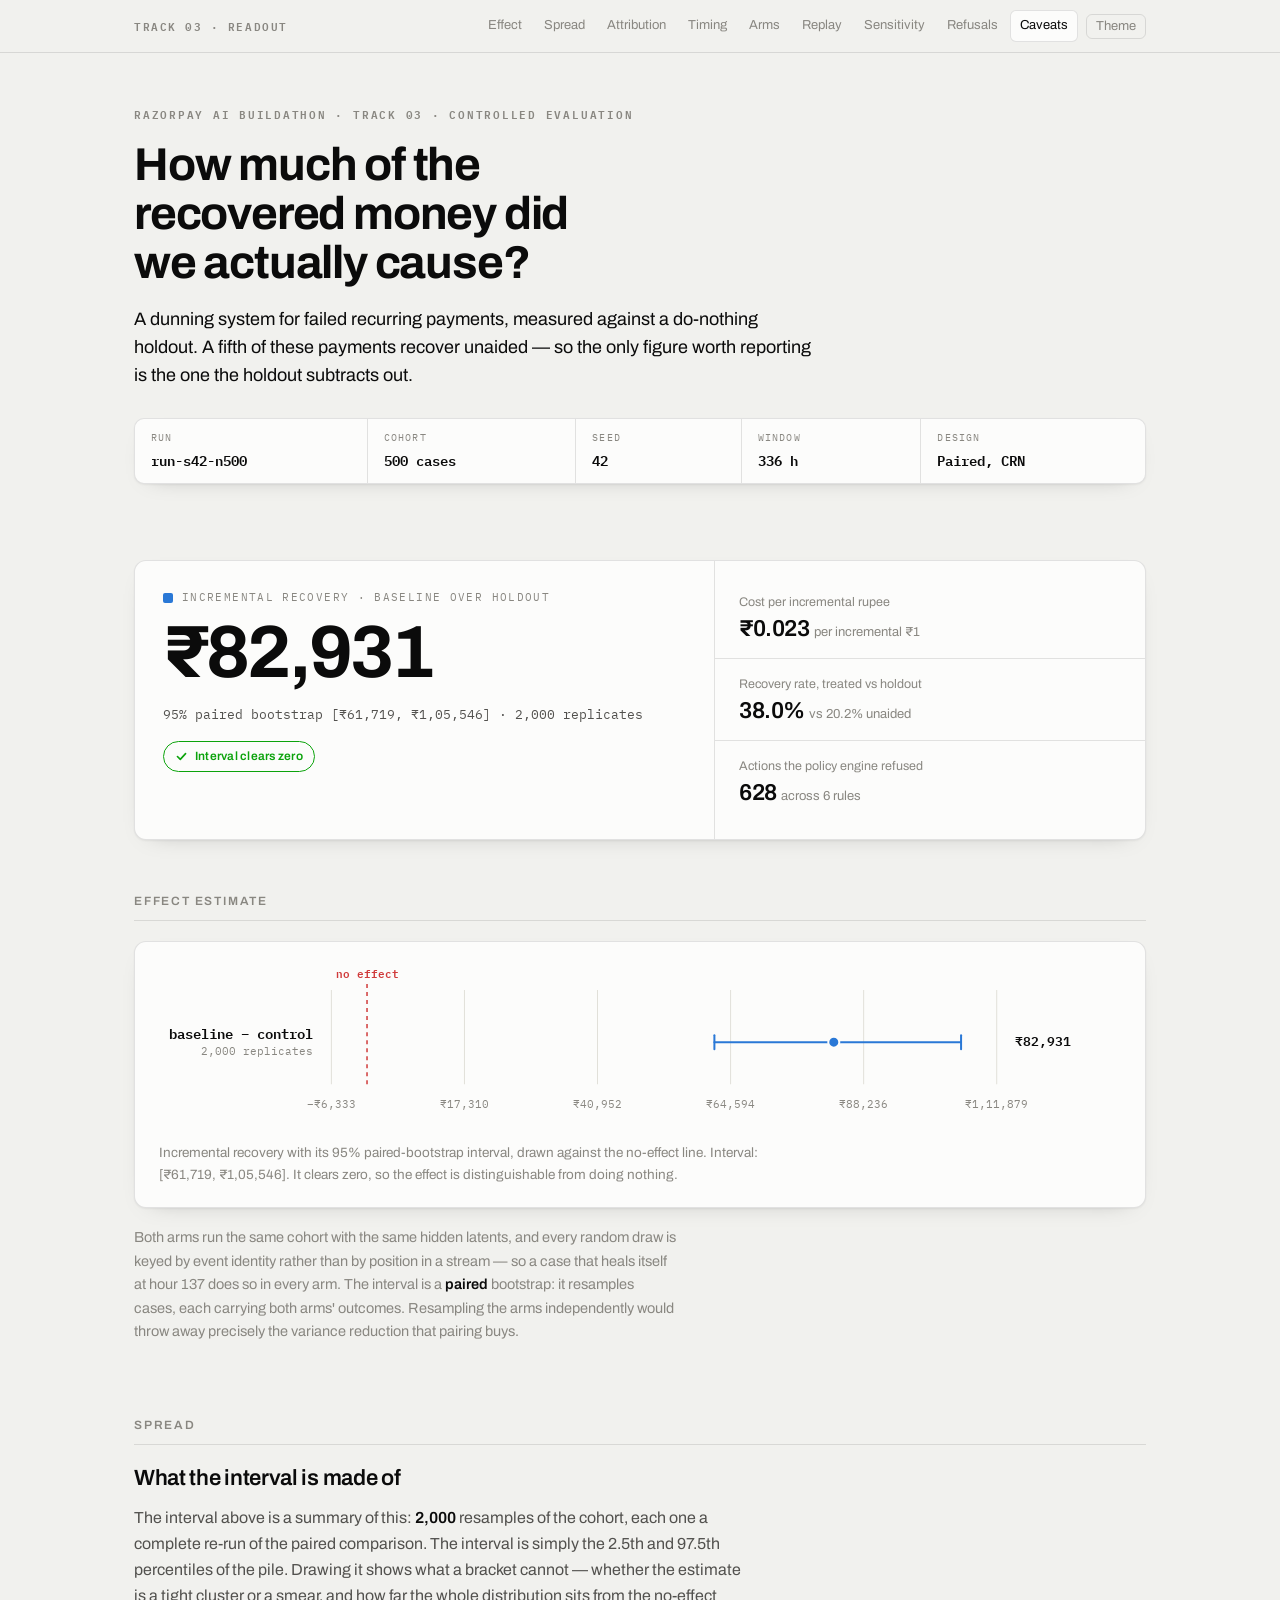
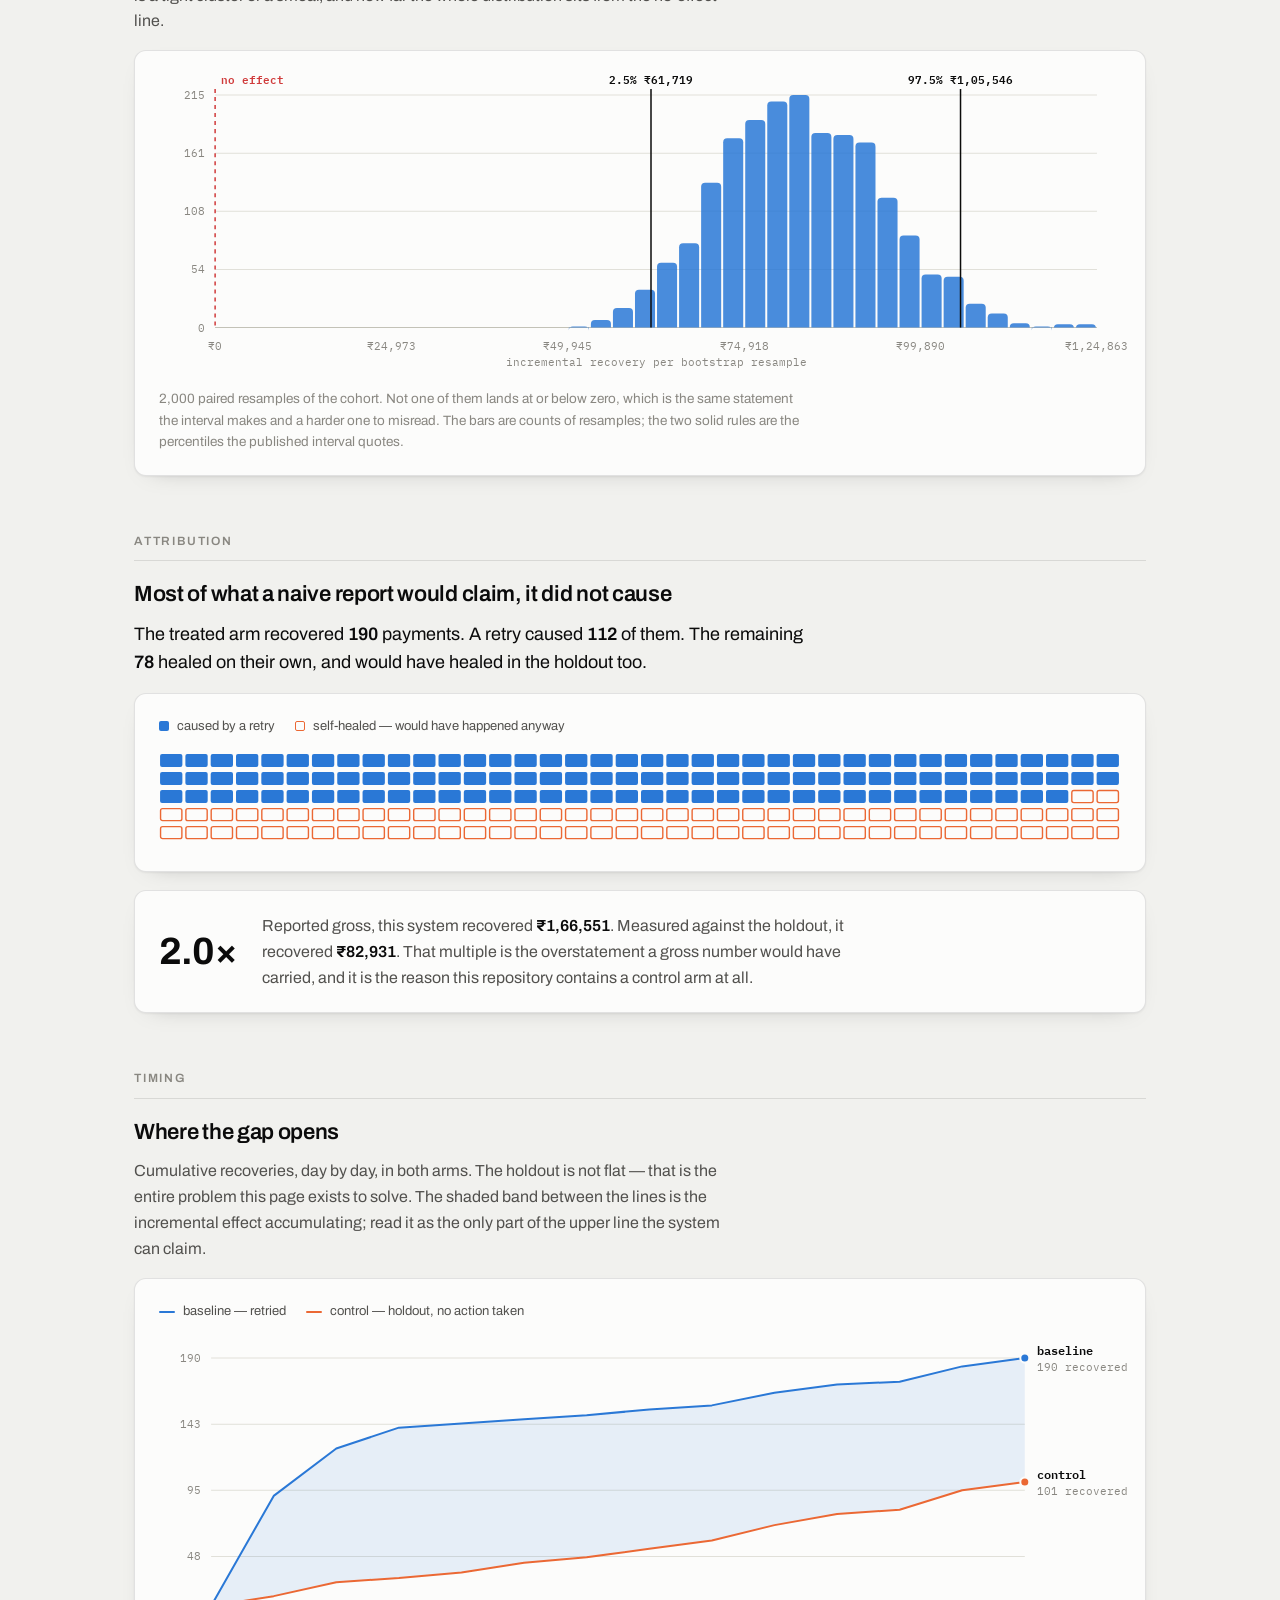
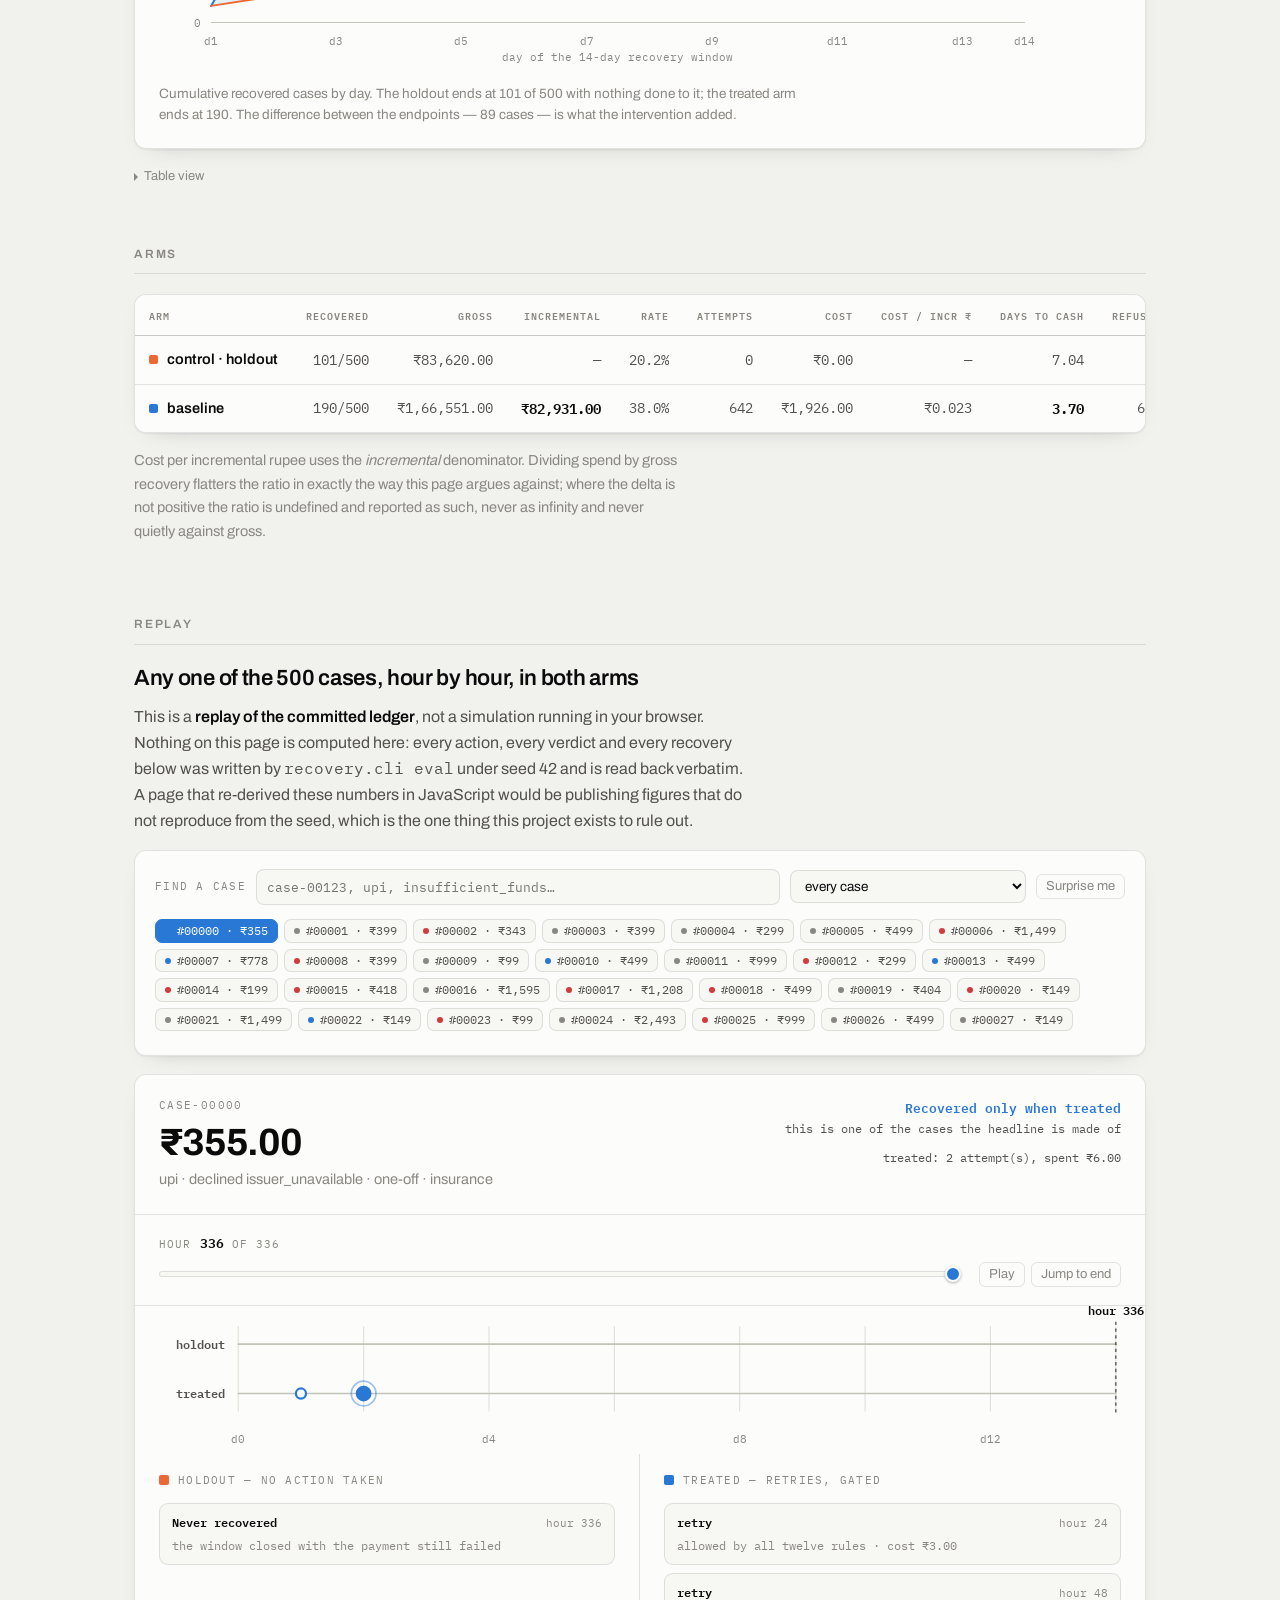
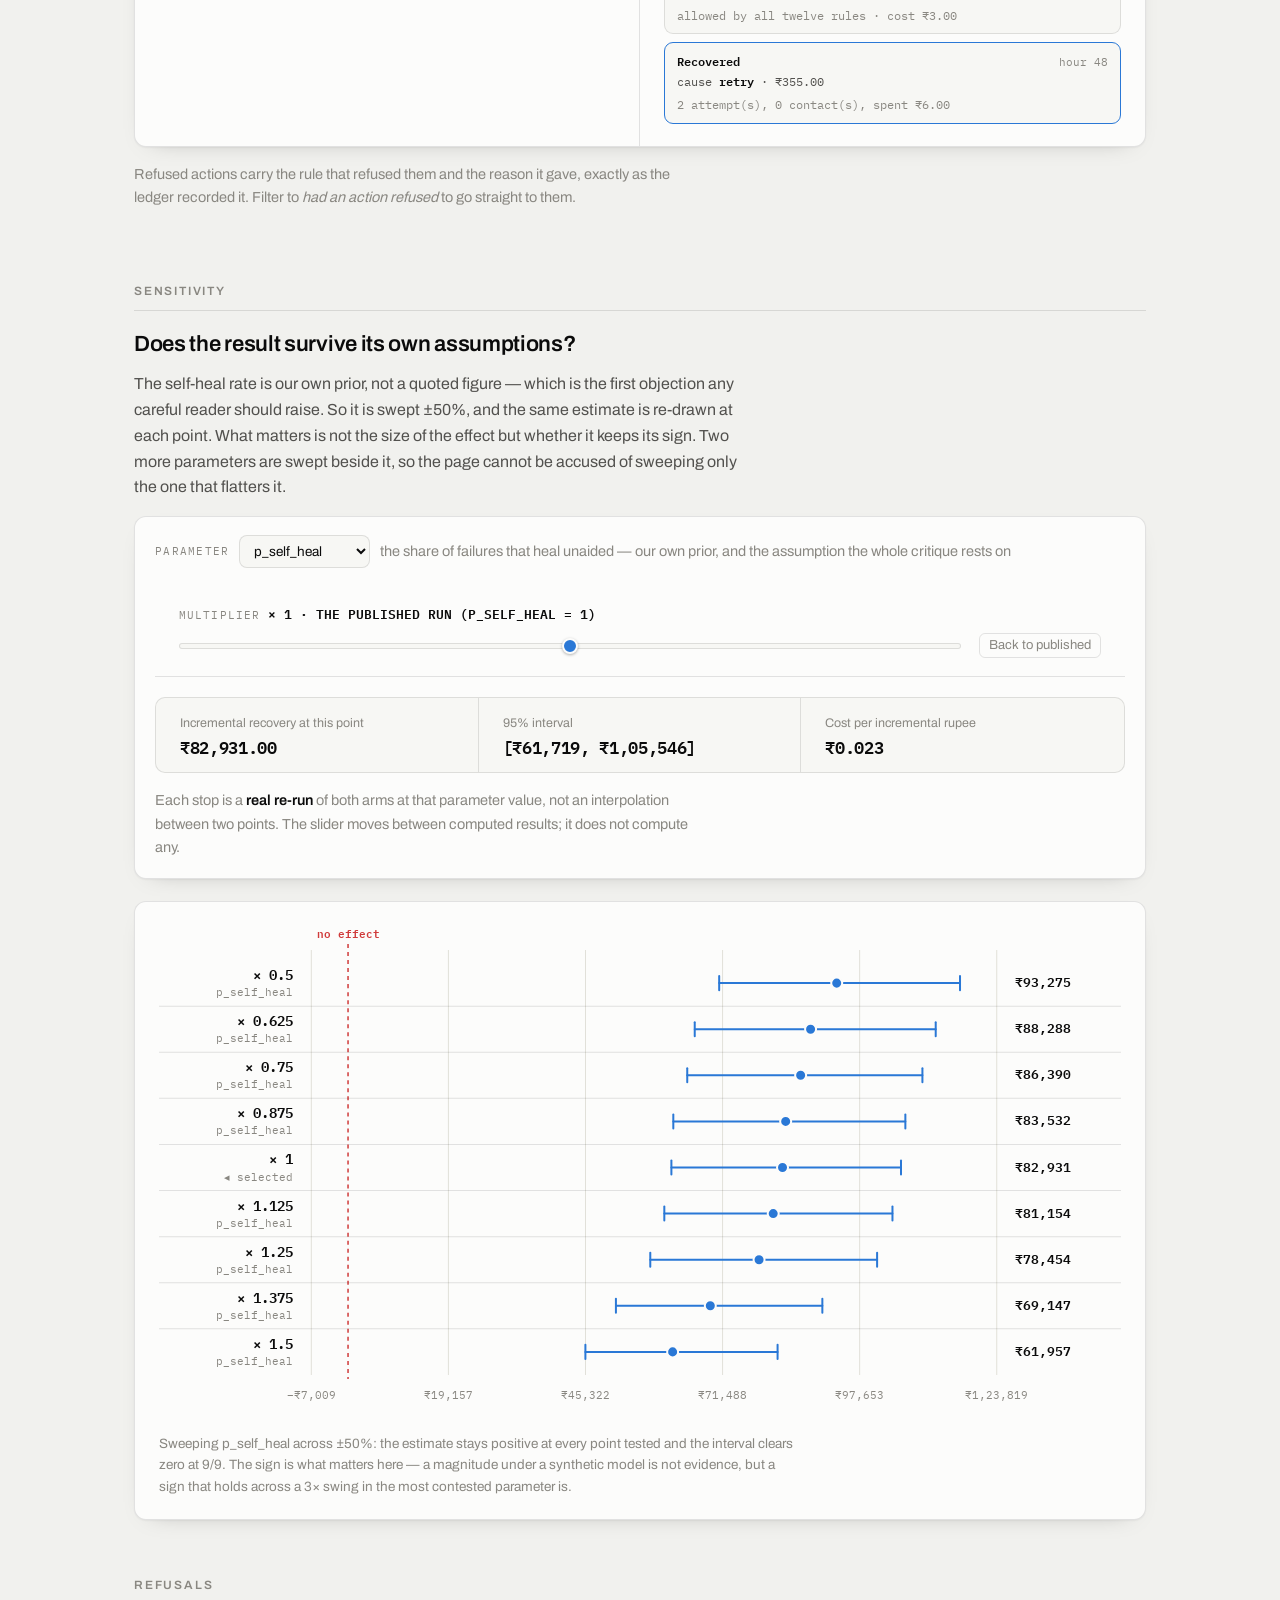
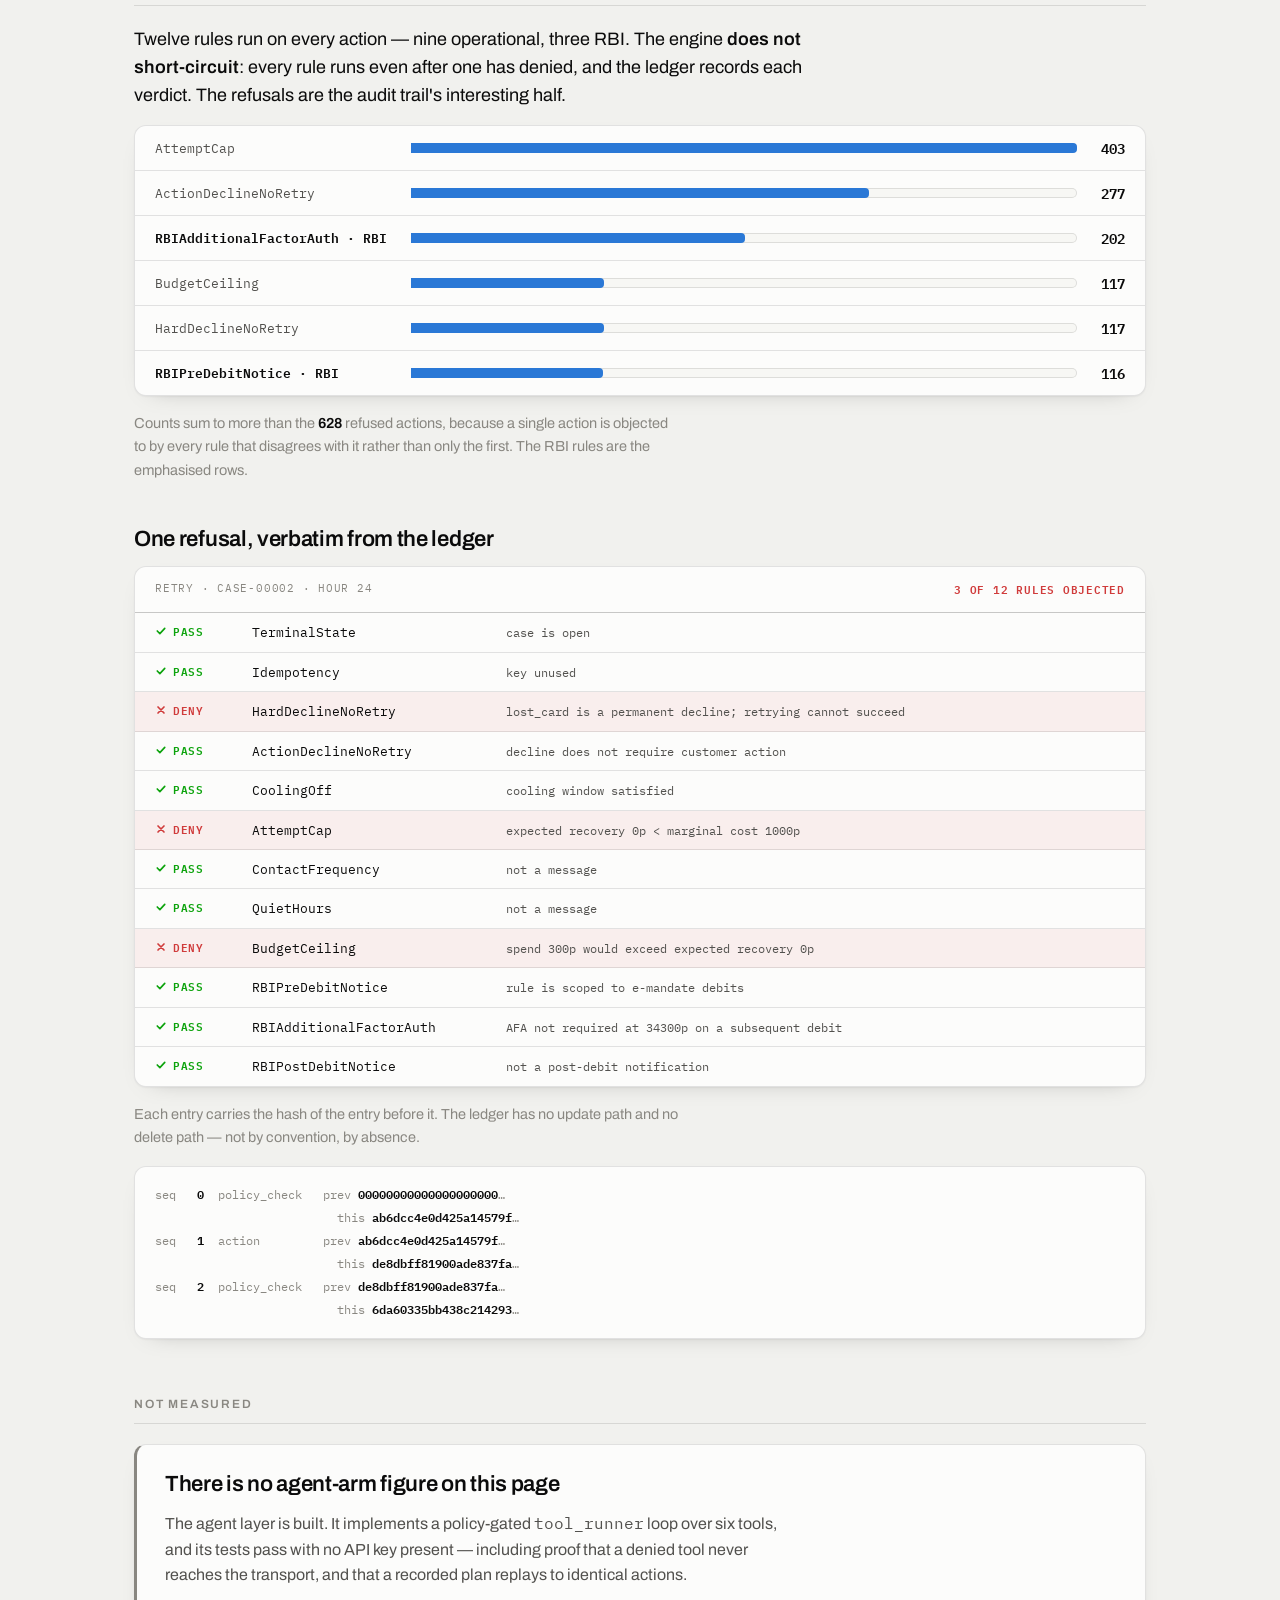
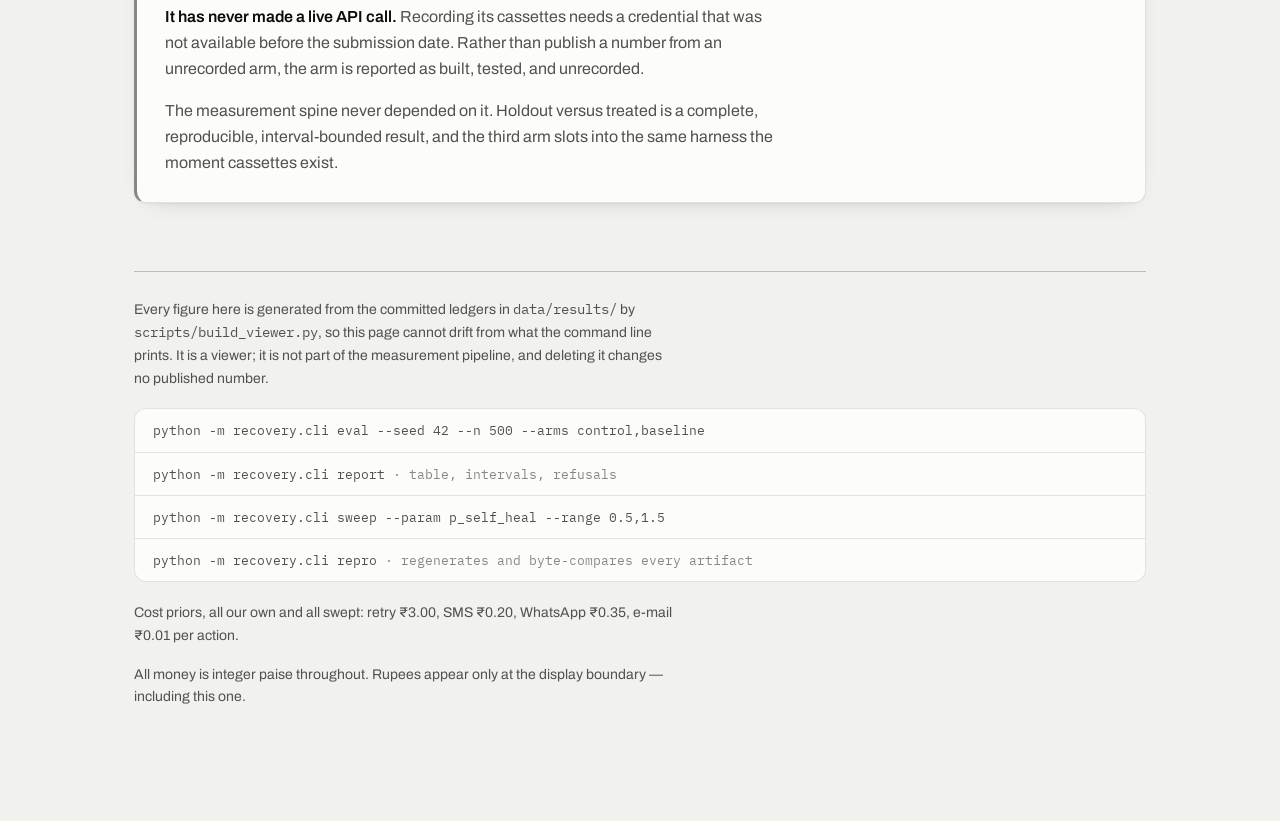
==== docs/index.html @ 6b15efc8 "next phase done" ====
<!doctype html>
<html lang="en">
<head>
<meta charset="utf-8">
<meta name="viewport" content="width=device-width, initial-scale=1">
<title>Incremental Recovery Readout</title>
<style>
/* Webfonts are inlined at build time from scripts/fonts/fonts.css, not fetched.
   They used to come from fonts.googleapis.com, which meant that opening this file the
   way a reviewer actually opens it -- locally, often offline -- silently dropped every
   face to the system UI font and took the whole type system down with it. The page
   claims to need no network; it now actually needs none. */
/* Archivo and IBM Plex Mono, SIL Open Font License 1.1.
   Generated by scripts/fetch_fonts.py -- do not hand-edit.
   Inlined as base64 so docs/index.html renders identically with no network. */

@font-face {
  font-family: 'Archivo';
  font-style: normal;
  font-weight: 400;
  font-stretch: 100%;
  font-display: swap;
  src: url([data-uri]) format('woff2');
  unicode-range: U+0100-02BA, U+02BD-02C5, U+02C7-02CC, U+02CE-02D7, U+02DD-02FF, U+0304, U+0308, U+0329, U+1D00-1DBF, U+1E00-1E9F, U+1EF2-1EFF, U+2020, U+20A0-20AB, U+20AD-20C0, U+2113, U+2C60-2C7F, U+A720-A7FF;
}
@font-face {
  font-family: 'Archivo';
  font-style: normal;
  font-weight: 400;
  font-stretch: 100%;
  font-display: swap;
  src: url([data-uri]) format('woff2');
  unicode-range: U+0000-00FF, U+0131, U+0152-0153, U+02BB-02BC, U+02C6, U+02DA, U+02DC, U+0304, U+0308, U+0329, U+2000-206F, U+20AC, U+2122, U+2191, U+2193, U+2212, U+2215, U+FEFF, U+FFFD;
}
@font-face {
  font-family: 'Archivo';
  font-style: normal;
  font-weight: 600;
  font-stretch: 100%;
  font-display: swap;
  src: url([data-uri]) format('woff2');
  unicode-range: U+0100-02BA, U+02BD-02C5, U+02C7-02CC, U+02CE-02D7, U+02DD-02FF, U+0304, U+0308, U+0329, U+1D00-1DBF, U+1E00-1E9F, U+1EF2-1EFF, U+2020, U+20A0-20AB, U+20AD-20C0, U+2113, U+2C60-2C7F, U+A720-A7FF;
}
@font-face {
  font-family: 'Archivo';
  font-style: normal;
  font-weight: 600;
  font-stretch: 100%;
  font-display: swap;
  src: url([data-uri]) format('woff2');
  unicode-range: U+0000-00FF, U+0131, U+0152-0153, U+02BB-02BC, U+02C6, U+02DA, U+02DC, U+0304, U+0308, U+0329, U+2000-206F, U+20AC, U+2122, U+2191, U+2193, U+2212, U+2215, U+FEFF, U+FFFD;
}
@font-face {
  font-family: 'Archivo';
  font-style: normal;
  font-weight: 700;
  font-stretch: 100%;
  font-display: swap;
  src: url([data-uri]) format('woff2');
  unicode-range: U+0100-02BA, U+02BD-02C5, U+02C7-02CC, U+02CE-02D7, U+02DD-02FF, U+0304, U+0308, U+0329, U+1D00-1DBF, U+1E00-1E9F, U+1EF2-1EFF, U+2020, U+20A0-20AB, U+20AD-20C0, U+2113, U+2C60-2C7F, U+A720-A7FF;
}
@font-face {
  font-family: 'Archivo';
  font-style: normal;
  font-weight: 700;
  font-stretch: 100%;
  font-display: swap;
  src: url([data-uri]) format('woff2');
  unicode-range: U+0000-00FF, U+0131, U+0152-0153, U+02BB-02BC, U+02C6, U+02DA, U+02DC, U+0304, U+0308, U+0329, U+2000-206F, U+20AC, U+2122, U+2191, U+2193, U+2212, U+2215, U+FEFF, U+FFFD;
}
@font-face {
  font-family: 'IBM Plex Mono';
  font-style: normal;
  font-weight: 400;
  font-display: swap;
  src: url([data-uri]) format('woff2');
  unicode-range: U+0100-02BA, U+02BD-02C5, U+02C7-02CC, U+02CE-02D7, U+02DD-02FF, U+0304, U+0308, U+0329, U+1D00-1DBF, U+1E00-1E9F, U+1EF2-1EFF, U+2020, U+20A0-20AB, U+20AD-20C0, U+2113, U+2C60-2C7F, U+A720-A7FF;
}
@font-face {
  font-family: 'IBM Plex Mono';
  font-style: normal;
  font-weight: 400;
  font-display: swap;
  src: url([data-uri]) format('woff2');
  unicode-range: U+0000-00FF, U+0131, U+0152-0153, U+02BB-02BC, U+02C6, U+02DA, U+02DC, U+0304, U+0308, U+0329, U+2000-206F, U+20AC, U+2122, U+2191, U+2193, U+2212, U+2215, U+FEFF, U+FFFD;
}
@font-face {
  font-family: 'IBM Plex Mono';
  font-style: normal;
  font-weight: 600;
  font-display: swap;
  src: url([data-uri]) format('woff2');
  unicode-range: U+0100-02BA, U+02BD-02C5, U+02C7-02CC, U+02CE-02D7, U+02DD-02FF, U+0304, U+0308, U+0329, U+1D00-1DBF, U+1E00-1E9F, U+1EF2-1EFF, U+2020, U+20A0-20AB, U+20AD-20C0, U+2113, U+2C60-2C7F, U+A720-A7FF;
}
@font-face {
  font-family: 'IBM Plex Mono';
  font-style: normal;
  font-weight: 600;
  font-display: swap;
  src: url([data-uri]) format('woff2');
  unicode-range: U+0000-00FF, U+0131, U+0152-0153, U+02BB-02BC, U+02C6, U+02DA, U+02DC, U+0304, U+0308, U+0329, U+2000-206F, U+20AC, U+2122, U+2191, U+2193, U+2212, U+2215, U+FEFF, U+FFFD;
}

/* ---------------------------------------------------------------------------
   Palette. Slot 1 (blue) is the arm that acted; slot 2 (orange) is the holdout.
   One entity, one hue, everywhere on the page -- the same orange marks the
   control line, the self-healed units and the holdout row in the table.
   Both modes validated as a categorical pair against the surfaces below:
   adjacent CVD dE 24.7 light / 26.8 dark, contrast >= 3:1 in both.
   Status colours are reserved and never used for a series.
--------------------------------------------------------------------------- */
:root{
  --plane:#f1f1ee; --surface:#fcfcfb; --surface-2:#f7f7f4;
  --ink:#0b0b0b; --ink-2:#52514e; --muted:#898781;
  --grid:#e1e0d9; --axis:#c3c2b7; --hair:rgba(11,11,11,.11); --hair-2:rgba(11,11,11,.22);
  --series-1:#2a78d6; --series-1-wash:rgba(42,120,214,.10);
  --series-2:#eb6834; --series-2-wash:rgba(235,104,52,.10);
  --good:#0ca30c; --critical:#d03b3b; --critical-wash:rgba(208,59,59,.07);
  --sans:"Archivo",system-ui,-apple-system,"Segoe UI",sans-serif;
  --mono:"IBM Plex Mono",ui-monospace,SFMono-Regular,Menlo,Consolas,monospace;
  --shadow:0 1px 2px rgba(11,11,11,.05), 0 8px 24px -18px rgba(11,11,11,.35);
}
@media (prefers-color-scheme:dark){
  :root:not([data-theme="light"]){
    --plane:#0d0d0d; --surface:#1a1a19; --surface-2:#201f1e;
    --ink:#ffffff; --ink-2:#c3c2b7; --muted:#898781;
    --grid:#2c2c2a; --axis:#383835; --hair:rgba(255,255,255,.11); --hair-2:rgba(255,255,255,.22);
    --series-1:#3987e5; --series-1-wash:rgba(57,135,229,.13);
    --series-2:#d95926; --series-2-wash:rgba(217,89,38,.13);
    --critical-wash:rgba(208,59,59,.15);
    --shadow:0 1px 2px rgba(0,0,0,.5), 0 8px 24px -18px rgba(0,0,0,.9);
  }
}
:root[data-theme="dark"]{
  --plane:#0d0d0d; --surface:#1a1a19; --surface-2:#201f1e;
  --ink:#ffffff; --ink-2:#c3c2b7; --muted:#898781;
  --grid:#2c2c2a; --axis:#383835; --hair:rgba(255,255,255,.11); --hair-2:rgba(255,255,255,.22);
  --series-1:#3987e5; --series-1-wash:rgba(57,135,229,.13);
  --series-2:#d95926; --series-2-wash:rgba(217,89,38,.13);
  --critical-wash:rgba(208,59,59,.15);
  --shadow:0 1px 2px rgba(0,0,0,.5), 0 8px 24px -18px rgba(0,0,0,.9);
}

*{box-sizing:border-box}
html{scroll-behavior:smooth;scroll-padding-top:76px}
body{margin:0;background:var(--plane);color:var(--ink);
  font-family:var(--sans);font-size:16px;line-height:1.62;-webkit-font-smoothing:antialiased}
.wrap{max-width:1060px;margin:0 auto;padding:0 24px 96px}
p{max-width:68ch;margin:0 0 16px;color:var(--ink-2)}
.lede{font-size:18px;line-height:1.55;color:var(--ink)}
.note{color:var(--muted);font-size:14.5px}
b,strong{font-weight:600;color:var(--ink)}
.d{font-family:var(--mono)}
h1,h2,h3{text-wrap:balance;color:var(--ink)}
a{color:inherit}

/* nav --------------------------------------------------------------------- */
nav{position:sticky;top:0;z-index:30;background:var(--plane);
  background:color-mix(in srgb,var(--plane) 88%,transparent);
  backdrop-filter:blur(10px);border-bottom:1px solid var(--hair)}
.navin{max-width:1060px;margin:0 auto;padding:0 24px;display:flex;align-items:center;
  gap:8px;height:52px}
.navmark{font-family:var(--mono);font-size:11px;font-weight:600;letter-spacing:.14em;
  text-transform:uppercase;color:var(--muted);margin-right:auto;white-space:nowrap}
.navlinks{display:flex;gap:2px;overflow-x:auto;scrollbar-width:none}
.navlinks::-webkit-scrollbar{display:none}
.navlinks a{font-size:13px;color:var(--muted);text-decoration:none;padding:5px 10px;
  border-radius:6px;white-space:nowrap}
.navlinks a:hover{color:var(--ink);background:var(--surface-2)}
.navlinks a.on{color:var(--ink);background:var(--surface);box-shadow:inset 0 0 0 1px var(--hair)}
.tog{flex:0 0 auto;font:inherit;font-size:13px;color:var(--muted);cursor:pointer;
  background:none;border:1px solid var(--hair);border-radius:6px;padding:5px 9px;line-height:1}
.tog:hover{color:var(--ink);border-color:var(--hair-2)}

/* masthead ---------------------------------------------------------------- */
header{padding:52px 0 26px}
.kicker{font-family:var(--mono);font-size:11px;font-weight:600;letter-spacing:.16em;
  text-transform:uppercase;color:var(--muted);margin:0 0 18px;max-width:none}
h1{font-size:clamp(31px,4.4vw,46px);line-height:1.07;letter-spacing:-.026em;
  font-weight:700;margin:0 0 18px;max-width:20ch}
.meta{display:flex;flex-wrap:wrap;gap:0;margin-top:28px;border:1px solid var(--hair);
  border-radius:10px;background:var(--surface);overflow:hidden;box-shadow:var(--shadow)}
.meta div{flex:1 1 auto;min-width:112px;padding:11px 16px;border-right:1px solid var(--hair)}
.meta div:last-child{border-right:0}
.meta dt{font-family:var(--mono);font-size:10px;letter-spacing:.12em;text-transform:uppercase;
  color:var(--muted);margin:0 0 3px}
.meta dd{font-family:var(--mono);font-size:14px;font-weight:600;margin:0;
  font-variant-numeric:tabular-nums}

/* sections ---------------------------------------------------------------- */
section{padding-top:56px}
h2{font-size:12px;font-weight:600;letter-spacing:.15em;text-transform:uppercase;
  color:var(--muted);margin:0 0 20px;padding-bottom:9px;border-bottom:1px solid var(--hair)}
h3{font-size:22px;letter-spacing:-.014em;margin:0 0 12px;font-weight:600;line-height:1.25}
.card{border:1px solid var(--hair);border-radius:12px;background:var(--surface);
  box-shadow:var(--shadow)}
.pad{padding:22px 24px}

/* hero -------------------------------------------------------------------- */
.hero{display:grid;grid-template-columns:minmax(0,1.35fr) minmax(0,1fr);gap:0;
  overflow:hidden}
.hero-main{padding:28px 28px 26px;border-right:1px solid var(--hair)}
.hero-label{font-family:var(--mono);font-size:10.5px;letter-spacing:.13em;
  text-transform:uppercase;color:var(--muted);margin:0 0 10px;display:flex;
  align-items:center;gap:9px}
.swatch{width:10px;height:10px;border-radius:2px;display:inline-block;flex:0 0 auto}
.s1{background:var(--series-1)} .s2{background:var(--series-2)}
/* Proportional figures on the hero: tabular-nums makes a big number look loose. */
.hero-value{font-size:clamp(48px,7.4vw,74px);line-height:1;letter-spacing:-.038em;
  font-weight:700;margin:0;color:var(--ink)}
.hero-sub{margin:14px 0 0;font-family:var(--mono);font-size:13px;color:var(--ink-2);
  font-variant-numeric:tabular-nums}
.chip{display:inline-flex;align-items:center;gap:7px;margin-top:16px;font-size:12px;
  font-weight:600;letter-spacing:.02em;padding:5px 11px;border-radius:999px;
  border:1px solid currentColor;color:var(--good)}
.chip.no{color:var(--critical)}
.chip svg{width:13px;height:13px;flex:0 0 auto}
.tiles{display:grid;grid-template-rows:repeat(3,1fr)}
.tile{padding:15px 24px;border-bottom:1px solid var(--hair)}
.tile:last-child{border-bottom:0}
.tile dt{font-size:12.5px;color:var(--muted);margin:0 0 3px}
.tile dd{margin:0;font-size:23px;font-weight:600;letter-spacing:-.02em;line-height:1.2}
.tile .unit{font-size:13px;font-weight:400;color:var(--muted);letter-spacing:0}

/* charts ------------------------------------------------------------------ */
figure{margin:0}
svg{display:block;width:100%;height:auto;overflow:visible}
figcaption{font-size:13.5px;color:var(--muted);line-height:1.6;margin-top:14px;max-width:80ch}
.legend{display:flex;flex-wrap:wrap;gap:20px;margin:0 0 16px;font-size:13px;color:var(--ink-2)}
.legend span{display:inline-flex;align-items:center;gap:8px}
.key-line{width:16px;height:2px;border-radius:1px;display:inline-block}
.key-out{width:10px;height:10px;border-radius:2px;display:inline-block;
  border:1.5px solid var(--series-2)}

/* tables ------------------------------------------------------------------ */
.scroll{overflow-x:auto;border:1px solid var(--hair);border-radius:12px;background:var(--surface);
  box-shadow:var(--shadow)}
table{width:100%;border-collapse:collapse;font-size:14px}
th,td{text-align:right;padding:12px 14px;white-space:nowrap}
th:first-child,td:first-child{text-align:left}
thead th{font-family:var(--mono);font-size:10px;letter-spacing:.1em;text-transform:uppercase;
  color:var(--muted);font-weight:600;border-bottom:1px solid var(--hair-2)}
tbody td{font-family:var(--mono);font-variant-numeric:tabular-nums;
  border-bottom:1px solid var(--hair);color:var(--ink-2)}
tbody tr:last-child td{border-bottom:0}
tbody tr:hover td{background:var(--surface-2)}
tbody td:first-child{font-family:var(--sans);font-weight:600;font-size:14.5px;color:var(--ink)}
.arm-dot{display:inline-block;width:9px;height:9px;border-radius:2px;margin-right:9px;
  vertical-align:0}
td.lead{color:var(--ink);font-weight:600}
details.tableview{margin-top:14px}
details.tableview summary{font-size:13px;color:var(--muted);cursor:pointer;
  list-style:none;display:inline-flex;align-items:center;gap:6px}
details.tableview summary::-webkit-details-marker{display:none}
details.tableview summary::before{content:"";width:0;height:0;
  border:4px solid transparent;border-left-color:currentColor;border-right-width:0;
  transition:transform .15s}
details[open].tableview summary::before{transform:rotate(90deg) translateX(1px)}
details.tableview summary:hover{color:var(--ink)}
details.tableview .scroll{margin-top:12px}

/* refusals ---------------------------------------------------------------- */
.rules{overflow:hidden}
.rule-row{display:grid;grid-template-columns:minmax(150px,15rem) 1fr auto;gap:16px;
  align-items:center;padding:11px 20px;border-bottom:1px solid var(--hair)}
.rule-row:last-child{border-bottom:0}
.rule-row:hover{background:var(--surface-2)}
.rule-row .nm{font-family:var(--mono);font-size:12.5px;color:var(--ink-2)}
.rule-row.rbi-row .nm{color:var(--ink);font-weight:600}
.track{height:10px;border-radius:5px;background:var(--surface-2);
  box-shadow:inset 0 0 0 1px var(--hair);position:relative}
.track i{position:absolute;inset:0 auto 0 0;display:block;background:var(--series-1);
  border-radius:0 4px 4px 0;min-width:5px}
.rule-row .ct{font-family:var(--mono);font-size:13.5px;font-weight:600;min-width:4ch;
  text-align:right;color:var(--ink);font-variant-numeric:tabular-nums}

.register{overflow:hidden;font-family:var(--mono);font-size:12.5px}
.register .hd{display:flex;justify-content:space-between;gap:16px;padding:13px 20px;
  border-bottom:1px solid var(--hair-2);font-size:11px;color:var(--muted);
  letter-spacing:.07em;text-transform:uppercase}
.register .hd b{color:var(--critical)}
.vrow{display:grid;grid-template-columns:5.2rem minmax(0,15rem) 1fr;gap:14px;padding:9px 20px;
  border-bottom:1px solid var(--hair);align-items:baseline;color:var(--ink-2)}
.vrow:last-child{border-bottom:0}
.mk{display:inline-flex;align-items:center;gap:6px;font-weight:600;font-size:11px;
  letter-spacing:.06em;text-transform:uppercase}
.mk svg{width:12px;height:12px;flex:0 0 auto}
.vrow.deny{background:var(--critical-wash)}
.vrow.deny .mk{color:var(--critical)} .vrow.allow .mk{color:var(--good)}
.vrow .rid{color:var(--ink)}
.vrow .why{font-size:12px}
pre{font-family:var(--mono);font-size:12px;line-height:1.85;overflow-x:auto;margin:0;
  padding:16px 20px;border:1px solid var(--hair);border-radius:12px;background:var(--surface);
  color:var(--muted);box-shadow:var(--shadow)}
pre b{color:var(--ink);font-weight:600}

/* caveat, footer ---------------------------------------------------------- */
.caveat{padding:26px 28px;border-left:3px solid var(--muted)}
.caveat h3{margin-top:0}
footer{margin-top:68px;padding-top:26px;border-top:1px solid var(--hair-2);color:var(--muted);
  font-size:14px}
.cmds{list-style:none;padding:0;margin:18px 0 0;border:1px solid var(--hair);border-radius:12px;
  background:var(--surface);overflow:hidden}
.cmds li{font-family:var(--mono);font-size:12.5px;padding:11px 18px;
  border-bottom:1px solid var(--hair);color:var(--ink-2)}
.cmds li:last-child{border-bottom:0}
.cmds span{color:var(--muted)}

/* pickers, scrubbers, replay ---------------------------------------------- */
.picker{padding:18px 20px}
.pickrow{display:flex;flex-wrap:wrap;align-items:center;gap:10px}
.pickrow label{font-family:var(--mono);font-size:10.5px;letter-spacing:.12em;
  text-transform:uppercase;color:var(--muted);flex:0 0 auto}
.pickrow input[type=search],.pickrow select{font:inherit;font-size:13.5px;color:var(--ink);
  background:var(--surface-2);border:1px solid var(--hair);border-radius:8px;
  padding:7px 10px;min-width:0}
.pickrow input[type=search]{flex:1 1 240px;font-family:var(--mono);font-size:12.5px}
.pickrow select{flex:0 1 auto;cursor:pointer}
.pickrow input:focus-visible,.pickrow select:focus-visible,.tog:focus-visible,
input[type=range]:focus-visible{outline:2px solid var(--series-1);outline-offset:2px}
.hits{display:flex;flex-wrap:wrap;gap:6px;margin-top:14px;max-height:118px;overflow-y:auto}
.hits:empty{display:none}
.hit-chip{font-family:var(--mono);font-size:11.5px;padding:5px 9px;border-radius:7px;
  border:1px solid var(--hair);background:var(--surface-2);color:var(--ink-2);
  cursor:pointer;white-space:nowrap;line-height:1}
.hit-chip:hover{color:var(--ink);border-color:var(--hair-2)}
.hit-chip.on{background:var(--series-1);border-color:var(--series-1);color:#fff}
.hit-chip i{display:inline-block;width:6px;height:6px;border-radius:50%;margin-right:6px;
  vertical-align:1px;background:var(--muted)}
.hit-chip.won i{background:var(--series-1)} .hit-chip.deny i{background:var(--critical)}
.hits-none{font-size:13px;color:var(--muted);margin-top:14px}

.casecard{margin-top:18px;overflow:hidden}
.casehd{display:flex;flex-wrap:wrap;gap:20px;justify-content:space-between;
  align-items:flex-start;padding:22px 24px;border-bottom:1px solid var(--hair)}
.caseamt{font-size:clamp(28px,4.2vw,38px);line-height:1;letter-spacing:-.03em;
  font-weight:700;margin:0;color:var(--ink)}
.caseverdict{font-family:var(--mono);font-size:12px;text-align:right;color:var(--ink-2);
  line-height:1.7}
.caseverdict b{display:block;font-size:13px}
.caseverdict .win{color:var(--series-1)} .caseverdict .same{color:var(--muted)}

.scrub{padding:18px 24px;border-bottom:1px solid var(--hair);display:grid;
  grid-template-columns:1fr auto;gap:8px 18px;align-items:center}
.scrub label{font-family:var(--mono);font-size:11px;letter-spacing:.1em;
  text-transform:uppercase;color:var(--muted);grid-column:1/-1}
.scrub label b{color:var(--ink);font-size:13px;letter-spacing:0}
.scrubbtns{display:flex;gap:6px}
input[type=range]{-webkit-appearance:none;appearance:none;width:100%;height:20px;
  background:none;cursor:pointer;margin:0}
input[type=range]::-webkit-slider-runnable-track{height:6px;border-radius:3px;
  background:var(--surface-2);box-shadow:inset 0 0 0 1px var(--hair)}
input[type=range]::-moz-range-track{height:6px;border-radius:3px;
  background:var(--surface-2);box-shadow:inset 0 0 0 1px var(--hair)}
input[type=range]::-webkit-slider-thumb{-webkit-appearance:none;appearance:none;
  width:16px;height:16px;border-radius:50%;background:var(--series-1);margin-top:-5px;
  border:2px solid var(--surface);box-shadow:0 1px 3px rgba(0,0,0,.3)}
input[type=range]::-moz-range-thumb{width:16px;height:16px;border-radius:50%;
  background:var(--series-1);border:2px solid var(--surface);box-shadow:0 1px 3px rgba(0,0,0,.3)}

.lanes{display:grid;grid-template-columns:1fr 1fr;gap:0}
.lane{padding:18px 24px 22px;border-right:1px solid var(--hair);min-width:0}
.lane:last-child{border-right:0}
.lanehd{font-family:var(--mono);font-size:10.5px;letter-spacing:.12em;text-transform:uppercase;
  color:var(--muted);margin:0 0 14px;display:flex;align-items:center;gap:9px}
.events{display:flex;flex-direction:column;gap:8px}
.ev{border:1px solid var(--hair);border-radius:9px;padding:9px 12px;background:var(--surface-2);
  font-family:var(--mono);font-size:12px;color:var(--ink-2);line-height:1.55}
.ev .evhd{display:flex;justify-content:space-between;gap:12px;align-items:baseline}
.ev .evh{color:var(--muted);font-size:11px;flex:0 0 auto}
.ev b{color:var(--ink);font-weight:600}
.ev.deny{background:var(--critical-wash);border-color:var(--critical)}
.ev.deny .rule{color:var(--critical);font-weight:600}
.ev.win{border-color:var(--series-1)}
.ev .why{display:block;margin-top:5px;font-size:11.5px;color:var(--muted)}
.ev-none{font-size:12.5px;color:var(--muted);font-style:italic}
.sweeptiles{grid-template-rows:none;grid-template-columns:repeat(3,1fr);margin:20px 0 0;
  border:1px solid var(--hair);border-radius:10px;overflow:hidden;background:var(--surface-2)}
.sweeptiles .tile{border-bottom:0;border-right:1px solid var(--hair)}
.sweeptiles .tile:last-child{border-right:0}
.sweeptiles .tile dd{font-family:var(--mono);font-size:17px;font-variant-numeric:tabular-nums}

@media (max-width:760px){
  .lanes{grid-template-columns:1fr}
  .lane{border-right:0;border-bottom:1px solid var(--hair)}
  .sweeptiles{grid-template-columns:1fr}
  .sweeptiles .tile{border-right:0;border-bottom:1px solid var(--hair)}
}

/* tooltip ----------------------------------------------------------------- */
#tip{position:fixed;z-index:60;pointer-events:none;opacity:0;transition:opacity .1s;
  background:var(--surface);border:1px solid var(--hair-2);border-radius:8px;
  box-shadow:var(--shadow);padding:8px 11px;font-family:var(--mono);font-size:12px;
  color:var(--ink);max-width:280px;line-height:1.5}
#tip b{display:block;font-family:var(--sans);font-size:12.5px;margin-bottom:3px}
.hit{cursor:crosshair}

@media (max-width:820px){
  .hero{grid-template-columns:1fr}
  .hero-main{border-right:0;border-bottom:1px solid var(--hair)}
  .tiles{grid-template-columns:1fr}
}
@media (max-width:760px){
  .wrap{padding:0 16px 64px}
  .navin{padding:0 16px}
  .rule-row{grid-template-columns:minmax(112px,10rem) 1fr auto;gap:11px}
  .vrow{grid-template-columns:1fr;gap:2px}
}
@media print{
  nav,.tog,#tip{display:none}
  body{background:#fff}
  .card,.scroll,pre,.cmds{box-shadow:none}
  section{page-break-inside:avoid}
}
</style>
</head>
<body>

<nav>
  <div class="navin">
    <span class="navmark">Track 03 · Readout</span>
    <div class="navlinks">
      <a href="#effect">Effect</a>
      <a href="#spread">Spread</a>
      <a href="#attribution">Attribution</a>
      <a href="#timing">Timing</a>
      <a href="#arms">Arms</a>
      <a href="#replay">Replay</a>
      <a href="#sensitivity">Sensitivity</a>
      <a href="#refusals">Refusals</a>
      <a href="#caveats">Caveats</a>
    </div>
    <button class="tog" id="tog" type="button" aria-label="Switch colour theme">Theme</button>
  </div>
</nav>

<div class="wrap">

<header>
  <p class="kicker">Razorpay AI Buildathon · Track 03 · Controlled evaluation</p>
  <h1>How much of the recovered money did we actually cause?</h1>
  <p class="lede">A dunning system for failed recurring payments, measured against a
  do-nothing holdout. A fifth of these payments recover unaided — so the only figure
  worth reporting is the one the holdout subtracts out.</p>
  <dl class="meta">
    <div><dt>Run</dt><dd id="m-run"></dd></div>
    <div><dt>Cohort</dt><dd id="m-n"></dd></div>
    <div><dt>Seed</dt><dd id="m-seed"></dd></div>
    <div><dt>Window</dt><dd id="m-window"></dd></div>
    <div><dt>Design</dt><dd>Paired, CRN</dd></div>
  </dl>
</header>

<section id="effect" style="padding-top:34px">
  <div class="card hero">
    <div class="hero-main">
      <p class="hero-label"><i class="swatch s1"></i><span id="h-label"></span></p>
      <p class="hero-value" id="h-value"></p>
      <p class="hero-sub" id="h-sub"></p>
      <span class="chip" id="h-chip"></span>
    </div>
    <dl class="tiles">
      <div class="tile"><dt>Cost per incremental rupee</dt><dd id="t-cpi"></dd></div>
      <div class="tile"><dt>Recovery rate, treated vs holdout</dt><dd id="t-rate"></dd></div>
      <div class="tile"><dt>Actions the policy engine refused</dt><dd id="t-blocked"></dd></div>
    </dl>
  </div>

  <h2 style="margin-top:52px">Effect estimate</h2>
  <figure class="card pad">
    <div id="fig-forest"></div>
    <figcaption id="cap-forest"></figcaption>
  </figure>
  <p class="note" style="margin-top:18px">Both arms run the same cohort with the same
  hidden latents, and every random draw is keyed by event identity rather than by
  position in a stream — so a case that heals itself at hour 137 does so in every arm.
  The interval is a <strong>paired</strong> bootstrap: it resamples cases, each carrying
  both arms' outcomes. Resampling the arms independently would throw away precisely the
  variance reduction that pairing buys.</p>
</section>

<section id="spread">
  <h2>Spread</h2>
  <h3>What the interval is made of</h3>
  <p>The interval above is a summary of this: <b id="s-reps"></b> resamples of the
  cohort, each one a complete re-run of the paired comparison. The interval is simply
  the 2.5th and 97.5th percentiles of the pile. Drawing it shows what a bracket cannot —
  whether the estimate is a tight cluster or a smear, and how far the whole distribution
  sits from the no-effect line.</p>
  <figure class="card pad">
    <div id="fig-boot" class="hit"></div>
    <figcaption id="cap-boot"></figcaption>
  </figure>
</section>

<section id="attribution">
  <h2>Attribution</h2>
  <h3>Most of what a naive report would claim, it did not cause</h3>
  <p class="lede">The treated arm recovered <b id="a-total"></b> payments. A retry
  caused <b id="a-caused"></b> of them. The remaining <b id="a-anyway"></b> healed on
  their own, and would have healed in the holdout too.</p>
  <div class="card pad">
    <div class="legend">
      <span><i class="swatch s1"></i>caused by a retry</span>
      <span><i class="key-out"></i>self-healed — would have happened anyway</span>
    </div>
    <div id="fig-units" class="hit"></div>
  </div>
  <div class="card pad" style="display:grid;grid-template-columns:auto 1fr;gap:26px;
    align-items:center;margin-top:18px">
    <p style="margin:0;font-size:38px;font-weight:700;letter-spacing:-.03em;line-height:1;
      color:var(--ink);max-width:none" id="a-ratio"></p>
    <p style="margin:0">Reported gross, this system recovered <b id="a-gross"></b>.
    Measured against the holdout, it recovered <b id="a-incr"></b>. That multiple is the
    overstatement a gross number would have carried, and it is the reason this
    repository contains a control arm at all.</p>
  </div>
</section>

<section id="timing">
  <h2>Timing</h2>
  <h3>Where the gap opens</h3>
  <p>Cumulative recoveries, day by day, in both arms. The holdout is not flat — that is
  the entire problem this page exists to solve. The shaded band between the lines is the
  incremental effect accumulating; read it as the only part of the upper line the
  system can claim.</p>
  <figure class="card pad">
    <div class="legend" id="leg-timing"></div>
    <div id="fig-timing" class="hit"></div>
    <figcaption id="cap-timing"></figcaption>
  </figure>
  <details class="tableview">
    <summary>Table view</summary>
    <div class="scroll"><table id="timing-table"></table></div>
  </details>
</section>

<section id="arms">
  <h2>Arms</h2>
  <div class="scroll"><table id="arms-table">
    <thead><tr>
      <th>arm</th><th>recovered</th><th>gross</th><th>incremental</th><th>rate</th>
      <th>attempts</th><th>cost</th><th>cost / incr ₹</th><th>days to cash</th><th>refused</th>
    </tr></thead><tbody></tbody>
  </table></div>
  <p class="note" style="margin-top:16px">Cost per incremental rupee uses the
  <em>incremental</em> denominator. Dividing spend by gross recovery flatters the ratio
  in exactly the way this page argues against; where the delta is not positive the ratio
  is undefined and reported as such, never as infinity and never quietly against gross.</p>
</section>

<section id="replay">
  <h2>Replay</h2>
  <h3>Any one of the 500 cases, hour by hour, in both arms</h3>
  <p>This is a <strong>replay of the committed ledger</strong>, not a simulation running
  in your browser. Nothing on this page is computed here: every action, every verdict and
  every recovery below was written by <span class="d">recovery.cli eval</span> under seed
  42 and is read back verbatim. A page that re-derived these numbers in JavaScript would
  be publishing figures that do not reproduce from the seed, which is the one thing this
  project exists to rule out.</p>

  <div class="card pad picker">
    <div class="pickrow">
      <label for="case-search">Find a case</label>
      <input id="case-search" type="search" placeholder="case-00123, upi, insufficient_funds…"
             autocomplete="off" spellcheck="false">
      <select id="case-filter" aria-label="Filter cases">
        <option value="all">every case</option>
        <option value="denied">had an action refused</option>
        <option value="lift">recovered only in the treated arm</option>
        <option value="selfheal">self-healed in both arms</option>
        <option value="neither">never recovered</option>
      </select>
      <button class="tog" id="case-rand" type="button">Surprise me</button>
    </div>
    <div id="case-hits" class="hits"></div>
  </div>

  <div class="card casecard" id="case-card">
    <div class="casehd">
      <div>
        <p class="hero-label"><span id="c-id"></span></p>
        <p class="caseamt" id="c-amt"></p>
        <p class="note" id="c-meta" style="margin:6px 0 0"></p>
      </div>
      <div class="caseverdict" id="c-verdict"></div>
    </div>

    <div class="scrub">
      <label for="c-hour">Hour <b id="c-hour-label"></b> of <span id="c-window"></span></label>
      <input id="c-hour" type="range" min="0" max="336" step="1" value="336">
      <div class="scrubbtns">
        <button class="tog" id="c-play" type="button">Play</button>
        <button class="tog" id="c-end" type="button">Jump to end</button>
      </div>
    </div>

    <div id="fig-case" class="hit"></div>

    <div class="lanes">
      <div class="lane"><p class="lanehd"><i class="swatch s2"></i>holdout — no action taken</p>
        <div class="events" id="c-ev-control"></div></div>
      <div class="lane"><p class="lanehd"><i class="swatch s1"></i>treated — retries, gated</p>
        <div class="events" id="c-ev-treat"></div></div>
    </div>
  </div>
  <p class="note" style="margin-top:16px">Refused actions carry the rule that refused
  them and the reason it gave, exactly as the ledger recorded it. Filter to
  <em>had an action refused</em> to go straight to them.</p>
</section>

<section id="sensitivity">
  <h2>Sensitivity</h2>
  <h3>Does the result survive its own assumptions?</h3>
  <p>The self-heal rate is our own prior, not a quoted figure — which is the first
  objection any careful reader should raise. So it is swept ±50%, and the same estimate
  is re-drawn at each point. What matters is not the size of the effect but whether it
  keeps its sign. Two more parameters are swept beside it, so the page cannot be accused
  of sweeping only the one that flatters it.</p>

  <div class="card pad picker">
    <div class="pickrow">
      <label for="sweep-param">Parameter</label>
      <select id="sweep-param" aria-label="Which parameter to sweep"></select>
      <span class="note" id="sweep-desc"></span>
    </div>
    <div class="scrub" style="margin-top:18px">
      <label for="sweep-at">Multiplier <b id="sweep-at-label"></b></label>
      <input id="sweep-at" type="range" min="0" max="8" step="1" value="0">
      <div class="scrubbtns">
        <button class="tog" id="sweep-reset" type="button">Back to published</button>
      </div>
    </div>
    <dl class="tiles sweeptiles">
      <div class="tile"><dt>Incremental recovery at this point</dt><dd id="s-incr"></dd></div>
      <div class="tile"><dt>95% interval</dt><dd id="s-ci"></dd></div>
      <div class="tile"><dt>Cost per incremental rupee</dt><dd id="s-cpi"></dd></div>
    </dl>
    <p class="note" style="margin:16px 0 0">Each stop is a <strong>real re-run</strong> of
    both arms at that parameter value, not an interpolation between two points. The slider
    moves between computed results; it does not compute any.</p>
  </div>

  <figure class="card pad" style="margin-top:22px">
    <div id="fig-sweep"></div>
    <figcaption id="cap-sweep"></figcaption>
  </figure>
</section>

<section id="refusals">
  <h2>Refusals</h2>
  <p class="lede">Twelve rules run on every action — nine operational, three RBI. The
  engine <strong>does not short-circuit</strong>: every rule runs even after one has
  denied, and the ledger records each verdict. The refusals are the audit trail's
  interesting half.</p>
  <div class="card rules" id="rules"></div>
  <p class="note" style="margin-top:16px">Counts sum to more than the
  <b id="r-total"></b> refused actions, because a single action is objected to by every
  rule that disagrees with it rather than only the first. The RBI rules are the
  emphasised rows.</p>

  <h3 style="margin-top:44px">One refusal, verbatim from the ledger</h3>
  <div class="card register" id="register"></div>
  <p class="note" style="margin-top:16px">Each entry carries the hash of the entry
  before it. The ledger has no update path and no delete path — not by convention, by
  absence.</p>
  <pre id="chain"></pre>
</section>

<section id="caveats">
  <h2>Not measured</h2>
  <div class="card caveat">
    <h3>There is no agent-arm figure on this page</h3>
    <p>The agent layer is built. It implements a policy-gated <span class="d">tool_runner</span>
    loop over six tools, and its tests pass with no API key present — including proof
    that a denied tool never reaches the transport, and that a recorded plan replays to
    identical actions.</p>
    <p><strong>It has never made a live API call.</strong> Recording its cassettes needs
    a credential that was not available before the submission date. Rather than publish a
    number from an unrecorded arm, the arm is reported as built, tested, and unrecorded.</p>
    <p style="margin-bottom:0">The measurement spine never depended on it. Holdout versus
    treated is a complete, reproducible, interval-bounded result, and the third arm slots
    into the same harness the moment cassettes exist.</p>
  </div>
</section>

<footer>
  <p>Every figure here is generated from the committed ledgers in
  <span class="d">data/results/</span> by <span class="d">scripts/build_viewer.py</span>,
  so this page cannot drift from what the command line prints. It is a viewer; it is not
  part of the measurement pipeline, and deleting it changes no published number.</p>
  <ul class="cmds">
    <li>python -m recovery.cli eval --seed 42 --n 500 --arms control,baseline</li>
    <li>python -m recovery.cli report <span>· table, intervals, refusals</span></li>
    <li>python -m recovery.cli sweep --param p_self_heal --range 0.5,1.5</li>
    <li>python -m recovery.cli repro <span>· regenerates and byte-compares every artifact</span></li>
  </ul>
  <p style="margin-top:20px" id="foot-costs"></p>
  <p>All money is integer paise throughout. Rupees appear only at the display boundary —
  including this one.</p>
</footer>

</div>
<div id="tip" role="status" aria-live="polite"></div>

<script id="payload" type="application/json">{"arms":[{"arm":"control","attempts":0,"blocked":0,"blocked_by_rule":{},"contacts":0,"contacts_mean":0.0,"contacts_p95":0,"cost_paise":0,"cpi":null,"customers":265,"gross_paise":8362000,"incremental_paise":0,"n":500,"n_recovered":101,"recovery_rate":0.202,"time_to_cash_days":7.037953795379537},{"arm":"baseline","attempts":642,"blocked":628,"blocked_by_rule":{"ActionDeclineNoRetry":277,"AttemptCap":403,"BudgetCeiling":117,"HardDeclineNoRetry":117,"RBIAdditionalFactorAuth":202,"RBIPreDebitNotice":116},"contacts":0,"contacts_mean":0.0,"contacts_p95":0,"cost_paise":192600,"cpi":0.023224126080717705,"customers":265,"gross_paise":16655100,"incremental_paise":8293100,"n":500,"n_recovered":190,"recovery_rate":0.38,"time_to_cash_days":3.6978070175438593}],"bootstrap_replicates":[8162900,7822900,5713600,9020500,7883400,8193500,7116800,8849500,8551800,8809800,10554600,6652900,9343900,8562500,9037300,10463300,8849600,6376200,6518300,8331700,7580800,7555200,9099200,9254600,8735100,7836400,9141600,8451000,8604000,6890300,9499300,7512200,8779800,9265900,8118400,10193400,7493300,8108200,9351100,7272700,6311500,8246300,6512500,9520200,6178500,7689500,10033100,10537500,9393000,9228600,7722100,7646200,9156800,6209000,9339900,8170400,7461000,8099100,6698000,9267100,5977000,7944400,8972800,7360000,8304300,9147600,8177000,9260100,7891800,9121600,8502900,9693400,7850800,9564500,5351200,8646700,9525700,7309400,9357600,7667100,9360700,7198900,9548700,8490400,9433600,9187000,8456500,9540100,8152700,6800800,5832100,7728400,6452100,7828200,9127800,7814400,6686600,9275900,8270300,8374500,7422900,6115600,8406000,7802600,9419100,7765700,6853200,9353900,9059000,8429500,7689300,8376500,10058400,7248500,9734800,11170000,9125200,9865800,7732800,9897300,7855400,6843100,10365600,7785000,8037800,8510500,8910700,8633700,8319600,8874300,9387300,7134800,10796400,8083500,7502400,9055300,7694300,9769800,8403700,5996800,9676800,9523500,8355400,9072800,8792600,8883000,6372000,9961200,6109700,7719300,7702400,7911500,7609000,7275500,8019800,7796500,8203200,7724500,8892200,8116900,6478800,7872100,9051100,8004200,9629400,9107100,6930600,6511000,6083900,9344300,7767700,9182500,7341400,7692900,8508600,8639200,7832100,8380400,8452300,6734000,9678200,8971900,8259100,8231800,7157300,7678200,5772100,8873400,8752100,6860800,7244100,7628100,7677400,7205800,9305200,9554700,7701300,8390400,8468300,8209700,8421000,7492100,7909900,8381900,10624300,8843500,6015900,7660200,9750700,9079400,10544000,8426900,7355900,7986700,7170000,7436600,9067200,8004900,9959800,8940600,7517200,7210800,10192600,7972800,8962600,9568600,8888200,7521300,7359500,8485900,7399400,7358700,7594500,8206600,9598000,8676500,8993900,10306700,7896800,7997400,6570000,8004400,9238600,10194200,8180600,9444800,7940200,7508700,8077800,9731100,9299000,9509500,8630700,7733700,8186500,8450500,7453600,5890300,7860700,8149900,9762000,7763100,10676000,7280700,8121100,8544800,10011300,7846700,10321100,6759700,8056100,7880800,8344900,7345600,6981700,6899700,6849300,9598100,6759800,7023900,7972600,7374700,8369400,9339700,7746500,8020600,8197700,8566300,6910000,8693600,8100800,8641600,7549900,8173300,7432300,8636200,9377200,9106800,8228800,9215600,9029500,7374000,8097300,10838600,7312400,10411700,6564500,8062100,7439100,7671000,8398200,7906800,7938400,7258500,9010700,7522400,8424000,6301100,7753400,8687400,8001500,7926000,6195600,7162900,9648500,7579000,7436300,5325700,7536300,7887600,8023800,7284100,7976400,7479900,9342100,6925700,7451600,8339100,9456000,9537200,9304400,8019100,10002500,10491500,7857900,6906700,7745600,7777900,9239500,7927100,8505800,9870700,9271500,7460500,6825600,9151100,8746800,9758100,7667700,7273900,8830900,7400200,7927500,7729400,7330200,6148400,8051600,8743000,7016600,10234800,9088500,7231800,9958900,7701400,9032200,8191600,5988500,8018700,7931600,5100000,9689400,10343000,6754800,8573000,6689000,8003200,9043700,10391900,9133500,7067100,8195000,8744300,8947500,9125000,7115600,10562700,9932100,8938800,8034900,9071300,8684100,8164700,10682800,7785700,7860800,7735900,10397600,8001500,8193500,7683000,6196600,7565500,7633600,5677000,7799200,9345000,7265400,9433200,7792700,6701700,7730100,8278900,9325500,7289900,9590800,7188500,9606800,9051200,9104500,8676000,7538000,7771700,7525200,8201700,7301700,9211600,9875000,6977300,8028500,8394800,8622600,8985400,10718200,8530900,8134600,8216600,7997800,10982300,7522200,8137300,8766600,8401800,8058100,8421600,9765700,9661800,7374400,6309700,8603700,8589200,9632300,9237200,9106200,9229800,7114700,8018600,8478600,7151500,8390900,9737500,7553300,8676300,7554100,6992300,8200700,7629600,8154900,7948100,7962900,8058300,8443400,7574700,8926000,7945600,9585200,7946200,8134800,7564900,7162200,8304200,10018800,8817100,8981500,7122500,7813100,8640200,9629500,10840400,8692700,8114900,9516200,7276800,6590300,9761600,8467200,6728100,10528500,5822300,9734700,7385600,8018200,11025200,8354800,7764100,7975400,7386700,9182600,8391500,7753800,9319700,9188400,9839600,8806100,8148500,7031500,8064500,9883800,6662700,9101700,8837500,8570800,9810200,8935200,6286400,7830100,9083300,8220600,7443700,10072400,7855300,9361000,7117800,9313600,9007600,9221100,6963800,8155100,9545200,8231700,6714900,10138900,10019700,11113600,6148900,8714500,7810900,7185800,7712100,8056900,8025800,6746300,7863700,7824900,6059900,8412400,7901400,6104700,8957700,7863300,7831900,6247000,8979500,8216800,7514200,8783900,9386500,8920400,8003100,8673500,10283600,8540700,7880900,7567200,8818300,10111200,9430300,7378400,8261800,8551600,6664100,7139500,6428200,7978300,6905000,8858500,8471400,11096300,7992500,6999200,8582600,9279600,6984100,6421800,9288300,8257500,8107500,7167800,9635400,7343200,7774500,9520000,7269900,9775800,9674400,7478700,7245600,8805200,5624900,8844600,7165400,7257700,9468000,8452200,9284300,7239800,6761700,7731800,6063300,6874900,7419100,7287200,8866300,8244900,8323600,6911000,8472000,8964700,8680900,9377800,9706400,7382700,8844500,9942700,8598900,10090500,8032700,6754700,7818000,8775500,8507900,8955700,9629300,7978100,7288400,9978400,8487900,7352400,8477600,7379500,9059300,9701100,8281600,9337000,9127200,7420300,7005500,8234600,7293600,8130700,10668300,7724300,10017200,8244700,7220700,8267400,8855600,8355100,9604200,9881000,8159800,10314100,6753700,7912700,8123700,9544100,7054000,8418600,9390300,9200900,9449300,8378100,7044000,7754500,7367300,7705700,8434400,6909300,8174400,8812900,8054700,7872100,9314600,7274300,7640100,8618200,9115500,7985700,10631900,7748600,7447100,9791200,8362800,9715100,10336200,7767500,10178800,9004600,8116200,9117900,7075100,6266400,7233000,9225100,7406500,7232500,6578800,8642800,7754700,10789000,7117800,6725800,9530600,7656200,7583500,9664300,5860300,8240700,7162700,7459000,7148400,8768900,7801000,8911200,9477300,8072800,8906200,6439800,9316000,9471100,8479100,8363000,7135200,8546700,8788200,8376500,9706600,6549200,6655300,8411500,7838700,8000300,8630500,6791100,10245800,8172800,7052100,9362400,9867300,7670900,5870600,7065000,6881200,8179500,9468600,8666600,8069500,9174000,7385900,9322500,9584900,7732400,7486500,8736100,8742300,7252600,8399000,8429200,10490600,6780100,9761600,9348200,9827500,8832600,10553000,9499200,8376600,9378500,10298700,8978200,7015200,7023800,7717800,7273300,8840100,8358100,6871000,7340700,6397200,7022600,7471700,8786500,6386100,9765100,11154500,10155800,8408800,6802300,7068300,6253200,9090600,8945300,7663500,10243800,6239700,9761100,9446200,6176800,7995300,8492400,7993100,8009600,7941800,5676800,8408500,7047900,8369300,6974400,8894000,8664200,9555900,7747400,7494500,10147400,9418700,8690500,6917400,8607700,10451200,8622600,7157700,8463400,8872000,8647400,10405800,10064900,7978200,8138200,10044300,7534100,7016800,6303300,7159600,7966600,9552800,9431300,7883900,8313500,6426600,8045000,6626100,8609000,9851100,8211200,7988400,11251500,5353100,8837600,8367600,7543000,7342800,7345100,10409100,7042800,7011300,8627000,9077600,9723300,9485600,9673000,9314500,8628600,12253800,9815300,9269600,8342900,8633900,7486800,8129300,7991700,9217700,9721900,7664500,9774300,6591700,9333900,8533300,8081700,10223200,7501900,9072000,9343200,8710200,7110100,8225900,9056800,8584300,7996100,10559800,10407600,8231800,10068500,10519500,9296800,9325700,9611200,7738300,8788400,6808800,7790800,7449700,8405100,9312900,7561600,8630000,9337100,6206100,8336300,8696200,9156800,6136800,8615600,12053900,7993500,7812700,10206500,7517500,8806600,7259600,6816800,5940800,8625900,8763200,7424600,8573200,8118300,9341500,8496800,9801600,7499800,8900200,8044300,9642900,9038600,7583800,9349100,8234100,7015300,6125300,8622100,5955200,7784100,7843000,7085700,9784800,7028400,8433600,8010800,8690600,7498000,6764100,6999700,8727000,10067400,7947000,8487600,6288800,6668700,10012400,7207400,9386900,7509400,7789100,6507500,6869000,8594000,8043500,8906600,7643400,6612300,9297000,8930200,7410000,7565900,8422700,7636900,9634600,9579200,9660100,10123900,8994600,9071300,6631800,8117500,7453600,9006300,6906600,7693700,12070700,8212300,7352500,7904800,9101100,7059600,6823300,8082100,9089300,10309200,7530700,9446800,7482300,8925100,8626300,8250000,6881100,8576600,7724900,9043600,9182800,7785100,9726500,9175900,7482600,9248400,6593300,9498600,8710900,7013500,7064600,11144200,7234400,6403300,7221500,9975100,9051300,9552900,8844300,7727600,8439200,9218700,8379400,12486300,8353400,8687000,7773900,8658300,8303100,8272400,7196100,7010700,9781300,6402300,8726300,9800100,8353700,9016800,8353400,5725700,8649100,10737200,7740200,9618800,8479600,7632000,8294300,7566500,7467900,7331300,8119100,9125200,9144400,8290500,9317300,5528900,8226000,7539100,9449200,9126400,8262300,8266400,9333800,5998800,7301800,8088800,8646800,8693700,8199000,8175400,9478500,7062600,7980800,8242100,8835800,8087300,7586100,8618200,6556800,8179600,8194400,8238500,11484400,6197400,9939800,6940100,7486200,7025000,7339000,8788800,6534600,8665400,8332100,7624900,7529100,7751000,10247600,7237200,7555700,8670900,10229900,6507800,8166900,10371000,7921600,9425200,5968700,6357200,9049800,8123400,7433800,9596800,6712300,7793600,7258800,7224200,9393800,8604000,9051200,8336600,6538500,8391200,10879300,7208200,9117000,7482300,7516100,8076400,8946600,9272900,8493000,7055300,8299900,8535700,8015100,9103500,8301700,7463900,8566700,8060000,5910100,7707900,9609500,8398700,7057200,6999600,8952600,9556100,7839600,9113300,7432000,7570500,8783300,9309900,6353400,9032200,9180800,8064600,7363600,10017900,9983900,7733800,7006700,8939300,6966400,10396300,8525200,7384500,8052300,7118900,7872300,8483100,9569200,5785300,9167700,9671600,8404200,7130800,8707600,8628500,9060400,6145900,7821500,9387200,8884000,9284100,7896300,9244500,8326400,8844800,8061700,7958200,8830900,11181000,7868700,7005500,9401900,8386700,7315200,8396300,7169800,9314000,6740200,10483500,8684700,9100800,7346300,7418900,10134700,8254300,8085700,8207000,7113500,8338200,9069700,7797800,8735300,7676600,7443600,9803200,8351600,9220800,7345800,5613100,9113700,8875000,7953800,6829900,8633500,7436600,7637800,9236400,7665700,6467500,7843800,7950800,7637500,8746000,9188300,8281300,8483100,6521400,11286200,9876800,9402100,9552600,6925100,8036000,7053300,7182900,7974400,7462500,7958700,8700900,9600000,6252600,6700600,7780700,6988100,7076200,9050200,7136400,8618600,7435300,7497700,11084500,7707000,8216900,7332800,7618900,8805900,7256300,10578800,8051500,7438700,8415600,8775400,8133300,7542900,8029600,8603100,9127400,10744400,10546700,8336800,7189200,9184000,9674600,9044700,7924600,8863900,8739300,7414700,8155000,9204000,6512200,9988500,10378500,7373500,8586200,8742900,8171600,8644100,10278000,8224900,7894100,6902700,8074700,8473900,8833400,7452100,9219600,7915800,6549000,5501800,7006600,7626400,7164100,8748300,7106200,8774800,8036800,7348500,8310600,9129700,8215400,8896400,7286100,10278900,7957400,8311300,9079300,8472900,10634800,7240300,7385100,10448900,8745400,8646900,7966200,8777600,7258900,7687000,7571400,9927500,5734900,6550000,9777400,8082100,9255800,9812400,9655900,7361500,9515900,6634900,8387700,7424100,6621900,7539000,7893900,10120100,9908700,8394500,6644800,7159900,9068300,6945300,7610300,8409100,8734600,7782400,6692100,8501600,6679400,10119700,8858800,7317800,9352100,7313500,8136000,6405000,9372800,7627600,9008700,8822300,10073100,8866000,6381100,7702500,6087300,6746800,9842500,6518800,8574200,8527500,8758500,9746200,8194600,6518300,7808700,8182400,8358200,7479500,9345800,5785900,6428600,8017800,9815300,7269800,7277900,5910000,8517200,7865000,7892700,7825300,7925500,9321300,10353100,9096200,9333000,10328100,8747900,11371300,9253900,8606900,7983400,9354900,7423600,9617900,8922200,8147600,8943800,9504300,7080200,10512300,9842900,10351700,7245400,7438000,8892400,6171900,9389300,9390400,7996600,5822400,7371300,9454000,8769100,6554400,9000100,7682400,6655400,7588200,8887100,6302200,8938300,6511000,10261000,7714500,8270300,8904200,9381600,7939000,8090500,9449800,8930200,9208400,8191100,5805200,8981600,6920500,9666800,6337400,8384700,8942600,6084000,7383600,7674600,6751200,6927500,8732400,7338400,8636600,8557700,7369900,8171100,9142000,6915900,9796900,6893300,7774100,6869900,10188300,7231500,7663600,7647800,8931500,7678700,7789600,9291900,8743600,8425100,7624400,9052300,10076700,8629800,8312700,7572500,7446200,8528200,9179500,8897500,6934300,9006900,6451400,9155300,8869800,8559900,9620400,7777600,6931600,7991100,9934900,11890700,8396500,8370200,6996900,9158100,8875100,7727800,10352800,8309200,8980800,5579600,7768600,9996500,8761400,9599900,8744900,8948800,8867900,8045800,10717100,8337800,8028100,8979900,9483900,8266500,8952300,8678200,10244100,8499400,6214700,8716100,7398500,8958400,7468400,7382300,8813300,9698300,8877200,8308900,6760700,7490300,7590600,8639100,7964500,7972600,8995700,6714400,9367800,7919800,8146800,6363100,7576300,8614900,9735700,8758800,6851400,9648600,9353300,7475500,9090500,7226300,8102800,10800600,6106600,8025900,6952400,11120500,8343900,8410600,8784300,7755700,7361500,7736100,9827300,8126000,8427500,7930100,8752800,6771300,9745900,6608200,7712200,9580900,7265900,8357100,11070000,7329000,8377800,9016200,7540200,6766100,8257000,7109100,11176400,10312600,9458900,9729100,9517600,6678700,9245700,7689600,8272900,8254700,6869600,8820500,7517800,9984300,7572700,7163000,7872000,9917400,8571500,8375900,8211200,8070300,6748800,8238700,8161200,8513800,8030200,7088100,9153900,6904100,9660500,6776200,8942700,9977000,7216300,7443300,6640900,9668800,9118500,7912700,8966600,6397500,10300500,6969500,7954400,6442000,9636200,9702100,6027700,8286200,8012700,8825800,8080400,7482700,10401700,8503500,7808600,8977000,8540300,6888400,8055400,8977800,7575800,8195700,8194500,7512100,6573400,8086800,8906300,7225000,7940200,8309600,8566200,10412500,7802400,8676800,8809900,8440200,7059600,8517000,9894300,9000300,8579400,9083200,7913600,7488900,6765400,6733500,10637800,11065900,8002400,6211200,8277700,10742400,6646600,10341900,9731200,8822500,7841500,8884800,6984500,9653900,8068100,8591100,7802300,8738100,8470400,10167600,8679400,7774000,10559000,8502000,7665400,8503500,8195400,7411800,8140800,8000200,9269700,7865300,6996400,6490400,8658500,8490800,9471800,8345600,9064100,8160100,6951900,7904100,7018300,6327400,6578100,8510000,8745200,8657700,10850000,7278900,8916000,8730100,8259700,7027800,8723700,6967300,8537900,9141700,10420100,6778400,9147300,7554400,9105900,9147300,9709800,9831600,7222000,7202800,7976300,10377800,6691900,8090300,9725100,8321200,8907600,8081200,7308300,7614900,9125500,8583000,6872200,8821700,9214100,9791100,8597900,7609600,10462100,8211900,9131100,10703600,9499500,8030900,9488600,8822100,9032200,8834800,9383900,9155700,6529600,7112700,7392400,8471000,8494900,8110800,6363600,7299900,6831200,7445500,6409500,8368900,6387600,7789900,7266900,7195700,9199400,9098900,7796800,8170200,8810000,9529000,8488900,8665100,7994400,8067300,7773600,9534700,10693800,7015400,6643300,10038000,8398400,7478100,7153100,9303000,8584300,8116900,7696100,7399200,6923500,6515000,9392100,9189100,7633300,8109300,8091700,5967700,8419100,7569400,7006000,7657300,7508500,7939000,7125900,7327600,6775900,8689300,8627300,9091700,12263700,9168500,7332200,9924000,7796500,7630400,8994200,9030700,6950900,10368700,9725300,7429300,8976000,7699900,6693700,8337300,8743100,8439300,8086400,7030200,9812900,7029500,8123700,7594400,9184800,11725400,6805900,7926200,7367000,8750300,9259800,9445500,8121500,7940900,9280100,6863700,8801900,6330600,7133100,7997300,8433600,9420600,10331700,8423100,7851800,7547900,8051300,8158200,7050900,8415700,9181700,9751200,9687100,8041900,7729000,8127600,9106900,7509700,9596000,7540000,10172900,8845500,9877200,6428400,8472700,8294000,8021800,8764100,10711900,7827400,7034300,9466800,7315500,7440000,7857100,7959500,8512400,9084300,9472800,8155600,10244800,8730700,7755300,8589600,7260000,8531500,6938200,6486000,7884900,9026600,6999100,8696300,8161000,9463800,6886900,8073000,9296100,7316600,7766100,8772300,9151800],"cases":[{"amount":35500,"arms":{"baseline":{"at":48,"attempts":2,"cause":"retry","contacts":0,"cost":600,"recovered":true},"control":{"at":null,"attempts":0,"cause":null,"contacts":0,"cost":0,"recovered":false}},"category":"insurance","first_debit":false,"id":"case-00000","method":"upi","reason":"issuer_unavailable","recurring":false},{"amount":39900,"arms":{"baseline":{"at":48,"attempts":1,"cause":"self_heal","contacts":0,"cost":300,"recovered":true},"control":{"at":48,"attempts":0,"cause":"self_heal","contacts":0,"cost":0,"recovered":true}},"category":"standard","first_debit":false,"id":"case-00001","method":"upi","reason":"insufficient_funds","recurring":true},{"amount":34300,"arms":{"baseline":{"at":null,"attempts":0,"cause":null,"contacts":0,"cost":0,"recovered":false},"control":{"at":null,"attempts":0,"cause":null,"contacts":0,"cost":0,"recovered":false}},"category":"standard","first_debit":false,"id":"case-00002","method":"card","reason":"lost_card","recurring":true},{"amount":39900,"arms":{"baseline":{"at":59,"attempts":2,"cause":"self_heal","contacts":0,"cost":600,"recovered":true},"control":{"at":59,"attempts":0,"cause":"self_heal","contacts":0,"cost":0,"recovered":true}},"category":"standard","first_debit":false,"id":"case-00003","method":"upi","reason":"insufficient_funds","recurring":false},{"amount":29900,"arms":{"baseline":{"at":46,"attempts":1,"cause":"self_heal","contacts":0,"cost":300,"recovered":true},"control":{"at":46,"attempts":0,"cause":"self_heal","contacts":0,"cost":0,"recovered":true}},"category":"mutual_fund","first_debit":false,"id":"case-00004","method":"upi","reason":"gateway_timeout","recurring":true},{"amount":49900,"arms":{"baseline":{"at":8,"attempts":0,"cause":"self_heal","contacts":0,"cost":0,"recovered":true},"control":{"at":8,"attempts":0,"cause":"self_heal","contacts":0,"cost":0,"recovered":true}},"category":"insurance","first_debit":false,"id":"case-00005","method":"upi","reason":"insufficient_funds","recurring":false},{"amount":149900,"arms":{"baseline":{"at":null,"attempts":0,"cause":null,"contacts":0,"cost":0,"recovered":false},"control":{"at":null,"attempts":0,"cause":null,"contacts":0,"cost":0,"recovered":false}},"category":"credit_card_bill","first_debit":false,"id":"case-00006","method":"upi","reason":"mandate_revoked","recurring":false},{"amount":77800,"arms":{"baseline":{"at":24,"attempts":1,"cause":"retry","contacts":0,"cost":300,"recovered":true},"control":{"at":null,"attempts":0,"cause":null,"contacts":0,"cost":0,"recovered":false}},"category":"insurance","first_debit":false,"id":"case-00007","method":"card","reason":"insufficient_funds","recurring":false},{"amount":39900,"arms":{"baseline":{"at":null,"attempts":0,"cause":null,"contacts":0,"cost":0,"recovered":false},"control":{"at":null,"attempts":0,"cause":null,"contacts":0,"cost":0,"recovered":false}},"category":"standard","first_debit":true,"id":"case-00008","method":"upi","reason":"mandate_paused","recurring":true},{"amount":9900,"arms":{"baseline":{"at":null,"attempts":3,"cause":null,"contacts":0,"cost":900,"recovered":false},"control":{"at":null,"attempts":0,"cause":null,"contacts":0,"cost":0,"recovered":false}},"category":"credit_card_bill","first_debit":false,"id":"case-00009","method":"upi","reason":"gateway_timeout","recurring":true},{"amount":49900,"arms":{"baseline":{"at":48,"attempts":2,"cause":"retry","contacts":0,"cost":600,"recovered":true},"control":{"at":null,"attempts":0,"cause":null,"contacts":0,"cost":0,"recovered":false}},"category":"mutual_fund","first_debit":false,"id":"case-00010","method":"card","reason":"insufficient_funds","recurring":true},{"amount":99900,"arms":{"baseline":{"at":24,"attempts":1,"cause":"retry","contacts":0,"cost":300,"recovered":true},"control":{"at":189,"attempts":0,"cause":"self_heal","contacts":0,"cost":0,"recovered":true}},"category":"credit_card_bill","first_debit":false,"id":"case-00011","method":"upi","reason":"insufficient_funds","recurring":true},{"amount":29900,"arms":{"baseline":{"at":null,"attempts":0,"cause":null,"contacts":0,"cost":0,"recovered":false},"control":{"at":null,"attempts":0,"cause":null,"contacts":0,"cost":0,"recovered":false}},"category":"standard","first_debit":false,"id":"case-00012","method":"emandate","reason":"insufficient_funds","recurring":true},{"amount":49900,"arms":{"baseline":{"at":24,"attempts":1,"cause":"retry","contacts":0,"cost":300,"recovered":true},"control":{"at":null,"attempts":0,"cause":null,"contacts":0,"cost":0,"recovered":false}},"category":"standard","first_debit":false,"id":"case-00013","method":"upi","reason":"insufficient_funds","recurring":true},{"amount":19900,"arms":{"baseline":{"at":null,"attempts":0,"cause":null,"contacts":0,"cost":0,"recovered":false},"control":{"at":null,"attempts":0,"cause":null,"contacts":0,"cost":0,"recovered":false}},"category":"standard","first_debit":false,"id":"case-00014","method":"card","reason":"authentication_failed","recurring":true},{"amount":41800,"arms":{"baseline":{"at":null,"attempts":0,"cause":null,"contacts":0,"cost":0,"recovered":false},"control":{"at":null,"attempts":0,"cause":null,"contacts":0,"cost":0,"recovered":false}},"category":"insurance","first_debit":false,"id":"case-00015","method":"upi","reason":"mandate_paused","recurring":false},{"amount":159500,"arms":{"baseline":{"at":null,"attempts":3,"cause":null,"contacts":0,"cost":900,"recovered":false},"control":{"at":null,"attempts":0,"cause":null,"contacts":0,"cost":0,"recovered":false}},"category":"standard","first_debit":false,"id":"case-00016","method":"upi","reason":"gateway_timeout","recurring":true},{"amount":120800,"arms":{"baseline":{"at":null,"attempts":0,"cause":null,"contacts":0,"cost":0,"recovered":false},"control":{"at":null,"attempts":0,"cause":null,"contacts":0,"cost":0,"recovered":false}},"category":"mutual_fund","first_debit":true,"id":"case-00017","method":"upi","reason":"insufficient_funds","recurring":true},{"amount":49900,"arms":{"baseline":{"at":null,"attempts":0,"cause":null,"contacts":0,"cost":0,"recovered":false},"control":{"at":null,"attempts":0,"cause":null,"contacts":0,"cost":0,"recovered":false}},"category":"standard","first_debit":false,"id":"case-00018","method":"emandate","reason":"mandate_revoked","recurring":false},{"amount":40400,"arms":{"baseline":{"at":null,"attempts":3,"cause":null,"contacts":0,"cost":900,"recovered":false},"control":{"at":null,"attempts":0,"cause":null,"contacts":0,"cost":0,"recovered":false}},"category":"credit_card_bill","first_debit":false,"id":"case-00019","method":"card","reason":"issuer_unavailable","recurring":false},{"amount":14900,"arms":{"baseline":{"at":null,"attempts":0,"cause":null,"contacts":0,"cost":0,"recovered":false},"control":{"at":null,"attempts":0,"cause":null,"contacts":0,"cost":0,"recovered":false}},"category":"standard","first_debit":true,"id":"case-00020","method":"upi","reason":"mandate_revoked","recurring":true},{"amount":149900,"arms":{"baseline":{"at":24,"attempts":1,"cause":"retry","contacts":0,"cost":300,"recovered":true},"control":{"at":305,"attempts":0,"cause":"self_heal","contacts":0,"cost":0,"recovered":true}},"category":"standard","first_debit":false,"id":"case-00021","method":"upi","reason":"gateway_timeout","recurring":true},{"amount":14900,"arms":{"baseline":{"at":24,"attempts":1,"cause":"retry","contacts":0,"cost":300,"recovered":true},"control":{"at":null,"attempts":0,"cause":null,"contacts":0,"cost":0,"recovered":false}},"category":"mutual_fund","first_debit":false,"id":"case-00022","method":"netbanking","reason":"insufficient_funds","recurring":true},{"amount":9900,"arms":{"baseline":{"at":242,"attempts":0,"cause":"self_heal","contacts":0,"cost":0,"recovered":true},"control":{"at":242,"attempts":0,"cause":"self_heal","contacts":0,"cost":0,"recovered":true}},"category":"standard","first_debit":false,"id":"case-00023","method":"upi","reason":"mandate_revoked","recurring":true},{"amount":249300,"arms":{"baseline":{"at":null,"attempts":3,"cause":null,"contacts":0,"cost":900,"recovered":false},"control":{"at":null,"attempts":0,"cause":null,"contacts":0,"cost":0,"recovered":false}},"category":"mutual_fund","first_debit":false,"id":"case-00024","method":"upi","reason":"insufficient_funds","recurring":true},{"amount":99900,"arms":{"baseline":{"at":null,"attempts":0,"cause":null,"contacts":0,"cost":0,"recovered":false},"control":{"at":null,"attempts":0,"cause":null,"contacts":0,"cost":0,"recovered":false}},"category":"standard","first_debit":false,"id":"case-00025","method":"card","reason":"expired_card","recurring":true},{"amount":49900,"arms":{"baseline":{"at":null,"attempts":3,"cause":null,"contacts":0,"cost":900,"recovered":false},"control":{"at":null,"attempts":0,"cause":null,"contacts":0,"cost":0,"recovered":false}},"category":"credit_card_bill","first_debit":false,"id":"case-00026","method":"upi","reason":"insufficient_funds","recurring":true},{"amount":14900,"arms":{"baseline":{"at":null,"attempts":3,"cause":null,"contacts":0,"cost":900,"recovered":false},"control":{"at":null,"attempts":0,"cause":null,"contacts":0,"cost":0,"recovered":false}},"category":"mutual_fund","first_debit":false,"id":"case-00027","method":"upi","reason":"insufficient_funds","recurring":true},{"amount":24000,"arms":{"baseline":{"at":248,"attempts":3,"cause":"self_heal","contacts":0,"cost":900,"recovered":true},"control":{"at":248,"attempts":0,"cause":"self_heal","contacts":0,"cost":0,"recovered":true}},"category":"standard","first_debit":false,"id":"case-00028","method":"card","reason":"insufficient_funds","recurring":true},{"amount":19900,"arms":{"baseline":{"at":null,"attempts":3,"cause":null,"contacts":0,"cost":900,"recovered":false},"control":{"at":null,"attempts":0,"cause":null,"contacts":0,"cost":0,"recovered":false}},"category":"standard","first_debit":false,"id":"case-00029","method":"netbanking","reason":"insufficient_funds","recurring":true},{"amount":59200,"arms":{"baseline":{"at":24,"attempts":1,"cause":"retry","contacts":0,"cost":300,"recovered":true},"control":{"at":null,"attempts":0,"cause":null,"contacts":0,"cost":0,"recovered":false}},"category":"standard","first_debit":false,"id":"case-00030","method":"card","reason":"insufficient_funds","recurring":false},{"amount":39900,"arms":{"baseline":{"at":null,"attempts":0,"cause":null,"contacts":0,"cost":0,"recovered":false},"control":{"at":null,"attempts":0,"cause":null,"contacts":0,"cost":0,"recovered":false}},"category":"standard","first_debit":true,"id":"case-00031","method":"card","reason":"do_not_honour","recurring":false},{"amount":75100,"arms":{"baseline":{"at":null,"attempts":0,"cause":null,"contacts":0,"cost":0,"recovered":false},"control":{"at":null,"attempts":0,"cause":null,"contacts":0,"cost":0,"recovered":false}},"category":"standard","first_debit":false,"id":"case-00032","method":"upi","reason":"invalid_vpa","recurring":true},{"amount":49900,"arms":{"baseline":{"at":233,"attempts":3,"cause":"self_heal","contacts":0,"cost":900,"recovered":true},"control":{"at":233,"attempts":0,"cause":"self_heal","contacts":0,"cost":0,"recovered":true}},"category":"standard","first_debit":false,"id":"case-00033","method":"upi","reason":"insufficient_funds","recurring":true},{"amount":195700,"arms":{"baseline":{"at":48,"attempts":2,"cause":"retry","contacts":0,"cost":600,"recovered":true},"control":{"at":null,"attempts":0,"cause":null,"contacts":0,"cost":0,"recovered":false}},"category":"standard","first_debit":false,"id":"case-00034","method":"upi","reason":"gateway_timeout","recurring":true},{"amount":87300,"arms":{"baseline":{"at":null,"attempts":0,"cause":null,"contacts":0,"cost":0,"recovered":false},"control":{"at":null,"attempts":0,"cause":null,"contacts":0,"cost":0,"recovered":false}},"category":"standard","first_debit":true,"id":"case-00035","method":"upi","reason":"gateway_timeout","recurring":true},{"amount":29900,"arms":{"baseline":{"at":299,"attempts":3,"cause":"self_heal","contacts":0,"cost":900,"recovered":true},"control":{"at":299,"attempts":0,"cause":"self_heal","contacts":0,"cost":0,"recovered":true}},"category":"standard","first_debit":false,"id":"case-00036","method":"upi","reason":"insufficient_funds","recurring":true},{"amount":179900,"arms":{"baseline":{"at":215,"attempts":0,"cause":"self_heal","contacts":0,"cost":0,"recovered":true},"control":{"at":215,"attempts":0,"cause":"self_heal","contacts":0,"cost":0,"recovered":true}},"category":"credit_card_bill","first_debit":false,"id":"case-00037","method":"upi","reason":"mandate_paused","recurring":true},{"amount":304400,"arms":{"baseline":{"at":null,"attempts":3,"cause":null,"contacts":0,"cost":900,"recovered":false},"control":{"at":null,"attempts":0,"cause":null,"contacts":0,"cost":0,"recovered":false}},"category":"standard","first_debit":false,"id":"case-00038","method":"netbanking","reason":"insufficient_funds","recurring":false},{"amount":49900,"arms":{"baseline":{"at":148,"attempts":3,"cause":"self_heal","contacts":0,"cost":900,"recovered":true},"control":{"at":148,"attempts":0,"cause":"self_heal","contacts":0,"cost":0,"recovered":true}},"category":"standard","first_debit":false,"id":"case-00039","method":"upi","reason":"insufficient_funds","recurring":true},{"amount":17200,"arms":{"baseline":{"at":null,"attempts":0,"cause":null,"contacts":0,"cost":0,"recovered":false},"control":{"at":null,"attempts":0,"cause":null,"contacts":0,"cost":0,"recovered":false}},"category":"credit_card_bill","first_debit":true,"id":"case-00040","method":"netbanking","reason":"account_closed","recurring":true},{"amount":129700,"arms":{"baseline":{"at":35,"attempts":1,"cause":"self_heal","contacts":0,"cost":300,"recovered":true},"control":{"at":35,"attempts":0,"cause":"self_heal","contacts":0,"cost":0,"recovered":true}},"category":"credit_card_bill","first_debit":false,"id":"case-00041","method":"upi","reason":"insufficient_funds","recurring":true},{"amount":199300,"arms":{"baseline":{"at":null,"attempts":3,"cause":null,"contacts":0,"cost":900,"recovered":false},"control":{"at":null,"attempts":0,"cause":null,"contacts":0,"cost":0,"recovered":false}},"category":"standard","first_debit":false,"id":"case-00042","method":"wallet","reason":"insufficient_funds","recurring":true},{"amount":99900,"arms":{"baseline":{"at":null,"attempts":0,"cause":null,"contacts":0,"cost":0,"recovered":false},"control":{"at":null,"attempts":0,"cause":null,"contacts":0,"cost":0,"recovered":false}},"category":"credit_card_bill","first_debit":false,"id":"case-00043","method":"emandate","reason":"issuer_unavailable","recurring":true},{"amount":31700,"arms":{"baseline":{"at":null,"attempts":0,"cause":null,"contacts":0,"cost":0,"recovered":false},"control":{"at":null,"attempts":0,"cause":null,"contacts":0,"cost":0,"recovered":false}},"category":"standard","first_debit":true,"id":"case-00044","method":"upi","reason":"mandate_revoked","recurring":true},{"amount":29600,"arms":{"baseline":{"at":191,"attempts":3,"cause":"self_heal","contacts":0,"cost":900,"recovered":true},"control":{"at":191,"attempts":0,"cause":"self_heal","contacts":0,"cost":0,"recovered":true}},"category":"standard","first_debit":false,"id":"case-00045","method":"upi","reason":"insufficient_funds","recurring":true},{"amount":59700,"arms":{"baseline":{"at":null,"attempts":0,"cause":null,"contacts":0,"cost":0,"recovered":false},"control":{"at":null,"attempts":0,"cause":null,"contacts":0,"cost":0,"recovered":false}},"category":"standard","first_debit":false,"id":"case-00046","method":"upi","reason":"mandate_revoked","recurring":true},{"amount":44100,"arms":{"baseline":{"at":null,"attempts":0,"cause":null,"contacts":0,"cost":0,"recovered":false},"control":{"at":null,"attempts":0,"cause":null,"contacts":0,"cost":0,"recovered":false}},"category":"standard","first_debit":false,"id":"case-00047","method":"card","reason":"expired_card","recurring":true},{"amount":155900,"arms":{"baseline":{"at":null,"attempts":0,"cause":null,"contacts":0,"cost":0,"recovered":false},"control":{"at":null,"attempts":0,"cause":null,"contacts":0,"cost":0,"recovered":false}},"category":"standard","first_debit":false,"id":"case-00048","method":"upi","reason":"invalid_vpa","recurring":true},{"amount":90600,"arms":{"baseline":{"at":null,"attempts":3,"cause":null,"contacts":0,"cost":900,"recovered":false},"control":{"at":null,"attempts":0,"cause":null,"contacts":0,"cost":0,"recovered":false}},"category":"standard","first_debit":false,"id":"case-00049","method":"card","reason":"do_not_honour","recurring":true},{"amount":29900,"arms":{"baseline":{"at":24,"attempts":1,"cause":"retry","contacts":0,"cost":300,"recovered":true},"control":{"at":null,"attempts":0,"cause":null,"contacts":0,"cost":0,"recovered":false}},"category":"standard","first_debit":false,"id":"case-00050","method":"upi","reason":"insufficient_funds","recurring":true},{"amount":99900,"arms":{"baseline":{"at":24,"attempts":1,"cause":"retry","contacts":0,"cost":300,"recovered":true},"control":{"at":null,"attempts":0,"cause":null,"contacts":0,"cost":0,"recovered":false}},"category":"credit_card_bill","first_debit":false,"id":"case-00051","method":"card","reason":"gateway_timeout","recurring":true},{"amount":86600,"arms":{"baseline":{"at":null,"attempts":0,"cause":null,"contacts":0,"cost":0,"recovered":false},"control":{"at":null,"attempts":0,"cause":null,"contacts":0,"cost":0,"recovered":false}},"category":"standard","first_debit":false,"id":"case-00052","method":"upi","reason":"mandate_paused","recurring":true},{"amount":29900,"arms":{"baseline":{"at":320,"attempts":3,"cause":"self_heal","contacts":0,"cost":900,"recovered":true},"control":{"at":320,"attempts":0,"cause":"self_heal","contacts":0,"cost":0,"recovered":true}},"category":"credit_card_bill","first_debit":false,"id":"case-00053","method":"card","reason":"insufficient_funds","recurring":true},{"amount":200500,"arms":{"baseline":{"at":24,"attempts":1,"cause":"retry","contacts":0,"cost":300,"recovered":true},"control":{"at":null,"attempts":0,"cause":null,"contacts":0,"cost":0,"recovered":false}},"category":"mutual_fund","first_debit":false,"id":"case-00054","method":"upi","reason":"issuer_unavailable","recurring":true},{"amount":277300,"arms":{"baseline":{"at":61,"attempts":0,"cause":"self_heal","contacts":0,"cost":0,"recovered":true},"control":{"at":61,"attempts":0,"cause":"self_heal","contacts":0,"cost":0,"recovered":true}},"category":"standard","first_debit":false,"id":"case-00055","method":"upi","reason":"mandate_revoked","recurring":true},{"amount":449200,"arms":{"baseline":{"at":null,"attempts":0,"cause":null,"contacts":0,"cost":0,"recovered":false},"control":{"at":null,"attempts":0,"cause":null,"contacts":0,"cost":0,"recovered":false}},"category":"standard","first_debit":false,"id":"case-00056","method":"upi","reason":"mandate_revoked","recurring":true},{"amount":66900,"arms":{"baseline":{"at":24,"attempts":1,"cause":"retry","contacts":0,"cost":300,"recovered":true},"control":{"at":null,"attempts":0,"cause":null,"contacts":0,"cost":0,"recovered":false}},"category":"credit_card_bill","first_debit":false,"id":"case-00057","method":"upi","reason":"issuer_unavailable","recurring":true},{"amount":29900,"arms":{"baseline":{"at":null,"attempts":3,"cause":null,"contacts":0,"cost":900,"recovered":false},"control":{"at":null,"attempts":0,"cause":null,"contacts":0,"cost":0,"recovered":false}},"category":"mutual_fund","first_debit":false,"id":"case-00058","method":"card","reason":"insufficient_funds","recurring":true},{"amount":154000,"arms":{"baseline":{"at":null,"attempts":0,"cause":null,"contacts":0,"cost":0,"recovered":false},"control":{"at":null,"attempts":0,"cause":null,"contacts":0,"cost":0,"recovered":false}},"category":"standard","first_debit":false,"id":"case-00059","method":"netbanking","reason":"invalid_account","recurring":true},{"amount":96000,"arms":{"baseline":{"at":null,"attempts":3,"cause":null,"contacts":0,"cost":900,"recovered":false},"control":{"at":null,"attempts":0,"cause":null,"contacts":0,"cost":0,"recovered":false}},"category":"standard","first_debit":false,"id":"case-00060","method":"upi","reason":"insufficient_funds","recurring":true},{"amount":19900,"arms":{"baseline":{"at":null,"attempts":3,"cause":null,"contacts":0,"cost":900,"recovered":false},"control":{"at":null,"attempts":0,"cause":null,"contacts":0,"cost":0,"recovered":false}},"category":"standard","first_debit":false,"id":"case-00061","method":"card","reason":"insufficient_funds","recurring":true},{"amount":87000,"arms":{"baseline":{"at":null,"attempts":3,"cause":null,"contacts":0,"cost":900,"recovered":false},"control":{"at":null,"attempts":0,"cause":null,"contacts":0,"cost":0,"recovered":false}},"category":"insurance","first_debit":false,"id":"case-00062","method":"upi","reason":"insufficient_funds","recurring":true},{"amount":45800,"arms":{"baseline":{"at":null,"attempts":0,"cause":null,"contacts":0,"cost":0,"recovered":false},"control":{"at":null,"attempts":0,"cause":null,"contacts":0,"cost":0,"recovered":false}},"category":"standard","first_debit":false,"id":"case-00063","method":"emandate","reason":"insufficient_funds","recurring":true},{"amount":169800,"arms":{"baseline":{"at":24,"attempts":1,"cause":"retry","contacts":0,"cost":300,"recovered":true},"control":{"at":null,"attempts":0,"cause":null,"contacts":0,"cost":0,"recovered":false}},"category":"mutual_fund","first_debit":false,"id":"case-00064","method":"upi","reason":"insufficient_funds","recurring":true},{"amount":88100,"arms":{"baseline":{"at":72,"attempts":3,"cause":"retry","contacts":0,"cost":900,"recovered":true},"control":{"at":null,"attempts":0,"cause":null,"contacts":0,"cost":0,"recovered":false}},"category":"credit_card_bill","first_debit":false,"id":"case-00065","method":"upi","reason":"insufficient_funds","recurring":false},{"amount":36200,"arms":{"baseline":{"at":null,"attempts":0,"cause":null,"contacts":0,"cost":0,"recovered":false},"control":{"at":null,"attempts":0,"cause":null,"contacts":0,"cost":0,"recovered":false}},"category":"standard","first_debit":true,"id":"case-00066","method":"netbanking","reason":"insufficient_funds","recurring":true},{"amount":37400,"arms":{"baseline":{"at":null,"attempts":0,"cause":null,"contacts":0,"cost":0,"recovered":false},"control":{"at":null,"attempts":0,"cause":null,"contacts":0,"cost":0,"recovered":false}},"category":"standard","first_debit":false,"id":"case-00067","method":"upi","reason":"mandate_revoked","recurring":true},{"amount":39900,"arms":{"baseline":{"at":null,"attempts":3,"cause":null,"contacts":0,"cost":900,"recovered":false},"control":{"at":null,"attempts":0,"cause":null,"contacts":0,"cost":0,"recovered":false}},"category":"standard","first_debit":false,"id":"case-00068","method":"netbanking","reason":"insufficient_funds","recurring":true},{"amount":49900,"arms":{"baseline":{"at":null,"attempts":0,"cause":null,"contacts":0,"cost":0,"recovered":false},"control":{"at":null,"attempts":0,"cause":null,"contacts":0,"cost":0,"recovered":false}},"category":"standard","first_debit":false,"id":"case-00069","method":"emandate","reason":"insufficient_funds","recurring":true},{"amount":64900,"arms":{"baseline":{"at":null,"attempts":0,"cause":null,"contacts":0,"cost":0,"recovered":false},"control":{"at":null,"attempts":0,"cause":null,"contacts":0,"cost":0,"recovered":false}},"category":"standard","first_debit":true,"id":"case-00070","method":"wallet","reason":"gateway_timeout","recurring":true},{"amount":44000,"arms":{"baseline":{"at":null,"attempts":0,"cause":null,"contacts":0,"cost":0,"recovered":false},"control":{"at":null,"attempts":0,"cause":null,"contacts":0,"cost":0,"recovered":false}},"category":"mutual_fund","first_debit":true,"id":"case-00071","method":"emandate","reason":"issuer_unavailable","recurring":true},{"amount":797500,"arms":{"baseline":{"at":null,"attempts":0,"cause":null,"contacts":0,"cost":0,"recovered":false},"control":{"at":null,"attempts":0,"cause":null,"contacts":0,"cost":0,"recovered":false}},"category":"standard","first_debit":false,"id":"case-00072","method":"upi","reason":"mandate_revoked","recurring":true},{"amount":29900,"arms":{"baseline":{"at":18,"attempts":0,"cause":"self_heal","contacts":0,"cost":0,"recovered":true},"control":{"at":18,"attempts":0,"cause":"self_heal","contacts":0,"cost":0,"recovered":true}},"category":"standard","first_debit":false,"id":"case-00073","method":"upi","reason":"issuer_unavailable","recurring":false},{"amount":89900,"arms":{"baseline":{"at":48,"attempts":2,"cause":"retry","contacts":0,"cost":600,"recovered":true},"control":{"at":120,"attempts":0,"cause":"self_heal","contacts":0,"cost":0,"recovered":true}},"category":"standard","first_debit":false,"id":"case-00074","method":"upi","reason":"issuer_unavailable","recurring":true},{"amount":38000,"arms":{"baseline":{"at":null,"attempts":0,"cause":null,"contacts":0,"cost":0,"recovered":false},"control":{"at":null,"attempts":0,"cause":null,"contacts":0,"cost":0,"recovered":false}},"category":"standard","first_debit":false,"id":"case-00075","method":"card","reason":"authentication_failed","recurring":true},{"amount":141100,"arms":{"baseline":{"at":24,"attempts":1,"cause":"retry","contacts":0,"cost":300,"recovered":true},"control":{"at":null,"attempts":0,"cause":null,"contacts":0,"cost":0,"recovered":false}},"category":"credit_card_bill","first_debit":false,"id":"case-00076","method":"wallet","reason":"insufficient_funds","recurring":true},{"amount":131000,"arms":{"baseline":{"at":null,"attempts":3,"cause":null,"contacts":0,"cost":900,"recovered":false},"control":{"at":null,"attempts":0,"cause":null,"contacts":0,"cost":0,"recovered":false}},"category":"standard","first_debit":false,"id":"case-00077","method":"upi","reason":"insufficient_funds","recurring":true},{"amount":136200,"arms":{"baseline":{"at":null,"attempts":3,"cause":null,"contacts":0,"cost":900,"recovered":false},"control":{"at":null,"attempts":0,"cause":null,"contacts":0,"cost":0,"recovered":false}},"category":"standard","first_debit":false,"id":"case-00078","method":"upi","reason":"insufficient_funds","recurring":true},{"amount":243700,"arms":{"baseline":{"at":null,"attempts":3,"cause":null,"contacts":0,"cost":900,"recovered":false},"control":{"at":null,"attempts":0,"cause":null,"contacts":0,"cost":0,"recovered":false}},"category":"standard","first_debit":false,"id":"case-00079","method":"upi","reason":"risk_declined","recurring":true},{"amount":128400,"arms":{"baseline":{"at":null,"attempts":0,"cause":null,"contacts":0,"cost":0,"recovered":false},"control":{"at":null,"attempts":0,"cause":null,"contacts":0,"cost":0,"recovered":false}},"category":"standard","first_debit":false,"id":"case-00080","method":"emandate","reason":"issuer_unavailable","recurring":true},{"amount":41700,"arms":{"baseline":{"at":null,"attempts":3,"cause":null,"contacts":0,"cost":900,"recovered":false},"control":{"at":null,"attempts":0,"cause":null,"contacts":0,"cost":0,"recovered":false}},"category":"standard","first_debit":false,"id":"case-00081","method":"upi","reason":"insufficient_funds","recurring":false},{"amount":14900,"arms":{"baseline":{"at":72,"attempts":3,"cause":"retry","contacts":0,"cost":900,"recovered":true},"control":{"at":null,"attempts":0,"cause":null,"contacts":0,"cost":0,"recovered":false}},"category":"standard","first_debit":false,"id":"case-00082","method":"upi","reason":"insufficient_funds","recurring":true},{"amount":133300,"arms":{"baseline":{"at":null,"attempts":3,"cause":null,"contacts":0,"cost":900,"recovered":false},"control":{"at":null,"attempts":0,"cause":null,"contacts":0,"cost":0,"recovered":false}},"category":"standard","first_debit":false,"id":"case-00083","method":"upi","reason":"issuer_unavailable","recurring":true},{"amount":77500,"arms":{"baseline":{"at":11,"attempts":0,"cause":"self_heal","contacts":0,"cost":0,"recovered":true},"control":{"at":11,"attempts":0,"cause":"self_heal","contacts":0,"cost":0,"recovered":true}},"category":"standard","first_debit":false,"id":"case-00084","method":"wallet","reason":"insufficient_funds","recurring":true},{"amount":131000,"arms":{"baseline":{"at":null,"attempts":0,"cause":null,"contacts":0,"cost":0,"recovered":false},"control":{"at":null,"attempts":0,"cause":null,"contacts":0,"cost":0,"recovered":false}},"category":"standard","first_debit":false,"id":"case-00085","method":"upi","reason":"mandate_revoked","recurring":true},{"amount":57700,"arms":{"baseline":{"at":null,"attempts":3,"cause":null,"contacts":0,"cost":900,"recovered":false},"control":{"at":null,"attempts":0,"cause":null,"contacts":0,"cost":0,"recovered":false}},"category":"standard","first_debit":false,"id":"case-00086","method":"upi","reason":"insufficient_funds","recurring":false},{"amount":39800,"arms":{"baseline":{"at":null,"attempts":0,"cause":null,"contacts":0,"cost":0,"recovered":false},"control":{"at":null,"attempts":0,"cause":null,"contacts":0,"cost":0,"recovered":false}},"category":"standard","first_debit":true,"id":"case-00087","method":"card","reason":"card_not_enrolled","recurring":true},{"amount":351300,"arms":{"baseline":{"at":59,"attempts":2,"cause":"self_heal","contacts":0,"cost":600,"recovered":true},"control":{"at":59,"attempts":0,"cause":"self_heal","contacts":0,"cost":0,"recovered":true}},"category":"standard","first_debit":false,"id":"case-00088","method":"upi","reason":"issuer_unavailable","recurring":true},{"amount":82700,"arms":{"baseline":{"at":24,"attempts":1,"cause":"retry","contacts":0,"cost":300,"recovered":true},"control":{"at":309,"attempts":0,"cause":"self_heal","contacts":0,"cost":0,"recovered":true}},"category":"insurance","first_debit":false,"id":"case-00089","method":"netbanking","reason":"insufficient_funds","recurring":true},{"amount":104700,"arms":{"baseline":{"at":325,"attempts":0,"cause":"self_heal","contacts":0,"cost":0,"recovered":true},"control":{"at":325,"attempts":0,"cause":"self_heal","contacts":0,"cost":0,"recovered":true}},"category":"standard","first_debit":false,"id":"case-00090","method":"upi","reason":"mandate_paused","recurring":true},{"amount":97300,"arms":{"baseline":{"at":48,"attempts":1,"cause":"self_heal","contacts":0,"cost":300,"recovered":true},"control":{"at":48,"attempts":0,"cause":"self_heal","contacts":0,"cost":0,"recovered":true}},"category":"standard","first_debit":false,"id":"case-00091","method":"upi","reason":"gateway_timeout","recurring":true},{"amount":268100,"arms":{"baseline":{"at":null,"attempts":3,"cause":null,"contacts":0,"cost":900,"recovered":false},"control":{"at":null,"attempts":0,"cause":null,"contacts":0,"cost":0,"recovered":false}},"category":"standard","first_debit":false,"id":"case-00092","method":"wallet","reason":"gateway_timeout","recurring":true},{"amount":65600,"arms":{"baseline":{"at":null,"attempts":3,"cause":null,"contacts":0,"cost":900,"recovered":false},"control":{"at":null,"attempts":0,"cause":null,"contacts":0,"cost":0,"recovered":false}},"category":"standard","first_debit":false,"id":"case-00093","method":"upi","reason":"insufficient_funds","recurring":true},{"amount":14900,"arms":{"baseline":{"at":null,"attempts":0,"cause":null,"contacts":0,"cost":0,"recovered":false},"control":{"at":null,"attempts":0,"cause":null,"contacts":0,"cost":0,"recovered":false}},"category":"mutual_fund","first_debit":true,"id":"case-00094","method":"upi","reason":"insufficient_funds","recurring":true},{"amount":102200,"arms":{"baseline":{"at":null,"attempts":0,"cause":null,"contacts":0,"cost":0,"recovered":false},"control":{"at":null,"attempts":0,"cause":null,"contacts":0,"cost":0,"recovered":false}},"category":"standard","first_debit":false,"id":"case-00095","method":"upi","reason":"invalid_vpa","recurring":true},{"amount":92000,"arms":{"baseline":{"at":null,"attempts":3,"cause":null,"contacts":0,"cost":900,"recovered":false},"control":{"at":null,"attempts":0,"cause":null,"contacts":0,"cost":0,"recovered":false}},"category":"standard","first_debit":false,"id":"case-00096","method":"upi","reason":"insufficient_funds","recurring":true},{"amount":36600,"arms":{"baseline":{"at":null,"attempts":0,"cause":null,"contacts":0,"cost":0,"recovered":false},"control":{"at":null,"attempts":0,"cause":null,"contacts":0,"cost":0,"recovered":false}},"category":"insurance","first_debit":false,"id":"case-00097","method":"upi","reason":"invalid_vpa","recurring":true},{"amount":49900,"arms":{"baseline":{"at":null,"attempts":3,"cause":null,"contacts":0,"cost":900,"recovered":false},"control":{"at":null,"attempts":0,"cause":null,"contacts":0,"cost":0,"recovered":false}},"category":"standard","first_debit":false,"id":"case-00098","method":"upi","reason":"issuer_unavailable","recurring":true},{"amount":58300,"arms":{"baseline":{"at":null,"attempts":3,"cause":null,"contacts":0,"cost":900,"recovered":false},"control":{"at":null,"attempts":0,"cause":null,"contacts":0,"cost":0,"recovered":false}},"category":"mutual_fund","first_debit":false,"id":"case-00099","method":"card","reason":"issuer_unavailable","recurring":true},{"amount":9900,"arms":{"baseline":{"at":null,"attempts":2,"cause":null,"contacts":0,"cost":600,"recovered":false},"control":{"at":null,"attempts":0,"cause":null,"contacts":0,"cost":0,"recovered":false}},"category":"mutual_fund","first_debit":false,"id":"case-00100","method":"upi","reason":"insufficient_funds","recurring":true},{"amount":21000,"arms":{"baseline":{"at":9,"attempts":0,"cause":"self_heal","contacts":0,"cost":0,"recovered":true},"control":{"at":9,"attempts":0,"cause":"self_heal","contacts":0,"cost":0,"recovered":true}},"category":"credit_card_bill","first_debit":true,"id":"case-00101","method":"upi","reason":"mandate_paused","recurring":true},{"amount":9900,"arms":{"baseline":{"at":null,"attempts":0,"cause":null,"contacts":0,"cost":0,"recovered":false},"control":{"at":null,"attempts":0,"cause":null,"contacts":0,"cost":0,"recovered":false}},"category":"insurance","first_debit":false,"id":"case-00102","method":"upi","reason":"invalid_vpa","recurring":true},{"amount":149900,"arms":{"baseline":{"at":null,"attempts":0,"cause":null,"contacts":0,"cost":0,"recovered":false},"control":{"at":null,"attempts":0,"cause":null,"contacts":0,"cost":0,"recovered":false}},"category":"mutual_fund","first_debit":false,"id":"case-00103","method":"upi","reason":"mandate_paused","recurring":true},{"amount":60100,"arms":{"baseline":{"at":48,"attempts":2,"cause":"retry","contacts":0,"cost":600,"recovered":true},"control":{"at":137,"attempts":0,"cause":"self_heal","contacts":0,"cost":0,"recovered":true}},"category":"standard","first_debit":false,"id":"case-00104","method":"upi","reason":"gateway_timeout","recurring":true},{"amount":348800,"arms":{"baseline":{"at":24,"attempts":1,"cause":"retry","contacts":0,"cost":300,"recovered":true},"control":{"at":null,"attempts":0,"cause":null,"contacts":0,"cost":0,"recovered":false}},"category":"standard","first_debit":false,"id":"case-00105","method":"upi","reason":"issuer_unavailable","recurring":true},{"amount":14900,"arms":{"baseline":{"at":null,"attempts":3,"cause":null,"contacts":0,"cost":900,"recovered":false},"control":{"at":null,"attempts":0,"cause":null,"contacts":0,"cost":0,"recovered":false}},"category":"standard","first_debit":false,"id":"case-00106","method":"upi","reason":"insufficient_funds","recurring":true},{"amount":49600,"arms":{"baseline":{"at":null,"attempts":0,"cause":null,"contacts":0,"cost":0,"recovered":false},"control":{"at":null,"attempts":0,"cause":null,"contacts":0,"cost":0,"recovered":false}},"category":"credit_card_bill","first_debit":true,"id":"case-00107","method":"upi","reason":"mandate_paused","recurring":false},{"amount":519200,"arms":{"baseline":{"at":239,"attempts":3,"cause":"self_heal","contacts":0,"cost":900,"recovered":true},"control":{"at":239,"attempts":0,"cause":"self_heal","contacts":0,"cost":0,"recovered":true}},"category":"credit_card_bill","first_debit":false,"id":"case-00108","method":"upi","reason":"insufficient_funds","recurring":true},{"amount":110100,"arms":{"baseline":{"at":11,"attempts":0,"cause":"self_heal","contacts":0,"cost":0,"recovered":true},"control":{"at":11,"attempts":0,"cause":"self_heal","contacts":0,"cost":0,"recovered":true}},"category":"standard","first_debit":false,"id":"case-00109","method":"card","reason":"expired_card","recurring":true},{"amount":29000,"arms":{"baseline":{"at":72,"attempts":3,"cause":"retry","contacts":0,"cost":900,"recovered":true},"control":{"at":null,"attempts":0,"cause":null,"contacts":0,"cost":0,"recovered":false}},"category":"standard","first_debit":false,"id":"case-00110","method":"upi","reason":"issuer_unavailable","recurring":true},{"amount":49900,"arms":{"baseline":{"at":16,"attempts":0,"cause":"self_heal","contacts":0,"cost":0,"recovered":true},"control":{"at":16,"attempts":0,"cause":"self_heal","contacts":0,"cost":0,"recovered":true}},"category":"credit_card_bill","first_debit":false,"id":"case-00111","method":"card","reason":"do_not_honour","recurring":true},{"amount":148300,"arms":{"baseline":{"at":null,"attempts":0,"cause":null,"contacts":0,"cost":0,"recovered":false},"control":{"at":null,"attempts":0,"cause":null,"contacts":0,"cost":0,"recovered":false}},"category":"standard","first_debit":true,"id":"case-00112","method":"upi","reason":"insufficient_funds","recurring":true},{"amount":35900,"arms":{"baseline":{"at":null,"attempts":0,"cause":null,"contacts":0,"cost":0,"recovered":false},"control":{"at":null,"attempts":0,"cause":null,"contacts":0,"cost":0,"recovered":false}},"category":"standard","first_debit":false,"id":"case-00113","method":"card","reason":"stolen_card","recurring":true},{"amount":56800,"arms":{"baseline":{"at":null,"attempts":3,"cause":null,"contacts":0,"cost":900,"recovered":false},"control":{"at":null,"attempts":0,"cause":null,"contacts":0,"cost":0,"recovered":false}},"category":"standard","first_debit":false,"id":"case-00114","method":"card","reason":"insufficient_funds","recurring":true},{"amount":149900,"arms":{"baseline":{"at":null,"attempts":3,"cause":null,"contacts":0,"cost":900,"recovered":false},"control":{"at":null,"attempts":0,"cause":null,"contacts":0,"cost":0,"recovered":false}},"category":"insurance","first_debit":false,"id":"case-00115","method":"upi","reason":"insufficient_funds","recurring":true},{"amount":46100,"arms":{"baseline":{"at":null,"attempts":3,"cause":null,"contacts":0,"cost":900,"recovered":false},"control":{"at":null,"attempts":0,"cause":null,"contacts":0,"cost":0,"recovered":false}},"category":"standard","first_debit":false,"id":"case-00116","method":"upi","reason":"insufficient_funds","recurring":true},{"amount":9900,"arms":{"baseline":{"at":171,"attempts":2,"cause":"self_heal","contacts":0,"cost":600,"recovered":true},"control":{"at":171,"attempts":0,"cause":"self_heal","contacts":0,"cost":0,"recovered":true}},"category":"credit_card_bill","first_debit":false,"id":"case-00117","method":"upi","reason":"issuer_unavailable","recurring":true},{"amount":58000,"arms":{"baseline":{"at":null,"attempts":0,"cause":null,"contacts":0,"cost":0,"recovered":false},"control":{"at":null,"attempts":0,"cause":null,"contacts":0,"cost":0,"recovered":false}},"category":"mutual_fund","first_debit":true,"id":"case-00118","method":"card","reason":"do_not_honour","recurring":true},{"amount":9900,"arms":{"baseline":{"at":null,"attempts":0,"cause":null,"contacts":0,"cost":0,"recovered":false},"control":{"at":null,"attempts":0,"cause":null,"contacts":0,"cost":0,"recovered":false}},"category":"standard","first_debit":false,"id":"case-00119","method":"upi","reason":"mandate_revoked","recurring":true},{"amount":47100,"arms":{"baseline":{"at":119,"attempts":0,"cause":"self_heal","contacts":0,"cost":0,"recovered":true},"control":{"at":119,"attempts":0,"cause":"self_heal","contacts":0,"cost":0,"recovered":true}},"category":"mutual_fund","first_debit":false,"id":"case-00120","method":"card","reason":"authentication_failed","recurring":true},{"amount":28300,"arms":{"baseline":{"at":null,"attempts":0,"cause":null,"contacts":0,"cost":0,"recovered":false},"control":{"at":null,"attempts":0,"cause":null,"contacts":0,"cost":0,"recovered":false}},"category":"insurance","first_debit":true,"id":"case-00121","method":"netbanking","reason":"insufficient_funds","recurring":true},{"amount":9900,"arms":{"baseline":{"at":null,"attempts":0,"cause":null,"contacts":0,"cost":0,"recovered":false},"control":{"at":null,"attempts":0,"cause":null,"contacts":0,"cost":0,"recovered":false}},"category":"credit_card_bill","first_debit":false,"id":"case-00122","method":"upi","reason":"mandate_revoked","recurring":true},{"amount":23900,"arms":{"baseline":{"at":24,"attempts":1,"cause":"retry","contacts":0,"cost":300,"recovered":true},"control":{"at":null,"attempts":0,"cause":null,"contacts":0,"cost":0,"recovered":false}},"category":"standard","first_debit":false,"id":"case-00123","method":"upi","reason":"insufficient_funds","recurring":true},{"amount":23100,"arms":{"baseline":{"at":24,"attempts":1,"cause":"retry","contacts":0,"cost":300,"recovered":true},"control":{"at":null,"attempts":0,"cause":null,"contacts":0,"cost":0,"recovered":false}},"category":"standard","first_debit":false,"id":"case-00124","method":"upi","reason":"issuer_unavailable","recurring":true},{"amount":38700,"arms":{"baseline":{"at":null,"attempts":3,"cause":null,"contacts":0,"cost":900,"recovered":false},"control":{"at":null,"attempts":0,"cause":null,"contacts":0,"cost":0,"recovered":false}},"category":"standard","first_debit":false,"id":"case-00125","method":"card","reason":"do_not_honour","recurring":false},{"amount":73200,"arms":{"baseline":{"at":null,"attempts":3,"cause":null,"contacts":0,"cost":900,"recovered":false},"control":{"at":null,"attempts":0,"cause":null,"contacts":0,"cost":0,"recovered":false}},"category":"standard","first_debit":false,"id":"case-00126","method":"netbanking","reason":"insufficient_funds","recurring":true},{"amount":38300,"arms":{"baseline":{"at":null,"attempts":3,"cause":null,"contacts":0,"cost":900,"recovered":false},"control":{"at":null,"attempts":0,"cause":null,"contacts":0,"cost":0,"recovered":false}},"category":"standard","first_debit":false,"id":"case-00127","method":"card","reason":"insufficient_funds","recurring":true},{"amount":149900,"arms":{"baseline":{"at":null,"attempts":0,"cause":null,"contacts":0,"cost":0,"recovered":false},"control":{"at":null,"attempts":0,"cause":null,"contacts":0,"cost":0,"recovered":false}},"category":"credit_card_bill","first_debit":false,"id":"case-00128","method":"card","reason":"stolen_card","recurring":true},{"amount":149900,"arms":{"baseline":{"at":null,"attempts":0,"cause":null,"contacts":0,"cost":0,"recovered":false},"control":{"at":null,"attempts":0,"cause":null,"contacts":0,"cost":0,"recovered":false}},"category":"standard","first_debit":false,"id":"case-00129","method":"emandate","reason":"insufficient_funds","recurring":true},{"amount":103200,"arms":{"baseline":{"at":null,"attempts":3,"cause":null,"contacts":0,"cost":900,"recovered":false},"control":{"at":null,"attempts":0,"cause":null,"contacts":0,"cost":0,"recovered":false}},"category":"standard","first_debit":false,"id":"case-00130","method":"card","reason":"do_not_honour","recurring":true},{"amount":149900,"arms":{"baseline":{"at":40,"attempts":0,"cause":"self_heal","contacts":0,"cost":0,"recovered":true},"control":{"at":40,"attempts":0,"cause":"self_heal","contacts":0,"cost":0,"recovered":true}},"category":"credit_card_bill","first_debit":false,"id":"case-00131","method":"upi","reason":"mandate_paused","recurring":true},{"amount":124300,"arms":{"baseline":{"at":24,"attempts":1,"cause":"retry","contacts":0,"cost":300,"recovered":true},"control":{"at":null,"attempts":0,"cause":null,"contacts":0,"cost":0,"recovered":false}},"category":"insurance","first_debit":false,"id":"case-00132","method":"netbanking","reason":"insufficient_funds","recurring":true},{"amount":124900,"arms":{"baseline":{"at":48,"attempts":2,"cause":"retry","contacts":0,"cost":600,"recovered":true},"control":{"at":null,"attempts":0,"cause":null,"contacts":0,"cost":0,"recovered":false}},"category":"standard","first_debit":false,"id":"case-00133","method":"card","reason":"gateway_timeout","recurring":true},{"amount":149900,"arms":{"baseline":{"at":null,"attempts":0,"cause":null,"contacts":0,"cost":0,"recovered":false},"control":{"at":null,"attempts":0,"cause":null,"contacts":0,"cost":0,"recovered":false}},"category":"standard","first_debit":false,"id":"case-00134","method":"card","reason":"expired_card","recurring":true},{"amount":186900,"arms":{"baseline":{"at":null,"attempts":0,"cause":null,"contacts":0,"cost":0,"recovered":false},"control":{"at":null,"attempts":0,"cause":null,"contacts":0,"cost":0,"recovered":false}},"category":"standard","first_debit":false,"id":"case-00135","method":"upi","reason":"invalid_vpa","recurring":true},{"amount":18000,"arms":{"baseline":{"at":48,"attempts":2,"cause":"retry","contacts":0,"cost":600,"recovered":true},"control":{"at":null,"attempts":0,"cause":null,"contacts":0,"cost":0,"recovered":false}},"category":"standard","first_debit":false,"id":"case-00136","method":"card","reason":"insufficient_funds","recurring":true},{"amount":149900,"arms":{"baseline":{"at":null,"attempts":3,"cause":null,"contacts":0,"cost":900,"recovered":false},"control":{"at":null,"attempts":0,"cause":null,"contacts":0,"cost":0,"recovered":false}},"category":"standard","first_debit":false,"id":"case-00137","method":"upi","reason":"risk_declined","recurring":true},{"amount":60200,"arms":{"baseline":{"at":null,"attempts":3,"cause":null,"contacts":0,"cost":900,"recovered":false},"control":{"at":null,"attempts":0,"cause":null,"contacts":0,"cost":0,"recovered":false}},"category":"standard","first_debit":false,"id":"case-00138","method":"upi","reason":"insufficient_funds","recurring":true},{"amount":54200,"arms":{"baseline":{"at":249,"attempts":3,"cause":"self_heal","contacts":0,"cost":900,"recovered":true},"control":{"at":249,"attempts":0,"cause":"self_heal","contacts":0,"cost":0,"recovered":true}},"category":"standard","first_debit":false,"id":"case-00139","method":"upi","reason":"insufficient_funds","recurring":true},{"amount":254200,"arms":{"baseline":{"at":72,"attempts":3,"cause":"retry","contacts":0,"cost":900,"recovered":true},"control":{"at":null,"attempts":0,"cause":null,"contacts":0,"cost":0,"recovered":false}},"category":"standard","first_debit":false,"id":"case-00140","method":"upi","reason":"insufficient_funds","recurring":true},{"amount":113100,"arms":{"baseline":{"at":null,"attempts":0,"cause":null,"contacts":0,"cost":0,"recovered":false},"control":{"at":null,"attempts":0,"cause":null,"contacts":0,"cost":0,"recovered":false}},"category":"standard","first_debit":false,"id":"case-00141","method":"upi","reason":"mandate_paused","recurring":true},{"amount":64900,"arms":{"baseline":{"at":null,"attempts":0,"cause":null,"contacts":0,"cost":0,"recovered":false},"control":{"at":null,"attempts":0,"cause":null,"contacts":0,"cost":0,"recovered":false}},"category":"insurance","first_debit":false,"id":"case-00142","method":"card","reason":"expired_card","recurring":true},{"amount":66200,"arms":{"baseline":{"at":null,"attempts":0,"cause":null,"contacts":0,"cost":0,"recovered":false},"control":{"at":null,"attempts":0,"cause":null,"contacts":0,"cost":0,"recovered":false}},"category":"insurance","first_debit":false,"id":"case-00143","method":"upi","reason":"mandate_revoked","recurring":true},{"amount":168800,"arms":{"baseline":{"at":null,"attempts":0,"cause":null,"contacts":0,"cost":0,"recovered":false},"control":{"at":null,"attempts":0,"cause":null,"contacts":0,"cost":0,"recovered":false}},"category":"standard","first_debit":true,"id":"case-00144","method":"upi","reason":"invalid_vpa","recurring":true},{"amount":73800,"arms":{"baseline":{"at":48,"attempts":2,"cause":"retry","contacts":0,"cost":600,"recovered":true},"control":{"at":null,"attempts":0,"cause":null,"contacts":0,"cost":0,"recovered":false}},"category":"standard","first_debit":false,"id":"case-00145","method":"card","reason":"issuer_unavailable","recurring":true},{"amount":147400,"arms":{"baseline":{"at":null,"attempts":0,"cause":null,"contacts":0,"cost":0,"recovered":false},"control":{"at":null,"attempts":0,"cause":null,"contacts":0,"cost":0,"recovered":false}},"category":"mutual_fund","first_debit":true,"id":"case-00146","method":"upi","reason":"issuer_unavailable","recurring":true},{"amount":14900,"arms":{"baseline":{"at":48,"attempts":2,"cause":"retry","contacts":0,"cost":600,"recovered":true},"control":{"at":93,"attempts":0,"cause":"self_heal","contacts":0,"cost":0,"recovered":true}},"category":"standard","first_debit":false,"id":"case-00147","method":"upi","reason":"insufficient_funds","recurring":true},{"amount":19900,"arms":{"baseline":{"at":null,"attempts":3,"cause":null,"contacts":0,"cost":900,"recovered":false},"control":{"at":null,"attempts":0,"cause":null,"contacts":0,"cost":0,"recovered":false}},"category":"mutual_fund","first_debit":false,"id":"case-00148","method":"upi","reason":"issuer_unavailable","recurring":true},{"amount":67700,"arms":{"baseline":{"at":24,"attempts":1,"cause":"retry","contacts":0,"cost":300,"recovered":true},"control":{"at":null,"attempts":0,"cause":null,"contacts":0,"cost":0,"recovered":false}},"category":"standard","first_debit":false,"id":"case-00149","method":"netbanking","reason":"issuer_unavailable","recurring":true},{"amount":49900,"arms":{"baseline":{"at":2,"attempts":0,"cause":"self_heal","contacts":0,"cost":0,"recovered":true},"control":{"at":2,"attempts":0,"cause":"self_heal","contacts":0,"cost":0,"recovered":true}},"category":"standard","first_debit":false,"id":"case-00150","method":"card","reason":"authentication_failed","recurring":true},{"amount":97200,"arms":{"baseline":{"at":24,"attempts":1,"cause":"retry","contacts":0,"cost":300,"recovered":true},"control":{"at":null,"attempts":0,"cause":null,"contacts":0,"cost":0,"recovered":false}},"category":"standard","first_debit":false,"id":"case-00151","method":"upi","reason":"insufficient_funds","recurring":true},{"amount":45300,"arms":{"baseline":{"at":null,"attempts":0,"cause":null,"contacts":0,"cost":0,"recovered":false},"control":{"at":null,"attempts":0,"cause":null,"contacts":0,"cost":0,"recovered":false}},"category":"insurance","first_debit":false,"id":"case-00152","method":"upi","reason":"mandate_paused","recurring":true},{"amount":149900,"arms":{"baseline":{"at":null,"attempts":0,"cause":null,"contacts":0,"cost":0,"recovered":false},"control":{"at":null,"attempts":0,"cause":null,"contacts":0,"cost":0,"recovered":false}},"category":"standard","first_debit":false,"id":"case-00153","method":"upi","reason":"mandate_paused","recurring":true},{"amount":18500,"arms":{"baseline":{"at":null,"attempts":0,"cause":null,"contacts":0,"cost":0,"recovered":false},"control":{"at":null,"attempts":0,"cause":null,"contacts":0,"cost":0,"recovered":false}},"category":"standard","first_debit":false,"id":"case-00154","method":"upi","reason":"mandate_paused","recurring":true},{"amount":84500,"arms":{"baseline":{"at":24,"attempts":1,"cause":"retry","contacts":0,"cost":300,"recovered":true},"control":{"at":null,"attempts":0,"cause":null,"contacts":0,"cost":0,"recovered":false}},"category":"mutual_fund","first_debit":false,"id":"case-00155","method":"upi","reason":"insufficient_funds","recurring":false},{"amount":366500,"arms":{"baseline":{"at":72,"attempts":3,"cause":"retry","contacts":0,"cost":900,"recovered":true},"control":{"at":null,"attempts":0,"cause":null,"contacts":0,"cost":0,"recovered":false}},"category":"credit_card_bill","first_debit":false,"id":"case-00156","method":"upi","reason":"insufficient_funds","recurring":true},{"amount":123100,"arms":{"baseline":{"at":48,"attempts":2,"cause":"retry","contacts":0,"cost":600,"recovered":true},"control":{"at":null,"attempts":0,"cause":null,"contacts":0,"cost":0,"recovered":false}},"category":"insurance","first_debit":false,"id":"case-00157","method":"upi","reason":"issuer_unavailable","recurring":true},{"amount":29900,"arms":{"baseline":{"at":null,"attempts":3,"cause":null,"contacts":0,"cost":900,"recovered":false},"control":{"at":null,"attempts":0,"cause":null,"contacts":0,"cost":0,"recovered":false}},"category":"standard","first_debit":false,"id":"case-00158","method":"upi","reason":"insufficient_funds","recurring":true},{"amount":131700,"arms":{"baseline":{"at":44,"attempts":0,"cause":"self_heal","contacts":0,"cost":0,"recovered":true},"control":{"at":44,"attempts":0,"cause":"self_heal","contacts":0,"cost":0,"recovered":true}},"category":"mutual_fund","first_debit":true,"id":"case-00159","method":"card","reason":"insufficient_funds","recurring":true},{"amount":107200,"arms":{"baseline":{"at":72,"attempts":3,"cause":"retry","contacts":0,"cost":900,"recovered":true},"control":{"at":null,"attempts":0,"cause":null,"contacts":0,"cost":0,"recovered":false}},"category":"standard","first_debit":false,"id":"case-00160","method":"upi","reason":"insufficient_funds","recurring":true},{"amount":60400,"arms":{"baseline":{"at":72,"attempts":3,"cause":"retry","contacts":0,"cost":900,"recovered":true},"control":{"at":null,"attempts":0,"cause":null,"contacts":0,"cost":0,"recovered":false}},"category":"standard","first_debit":false,"id":"case-00161","method":"upi","reason":"gateway_timeout","recurring":true},{"amount":82000,"arms":{"baseline":{"at":null,"attempts":0,"cause":null,"contacts":0,"cost":0,"recovered":false},"control":{"at":null,"attempts":0,"cause":null,"contacts":0,"cost":0,"recovered":false}},"category":"standard","first_debit":false,"id":"case-00162","method":"upi","reason":"invalid_vpa","recurring":true},{"amount":39900,"arms":{"baseline":{"at":24,"attempts":1,"cause":"retry","contacts":0,"cost":300,"recovered":true},"control":{"at":null,"attempts":0,"cause":null,"contacts":0,"cost":0,"recovered":false}},"category":"standard","first_debit":false,"id":"case-00163","method":"upi","reason":"issuer_unavailable","recurring":true},{"amount":37200,"arms":{"baseline":{"at":24,"attempts":1,"cause":"retry","contacts":0,"cost":300,"recovered":true},"control":{"at":null,"attempts":0,"cause":null,"contacts":0,"cost":0,"recovered":false}},"category":"standard","first_debit":false,"id":"case-00164","method":"netbanking","reason":"issuer_unavailable","recurring":true},{"amount":149900,"arms":{"baseline":{"at":null,"attempts":3,"cause":null,"contacts":0,"cost":900,"recovered":false},"control":{"at":null,"attempts":0,"cause":null,"contacts":0,"cost":0,"recovered":false}},"category":"standard","first_debit":false,"id":"case-00165","method":"upi","reason":"gateway_timeout","recurring":true},{"amount":100800,"arms":{"baseline":{"at":48,"attempts":2,"cause":"retry","contacts":0,"cost":600,"recovered":true},"control":{"at":193,"attempts":0,"cause":"self_heal","contacts":0,"cost":0,"recovered":true}},"category":"insurance","first_debit":false,"id":"case-00166","method":"upi","reason":"insufficient_funds","recurring":true},{"amount":75400,"arms":{"baseline":{"at":null,"attempts":3,"cause":null,"contacts":0,"cost":900,"recovered":false},"control":{"at":null,"attempts":0,"cause":null,"contacts":0,"cost":0,"recovered":false}},"category":"standard","first_debit":false,"id":"case-00167","method":"upi","reason":"insufficient_funds","recurring":true},{"amount":64900,"arms":{"baseline":{"at":null,"attempts":0,"cause":null,"contacts":0,"cost":0,"recovered":false},"control":{"at":null,"attempts":0,"cause":null,"contacts":0,"cost":0,"recovered":false}},"category":"standard","first_debit":false,"id":"case-00168","method":"upi","reason":"invalid_vpa","recurring":true},{"amount":49900,"arms":{"baseline":{"at":null,"attempts":3,"cause":null,"contacts":0,"cost":900,"recovered":false},"control":{"at":null,"attempts":0,"cause":null,"contacts":0,"cost":0,"recovered":false}},"category":"standard","first_debit":false,"id":"case-00169","method":"upi","reason":"insufficient_funds","recurring":false},{"amount":60700,"arms":{"baseline":{"at":24,"attempts":1,"cause":"retry","contacts":0,"cost":300,"recovered":true},"control":{"at":56,"attempts":0,"cause":"self_heal","contacts":0,"cost":0,"recovered":true}},"category":"insurance","first_debit":false,"id":"case-00170","method":"upi","reason":"issuer_unavailable","recurring":true},{"amount":9900,"arms":{"baseline":{"at":null,"attempts":0,"cause":null,"contacts":0,"cost":0,"recovered":false},"control":{"at":null,"attempts":0,"cause":null,"contacts":0,"cost":0,"recovered":false}},"category":"insurance","first_debit":false,"id":"case-00171","method":"upi","reason":"mandate_paused","recurring":false},{"amount":27900,"arms":{"baseline":{"at":null,"attempts":0,"cause":null,"contacts":0,"cost":0,"recovered":false},"control":{"at":null,"attempts":0,"cause":null,"contacts":0,"cost":0,"recovered":false}},"category":"credit_card_bill","first_debit":false,"id":"case-00172","method":"emandate","reason":"insufficient_funds","recurring":false},{"amount":32700,"arms":{"baseline":{"at":null,"attempts":0,"cause":null,"contacts":0,"cost":0,"recovered":false},"control":{"at":null,"attempts":0,"cause":null,"contacts":0,"cost":0,"recovered":false}},"category":"standard","first_debit":true,"id":"case-00173","method":"wallet","reason":"insufficient_funds","recurring":true},{"amount":39900,"arms":{"baseline":{"at":24,"attempts":1,"cause":"retry","contacts":0,"cost":300,"recovered":true},"control":{"at":null,"attempts":0,"cause":null,"contacts":0,"cost":0,"recovered":false}},"category":"standard","first_debit":false,"id":"case-00174","method":"upi","reason":"issuer_unavailable","recurring":true},{"amount":259600,"arms":{"baseline":{"at":null,"attempts":0,"cause":null,"contacts":0,"cost":0,"recovered":false},"control":{"at":null,"attempts":0,"cause":null,"contacts":0,"cost":0,"recovered":false}},"category":"standard","first_debit":true,"id":"case-00175","method":"upi","reason":"insufficient_funds","recurring":true},{"amount":284900,"arms":{"baseline":{"at":236,"attempts":0,"cause":"self_heal","contacts":0,"cost":0,"recovered":true},"control":{"at":236,"attempts":0,"cause":"self_heal","contacts":0,"cost":0,"recovered":true}},"category":"standard","first_debit":false,"id":"case-00176","method":"emandate","reason":"mandate_paused","recurring":true},{"amount":19900,"arms":{"baseline":{"at":null,"attempts":0,"cause":null,"contacts":0,"cost":0,"recovered":false},"control":{"at":null,"attempts":0,"cause":null,"contacts":0,"cost":0,"recovered":false}},"category":"standard","first_debit":true,"id":"case-00177","method":"card","reason":"insufficient_funds","recurring":false},{"amount":39900,"arms":{"baseline":{"at":null,"attempts":0,"cause":null,"contacts":0,"cost":0,"recovered":false},"control":{"at":null,"attempts":0,"cause":null,"contacts":0,"cost":0,"recovered":false}},"category":"standard","first_debit":false,"id":"case-00178","method":"card","reason":"stolen_card","recurring":true},{"amount":99900,"arms":{"baseline":{"at":null,"attempts":3,"cause":null,"contacts":0,"cost":900,"recovered":false},"control":{"at":null,"attempts":0,"cause":null,"contacts":0,"cost":0,"recovered":false}},"category":"standard","first_debit":false,"id":"case-00179","method":"upi","reason":"insufficient_funds","recurring":true},{"amount":39900,"arms":{"baseline":{"at":null,"attempts":0,"cause":null,"contacts":0,"cost":0,"recovered":false},"control":{"at":null,"attempts":0,"cause":null,"contacts":0,"cost":0,"recovered":false}},"category":"standard","first_debit":true,"id":"case-00180","method":"netbanking","reason":"gateway_timeout","recurring":true},{"amount":9900,"arms":{"baseline":{"at":24,"attempts":1,"cause":"retry","contacts":0,"cost":300,"recovered":true},"control":{"at":null,"attempts":0,"cause":null,"contacts":0,"cost":0,"recovered":false}},"category":"credit_card_bill","first_debit":false,"id":"case-00181","method":"upi","reason":"gateway_timeout","recurring":false},{"amount":52000,"arms":{"baseline":{"at":null,"attempts":0,"cause":null,"contacts":0,"cost":0,"recovered":false},"control":{"at":null,"attempts":0,"cause":null,"contacts":0,"cost":0,"recovered":false}},"category":"credit_card_bill","first_debit":false,"id":"case-00182","method":"emandate","reason":"gateway_timeout","recurring":true},{"amount":64700,"arms":{"baseline":{"at":24,"attempts":1,"cause":"retry","contacts":0,"cost":300,"recovered":true},"control":{"at":null,"attempts":0,"cause":null,"contacts":0,"cost":0,"recovered":false}},"category":"credit_card_bill","first_debit":false,"id":"case-00183","method":"card","reason":"issuer_unavailable","recurring":true},{"amount":9900,"arms":{"baseline":{"at":null,"attempts":2,"cause":null,"contacts":0,"cost":600,"recovered":false},"control":{"at":null,"attempts":0,"cause":null,"contacts":0,"cost":0,"recovered":false}},"category":"standard","first_debit":false,"id":"case-00184","method":"card","reason":"insufficient_funds","recurring":true},{"amount":19900,"arms":{"baseline":{"at":null,"attempts":3,"cause":null,"contacts":0,"cost":900,"recovered":false},"control":{"at":null,"attempts":0,"cause":null,"contacts":0,"cost":0,"recovered":false}},"category":"mutual_fund","first_debit":false,"id":"case-00185","method":"wallet","reason":"gateway_timeout","recurring":false},{"amount":54100,"arms":{"baseline":{"at":null,"attempts":3,"cause":null,"contacts":0,"cost":900,"recovered":false},"control":{"at":null,"attempts":0,"cause":null,"contacts":0,"cost":0,"recovered":false}},"category":"standard","first_debit":false,"id":"case-00186","method":"card","reason":"gateway_timeout","recurring":true},{"amount":135900,"arms":{"baseline":{"at":null,"attempts":0,"cause":null,"contacts":0,"cost":0,"recovered":false},"control":{"at":null,"attempts":0,"cause":null,"contacts":0,"cost":0,"recovered":false}},"category":"mutual_fund","first_debit":true,"id":"case-00187","method":"card","reason":"card_not_enrolled","recurring":true},{"amount":16100,"arms":{"baseline":{"at":null,"attempts":0,"cause":null,"contacts":0,"cost":0,"recovered":false},"control":{"at":null,"attempts":0,"cause":null,"contacts":0,"cost":0,"recovered":false}},"category":"standard","first_debit":false,"id":"case-00188","method":"card","reason":"lost_card","recurring":true},{"amount":26300,"arms":{"baseline":{"at":null,"attempts":0,"cause":null,"contacts":0,"cost":0,"recovered":false},"control":{"at":null,"attempts":0,"cause":null,"contacts":0,"cost":0,"recovered":false}},"category":"standard","first_debit":true,"id":"case-00189","method":"card","reason":"insufficient_funds","recurring":true},{"amount":131000,"arms":{"baseline":{"at":72,"attempts":3,"cause":"retry","contacts":0,"cost":900,"recovered":true},"control":{"at":138,"attempts":0,"cause":"self_heal","contacts":0,"cost":0,"recovered":true}},"category":"standard","first_debit":false,"id":"case-00190","method":"upi","reason":"insufficient_funds","recurring":true},{"amount":149900,"arms":{"baseline":{"at":24,"attempts":1,"cause":"retry","contacts":0,"cost":300,"recovered":true},"control":{"at":149,"attempts":0,"cause":"self_heal","contacts":0,"cost":0,"recovered":true}},"category":"standard","first_debit":false,"id":"case-00191","method":"card","reason":"insufficient_funds","recurring":true},{"amount":133200,"arms":{"baseline":{"at":null,"attempts":0,"cause":null,"contacts":0,"cost":0,"recovered":false},"control":{"at":null,"attempts":0,"cause":null,"contacts":0,"cost":0,"recovered":false}},"category":"standard","first_debit":false,"id":"case-00192","method":"emandate","reason":"mandate_paused","recurring":true},{"amount":9900,"arms":{"baseline":{"at":63,"attempts":0,"cause":"self_heal","contacts":0,"cost":0,"recovered":true},"control":{"at":63,"attempts":0,"cause":"self_heal","contacts":0,"cost":0,"recovered":true}},"category":"standard","first_debit":false,"id":"case-00193","method":"emandate","reason":"do_not_honour","recurring":true},{"amount":39900,"arms":{"baseline":{"at":24,"attempts":1,"cause":"retry","contacts":0,"cost":300,"recovered":true},"control":{"at":null,"attempts":0,"cause":null,"contacts":0,"cost":0,"recovered":false}},"category":"standard","first_debit":false,"id":"case-00194","method":"upi","reason":"issuer_unavailable","recurring":true},{"amount":9900,"arms":{"baseline":{"at":null,"attempts":2,"cause":null,"contacts":0,"cost":600,"recovered":false},"control":{"at":null,"attempts":0,"cause":null,"contacts":0,"cost":0,"recovered":false}},"category":"credit_card_bill","first_debit":false,"id":"case-00195","method":"card","reason":"risk_declined","recurring":true},{"amount":391200,"arms":{"baseline":{"at":null,"attempts":0,"cause":null,"contacts":0,"cost":0,"recovered":false},"control":{"at":null,"attempts":0,"cause":null,"contacts":0,"cost":0,"recovered":false}},"category":"standard","first_debit":false,"id":"case-00196","method":"upi","reason":"mandate_paused","recurring":true},{"amount":39900,"arms":{"baseline":{"at":24,"attempts":1,"cause":"retry","contacts":0,"cost":300,"recovered":true},"control":{"at":89,"attempts":0,"cause":"self_heal","contacts":0,"cost":0,"recovered":true}},"category":"standard","first_debit":false,"id":"case-00197","method":"upi","reason":"insufficient_funds","recurring":false},{"amount":307800,"arms":{"baseline":{"at":null,"attempts":3,"cause":null,"contacts":0,"cost":900,"recovered":false},"control":{"at":null,"attempts":0,"cause":null,"contacts":0,"cost":0,"recovered":false}},"category":"standard","first_debit":false,"id":"case-00198","method":"card","reason":"risk_declined","recurring":true},{"amount":149900,"arms":{"baseline":{"at":null,"attempts":3,"cause":null,"contacts":0,"cost":900,"recovered":false},"control":{"at":null,"attempts":0,"cause":null,"contacts":0,"cost":0,"recovered":false}},"category":"standard","first_debit":false,"id":"case-00199","method":"card","reason":"issuer_unavailable","recurring":true},{"amount":39900,"arms":{"baseline":{"at":null,"attempts":0,"cause":null,"contacts":0,"cost":0,"recovered":false},"control":{"at":null,"attempts":0,"cause":null,"contacts":0,"cost":0,"recovered":false}},"category":"mutual_fund","first_debit":true,"id":"case-00200","method":"card","reason":"gateway_timeout","recurring":true},{"amount":57300,"arms":{"baseline":{"at":null,"attempts":3,"cause":null,"contacts":0,"cost":900,"recovered":false},"control":{"at":null,"attempts":0,"cause":null,"contacts":0,"cost":0,"recovered":false}},"category":"insurance","first_debit":false,"id":"case-00201","method":"card","reason":"insufficient_funds","recurring":true},{"amount":99900,"arms":{"baseline":{"at":null,"attempts":3,"cause":null,"contacts":0,"cost":900,"recovered":false},"control":{"at":null,"attempts":0,"cause":null,"contacts":0,"cost":0,"recovered":false}},"category":"standard","first_debit":false,"id":"case-00202","method":"card","reason":"insufficient_funds","recurring":true},{"amount":24300,"arms":{"baseline":{"at":24,"attempts":1,"cause":"retry","contacts":0,"cost":300,"recovered":true},"control":{"at":null,"attempts":0,"cause":null,"contacts":0,"cost":0,"recovered":false}},"category":"insurance","first_debit":false,"id":"case-00203","method":"upi","reason":"insufficient_funds","recurring":true},{"amount":369600,"arms":{"baseline":{"at":null,"attempts":0,"cause":null,"contacts":0,"cost":0,"recovered":false},"control":{"at":null,"attempts":0,"cause":null,"contacts":0,"cost":0,"recovered":false}},"category":"standard","first_debit":true,"id":"case-00204","method":"card","reason":"insufficient_funds","recurring":true},{"amount":9900,"arms":{"baseline":{"at":null,"attempts":3,"cause":null,"contacts":0,"cost":900,"recovered":false},"control":{"at":null,"attempts":0,"cause":null,"contacts":0,"cost":0,"recovered":false}},"category":"standard","first_debit":false,"id":"case-00205","method":"card","reason":"gateway_timeout","recurring":true},{"amount":14900,"arms":{"baseline":{"at":24,"attempts":1,"cause":"retry","contacts":0,"cost":300,"recovered":true},"control":{"at":null,"attempts":0,"cause":null,"contacts":0,"cost":0,"recovered":false}},"category":"standard","first_debit":false,"id":"case-00206","method":"card","reason":"issuer_unavailable","recurring":false},{"amount":9400,"arms":{"baseline":{"at":255,"attempts":0,"cause":"self_heal","contacts":0,"cost":0,"recovered":true},"control":{"at":255,"attempts":0,"cause":"self_heal","contacts":0,"cost":0,"recovered":true}},"category":"standard","first_debit":false,"id":"case-00207","method":"netbanking","reason":"authentication_failed","recurring":false},{"amount":14900,"arms":{"baseline":{"at":null,"attempts":0,"cause":null,"contacts":0,"cost":0,"recovered":false},"control":{"at":null,"attempts":0,"cause":null,"contacts":0,"cost":0,"recovered":false}},"category":"standard","first_debit":false,"id":"case-00208","method":"upi","reason":"invalid_vpa","recurring":true},{"amount":101500,"arms":{"baseline":{"at":null,"attempts":0,"cause":null,"contacts":0,"cost":0,"recovered":false},"control":{"at":null,"attempts":0,"cause":null,"contacts":0,"cost":0,"recovered":false}},"category":"mutual_fund","first_debit":true,"id":"case-00209","method":"card","reason":"gateway_timeout","recurring":true},{"amount":27800,"arms":{"baseline":{"at":null,"attempts":3,"cause":null,"contacts":0,"cost":900,"recovered":false},"control":{"at":null,"attempts":0,"cause":null,"contacts":0,"cost":0,"recovered":false}},"category":"standard","first_debit":false,"id":"case-00210","method":"card","reason":"insufficient_funds","recurring":true},{"amount":14900,"arms":{"baseline":{"at":null,"attempts":3,"cause":null,"contacts":0,"cost":900,"recovered":false},"control":{"at":null,"attempts":0,"cause":null,"contacts":0,"cost":0,"recovered":false}},"category":"standard","first_debit":false,"id":"case-00211","method":"upi","reason":"insufficient_funds","recurring":true},{"amount":99900,"arms":{"baseline":{"at":null,"attempts":0,"cause":null,"contacts":0,"cost":0,"recovered":false},"control":{"at":null,"attempts":0,"cause":null,"contacts":0,"cost":0,"recovered":false}},"category":"standard","first_debit":false,"id":"case-00212","method":"card","reason":"authentication_failed","recurring":true},{"amount":99900,"arms":{"baseline":{"at":null,"attempts":0,"cause":null,"contacts":0,"cost":0,"recovered":false},"control":{"at":null,"attempts":0,"cause":null,"contacts":0,"cost":0,"recovered":false}},"category":"standard","first_debit":true,"id":"case-00213","method":"upi","reason":"gateway_timeout","recurring":true},{"amount":64900,"arms":{"baseline":{"at":null,"attempts":0,"cause":null,"contacts":0,"cost":0,"recovered":false},"control":{"at":null,"attempts":0,"cause":null,"contacts":0,"cost":0,"recovered":false}},"category":"insurance","first_debit":true,"id":"case-00214","method":"upi","reason":"insufficient_funds","recurring":true},{"amount":99900,"arms":{"baseline":{"at":309,"attempts":3,"cause":"self_heal","contacts":0,"cost":900,"recovered":true},"control":{"at":309,"attempts":0,"cause":"self_heal","contacts":0,"cost":0,"recovered":true}},"category":"standard","first_debit":false,"id":"case-00215","method":"upi","reason":"insufficient_funds","recurring":true},{"amount":64900,"arms":{"baseline":{"at":null,"attempts":3,"cause":null,"contacts":0,"cost":900,"recovered":false},"control":{"at":null,"attempts":0,"cause":null,"contacts":0,"cost":0,"recovered":false}},"category":"standard","first_debit":false,"id":"case-00216","method":"card","reason":"insufficient_funds","recurring":true},{"amount":84600,"arms":{"baseline":{"at":272,"attempts":0,"cause":"self_heal","contacts":0,"cost":0,"recovered":true},"control":{"at":272,"attempts":0,"cause":"self_heal","contacts":0,"cost":0,"recovered":true}},"category":"insurance","first_debit":false,"id":"case-00217","method":"emandate","reason":"insufficient_funds","recurring":true},{"amount":149900,"arms":{"baseline":{"at":24,"attempts":1,"cause":"retry","contacts":0,"cost":300,"recovered":true},"control":{"at":null,"attempts":0,"cause":null,"contacts":0,"cost":0,"recovered":false}},"category":"standard","first_debit":false,"id":"case-00218","method":"upi","reason":"insufficient_funds","recurring":true},{"amount":149900,"arms":{"baseline":{"at":139,"attempts":3,"cause":"self_heal","contacts":0,"cost":900,"recovered":true},"control":{"at":139,"attempts":0,"cause":"self_heal","contacts":0,"cost":0,"recovered":true}},"category":"standard","first_debit":false,"id":"case-00219","method":"upi","reason":"insufficient_funds","recurring":false},{"amount":9900,"arms":{"baseline":{"at":24,"attempts":1,"cause":"retry","contacts":0,"cost":300,"recovered":true},"control":{"at":null,"attempts":0,"cause":null,"contacts":0,"cost":0,"recovered":false}},"category":"standard","first_debit":false,"id":"case-00220","method":"upi","reason":"issuer_unavailable","recurring":false},{"amount":120600,"arms":{"baseline":{"at":null,"attempts":0,"cause":null,"contacts":0,"cost":0,"recovered":false},"control":{"at":null,"attempts":0,"cause":null,"contacts":0,"cost":0,"recovered":false}},"category":"standard","first_debit":false,"id":"case-00221","method":"upi","reason":"mandate_revoked","recurring":false},{"amount":167000,"arms":{"baseline":{"at":48,"attempts":2,"cause":"retry","contacts":0,"cost":600,"recovered":true},"control":{"at":null,"attempts":0,"cause":null,"contacts":0,"cost":0,"recovered":false}},"category":"mutual_fund","first_debit":false,"id":"case-00222","method":"upi","reason":"issuer_unavailable","recurring":true},{"amount":30400,"arms":{"baseline":{"at":null,"attempts":3,"cause":null,"contacts":0,"cost":900,"recovered":false},"control":{"at":null,"attempts":0,"cause":null,"contacts":0,"cost":0,"recovered":false}},"category":"standard","first_debit":false,"id":"case-00223","method":"card","reason":"insufficient_funds","recurring":true},{"amount":67500,"arms":{"baseline":{"at":197,"attempts":0,"cause":"self_heal","contacts":0,"cost":0,"recovered":true},"control":{"at":197,"attempts":0,"cause":"self_heal","contacts":0,"cost":0,"recovered":true}},"category":"standard","first_debit":false,"id":"case-00224","method":"emandate","reason":"mandate_revoked","recurring":true},{"amount":41400,"arms":{"baseline":{"at":264,"attempts":0,"cause":"self_heal","contacts":0,"cost":0,"recovered":true},"control":{"at":264,"attempts":0,"cause":"self_heal","contacts":0,"cost":0,"recovered":true}},"category":"credit_card_bill","first_debit":true,"id":"case-00225","method":"upi","reason":"insufficient_funds","recurring":true},{"amount":149900,"arms":{"baseline":{"at":null,"attempts":0,"cause":null,"contacts":0,"cost":0,"recovered":false},"control":{"at":null,"attempts":0,"cause":null,"contacts":0,"cost":0,"recovered":false}},"category":"insurance","first_debit":true,"id":"case-00226","method":"upi","reason":"insufficient_funds","recurring":true},{"amount":226200,"arms":{"baseline":{"at":24,"attempts":1,"cause":"retry","contacts":0,"cost":300,"recovered":true},"control":{"at":null,"attempts":0,"cause":null,"contacts":0,"cost":0,"recovered":false}},"category":"standard","first_debit":false,"id":"case-00227","method":"netbanking","reason":"gateway_timeout","recurring":true},{"amount":146900,"arms":{"baseline":{"at":null,"attempts":3,"cause":null,"contacts":0,"cost":900,"recovered":false},"control":{"at":null,"attempts":0,"cause":null,"contacts":0,"cost":0,"recovered":false}},"category":"standard","first_debit":false,"id":"case-00228","method":"card","reason":"gateway_timeout","recurring":true},{"amount":149900,"arms":{"baseline":{"at":null,"attempts":0,"cause":null,"contacts":0,"cost":0,"recovered":false},"control":{"at":null,"attempts":0,"cause":null,"contacts":0,"cost":0,"recovered":false}},"category":"standard","first_debit":true,"id":"case-00229","method":"emandate","reason":"insufficient_funds","recurring":true},{"amount":31500,"arms":{"baseline":{"at":262,"attempts":0,"cause":"self_heal","contacts":0,"cost":0,"recovered":true},"control":{"at":262,"attempts":0,"cause":"self_heal","contacts":0,"cost":0,"recovered":true}},"category":"standard","first_debit":true,"id":"case-00230","method":"upi","reason":"insufficient_funds","recurring":true},{"amount":49900,"arms":{"baseline":{"at":142,"attempts":3,"cause":"self_heal","contacts":0,"cost":900,"recovered":true},"control":{"at":142,"attempts":0,"cause":"self_heal","contacts":0,"cost":0,"recovered":true}},"category":"credit_card_bill","first_debit":false,"id":"case-00231","method":"upi","reason":"insufficient_funds","recurring":true},{"amount":9900,"arms":{"baseline":{"at":null,"attempts":0,"cause":null,"contacts":0,"cost":0,"recovered":false},"control":{"at":null,"attempts":0,"cause":null,"contacts":0,"cost":0,"recovered":false}},"category":"standard","first_debit":false,"id":"case-00232","method":"upi","reason":"mandate_paused","recurring":true},{"amount":62900,"arms":{"baseline":{"at":null,"attempts":0,"cause":null,"contacts":0,"cost":0,"recovered":false},"control":{"at":null,"attempts":0,"cause":null,"contacts":0,"cost":0,"recovered":false}},"category":"standard","first_debit":true,"id":"case-00233","method":"upi","reason":"issuer_unavailable","recurring":true},{"amount":19900,"arms":{"baseline":{"at":null,"attempts":3,"cause":null,"contacts":0,"cost":900,"recovered":false},"control":{"at":null,"attempts":0,"cause":null,"contacts":0,"cost":0,"recovered":false}},"category":"standard","first_debit":false,"id":"case-00234","method":"upi","reason":"gateway_timeout","recurring":true},{"amount":17500,"arms":{"baseline":{"at":null,"attempts":0,"cause":null,"contacts":0,"cost":0,"recovered":false},"control":{"at":null,"attempts":0,"cause":null,"contacts":0,"cost":0,"recovered":false}},"category":"standard","first_debit":false,"id":"case-00235","method":"emandate","reason":"insufficient_funds","recurring":false},{"amount":63400,"arms":{"baseline":{"at":null,"attempts":3,"cause":null,"contacts":0,"cost":900,"recovered":false},"control":{"at":null,"attempts":0,"cause":null,"contacts":0,"cost":0,"recovered":false}},"category":"standard","first_debit":false,"id":"case-00236","method":"upi","reason":"insufficient_funds","recurring":true},{"amount":26900,"arms":{"baseline":{"at":24,"attempts":1,"cause":"retry","contacts":0,"cost":300,"recovered":true},"control":{"at":227,"attempts":0,"cause":"self_heal","contacts":0,"cost":0,"recovered":true}},"category":"standard","first_debit":false,"id":"case-00237","method":"upi","reason":"insufficient_funds","recurring":true},{"amount":49600,"arms":{"baseline":{"at":null,"attempts":0,"cause":null,"contacts":0,"cost":0,"recovered":false},"control":{"at":null,"attempts":0,"cause":null,"contacts":0,"cost":0,"recovered":false}},"category":"credit_card_bill","first_debit":false,"id":"case-00238","method":"upi","reason":"invalid_vpa","recurring":true},{"amount":270300,"arms":{"baseline":{"at":48,"attempts":2,"cause":"retry","contacts":0,"cost":600,"recovered":true},"control":{"at":96,"attempts":0,"cause":"self_heal","contacts":0,"cost":0,"recovered":true}},"category":"standard","first_debit":false,"id":"case-00239","method":"upi","reason":"risk_declined","recurring":true},{"amount":171700,"arms":{"baseline":{"at":null,"attempts":3,"cause":null,"contacts":0,"cost":900,"recovered":false},"control":{"at":null,"attempts":0,"cause":null,"contacts":0,"cost":0,"recovered":false}},"category":"credit_card_bill","first_debit":false,"id":"case-00240","method":"upi","reason":"issuer_unavailable","recurring":true},{"amount":96000,"arms":{"baseline":{"at":null,"attempts":0,"cause":null,"contacts":0,"cost":0,"recovered":false},"control":{"at":null,"attempts":0,"cause":null,"contacts":0,"cost":0,"recovered":false}},"category":"standard","first_debit":true,"id":"case-00241","method":"upi","reason":"gateway_timeout","recurring":true},{"amount":201700,"arms":{"baseline":{"at":null,"attempts":0,"cause":null,"contacts":0,"cost":0,"recovered":false},"control":{"at":null,"attempts":0,"cause":null,"contacts":0,"cost":0,"recovered":false}},"category":"credit_card_bill","first_debit":true,"id":"case-00242","method":"card","reason":"card_not_enrolled","recurring":true},{"amount":102000,"arms":{"baseline":{"at":null,"attempts":0,"cause":null,"contacts":0,"cost":0,"recovered":false},"control":{"at":null,"attempts":0,"cause":null,"contacts":0,"cost":0,"recovered":false}},"category":"standard","first_debit":false,"id":"case-00243","method":"emandate","reason":"insufficient_funds","recurring":true},{"amount":9900,"arms":{"baseline":{"at":24,"attempts":1,"cause":"retry","contacts":0,"cost":300,"recovered":true},"control":{"at":null,"attempts":0,"cause":null,"contacts":0,"cost":0,"recovered":false}},"category":"standard","first_debit":false,"id":"case-00244","method":"netbanking","reason":"insufficient_funds","recurring":true},{"amount":20000,"arms":{"baseline":{"at":null,"attempts":0,"cause":null,"contacts":0,"cost":0,"recovered":false},"control":{"at":null,"attempts":0,"cause":null,"contacts":0,"cost":0,"recovered":false}},"category":"standard","first_debit":false,"id":"case-00245","method":"emandate","reason":"gateway_timeout","recurring":true},{"amount":66200,"arms":{"baseline":{"at":24,"attempts":1,"cause":"retry","contacts":0,"cost":300,"recovered":true},"control":{"at":null,"attempts":0,"cause":null,"contacts":0,"cost":0,"recovered":false}},"category":"standard","first_debit":false,"id":"case-00246","method":"upi","reason":"insufficient_funds","recurring":true},{"amount":113200,"arms":{"baseline":{"at":106,"attempts":3,"cause":"self_heal","contacts":0,"cost":900,"recovered":true},"control":{"at":106,"attempts":0,"cause":"self_heal","contacts":0,"cost":0,"recovered":true}},"category":"standard","first_debit":false,"id":"case-00247","method":"upi","reason":"insufficient_funds","recurring":true},{"amount":63800,"arms":{"baseline":{"at":null,"attempts":0,"cause":null,"contacts":0,"cost":0,"recovered":false},"control":{"at":null,"attempts":0,"cause":null,"contacts":0,"cost":0,"recovered":false}},"category":"standard","first_debit":false,"id":"case-00248","method":"netbanking","reason":"invalid_account","recurring":true},{"amount":99900,"arms":{"baseline":{"at":null,"attempts":3,"cause":null,"contacts":0,"cost":900,"recovered":false},"control":{"at":null,"attempts":0,"cause":null,"contacts":0,"cost":0,"recovered":false}},"category":"insurance","first_debit":false,"id":"case-00249","method":"upi","reason":"issuer_unavailable","recurring":true},{"amount":73700,"arms":{"baseline":{"at":null,"attempts":3,"cause":null,"contacts":0,"cost":900,"recovered":false},"control":{"at":null,"attempts":0,"cause":null,"contacts":0,"cost":0,"recovered":false}},"category":"standard","first_debit":false,"id":"case-00250","method":"upi","reason":"insufficient_funds","recurring":true},{"amount":39300,"arms":{"baseline":{"at":24,"attempts":1,"cause":"retry","contacts":0,"cost":300,"recovered":true},"control":{"at":null,"attempts":0,"cause":null,"contacts":0,"cost":0,"recovered":false}},"category":"insurance","first_debit":false,"id":"case-00251","method":"upi","reason":"insufficient_funds","recurring":true},{"amount":64900,"arms":{"baseline":{"at":null,"attempts":0,"cause":null,"contacts":0,"cost":0,"recovered":false},"control":{"at":null,"attempts":0,"cause":null,"contacts":0,"cost":0,"recovered":false}},"category":"standard","first_debit":false,"id":"case-00252","method":"upi","reason":"account_closed","recurring":true},{"amount":114400,"arms":{"baseline":{"at":null,"attempts":0,"cause":null,"contacts":0,"cost":0,"recovered":false},"control":{"at":null,"attempts":0,"cause":null,"contacts":0,"cost":0,"recovered":false}},"category":"standard","first_debit":false,"id":"case-00253","method":"card","reason":"stolen_card","recurring":true},{"amount":110000,"arms":{"baseline":{"at":null,"attempts":0,"cause":null,"contacts":0,"cost":0,"recovered":false},"control":{"at":null,"attempts":0,"cause":null,"contacts":0,"cost":0,"recovered":false}},"category":"standard","first_debit":true,"id":"case-00254","method":"card","reason":"insufficient_funds","recurring":true},{"amount":99900,"arms":{"baseline":{"at":232,"attempts":3,"cause":"self_heal","contacts":0,"cost":900,"recovered":true},"control":{"at":232,"attempts":0,"cause":"self_heal","contacts":0,"cost":0,"recovered":true}},"category":"standard","first_debit":false,"id":"case-00255","method":"card","reason":"risk_declined","recurring":true},{"amount":9900,"arms":{"baseline":{"at":null,"attempts":2,"cause":null,"contacts":0,"cost":600,"recovered":false},"control":{"at":null,"attempts":0,"cause":null,"contacts":0,"cost":0,"recovered":false}},"category":"standard","first_debit":false,"id":"case-00256","method":"card","reason":"insufficient_funds","recurring":true},{"amount":54000,"arms":{"baseline":{"at":null,"attempts":0,"cause":null,"contacts":0,"cost":0,"recovered":false},"control":{"at":null,"attempts":0,"cause":null,"contacts":0,"cost":0,"recovered":false}},"category":"standard","first_debit":true,"id":"case-00257","method":"card","reason":"gateway_timeout","recurring":true},{"amount":16000,"arms":{"baseline":{"at":44,"attempts":1,"cause":"self_heal","contacts":0,"cost":300,"recovered":true},"control":{"at":44,"attempts":0,"cause":"self_heal","contacts":0,"cost":0,"recovered":true}},"category":"standard","first_debit":false,"id":"case-00258","method":"upi","reason":"gateway_timeout","recurring":true},{"amount":49900,"arms":{"baseline":{"at":null,"attempts":0,"cause":null,"contacts":0,"cost":0,"recovered":false},"control":{"at":null,"attempts":0,"cause":null,"contacts":0,"cost":0,"recovered":false}},"category":"standard","first_debit":false,"id":"case-00259","method":"upi","reason":"invalid_vpa","recurring":false},{"amount":27700,"arms":{"baseline":{"at":3,"attempts":0,"cause":"self_heal","contacts":0,"cost":0,"recovered":true},"control":{"at":3,"attempts":0,"cause":"self_heal","contacts":0,"cost":0,"recovered":true}},"category":"credit_card_bill","first_debit":true,"id":"case-00260","method":"emandate","reason":"issuer_unavailable","recurring":true},{"amount":53900,"arms":{"baseline":{"at":null,"attempts":0,"cause":null,"contacts":0,"cost":0,"recovered":false},"control":{"at":null,"attempts":0,"cause":null,"contacts":0,"cost":0,"recovered":false}},"category":"standard","first_debit":false,"id":"case-00261","method":"upi","reason":"mandate_revoked","recurring":true},{"amount":147800,"arms":{"baseline":{"at":304,"attempts":3,"cause":"self_heal","contacts":0,"cost":900,"recovered":true},"control":{"at":304,"attempts":0,"cause":"self_heal","contacts":0,"cost":0,"recovered":true}},"category":"standard","first_debit":false,"id":"case-00262","method":"card","reason":"insufficient_funds","recurring":false},{"amount":39900,"arms":{"baseline":{"at":null,"attempts":0,"cause":null,"contacts":0,"cost":0,"recovered":false},"control":{"at":null,"attempts":0,"cause":null,"contacts":0,"cost":0,"recovered":false}},"category":"credit_card_bill","first_debit":false,"id":"case-00263","method":"upi","reason":"mandate_paused","recurring":true},{"amount":104700,"arms":{"baseline":{"at":333,"attempts":0,"cause":"self_heal","contacts":0,"cost":0,"recovered":true},"control":{"at":333,"attempts":0,"cause":"self_heal","contacts":0,"cost":0,"recovered":true}},"category":"standard","first_debit":false,"id":"case-00264","method":"emandate","reason":"insufficient_funds","recurring":false},{"amount":9200,"arms":{"baseline":{"at":64,"attempts":0,"cause":"self_heal","contacts":0,"cost":0,"recovered":true},"control":{"at":64,"attempts":0,"cause":"self_heal","contacts":0,"cost":0,"recovered":true}},"category":"insurance","first_debit":false,"id":"case-00265","method":"card","reason":"expired_card","recurring":true},{"amount":175200,"arms":{"baseline":{"at":null,"attempts":0,"cause":null,"contacts":0,"cost":0,"recovered":false},"control":{"at":null,"attempts":0,"cause":null,"contacts":0,"cost":0,"recovered":false}},"category":"standard","first_debit":false,"id":"case-00266","method":"emandate","reason":"issuer_unavailable","recurring":true},{"amount":11300,"arms":{"baseline":{"at":null,"attempts":0,"cause":null,"contacts":0,"cost":0,"recovered":false},"control":{"at":null,"attempts":0,"cause":null,"contacts":0,"cost":0,"recovered":false}},"category":"insurance","first_debit":true,"id":"case-00267","method":"upi","reason":"gateway_timeout","recurring":true},{"amount":178000,"arms":{"baseline":{"at":48,"attempts":2,"cause":"retry","contacts":0,"cost":600,"recovered":true},"control":{"at":null,"attempts":0,"cause":null,"contacts":0,"cost":0,"recovered":false}},"category":"standard","first_debit":false,"id":"case-00268","method":"netbanking","reason":"insufficient_funds","recurring":true},{"amount":19900,"arms":{"baseline":{"at":null,"attempts":0,"cause":null,"contacts":0,"cost":0,"recovered":false},"control":{"at":null,"attempts":0,"cause":null,"contacts":0,"cost":0,"recovered":false}},"category":"credit_card_bill","first_debit":false,"id":"case-00269","method":"upi","reason":"mandate_paused","recurring":true},{"amount":11500,"arms":{"baseline":{"at":24,"attempts":1,"cause":"retry","contacts":0,"cost":300,"recovered":true},"control":{"at":248,"attempts":0,"cause":"self_heal","contacts":0,"cost":0,"recovered":true}},"category":"standard","first_debit":false,"id":"case-00270","method":"upi","reason":"issuer_unavailable","recurring":true},{"amount":64900,"arms":{"baseline":{"at":14,"attempts":0,"cause":"self_heal","contacts":0,"cost":0,"recovered":true},"control":{"at":14,"attempts":0,"cause":"self_heal","contacts":0,"cost":0,"recovered":true}},"category":"standard","first_debit":false,"id":"case-00271","method":"upi","reason":"insufficient_funds","recurring":true},{"amount":64900,"arms":{"baseline":{"at":null,"attempts":3,"cause":null,"contacts":0,"cost":900,"recovered":false},"control":{"at":null,"attempts":0,"cause":null,"contacts":0,"cost":0,"recovered":false}},"category":"insurance","first_debit":false,"id":"case-00272","method":"upi","reason":"insufficient_funds","recurring":true},{"amount":56400,"arms":{"baseline":{"at":null,"attempts":3,"cause":null,"contacts":0,"cost":900,"recovered":false},"control":{"at":null,"attempts":0,"cause":null,"contacts":0,"cost":0,"recovered":false}},"category":"standard","first_debit":false,"id":"case-00273","method":"upi","reason":"insufficient_funds","recurring":true},{"amount":84700,"arms":{"baseline":{"at":null,"attempts":3,"cause":null,"contacts":0,"cost":900,"recovered":false},"control":{"at":null,"attempts":0,"cause":null,"contacts":0,"cost":0,"recovered":false}},"category":"standard","first_debit":false,"id":"case-00274","method":"netbanking","reason":"insufficient_funds","recurring":true},{"amount":53100,"arms":{"baseline":{"at":null,"attempts":0,"cause":null,"contacts":0,"cost":0,"recovered":false},"control":{"at":null,"attempts":0,"cause":null,"contacts":0,"cost":0,"recovered":false}},"category":"standard","first_debit":false,"id":"case-00275","method":"emandate","reason":"mandate_revoked","recurring":true},{"amount":149900,"arms":{"baseline":{"at":null,"attempts":3,"cause":null,"contacts":0,"cost":900,"recovered":false},"control":{"at":null,"attempts":0,"cause":null,"contacts":0,"cost":0,"recovered":false}},"category":"standard","first_debit":false,"id":"case-00276","method":"upi","reason":"insufficient_funds","recurring":true},{"amount":28100,"arms":{"baseline":{"at":48,"attempts":2,"cause":"retry","contacts":0,"cost":600,"recovered":true},"control":{"at":264,"attempts":0,"cause":"self_heal","contacts":0,"cost":0,"recovered":true}},"category":"credit_card_bill","first_debit":false,"id":"case-00277","method":"upi","reason":"insufficient_funds","recurring":true},{"amount":154000,"arms":{"baseline":{"at":null,"attempts":0,"cause":null,"contacts":0,"cost":0,"recovered":false},"control":{"at":null,"attempts":0,"cause":null,"contacts":0,"cost":0,"recovered":false}},"category":"standard","first_debit":false,"id":"case-00278","method":"upi","reason":"mandate_revoked","recurring":true},{"amount":75900,"arms":{"baseline":{"at":229,"attempts":3,"cause":"self_heal","contacts":0,"cost":900,"recovered":true},"control":{"at":229,"attempts":0,"cause":"self_heal","contacts":0,"cost":0,"recovered":true}},"category":"insurance","first_debit":false,"id":"case-00279","method":"netbanking","reason":"gateway_timeout","recurring":true},{"amount":41600,"arms":{"baseline":{"at":null,"attempts":3,"cause":null,"contacts":0,"cost":900,"recovered":false},"control":{"at":null,"attempts":0,"cause":null,"contacts":0,"cost":0,"recovered":false}},"category":"standard","first_debit":false,"id":"case-00280","method":"upi","reason":"insufficient_funds","recurring":true},{"amount":49700,"arms":{"baseline":{"at":24,"attempts":1,"cause":"retry","contacts":0,"cost":300,"recovered":true},"control":{"at":null,"attempts":0,"cause":null,"contacts":0,"cost":0,"recovered":false}},"category":"standard","first_debit":false,"id":"case-00281","method":"card","reason":"do_not_honour","recurring":true},{"amount":64000,"arms":{"baseline":{"at":null,"attempts":3,"cause":null,"contacts":0,"cost":900,"recovered":false},"control":{"at":null,"attempts":0,"cause":null,"contacts":0,"cost":0,"recovered":false}},"category":"standard","first_debit":false,"id":"case-00282","method":"upi","reason":"issuer_unavailable","recurring":true},{"amount":14900,"arms":{"baseline":{"at":null,"attempts":0,"cause":null,"contacts":0,"cost":0,"recovered":false},"control":{"at":null,"attempts":0,"cause":null,"contacts":0,"cost":0,"recovered":false}},"category":"credit_card_bill","first_debit":false,"id":"case-00283","method":"upi","reason":"mandate_revoked","recurring":true},{"amount":54900,"arms":{"baseline":{"at":48,"attempts":2,"cause":"retry","contacts":0,"cost":600,"recovered":true},"control":{"at":null,"attempts":0,"cause":null,"contacts":0,"cost":0,"recovered":false}},"category":"standard","first_debit":false,"id":"case-00284","method":"card","reason":"insufficient_funds","recurring":true},{"amount":117700,"arms":{"baseline":{"at":null,"attempts":3,"cause":null,"contacts":0,"cost":900,"recovered":false},"control":{"at":null,"attempts":0,"cause":null,"contacts":0,"cost":0,"recovered":false}},"category":"standard","first_debit":false,"id":"case-00285","method":"card","reason":"risk_declined","recurring":true},{"amount":94300,"arms":{"baseline":{"at":null,"attempts":0,"cause":null,"contacts":0,"cost":0,"recovered":false},"control":{"at":null,"attempts":0,"cause":null,"contacts":0,"cost":0,"recovered":false}},"category":"standard","first_debit":true,"id":"case-00286","method":"upi","reason":"gateway_timeout","recurring":true},{"amount":149900,"arms":{"baseline":{"at":null,"attempts":0,"cause":null,"contacts":0,"cost":0,"recovered":false},"control":{"at":null,"attempts":0,"cause":null,"contacts":0,"cost":0,"recovered":false}},"category":"standard","first_debit":false,"id":"case-00287","method":"emandate","reason":"gateway_timeout","recurring":true},{"amount":19000,"arms":{"baseline":{"at":null,"attempts":3,"cause":null,"contacts":0,"cost":900,"recovered":false},"control":{"at":null,"attempts":0,"cause":null,"contacts":0,"cost":0,"recovered":false}},"category":"mutual_fund","first_debit":false,"id":"case-00288","method":"card","reason":"insufficient_funds","recurring":true},{"amount":143100,"arms":{"baseline":{"at":164,"attempts":3,"cause":"self_heal","contacts":0,"cost":900,"recovered":true},"control":{"at":164,"attempts":0,"cause":"self_heal","contacts":0,"cost":0,"recovered":true}},"category":"standard","first_debit":false,"id":"case-00289","method":"wallet","reason":"insufficient_funds","recurring":true},{"amount":29500,"arms":{"baseline":{"at":null,"attempts":0,"cause":null,"contacts":0,"cost":0,"recovered":false},"control":{"at":null,"attempts":0,"cause":null,"contacts":0,"cost":0,"recovered":false}},"category":"standard","first_debit":false,"id":"case-00290","method":"upi","reason":"mandate_revoked","recurring":true},{"amount":46900,"arms":{"baseline":{"at":null,"attempts":0,"cause":null,"contacts":0,"cost":0,"recovered":false},"control":{"at":null,"attempts":0,"cause":null,"contacts":0,"cost":0,"recovered":false}},"category":"mutual_fund","first_debit":false,"id":"case-00291","method":"upi","reason":"mandate_paused","recurring":true},{"amount":34600,"arms":{"baseline":{"at":null,"attempts":0,"cause":null,"contacts":0,"cost":0,"recovered":false},"control":{"at":null,"attempts":0,"cause":null,"contacts":0,"cost":0,"recovered":false}},"category":"standard","first_debit":false,"id":"case-00292","method":"emandate","reason":"invalid_account","recurring":false},{"amount":87700,"arms":{"baseline":{"at":null,"attempts":0,"cause":null,"contacts":0,"cost":0,"recovered":false},"control":{"at":null,"attempts":0,"cause":null,"contacts":0,"cost":0,"recovered":false}},"category":"standard","first_debit":false,"id":"case-00293","method":"upi","reason":"mandate_paused","recurring":true},{"amount":45600,"arms":{"baseline":{"at":null,"attempts":0,"cause":null,"contacts":0,"cost":0,"recovered":false},"control":{"at":null,"attempts":0,"cause":null,"contacts":0,"cost":0,"recovered":false}},"category":"credit_card_bill","first_debit":false,"id":"case-00294","method":"upi","reason":"invalid_vpa","recurring":false},{"amount":22300,"arms":{"baseline":{"at":null,"attempts":0,"cause":null,"contacts":0,"cost":0,"recovered":false},"control":{"at":null,"attempts":0,"cause":null,"contacts":0,"cost":0,"recovered":false}},"category":"credit_card_bill","first_debit":true,"id":"case-00295","method":"card","reason":"insufficient_funds","recurring":true},{"amount":30800,"arms":{"baseline":{"at":307,"attempts":0,"cause":"self_heal","contacts":0,"cost":0,"recovered":true},"control":{"at":307,"attempts":0,"cause":"self_heal","contacts":0,"cost":0,"recovered":true}},"category":"standard","first_debit":true,"id":"case-00296","method":"card","reason":"expired_card","recurring":true},{"amount":35900,"arms":{"baseline":{"at":null,"attempts":3,"cause":null,"contacts":0,"cost":900,"recovered":false},"control":{"at":null,"attempts":0,"cause":null,"contacts":0,"cost":0,"recovered":false}},"category":"standard","first_debit":false,"id":"case-00297","method":"card","reason":"risk_declined","recurring":true},{"amount":29900,"arms":{"baseline":{"at":null,"attempts":3,"cause":null,"contacts":0,"cost":900,"recovered":false},"control":{"at":null,"attempts":0,"cause":null,"contacts":0,"cost":0,"recovered":false}},"category":"insurance","first_debit":false,"id":"case-00298","method":"upi","reason":"insufficient_funds","recurring":true},{"amount":47000,"arms":{"baseline":{"at":22,"attempts":0,"cause":"self_heal","contacts":0,"cost":0,"recovered":true},"control":{"at":22,"attempts":0,"cause":"self_heal","contacts":0,"cost":0,"recovered":true}},"category":"standard","first_debit":false,"id":"case-00299","method":"card","reason":"do_not_honour","recurring":false},{"amount":9900,"arms":{"baseline":{"at":null,"attempts":0,"cause":null,"contacts":0,"cost":0,"recovered":false},"control":{"at":null,"attempts":0,"cause":null,"contacts":0,"cost":0,"recovered":false}},"category":"credit_card_bill","first_debit":false,"id":"case-00300","method":"upi","reason":"invalid_vpa","recurring":true},{"amount":91700,"arms":{"baseline":{"at":null,"attempts":0,"cause":null,"contacts":0,"cost":0,"recovered":false},"control":{"at":null,"attempts":0,"cause":null,"contacts":0,"cost":0,"recovered":false}},"category":"standard","first_debit":false,"id":"case-00301","method":"upi","reason":"mandate_paused","recurring":true},{"amount":307900,"arms":{"baseline":{"at":null,"attempts":3,"cause":null,"contacts":0,"cost":900,"recovered":false},"control":{"at":null,"attempts":0,"cause":null,"contacts":0,"cost":0,"recovered":false}},"category":"insurance","first_debit":false,"id":"case-00302","method":"upi","reason":"issuer_unavailable","recurring":true},{"amount":64900,"arms":{"baseline":{"at":24,"attempts":1,"cause":"retry","contacts":0,"cost":300,"recovered":true},"control":{"at":183,"attempts":0,"cause":"self_heal","contacts":0,"cost":0,"recovered":true}},"category":"standard","first_debit":false,"id":"case-00303","method":"wallet","reason":"insufficient_funds","recurring":true},{"amount":149900,"arms":{"baseline":{"at":24,"attempts":1,"cause":"retry","contacts":0,"cost":300,"recovered":true},"control":{"at":null,"attempts":0,"cause":null,"contacts":0,"cost":0,"recovered":false}},"category":"mutual_fund","first_debit":false,"id":"case-00304","method":"upi","reason":"insufficient_funds","recurring":true},{"amount":164700,"arms":{"baseline":{"at":null,"attempts":0,"cause":null,"contacts":0,"cost":0,"recovered":false},"control":{"at":null,"attempts":0,"cause":null,"contacts":0,"cost":0,"recovered":false}},"category":"insurance","first_debit":true,"id":"case-00305","method":"emandate","reason":"gateway_timeout","recurring":true},{"amount":98000,"arms":{"baseline":{"at":null,"attempts":0,"cause":null,"contacts":0,"cost":0,"recovered":false},"control":{"at":null,"attempts":0,"cause":null,"contacts":0,"cost":0,"recovered":false}},"category":"standard","first_debit":false,"id":"case-00306","method":"upi","reason":"account_closed","recurring":true},{"amount":29900,"arms":{"baseline":{"at":null,"attempts":0,"cause":null,"contacts":0,"cost":0,"recovered":false},"control":{"at":null,"attempts":0,"cause":null,"contacts":0,"cost":0,"recovered":false}},"category":"standard","first_debit":false,"id":"case-00307","method":"emandate","reason":"insufficient_funds","recurring":true},{"amount":29900,"arms":{"baseline":{"at":null,"attempts":3,"cause":null,"contacts":0,"cost":900,"recovered":false},"control":{"at":null,"attempts":0,"cause":null,"contacts":0,"cost":0,"recovered":false}},"category":"standard","first_debit":false,"id":"case-00308","method":"card","reason":"insufficient_funds","recurring":false},{"amount":101000,"arms":{"baseline":{"at":null,"attempts":3,"cause":null,"contacts":0,"cost":900,"recovered":false},"control":{"at":null,"attempts":0,"cause":null,"contacts":0,"cost":0,"recovered":false}},"category":"standard","first_debit":false,"id":"case-00309","method":"wallet","reason":"insufficient_funds","recurring":true},{"amount":180300,"arms":{"baseline":{"at":null,"attempts":3,"cause":null,"contacts":0,"cost":900,"recovered":false},"control":{"at":null,"attempts":0,"cause":null,"contacts":0,"cost":0,"recovered":false}},"category":"standard","first_debit":false,"id":"case-00310","method":"upi","reason":"insufficient_funds","recurring":true},{"amount":49900,"arms":{"baseline":{"at":null,"attempts":3,"cause":null,"contacts":0,"cost":900,"recovered":false},"control":{"at":null,"attempts":0,"cause":null,"contacts":0,"cost":0,"recovered":false}},"category":"standard","first_debit":false,"id":"case-00311","method":"wallet","reason":"risk_declined","recurring":true},{"amount":39900,"arms":{"baseline":{"at":null,"attempts":0,"cause":null,"contacts":0,"cost":0,"recovered":false},"control":{"at":null,"attempts":0,"cause":null,"contacts":0,"cost":0,"recovered":false}},"category":"mutual_fund","first_debit":true,"id":"case-00312","method":"emandate","reason":"account_closed","recurring":true},{"amount":34800,"arms":{"baseline":{"at":null,"attempts":3,"cause":null,"contacts":0,"cost":900,"recovered":false},"control":{"at":null,"attempts":0,"cause":null,"contacts":0,"cost":0,"recovered":false}},"category":"mutual_fund","first_debit":false,"id":"case-00313","method":"upi","reason":"insufficient_funds","recurring":true},{"amount":126600,"arms":{"baseline":{"at":null,"attempts":0,"cause":null,"contacts":0,"cost":0,"recovered":false},"control":{"at":null,"attempts":0,"cause":null,"contacts":0,"cost":0,"recovered":false}},"category":"mutual_fund","first_debit":false,"id":"case-00314","method":"emandate","reason":"insufficient_funds","recurring":true},{"amount":53200,"arms":{"baseline":{"at":null,"attempts":0,"cause":null,"contacts":0,"cost":0,"recovered":false},"control":{"at":null,"attempts":0,"cause":null,"contacts":0,"cost":0,"recovered":false}},"category":"standard","first_debit":false,"id":"case-00315","method":"emandate","reason":"gateway_timeout","recurring":true},{"amount":65400,"arms":{"baseline":{"at":14,"attempts":0,"cause":"self_heal","contacts":0,"cost":0,"recovered":true},"control":{"at":14,"attempts":0,"cause":"self_heal","contacts":0,"cost":0,"recovered":true}},"category":"standard","first_debit":false,"id":"case-00316","method":"upi","reason":"insufficient_funds","recurring":true},{"amount":232000,"arms":{"baseline":{"at":null,"attempts":3,"cause":null,"contacts":0,"cost":900,"recovered":false},"control":{"at":null,"attempts":0,"cause":null,"contacts":0,"cost":0,"recovered":false}},"category":"standard","first_debit":false,"id":"case-00317","method":"card","reason":"insufficient_funds","recurring":true},{"amount":99900,"arms":{"baseline":{"at":24,"attempts":1,"cause":"retry","contacts":0,"cost":300,"recovered":true},"control":{"at":null,"attempts":0,"cause":null,"contacts":0,"cost":0,"recovered":false}},"category":"standard","first_debit":false,"id":"case-00318","method":"netbanking","reason":"insufficient_funds","recurring":true},{"amount":9900,"arms":{"baseline":{"at":null,"attempts":2,"cause":null,"contacts":0,"cost":600,"recovered":false},"control":{"at":null,"attempts":0,"cause":null,"contacts":0,"cost":0,"recovered":false}},"category":"standard","first_debit":false,"id":"case-00319","method":"netbanking","reason":"insufficient_funds","recurring":true},{"amount":49900,"arms":{"baseline":{"at":48,"attempts":2,"cause":"retry","contacts":0,"cost":600,"recovered":true},"control":{"at":240,"attempts":0,"cause":"self_heal","contacts":0,"cost":0,"recovered":true}},"category":"mutual_fund","first_debit":false,"id":"case-00320","method":"upi","reason":"risk_declined","recurring":true},{"amount":43100,"arms":{"baseline":{"at":null,"attempts":0,"cause":null,"contacts":0,"cost":0,"recovered":false},"control":{"at":null,"attempts":0,"cause":null,"contacts":0,"cost":0,"recovered":false}},"category":"insurance","first_debit":false,"id":"case-00321","method":"netbanking","reason":"authentication_failed","recurring":true},{"amount":36400,"arms":{"baseline":{"at":219,"attempts":0,"cause":"self_heal","contacts":0,"cost":0,"recovered":true},"control":{"at":219,"attempts":0,"cause":"self_heal","contacts":0,"cost":0,"recovered":true}},"category":"standard","first_debit":false,"id":"case-00322","method":"upi","reason":"mandate_paused","recurring":true},{"amount":143200,"arms":{"baseline":{"at":null,"attempts":3,"cause":null,"contacts":0,"cost":900,"recovered":false},"control":{"at":null,"attempts":0,"cause":null,"contacts":0,"cost":0,"recovered":false}},"category":"standard","first_debit":false,"id":"case-00323","method":"upi","reason":"insufficient_funds","recurring":true},{"amount":88900,"arms":{"baseline":{"at":72,"attempts":3,"cause":"retry","contacts":0,"cost":900,"recovered":true},"control":{"at":null,"attempts":0,"cause":null,"contacts":0,"cost":0,"recovered":false}},"category":"standard","first_debit":false,"id":"case-00324","method":"upi","reason":"insufficient_funds","recurring":true},{"amount":12100,"arms":{"baseline":{"at":24,"attempts":1,"cause":"retry","contacts":0,"cost":300,"recovered":true},"control":{"at":214,"attempts":0,"cause":"self_heal","contacts":0,"cost":0,"recovered":true}},"category":"mutual_fund","first_debit":false,"id":"case-00325","method":"upi","reason":"insufficient_funds","recurring":true},{"amount":80300,"arms":{"baseline":{"at":null,"attempts":3,"cause":null,"contacts":0,"cost":900,"recovered":false},"control":{"at":null,"attempts":0,"cause":null,"contacts":0,"cost":0,"recovered":false}},"category":"standard","first_debit":false,"id":"case-00326","method":"upi","reason":"gateway_timeout","recurring":true},{"amount":29400,"arms":{"baseline":{"at":48,"attempts":2,"cause":"retry","contacts":0,"cost":600,"recovered":true},"control":{"at":null,"attempts":0,"cause":null,"contacts":0,"cost":0,"recovered":false}},"category":"standard","first_debit":false,"id":"case-00327","method":"upi","reason":"risk_declined","recurring":true},{"amount":260000,"arms":{"baseline":{"at":null,"attempts":0,"cause":null,"contacts":0,"cost":0,"recovered":false},"control":{"at":null,"attempts":0,"cause":null,"contacts":0,"cost":0,"recovered":false}},"category":"standard","first_debit":false,"id":"case-00328","method":"card","reason":"stolen_card","recurring":true},{"amount":99900,"arms":{"baseline":{"at":null,"attempts":3,"cause":null,"contacts":0,"cost":900,"recovered":false},"control":{"at":null,"attempts":0,"cause":null,"contacts":0,"cost":0,"recovered":false}},"category":"standard","first_debit":false,"id":"case-00329","method":"netbanking","reason":"insufficient_funds","recurring":true},{"amount":14900,"arms":{"baseline":{"at":186,"attempts":0,"cause":"self_heal","contacts":0,"cost":0,"recovered":true},"control":{"at":186,"attempts":0,"cause":"self_heal","contacts":0,"cost":0,"recovered":true}},"category":"standard","first_debit":false,"id":"case-00330","method":"upi","reason":"mandate_revoked","recurring":true},{"amount":28000,"arms":{"baseline":{"at":null,"attempts":0,"cause":null,"contacts":0,"cost":0,"recovered":false},"control":{"at":null,"attempts":0,"cause":null,"contacts":0,"cost":0,"recovered":false}},"category":"standard","first_debit":true,"id":"case-00331","method":"upi","reason":"insufficient_funds","recurring":true},{"amount":29900,"arms":{"baseline":{"at":48,"attempts":2,"cause":"retry","contacts":0,"cost":600,"recovered":true},"control":{"at":null,"attempts":0,"cause":null,"contacts":0,"cost":0,"recovered":false}},"category":"standard","first_debit":false,"id":"case-00332","method":"card","reason":"gateway_timeout","recurring":true},{"amount":39900,"arms":{"baseline":{"at":null,"attempts":0,"cause":null,"contacts":0,"cost":0,"recovered":false},"control":{"at":null,"attempts":0,"cause":null,"contacts":0,"cost":0,"recovered":false}},"category":"standard","first_debit":true,"id":"case-00333","method":"upi","reason":"mandate_revoked","recurring":true},{"amount":19000,"arms":{"baseline":{"at":null,"attempts":3,"cause":null,"contacts":0,"cost":900,"recovered":false},"control":{"at":null,"attempts":0,"cause":null,"contacts":0,"cost":0,"recovered":false}},"category":"credit_card_bill","first_debit":false,"id":"case-00334","method":"upi","reason":"gateway_timeout","recurring":true},{"amount":99900,"arms":{"baseline":{"at":null,"attempts":3,"cause":null,"contacts":0,"cost":900,"recovered":false},"control":{"at":null,"attempts":0,"cause":null,"contacts":0,"cost":0,"recovered":false}},"category":"standard","first_debit":false,"id":"case-00335","method":"upi","reason":"insufficient_funds","recurring":true},{"amount":19900,"arms":{"baseline":{"at":null,"attempts":3,"cause":null,"contacts":0,"cost":900,"recovered":false},"control":{"at":null,"attempts":0,"cause":null,"contacts":0,"cost":0,"recovered":false}},"category":"credit_card_bill","first_debit":false,"id":"case-00336","method":"upi","reason":"insufficient_funds","recurring":true},{"amount":175800,"arms":{"baseline":{"at":null,"attempts":3,"cause":null,"contacts":0,"cost":900,"recovered":false},"control":{"at":null,"attempts":0,"cause":null,"contacts":0,"cost":0,"recovered":false}},"category":"standard","first_debit":false,"id":"case-00337","method":"card","reason":"insufficient_funds","recurring":true},{"amount":54300,"arms":{"baseline":{"at":null,"attempts":3,"cause":null,"contacts":0,"cost":900,"recovered":false},"control":{"at":null,"attempts":0,"cause":null,"contacts":0,"cost":0,"recovered":false}},"category":"standard","first_debit":false,"id":"case-00338","method":"upi","reason":"insufficient_funds","recurring":true},{"amount":39900,"arms":{"baseline":{"at":null,"attempts":0,"cause":null,"contacts":0,"cost":0,"recovered":false},"control":{"at":null,"attempts":0,"cause":null,"contacts":0,"cost":0,"recovered":false}},"category":"standard","first_debit":true,"id":"case-00339","method":"upi","reason":"insufficient_funds","recurring":true},{"amount":149900,"arms":{"baseline":{"at":296,"attempts":0,"cause":"self_heal","contacts":0,"cost":0,"recovered":true},"control":{"at":296,"attempts":0,"cause":"self_heal","contacts":0,"cost":0,"recovered":true}},"category":"standard","first_debit":true,"id":"case-00340","method":"upi","reason":"insufficient_funds","recurring":true},{"amount":86100,"arms":{"baseline":{"at":null,"attempts":0,"cause":null,"contacts":0,"cost":0,"recovered":false},"control":{"at":null,"attempts":0,"cause":null,"contacts":0,"cost":0,"recovered":false}},"category":"standard","first_debit":true,"id":"case-00341","method":"upi","reason":"mandate_paused","recurring":true},{"amount":49900,"arms":{"baseline":{"at":null,"attempts":3,"cause":null,"contacts":0,"cost":900,"recovered":false},"control":{"at":null,"attempts":0,"cause":null,"contacts":0,"cost":0,"recovered":false}},"category":"standard","first_debit":false,"id":"case-00342","method":"upi","reason":"issuer_unavailable","recurring":true},{"amount":49900,"arms":{"baseline":{"at":null,"attempts":3,"cause":null,"contacts":0,"cost":900,"recovered":false},"control":{"at":null,"attempts":0,"cause":null,"contacts":0,"cost":0,"recovered":false}},"category":"mutual_fund","first_debit":false,"id":"case-00343","method":"netbanking","reason":"insufficient_funds","recurring":true},{"amount":233900,"arms":{"baseline":{"at":24,"attempts":1,"cause":"retry","contacts":0,"cost":300,"recovered":true},"control":{"at":null,"attempts":0,"cause":null,"contacts":0,"cost":0,"recovered":false}},"category":"standard","first_debit":false,"id":"case-00344","method":"upi","reason":"issuer_unavailable","recurring":true},{"amount":129700,"arms":{"baseline":{"at":null,"attempts":3,"cause":null,"contacts":0,"cost":900,"recovered":false},"control":{"at":null,"attempts":0,"cause":null,"contacts":0,"cost":0,"recovered":false}},"category":"credit_card_bill","first_debit":false,"id":"case-00345","method":"netbanking","reason":"gateway_timeout","recurring":true},{"amount":49900,"arms":{"baseline":{"at":25,"attempts":1,"cause":"self_heal","contacts":0,"cost":300,"recovered":true},"control":{"at":25,"attempts":0,"cause":"self_heal","contacts":0,"cost":0,"recovered":true}},"category":"standard","first_debit":false,"id":"case-00346","method":"upi","reason":"insufficient_funds","recurring":true},{"amount":64900,"arms":{"baseline":{"at":null,"attempts":0,"cause":null,"contacts":0,"cost":0,"recovered":false},"control":{"at":null,"attempts":0,"cause":null,"contacts":0,"cost":0,"recovered":false}},"category":"mutual_fund","first_debit":false,"id":"case-00347","method":"emandate","reason":"insufficient_funds","recurring":true},{"amount":121100,"arms":{"baseline":{"at":293,"attempts":3,"cause":"self_heal","contacts":0,"cost":900,"recovered":true},"control":{"at":293,"attempts":0,"cause":"self_heal","contacts":0,"cost":0,"recovered":true}},"category":"credit_card_bill","first_debit":false,"id":"case-00348","method":"card","reason":"do_not_honour","recurring":true},{"amount":63900,"arms":{"baseline":{"at":72,"attempts":3,"cause":"retry","contacts":0,"cost":900,"recovered":true},"control":{"at":null,"attempts":0,"cause":null,"contacts":0,"cost":0,"recovered":false}},"category":"standard","first_debit":false,"id":"case-00349","method":"upi","reason":"insufficient_funds","recurring":true},{"amount":9900,"arms":{"baseline":{"at":null,"attempts":2,"cause":null,"contacts":0,"cost":600,"recovered":false},"control":{"at":null,"attempts":0,"cause":null,"contacts":0,"cost":0,"recovered":false}},"category":"standard","first_debit":false,"id":"case-00350","method":"card","reason":"insufficient_funds","recurring":true},{"amount":256500,"arms":{"baseline":{"at":24,"attempts":1,"cause":"retry","contacts":0,"cost":300,"recovered":true},"control":{"at":null,"attempts":0,"cause":null,"contacts":0,"cost":0,"recovered":false}},"category":"standard","first_debit":false,"id":"case-00351","method":"netbanking","reason":"issuer_unavailable","recurring":true},{"amount":34900,"arms":{"baseline":{"at":null,"attempts":0,"cause":null,"contacts":0,"cost":0,"recovered":false},"control":{"at":null,"attempts":0,"cause":null,"contacts":0,"cost":0,"recovered":false}},"category":"standard","first_debit":false,"id":"case-00352","method":"card","reason":"expired_card","recurring":true},{"amount":76300,"arms":{"baseline":{"at":null,"attempts":0,"cause":null,"contacts":0,"cost":0,"recovered":false},"control":{"at":null,"attempts":0,"cause":null,"contacts":0,"cost":0,"recovered":false}},"category":"standard","first_debit":true,"id":"case-00353","method":"upi","reason":"insufficient_funds","recurring":true},{"amount":99900,"arms":{"baseline":{"at":318,"attempts":0,"cause":"self_heal","contacts":0,"cost":0,"recovered":true},"control":{"at":318,"attempts":0,"cause":"self_heal","contacts":0,"cost":0,"recovered":true}},"category":"standard","first_debit":false,"id":"case-00354","method":"card","reason":"expired_card","recurring":true},{"amount":49900,"arms":{"baseline":{"at":48,"attempts":2,"cause":"retry","contacts":0,"cost":600,"recovered":true},"control":{"at":null,"attempts":0,"cause":null,"contacts":0,"cost":0,"recovered":false}},"category":"mutual_fund","first_debit":false,"id":"case-00355","method":"upi","reason":"insufficient_funds","recurring":true},{"amount":97000,"arms":{"baseline":{"at":null,"attempts":0,"cause":null,"contacts":0,"cost":0,"recovered":false},"control":{"at":null,"attempts":0,"cause":null,"contacts":0,"cost":0,"recovered":false}},"category":"mutual_fund","first_debit":false,"id":"case-00356","method":"upi","reason":"mandate_paused","recurring":true},{"amount":99900,"arms":{"baseline":{"at":null,"attempts":0,"cause":null,"contacts":0,"cost":0,"recovered":false},"control":{"at":null,"attempts":0,"cause":null,"contacts":0,"cost":0,"recovered":false}},"category":"standard","first_debit":false,"id":"case-00357","method":"upi","reason":"account_closed","recurring":true},{"amount":664300,"arms":{"baseline":{"at":null,"attempts":3,"cause":null,"contacts":0,"cost":900,"recovered":false},"control":{"at":null,"attempts":0,"cause":null,"contacts":0,"cost":0,"recovered":false}},"category":"standard","first_debit":false,"id":"case-00358","method":"upi","reason":"insufficient_funds","recurring":true},{"amount":40200,"arms":{"baseline":{"at":null,"attempts":0,"cause":null,"contacts":0,"cost":0,"recovered":false},"control":{"at":null,"attempts":0,"cause":null,"contacts":0,"cost":0,"recovered":false}},"category":"insurance","first_debit":false,"id":"case-00359","method":"card","reason":"expired_card","recurring":true},{"amount":336800,"arms":{"baseline":{"at":null,"attempts":3,"cause":null,"contacts":0,"cost":900,"recovered":false},"control":{"at":null,"attempts":0,"cause":null,"contacts":0,"cost":0,"recovered":false}},"category":"mutual_fund","first_debit":false,"id":"case-00360","method":"card","reason":"insufficient_funds","recurring":true},{"amount":33600,"arms":{"baseline":{"at":null,"attempts":3,"cause":null,"contacts":0,"cost":900,"recovered":false},"control":{"at":null,"attempts":0,"cause":null,"contacts":0,"cost":0,"recovered":false}},"category":"standard","first_debit":false,"id":"case-00361","method":"upi","reason":"insufficient_funds","recurring":true},{"amount":149900,"arms":{"baseline":{"at":null,"attempts":3,"cause":null,"contacts":0,"cost":900,"recovered":false},"control":{"at":null,"attempts":0,"cause":null,"contacts":0,"cost":0,"recovered":false}},"category":"standard","first_debit":false,"id":"case-00362","method":"upi","reason":"gateway_timeout","recurring":true},{"amount":49900,"arms":{"baseline":{"at":null,"attempts":0,"cause":null,"contacts":0,"cost":0,"recovered":false},"control":{"at":null,"attempts":0,"cause":null,"contacts":0,"cost":0,"recovered":false}},"category":"credit_card_bill","first_debit":false,"id":"case-00363","method":"upi","reason":"account_closed","recurring":true},{"amount":24100,"arms":{"baseline":{"at":null,"attempts":0,"cause":null,"contacts":0,"cost":0,"recovered":false},"control":{"at":null,"attempts":0,"cause":null,"contacts":0,"cost":0,"recovered":false}},"category":"mutual_fund","first_debit":true,"id":"case-00364","method":"upi","reason":"insufficient_funds","recurring":true},{"amount":63000,"arms":{"baseline":{"at":288,"attempts":3,"cause":"self_heal","contacts":0,"cost":900,"recovered":true},"control":{"at":288,"attempts":0,"cause":"self_heal","contacts":0,"cost":0,"recovered":true}},"category":"standard","first_debit":false,"id":"case-00365","method":"netbanking","reason":"insufficient_funds","recurring":true},{"amount":91900,"arms":{"baseline":{"at":null,"attempts":0,"cause":null,"contacts":0,"cost":0,"recovered":false},"control":{"at":null,"attempts":0,"cause":null,"contacts":0,"cost":0,"recovered":false}},"category":"standard","first_debit":false,"id":"case-00366","method":"upi","reason":"mandate_paused","recurring":true},{"amount":93200,"arms":{"baseline":{"at":320,"attempts":3,"cause":"self_heal","contacts":0,"cost":900,"recovered":true},"control":{"at":320,"attempts":0,"cause":"self_heal","contacts":0,"cost":0,"recovered":true}},"category":"insurance","first_debit":false,"id":"case-00367","method":"upi","reason":"insufficient_funds","recurring":true},{"amount":9900,"arms":{"baseline":{"at":158,"attempts":2,"cause":"self_heal","contacts":0,"cost":600,"recovered":true},"control":{"at":158,"attempts":0,"cause":"self_heal","contacts":0,"cost":0,"recovered":true}},"category":"mutual_fund","first_debit":false,"id":"case-00368","method":"card","reason":"insufficient_funds","recurring":true},{"amount":103400,"arms":{"baseline":{"at":null,"attempts":0,"cause":null,"contacts":0,"cost":0,"recovered":false},"control":{"at":null,"attempts":0,"cause":null,"contacts":0,"cost":0,"recovered":false}},"category":"standard","first_debit":true,"id":"case-00369","method":"card","reason":"risk_declined","recurring":true},{"amount":70400,"arms":{"baseline":{"at":null,"attempts":3,"cause":null,"contacts":0,"cost":900,"recovered":false},"control":{"at":null,"attempts":0,"cause":null,"contacts":0,"cost":0,"recovered":false}},"category":"standard","first_debit":false,"id":"case-00370","method":"upi","reason":"gateway_timeout","recurring":true},{"amount":9900,"arms":{"baseline":{"at":24,"attempts":1,"cause":"retry","contacts":0,"cost":300,"recovered":true},"control":{"at":null,"attempts":0,"cause":null,"contacts":0,"cost":0,"recovered":false}},"category":"insurance","first_debit":false,"id":"case-00371","method":"netbanking","reason":"issuer_unavailable","recurring":true},{"amount":183000,"arms":{"baseline":{"at":null,"attempts":0,"cause":null,"contacts":0,"cost":0,"recovered":false},"control":{"at":null,"attempts":0,"cause":null,"contacts":0,"cost":0,"recovered":false}},"category":"mutual_fund","first_debit":false,"id":"case-00372","method":"upi","reason":"invalid_vpa","recurring":true},{"amount":64900,"arms":{"baseline":{"at":null,"attempts":3,"cause":null,"contacts":0,"cost":900,"recovered":false},"control":{"at":null,"attempts":0,"cause":null,"contacts":0,"cost":0,"recovered":false}},"category":"standard","first_debit":false,"id":"case-00373","method":"card","reason":"do_not_honour","recurring":true},{"amount":42400,"arms":{"baseline":{"at":184,"attempts":0,"cause":"self_heal","contacts":0,"cost":0,"recovered":true},"control":{"at":184,"attempts":0,"cause":"self_heal","contacts":0,"cost":0,"recovered":true}},"category":"standard","first_debit":true,"id":"case-00374","method":"upi","reason":"gateway_timeout","recurring":true},{"amount":14900,"arms":{"baseline":{"at":24,"attempts":1,"cause":"retry","contacts":0,"cost":300,"recovered":true},"control":{"at":null,"attempts":0,"cause":null,"contacts":0,"cost":0,"recovered":false}},"category":"insurance","first_debit":false,"id":"case-00375","method":"upi","reason":"issuer_unavailable","recurring":true},{"amount":257100,"arms":{"baseline":{"at":null,"attempts":0,"cause":null,"contacts":0,"cost":0,"recovered":false},"control":{"at":null,"attempts":0,"cause":null,"contacts":0,"cost":0,"recovered":false}},"category":"insurance","first_debit":true,"id":"case-00376","method":"card","reason":"expired_card","recurring":true},{"amount":65600,"arms":{"baseline":{"at":24,"attempts":1,"cause":"retry","contacts":0,"cost":300,"recovered":true},"control":{"at":null,"attempts":0,"cause":null,"contacts":0,"cost":0,"recovered":false}},"category":"standard","first_debit":false,"id":"case-00377","method":"upi","reason":"gateway_timeout","recurring":true},{"amount":68900,"arms":{"baseline":{"at":24,"attempts":1,"cause":"retry","contacts":0,"cost":300,"recovered":true},"control":{"at":null,"attempts":0,"cause":null,"contacts":0,"cost":0,"recovered":false}},"category":"mutual_fund","first_debit":false,"id":"case-00378","method":"upi","reason":"insufficient_funds","recurring":true},{"amount":71500,"arms":{"baseline":{"at":null,"attempts":3,"cause":null,"contacts":0,"cost":900,"recovered":false},"control":{"at":null,"attempts":0,"cause":null,"contacts":0,"cost":0,"recovered":false}},"category":"insurance","first_debit":false,"id":"case-00379","method":"netbanking","reason":"insufficient_funds","recurring":true},{"amount":99900,"arms":{"baseline":{"at":null,"attempts":0,"cause":null,"contacts":0,"cost":0,"recovered":false},"control":{"at":null,"attempts":0,"cause":null,"contacts":0,"cost":0,"recovered":false}},"category":"standard","first_debit":false,"id":"case-00380","method":"upi","reason":"mandate_revoked","recurring":true},{"amount":19900,"arms":{"baseline":{"at":null,"attempts":3,"cause":null,"contacts":0,"cost":900,"recovered":false},"control":{"at":null,"attempts":0,"cause":null,"contacts":0,"cost":0,"recovered":false}},"category":"standard","first_debit":false,"id":"case-00381","method":"card","reason":"do_not_honour","recurring":true},{"amount":259300,"arms":{"baseline":{"at":24,"attempts":1,"cause":"retry","contacts":0,"cost":300,"recovered":true},"control":{"at":null,"attempts":0,"cause":null,"contacts":0,"cost":0,"recovered":false}},"category":"mutual_fund","first_debit":false,"id":"case-00382","method":"wallet","reason":"gateway_timeout","recurring":true},{"amount":288400,"arms":{"baseline":{"at":null,"attempts":0,"cause":null,"contacts":0,"cost":0,"recovered":false},"control":{"at":null,"attempts":0,"cause":null,"contacts":0,"cost":0,"recovered":false}},"category":"credit_card_bill","first_debit":false,"id":"case-00383","method":"upi","reason":"mandate_revoked","recurring":true},{"amount":26400,"arms":{"baseline":{"at":null,"attempts":0,"cause":null,"contacts":0,"cost":0,"recovered":false},"control":{"at":null,"attempts":0,"cause":null,"contacts":0,"cost":0,"recovered":false}},"category":"standard","first_debit":false,"id":"case-00384","method":"upi","reason":"mandate_paused","recurring":true},{"amount":26600,"arms":{"baseline":{"at":86,"attempts":0,"cause":"self_heal","contacts":0,"cost":0,"recovered":true},"control":{"at":86,"attempts":0,"cause":"self_heal","contacts":0,"cost":0,"recovered":true}},"category":"insurance","first_debit":true,"id":"case-00385","method":"upi","reason":"insufficient_funds","recurring":true},{"amount":99900,"arms":{"baseline":{"at":null,"attempts":0,"cause":null,"contacts":0,"cost":0,"recovered":false},"control":{"at":null,"attempts":0,"cause":null,"contacts":0,"cost":0,"recovered":false}},"category":"standard","first_debit":false,"id":"case-00386","method":"card","reason":"card_not_enrolled","recurring":true},{"amount":145100,"arms":{"baseline":{"at":72,"attempts":3,"cause":"retry","contacts":0,"cost":900,"recovered":true},"control":{"at":null,"attempts":0,"cause":null,"contacts":0,"cost":0,"recovered":false}},"category":"standard","first_debit":false,"id":"case-00387","method":"upi","reason":"insufficient_funds","recurring":true},{"amount":24600,"arms":{"baseline":{"at":24,"attempts":1,"cause":"retry","contacts":0,"cost":300,"recovered":true},"control":{"at":null,"attempts":0,"cause":null,"contacts":0,"cost":0,"recovered":false}},"category":"mutual_fund","first_debit":false,"id":"case-00388","method":"upi","reason":"issuer_unavailable","recurring":true},{"amount":56800,"arms":{"baseline":{"at":null,"attempts":0,"cause":null,"contacts":0,"cost":0,"recovered":false},"control":{"at":null,"attempts":0,"cause":null,"contacts":0,"cost":0,"recovered":false}},"category":"insurance","first_debit":false,"id":"case-00389","method":"netbanking","reason":"account_closed","recurring":true},{"amount":175600,"arms":{"baseline":{"at":null,"attempts":3,"cause":null,"contacts":0,"cost":900,"recovered":false},"control":{"at":null,"attempts":0,"cause":null,"contacts":0,"cost":0,"recovered":false}},"category":"mutual_fund","first_debit":false,"id":"case-00390","method":"wallet","reason":"insufficient_funds","recurring":true},{"amount":29900,"arms":{"baseline":{"at":null,"attempts":0,"cause":null,"contacts":0,"cost":0,"recovered":false},"control":{"at":null,"attempts":0,"cause":null,"contacts":0,"cost":0,"recovered":false}},"category":"standard","first_debit":false,"id":"case-00391","method":"card","reason":"expired_card","recurring":true},{"amount":99900,"arms":{"baseline":{"at":null,"attempts":0,"cause":null,"contacts":0,"cost":0,"recovered":false},"control":{"at":null,"attempts":0,"cause":null,"contacts":0,"cost":0,"recovered":false}},"category":"standard","first_debit":true,"id":"case-00392","method":"wallet","reason":"insufficient_funds","recurring":true},{"amount":49900,"arms":{"baseline":{"at":null,"attempts":0,"cause":null,"contacts":0,"cost":0,"recovered":false},"control":{"at":null,"attempts":0,"cause":null,"contacts":0,"cost":0,"recovered":false}},"category":"standard","first_debit":false,"id":"case-00393","method":"upi","reason":"mandate_paused","recurring":true},{"amount":324800,"arms":{"baseline":{"at":239,"attempts":3,"cause":"self_heal","contacts":0,"cost":900,"recovered":true},"control":{"at":239,"attempts":0,"cause":"self_heal","contacts":0,"cost":0,"recovered":true}},"category":"mutual_fund","first_debit":false,"id":"case-00394","method":"upi","reason":"risk_declined","recurring":true},{"amount":103400,"arms":{"baseline":{"at":24,"attempts":1,"cause":"retry","contacts":0,"cost":300,"recovered":true},"control":{"at":235,"attempts":0,"cause":"self_heal","contacts":0,"cost":0,"recovered":true}},"category":"standard","first_debit":false,"id":"case-00395","method":"upi","reason":"gateway_timeout","recurring":true},{"amount":341200,"arms":{"baseline":{"at":304,"attempts":3,"cause":"self_heal","contacts":0,"cost":900,"recovered":true},"control":{"at":304,"attempts":0,"cause":"self_heal","contacts":0,"cost":0,"recovered":true}},"category":"standard","first_debit":false,"id":"case-00396","method":"wallet","reason":"insufficient_funds","recurring":true},{"amount":64900,"arms":{"baseline":{"at":null,"attempts":3,"cause":null,"contacts":0,"cost":900,"recovered":false},"control":{"at":null,"attempts":0,"cause":null,"contacts":0,"cost":0,"recovered":false}},"category":"standard","first_debit":false,"id":"case-00397","method":"upi","reason":"risk_declined","recurring":true},{"amount":154300,"arms":{"baseline":{"at":null,"attempts":0,"cause":null,"contacts":0,"cost":0,"recovered":false},"control":{"at":null,"attempts":0,"cause":null,"contacts":0,"cost":0,"recovered":false}},"category":"credit_card_bill","first_debit":false,"id":"case-00398","method":"upi","reason":"mandate_revoked","recurring":true},{"amount":76300,"arms":{"baseline":{"at":null,"attempts":0,"cause":null,"contacts":0,"cost":0,"recovered":false},"control":{"at":null,"attempts":0,"cause":null,"contacts":0,"cost":0,"recovered":false}},"category":"standard","first_debit":false,"id":"case-00399","method":"netbanking","reason":"authentication_failed","recurring":false},{"amount":172500,"arms":{"baseline":{"at":null,"attempts":3,"cause":null,"contacts":0,"cost":900,"recovered":false},"control":{"at":null,"attempts":0,"cause":null,"contacts":0,"cost":0,"recovered":false}},"category":"credit_card_bill","first_debit":false,"id":"case-00400","method":"upi","reason":"risk_declined","recurring":true},{"amount":21100,"arms":{"baseline":{"at":null,"attempts":0,"cause":null,"contacts":0,"cost":0,"recovered":false},"control":{"at":null,"attempts":0,"cause":null,"contacts":0,"cost":0,"recovered":false}},"category":"standard","first_debit":false,"id":"case-00401","method":"emandate","reason":"gateway_timeout","recurring":false},{"amount":64900,"arms":{"baseline":{"at":209,"attempts":3,"cause":"self_heal","contacts":0,"cost":900,"recovered":true},"control":{"at":209,"attempts":0,"cause":"self_heal","contacts":0,"cost":0,"recovered":true}},"category":"standard","first_debit":false,"id":"case-00402","method":"upi","reason":"insufficient_funds","recurring":true},{"amount":111500,"arms":{"baseline":{"at":null,"attempts":0,"cause":null,"contacts":0,"cost":0,"recovered":false},"control":{"at":null,"attempts":0,"cause":null,"contacts":0,"cost":0,"recovered":false}},"category":"insurance","first_debit":false,"id":"case-00403","method":"emandate","reason":"insufficient_funds","recurring":true},{"amount":63800,"arms":{"baseline":{"at":null,"attempts":0,"cause":null,"contacts":0,"cost":0,"recovered":false},"control":{"at":null,"attempts":0,"cause":null,"contacts":0,"cost":0,"recovered":false}},"category":"insurance","first_debit":false,"id":"case-00404","method":"upi","reason":"invalid_vpa","recurring":true},{"amount":28000,"arms":{"baseline":{"at":null,"attempts":0,"cause":null,"contacts":0,"cost":0,"recovered":false},"control":{"at":null,"attempts":0,"cause":null,"contacts":0,"cost":0,"recovered":false}},"category":"insurance","first_debit":true,"id":"case-00405","method":"upi","reason":"gateway_timeout","recurring":true},{"amount":42100,"arms":{"baseline":{"at":24,"attempts":1,"cause":"retry","contacts":0,"cost":300,"recovered":true},"control":{"at":null,"attempts":0,"cause":null,"contacts":0,"cost":0,"recovered":false}},"category":"standard","first_debit":false,"id":"case-00406","method":"upi","reason":"gateway_timeout","recurring":false},{"amount":35600,"arms":{"baseline":{"at":null,"attempts":3,"cause":null,"contacts":0,"cost":900,"recovered":false},"control":{"at":null,"attempts":0,"cause":null,"contacts":0,"cost":0,"recovered":false}},"category":"standard","first_debit":false,"id":"case-00407","method":"upi","reason":"insufficient_funds","recurring":true},{"amount":99900,"arms":{"baseline":{"at":null,"attempts":0,"cause":null,"contacts":0,"cost":0,"recovered":false},"control":{"at":null,"attempts":0,"cause":null,"contacts":0,"cost":0,"recovered":false}},"category":"standard","first_debit":false,"id":"case-00408","method":"upi","reason":"mandate_revoked","recurring":true},{"amount":14900,"arms":{"baseline":{"at":null,"attempts":0,"cause":null,"contacts":0,"cost":0,"recovered":false},"control":{"at":null,"attempts":0,"cause":null,"contacts":0,"cost":0,"recovered":false}},"category":"standard","first_debit":false,"id":"case-00409","method":"emandate","reason":"insufficient_funds","recurring":true},{"amount":31800,"arms":{"baseline":{"at":24,"attempts":1,"cause":"retry","contacts":0,"cost":300,"recovered":true},"control":{"at":null,"attempts":0,"cause":null,"contacts":0,"cost":0,"recovered":false}},"category":"standard","first_debit":false,"id":"case-00410","method":"upi","reason":"issuer_unavailable","recurring":true},{"amount":105900,"arms":{"baseline":{"at":null,"attempts":0,"cause":null,"contacts":0,"cost":0,"recovered":false},"control":{"at":null,"attempts":0,"cause":null,"contacts":0,"cost":0,"recovered":false}},"category":"standard","first_debit":false,"id":"case-00411","method":"upi","reason":"mandate_revoked","recurring":true},{"amount":23200,"arms":{"baseline":{"at":null,"attempts":3,"cause":null,"contacts":0,"cost":900,"recovered":false},"control":{"at":null,"attempts":0,"cause":null,"contacts":0,"cost":0,"recovered":false}},"category":"standard","first_debit":false,"id":"case-00412","method":"upi","reason":"insufficient_funds","recurring":true},{"amount":41200,"arms":{"baseline":{"at":48,"attempts":2,"cause":"retry","contacts":0,"cost":600,"recovered":true},"control":{"at":null,"attempts":0,"cause":null,"contacts":0,"cost":0,"recovered":false}},"category":"standard","first_debit":false,"id":"case-00413","method":"card","reason":"insufficient_funds","recurring":true},{"amount":75700,"arms":{"baseline":{"at":null,"attempts":3,"cause":null,"contacts":0,"cost":900,"recovered":false},"control":{"at":null,"attempts":0,"cause":null,"contacts":0,"cost":0,"recovered":false}},"category":"standard","first_debit":false,"id":"case-00414","method":"upi","reason":"issuer_unavailable","recurring":true},{"amount":59900,"arms":{"baseline":{"at":24,"attempts":1,"cause":"retry","contacts":0,"cost":300,"recovered":true},"control":{"at":211,"attempts":0,"cause":"self_heal","contacts":0,"cost":0,"recovered":true}},"category":"standard","first_debit":false,"id":"case-00415","method":"netbanking","reason":"insufficient_funds","recurring":true},{"amount":247100,"arms":{"baseline":{"at":null,"attempts":0,"cause":null,"contacts":0,"cost":0,"recovered":false},"control":{"at":null,"attempts":0,"cause":null,"contacts":0,"cost":0,"recovered":false}},"category":"standard","first_debit":false,"id":"case-00416","method":"upi","reason":"mandate_revoked","recurring":true},{"amount":19900,"arms":{"baseline":{"at":24,"attempts":1,"cause":"retry","contacts":0,"cost":300,"recovered":true},"control":{"at":64,"attempts":0,"cause":"self_heal","contacts":0,"cost":0,"recovered":true}},"category":"standard","first_debit":false,"id":"case-00417","method":"upi","reason":"insufficient_funds","recurring":true},{"amount":80500,"arms":{"baseline":{"at":24,"attempts":1,"cause":"retry","contacts":0,"cost":300,"recovered":true},"control":{"at":null,"attempts":0,"cause":null,"contacts":0,"cost":0,"recovered":false}},"category":"standard","first_debit":false,"id":"case-00418","method":"card","reason":"do_not_honour","recurring":true},{"amount":49900,"arms":{"baseline":{"at":48,"attempts":2,"cause":"retry","contacts":0,"cost":600,"recovered":true},"control":{"at":null,"attempts":0,"cause":null,"contacts":0,"cost":0,"recovered":false}},"category":"standard","first_debit":false,"id":"case-00419","method":"upi","reason":"issuer_unavailable","recurring":true},{"amount":94300,"arms":{"baseline":{"at":null,"attempts":3,"cause":null,"contacts":0,"cost":900,"recovered":false},"control":{"at":null,"attempts":0,"cause":null,"contacts":0,"cost":0,"recovered":false}},"category":"mutual_fund","first_debit":false,"id":"case-00420","method":"card","reason":"risk_declined","recurring":true},{"amount":204800,"arms":{"baseline":{"at":null,"attempts":0,"cause":null,"contacts":0,"cost":0,"recovered":false},"control":{"at":null,"attempts":0,"cause":null,"contacts":0,"cost":0,"recovered":false}},"category":"standard","first_debit":false,"id":"case-00421","method":"upi","reason":"mandate_paused","recurring":true},{"amount":46800,"arms":{"baseline":{"at":72,"attempts":3,"cause":"retry","contacts":0,"cost":900,"recovered":true},"control":{"at":295,"attempts":0,"cause":"self_heal","contacts":0,"cost":0,"recovered":true}},"category":"mutual_fund","first_debit":false,"id":"case-00422","method":"upi","reason":"insufficient_funds","recurring":false},{"amount":49900,"arms":{"baseline":{"at":72,"attempts":3,"cause":"retry","contacts":0,"cost":900,"recovered":true},"control":{"at":null,"attempts":0,"cause":null,"contacts":0,"cost":0,"recovered":false}},"category":"standard","first_debit":false,"id":"case-00423","method":"upi","reason":"insufficient_funds","recurring":true},{"amount":172800,"arms":{"baseline":{"at":24,"attempts":1,"cause":"retry","contacts":0,"cost":300,"recovered":true},"control":{"at":null,"attempts":0,"cause":null,"contacts":0,"cost":0,"recovered":false}},"category":"standard","first_debit":false,"id":"case-00424","method":"upi","reason":"insufficient_funds","recurring":true},{"amount":99900,"arms":{"baseline":{"at":24,"attempts":1,"cause":"retry","contacts":0,"cost":300,"recovered":true},"control":{"at":null,"attempts":0,"cause":null,"contacts":0,"cost":0,"recovered":false}},"category":"standard","first_debit":false,"id":"case-00425","method":"netbanking","reason":"issuer_unavailable","recurring":true},{"amount":19900,"arms":{"baseline":{"at":null,"attempts":0,"cause":null,"contacts":0,"cost":0,"recovered":false},"control":{"at":null,"attempts":0,"cause":null,"contacts":0,"cost":0,"recovered":false}},"category":"standard","first_debit":false,"id":"case-00426","method":"upi","reason":"mandate_revoked","recurring":true},{"amount":39900,"arms":{"baseline":{"at":null,"attempts":3,"cause":null,"contacts":0,"cost":900,"recovered":false},"control":{"at":null,"attempts":0,"cause":null,"contacts":0,"cost":0,"recovered":false}},"category":"mutual_fund","first_debit":false,"id":"case-00427","method":"upi","reason":"insufficient_funds","recurring":true},{"amount":49700,"arms":{"baseline":{"at":null,"attempts":0,"cause":null,"contacts":0,"cost":0,"recovered":false},"control":{"at":null,"attempts":0,"cause":null,"contacts":0,"cost":0,"recovered":false}},"category":"standard","first_debit":true,"id":"case-00428","method":"card","reason":"risk_declined","recurring":true},{"amount":149900,"arms":{"baseline":{"at":null,"attempts":3,"cause":null,"contacts":0,"cost":900,"recovered":false},"control":{"at":null,"attempts":0,"cause":null,"contacts":0,"cost":0,"recovered":false}},"category":"mutual_fund","first_debit":false,"id":"case-00429","method":"upi","reason":"issuer_unavailable","recurring":true},{"amount":49900,"arms":{"baseline":{"at":null,"attempts":3,"cause":null,"contacts":0,"cost":900,"recovered":false},"control":{"at":null,"attempts":0,"cause":null,"contacts":0,"cost":0,"recovered":false}},"category":"standard","first_debit":false,"id":"case-00430","method":"upi","reason":"insufficient_funds","recurring":true},{"amount":255600,"arms":{"baseline":{"at":null,"attempts":3,"cause":null,"contacts":0,"cost":900,"recovered":false},"control":{"at":null,"attempts":0,"cause":null,"contacts":0,"cost":0,"recovered":false}},"category":"standard","first_debit":false,"id":"case-00431","method":"upi","reason":"insufficient_funds","recurring":true},{"amount":54100,"arms":{"baseline":{"at":224,"attempts":0,"cause":"self_heal","contacts":0,"cost":0,"recovered":true},"control":{"at":224,"attempts":0,"cause":"self_heal","contacts":0,"cost":0,"recovered":true}},"category":"standard","first_debit":false,"id":"case-00432","method":"netbanking","reason":"authentication_failed","recurring":true},{"amount":157600,"arms":{"baseline":{"at":235,"attempts":3,"cause":"self_heal","contacts":0,"cost":900,"recovered":true},"control":{"at":235,"attempts":0,"cause":"self_heal","contacts":0,"cost":0,"recovered":true}},"category":"credit_card_bill","first_debit":false,"id":"case-00433","method":"upi","reason":"gateway_timeout","recurring":true},{"amount":49900,"arms":{"baseline":{"at":48,"attempts":2,"cause":"retry","contacts":0,"cost":600,"recovered":true},"control":{"at":null,"attempts":0,"cause":null,"contacts":0,"cost":0,"recovered":false}},"category":"standard","first_debit":false,"id":"case-00434","method":"card","reason":"insufficient_funds","recurring":true},{"amount":58600,"arms":{"baseline":{"at":24,"attempts":1,"cause":"retry","contacts":0,"cost":300,"recovered":true},"control":{"at":null,"attempts":0,"cause":null,"contacts":0,"cost":0,"recovered":false}},"category":"standard","first_debit":false,"id":"case-00435","method":"upi","reason":"gateway_timeout","recurring":true},{"amount":49900,"arms":{"baseline":{"at":72,"attempts":3,"cause":"retry","contacts":0,"cost":900,"recovered":true},"control":{"at":null,"attempts":0,"cause":null,"contacts":0,"cost":0,"recovered":false}},"category":"insurance","first_debit":false,"id":"case-00436","method":"upi","reason":"insufficient_funds","recurring":true},{"amount":33700,"arms":{"baseline":{"at":null,"attempts":3,"cause":null,"contacts":0,"cost":900,"recovered":false},"control":{"at":null,"attempts":0,"cause":null,"contacts":0,"cost":0,"recovered":false}},"category":"standard","first_debit":false,"id":"case-00437","method":"upi","reason":"insufficient_funds","recurring":true},{"amount":333300,"arms":{"baseline":{"at":24,"attempts":1,"cause":"retry","contacts":0,"cost":300,"recovered":true},"control":{"at":null,"attempts":0,"cause":null,"contacts":0,"cost":0,"recovered":false}},"category":"credit_card_bill","first_debit":false,"id":"case-00438","method":"upi","reason":"risk_declined","recurring":false},{"amount":127800,"arms":{"baseline":{"at":null,"attempts":3,"cause":null,"contacts":0,"cost":900,"recovered":false},"control":{"at":null,"attempts":0,"cause":null,"contacts":0,"cost":0,"recovered":false}},"category":"standard","first_debit":false,"id":"case-00439","method":"netbanking","reason":"insufficient_funds","recurring":true},{"amount":14900,"arms":{"baseline":{"at":null,"attempts":0,"cause":null,"contacts":0,"cost":0,"recovered":false},"control":{"at":null,"attempts":0,"cause":null,"contacts":0,"cost":0,"recovered":false}},"category":"insurance","first_debit":false,"id":"case-00440","method":"upi","reason":"mandate_revoked","recurring":true},{"amount":64900,"arms":{"baseline":{"at":24,"attempts":1,"cause":"retry","contacts":0,"cost":300,"recovered":true},"control":{"at":null,"attempts":0,"cause":null,"contacts":0,"cost":0,"recovered":false}},"category":"standard","first_debit":false,"id":"case-00441","method":"upi","reason":"issuer_unavailable","recurring":true},{"amount":28800,"arms":{"baseline":{"at":241,"attempts":3,"cause":"self_heal","contacts":0,"cost":900,"recovered":true},"control":{"at":241,"attempts":0,"cause":"self_heal","contacts":0,"cost":0,"recovered":true}},"category":"standard","first_debit":false,"id":"case-00442","method":"card","reason":"risk_declined","recurring":true},{"amount":73400,"arms":{"baseline":{"at":null,"attempts":0,"cause":null,"contacts":0,"cost":0,"recovered":false},"control":{"at":null,"attempts":0,"cause":null,"contacts":0,"cost":0,"recovered":false}},"category":"standard","first_debit":false,"id":"case-00443","method":"netbanking","reason":"invalid_account","recurring":true},{"amount":64900,"arms":{"baseline":{"at":null,"attempts":3,"cause":null,"contacts":0,"cost":900,"recovered":false},"control":{"at":null,"attempts":0,"cause":null,"contacts":0,"cost":0,"recovered":false}},"category":"mutual_fund","first_debit":false,"id":"case-00444","method":"card","reason":"risk_declined","recurring":true},{"amount":32700,"arms":{"baseline":{"at":308,"attempts":3,"cause":"self_heal","contacts":0,"cost":900,"recovered":true},"control":{"at":308,"attempts":0,"cause":"self_heal","contacts":0,"cost":0,"recovered":true}},"category":"standard","first_debit":false,"id":"case-00445","method":"netbanking","reason":"insufficient_funds","recurring":false},{"amount":49900,"arms":{"baseline":{"at":294,"attempts":0,"cause":"self_heal","contacts":0,"cost":0,"recovered":true},"control":{"at":294,"attempts":0,"cause":"self_heal","contacts":0,"cost":0,"recovered":true}},"category":"standard","first_debit":false,"id":"case-00446","method":"netbanking","reason":"authentication_failed","recurring":true},{"amount":9900,"arms":{"baseline":{"at":105,"attempts":2,"cause":"self_heal","contacts":0,"cost":600,"recovered":true},"control":{"at":105,"attempts":0,"cause":"self_heal","contacts":0,"cost":0,"recovered":true}},"category":"insurance","first_debit":false,"id":"case-00447","method":"upi","reason":"insufficient_funds","recurring":true},{"amount":14900,"arms":{"baseline":{"at":21,"attempts":0,"cause":"self_heal","contacts":0,"cost":0,"recovered":true},"control":{"at":21,"attempts":0,"cause":"self_heal","contacts":0,"cost":0,"recovered":true}},"category":"mutual_fund","first_debit":false,"id":"case-00448","method":"card","reason":"expired_card","recurring":true},{"amount":53200,"arms":{"baseline":{"at":null,"attempts":0,"cause":null,"contacts":0,"cost":0,"recovered":false},"control":{"at":null,"attempts":0,"cause":null,"contacts":0,"cost":0,"recovered":false}},"category":"insurance","first_debit":true,"id":"case-00449","method":"emandate","reason":"gateway_timeout","recurring":true},{"amount":5900,"arms":{"baseline":{"at":24,"attempts":1,"cause":"retry","contacts":0,"cost":300,"recovered":true},"control":{"at":127,"attempts":0,"cause":"self_heal","contacts":0,"cost":0,"recovered":true}},"category":"standard","first_debit":false,"id":"case-00450","method":"upi","reason":"insufficient_funds","recurring":true},{"amount":73700,"arms":{"baseline":{"at":null,"attempts":0,"cause":null,"contacts":0,"cost":0,"recovered":false},"control":{"at":null,"attempts":0,"cause":null,"contacts":0,"cost":0,"recovered":false}},"category":"standard","first_debit":false,"id":"case-00451","method":"upi","reason":"account_closed","recurring":false},{"amount":64900,"arms":{"baseline":{"at":null,"attempts":0,"cause":null,"contacts":0,"cost":0,"recovered":false},"control":{"at":null,"attempts":0,"cause":null,"contacts":0,"cost":0,"recovered":false}},"category":"credit_card_bill","first_debit":false,"id":"case-00452","method":"upi","reason":"invalid_vpa","recurring":false},{"amount":19900,"arms":{"baseline":{"at":null,"attempts":3,"cause":null,"contacts":0,"cost":900,"recovered":false},"control":{"at":null,"attempts":0,"cause":null,"contacts":0,"cost":0,"recovered":false}},"category":"standard","first_debit":false,"id":"case-00453","method":"card","reason":"do_not_honour","recurring":true},{"amount":72100,"arms":{"baseline":{"at":null,"attempts":3,"cause":null,"contacts":0,"cost":900,"recovered":false},"control":{"at":null,"attempts":0,"cause":null,"contacts":0,"cost":0,"recovered":false}},"category":"insurance","first_debit":false,"id":"case-00454","method":"card","reason":"insufficient_funds","recurring":true},{"amount":14900,"arms":{"baseline":{"at":null,"attempts":0,"cause":null,"contacts":0,"cost":0,"recovered":false},"control":{"at":null,"attempts":0,"cause":null,"contacts":0,"cost":0,"recovered":false}},"category":"credit_card_bill","first_debit":true,"id":"case-00455","method":"card","reason":"gateway_timeout","recurring":true},{"amount":51000,"arms":{"baseline":{"at":null,"attempts":0,"cause":null,"contacts":0,"cost":0,"recovered":false},"control":{"at":null,"attempts":0,"cause":null,"contacts":0,"cost":0,"recovered":false}},"category":"insurance","first_debit":true,"id":"case-00456","method":"upi","reason":"insufficient_funds","recurring":true},{"amount":14900,"arms":{"baseline":{"at":24,"attempts":1,"cause":"retry","contacts":0,"cost":300,"recovered":true},"control":{"at":null,"attempts":0,"cause":null,"contacts":0,"cost":0,"recovered":false}},"category":"standard","first_debit":false,"id":"case-00457","method":"netbanking","reason":"insufficient_funds","recurring":true},{"amount":48600,"arms":{"baseline":{"at":null,"attempts":3,"cause":null,"contacts":0,"cost":900,"recovered":false},"control":{"at":null,"attempts":0,"cause":null,"contacts":0,"cost":0,"recovered":false}},"category":"insurance","first_debit":false,"id":"case-00458","method":"upi","reason":"issuer_unavailable","recurring":true},{"amount":44400,"arms":{"baseline":{"at":316,"attempts":3,"cause":"self_heal","contacts":0,"cost":900,"recovered":true},"control":{"at":316,"attempts":0,"cause":"self_heal","contacts":0,"cost":0,"recovered":true}},"category":"standard","first_debit":false,"id":"case-00459","method":"netbanking","reason":"issuer_unavailable","recurring":true},{"amount":99000,"arms":{"baseline":{"at":null,"attempts":3,"cause":null,"contacts":0,"cost":900,"recovered":false},"control":{"at":null,"attempts":0,"cause":null,"contacts":0,"cost":0,"recovered":false}},"category":"standard","first_debit":false,"id":"case-00460","method":"netbanking","reason":"issuer_unavailable","recurring":true},{"amount":191000,"arms":{"baseline":{"at":null,"attempts":0,"cause":null,"contacts":0,"cost":0,"recovered":false},"control":{"at":null,"attempts":0,"cause":null,"contacts":0,"cost":0,"recovered":false}},"category":"standard","first_debit":true,"id":"case-00461","method":"upi","reason":"mandate_revoked","recurring":true},{"amount":22600,"arms":{"baseline":{"at":null,"attempts":0,"cause":null,"contacts":0,"cost":0,"recovered":false},"control":{"at":null,"attempts":0,"cause":null,"contacts":0,"cost":0,"recovered":false}},"category":"insurance","first_debit":false,"id":"case-00462","method":"upi","reason":"account_closed","recurring":true},{"amount":120400,"arms":{"baseline":{"at":24,"attempts":1,"cause":"retry","contacts":0,"cost":300,"recovered":true},"control":{"at":null,"attempts":0,"cause":null,"contacts":0,"cost":0,"recovered":false}},"category":"standard","first_debit":false,"id":"case-00463","method":"upi","reason":"gateway_timeout","recurring":true},{"amount":49900,"arms":{"baseline":{"at":null,"attempts":0,"cause":null,"contacts":0,"cost":0,"recovered":false},"control":{"at":null,"attempts":0,"cause":null,"contacts":0,"cost":0,"recovered":false}},"category":"standard","first_debit":false,"id":"case-00464","method":"emandate","reason":"mandate_paused","recurring":false},{"amount":150100,"arms":{"baseline":{"at":null,"attempts":0,"cause":null,"contacts":0,"cost":0,"recovered":false},"control":{"at":null,"attempts":0,"cause":null,"contacts":0,"cost":0,"recovered":false}},"category":"standard","first_debit":true,"id":"case-00465","method":"upi","reason":"mandate_revoked","recurring":true},{"amount":14900,"arms":{"baseline":{"at":null,"attempts":0,"cause":null,"contacts":0,"cost":0,"recovered":false},"control":{"at":null,"attempts":0,"cause":null,"contacts":0,"cost":0,"recovered":false}},"category":"standard","first_debit":false,"id":"case-00466","method":"emandate","reason":"insufficient_funds","recurring":false},{"amount":76300,"arms":{"baseline":{"at":null,"attempts":3,"cause":null,"contacts":0,"cost":900,"recovered":false},"control":{"at":null,"attempts":0,"cause":null,"contacts":0,"cost":0,"recovered":false}},"category":"credit_card_bill","first_debit":false,"id":"case-00467","method":"upi","reason":"insufficient_funds","recurring":true},{"amount":39900,"arms":{"baseline":{"at":null,"attempts":0,"cause":null,"contacts":0,"cost":0,"recovered":false},"control":{"at":null,"attempts":0,"cause":null,"contacts":0,"cost":0,"recovered":false}},"category":"standard","first_debit":false,"id":"case-00468","method":"card","reason":"authentication_failed","recurring":true},{"amount":60200,"arms":{"baseline":{"at":null,"attempts":3,"cause":null,"contacts":0,"cost":900,"recovered":false},"control":{"at":null,"attempts":0,"cause":null,"contacts":0,"cost":0,"recovered":false}},"category":"insurance","first_debit":false,"id":"case-00469","method":"card","reason":"issuer_unavailable","recurring":true},{"amount":149900,"arms":{"baseline":{"at":134,"attempts":3,"cause":"self_heal","contacts":0,"cost":900,"recovered":true},"control":{"at":134,"attempts":0,"cause":"self_heal","contacts":0,"cost":0,"recovered":true}},"category":"standard","first_debit":false,"id":"case-00470","method":"card","reason":"insufficient_funds","recurring":true},{"amount":73100,"arms":{"baseline":{"at":null,"attempts":0,"cause":null,"contacts":0,"cost":0,"recovered":false},"control":{"at":null,"attempts":0,"cause":null,"contacts":0,"cost":0,"recovered":false}},"category":"standard","first_debit":true,"id":"case-00471","method":"upi","reason":"mandate_paused","recurring":false},{"amount":24700,"arms":{"baseline":{"at":null,"attempts":3,"cause":null,"contacts":0,"cost":900,"recovered":false},"control":{"at":null,"attempts":0,"cause":null,"contacts":0,"cost":0,"recovered":false}},"category":"standard","first_debit":false,"id":"case-00472","method":"card","reason":"do_not_honour","recurring":false},{"amount":88900,"arms":{"baseline":{"at":null,"attempts":3,"cause":null,"contacts":0,"cost":900,"recovered":false},"control":{"at":null,"attempts":0,"cause":null,"contacts":0,"cost":0,"recovered":false}},"category":"standard","first_debit":false,"id":"case-00473","method":"netbanking","reason":"gateway_timeout","recurring":true},{"amount":64900,"arms":{"baseline":{"at":24,"attempts":1,"cause":"retry","contacts":0,"cost":300,"recovered":true},"control":{"at":null,"attempts":0,"cause":null,"contacts":0,"cost":0,"recovered":false}},"category":"standard","first_debit":false,"id":"case-00474","method":"card","reason":"issuer_unavailable","recurring":true},{"amount":67900,"arms":{"baseline":{"at":24,"attempts":1,"cause":"retry","contacts":0,"cost":300,"recovered":true},"control":{"at":null,"attempts":0,"cause":null,"contacts":0,"cost":0,"recovered":false}},"category":"standard","first_debit":false,"id":"case-00475","method":"upi","reason":"insufficient_funds","recurring":true},{"amount":13500,"arms":{"baseline":{"at":null,"attempts":0,"cause":null,"contacts":0,"cost":0,"recovered":false},"control":{"at":null,"attempts":0,"cause":null,"contacts":0,"cost":0,"recovered":false}},"category":"standard","first_debit":false,"id":"case-00476","method":"card","reason":"expired_card","recurring":true},{"amount":39900,"arms":{"baseline":{"at":null,"attempts":3,"cause":null,"contacts":0,"cost":900,"recovered":false},"control":{"at":null,"attempts":0,"cause":null,"contacts":0,"cost":0,"recovered":false}},"category":"credit_card_bill","first_debit":false,"id":"case-00477","method":"upi","reason":"risk_declined","recurring":true},{"amount":95100,"arms":{"baseline":{"at":null,"attempts":0,"cause":null,"contacts":0,"cost":0,"recovered":false},"control":{"at":null,"attempts":0,"cause":null,"contacts":0,"cost":0,"recovered":false}},"category":"standard","first_debit":true,"id":"case-00478","method":"upi","reason":"insufficient_funds","recurring":true},{"amount":39900,"arms":{"baseline":{"at":40,"attempts":1,"cause":"self_heal","contacts":0,"cost":300,"recovered":true},"control":{"at":40,"attempts":0,"cause":"self_heal","contacts":0,"cost":0,"recovered":true}},"category":"standard","first_debit":false,"id":"case-00479","method":"upi","reason":"insufficient_funds","recurring":true},{"amount":19900,"arms":{"baseline":{"at":24,"attempts":1,"cause":"retry","contacts":0,"cost":300,"recovered":true},"control":{"at":null,"attempts":0,"cause":null,"contacts":0,"cost":0,"recovered":false}},"category":"standard","first_debit":false,"id":"case-00480","method":"upi","reason":"issuer_unavailable","recurring":true},{"amount":49900,"arms":{"baseline":{"at":null,"attempts":0,"cause":null,"contacts":0,"cost":0,"recovered":false},"control":{"at":null,"attempts":0,"cause":null,"contacts":0,"cost":0,"recovered":false}},"category":"standard","first_debit":false,"id":"case-00481","method":"emandate","reason":"insufficient_funds","recurring":true},{"amount":14900,"arms":{"baseline":{"at":null,"attempts":0,"cause":null,"contacts":0,"cost":0,"recovered":false},"control":{"at":null,"attempts":0,"cause":null,"contacts":0,"cost":0,"recovered":false}},"category":"credit_card_bill","first_debit":false,"id":"case-00482","method":"emandate","reason":"insufficient_funds","recurring":true},{"amount":39900,"arms":{"baseline":{"at":null,"attempts":0,"cause":null,"contacts":0,"cost":0,"recovered":false},"control":{"at":null,"attempts":0,"cause":null,"contacts":0,"cost":0,"recovered":false}},"category":"standard","first_debit":false,"id":"case-00483","method":"card","reason":"authentication_failed","recurring":true},{"amount":19900,"arms":{"baseline":{"at":null,"attempts":0,"cause":null,"contacts":0,"cost":0,"recovered":false},"control":{"at":null,"attempts":0,"cause":null,"contacts":0,"cost":0,"recovered":false}},"category":"mutual_fund","first_debit":false,"id":"case-00484","method":"upi","reason":"mandate_paused","recurring":true},{"amount":49200,"arms":{"baseline":{"at":48,"attempts":2,"cause":"retry","contacts":0,"cost":600,"recovered":true},"control":{"at":null,"attempts":0,"cause":null,"contacts":0,"cost":0,"recovered":false}},"category":"standard","first_debit":false,"id":"case-00485","method":"upi","reason":"issuer_unavailable","recurring":true},{"amount":121700,"arms":{"baseline":{"at":null,"attempts":3,"cause":null,"contacts":0,"cost":900,"recovered":false},"control":{"at":null,"attempts":0,"cause":null,"contacts":0,"cost":0,"recovered":false}},"category":"standard","first_debit":false,"id":"case-00486","method":"upi","reason":"insufficient_funds","recurring":false},{"amount":137600,"arms":{"baseline":{"at":null,"attempts":0,"cause":null,"contacts":0,"cost":0,"recovered":false},"control":{"at":null,"attempts":0,"cause":null,"contacts":0,"cost":0,"recovered":false}},"category":"standard","first_debit":false,"id":"case-00487","method":"card","reason":"expired_card","recurring":false},{"amount":99900,"arms":{"baseline":{"at":289,"attempts":3,"cause":"self_heal","contacts":0,"cost":900,"recovered":true},"control":{"at":289,"attempts":0,"cause":"self_heal","contacts":0,"cost":0,"recovered":true}},"category":"standard","first_debit":false,"id":"case-00488","method":"upi","reason":"risk_declined","recurring":true},{"amount":64900,"arms":{"baseline":{"at":null,"attempts":0,"cause":null,"contacts":0,"cost":0,"recovered":false},"control":{"at":null,"attempts":0,"cause":null,"contacts":0,"cost":0,"recovered":false}},"category":"standard","first_debit":true,"id":"case-00489","method":"emandate","reason":"gateway_timeout","recurring":true},{"amount":99900,"arms":{"baseline":{"at":null,"attempts":0,"cause":null,"contacts":0,"cost":0,"recovered":false},"control":{"at":null,"attempts":0,"cause":null,"contacts":0,"cost":0,"recovered":false}},"category":"credit_card_bill","first_debit":true,"id":"case-00490","method":"netbanking","reason":"account_closed","recurring":true},{"amount":52800,"arms":{"baseline":{"at":24,"attempts":1,"cause":"retry","contacts":0,"cost":300,"recovered":true},"control":{"at":null,"attempts":0,"cause":null,"contacts":0,"cost":0,"recovered":false}},"category":"insurance","first_debit":false,"id":"case-00491","method":"upi","reason":"issuer_unavailable","recurring":true},{"amount":14900,"arms":{"baseline":{"at":57,"attempts":0,"cause":"self_heal","contacts":0,"cost":0,"recovered":true},"control":{"at":57,"attempts":0,"cause":"self_heal","contacts":0,"cost":0,"recovered":true}},"category":"standard","first_debit":false,"id":"case-00492","method":"card","reason":"authentication_failed","recurring":true},{"amount":309400,"arms":{"baseline":{"at":24,"attempts":1,"cause":"retry","contacts":0,"cost":300,"recovered":true},"control":{"at":null,"attempts":0,"cause":null,"contacts":0,"cost":0,"recovered":false}},"category":"standard","first_debit":false,"id":"case-00493","method":"wallet","reason":"gateway_timeout","recurring":true},{"amount":165800,"arms":{"baseline":{"at":null,"attempts":3,"cause":null,"contacts":0,"cost":900,"recovered":false},"control":{"at":null,"attempts":0,"cause":null,"contacts":0,"cost":0,"recovered":false}},"category":"insurance","first_debit":false,"id":"case-00494","method":"upi","reason":"insufficient_funds","recurring":true},{"amount":19900,"arms":{"baseline":{"at":null,"attempts":0,"cause":null,"contacts":0,"cost":0,"recovered":false},"control":{"at":null,"attempts":0,"cause":null,"contacts":0,"cost":0,"recovered":false}},"category":"insurance","first_debit":false,"id":"case-00495","method":"upi","reason":"invalid_vpa","recurring":true},{"amount":43900,"arms":{"baseline":{"at":48,"attempts":2,"cause":"retry","contacts":0,"cost":600,"recovered":true},"control":{"at":null,"attempts":0,"cause":null,"contacts":0,"cost":0,"recovered":false}},"category":"standard","first_debit":false,"id":"case-00496","method":"card","reason":"gateway_timeout","recurring":true},{"amount":242400,"arms":{"baseline":{"at":24,"attempts":1,"cause":"retry","contacts":0,"cost":300,"recovered":true},"control":{"at":null,"attempts":0,"cause":null,"contacts":0,"cost":0,"recovered":false}},"category":"standard","first_debit":false,"id":"case-00497","method":"upi","reason":"insufficient_funds","recurring":true},{"amount":149900,"arms":{"baseline":{"at":48,"attempts":2,"cause":"retry","contacts":0,"cost":600,"recovered":true},"control":{"at":null,"attempts":0,"cause":null,"contacts":0,"cost":0,"recovered":false}},"category":"standard","first_debit":false,"id":"case-00498","method":"upi","reason":"gateway_timeout","recurring":true},{"amount":336200,"arms":{"baseline":{"at":null,"attempts":3,"cause":null,"contacts":0,"cost":900,"recovered":false},"control":{"at":null,"attempts":0,"cause":null,"contacts":0,"cost":0,"recovered":false}},"category":"standard","first_debit":false,"id":"case-00499","method":"card","reason":"gateway_timeout","recurring":false}],"causes":{"baseline":{"retry":112,"self_heal":78},"control":{"self_heal":101}},"chain":[{"action":{"at_hour":24,"case_id":"case-00000","channel":null,"idempotency_key":"case-00000:retry:t+1","metadata":{},"template":null,"type":"retry"},"allowed":true,"arm":"baseline","case_id":"case-00000","cost_paise":0,"entry_hash":"ab6dcc4e0d425a14579fb7e2119ecdd5c7eb13e5605dee7b4ef7abf648ac6909","idempotency_key":"case-00000:retry:t+1","kind":"policy_check","prev_hash":"0000000000000000000000000000000000000000000000000000000000000000","result":null,"run_id":"run-s42-n500","seq":0,"ts":"2026-08-29T00:00:00+05:30","verdicts":[{"allow":true,"evidence":{"recovered_at_hour":null,"status":"open"},"reason":"case is open","rule_id":"TerminalState"},{"allow":true,"evidence":{"already_used":false,"idempotency_key":"case-00000:retry:t+1"},"reason":"key unused","rule_id":"Idempotency"},{"allow":true,"evidence":{"decline_reason":"issuer_unavailable","klass":"soft"},"reason":"decline is not hard-class","rule_id":"HardDeclineNoRetry"},{"allow":true,"evidence":{"decline_reason":"issuer_unavailable","klass":"soft"},"reason":"decline does not require customer action","rule_id":"ActionDeclineNoRetry"},{"allow":true,"evidence":{"decline_reason":"issuer_unavailable","hours_since_failure":24,"hours_since_last_attempt":null,"min_retry_wait_h":6,"required_spacing_h":12},"reason":"cooling window satisfied","rule_id":"CoolingOff"},{"allow":true,"evidence":{"amount_paise":35500,"attempt_no":1,"expected_recovery_paise":10983,"marginal_cost_paise":783,"p_success":0.309375},"reason":"expected recovery 10983p >= marginal cost 783p","rule_id":"AttemptCap"},{"allow":true,"evidence":{"applicable":false},"reason":"not a message","rule_id":"ContactFrequency"},{"allow":true,"evidence":{"applicable":false},"reason":"not a message","rule_id":"QuietHours"},{"allow":true,"evidence":{"action_cost_paise":300,"amount_paise":35500,"ceiling_paise":13208,"spent_paise":0,"would_spend_paise":300},"reason":"spend 300p stays within expected recovery 13208p","rule_id":"BudgetCeiling"},{"allow":true,"evidence":{"applicable":false,"method":"upi"},"reason":"rule is scoped to e-mandate debits","rule_id":"RBIPreDebitNotice"},{"allow":true,"evidence":{"afa_completed":false,"afa_required":false,"amount_paise":35500,"citation":"RBI Digital Payments -- E-mandate Framework, notified 21 April 2026","first_debit":false,"mandate_category":"insurance","over_threshold":false,"threshold_paise":10000000},"reason":"AFA not required at 35500p on a subsequent debit","rule_id":"RBIAdditionalFactorAuth"},{"allow":true,"evidence":{"applicable":false},"reason":"not a post-debit notification","rule_id":"RBIPostDebitNotice"}]},{"action":{"at_hour":24,"case_id":"case-00000","channel":null,"idempotency_key":"case-00000:retry:t+1","metadata":{},"template":null,"type":"retry"},"allowed":true,"arm":"baseline","case_id":"case-00000","cost_paise":300,"entry_hash":"de8dbff81900ade837fa72a3188bc540afe85a887990bc935067338fe1852a96","idempotency_key":"case-00000:retry:t+1","kind":"action","prev_hash":"ab6dcc4e0d425a14579fb7e2119ecdd5c7eb13e5605dee7b4ef7abf648ac6909","result":{"cost_paise":300,"detail":{"at_hour":24,"attempt_no":1,"succeeded":false},"kind":"retry","ok":true,"recovered":false},"run_id":"run-s42-n500","seq":1,"ts":"2026-08-29T00:00:00+05:30","verdicts":[]},{"action":{"at_hour":24,"case_id":"case-00001","channel":null,"idempotency_key":"case-00001:retry:t+1","metadata":{},"template":null,"type":"retry"},"allowed":true,"arm":"baseline","case_id":"case-00001","cost_paise":0,"entry_hash":"6da60335bb438c2142930e2cc5b67befa8648f5c335e968f4e8fd64c95e4c293","idempotency_key":"case-00001:retry:t+1","kind":"policy_check","prev_hash":"de8dbff81900ade837fa72a3188bc540afe85a887990bc935067338fe1852a96","result":null,"run_id":"run-s42-n500","seq":2,"ts":"2026-08-22T14:00:00+05:30","verdicts":[{"allow":true,"evidence":{"recovered_at_hour":null,"status":"open"},"reason":"case is open","rule_id":"TerminalState"},{"allow":true,"evidence":{"already_used":false,"idempotency_key":"case-00001:retry:t+1"},"reason":"key unused","rule_id":"Idempotency"},{"allow":true,"evidence":{"decline_reason":"insufficient_funds","klass":"soft"},"reason":"decline is not hard-class","rule_id":"HardDeclineNoRetry"},{"allow":true,"evidence":{"decline_reason":"insufficient_funds","klass":"soft"},"reason":"decline does not require customer action","rule_id":"ActionDeclineNoRetry"},{"allow":true,"evidence":{"decline_reason":"insufficient_funds","hours_since_failure":24,"hours_since_last_attempt":null,"min_retry_wait_h":24,"required_spacing_h":24},"reason":"cooling window satisfied","rule_id":"CoolingOff"},{"allow":true,"evidence":{"amount_paise":39900,"attempt_no":1,"expected_recovery_paise":8080,"marginal_cost_paise":858,"p_success":0.2025},"reason":"expected recovery 8080p >= marginal cost 858p","rule_id":"AttemptCap"},{"allow":true,"evidence":{"applicable":false},"reason":"not a message","rule_id":"ContactFrequency"},{"allow":true,"evidence":{"applicable":false},"reason":"not a message","rule_id":"QuietHours"},{"allow":true,"evidence":{"action_cost_paise":300,"amount_paise":39900,"ceiling_paise":13330,"spent_paise":0,"would_spend_paise":300},"reason":"spend 300p stays within expected recovery 13330p","rule_id":"BudgetCeiling"},{"allow":true,"evidence":{"applicable":false,"method":"upi"},"reason":"rule is scoped to e-mandate debits","rule_id":"RBIPreDebitNotice"},{"allow":true,"evidence":{"afa_completed":false,"afa_required":false,"amount_paise":39900,"citation":"RBI Digital Payments -- E-mandate Framework, notified 21 April 2026","first_debit":false,"mandate_category":"standard","over_threshold":false,"threshold_paise":1500000},"reason":"AFA not required at 39900p on a subsequent debit","rule_id":"RBIAdditionalFactorAuth"},{"allow":true,"evidence":{"applicable":false},"reason":"not a post-debit notification","rule_id":"RBIPostDebitNotice"}]}],"ci":{"baseline":{"excludes_zero":true,"hi":10554600,"level":0.95,"lo":6171900,"point":8293100,"replicates":2000},"control":{"excludes_zero":false,"hi":0,"level":0.95,"lo":0,"point":0,"replicates":2000}},"costs":{"email_paise":1,"retry_paise":300,"sms_paise":20,"whatsapp_paise":35},"denial":{"action":{"at_hour":24,"case_id":"case-00002","channel":null,"idempotency_key":"case-00002:retry:t+1","metadata":{},"template":null,"type":"retry"},"allowed":false,"arm":"baseline","case_id":"case-00002","cost_paise":0,"entry_hash":"2f40ff3a719901a8fdf9aff8e80ae2ee3b37454831fea40a55b446999c6c1036","idempotency_key":"case-00002:retry:t+1","kind":"policy_check","prev_hash":"24a10222708f1df70eb19c45a4815e7a05753ea35e00c6b79d19150d802f486e","result":null,"run_id":"run-s42-n500","seq":4,"ts":"2026-08-18T03:00:00+05:30","verdicts":[{"allow":true,"evidence":{"recovered_at_hour":null,"status":"open"},"reason":"case is open","rule_id":"TerminalState"},{"allow":true,"evidence":{"already_used":false,"idempotency_key":"case-00002:retry:t+1"},"reason":"key unused","rule_id":"Idempotency"},{"allow":false,"evidence":{"decline_reason":"lost_card","klass":"hard"},"reason":"lost_card is a permanent decline; retrying cannot succeed","rule_id":"HardDeclineNoRetry"},{"allow":true,"evidence":{"decline_reason":"lost_card","klass":"hard"},"reason":"decline does not require customer action","rule_id":"ActionDeclineNoRetry"},{"allow":true,"evidence":{"decline_reason":"lost_card","hours_since_failure":24,"hours_since_last_attempt":null,"min_retry_wait_h":0,"required_spacing_h":12},"reason":"cooling window satisfied","rule_id":"CoolingOff"},{"allow":false,"evidence":{"amount_paise":34300,"attempt_no":1,"expected_recovery_paise":0,"marginal_cost_paise":1000,"p_success":0.0},"reason":"expected recovery 0p < marginal cost 1000p","rule_id":"AttemptCap"},{"allow":true,"evidence":{"applicable":false},"reason":"not a message","rule_id":"ContactFrequency"},{"allow":true,"evidence":{"applicable":false},"reason":"not a message","rule_id":"QuietHours"},{"allow":false,"evidence":{"action_cost_paise":300,"amount_paise":34300,"ceiling_paise":0,"spent_paise":0,"would_spend_paise":300},"reason":"spend 300p would exceed expected recovery 0p","rule_id":"BudgetCeiling"},{"allow":true,"evidence":{"applicable":false,"method":"card"},"reason":"rule is scoped to e-mandate debits","rule_id":"RBIPreDebitNotice"},{"allow":true,"evidence":{"afa_completed":false,"afa_required":false,"amount_paise":34300,"citation":"RBI Digital Payments -- E-mandate Framework, notified 21 April 2026","first_debit":false,"mandate_category":"standard","over_threshold":false,"threshold_paise":1500000},"reason":"AFA not required at 34300p on a subsequent debit","rule_id":"RBIAdditionalFactorAuth"},{"allow":true,"evidence":{"applicable":false},"reason":"not a post-debit notification","rule_id":"RBIPostDebitNotice"}]},"run":{"n":500,"run_id":"run-s42-n500","seed":42,"window_h":336},"sweep":{"arms":["control","baseline"],"n":500,"param":"p_self_heal","points":[{"ci":{"excludes_zero":true,"hi":11681000,"level":0.95,"lo":7084000,"point":9327500,"replicates":2000},"cost_per_incremental_rupee":0.021002412221924418,"incremental_paise":9327500,"multiplier":0.5,"value":0.5},{"ci":{"excludes_zero":true,"hi":11217200,"level":0.95,"lo":6617400,"point":8828800,"replicates":2000},"cost_per_incremental_rupee":0.022086806814063067,"incremental_paise":8828800,"multiplier":0.625,"value":0.625},{"ci":{"excludes_zero":true,"hi":10963300,"level":0.95,"lo":6474400,"point":8639000,"replicates":2000},"cost_per_incremental_rupee":0.0224678782266466,"incremental_paise":8639000,"multiplier":0.75,"value":0.75},{"ci":{"excludes_zero":true,"hi":10637800,"level":0.95,"lo":6208500,"point":8353200,"replicates":2000},"cost_per_incremental_rupee":0.023057032035627065,"incremental_paise":8353200,"multiplier":0.875,"value":0.875},{"ci":{"excludes_zero":true,"hi":10554600,"level":0.95,"lo":6171900,"point":8293100,"replicates":2000},"cost_per_incremental_rupee":0.023224126080717705,"incremental_paise":8293100,"multiplier":1.0,"value":1.0},{"ci":{"excludes_zero":true,"hi":10391600,"level":0.95,"lo":6036900,"point":8115400,"replicates":2000},"cost_per_incremental_rupee":0.023621756167286886,"incremental_paise":8115400,"multiplier":1.125,"value":1.125},{"ci":{"excludes_zero":true,"hi":10098400,"level":0.95,"lo":5769000,"point":7845400,"replicates":2000},"cost_per_incremental_rupee":0.02431998368470696,"incremental_paise":7845400,"multiplier":1.25,"value":1.25},{"ci":{"excludes_zero":true,"hi":9053300,"level":0.95,"lo":5113100,"point":6914700,"replicates":2000},"cost_per_incremental_rupee":0.02750661633910365,"incremental_paise":6914700,"multiplier":1.375,"value":1.375},{"ci":{"excludes_zero":true,"hi":8198800,"level":0.95,"lo":4530500,"point":6195700,"replicates":2000},"cost_per_incremental_rupee":0.03050502768048808,"incremental_paise":6195700,"multiplier":1.5,"value":1.5}],"seed":42,"sign_survives":true,"target":"p_self_heal_scale"},"sweep_order":["p_self_heal","attempt_decay","retry_cost"],"sweeps":{"attempt_decay":{"arms":["control","baseline"],"n":500,"param":"attempt_decay","points":[{"ci":{"excludes_zero":true,"hi":6915500,"level":0.95,"lo":3364400,"point":5042000,"replicates":2000},"cost_per_incremental_rupee":0.042364141213804045,"incremental_paise":5042000,"multiplier":0.5,"value":0.2},{"ci":{"excludes_zero":true,"hi":7538200,"level":0.95,"lo":3837100,"point":5571900,"replicates":2000},"cost_per_incremental_rupee":0.037527593818984545,"incremental_paise":5571900,"multiplier":0.625,"value":0.25},{"ci":{"excludes_zero":true,"hi":9074000,"level":0.95,"lo":4902300,"point":6885900,"replicates":2000},"cost_per_incremental_rupee":0.02958218969197926,"incremental_paise":6885900,"multiplier":0.75,"value":0.30000000000000004},{"ci":{"excludes_zero":true,"hi":9709400,"level":0.95,"lo":5489300,"point":7498100,"replicates":2000},"cost_per_incremental_rupee":0.02636667955882157,"incremental_paise":7498100,"multiplier":0.875,"value":0.35000000000000003},{"ci":{"excludes_zero":true,"hi":10554600,"level":0.95,"lo":6171900,"point":8293100,"replicates":2000},"cost_per_incremental_rupee":0.023224126080717705,"incremental_paise":8293100,"multiplier":1.0,"value":0.4},{"ci":{"excludes_zero":true,"hi":11301400,"level":0.95,"lo":6708100,"point":8944200,"replicates":2000},"cost_per_incremental_rupee":0.021499966458710672,"incremental_paise":8944200,"multiplier":1.125,"value":0.45},{"ci":{"excludes_zero":true,"hi":11518400,"level":0.95,"lo":6899600,"point":9123400,"replicates":2000},"cost_per_incremental_rupee":0.021011903457044522,"incremental_paise":9123400,"multiplier":1.25,"value":0.5},{"ci":{"excludes_zero":true,"hi":11795700,"level":0.95,"lo":7131600,"point":9355400,"replicates":2000},"cost_per_incremental_rupee":0.020490839515146332,"incremental_paise":9355400,"multiplier":1.375,"value":0.55},{"ci":{"excludes_zero":true,"hi":12144100,"level":0.95,"lo":7440200,"point":9666800,"replicates":2000},"cost_per_incremental_rupee":0.019644556626805146,"incremental_paise":9666800,"multiplier":1.5,"value":0.6000000000000001}],"seed":42,"sign_survives":true,"target":"attempt_decay"},"p_self_heal":{"arms":["control","baseline"],"n":500,"param":"p_self_heal","points":[{"ci":{"excludes_zero":true,"hi":11681000,"level":0.95,"lo":7084000,"point":9327500,"replicates":2000},"cost_per_incremental_rupee":0.021002412221924418,"incremental_paise":9327500,"multiplier":0.5,"value":0.5},{"ci":{"excludes_zero":true,"hi":11217200,"level":0.95,"lo":6617400,"point":8828800,"replicates":2000},"cost_per_incremental_rupee":0.022086806814063067,"incremental_paise":8828800,"multiplier":0.625,"value":0.625},{"ci":{"excludes_zero":true,"hi":10963300,"level":0.95,"lo":6474400,"point":8639000,"replicates":2000},"cost_per_incremental_rupee":0.0224678782266466,"incremental_paise":8639000,"multiplier":0.75,"value":0.75},{"ci":{"excludes_zero":true,"hi":10637800,"level":0.95,"lo":6208500,"point":8353200,"replicates":2000},"cost_per_incremental_rupee":0.023057032035627065,"incremental_paise":8353200,"multiplier":0.875,"value":0.875},{"ci":{"excludes_zero":true,"hi":10554600,"level":0.95,"lo":6171900,"point":8293100,"replicates":2000},"cost_per_incremental_rupee":0.023224126080717705,"incremental_paise":8293100,"multiplier":1.0,"value":1.0},{"ci":{"excludes_zero":true,"hi":10391600,"level":0.95,"lo":6036900,"point":8115400,"replicates":2000},"cost_per_incremental_rupee":0.023621756167286886,"incremental_paise":8115400,"multiplier":1.125,"value":1.125},{"ci":{"excludes_zero":true,"hi":10098400,"level":0.95,"lo":5769000,"point":7845400,"replicates":2000},"cost_per_incremental_rupee":0.02431998368470696,"incremental_paise":7845400,"multiplier":1.25,"value":1.25},{"ci":{"excludes_zero":true,"hi":9053300,"level":0.95,"lo":5113100,"point":6914700,"replicates":2000},"cost_per_incremental_rupee":0.02750661633910365,"incremental_paise":6914700,"multiplier":1.375,"value":1.375},{"ci":{"excludes_zero":true,"hi":8198800,"level":0.95,"lo":4530500,"point":6195700,"replicates":2000},"cost_per_incremental_rupee":0.03050502768048808,"incremental_paise":6195700,"multiplier":1.5,"value":1.5}],"seed":42,"sign_survives":true,"target":"p_self_heal_scale"},"retry_cost":{"arms":["control","baseline"],"n":500,"param":"retry_cost","points":[{"ci":{"excludes_zero":true,"hi":10554600,"level":0.95,"lo":6171900,"point":8293100,"replicates":2000},"cost_per_incremental_rupee":0.011630150365966888,"incremental_paise":8293100,"multiplier":0.5,"value":150},{"ci":{"excludes_zero":true,"hi":10554600,"level":0.95,"lo":6171900,"point":8293100,"replicates":2000},"cost_per_incremental_rupee":0.014576455125345167,"incremental_paise":8293100,"multiplier":0.625,"value":188},{"ci":{"excludes_zero":true,"hi":10554600,"level":0.95,"lo":6171900,"point":8293100,"replicates":2000},"cost_per_incremental_rupee":0.01744522554895033,"incremental_paise":8293100,"multiplier":0.75,"value":225},{"ci":{"excludes_zero":true,"hi":10554600,"level":0.95,"lo":6171900,"point":8293100,"replicates":2000},"cost_per_incremental_rupee":0.0203139959725555,"incremental_paise":8293100,"multiplier":0.875,"value":262},{"ci":{"excludes_zero":true,"hi":10554600,"level":0.95,"lo":6171900,"point":8293100,"replicates":2000},"cost_per_incremental_rupee":0.023224126080717705,"incremental_paise":8293100,"multiplier":1.0,"value":300},{"ci":{"excludes_zero":true,"hi":10554600,"level":0.95,"lo":6171900,"point":8293100,"replicates":2000},"cost_per_incremental_rupee":0.026084335170201735,"incremental_paise":8293100,"multiplier":1.125,"value":338},{"ci":{"excludes_zero":true,"hi":10554600,"level":0.95,"lo":6171900,"point":8293100,"replicates":2000},"cost_per_incremental_rupee":0.028849284344816775,"incremental_paise":8293100,"multiplier":1.25,"value":375},{"ci":{"excludes_zero":true,"hi":10554600,"level":0.95,"lo":6171900,"point":8293100,"replicates":2000},"cost_per_incremental_rupee":0.0316957470668387,"incremental_paise":8293100,"multiplier":1.375,"value":412},{"ci":{"excludes_zero":true,"hi":10554600,"level":0.95,"lo":6171900,"point":8293100,"replicates":2000},"cost_per_incremental_rupee":0.03461914121378013,"incremental_paise":8293100,"multiplier":1.5,"value":450}],"seed":42,"sign_survives":true,"target":"costs.retry_paise"}},"timelines":{"baseline":{"case-00000":[{"cost":300,"hour":24,"kind":"action","type":"retry"},{"cost":300,"hour":48,"kind":"action","type":"retry"},{"cost":600,"kind":"outcome","result":{"amount_paise":35500,"attempts":2,"case_id":"case-00000","contacts":0,"cost_paise":600,"customer_id":"cust-00012","recovered":true,"recovered_at_hour":48,"recovery_cause":"retry"}}],"case-00001":[{"cost":300,"hour":24,"kind":"action","type":"retry"},{"cost":300,"kind":"outcome","result":{"amount_paise":39900,"attempts":1,"case_id":"case-00001","contacts":0,"cost_paise":300,"customer_id":"cust-00277","recovered":true,"recovered_at_hour":48,"recovery_cause":"self_heal"}}],"case-00002":[{"denied":[{"rule":"HardDeclineNoRetry","why":"lost_card is a permanent decline; retrying cannot succeed"},{"rule":"AttemptCap","why":"expected recovery 0p < marginal cost 1000p"},{"rule":"BudgetCeiling","why":"spend 300p would exceed expected recovery 0p"}],"hour":24,"kind":"policy_check","type":"retry"},{"denied":[{"rule":"HardDeclineNoRetry","why":"lost_card is a permanent decline; retrying cannot succeed"},{"rule":"AttemptCap","why":"expected recovery 0p < marginal cost 1000p"},{"rule":"BudgetCeiling","why":"spend 300p would exceed expected recovery 0p"}],"hour":48,"kind":"policy_check","type":"retry"},{"denied":[{"rule":"HardDeclineNoRetry","why":"lost_card is a permanent decline; retrying cannot succeed"},{"rule":"AttemptCap","why":"expected recovery 0p < marginal cost 1000p"},{"rule":"BudgetCeiling","why":"spend 300p would exceed expected recovery 0p"}],"hour":72,"kind":"policy_check","type":"retry"},{"kind":"outcome","result":{"amount_paise":34300,"attempts":0,"case_id":"case-00002","contacts":0,"cost_paise":0,"customer_id":"cust-00025","recovered":false,"recovered_at_hour":null,"recovery_cause":null}}],"case-00003":[{"cost":300,"hour":24,"kind":"action","type":"retry"},{"cost":300,"hour":48,"kind":"action","type":"retry"},{"cost":600,"kind":"outcome","result":{"amount_paise":39900,"attempts":2,"case_id":"case-00003","contacts":0,"cost_paise":600,"customer_id":"cust-00237","recovered":true,"recovered_at_hour":59,"recovery_cause":"self_heal"}}],"case-00004":[{"cost":300,"hour":24,"kind":"action","type":"retry"},{"cost":300,"kind":"outcome","result":{"amount_paise":29900,"attempts":1,"case_id":"case-00004","contacts":0,"cost_paise":300,"customer_id":"cust-00182","recovered":true,"recovered_at_hour":46,"recovery_cause":"self_heal"}}],"case-00005":[{"kind":"outcome","result":{"amount_paise":49900,"attempts":0,"case_id":"case-00005","contacts":0,"cost_paise":0,"customer_id":"cust-00278","recovered":true,"recovered_at_hour":8,"recovery_cause":"self_heal"}}],"case-00006":[{"denied":[{"rule":"ActionDeclineNoRetry","why":"mandate_revoked needs the customer to act; a silent retry cannot succeed"},{"rule":"AttemptCap","why":"expected recovery 0p < marginal cost 1000p"}],"hour":24,"kind":"policy_check","type":"retry"},{"denied":[{"rule":"ActionDeclineNoRetry","why":"mandate_revoked needs the customer to act; a silent retry cannot succeed"},{"rule":"AttemptCap","why":"expected recovery 0p < marginal cost 1000p"}],"hour":48,"kind":"policy_check","type":"retry"},{"denied":[{"rule":"ActionDeclineNoRetry","why":"mandate_revoked needs the customer to act; a silent retry cannot succeed"},{"rule":"AttemptCap","why":"expected recovery 0p < marginal cost 1000p"}],"hour":72,"kind":"policy_check","type":"retry"},{"kind":"outcome","result":{"amount_paise":149900,"attempts":0,"case_id":"case-00006","contacts":0,"cost_paise":0,"customer_id":"cust-00308","recovered":false,"recovered_at_hour":null,"recovery_cause":null}}],"case-00007":[{"cost":300,"hour":24,"kind":"action","type":"retry"},{"cost":300,"kind":"outcome","result":{"amount_paise":77800,"attempts":1,"case_id":"case-00007","contacts":0,"cost_paise":300,"customer_id":"cust-00131","recovered":true,"recovered_at_hour":24,"recovery_cause":"retry"}}],"case-00008":[{"denied":[{"rule":"ActionDeclineNoRetry","why":"mandate_paused needs the customer to act; a silent retry cannot succeed"},{"rule":"AttemptCap","why":"expected recovery 0p < marginal cost 1000p"},{"rule":"RBIAdditionalFactorAuth","why":"AFA required (first debit under this mandate) and not completed"}],"hour":24,"kind":"policy_check","type":"retry"},{"denied":[{"rule":"ActionDeclineNoRetry","why":"mandate_paused needs the customer to act; a silent retry cannot succeed"},{"rule":"AttemptCap","why":"expected recovery 0p < marginal cost 1000p"},{"rule":"RBIAdditionalFactorAuth","why":"AFA required (first debit under this mandate) and not completed"}],"hour":48,"kind":"policy_check","type":"retry"},{"denied":[{"rule":"ActionDeclineNoRetry","why":"mandate_paused needs the customer to act; a silent retry cannot succeed"},{"rule":"AttemptCap","why":"expected recovery 0p < marginal cost 1000p"},{"rule":"RBIAdditionalFactorAuth","why":"AFA required (first debit under this mandate) and not completed"}],"hour":72,"kind":"policy_check","type":"retry"},{"kind":"outcome","result":{"amount_paise":39900,"attempts":0,"case_id":"case-00008","contacts":0,"cost_paise":0,"customer_id":"cust-00299","recovered":false,"recovered_at_hour":null,"recovery_cause":null}}],"case-00009":[{"cost":300,"hour":24,"kind":"action","type":"retry"},{"cost":300,"hour":48,"kind":"action","type":"retry"},{"cost":300,"hour":72,"kind":"action","type":"retry"},{"cost":900,"kind":"outcome","result":{"amount_paise":9900,"attempts":3,"case_id":"case-00009","contacts":0,"cost_paise":900,"customer_id":"cust-00275","recovered":false,"recovered_at_hour":null,"recovery_cause":null}}],"case-00010":[{"cost":300,"hour":24,"kind":"action","type":"retry"},{"cost":300,"hour":48,"kind":"action","type":"retry"},{"cost":600,"kind":"outcome","result":{"amount_paise":49900,"attempts":2,"case_id":"case-00010","contacts":0,"cost_paise":600,"customer_id":"cust-00203","recovered":true,"recovered_at_hour":48,"recovery_cause":"retry"}}],"case-00011":[{"cost":300,"hour":24,"kind":"action","type":"retry"},{"cost":300,"kind":"outcome","result":{"amount_paise":99900,"attempts":1,"case_id":"case-00011","contacts":0,"cost_paise":300,"customer_id":"cust-00092","recovered":true,"recovered_at_hour":24,"recovery_cause":"retry"}}],"case-00012":[{"denied":[{"rule":"RBIPreDebitNotice","why":"no pre-debit notice was sent for this e-mandate debit"}],"hour":24,"kind":"policy_check","type":"retry"},{"denied":[{"rule":"RBIPreDebitNotice","why":"no pre-debit notice was sent for this e-mandate debit"}],"hour":48,"kind":"policy_check","type":"retry"},{"denied":[{"rule":"RBIPreDebitNotice","why":"no pre-debit notice was sent for this e-mandate debit"}],"hour":72,"kind":"policy_check","type":"retry"},{"kind":"outcome","result":{"amount_paise":29900,"attempts":0,"case_id":"case-00012","contacts":0,"cost_paise":0,"customer_id":"cust-00088","recovered":false,"recovered_at_hour":null,"recovery_cause":null}}],"case-00013":[{"cost":300,"hour":24,"kind":"action","type":"retry"},{"cost":300,"kind":"outcome","result":{"amount_paise":49900,"attempts":1,"case_id":"case-00013","contacts":0,"cost_paise":300,"customer_id":"cust-00018","recovered":true,"recovered_at_hour":24,"recovery_cause":"retry"}}],"case-00014":[{"denied":[{"rule":"ActionDeclineNoRetry","why":"authentication_failed needs the customer to act; a silent retry cannot succeed"},{"rule":"AttemptCap","why":"expected recovery 0p < marginal cost 1000p"}],"hour":24,"kind":"policy_check","type":"retry"},{"denied":[{"rule":"ActionDeclineNoRetry","why":"authentication_failed needs the customer to act; a silent retry cannot succeed"},{"rule":"AttemptCap","why":"expected recovery 0p < marginal cost 1000p"}],"hour":48,"kind":"policy_check","type":"retry"},{"denied":[{"rule":"ActionDeclineNoRetry","why":"authentication_failed needs the customer to act; a silent retry cannot succeed"},{"rule":"AttemptCap","why":"expected recovery 0p < marginal cost 1000p"}],"hour":72,"kind":"policy_check","type":"retry"},{"kind":"outcome","result":{"amount_paise":19900,"attempts":0,"case_id":"case-00014","contacts":0,"cost_paise":0,"customer_id":"cust-00057","recovered":false,"recovered_at_hour":null,"recovery_cause":null}}],"case-00015":[{"denied":[{"rule":"ActionDeclineNoRetry","why":"mandate_paused needs the customer to act; a silent retry cannot succeed"},{"rule":"AttemptCap","why":"expected recovery 0p < marginal cost 1000p"}],"hour":24,"kind":"policy_check","type":"retry"},{"denied":[{"rule":"ActionDeclineNoRetry","why":"mandate_paused needs the customer to act; a silent retry cannot succeed"},{"rule":"AttemptCap","why":"expected recovery 0p < marginal cost 1000p"}],"hour":48,"kind":"policy_check","type":"retry"},{"denied":[{"rule":"ActionDeclineNoRetry","why":"mandate_paused needs the customer to act; a silent retry cannot succeed"},{"rule":"AttemptCap","why":"expected recovery 0p < marginal cost 1000p"}],"hour":72,"kind":"policy_check","type":"retry"},{"kind":"outcome","result":{"amount_paise":41800,"attempts":0,"case_id":"case-00015","contacts":0,"cost_paise":0,"customer_id":"cust-00258","recovered":false,"recovered_at_hour":null,"recovery_cause":null}}],"case-00016":[{"cost":300,"hour":24,"kind":"action","type":"retry"},{"cost":300,"hour":48,"kind":"action","type":"retry"},{"cost":300,"hour":72,"kind":"action","type":"retry"},{"cost":900,"kind":"outcome","result":{"amount_paise":159500,"attempts":3,"case_id":"case-00016","contacts":0,"cost_paise":900,"customer_id":"cust-00160","recovered":false,"recovered_at_hour":null,"recovery_cause":null}}],"case-00017":[{"denied":[{"rule":"RBIAdditionalFactorAuth","why":"AFA required (first debit under this mandate) and not completed"}],"hour":24,"kind":"policy_check","type":"retry"},{"denied":[{"rule":"RBIAdditionalFactorAuth","why":"AFA required (first debit under this mandate) and not completed"}],"hour":48,"kind":"policy_check","type":"retry"},{"denied":[{"rule":"RBIAdditionalFactorAuth","why":"AFA required (first debit under this mandate) and not completed"}],"hour":72,"kind":"policy_check","type":"retry"},{"kind":"outcome","result":{"amount_paise":120800,"attempts":0,"case_id":"case-00017","contacts":0,"cost_paise":0,"customer_id":"cust-00002","recovered":false,"recovered_at_hour":null,"recovery_cause":null}}],"case-00018":[{"denied":[{"rule":"ActionDeclineNoRetry","why":"mandate_revoked needs the customer to act; a silent retry cannot succeed"},{"rule":"AttemptCap","why":"expected recovery 0p < marginal cost 1000p"},{"rule":"RBIPreDebitNotice","why":"no pre-debit notice was sent for this e-mandate debit"}],"hour":24,"kind":"policy_check","type":"retry"},{"denied":[{"rule":"ActionDeclineNoRetry","why":"mandate_revoked needs the customer to act; a silent retry cannot succeed"},{"rule":"AttemptCap","why":"expected recovery 0p < marginal cost 1000p"},{"rule":"RBIPreDebitNotice","why":"no pre-debit notice was sent for this e-mandate debit"}],"hour":48,"kind":"policy_check","type":"retry"},{"denied":[{"rule":"ActionDeclineNoRetry","why":"mandate_revoked needs the customer to act; a silent retry cannot succeed"},{"rule":"AttemptCap","why":"expected recovery 0p < marginal cost 1000p"},{"rule":"RBIPreDebitNotice","why":"no pre-debit notice was sent for this e-mandate debit"}],"hour":72,"kind":"policy_check","type":"retry"},{"kind":"outcome","result":{"amount_paise":49900,"attempts":0,"case_id":"case-00018","contacts":0,"cost_paise":0,"customer_id":"cust-00015","recovered":false,"recovered_at_hour":null,"recovery_cause":null}}],"case-00019":[{"cost":300,"hour":24,"kind":"action","type":"retry"},{"cost":300,"hour":48,"kind":"action","type":"retry"},{"cost":300,"hour":72,"kind":"action","type":"retry"},{"cost":900,"kind":"outcome","result":{"amount_paise":40400,"attempts":3,"case_id":"case-00019","contacts":0,"cost_paise":900,"customer_id":"cust-00040","recovered":false,"recovered_at_hour":null,"recovery_cause":null}}],"case-00020":[{"denied":[{"rule":"ActionDeclineNoRetry","why":"mandate_revoked needs the customer to act; a silent retry cannot succeed"},{"rule":"AttemptCap","why":"expected recovery 0p < marginal cost 1000p"},{"rule":"RBIAdditionalFactorAuth","why":"AFA required (first debit under this mandate) and not completed"}],"hour":24,"kind":"policy_check","type":"retry"},{"denied":[{"rule":"ActionDeclineNoRetry","why":"mandate_revoked needs the customer to act; a silent retry cannot succeed"},{"rule":"AttemptCap","why":"expected recovery 0p < marginal cost 1000p"},{"rule":"RBIAdditionalFactorAuth","why":"AFA required (first debit under this mandate) and not completed"}],"hour":48,"kind":"policy_check","type":"retry"},{"denied":[{"rule":"ActionDeclineNoRetry","why":"mandate_revoked needs the customer to act; a silent retry cannot succeed"},{"rule":"AttemptCap","why":"expected recovery 0p < marginal cost 1000p"},{"rule":"RBIAdditionalFactorAuth","why":"AFA required (first debit under this mandate) and not completed"}],"hour":72,"kind":"policy_check","type":"retry"},{"kind":"outcome","result":{"amount_paise":14900,"attempts":0,"case_id":"case-00020","contacts":0,"cost_paise":0,"customer_id":"cust-00148","recovered":false,"recovered_at_hour":null,"recovery_cause":null}}],"case-00021":[{"cost":300,"hour":24,"kind":"action","type":"retry"},{"cost":300,"kind":"outcome","result":{"amount_paise":149900,"attempts":1,"case_id":"case-00021","contacts":0,"cost_paise":300,"customer_id":"cust-00122","recovered":true,"recovered_at_hour":24,"recovery_cause":"retry"}}],"case-00022":[{"cost":300,"hour":24,"kind":"action","type":"retry"},{"cost":300,"kind":"outcome","result":{"amount_paise":14900,"attempts":1,"case_id":"case-00022","contacts":0,"cost_paise":300,"customer_id":"cust-00339","recovered":true,"recovered_at_hour":24,"recovery_cause":"retry"}}],"case-00023":[{"denied":[{"rule":"ActionDeclineNoRetry","why":"mandate_revoked needs the customer to act; a silent retry cannot succeed"},{"rule":"AttemptCap","why":"expected recovery 0p < marginal cost 1000p"}],"hour":24,"kind":"policy_check","type":"retry"},{"denied":[{"rule":"ActionDeclineNoRetry","why":"mandate_revoked needs the customer to act; a silent retry cannot succeed"},{"rule":"AttemptCap","why":"expected recovery 0p < marginal cost 1000p"}],"hour":48,"kind":"policy_check","type":"retry"},{"denied":[{"rule":"ActionDeclineNoRetry","why":"mandate_revoked needs the customer to act; a silent retry cannot succeed"},{"rule":"AttemptCap","why":"expected recovery 0p < marginal cost 1000p"}],"hour":72,"kind":"policy_check","type":"retry"},{"kind":"outcome","result":{"amount_paise":9900,"attempts":0,"case_id":"case-00023","contacts":0,"cost_paise":0,"customer_id":"cust-00167","recovered":true,"recovered_at_hour":242,"recovery_cause":"self_heal"}}],"case-00024":[{"cost":300,"hour":24,"kind":"action","type":"retry"},{"cost":300,"hour":48,"kind":"action","type":"retry"},{"cost":300,"hour":72,"kind":"action","type":"retry"},{"cost":900,"kind":"outcome","result":{"amount_paise":249300,"attempts":3,"case_id":"case-00024","contacts":0,"cost_paise":900,"customer_id":"cust-00074","recovered":false,"recovered_at_hour":null,"recovery_cause":null}}],"case-00025":[{"denied":[{"rule":"ActionDeclineNoRetry","why":"expired_card needs the customer to act; a silent retry cannot succeed"},{"rule":"AttemptCap","why":"expected recovery 0p < marginal cost 1000p"}],"hour":24,"kind":"policy_check","type":"retry"},{"denied":[{"rule":"ActionDeclineNoRetry","why":"expired_card needs the customer to act; a silent retry cannot succeed"},{"rule":"AttemptCap","why":"expected recovery 0p < marginal cost 1000p"}],"hour":48,"kind":"policy_check","type":"retry"},{"denied":[{"rule":"ActionDeclineNoRetry","why":"expired_card needs the customer to act; a silent retry cannot succeed"},{"rule":"AttemptCap","why":"expected recovery 0p < marginal cost 1000p"}],"hour":72,"kind":"policy_check","type":"retry"},{"kind":"outcome","result":{"amount_paise":99900,"attempts":0,"case_id":"case-00025","contacts":0,"cost_paise":0,"customer_id":"cust-00145","recovered":false,"recovered_at_hour":null,"recovery_cause":null}}],"case-00026":[{"cost":300,"hour":24,"kind":"action","type":"retry"},{"cost":300,"hour":48,"kind":"action","type":"retry"},{"cost":300,"hour":72,"kind":"action","type":"retry"},{"cost":900,"kind":"outcome","result":{"amount_paise":49900,"attempts":3,"case_id":"case-00026","contacts":0,"cost_paise":900,"customer_id":"cust-00230","recovered":false,"recovered_at_hour":null,"recovery_cause":null}}],"case-00027":[{"cost":300,"hour":24,"kind":"action","type":"retry"},{"cost":300,"hour":48,"kind":"action","type":"retry"},{"cost":300,"hour":72,"kind":"action","type":"retry"},{"cost":900,"kind":"outcome","result":{"amount_paise":14900,"attempts":3,"case_id":"case-00027","contacts":0,"cost_paise":900,"customer_id":"cust-00271","recovered":false,"recovered_at_hour":null,"recovery_cause":null}}],"case-00028":[{"cost":300,"hour":24,"kind":"action","type":"retry"},{"cost":300,"hour":48,"kind":"action","type":"retry"},{"cost":300,"hour":72,"kind":"action","type":"retry"},{"cost":900,"kind":"outcome","result":{"amount_paise":24000,"attempts":3,"case_id":"case-00028","contacts":0,"cost_paise":900,"customer_id":"cust-00061","recovered":true,"recovered_at_hour":248,"recovery_cause":"self_heal"}}],"case-00029":[{"cost":300,"hour":24,"kind":"action","type":"retry"},{"cost":300,"hour":48,"kind":"action","type":"retry"},{"cost":300,"hour":72,"kind":"action","type":"retry"},{"cost":900,"kind":"outcome","result":{"amount_paise":19900,"attempts":3,"case_id":"case-00029","contacts":0,"cost_paise":900,"customer_id":"cust-00330","recovered":false,"recovered_at_hour":null,"recovery_cause":null}}],"case-00030":[{"cost":300,"hour":24,"kind":"action","type":"retry"},{"cost":300,"kind":"outcome","result":{"amount_paise":59200,"attempts":1,"case_id":"case-00030","contacts":0,"cost_paise":300,"customer_id":"cust-00162","recovered":true,"recovered_at_hour":24,"recovery_cause":"retry"}}],"case-00031":[{"denied":[{"rule":"RBIAdditionalFactorAuth","why":"AFA required (first debit under this mandate) and not completed"}],"hour":24,"kind":"policy_check","type":"retry"},{"denied":[{"rule":"RBIAdditionalFactorAuth","why":"AFA required (first debit under this mandate) and not completed"}],"hour":48,"kind":"policy_check","type":"retry"},{"denied":[{"rule":"RBIAdditionalFactorAuth","why":"AFA required (first debit under this mandate) and not completed"}],"hour":72,"kind":"policy_check","type":"retry"},{"kind":"outcome","result":{"amount_paise":39900,"attempts":0,"case_id":"case-00031","contacts":0,"cost_paise":0,"customer_id":"cust-00236","recovered":false,"recovered_at_hour":null,"recovery_cause":null}}],"case-00032":[{"denied":[{"rule":"HardDeclineNoRetry","why":"invalid_vpa is a permanent decline; retrying cannot succeed"},{"rule":"AttemptCap","why":"expected recovery 0p < marginal cost 1000p"},{"rule":"BudgetCeiling","why":"spend 300p would exceed expected recovery 0p"}],"hour":24,"kind":"policy_check","type":"retry"},{"denied":[{"rule":"HardDeclineNoRetry","why":"invalid_vpa is a permanent decline; retrying cannot succeed"},{"rule":"AttemptCap","why":"expected recovery 0p < marginal cost 1000p"},{"rule":"BudgetCeiling","why":"spend 300p would exceed expected recovery 0p"}],"hour":48,"kind":"policy_check","type":"retry"},{"denied":[{"rule":"HardDeclineNoRetry","why":"invalid_vpa is a permanent decline; retrying cannot succeed"},{"rule":"AttemptCap","why":"expected recovery 0p < marginal cost 1000p"},{"rule":"BudgetCeiling","why":"spend 300p would exceed expected recovery 0p"}],"hour":72,"kind":"policy_check","type":"retry"},{"kind":"outcome","result":{"amount_paise":75100,"attempts":0,"case_id":"case-00032","contacts":0,"cost_paise":0,"customer_id":"cust-00059","recovered":false,"recovered_at_hour":null,"recovery_cause":null}}],"case-00033":[{"cost":300,"hour":24,"kind":"action","type":"retry"},{"cost":300,"hour":48,"kind":"action","type":"retry"},{"cost":300,"hour":72,"kind":"action","type":"retry"},{"cost":900,"kind":"outcome","result":{"amount_paise":49900,"attempts":3,"case_id":"case-00033","contacts":0,"cost_paise":900,"customer_id":"cust-00116","recovered":true,"recovered_at_hour":233,"recovery_cause":"self_heal"}}],"case-00034":[{"cost":300,"hour":24,"kind":"action","type":"retry"},{"cost":300,"hour":48,"kind":"action","type":"retry"},{"cost":600,"kind":"outcome","result":{"amount_paise":195700,"attempts":2,"case_id":"case-00034","contacts":0,"cost_paise":600,"customer_id":"cust-00196","recovered":true,"recovered_at_hour":48,"recovery_cause":"retry"}}],"case-00035":[{"denied":[{"rule":"RBIAdditionalFactorAuth","why":"AFA required (first debit under this mandate) and not completed"}],"hour":24,"kind":"policy_check","type":"retry"},{"denied":[{"rule":"RBIAdditionalFactorAuth","why":"AFA required (first debit under this mandate) and not completed"}],"hour":48,"kind":"policy_check","type":"retry"},{"denied":[{"rule":"RBIAdditionalFactorAuth","why":"AFA required (first debit under this mandate) and not completed"}],"hour":72,"kind":"policy_check","type":"retry"},{"kind":"outcome","result":{"amount_paise":87300,"attempts":0,"case_id":"case-00035","contacts":0,"cost_paise":0,"customer_id":"cust-00192","recovered":false,"recovered_at_hour":null,"recovery_cause":null}}],"case-00036":[{"cost":300,"hour":24,"kind":"action","type":"retry"},{"cost":300,"hour":48,"kind":"action","type":"retry"},{"cost":300,"hour":72,"kind":"action","type":"retry"},{"cost":900,"kind":"outcome","result":{"amount_paise":29900,"attempts":3,"case_id":"case-00036","contacts":0,"cost_paise":900,"customer_id":"cust-00225","recovered":true,"recovered_at_hour":299,"recovery_cause":"self_heal"}}],"case-00037":[{"denied":[{"rule":"ActionDeclineNoRetry","why":"mandate_paused needs the customer to act; a silent retry cannot succeed"},{"rule":"AttemptCap","why":"expected recovery 0p < marginal cost 1000p"}],"hour":24,"kind":"policy_check","type":"retry"},{"denied":[{"rule":"ActionDeclineNoRetry","why":"mandate_paused needs the customer to act; a silent retry cannot succeed"},{"rule":"AttemptCap","why":"expected recovery 0p < marginal cost 1000p"}],"hour":48,"kind":"policy_check","type":"retry"},{"denied":[{"rule":"ActionDeclineNoRetry","why":"mandate_paused needs the customer to act; a silent retry cannot succeed"},{"rule":"AttemptCap","why":"expected recovery 0p < marginal cost 1000p"}],"hour":72,"kind":"policy_check","type":"retry"},{"kind":"outcome","result":{"amount_paise":179900,"attempts":0,"case_id":"case-00037","contacts":0,"cost_paise":0,"customer_id":"cust-00263","recovered":true,"recovered_at_hour":215,"recovery_cause":"self_heal"}}],"case-00038":[{"cost":300,"hour":24,"kind":"action","type":"retry"},{"cost":300,"hour":48,"kind":"action","type":"retry"},{"cost":300,"hour":72,"kind":"action","type":"retry"},{"cost":900,"kind":"outcome","result":{"amount_paise":304400,"attempts":3,"case_id":"case-00038","contacts":0,"cost_paise":900,"customer_id":"cust-00336","recovered":false,"recovered_at_hour":null,"recovery_cause":null}}],"case-00039":[{"cost":300,"hour":24,"kind":"action","type":"retry"},{"cost":300,"hour":48,"kind":"action","type":"retry"},{"cost":300,"hour":72,"kind":"action","type":"retry"},{"cost":900,"kind":"outcome","result":{"amount_paise":49900,"attempts":3,"case_id":"case-00039","contacts":0,"cost_paise":900,"customer_id":"cust-00137","recovered":true,"recovered_at_hour":148,"recovery_cause":"self_heal"}}],"case-00040":[{"denied":[{"rule":"HardDeclineNoRetry","why":"account_closed is a permanent decline; retrying cannot succeed"},{"rule":"AttemptCap","why":"expected recovery 0p < marginal cost 1000p"},{"rule":"BudgetCeiling","why":"spend 300p would exceed expected recovery 0p"},{"rule":"RBIAdditionalFactorAuth","why":"AFA required (first debit under this mandate) and not completed"}],"hour":24,"kind":"policy_check","type":"retry"},{"denied":[{"rule":"HardDeclineNoRetry","why":"account_closed is a permanent decline; retrying cannot succeed"},{"rule":"AttemptCap","why":"expected recovery 0p < marginal cost 1000p"},{"rule":"BudgetCeiling","why":"spend 300p would exceed expected recovery 0p"},{"rule":"RBIAdditionalFactorAuth","why":"AFA required (first debit under this mandate) and not completed"}],"hour":48,"kind":"policy_check","type":"retry"},{"denied":[{"rule":"HardDeclineNoRetry","why":"account_closed is a permanent decline; retrying cannot succeed"},{"rule":"AttemptCap","why":"expected recovery 0p < marginal cost 1000p"},{"rule":"BudgetCeiling","why":"spend 300p would exceed expected recovery 0p"},{"rule":"RBIAdditionalFactorAuth","why":"AFA required (first debit under this mandate) and not completed"}],"hour":72,"kind":"policy_check","type":"retry"},{"kind":"outcome","result":{"amount_paise":17200,"attempts":0,"case_id":"case-00040","contacts":0,"cost_paise":0,"customer_id":"cust-00244","recovered":false,"recovered_at_hour":null,"recovery_cause":null}}],"case-00041":[{"cost":300,"hour":24,"kind":"action","type":"retry"},{"cost":300,"kind":"outcome","result":{"amount_paise":129700,"attempts":1,"case_id":"case-00041","contacts":0,"cost_paise":300,"customer_id":"cust-00172","recovered":true,"recovered_at_hour":35,"recovery_cause":"self_heal"}}],"case-00042":[{"cost":300,"hour":24,"kind":"action","type":"retry"},{"cost":300,"hour":48,"kind":"action","type":"retry"},{"cost":300,"hour":72,"kind":"action","type":"retry"},{"cost":900,"kind":"outcome","result":{"amount_paise":199300,"attempts":3,"case_id":"case-00042","contacts":0,"cost_paise":900,"customer_id":"cust-00199","recovered":false,"recovered_at_hour":null,"recovery_cause":null}}],"case-00043":[{"denied":[{"rule":"RBIPreDebitNotice","why":"no pre-debit notice was sent for this e-mandate debit"}],"hour":24,"kind":"policy_check","type":"retry"},{"denied":[{"rule":"RBIPreDebitNotice","why":"no pre-debit notice was sent for this e-mandate debit"}],"hour":48,"kind":"policy_check","type":"retry"},{"denied":[{"rule":"RBIPreDebitNotice","why":"no pre-debit notice was sent for this e-mandate debit"}],"hour":72,"kind":"policy_check","type":"retry"},{"kind":"outcome","result":{"amount_paise":99900,"attempts":0,"case_id":"case-00043","contacts":0,"cost_paise":0,"customer_id":"cust-00109","recovered":false,"recovered_at_hour":null,"recovery_cause":null}}],"case-00044":[{"denied":[{"rule":"ActionDeclineNoRetry","why":"mandate_revoked needs the customer to act; a silent retry cannot succeed"},{"rule":"AttemptCap","why":"expected recovery 0p < marginal cost 1000p"},{"rule":"RBIAdditionalFactorAuth","why":"AFA required (first debit under this mandate) and not completed"}],"hour":24,"kind":"policy_check","type":"retry"},{"denied":[{"rule":"ActionDeclineNoRetry","why":"mandate_revoked needs the customer to act; a silent retry cannot succeed"},{"rule":"AttemptCap","why":"expected recovery 0p < marginal cost 1000p"},{"rule":"RBIAdditionalFactorAuth","why":"AFA required (first debit under this mandate) and not completed"}],"hour":48,"kind":"policy_check","type":"retry"},{"denied":[{"rule":"ActionDeclineNoRetry","why":"mandate_revoked needs the customer to act; a silent retry cannot succeed"},{"rule":"AttemptCap","why":"expected recovery 0p < marginal cost 1000p"},{"rule":"RBIAdditionalFactorAuth","why":"AFA required (first debit under this mandate) and not completed"}],"hour":72,"kind":"policy_check","type":"retry"},{"kind":"outcome","result":{"amount_paise":31700,"attempts":0,"case_id":"case-00044","contacts":0,"cost_paise":0,"customer_id":"cust-00328","recovered":false,"recovered_at_hour":null,"recovery_cause":null}}],"case-00045":[{"cost":300,"hour":24,"kind":"action","type":"retry"},{"cost":300,"hour":48,"kind":"action","type":"retry"},{"cost":300,"hour":72,"kind":"action","type":"retry"},{"cost":900,"kind":"outcome","result":{"amount_paise":29600,"attempts":3,"case_id":"case-00045","contacts":0,"cost_paise":900,"customer_id":"cust-00101","recovered":true,"recovered_at_hour":191,"recovery_cause":"self_heal"}}],"case-00046":[{"denied":[{"rule":"ActionDeclineNoRetry","why":"mandate_revoked needs the customer to act; a silent retry cannot succeed"},{"rule":"AttemptCap","why":"expected recovery 0p < marginal cost 1000p"}],"hour":24,"kind":"policy_check","type":"retry"},{"denied":[{"rule":"ActionDeclineNoRetry","why":"mandate_revoked needs the customer to act; a silent retry cannot succeed"},{"rule":"AttemptCap","why":"expected recovery 0p < marginal cost 1000p"}],"hour":48,"kind":"policy_check","type":"retry"},{"denied":[{"rule":"ActionDeclineNoRetry","why":"mandate_revoked needs the customer to act; a silent retry cannot succeed"},{"rule":"AttemptCap","why":"expected recovery 0p < marginal cost 1000p"}],"hour":72,"kind":"policy_check","type":"retry"},{"kind":"outcome","result":{"amount_paise":59700,"attempts":0,"case_id":"case-00046","contacts":0,"cost_paise":0,"customer_id":"cust-00144","recovered":false,"recovered_at_hour":null,"recovery_cause":null}}],"case-00047":[{"denied":[{"rule":"ActionDeclineNoRetry","why":"expired_card needs the customer to act; a silent retry cannot succeed"},{"rule":"AttemptCap","why":"expected recovery 0p < marginal cost 1000p"}],"hour":24,"kind":"policy_check","type":"retry"},{"denied":[{"rule":"ActionDeclineNoRetry","why":"expired_card needs the customer to act; a silent retry cannot succeed"},{"rule":"AttemptCap","why":"expected recovery 0p < marginal cost 1000p"}],"hour":48,"kind":"policy_check","type":"retry"},{"denied":[{"rule":"ActionDeclineNoRetry","why":"expired_card needs the customer to act; a silent retry cannot succeed"},{"rule":"AttemptCap","why":"expected recovery 0p < marginal cost 1000p"}],"hour":72,"kind":"policy_check","type":"retry"},{"kind":"outcome","result":{"amount_paise":44100,"attempts":0,"case_id":"case-00047","contacts":0,"cost_paise":0,"customer_id":"cust-00308","recovered":false,"recovered_at_hour":null,"recovery_cause":null}}],"case-00048":[{"denied":[{"rule":"HardDeclineNoRetry","why":"invalid_vpa is a permanent decline; retrying cannot succeed"},{"rule":"AttemptCap","why":"expected recovery 0p < marginal cost 1000p"},{"rule":"BudgetCeiling","why":"spend 300p would exceed expected recovery 0p"}],"hour":24,"kind":"policy_check","type":"retry"},{"denied":[{"rule":"HardDeclineNoRetry","why":"invalid_vpa is a permanent decline; retrying cannot succeed"},{"rule":"AttemptCap","why":"expected recovery 0p < marginal cost 1000p"},{"rule":"BudgetCeiling","why":"spend 300p would exceed expected recovery 0p"}],"hour":48,"kind":"policy_check","type":"retry"},{"denied":[{"rule":"HardDeclineNoRetry","why":"invalid_vpa is a permanent decline; retrying cannot succeed"},{"rule":"AttemptCap","why":"expected recovery 0p < marginal cost 1000p"},{"rule":"BudgetCeiling","why":"spend 300p would exceed expected recovery 0p"}],"hour":72,"kind":"policy_check","type":"retry"},{"kind":"outcome","result":{"amount_paise":155900,"attempts":0,"case_id":"case-00048","contacts":0,"cost_paise":0,"customer_id":"cust-00089","recovered":false,"recovered_at_hour":null,"recovery_cause":null}}],"case-00049":[{"cost":300,"hour":24,"kind":"action","type":"retry"},{"cost":300,"hour":48,"kind":"action","type":"retry"},{"cost":300,"hour":72,"kind":"action","type":"retry"},{"cost":900,"kind":"outcome","result":{"amount_paise":90600,"attempts":3,"case_id":"case-00049","contacts":0,"cost_paise":900,"customer_id":"cust-00004","recovered":false,"recovered_at_hour":null,"recovery_cause":null}}],"case-00050":[{"cost":300,"hour":24,"kind":"action","type":"retry"},{"cost":300,"kind":"outcome","result":{"amount_paise":29900,"attempts":1,"case_id":"case-00050","contacts":0,"cost_paise":300,"customer_id":"cust-00281","recovered":true,"recovered_at_hour":24,"recovery_cause":"retry"}}],"case-00051":[{"cost":300,"hour":24,"kind":"action","type":"retry"},{"cost":300,"kind":"outcome","result":{"amount_paise":99900,"attempts":1,"case_id":"case-00051","contacts":0,"cost_paise":300,"customer_id":"cust-00247","recovered":true,"recovered_at_hour":24,"recovery_cause":"retry"}}],"case-00052":[{"denied":[{"rule":"ActionDeclineNoRetry","why":"mandate_paused needs the customer to act; a silent retry cannot succeed"},{"rule":"AttemptCap","why":"expected recovery 0p < marginal cost 1000p"}],"hour":24,"kind":"policy_check","type":"retry"},{"denied":[{"rule":"ActionDeclineNoRetry","why":"mandate_paused needs the customer to act; a silent retry cannot succeed"},{"rule":"AttemptCap","why":"expected recovery 0p < marginal cost 1000p"}],"hour":48,"kind":"policy_check","type":"retry"},{"denied":[{"rule":"ActionDeclineNoRetry","why":"mandate_paused needs the customer to act; a silent retry cannot succeed"},{"rule":"AttemptCap","why":"expected recovery 0p < marginal cost 1000p"}],"hour":72,"kind":"policy_check","type":"retry"},{"kind":"outcome","result":{"amount_paise":86600,"attempts":0,"case_id":"case-00052","contacts":0,"cost_paise":0,"customer_id":"cust-00092","recovered":false,"recovered_at_hour":null,"recovery_cause":null}}],"case-00053":[{"cost":300,"hour":24,"kind":"action","type":"retry"},{"cost":300,"hour":48,"kind":"action","type":"retry"},{"cost":300,"hour":72,"kind":"action","type":"retry"},{"cost":900,"kind":"outcome","result":{"amount_paise":29900,"attempts":3,"case_id":"case-00053","contacts":0,"cost_paise":900,"customer_id":"cust-00266","recovered":true,"recovered_at_hour":320,"recovery_cause":"self_heal"}}],"case-00054":[{"cost":300,"hour":24,"kind":"action","type":"retry"},{"cost":300,"kind":"outcome","result":{"amount_paise":200500,"attempts":1,"case_id":"case-00054","contacts":0,"cost_paise":300,"customer_id":"cust-00067","recovered":true,"recovered_at_hour":24,"recovery_cause":"retry"}}],"case-00055":[{"denied":[{"rule":"ActionDeclineNoRetry","why":"mandate_revoked needs the customer to act; a silent retry cannot succeed"},{"rule":"AttemptCap","why":"expected recovery 0p < marginal cost 1000p"}],"hour":24,"kind":"policy_check","type":"retry"},{"denied":[{"rule":"ActionDeclineNoRetry","why":"mandate_revoked needs the customer to act; a silent retry cannot succeed"},{"rule":"AttemptCap","why":"expected recovery 0p < marginal cost 1000p"}],"hour":48,"kind":"policy_check","type":"retry"},{"kind":"outcome","result":{"amount_paise":277300,"attempts":0,"case_id":"case-00055","contacts":0,"cost_paise":0,"customer_id":"cust-00082","recovered":true,"recovered_at_hour":61,"recovery_cause":"self_heal"}}],"case-00056":[{"denied":[{"rule":"ActionDeclineNoRetry","why":"mandate_revoked needs the customer to act; a silent retry cannot succeed"},{"rule":"AttemptCap","why":"expected recovery 0p < marginal cost 1000p"}],"hour":24,"kind":"policy_check","type":"retry"},{"denied":[{"rule":"ActionDeclineNoRetry","why":"mandate_revoked needs the customer to act; a silent retry cannot succeed"},{"rule":"AttemptCap","why":"expected recovery 0p < marginal cost 1000p"}],"hour":48,"kind":"policy_check","type":"retry"},{"denied":[{"rule":"ActionDeclineNoRetry","why":"mandate_revoked needs the customer to act; a silent retry cannot succeed"},{"rule":"AttemptCap","why":"expected recovery 0p < marginal cost 1000p"}],"hour":72,"kind":"policy_check","type":"retry"},{"kind":"outcome","result":{"amount_paise":449200,"attempts":0,"case_id":"case-00056","contacts":0,"cost_paise":0,"customer_id":"cust-00002","recovered":false,"recovered_at_hour":null,"recovery_cause":null}}],"case-00057":[{"cost":300,"hour":24,"kind":"action","type":"retry"},{"cost":300,"kind":"outcome","result":{"amount_paise":66900,"attempts":1,"case_id":"case-00057","contacts":0,"cost_paise":300,"customer_id":"cust-00025","recovered":true,"recovered_at_hour":24,"recovery_cause":"retry"}}],"case-00058":[{"cost":300,"hour":24,"kind":"action","type":"retry"},{"cost":300,"hour":48,"kind":"action","type":"retry"},{"cost":300,"hour":72,"kind":"action","type":"retry"},{"cost":900,"kind":"outcome","result":{"amount_paise":29900,"attempts":3,"case_id":"case-00058","contacts":0,"cost_paise":900,"customer_id":"cust-00207","recovered":false,"recovered_at_hour":null,"recovery_cause":null}}],"case-00059":[{"denied":[{"rule":"HardDeclineNoRetry","why":"invalid_account is a permanent decline; retrying cannot succeed"},{"rule":"AttemptCap","why":"expected recovery 0p < marginal cost 1000p"},{"rule":"BudgetCeiling","why":"spend 300p would exceed expected recovery 0p"}],"hour":24,"kind":"policy_check","type":"retry"},{"denied":[{"rule":"HardDeclineNoRetry","why":"invalid_account is a permanent decline; retrying cannot succeed"},{"rule":"AttemptCap","why":"expected recovery 0p < marginal cost 1000p"},{"rule":"BudgetCeiling","why":"spend 300p would exceed expected recovery 0p"}],"hour":48,"kind":"policy_check","type":"retry"},{"denied":[{"rule":"HardDeclineNoRetry","why":"invalid_account is a permanent decline; retrying cannot succeed"},{"rule":"AttemptCap","why":"expected recovery 0p < marginal cost 1000p"},{"rule":"BudgetCeiling","why":"spend 300p would exceed expected recovery 0p"}],"hour":72,"kind":"policy_check","type":"retry"},{"kind":"outcome","result":{"amount_paise":154000,"attempts":0,"case_id":"case-00059","contacts":0,"cost_paise":0,"customer_id":"cust-00240","recovered":false,"recovered_at_hour":null,"recovery_cause":null}}],"case-00060":[{"cost":300,"hour":24,"kind":"action","type":"retry"},{"cost":300,"hour":48,"kind":"action","type":"retry"},{"cost":300,"hour":72,"kind":"action","type":"retry"},{"cost":900,"kind":"outcome","result":{"amount_paise":96000,"attempts":3,"case_id":"case-00060","contacts":0,"cost_paise":900,"customer_id":"cust-00268","recovered":false,"recovered_at_hour":null,"recovery_cause":null}}],"case-00061":[{"cost":300,"hour":24,"kind":"action","type":"retry"},{"cost":300,"hour":48,"kind":"action","type":"retry"},{"cost":300,"hour":72,"kind":"action","type":"retry"},{"cost":900,"kind":"outcome","result":{"amount_paise":19900,"attempts":3,"case_id":"case-00061","contacts":0,"cost_paise":900,"customer_id":"cust-00199","recovered":false,"recovered_at_hour":null,"recovery_cause":null}}],"case-00062":[{"cost":300,"hour":24,"kind":"action","type":"retry"},{"cost":300,"hour":48,"kind":"action","type":"retry"},{"cost":300,"hour":72,"kind":"action","type":"retry"},{"cost":900,"kind":"outcome","result":{"amount_paise":87000,"attempts":3,"case_id":"case-00062","contacts":0,"cost_paise":900,"customer_id":"cust-00300","recovered":false,"recovered_at_hour":null,"recovery_cause":null}}],"case-00063":[{"denied":[{"rule":"RBIPreDebitNotice","why":"no pre-debit notice was sent for this e-mandate debit"}],"hour":24,"kind":"policy_check","type":"retry"},{"denied":[{"rule":"RBIPreDebitNotice","why":"no pre-debit notice was sent for this e-mandate debit"}],"hour":48,"kind":"policy_check","type":"retry"},{"denied":[{"rule":"RBIPreDebitNotice","why":"no pre-debit notice was sent for this e-mandate debit"}],"hour":72,"kind":"policy_check","type":"retry"},{"kind":"outcome","result":{"amount_paise":45800,"attempts":0,"case_id":"case-00063","contacts":0,"cost_paise":0,"customer_id":"cust-00293","recovered":false,"recovered_at_hour":null,"recovery_cause":null}}],"case-00064":[{"cost":300,"hour":24,"kind":"action","type":"retry"},{"cost":300,"kind":"outcome","result":{"amount_paise":169800,"attempts":1,"case_id":"case-00064","contacts":0,"cost_paise":300,"customer_id":"cust-00329","recovered":true,"recovered_at_hour":24,"recovery_cause":"retry"}}],"case-00065":[{"cost":300,"hour":24,"kind":"action","type":"retry"},{"cost":300,"hour":48,"kind":"action","type":"retry"},{"cost":300,"hour":72,"kind":"action","type":"retry"},{"cost":900,"kind":"outcome","result":{"amount_paise":88100,"attempts":3,"case_id":"case-00065","contacts":0,"cost_paise":900,"customer_id":"cust-00181","recovered":true,"recovered_at_hour":72,"recovery_cause":"retry"}}],"case-00066":[{"denied":[{"rule":"RBIAdditionalFactorAuth","why":"AFA required (first debit under this mandate) and not completed"}],"hour":24,"kind":"policy_check","type":"retry"},{"denied":[{"rule":"RBIAdditionalFactorAuth","why":"AFA required (first debit under this mandate) and not completed"}],"hour":48,"kind":"policy_check","type":"retry"},{"denied":[{"rule":"RBIAdditionalFactorAuth","why":"AFA required (first debit under this mandate) and not completed"}],"hour":72,"kind":"policy_check","type":"retry"},{"kind":"outcome","result":{"amount_paise":36200,"attempts":0,"case_id":"case-00066","contacts":0,"cost_paise":0,"customer_id":"cust-00194","recovered":false,"recovered_at_hour":null,"recovery_cause":null}}],"case-00067":[{"denied":[{"rule":"ActionDeclineNoRetry","why":"mandate_revoked needs the customer to act; a silent retry cannot succeed"},{"rule":"AttemptCap","why":"expected recovery 0p < marginal cost 1000p"}],"hour":24,"kind":"policy_check","type":"retry"},{"denied":[{"rule":"ActionDeclineNoRetry","why":"mandate_revoked needs the customer to act; a silent retry cannot succeed"},{"rule":"AttemptCap","why":"expected recovery 0p < marginal cost 1000p"}],"hour":48,"kind":"policy_check","type":"retry"},{"denied":[{"rule":"ActionDeclineNoRetry","why":"mandate_revoked needs the customer to act; a silent retry cannot succeed"},{"rule":"AttemptCap","why":"expected recovery 0p < marginal cost 1000p"}],"hour":72,"kind":"policy_check","type":"retry"},{"kind":"outcome","result":{"amount_paise":37400,"attempts":0,"case_id":"case-00067","contacts":0,"cost_paise":0,"customer_id":"cust-00023","recovered":false,"recovered_at_hour":null,"recovery_cause":null}}],"case-00068":[{"cost":300,"hour":24,"kind":"action","type":"retry"},{"cost":300,"hour":48,"kind":"action","type":"retry"},{"cost":300,"hour":72,"kind":"action","type":"retry"},{"cost":900,"kind":"outcome","result":{"amount_paise":39900,"attempts":3,"case_id":"case-00068","contacts":0,"cost_paise":900,"customer_id":"cust-00230","recovered":false,"recovered_at_hour":null,"recovery_cause":null}}],"case-00069":[{"denied":[{"rule":"RBIPreDebitNotice","why":"no pre-debit notice was sent for this e-mandate debit"}],"hour":24,"kind":"policy_check","type":"retry"},{"denied":[{"rule":"RBIPreDebitNotice","why":"no pre-debit notice was sent for this e-mandate debit"}],"hour":48,"kind":"policy_check","type":"retry"},{"denied":[{"rule":"RBIPreDebitNotice","why":"no pre-debit notice was sent for this e-mandate debit"}],"hour":72,"kind":"policy_check","type":"retry"},{"kind":"outcome","result":{"amount_paise":49900,"attempts":0,"case_id":"case-00069","contacts":0,"cost_paise":0,"customer_id":"cust-00255","recovered":false,"recovered_at_hour":null,"recovery_cause":null}}],"case-00070":[{"denied":[{"rule":"RBIAdditionalFactorAuth","why":"AFA required (first debit under this mandate) and not completed"}],"hour":24,"kind":"policy_check","type":"retry"},{"denied":[{"rule":"RBIAdditionalFactorAuth","why":"AFA required (first debit under this mandate) and not completed"}],"hour":48,"kind":"policy_check","type":"retry"},{"denied":[{"rule":"RBIAdditionalFactorAuth","why":"AFA required (first debit under this mandate) and not completed"}],"hour":72,"kind":"policy_check","type":"retry"},{"kind":"outcome","result":{"amount_paise":64900,"attempts":0,"case_id":"case-00070","contacts":0,"cost_paise":0,"customer_id":"cust-00216","recovered":false,"recovered_at_hour":null,"recovery_cause":null}}],"case-00071":[{"denied":[{"rule":"RBIPreDebitNotice","why":"no pre-debit notice was sent for this e-mandate debit"},{"rule":"RBIAdditionalFactorAuth","why":"AFA required (first debit under this mandate) and not completed"}],"hour":24,"kind":"policy_check","type":"retry"},{"denied":[{"rule":"RBIPreDebitNotice","why":"no pre-debit notice was sent for this e-mandate debit"},{"rule":"RBIAdditionalFactorAuth","why":"AFA required (first debit under this mandate) and not completed"}],"hour":48,"kind":"policy_check","type":"retry"},{"denied":[{"rule":"RBIPreDebitNotice","why":"no pre-debit notice was sent for this e-mandate debit"},{"rule":"RBIAdditionalFactorAuth","why":"AFA required (first debit under this mandate) and not completed"}],"hour":72,"kind":"policy_check","type":"retry"},{"kind":"outcome","result":{"amount_paise":44000,"attempts":0,"case_id":"case-00071","contacts":0,"cost_paise":0,"customer_id":"cust-00086","recovered":false,"recovered_at_hour":null,"recovery_cause":null}}],"case-00072":[{"denied":[{"rule":"ActionDeclineNoRetry","why":"mandate_revoked needs the customer to act; a silent retry cannot succeed"},{"rule":"AttemptCap","why":"expected recovery 0p < marginal cost 1000p"}],"hour":24,"kind":"policy_check","type":"retry"},{"denied":[{"rule":"ActionDeclineNoRetry","why":"mandate_revoked needs the customer to act; a silent retry cannot succeed"},{"rule":"AttemptCap","why":"expected recovery 0p < marginal cost 1000p"}],"hour":48,"kind":"policy_check","type":"retry"},{"denied":[{"rule":"ActionDeclineNoRetry","why":"mandate_revoked needs the customer to act; a silent retry cannot succeed"},{"rule":"AttemptCap","why":"expected recovery 0p < marginal cost 1000p"}],"hour":72,"kind":"policy_check","type":"retry"},{"kind":"outcome","result":{"amount_paise":797500,"attempts":0,"case_id":"case-00072","contacts":0,"cost_paise":0,"customer_id":"cust-00325","recovered":false,"recovered_at_hour":null,"recovery_cause":null}}],"case-00073":[{"kind":"outcome","result":{"amount_paise":29900,"attempts":0,"case_id":"case-00073","contacts":0,"cost_paise":0,"customer_id":"cust-00047","recovered":true,"recovered_at_hour":18,"recovery_cause":"self_heal"}}],"case-00074":[{"cost":300,"hour":24,"kind":"action","type":"retry"},{"cost":300,"hour":48,"kind":"action","type":"retry"},{"cost":600,"kind":"outcome","result":{"amount_paise":89900,"attempts":2,"case_id":"case-00074","contacts":0,"cost_paise":600,"customer_id":"cust-00004","recovered":true,"recovered_at_hour":48,"recovery_cause":"retry"}}],"case-00075":[{"denied":[{"rule":"ActionDeclineNoRetry","why":"authentication_failed needs the customer to act; a silent retry cannot succeed"},{"rule":"AttemptCap","why":"expected recovery 0p < marginal cost 1000p"}],"hour":24,"kind":"policy_check","type":"retry"},{"denied":[{"rule":"ActionDeclineNoRetry","why":"authentication_failed needs the customer to act; a silent retry cannot succeed"},{"rule":"AttemptCap","why":"expected recovery 0p < marginal cost 1000p"}],"hour":48,"kind":"policy_check","type":"retry"},{"denied":[{"rule":"ActionDeclineNoRetry","why":"authentication_failed needs the customer to act; a silent retry cannot succeed"},{"rule":"AttemptCap","why":"expected recovery 0p < marginal cost 1000p"}],"hour":72,"kind":"policy_check","type":"retry"},{"kind":"outcome","result":{"amount_paise":38000,"attempts":0,"case_id":"case-00075","contacts":0,"cost_paise":0,"customer_id":"cust-00317","recovered":false,"recovered_at_hour":null,"recovery_cause":null}}],"case-00076":[{"cost":300,"hour":24,"kind":"action","type":"retry"},{"cost":300,"kind":"outcome","result":{"amount_paise":141100,"attempts":1,"case_id":"case-00076","contacts":0,"cost_paise":300,"customer_id":"cust-00241","recovered":true,"recovered_at_hour":24,"recovery_cause":"retry"}}],"case-00077":[{"cost":300,"hour":24,"kind":"action","type":"retry"},{"cost":300,"hour":48,"kind":"action","type":"retry"},{"cost":300,"hour":72,"kind":"action","type":"retry"},{"cost":900,"kind":"outcome","result":{"amount_paise":131000,"attempts":3,"case_id":"case-00077","contacts":0,"cost_paise":900,"customer_id":"cust-00145","recovered":false,"recovered_at_hour":null,"recovery_cause":null}}],"case-00078":[{"cost":300,"hour":24,"kind":"action","type":"retry"},{"cost":300,"hour":48,"kind":"action","type":"retry"},{"cost":300,"hour":72,"kind":"action","type":"retry"},{"cost":900,"kind":"outcome","result":{"amount_paise":136200,"attempts":3,"case_id":"case-00078","contacts":0,"cost_paise":900,"customer_id":"cust-00158","recovered":false,"recovered_at_hour":null,"recovery_cause":null}}],"case-00079":[{"cost":300,"hour":24,"kind":"action","type":"retry"},{"cost":300,"hour":48,"kind":"action","type":"retry"},{"cost":300,"hour":72,"kind":"action","type":"retry"},{"cost":900,"kind":"outcome","result":{"amount_paise":243700,"attempts":3,"case_id":"case-00079","contacts":0,"cost_paise":900,"customer_id":"cust-00259","recovered":false,"recovered_at_hour":null,"recovery_cause":null}}],"case-00080":[{"denied":[{"rule":"RBIPreDebitNotice","why":"no pre-debit notice was sent for this e-mandate debit"}],"hour":24,"kind":"policy_check","type":"retry"},{"denied":[{"rule":"RBIPreDebitNotice","why":"no pre-debit notice was sent for this e-mandate debit"}],"hour":48,"kind":"policy_check","type":"retry"},{"denied":[{"rule":"RBIPreDebitNotice","why":"no pre-debit notice was sent for this e-mandate debit"}],"hour":72,"kind":"policy_check","type":"retry"},{"kind":"outcome","result":{"amount_paise":128400,"attempts":0,"case_id":"case-00080","contacts":0,"cost_paise":0,"customer_id":"cust-00272","recovered":false,"recovered_at_hour":null,"recovery_cause":null}}],"case-00081":[{"cost":300,"hour":24,"kind":"action","type":"retry"},{"cost":300,"hour":48,"kind":"action","type":"retry"},{"cost":300,"hour":72,"kind":"action","type":"retry"},{"cost":900,"kind":"outcome","result":{"amount_paise":41700,"attempts":3,"case_id":"case-00081","contacts":0,"cost_paise":900,"customer_id":"cust-00292","recovered":false,"recovered_at_hour":null,"recovery_cause":null}}],"case-00082":[{"cost":300,"hour":24,"kind":"action","type":"retry"},{"cost":300,"hour":48,"kind":"action","type":"retry"},{"cost":300,"hour":72,"kind":"action","type":"retry"},{"cost":900,"kind":"outcome","result":{"amount_paise":14900,"attempts":3,"case_id":"case-00082","contacts":0,"cost_paise":900,"customer_id":"cust-00074","recovered":true,"recovered_at_hour":72,"recovery_cause":"retry"}}],"case-00083":[{"cost":300,"hour":24,"kind":"action","type":"retry"},{"cost":300,"hour":48,"kind":"action","type":"retry"},{"cost":300,"hour":72,"kind":"action","type":"retry"},{"cost":900,"kind":"outcome","result":{"amount_paise":133300,"attempts":3,"case_id":"case-00083","contacts":0,"cost_paise":900,"customer_id":"cust-00312","recovered":false,"recovered_at_hour":null,"recovery_cause":null}}],"case-00084":[{"kind":"outcome","result":{"amount_paise":77500,"attempts":0,"case_id":"case-00084","contacts":0,"cost_paise":0,"customer_id":"cust-00062","recovered":true,"recovered_at_hour":11,"recovery_cause":"self_heal"}}],"case-00085":[{"denied":[{"rule":"ActionDeclineNoRetry","why":"mandate_revoked needs the customer to act; a silent retry cannot succeed"},{"rule":"AttemptCap","why":"expected recovery 0p < marginal cost 1000p"}],"hour":24,"kind":"policy_check","type":"retry"},{"denied":[{"rule":"ActionDeclineNoRetry","why":"mandate_revoked needs the customer to act; a silent retry cannot succeed"},{"rule":"AttemptCap","why":"expected recovery 0p < marginal cost 1000p"}],"hour":48,"kind":"policy_check","type":"retry"},{"denied":[{"rule":"ActionDeclineNoRetry","why":"mandate_revoked needs the customer to act; a silent retry cannot succeed"},{"rule":"AttemptCap","why":"expected recovery 0p < marginal cost 1000p"}],"hour":72,"kind":"policy_check","type":"retry"},{"kind":"outcome","result":{"amount_paise":131000,"attempts":0,"case_id":"case-00085","contacts":0,"cost_paise":0,"customer_id":"cust-00073","recovered":false,"recovered_at_hour":null,"recovery_cause":null}}],"case-00086":[{"cost":300,"hour":24,"kind":"action","type":"retry"},{"cost":300,"hour":48,"kind":"action","type":"retry"},{"cost":300,"hour":72,"kind":"action","type":"retry"},{"cost":900,"kind":"outcome","result":{"amount_paise":57700,"attempts":3,"case_id":"case-00086","contacts":0,"cost_paise":900,"customer_id":"cust-00104","recovered":false,"recovered_at_hour":null,"recovery_cause":null}}],"case-00087":[{"denied":[{"rule":"ActionDeclineNoRetry","why":"card_not_enrolled needs the customer to act; a silent retry cannot succeed"},{"rule":"AttemptCap","why":"expected recovery 0p < marginal cost 1000p"},{"rule":"RBIAdditionalFactorAuth","why":"AFA required (first debit under this mandate) and not completed"}],"hour":24,"kind":"policy_check","type":"retry"},{"denied":[{"rule":"ActionDeclineNoRetry","why":"card_not_enrolled needs the customer to act; a silent retry cannot succeed"},{"rule":"AttemptCap","why":"expected recovery 0p < marginal cost 1000p"},{"rule":"RBIAdditionalFactorAuth","why":"AFA required (first debit under this mandate) and not completed"}],"hour":48,"kind":"policy_check","type":"retry"},{"denied":[{"rule":"ActionDeclineNoRetry","why":"card_not_enrolled needs the customer to act; a silent retry cannot succeed"},{"rule":"AttemptCap","why":"expected recovery 0p < marginal cost 1000p"},{"rule":"RBIAdditionalFactorAuth","why":"AFA required (first debit under this mandate) and not completed"}],"hour":72,"kind":"policy_check","type":"retry"},{"kind":"outcome","result":{"amount_paise":39800,"attempts":0,"case_id":"case-00087","contacts":0,"cost_paise":0,"customer_id":"cust-00074","recovered":false,"recovered_at_hour":null,"recovery_cause":null}}],"case-00088":[{"cost":300,"hour":24,"kind":"action","type":"retry"},{"cost":300,"hour":48,"kind":"action","type":"retry"},{"cost":600,"kind":"outcome","result":{"amount_paise":351300,"attempts":2,"case_id":"case-00088","contacts":0,"cost_paise":600,"customer_id":"cust-00247","recovered":true,"recovered_at_hour":59,"recovery_cause":"self_heal"}}],"case-00089":[{"cost":300,"hour":24,"kind":"action","type":"retry"},{"cost":300,"kind":"outcome","result":{"amount_paise":82700,"attempts":1,"case_id":"case-00089","contacts":0,"cost_paise":300,"customer_id":"cust-00115","recovered":true,"recovered_at_hour":24,"recovery_cause":"retry"}}],"case-00090":[{"denied":[{"rule":"ActionDeclineNoRetry","why":"mandate_paused needs the customer to act; a silent retry cannot succeed"},{"rule":"AttemptCap","why":"expected recovery 0p < marginal cost 1000p"}],"hour":24,"kind":"policy_check","type":"retry"},{"denied":[{"rule":"ActionDeclineNoRetry","why":"mandate_paused needs the customer to act; a silent retry cannot succeed"},{"rule":"AttemptCap","why":"expected recovery 0p < marginal cost 1000p"}],"hour":48,"kind":"policy_check","type":"retry"},{"denied":[{"rule":"ActionDeclineNoRetry","why":"mandate_paused needs the customer to act; a silent retry cannot succeed"},{"rule":"AttemptCap","why":"expected recovery 0p < marginal cost 1000p"}],"hour":72,"kind":"policy_check","type":"retry"},{"kind":"outcome","result":{"amount_paise":104700,"attempts":0,"case_id":"case-00090","contacts":0,"cost_paise":0,"customer_id":"cust-00094","recovered":true,"recovered_at_hour":325,"recovery_cause":"self_heal"}}],"case-00091":[{"cost":300,"hour":24,"kind":"action","type":"retry"},{"cost":300,"kind":"outcome","result":{"amount_paise":97300,"attempts":1,"case_id":"case-00091","contacts":0,"cost_paise":300,"customer_id":"cust-00158","recovered":true,"recovered_at_hour":48,"recovery_cause":"self_heal"}}],"case-00092":[{"cost":300,"hour":24,"kind":"action","type":"retry"},{"cost":300,"hour":48,"kind":"action","type":"retry"},{"cost":300,"hour":72,"kind":"action","type":"retry"},{"cost":900,"kind":"outcome","result":{"amount_paise":268100,"attempts":3,"case_id":"case-00092","contacts":0,"cost_paise":900,"customer_id":"cust-00051","recovered":false,"recovered_at_hour":null,"recovery_cause":null}}],"case-00093":[{"cost":300,"hour":24,"kind":"action","type":"retry"},{"cost":300,"hour":48,"kind":"action","type":"retry"},{"cost":300,"hour":72,"kind":"action","type":"retry"},{"cost":900,"kind":"outcome","result":{"amount_paise":65600,"attempts":3,"case_id":"case-00093","contacts":0,"cost_paise":900,"customer_id":"cust-00009","recovered":false,"recovered_at_hour":null,"recovery_cause":null}}],"case-00094":[{"denied":[{"rule":"RBIAdditionalFactorAuth","why":"AFA required (first debit under this mandate) and not completed"}],"hour":24,"kind":"policy_check","type":"retry"},{"denied":[{"rule":"RBIAdditionalFactorAuth","why":"AFA required (first debit under this mandate) and not completed"}],"hour":48,"kind":"policy_check","type":"retry"},{"denied":[{"rule":"RBIAdditionalFactorAuth","why":"AFA required (first debit under this mandate) and not completed"}],"hour":72,"kind":"policy_check","type":"retry"},{"kind":"outcome","result":{"amount_paise":14900,"attempts":0,"case_id":"case-00094","contacts":0,"cost_paise":0,"customer_id":"cust-00019","recovered":false,"recovered_at_hour":null,"recovery_cause":null}}],"case-00095":[{"denied":[{"rule":"HardDeclineNoRetry","why":"invalid_vpa is a permanent decline; retrying cannot succeed"},{"rule":"AttemptCap","why":"expected recovery 0p < marginal cost 1000p"},{"rule":"BudgetCeiling","why":"spend 300p would exceed expected recovery 0p"}],"hour":24,"kind":"policy_check","type":"retry"},{"denied":[{"rule":"HardDeclineNoRetry","why":"invalid_vpa is a permanent decline; retrying cannot succeed"},{"rule":"AttemptCap","why":"expected recovery 0p < marginal cost 1000p"},{"rule":"BudgetCeiling","why":"spend 300p would exceed expected recovery 0p"}],"hour":48,"kind":"policy_check","type":"retry"},{"denied":[{"rule":"HardDeclineNoRetry","why":"invalid_vpa is a permanent decline; retrying cannot succeed"},{"rule":"AttemptCap","why":"expected recovery 0p < marginal cost 1000p"},{"rule":"BudgetCeiling","why":"spend 300p would exceed expected recovery 0p"}],"hour":72,"kind":"policy_check","type":"retry"},{"kind":"outcome","result":{"amount_paise":102200,"attempts":0,"case_id":"case-00095","contacts":0,"cost_paise":0,"customer_id":"cust-00119","recovered":false,"recovered_at_hour":null,"recovery_cause":null}}],"case-00096":[{"cost":300,"hour":24,"kind":"action","type":"retry"},{"cost":300,"hour":48,"kind":"action","type":"retry"},{"cost":300,"hour":72,"kind":"action","type":"retry"},{"cost":900,"kind":"outcome","result":{"amount_paise":92000,"attempts":3,"case_id":"case-00096","contacts":0,"cost_paise":900,"customer_id":"cust-00103","recovered":false,"recovered_at_hour":null,"recovery_cause":null}}],"case-00097":[{"denied":[{"rule":"HardDeclineNoRetry","why":"invalid_vpa is a permanent decline; retrying cannot succeed"},{"rule":"AttemptCap","why":"expected recovery 0p < marginal cost 1000p"},{"rule":"BudgetCeiling","why":"spend 300p would exceed expected recovery 0p"}],"hour":24,"kind":"policy_check","type":"retry"},{"denied":[{"rule":"HardDeclineNoRetry","why":"invalid_vpa is a permanent decline; retrying cannot succeed"},{"rule":"AttemptCap","why":"expected recovery 0p < marginal cost 1000p"},{"rule":"BudgetCeiling","why":"spend 300p would exceed expected recovery 0p"}],"hour":48,"kind":"policy_check","type":"retry"},{"denied":[{"rule":"HardDeclineNoRetry","why":"invalid_vpa is a permanent decline; retrying cannot succeed"},{"rule":"AttemptCap","why":"expected recovery 0p < marginal cost 1000p"},{"rule":"BudgetCeiling","why":"spend 300p would exceed expected recovery 0p"}],"hour":72,"kind":"policy_check","type":"retry"},{"kind":"outcome","result":{"amount_paise":36600,"attempts":0,"case_id":"case-00097","contacts":0,"cost_paise":0,"customer_id":"cust-00292","recovered":false,"recovered_at_hour":null,"recovery_cause":null}}],"case-00098":[{"cost":300,"hour":24,"kind":"action","type":"retry"},{"cost":300,"hour":48,"kind":"action","type":"retry"},{"cost":300,"hour":72,"kind":"action","type":"retry"},{"cost":900,"kind":"outcome","result":{"amount_paise":49900,"attempts":3,"case_id":"case-00098","contacts":0,"cost_paise":900,"customer_id":"cust-00005","recovered":false,"recovered_at_hour":null,"recovery_cause":null}}],"case-00099":[{"cost":300,"hour":24,"kind":"action","type":"retry"},{"cost":300,"hour":48,"kind":"action","type":"retry"},{"cost":300,"hour":72,"kind":"action","type":"retry"},{"cost":900,"kind":"outcome","result":{"amount_paise":58300,"attempts":3,"case_id":"case-00099","contacts":0,"cost_paise":900,"customer_id":"cust-00039","recovered":false,"recovered_at_hour":null,"recovery_cause":null}}],"case-00100":[{"cost":300,"hour":24,"kind":"action","type":"retry"},{"cost":300,"hour":48,"kind":"action","type":"retry"},{"denied":[{"rule":"AttemptCap","why":"expected recovery 735p < marginal cost 948p"}],"hour":72,"kind":"policy_check","type":"retry"},{"cost":600,"kind":"outcome","result":{"amount_paise":9900,"attempts":2,"case_id":"case-00100","contacts":0,"cost_paise":600,"customer_id":"cust-00222","recovered":false,"recovered_at_hour":null,"recovery_cause":null}}],"case-00101":[{"kind":"outcome","result":{"amount_paise":21000,"attempts":0,"case_id":"case-00101","contacts":0,"cost_paise":0,"customer_id":"cust-00289","recovered":true,"recovered_at_hour":9,"recovery_cause":"self_heal"}}],"case-00102":[{"denied":[{"rule":"HardDeclineNoRetry","why":"invalid_vpa is a permanent decline; retrying cannot succeed"},{"rule":"AttemptCap","why":"expected recovery 0p < marginal cost 1000p"},{"rule":"BudgetCeiling","why":"spend 300p would exceed expected recovery 0p"}],"hour":24,"kind":"policy_check","type":"retry"},{"denied":[{"rule":"HardDeclineNoRetry","why":"invalid_vpa is a permanent decline; retrying cannot succeed"},{"rule":"AttemptCap","why":"expected recovery 0p < marginal cost 1000p"},{"rule":"BudgetCeiling","why":"spend 300p would exceed expected recovery 0p"}],"hour":48,"kind":"policy_check","type":"retry"},{"denied":[{"rule":"HardDeclineNoRetry","why":"invalid_vpa is a permanent decline; retrying cannot succeed"},{"rule":"AttemptCap","why":"expected recovery 0p < marginal cost 1000p"},{"rule":"BudgetCeiling","why":"spend 300p would exceed expected recovery 0p"}],"hour":72,"kind":"policy_check","type":"retry"},{"kind":"outcome","result":{"amount_paise":9900,"attempts":0,"case_id":"case-00102","contacts":0,"cost_paise":0,"customer_id":"cust-00147","recovered":false,"recovered_at_hour":null,"recovery_cause":null}}],"case-00103":[{"denied":[{"rule":"ActionDeclineNoRetry","why":"mandate_paused needs the customer to act; a silent retry cannot succeed"},{"rule":"AttemptCap","why":"expected recovery 0p < marginal cost 1000p"}],"hour":24,"kind":"policy_check","type":"retry"},{"denied":[{"rule":"ActionDeclineNoRetry","why":"mandate_paused needs the customer to act; a silent retry cannot succeed"},{"rule":"AttemptCap","why":"expected recovery 0p < marginal cost 1000p"}],"hour":48,"kind":"policy_check","type":"retry"},{"denied":[{"rule":"ActionDeclineNoRetry","why":"mandate_paused needs the customer to act; a silent retry cannot succeed"},{"rule":"AttemptCap","why":"expected recovery 0p < marginal cost 1000p"}],"hour":72,"kind":"policy_check","type":"retry"},{"kind":"outcome","result":{"amount_paise":149900,"attempts":0,"case_id":"case-00103","contacts":0,"cost_paise":0,"customer_id":"cust-00062","recovered":false,"recovered_at_hour":null,"recovery_cause":null}}],"case-00104":[{"cost":300,"hour":24,"kind":"action","type":"retry"},{"cost":300,"hour":48,"kind":"action","type":"retry"},{"cost":600,"kind":"outcome","result":{"amount_paise":60100,"attempts":2,"case_id":"case-00104","contacts":0,"cost_paise":600,"customer_id":"cust-00043","recovered":true,"recovered_at_hour":48,"recovery_cause":"retry"}}],"case-00105":[{"cost":300,"hour":24,"kind":"action","type":"retry"},{"cost":300,"kind":"outcome","result":{"amount_paise":348800,"attempts":1,"case_id":"case-00105","contacts":0,"cost_paise":300,"customer_id":"cust-00164","recovered":true,"recovered_at_hour":24,"recovery_cause":"retry"}}],"case-00106":[{"cost":300,"hour":24,"kind":"action","type":"retry"},{"cost":300,"hour":48,"kind":"action","type":"retry"},{"cost":300,"hour":72,"kind":"action","type":"retry"},{"cost":900,"kind":"outcome","result":{"amount_paise":14900,"attempts":3,"case_id":"case-00106","contacts":0,"cost_paise":900,"customer_id":"cust-00198","recovered":false,"recovered_at_hour":null,"recovery_cause":null}}],"case-00107":[{"denied":[{"rule":"ActionDeclineNoRetry","why":"mandate_paused needs the customer to act; a silent retry cannot succeed"},{"rule":"AttemptCap","why":"expected recovery 0p < marginal cost 1000p"},{"rule":"RBIAdditionalFactorAuth","why":"AFA required (first debit under this mandate) and not completed"}],"hour":24,"kind":"policy_check","type":"retry"},{"denied":[{"rule":"ActionDeclineNoRetry","why":"mandate_paused needs the customer to act; a silent retry cannot succeed"},{"rule":"AttemptCap","why":"expected recovery 0p < marginal cost 1000p"},{"rule":"RBIAdditionalFactorAuth","why":"AFA required (first debit under this mandate) and not completed"}],"hour":48,"kind":"policy_check","type":"retry"},{"denied":[{"rule":"ActionDeclineNoRetry","why":"mandate_paused needs the customer to act; a silent retry cannot succeed"},{"rule":"AttemptCap","why":"expected recovery 0p < marginal cost 1000p"},{"rule":"RBIAdditionalFactorAuth","why":"AFA required (first debit under this mandate) and not completed"}],"hour":72,"kind":"policy_check","type":"retry"},{"kind":"outcome","result":{"amount_paise":49600,"attempts":0,"case_id":"case-00107","contacts":0,"cost_paise":0,"customer_id":"cust-00254","recovered":false,"recovered_at_hour":null,"recovery_cause":null}}],"case-00108":[{"cost":300,"hour":24,"kind":"action","type":"retry"},{"cost":300,"hour":48,"kind":"action","type":"retry"},{"cost":300,"hour":72,"kind":"action","type":"retry"},{"cost":900,"kind":"outcome","result":{"amount_paise":519200,"attempts":3,"case_id":"case-00108","contacts":0,"cost_paise":900,"customer_id":"cust-00017","recovered":true,"recovered_at_hour":239,"recovery_cause":"self_heal"}}],"case-00109":[{"kind":"outcome","result":{"amount_paise":110100,"attempts":0,"case_id":"case-00109","contacts":0,"cost_paise":0,"customer_id":"cust-00070","recovered":true,"recovered_at_hour":11,"recovery_cause":"self_heal"}}],"case-00110":[{"cost":300,"hour":24,"kind":"action","type":"retry"},{"cost":300,"hour":48,"kind":"action","type":"retry"},{"cost":300,"hour":72,"kind":"action","type":"retry"},{"cost":900,"kind":"outcome","result":{"amount_paise":29000,"attempts":3,"case_id":"case-00110","contacts":0,"cost_paise":900,"customer_id":"cust-00011","recovered":true,"recovered_at_hour":72,"recovery_cause":"retry"}}],"case-00111":[{"kind":"outcome","result":{"amount_paise":49900,"attempts":0,"case_id":"case-00111","contacts":0,"cost_paise":0,"customer_id":"cust-00310","recovered":true,"recovered_at_hour":16,"recovery_cause":"self_heal"}}],"case-00112":[{"denied":[{"rule":"RBIAdditionalFactorAuth","why":"AFA required (first debit under this mandate) and not completed"}],"hour":24,"kind":"policy_check","type":"retry"},{"denied":[{"rule":"RBIAdditionalFactorAuth","why":"AFA required (first debit under this mandate) and not completed"}],"hour":48,"kind":"policy_check","type":"retry"},{"denied":[{"rule":"RBIAdditionalFactorAuth","why":"AFA required (first debit under this mandate) and not completed"}],"hour":72,"kind":"policy_check","type":"retry"},{"kind":"outcome","result":{"amount_paise":148300,"attempts":0,"case_id":"case-00112","contacts":0,"cost_paise":0,"customer_id":"cust-00263","recovered":false,"recovered_at_hour":null,"recovery_cause":null}}],"case-00113":[{"denied":[{"rule":"HardDeclineNoRetry","why":"stolen_card is a permanent decline; retrying cannot succeed"},{"rule":"AttemptCap","why":"expected recovery 0p < marginal cost 1000p"},{"rule":"BudgetCeiling","why":"spend 300p would exceed expected recovery 0p"}],"hour":24,"kind":"policy_check","type":"retry"},{"denied":[{"rule":"HardDeclineNoRetry","why":"stolen_card is a permanent decline; retrying cannot succeed"},{"rule":"AttemptCap","why":"expected recovery 0p < marginal cost 1000p"},{"rule":"BudgetCeiling","why":"spend 300p would exceed expected recovery 0p"}],"hour":48,"kind":"policy_check","type":"retry"},{"denied":[{"rule":"HardDeclineNoRetry","why":"stolen_card is a permanent decline; retrying cannot succeed"},{"rule":"AttemptCap","why":"expected recovery 0p < marginal cost 1000p"},{"rule":"BudgetCeiling","why":"spend 300p would exceed expected recovery 0p"}],"hour":72,"kind":"policy_check","type":"retry"},{"kind":"outcome","result":{"amount_paise":35900,"attempts":0,"case_id":"case-00113","contacts":0,"cost_paise":0,"customer_id":"cust-00193","recovered":false,"recovered_at_hour":null,"recovery_cause":null}}],"case-00114":[{"cost":300,"hour":24,"kind":"action","type":"retry"},{"cost":300,"hour":48,"kind":"action","type":"retry"},{"cost":300,"hour":72,"kind":"action","type":"retry"},{"cost":900,"kind":"outcome","result":{"amount_paise":56800,"attempts":3,"case_id":"case-00114","contacts":0,"cost_paise":900,"customer_id":"cust-00301","recovered":false,"recovered_at_hour":null,"recovery_cause":null}}],"case-00115":[{"cost":300,"hour":24,"kind":"action","type":"retry"},{"cost":300,"hour":48,"kind":"action","type":"retry"},{"cost":300,"hour":72,"kind":"action","type":"retry"},{"cost":900,"kind":"outcome","result":{"amount_paise":149900,"attempts":3,"case_id":"case-00115","contacts":0,"cost_paise":900,"customer_id":"cust-00300","recovered":false,"recovered_at_hour":null,"recovery_cause":null}}],"case-00116":[{"cost":300,"hour":24,"kind":"action","type":"retry"},{"cost":300,"hour":48,"kind":"action","type":"retry"},{"cost":300,"hour":72,"kind":"action","type":"retry"},{"cost":900,"kind":"outcome","result":{"amount_paise":46100,"attempts":3,"case_id":"case-00116","contacts":0,"cost_paise":900,"customer_id":"cust-00024","recovered":false,"recovered_at_hour":null,"recovery_cause":null}}],"case-00117":[{"cost":300,"hour":24,"kind":"action","type":"retry"},{"cost":300,"hour":48,"kind":"action","type":"retry"},{"denied":[{"rule":"AttemptCap","why":"expected recovery 898p < marginal cost 936p"}],"hour":72,"kind":"policy_check","type":"retry"},{"cost":600,"kind":"outcome","result":{"amount_paise":9900,"attempts":2,"case_id":"case-00117","contacts":0,"cost_paise":600,"customer_id":"cust-00035","recovered":true,"recovered_at_hour":171,"recovery_cause":"self_heal"}}],"case-00118":[{"denied":[{"rule":"RBIAdditionalFactorAuth","why":"AFA required (first debit under this mandate) and not completed"}],"hour":24,"kind":"policy_check","type":"retry"},{"denied":[{"rule":"RBIAdditionalFactorAuth","why":"AFA required (first debit under this mandate) and not completed"}],"hour":48,"kind":"policy_check","type":"retry"},{"denied":[{"rule":"RBIAdditionalFactorAuth","why":"AFA required (first debit under this mandate) and not completed"}],"hour":72,"kind":"policy_check","type":"retry"},{"kind":"outcome","result":{"amount_paise":58000,"attempts":0,"case_id":"case-00118","contacts":0,"cost_paise":0,"customer_id":"cust-00066","recovered":false,"recovered_at_hour":null,"recovery_cause":null}}],"case-00119":[{"denied":[{"rule":"ActionDeclineNoRetry","why":"mandate_revoked needs the customer to act; a silent retry cannot succeed"},{"rule":"AttemptCap","why":"expected recovery 0p < marginal cost 1000p"}],"hour":24,"kind":"policy_check","type":"retry"},{"denied":[{"rule":"ActionDeclineNoRetry","why":"mandate_revoked needs the customer to act; a silent retry cannot succeed"},{"rule":"AttemptCap","why":"expected recovery 0p < marginal cost 1000p"}],"hour":48,"kind":"policy_check","type":"retry"},{"denied":[{"rule":"ActionDeclineNoRetry","why":"mandate_revoked needs the customer to act; a silent retry cannot succeed"},{"rule":"AttemptCap","why":"expected recovery 0p < marginal cost 1000p"}],"hour":72,"kind":"policy_check","type":"retry"},{"kind":"outcome","result":{"amount_paise":9900,"attempts":0,"case_id":"case-00119","contacts":0,"cost_paise":0,"customer_id":"cust-00272","recovered":false,"recovered_at_hour":null,"recovery_cause":null}}],"case-00120":[{"denied":[{"rule":"ActionDeclineNoRetry","why":"authentication_failed needs the customer to act; a silent retry cannot succeed"},{"rule":"AttemptCap","why":"expected recovery 0p < marginal cost 1000p"}],"hour":24,"kind":"policy_check","type":"retry"},{"denied":[{"rule":"ActionDeclineNoRetry","why":"authentication_failed needs the customer to act; a silent retry cannot succeed"},{"rule":"AttemptCap","why":"expected recovery 0p < marginal cost 1000p"}],"hour":48,"kind":"policy_check","type":"retry"},{"denied":[{"rule":"ActionDeclineNoRetry","why":"authentication_failed needs the customer to act; a silent retry cannot succeed"},{"rule":"AttemptCap","why":"expected recovery 0p < marginal cost 1000p"}],"hour":72,"kind":"policy_check","type":"retry"},{"kind":"outcome","result":{"amount_paise":47100,"attempts":0,"case_id":"case-00120","contacts":0,"cost_paise":0,"customer_id":"cust-00059","recovered":true,"recovered_at_hour":119,"recovery_cause":"self_heal"}}],"case-00121":[{"denied":[{"rule":"RBIAdditionalFactorAuth","why":"AFA required (first debit under this mandate) and not completed"}],"hour":24,"kind":"policy_check","type":"retry"},{"denied":[{"rule":"RBIAdditionalFactorAuth","why":"AFA required (first debit under this mandate) and not completed"}],"hour":48,"kind":"policy_check","type":"retry"},{"denied":[{"rule":"RBIAdditionalFactorAuth","why":"AFA required (first debit under this mandate) and not completed"}],"hour":72,"kind":"policy_check","type":"retry"},{"kind":"outcome","result":{"amount_paise":28300,"attempts":0,"case_id":"case-00121","contacts":0,"cost_paise":0,"customer_id":"cust-00338","recovered":false,"recovered_at_hour":null,"recovery_cause":null}}],"case-00122":[{"denied":[{"rule":"ActionDeclineNoRetry","why":"mandate_revoked needs the customer to act; a silent retry cannot succeed"},{"rule":"AttemptCap","why":"expected recovery 0p < marginal cost 1000p"}],"hour":24,"kind":"policy_check","type":"retry"},{"denied":[{"rule":"ActionDeclineNoRetry","why":"mandate_revoked needs the customer to act; a silent retry cannot succeed"},{"rule":"AttemptCap","why":"expected recovery 0p < marginal cost 1000p"}],"hour":48,"kind":"policy_check","type":"retry"},{"denied":[{"rule":"ActionDeclineNoRetry","why":"mandate_revoked needs the customer to act; a silent retry cannot succeed"},{"rule":"AttemptCap","why":"expected recovery 0p < marginal cost 1000p"}],"hour":72,"kind":"policy_check","type":"retry"},{"kind":"outcome","result":{"amount_paise":9900,"attempts":0,"case_id":"case-00122","contacts":0,"cost_paise":0,"customer_id":"cust-00215","recovered":false,"recovered_at_hour":null,"recovery_cause":null}}],"case-00123":[{"cost":300,"hour":24,"kind":"action","type":"retry"},{"cost":300,"kind":"outcome","result":{"amount_paise":23900,"attempts":1,"case_id":"case-00123","contacts":0,"cost_paise":300,"customer_id":"cust-00131","recovered":true,"recovered_at_hour":24,"recovery_cause":"retry"}}],"case-00124":[{"cost":300,"hour":24,"kind":"action","type":"retry"},{"cost":300,"kind":"outcome","result":{"amount_paise":23100,"attempts":1,"case_id":"case-00124","contacts":0,"cost_paise":300,"customer_id":"cust-00220","recovered":true,"recovered_at_hour":24,"recovery_cause":"retry"}}],"case-00125":[{"cost":300,"hour":24,"kind":"action","type":"retry"},{"cost":300,"hour":48,"kind":"action","type":"retry"},{"cost":300,"hour":72,"kind":"action","type":"retry"},{"cost":900,"kind":"outcome","result":{"amount_paise":38700,"attempts":3,"case_id":"case-00125","contacts":0,"cost_paise":900,"customer_id":"cust-00111","recovered":false,"recovered_at_hour":null,"recovery_cause":null}}],"case-00126":[{"cost":300,"hour":24,"kind":"action","type":"retry"},{"cost":300,"hour":48,"kind":"action","type":"retry"},{"cost":300,"hour":72,"kind":"action","type":"retry"},{"cost":900,"kind":"outcome","result":{"amount_paise":73200,"attempts":3,"case_id":"case-00126","contacts":0,"cost_paise":900,"customer_id":"cust-00129","recovered":false,"recovered_at_hour":null,"recovery_cause":null}}],"case-00127":[{"cost":300,"hour":24,"kind":"action","type":"retry"},{"cost":300,"hour":48,"kind":"action","type":"retry"},{"cost":300,"hour":72,"kind":"action","type":"retry"},{"cost":900,"kind":"outcome","result":{"amount_paise":38300,"attempts":3,"case_id":"case-00127","contacts":0,"cost_paise":900,"customer_id":"cust-00021","recovered":false,"recovered_at_hour":null,"recovery_cause":null}}],"case-00128":[{"denied":[{"rule":"HardDeclineNoRetry","why":"stolen_card is a permanent decline; retrying cannot succeed"},{"rule":"AttemptCap","why":"expected recovery 0p < marginal cost 1000p"},{"rule":"BudgetCeiling","why":"spend 300p would exceed expected recovery 0p"}],"hour":24,"kind":"policy_check","type":"retry"},{"denied":[{"rule":"HardDeclineNoRetry","why":"stolen_card is a permanent decline; retrying cannot succeed"},{"rule":"AttemptCap","why":"expected recovery 0p < marginal cost 1000p"},{"rule":"BudgetCeiling","why":"spend 300p would exceed expected recovery 0p"}],"hour":48,"kind":"policy_check","type":"retry"},{"denied":[{"rule":"HardDeclineNoRetry","why":"stolen_card is a permanent decline; retrying cannot succeed"},{"rule":"AttemptCap","why":"expected recovery 0p < marginal cost 1000p"},{"rule":"BudgetCeiling","why":"spend 300p would exceed expected recovery 0p"}],"hour":72,"kind":"policy_check","type":"retry"},{"kind":"outcome","result":{"amount_paise":149900,"attempts":0,"case_id":"case-00128","contacts":0,"cost_paise":0,"customer_id":"cust-00291","recovered":false,"recovered_at_hour":null,"recovery_cause":null}}],"case-00129":[{"denied":[{"rule":"RBIPreDebitNotice","why":"no pre-debit notice was sent for this e-mandate debit"}],"hour":24,"kind":"policy_check","type":"retry"},{"denied":[{"rule":"RBIPreDebitNotice","why":"no pre-debit notice was sent for this e-mandate debit"}],"hour":48,"kind":"policy_check","type":"retry"},{"denied":[{"rule":"RBIPreDebitNotice","why":"no pre-debit notice was sent for this e-mandate debit"}],"hour":72,"kind":"policy_check","type":"retry"},{"kind":"outcome","result":{"amount_paise":149900,"attempts":0,"case_id":"case-00129","contacts":0,"cost_paise":0,"customer_id":"cust-00024","recovered":false,"recovered_at_hour":null,"recovery_cause":null}}],"case-00130":[{"cost":300,"hour":24,"kind":"action","type":"retry"},{"cost":300,"hour":48,"kind":"action","type":"retry"},{"cost":300,"hour":72,"kind":"action","type":"retry"},{"cost":900,"kind":"outcome","result":{"amount_paise":103200,"attempts":3,"case_id":"case-00130","contacts":0,"cost_paise":900,"customer_id":"cust-00198","recovered":false,"recovered_at_hour":null,"recovery_cause":null}}],"case-00131":[{"denied":[{"rule":"ActionDeclineNoRetry","why":"mandate_paused needs the customer to act; a silent retry cannot succeed"},{"rule":"AttemptCap","why":"expected recovery 0p < marginal cost 1000p"}],"hour":24,"kind":"policy_check","type":"retry"},{"kind":"outcome","result":{"amount_paise":149900,"attempts":0,"case_id":"case-00131","contacts":0,"cost_paise":0,"customer_id":"cust-00229","recovered":true,"recovered_at_hour":40,"recovery_cause":"self_heal"}}],"case-00132":[{"cost":300,"hour":24,"kind":"action","type":"retry"},{"cost":300,"kind":"outcome","result":{"amount_paise":124300,"attempts":1,"case_id":"case-00132","contacts":0,"cost_paise":300,"customer_id":"cust-00051","recovered":true,"recovered_at_hour":24,"recovery_cause":"retry"}}],"case-00133":[{"cost":300,"hour":24,"kind":"action","type":"retry"},{"cost":300,"hour":48,"kind":"action","type":"retry"},{"cost":600,"kind":"outcome","result":{"amount_paise":124900,"attempts":2,"case_id":"case-00133","contacts":0,"cost_paise":600,"customer_id":"cust-00186","recovered":true,"recovered_at_hour":48,"recovery_cause":"retry"}}],"case-00134":[{"denied":[{"rule":"ActionDeclineNoRetry","why":"expired_card needs the customer to act; a silent retry cannot succeed"},{"rule":"AttemptCap","why":"expected recovery 0p < marginal cost 1000p"}],"hour":24,"kind":"policy_check","type":"retry"},{"denied":[{"rule":"ActionDeclineNoRetry","why":"expired_card needs the customer to act; a silent retry cannot succeed"},{"rule":"AttemptCap","why":"expected recovery 0p < marginal cost 1000p"}],"hour":48,"kind":"policy_check","type":"retry"},{"denied":[{"rule":"ActionDeclineNoRetry","why":"expired_card needs the customer to act; a silent retry cannot succeed"},{"rule":"AttemptCap","why":"expected recovery 0p < marginal cost 1000p"}],"hour":72,"kind":"policy_check","type":"retry"},{"kind":"outcome","result":{"amount_paise":149900,"attempts":0,"case_id":"case-00134","contacts":0,"cost_paise":0,"customer_id":"cust-00166","recovered":false,"recovered_at_hour":null,"recovery_cause":null}}],"case-00135":[{"denied":[{"rule":"HardDeclineNoRetry","why":"invalid_vpa is a permanent decline; retrying cannot succeed"},{"rule":"AttemptCap","why":"expected recovery 0p < marginal cost 1000p"},{"rule":"BudgetCeiling","why":"spend 300p would exceed expected recovery 0p"}],"hour":24,"kind":"policy_check","type":"retry"},{"denied":[{"rule":"HardDeclineNoRetry","why":"invalid_vpa is a permanent decline; retrying cannot succeed"},{"rule":"AttemptCap","why":"expected recovery 0p < marginal cost 1000p"},{"rule":"BudgetCeiling","why":"spend 300p would exceed expected recovery 0p"}],"hour":48,"kind":"policy_check","type":"retry"},{"denied":[{"rule":"HardDeclineNoRetry","why":"invalid_vpa is a permanent decline; retrying cannot succeed"},{"rule":"AttemptCap","why":"expected recovery 0p < marginal cost 1000p"},{"rule":"BudgetCeiling","why":"spend 300p would exceed expected recovery 0p"}],"hour":72,"kind":"policy_check","type":"retry"},{"kind":"outcome","result":{"amount_paise":186900,"attempts":0,"case_id":"case-00135","contacts":0,"cost_paise":0,"customer_id":"cust-00291","recovered":false,"recovered_at_hour":null,"recovery_cause":null}}],"case-00136":[{"cost":300,"hour":24,"kind":"action","type":"retry"},{"cost":300,"hour":48,"kind":"action","type":"retry"},{"cost":600,"kind":"outcome","result":{"amount_paise":18000,"attempts":2,"case_id":"case-00136","contacts":0,"cost_paise":600,"customer_id":"cust-00341","recovered":true,"recovered_at_hour":48,"recovery_cause":"retry"}}],"case-00137":[{"cost":300,"hour":24,"kind":"action","type":"retry"},{"cost":300,"hour":48,"kind":"action","type":"retry"},{"cost":300,"hour":72,"kind":"action","type":"retry"},{"cost":900,"kind":"outcome","result":{"amount_paise":149900,"attempts":3,"case_id":"case-00137","contacts":0,"cost_paise":900,"customer_id":"cust-00185","recovered":false,"recovered_at_hour":null,"recovery_cause":null}}],"case-00138":[{"cost":300,"hour":24,"kind":"action","type":"retry"},{"cost":300,"hour":48,"kind":"action","type":"retry"},{"cost":300,"hour":72,"kind":"action","type":"retry"},{"cost":900,"kind":"outcome","result":{"amount_paise":60200,"attempts":3,"case_id":"case-00138","contacts":0,"cost_paise":900,"customer_id":"cust-00298","recovered":false,"recovered_at_hour":null,"recovery_cause":null}}],"case-00139":[{"cost":300,"hour":24,"kind":"action","type":"retry"},{"cost":300,"hour":48,"kind":"action","type":"retry"},{"cost":300,"hour":72,"kind":"action","type":"retry"},{"cost":900,"kind":"outcome","result":{"amount_paise":54200,"attempts":3,"case_id":"case-00139","contacts":0,"cost_paise":900,"customer_id":"cust-00235","recovered":true,"recovered_at_hour":249,"recovery_cause":"self_heal"}}],"case-00140":[{"cost":300,"hour":24,"kind":"action","type":"retry"},{"cost":300,"hour":48,"kind":"action","type":"retry"},{"cost":300,"hour":72,"kind":"action","type":"retry"},{"cost":900,"kind":"outcome","result":{"amount_paise":254200,"attempts":3,"case_id":"case-00140","contacts":0,"cost_paise":900,"customer_id":"cust-00220","recovered":true,"recovered_at_hour":72,"recovery_cause":"retry"}}],"case-00141":[{"denied":[{"rule":"ActionDeclineNoRetry","why":"mandate_paused needs the customer to act; a silent retry cannot succeed"},{"rule":"AttemptCap","why":"expected recovery 0p < marginal cost 1000p"}],"hour":24,"kind":"policy_check","type":"retry"},{"denied":[{"rule":"ActionDeclineNoRetry","why":"mandate_paused needs the customer to act; a silent retry cannot succeed"},{"rule":"AttemptCap","why":"expected recovery 0p < marginal cost 1000p"}],"hour":48,"kind":"policy_check","type":"retry"},{"denied":[{"rule":"ActionDeclineNoRetry","why":"mandate_paused needs the customer to act; a silent retry cannot succeed"},{"rule":"AttemptCap","why":"expected recovery 0p < marginal cost 1000p"}],"hour":72,"kind":"policy_check","type":"retry"},{"kind":"outcome","result":{"amount_paise":113100,"attempts":0,"case_id":"case-00141","contacts":0,"cost_paise":0,"customer_id":"cust-00297","recovered":false,"recovered_at_hour":null,"recovery_cause":null}}],"case-00142":[{"denied":[{"rule":"ActionDeclineNoRetry","why":"expired_card needs the customer to act; a silent retry cannot succeed"},{"rule":"AttemptCap","why":"expected recovery 0p < marginal cost 1000p"}],"hour":24,"kind":"policy_check","type":"retry"},{"denied":[{"rule":"ActionDeclineNoRetry","why":"expired_card needs the customer to act; a silent retry cannot succeed"},{"rule":"AttemptCap","why":"expected recovery 0p < marginal cost 1000p"}],"hour":48,"kind":"policy_check","type":"retry"},{"denied":[{"rule":"ActionDeclineNoRetry","why":"expired_card needs the customer to act; a silent retry cannot succeed"},{"rule":"AttemptCap","why":"expected recovery 0p < marginal cost 1000p"}],"hour":72,"kind":"policy_check","type":"retry"},{"kind":"outcome","result":{"amount_paise":64900,"attempts":0,"case_id":"case-00142","contacts":0,"cost_paise":0,"customer_id":"cust-00071","recovered":false,"recovered_at_hour":null,"recovery_cause":null}}],"case-00143":[{"denied":[{"rule":"ActionDeclineNoRetry","why":"mandate_revoked needs the customer to act; a silent retry cannot succeed"},{"rule":"AttemptCap","why":"expected recovery 0p < marginal cost 1000p"}],"hour":24,"kind":"policy_check","type":"retry"},{"denied":[{"rule":"ActionDeclineNoRetry","why":"mandate_revoked needs the customer to act; a silent retry cannot succeed"},{"rule":"AttemptCap","why":"expected recovery 0p < marginal cost 1000p"}],"hour":48,"kind":"policy_check","type":"retry"},{"denied":[{"rule":"ActionDeclineNoRetry","why":"mandate_revoked needs the customer to act; a silent retry cannot succeed"},{"rule":"AttemptCap","why":"expected recovery 0p < marginal cost 1000p"}],"hour":72,"kind":"policy_check","type":"retry"},{"kind":"outcome","result":{"amount_paise":66200,"attempts":0,"case_id":"case-00143","contacts":0,"cost_paise":0,"customer_id":"cust-00289","recovered":false,"recovered_at_hour":null,"recovery_cause":null}}],"case-00144":[{"denied":[{"rule":"HardDeclineNoRetry","why":"invalid_vpa is a permanent decline; retrying cannot succeed"},{"rule":"AttemptCap","why":"expected recovery 0p < marginal cost 1000p"},{"rule":"BudgetCeiling","why":"spend 300p would exceed expected recovery 0p"},{"rule":"RBIAdditionalFactorAuth","why":"AFA required (first debit under this mandate) and not completed"}],"hour":24,"kind":"policy_check","type":"retry"},{"denied":[{"rule":"HardDeclineNoRetry","why":"invalid_vpa is a permanent decline; retrying cannot succeed"},{"rule":"AttemptCap","why":"expected recovery 0p < marginal cost 1000p"},{"rule":"BudgetCeiling","why":"spend 300p would exceed expected recovery 0p"},{"rule":"RBIAdditionalFactorAuth","why":"AFA required (first debit under this mandate) and not completed"}],"hour":48,"kind":"policy_check","type":"retry"},{"denied":[{"rule":"HardDeclineNoRetry","why":"invalid_vpa is a permanent decline; retrying cannot succeed"},{"rule":"AttemptCap","why":"expected recovery 0p < marginal cost 1000p"},{"rule":"BudgetCeiling","why":"spend 300p would exceed expected recovery 0p"},{"rule":"RBIAdditionalFactorAuth","why":"AFA required (first debit under this mandate) and not completed"}],"hour":72,"kind":"policy_check","type":"retry"},{"kind":"outcome","result":{"amount_paise":168800,"attempts":0,"case_id":"case-00144","contacts":0,"cost_paise":0,"customer_id":"cust-00195","recovered":false,"recovered_at_hour":null,"recovery_cause":null}}],"case-00145":[{"cost":300,"hour":24,"kind":"action","type":"retry"},{"cost":300,"hour":48,"kind":"action","type":"retry"},{"cost":600,"kind":"outcome","result":{"amount_paise":73800,"attempts":2,"case_id":"case-00145","contacts":0,"cost_paise":600,"customer_id":"cust-00287","recovered":true,"recovered_at_hour":48,"recovery_cause":"retry"}}],"case-00146":[{"denied":[{"rule":"RBIAdditionalFactorAuth","why":"AFA required (first debit under this mandate) and not completed"}],"hour":24,"kind":"policy_check","type":"retry"},{"denied":[{"rule":"RBIAdditionalFactorAuth","why":"AFA required (first debit under this mandate) and not completed"}],"hour":48,"kind":"policy_check","type":"retry"},{"denied":[{"rule":"RBIAdditionalFactorAuth","why":"AFA required (first debit under this mandate) and not completed"}],"hour":72,"kind":"policy_check","type":"retry"},{"kind":"outcome","result":{"amount_paise":147400,"attempts":0,"case_id":"case-00146","contacts":0,"cost_paise":0,"customer_id":"cust-00278","recovered":false,"recovered_at_hour":null,"recovery_cause":null}}],"case-00147":[{"cost":300,"hour":24,"kind":"action","type":"retry"},{"cost":300,"hour":48,"kind":"action","type":"retry"},{"cost":600,"kind":"outcome","result":{"amount_paise":14900,"attempts":2,"case_id":"case-00147","contacts":0,"cost_paise":600,"customer_id":"cust-00149","recovered":true,"recovered_at_hour":48,"recovery_cause":"retry"}}],"case-00148":[{"cost":300,"hour":24,"kind":"action","type":"retry"},{"cost":300,"hour":48,"kind":"action","type":"retry"},{"cost":300,"hour":72,"kind":"action","type":"retry"},{"cost":900,"kind":"outcome","result":{"amount_paise":19900,"attempts":3,"case_id":"case-00148","contacts":0,"cost_paise":900,"customer_id":"cust-00203","recovered":false,"recovered_at_hour":null,"recovery_cause":null}}],"case-00149":[{"cost":300,"hour":24,"kind":"action","type":"retry"},{"cost":300,"kind":"outcome","result":{"amount_paise":67700,"attempts":1,"case_id":"case-00149","contacts":0,"cost_paise":300,"customer_id":"cust-00129","recovered":true,"recovered_at_hour":24,"recovery_cause":"retry"}}],"case-00150":[{"kind":"outcome","result":{"amount_paise":49900,"attempts":0,"case_id":"case-00150","contacts":0,"cost_paise":0,"customer_id":"cust-00046","recovered":true,"recovered_at_hour":2,"recovery_cause":"self_heal"}}],"case-00151":[{"cost":300,"hour":24,"kind":"action","type":"retry"},{"cost":300,"kind":"outcome","result":{"amount_paise":97200,"attempts":1,"case_id":"case-00151","contacts":0,"cost_paise":300,"customer_id":"cust-00108","recovered":true,"recovered_at_hour":24,"recovery_cause":"retry"}}],"case-00152":[{"denied":[{"rule":"ActionDeclineNoRetry","why":"mandate_paused needs the customer to act; a silent retry cannot succeed"},{"rule":"AttemptCap","why":"expected recovery 0p < marginal cost 1000p"}],"hour":24,"kind":"policy_check","type":"retry"},{"denied":[{"rule":"ActionDeclineNoRetry","why":"mandate_paused needs the customer to act; a silent retry cannot succeed"},{"rule":"AttemptCap","why":"expected recovery 0p < marginal cost 1000p"}],"hour":48,"kind":"policy_check","type":"retry"},{"denied":[{"rule":"ActionDeclineNoRetry","why":"mandate_paused needs the customer to act; a silent retry cannot succeed"},{"rule":"AttemptCap","why":"expected recovery 0p < marginal cost 1000p"}],"hour":72,"kind":"policy_check","type":"retry"},{"kind":"outcome","result":{"amount_paise":45300,"attempts":0,"case_id":"case-00152","contacts":0,"cost_paise":0,"customer_id":"cust-00021","recovered":false,"recovered_at_hour":null,"recovery_cause":null}}],"case-00153":[{"denied":[{"rule":"ActionDeclineNoRetry","why":"mandate_paused needs the customer to act; a silent retry cannot succeed"},{"rule":"AttemptCap","why":"expected recovery 0p < marginal cost 1000p"}],"hour":24,"kind":"policy_check","type":"retry"},{"denied":[{"rule":"ActionDeclineNoRetry","why":"mandate_paused needs the customer to act; a silent retry cannot succeed"},{"rule":"AttemptCap","why":"expected recovery 0p < marginal cost 1000p"}],"hour":48,"kind":"policy_check","type":"retry"},{"denied":[{"rule":"ActionDeclineNoRetry","why":"mandate_paused needs the customer to act; a silent retry cannot succeed"},{"rule":"AttemptCap","why":"expected recovery 0p < marginal cost 1000p"}],"hour":72,"kind":"policy_check","type":"retry"},{"kind":"outcome","result":{"amount_paise":149900,"attempts":0,"case_id":"case-00153","contacts":0,"cost_paise":0,"customer_id":"cust-00129","recovered":false,"recovered_at_hour":null,"recovery_cause":null}}],"case-00154":[{"denied":[{"rule":"ActionDeclineNoRetry","why":"mandate_paused needs the customer to act; a silent retry cannot succeed"},{"rule":"AttemptCap","why":"expected recovery 0p < marginal cost 1000p"}],"hour":24,"kind":"policy_check","type":"retry"},{"denied":[{"rule":"ActionDeclineNoRetry","why":"mandate_paused needs the customer to act; a silent retry cannot succeed"},{"rule":"AttemptCap","why":"expected recovery 0p < marginal cost 1000p"}],"hour":48,"kind":"policy_check","type":"retry"},{"denied":[{"rule":"ActionDeclineNoRetry","why":"mandate_paused needs the customer to act; a silent retry cannot succeed"},{"rule":"AttemptCap","why":"expected recovery 0p < marginal cost 1000p"}],"hour":72,"kind":"policy_check","type":"retry"},{"kind":"outcome","result":{"amount_paise":18500,"attempts":0,"case_id":"case-00154","contacts":0,"cost_paise":0,"customer_id":"cust-00097","recovered":false,"recovered_at_hour":null,"recovery_cause":null}}],"case-00155":[{"cost":300,"hour":24,"kind":"action","type":"retry"},{"cost":300,"kind":"outcome","result":{"amount_paise":84500,"attempts":1,"case_id":"case-00155","contacts":0,"cost_paise":300,"customer_id":"cust-00230","recovered":true,"recovered_at_hour":24,"recovery_cause":"retry"}}],"case-00156":[{"cost":300,"hour":24,"kind":"action","type":"retry"},{"cost":300,"hour":48,"kind":"action","type":"retry"},{"cost":300,"hour":72,"kind":"action","type":"retry"},{"cost":900,"kind":"outcome","result":{"amount_paise":366500,"attempts":3,"case_id":"case-00156","contacts":0,"cost_paise":900,"customer_id":"cust-00110","recovered":true,"recovered_at_hour":72,"recovery_cause":"retry"}}],"case-00157":[{"cost":300,"hour":24,"kind":"action","type":"retry"},{"cost":300,"hour":48,"kind":"action","type":"retry"},{"cost":600,"kind":"outcome","result":{"amount_paise":123100,"attempts":2,"case_id":"case-00157","contacts":0,"cost_paise":600,"customer_id":"cust-00204","recovered":true,"recovered_at_hour":48,"recovery_cause":"retry"}}],"case-00158":[{"cost":300,"hour":24,"kind":"action","type":"retry"},{"cost":300,"hour":48,"kind":"action","type":"retry"},{"cost":300,"hour":72,"kind":"action","type":"retry"},{"cost":900,"kind":"outcome","result":{"amount_paise":29900,"attempts":3,"case_id":"case-00158","contacts":0,"cost_paise":900,"customer_id":"cust-00150","recovered":false,"recovered_at_hour":null,"recovery_cause":null}}],"case-00159":[{"denied":[{"rule":"RBIAdditionalFactorAuth","why":"AFA required (first debit under this mandate) and not completed"}],"hour":24,"kind":"policy_check","type":"retry"},{"kind":"outcome","result":{"amount_paise":131700,"attempts":0,"case_id":"case-00159","contacts":0,"cost_paise":0,"customer_id":"cust-00296","recovered":true,"recovered_at_hour":44,"recovery_cause":"self_heal"}}],"case-00160":[{"cost":300,"hour":24,"kind":"action","type":"retry"},{"cost":300,"hour":48,"kind":"action","type":"retry"},{"cost":300,"hour":72,"kind":"action","type":"retry"},{"cost":900,"kind":"outcome","result":{"amount_paise":107200,"attempts":3,"case_id":"case-00160","contacts":0,"cost_paise":900,"customer_id":"cust-00002","recovered":true,"recovered_at_hour":72,"recovery_cause":"retry"}}],"case-00161":[{"cost":300,"hour":24,"kind":"action","type":"retry"},{"cost":300,"hour":48,"kind":"action","type":"retry"},{"cost":300,"hour":72,"kind":"action","type":"retry"},{"cost":900,"kind":"outcome","result":{"amount_paise":60400,"attempts":3,"case_id":"case-00161","contacts":0,"cost_paise":900,"customer_id":"cust-00034","recovered":true,"recovered_at_hour":72,"recovery_cause":"retry"}}],"case-00162":[{"denied":[{"rule":"HardDeclineNoRetry","why":"invalid_vpa is a permanent decline; retrying cannot succeed"},{"rule":"AttemptCap","why":"expected recovery 0p < marginal cost 1000p"},{"rule":"BudgetCeiling","why":"spend 300p would exceed expected recovery 0p"}],"hour":24,"kind":"policy_check","type":"retry"},{"denied":[{"rule":"HardDeclineNoRetry","why":"invalid_vpa is a permanent decline; retrying cannot succeed"},{"rule":"AttemptCap","why":"expected recovery 0p < marginal cost 1000p"},{"rule":"BudgetCeiling","why":"spend 300p would exceed expected recovery 0p"}],"hour":48,"kind":"policy_check","type":"retry"},{"denied":[{"rule":"HardDeclineNoRetry","why":"invalid_vpa is a permanent decline; retrying cannot succeed"},{"rule":"AttemptCap","why":"expected recovery 0p < marginal cost 1000p"},{"rule":"BudgetCeiling","why":"spend 300p would exceed expected recovery 0p"}],"hour":72,"kind":"policy_check","type":"retry"},{"kind":"outcome","result":{"amount_paise":82000,"attempts":0,"case_id":"case-00162","contacts":0,"cost_paise":0,"customer_id":"cust-00109","recovered":false,"recovered_at_hour":null,"recovery_cause":null}}],"case-00163":[{"cost":300,"hour":24,"kind":"action","type":"retry"},{"cost":300,"kind":"outcome","result":{"amount_paise":39900,"attempts":1,"case_id":"case-00163","contacts":0,"cost_paise":300,"customer_id":"cust-00339","recovered":true,"recovered_at_hour":24,"recovery_cause":"retry"}}],"case-00164":[{"cost":300,"hour":24,"kind":"action","type":"retry"},{"cost":300,"kind":"outcome","result":{"amount_paise":37200,"attempts":1,"case_id":"case-00164","contacts":0,"cost_paise":300,"customer_id":"cust-00020","recovered":true,"recovered_at_hour":24,"recovery_cause":"retry"}}],"case-00165":[{"cost":300,"hour":24,"kind":"action","type":"retry"},{"cost":300,"hour":48,"kind":"action","type":"retry"},{"cost":300,"hour":72,"kind":"action","type":"retry"},{"cost":900,"kind":"outcome","result":{"amount_paise":149900,"attempts":3,"case_id":"case-00165","contacts":0,"cost_paise":900,"customer_id":"cust-00132","recovered":false,"recovered_at_hour":null,"recovery_cause":null}}],"case-00166":[{"cost":300,"hour":24,"kind":"action","type":"retry"},{"cost":300,"hour":48,"kind":"action","type":"retry"},{"cost":600,"kind":"outcome","result":{"amount_paise":100800,"attempts":2,"case_id":"case-00166","contacts":0,"cost_paise":600,"customer_id":"cust-00276","recovered":true,"recovered_at_hour":48,"recovery_cause":"retry"}}],"case-00167":[{"cost":300,"hour":24,"kind":"action","type":"retry"},{"cost":300,"hour":48,"kind":"action","type":"retry"},{"cost":300,"hour":72,"kind":"action","type":"retry"},{"cost":900,"kind":"outcome","result":{"amount_paise":75400,"attempts":3,"case_id":"case-00167","contacts":0,"cost_paise":900,"customer_id":"cust-00023","recovered":false,"recovered_at_hour":null,"recovery_cause":null}}],"case-00168":[{"denied":[{"rule":"HardDeclineNoRetry","why":"invalid_vpa is a permanent decline; retrying cannot succeed"},{"rule":"AttemptCap","why":"expected recovery 0p < marginal cost 1000p"},{"rule":"BudgetCeiling","why":"spend 300p would exceed expected recovery 0p"}],"hour":24,"kind":"policy_check","type":"retry"},{"denied":[{"rule":"HardDeclineNoRetry","why":"invalid_vpa is a permanent decline; retrying cannot succeed"},{"rule":"AttemptCap","why":"expected recovery 0p < marginal cost 1000p"},{"rule":"BudgetCeiling","why":"spend 300p would exceed expected recovery 0p"}],"hour":48,"kind":"policy_check","type":"retry"},{"denied":[{"rule":"HardDeclineNoRetry","why":"invalid_vpa is a permanent decline; retrying cannot succeed"},{"rule":"AttemptCap","why":"expected recovery 0p < marginal cost 1000p"},{"rule":"BudgetCeiling","why":"spend 300p would exceed expected recovery 0p"}],"hour":72,"kind":"policy_check","type":"retry"},{"kind":"outcome","result":{"amount_paise":64900,"attempts":0,"case_id":"case-00168","contacts":0,"cost_paise":0,"customer_id":"cust-00320","recovered":false,"recovered_at_hour":null,"recovery_cause":null}}],"case-00169":[{"cost":300,"hour":24,"kind":"action","type":"retry"},{"cost":300,"hour":48,"kind":"action","type":"retry"},{"cost":300,"hour":72,"kind":"action","type":"retry"},{"cost":900,"kind":"outcome","result":{"amount_paise":49900,"attempts":3,"case_id":"case-00169","contacts":0,"cost_paise":900,"customer_id":"cust-00185","recovered":false,"recovered_at_hour":null,"recovery_cause":null}}],"case-00170":[{"cost":300,"hour":24,"kind":"action","type":"retry"},{"cost":300,"kind":"outcome","result":{"amount_paise":60700,"attempts":1,"case_id":"case-00170","contacts":0,"cost_paise":300,"customer_id":"cust-00171","recovered":true,"recovered_at_hour":24,"recovery_cause":"retry"}}],"case-00171":[{"denied":[{"rule":"ActionDeclineNoRetry","why":"mandate_paused needs the customer to act; a silent retry cannot succeed"},{"rule":"AttemptCap","why":"expected recovery 0p < marginal cost 1000p"}],"hour":24,"kind":"policy_check","type":"retry"},{"denied":[{"rule":"ActionDeclineNoRetry","why":"mandate_paused needs the customer to act; a silent retry cannot succeed"},{"rule":"AttemptCap","why":"expected recovery 0p < marginal cost 1000p"}],"hour":48,"kind":"policy_check","type":"retry"},{"denied":[{"rule":"ActionDeclineNoRetry","why":"mandate_paused needs the customer to act; a silent retry cannot succeed"},{"rule":"AttemptCap","why":"expected recovery 0p < marginal cost 1000p"}],"hour":72,"kind":"policy_check","type":"retry"},{"kind":"outcome","result":{"amount_paise":9900,"attempts":0,"case_id":"case-00171","contacts":0,"cost_paise":0,"customer_id":"cust-00293","recovered":false,"recovered_at_hour":null,"recovery_cause":null}}],"case-00172":[{"denied":[{"rule":"RBIPreDebitNotice","why":"no pre-debit notice was sent for this e-mandate debit"}],"hour":24,"kind":"policy_check","type":"retry"},{"denied":[{"rule":"RBIPreDebitNotice","why":"no pre-debit notice was sent for this e-mandate debit"}],"hour":48,"kind":"policy_check","type":"retry"},{"denied":[{"rule":"RBIPreDebitNotice","why":"no pre-debit notice was sent for this e-mandate debit"}],"hour":72,"kind":"policy_check","type":"retry"},{"kind":"outcome","result":{"amount_paise":27900,"attempts":0,"case_id":"case-00172","contacts":0,"cost_paise":0,"customer_id":"cust-00115","recovered":false,"recovered_at_hour":null,"recovery_cause":null}}],"case-00173":[{"denied":[{"rule":"RBIAdditionalFactorAuth","why":"AFA required (first debit under this mandate) and not completed"}],"hour":24,"kind":"policy_check","type":"retry"},{"denied":[{"rule":"RBIAdditionalFactorAuth","why":"AFA required (first debit under this mandate) and not completed"}],"hour":48,"kind":"policy_check","type":"retry"},{"denied":[{"rule":"RBIAdditionalFactorAuth","why":"AFA required (first debit under this mandate) and not completed"}],"hour":72,"kind":"policy_check","type":"retry"},{"kind":"outcome","result":{"amount_paise":32700,"attempts":0,"case_id":"case-00173","contacts":0,"cost_paise":0,"customer_id":"cust-00111","recovered":false,"recovered_at_hour":null,"recovery_cause":null}}],"case-00174":[{"cost":300,"hour":24,"kind":"action","type":"retry"},{"cost":300,"kind":"outcome","result":{"amount_paise":39900,"attempts":1,"case_id":"case-00174","contacts":0,"cost_paise":300,"customer_id":"cust-00142","recovered":true,"recovered_at_hour":24,"recovery_cause":"retry"}}],"case-00175":[{"denied":[{"rule":"RBIAdditionalFactorAuth","why":"AFA required (first debit under this mandate) and not completed"}],"hour":24,"kind":"policy_check","type":"retry"},{"denied":[{"rule":"RBIAdditionalFactorAuth","why":"AFA required (first debit under this mandate) and not completed"}],"hour":48,"kind":"policy_check","type":"retry"},{"denied":[{"rule":"RBIAdditionalFactorAuth","why":"AFA required (first debit under this mandate) and not completed"}],"hour":72,"kind":"policy_check","type":"retry"},{"kind":"outcome","result":{"amount_paise":259600,"attempts":0,"case_id":"case-00175","contacts":0,"cost_paise":0,"customer_id":"cust-00294","recovered":false,"recovered_at_hour":null,"recovery_cause":null}}],"case-00176":[{"denied":[{"rule":"ActionDeclineNoRetry","why":"mandate_paused needs the customer to act; a silent retry cannot succeed"},{"rule":"AttemptCap","why":"expected recovery 0p < marginal cost 1000p"},{"rule":"RBIPreDebitNotice","why":"no pre-debit notice was sent for this e-mandate debit"}],"hour":24,"kind":"policy_check","type":"retry"},{"denied":[{"rule":"ActionDeclineNoRetry","why":"mandate_paused needs the customer to act; a silent retry cannot succeed"},{"rule":"AttemptCap","why":"expected recovery 0p < marginal cost 1000p"},{"rule":"RBIPreDebitNotice","why":"no pre-debit notice was sent for this e-mandate debit"}],"hour":48,"kind":"policy_check","type":"retry"},{"denied":[{"rule":"ActionDeclineNoRetry","why":"mandate_paused needs the customer to act; a silent retry cannot succeed"},{"rule":"AttemptCap","why":"expected recovery 0p < marginal cost 1000p"},{"rule":"RBIPreDebitNotice","why":"no pre-debit notice was sent for this e-mandate debit"}],"hour":72,"kind":"policy_check","type":"retry"},{"kind":"outcome","result":{"amount_paise":284900,"attempts":0,"case_id":"case-00176","contacts":0,"cost_paise":0,"customer_id":"cust-00080","recovered":true,"recovered_at_hour":236,"recovery_cause":"self_heal"}}],"case-00177":[{"denied":[{"rule":"RBIAdditionalFactorAuth","why":"AFA required (first debit under this mandate) and not completed"}],"hour":24,"kind":"policy_check","type":"retry"},{"denied":[{"rule":"RBIAdditionalFactorAuth","why":"AFA required (first debit under this mandate) and not completed"}],"hour":48,"kind":"policy_check","type":"retry"},{"denied":[{"rule":"RBIAdditionalFactorAuth","why":"AFA required (first debit under this mandate) and not completed"}],"hour":72,"kind":"policy_check","type":"retry"},{"kind":"outcome","result":{"amount_paise":19900,"attempts":0,"case_id":"case-00177","contacts":0,"cost_paise":0,"customer_id":"cust-00090","recovered":false,"recovered_at_hour":null,"recovery_cause":null}}],"case-00178":[{"denied":[{"rule":"HardDeclineNoRetry","why":"stolen_card is a permanent decline; retrying cannot succeed"},{"rule":"AttemptCap","why":"expected recovery 0p < marginal cost 1000p"},{"rule":"BudgetCeiling","why":"spend 300p would exceed expected recovery 0p"}],"hour":24,"kind":"policy_check","type":"retry"},{"denied":[{"rule":"HardDeclineNoRetry","why":"stolen_card is a permanent decline; retrying cannot succeed"},{"rule":"AttemptCap","why":"expected recovery 0p < marginal cost 1000p"},{"rule":"BudgetCeiling","why":"spend 300p would exceed expected recovery 0p"}],"hour":48,"kind":"policy_check","type":"retry"},{"denied":[{"rule":"HardDeclineNoRetry","why":"stolen_card is a permanent decline; retrying cannot succeed"},{"rule":"AttemptCap","why":"expected recovery 0p < marginal cost 1000p"},{"rule":"BudgetCeiling","why":"spend 300p would exceed expected recovery 0p"}],"hour":72,"kind":"policy_check","type":"retry"},{"kind":"outcome","result":{"amount_paise":39900,"attempts":0,"case_id":"case-00178","contacts":0,"cost_paise":0,"customer_id":"cust-00058","recovered":false,"recovered_at_hour":null,"recovery_cause":null}}],"case-00179":[{"cost":300,"hour":24,"kind":"action","type":"retry"},{"cost":300,"hour":48,"kind":"action","type":"retry"},{"cost":300,"hour":72,"kind":"action","type":"retry"},{"cost":900,"kind":"outcome","result":{"amount_paise":99900,"attempts":3,"case_id":"case-00179","contacts":0,"cost_paise":900,"customer_id":"cust-00060","recovered":false,"recovered_at_hour":null,"recovery_cause":null}}],"case-00180":[{"denied":[{"rule":"RBIAdditionalFactorAuth","why":"AFA required (first debit under this mandate) and not completed"}],"hour":24,"kind":"policy_check","type":"retry"},{"denied":[{"rule":"RBIAdditionalFactorAuth","why":"AFA required (first debit under this mandate) and not completed"}],"hour":48,"kind":"policy_check","type":"retry"},{"denied":[{"rule":"RBIAdditionalFactorAuth","why":"AFA required (first debit under this mandate) and not completed"}],"hour":72,"kind":"policy_check","type":"retry"},{"kind":"outcome","result":{"amount_paise":39900,"attempts":0,"case_id":"case-00180","contacts":0,"cost_paise":0,"customer_id":"cust-00018","recovered":false,"recovered_at_hour":null,"recovery_cause":null}}],"case-00181":[{"cost":300,"hour":24,"kind":"action","type":"retry"},{"cost":300,"kind":"outcome","result":{"amount_paise":9900,"attempts":1,"case_id":"case-00181","contacts":0,"cost_paise":300,"customer_id":"cust-00126","recovered":true,"recovered_at_hour":24,"recovery_cause":"retry"}}],"case-00182":[{"denied":[{"rule":"RBIPreDebitNotice","why":"no pre-debit notice was sent for this e-mandate debit"}],"hour":24,"kind":"policy_check","type":"retry"},{"denied":[{"rule":"RBIPreDebitNotice","why":"no pre-debit notice was sent for this e-mandate debit"}],"hour":48,"kind":"policy_check","type":"retry"},{"denied":[{"rule":"RBIPreDebitNotice","why":"no pre-debit notice was sent for this e-mandate debit"}],"hour":72,"kind":"policy_check","type":"retry"},{"kind":"outcome","result":{"amount_paise":52000,"attempts":0,"case_id":"case-00182","contacts":0,"cost_paise":0,"customer_id":"cust-00086","recovered":false,"recovered_at_hour":null,"recovery_cause":null}}],"case-00183":[{"cost":300,"hour":24,"kind":"action","type":"retry"},{"cost":300,"kind":"outcome","result":{"amount_paise":64700,"attempts":1,"case_id":"case-00183","contacts":0,"cost_paise":300,"customer_id":"cust-00022","recovered":true,"recovered_at_hour":24,"recovery_cause":"retry"}}],"case-00184":[{"cost":300,"hour":24,"kind":"action","type":"retry"},{"cost":300,"hour":48,"kind":"action","type":"retry"},{"denied":[{"rule":"AttemptCap","why":"expected recovery 735p < marginal cost 948p"}],"hour":72,"kind":"policy_check","type":"retry"},{"cost":600,"kind":"outcome","result":{"amount_paise":9900,"attempts":2,"case_id":"case-00184","contacts":0,"cost_paise":600,"customer_id":"cust-00018","recovered":false,"recovered_at_hour":null,"recovery_cause":null}}],"case-00185":[{"cost":300,"hour":24,"kind":"action","type":"retry"},{"cost":300,"hour":48,"kind":"action","type":"retry"},{"cost":300,"hour":72,"kind":"action","type":"retry"},{"cost":900,"kind":"outcome","result":{"amount_paise":19900,"attempts":3,"case_id":"case-00185","contacts":0,"cost_paise":900,"customer_id":"cust-00081","recovered":false,"recovered_at_hour":null,"recovery_cause":null}}],"case-00186":[{"cost":300,"hour":24,"kind":"action","type":"retry"},{"cost":300,"hour":48,"kind":"action","type":"retry"},{"cost":300,"hour":72,"kind":"action","type":"retry"},{"cost":900,"kind":"outcome","result":{"amount_paise":54100,"attempts":3,"case_id":"case-00186","contacts":0,"cost_paise":900,"customer_id":"cust-00259","recovered":false,"recovered_at_hour":null,"recovery_cause":null}}],"case-00187":[{"denied":[{"rule":"ActionDeclineNoRetry","why":"card_not_enrolled needs the customer to act; a silent retry cannot succeed"},{"rule":"AttemptCap","why":"expected recovery 0p < marginal cost 1000p"},{"rule":"RBIAdditionalFactorAuth","why":"AFA required (first debit under this mandate) and not completed"}],"hour":24,"kind":"policy_check","type":"retry"},{"denied":[{"rule":"ActionDeclineNoRetry","why":"card_not_enrolled needs the customer to act; a silent retry cannot succeed"},{"rule":"AttemptCap","why":"expected recovery 0p < marginal cost 1000p"},{"rule":"RBIAdditionalFactorAuth","why":"AFA required (first debit under this mandate) and not completed"}],"hour":48,"kind":"policy_check","type":"retry"},{"denied":[{"rule":"ActionDeclineNoRetry","why":"card_not_enrolled needs the customer to act; a silent retry cannot succeed"},{"rule":"AttemptCap","why":"expected recovery 0p < marginal cost 1000p"},{"rule":"RBIAdditionalFactorAuth","why":"AFA required (first debit under this mandate) and not completed"}],"hour":72,"kind":"policy_check","type":"retry"},{"kind":"outcome","result":{"amount_paise":135900,"attempts":0,"case_id":"case-00187","contacts":0,"cost_paise":0,"customer_id":"cust-00123","recovered":false,"recovered_at_hour":null,"recovery_cause":null}}],"case-00188":[{"denied":[{"rule":"HardDeclineNoRetry","why":"lost_card is a permanent decline; retrying cannot succeed"},{"rule":"AttemptCap","why":"expected recovery 0p < marginal cost 1000p"},{"rule":"BudgetCeiling","why":"spend 300p would exceed expected recovery 0p"}],"hour":24,"kind":"policy_check","type":"retry"},{"denied":[{"rule":"HardDeclineNoRetry","why":"lost_card is a permanent decline; retrying cannot succeed"},{"rule":"AttemptCap","why":"expected recovery 0p < marginal cost 1000p"},{"rule":"BudgetCeiling","why":"spend 300p would exceed expected recovery 0p"}],"hour":48,"kind":"policy_check","type":"retry"},{"denied":[{"rule":"HardDeclineNoRetry","why":"lost_card is a permanent decline; retrying cannot succeed"},{"rule":"AttemptCap","why":"expected recovery 0p < marginal cost 1000p"},{"rule":"BudgetCeiling","why":"spend 300p would exceed expected recovery 0p"}],"hour":72,"kind":"policy_check","type":"retry"},{"kind":"outcome","result":{"amount_paise":16100,"attempts":0,"case_id":"case-00188","contacts":0,"cost_paise":0,"customer_id":"cust-00062","recovered":false,"recovered_at_hour":null,"recovery_cause":null}}],"case-00189":[{"denied":[{"rule":"RBIAdditionalFactorAuth","why":"AFA required (first debit under this mandate) and not completed"}],"hour":24,"kind":"policy_check","type":"retry"},{"denied":[{"rule":"RBIAdditionalFactorAuth","why":"AFA required (first debit under this mandate) and not completed"}],"hour":48,"kind":"policy_check","type":"retry"},{"denied":[{"rule":"RBIAdditionalFactorAuth","why":"AFA required (first debit under this mandate) and not completed"}],"hour":72,"kind":"policy_check","type":"retry"},{"kind":"outcome","result":{"amount_paise":26300,"attempts":0,"case_id":"case-00189","contacts":0,"cost_paise":0,"customer_id":"cust-00035","recovered":false,"recovered_at_hour":null,"recovery_cause":null}}],"case-00190":[{"cost":300,"hour":24,"kind":"action","type":"retry"},{"cost":300,"hour":48,"kind":"action","type":"retry"},{"cost":300,"hour":72,"kind":"action","type":"retry"},{"cost":900,"kind":"outcome","result":{"amount_paise":131000,"attempts":3,"case_id":"case-00190","contacts":0,"cost_paise":900,"customer_id":"cust-00242","recovered":true,"recovered_at_hour":72,"recovery_cause":"retry"}}],"case-00191":[{"cost":300,"hour":24,"kind":"action","type":"retry"},{"cost":300,"kind":"outcome","result":{"amount_paise":149900,"attempts":1,"case_id":"case-00191","contacts":0,"cost_paise":300,"customer_id":"cust-00284","recovered":true,"recovered_at_hour":24,"recovery_cause":"retry"}}],"case-00192":[{"denied":[{"rule":"ActionDeclineNoRetry","why":"mandate_paused needs the customer to act; a silent retry cannot succeed"},{"rule":"AttemptCap","why":"expected recovery 0p < marginal cost 1000p"},{"rule":"RBIPreDebitNotice","why":"no pre-debit notice was sent for this e-mandate debit"}],"hour":24,"kind":"policy_check","type":"retry"},{"denied":[{"rule":"ActionDeclineNoRetry","why":"mandate_paused needs the customer to act; a silent retry cannot succeed"},{"rule":"AttemptCap","why":"expected recovery 0p < marginal cost 1000p"},{"rule":"RBIPreDebitNotice","why":"no pre-debit notice was sent for this e-mandate debit"}],"hour":48,"kind":"policy_check","type":"retry"},{"denied":[{"rule":"ActionDeclineNoRetry","why":"mandate_paused needs the customer to act; a silent retry cannot succeed"},{"rule":"AttemptCap","why":"expected recovery 0p < marginal cost 1000p"},{"rule":"RBIPreDebitNotice","why":"no pre-debit notice was sent for this e-mandate debit"}],"hour":72,"kind":"policy_check","type":"retry"},{"kind":"outcome","result":{"amount_paise":133200,"attempts":0,"case_id":"case-00192","contacts":0,"cost_paise":0,"customer_id":"cust-00188","recovered":false,"recovered_at_hour":null,"recovery_cause":null}}],"case-00193":[{"denied":[{"rule":"RBIPreDebitNotice","why":"no pre-debit notice was sent for this e-mandate debit"}],"hour":24,"kind":"policy_check","type":"retry"},{"denied":[{"rule":"RBIPreDebitNotice","why":"no pre-debit notice was sent for this e-mandate debit"}],"hour":48,"kind":"policy_check","type":"retry"},{"kind":"outcome","result":{"amount_paise":9900,"attempts":0,"case_id":"case-00193","contacts":0,"cost_paise":0,"customer_id":"cust-00268","recovered":true,"recovered_at_hour":63,"recovery_cause":"self_heal"}}],"case-00194":[{"cost":300,"hour":24,"kind":"action","type":"retry"},{"cost":300,"kind":"outcome","result":{"amount_paise":39900,"attempts":1,"case_id":"case-00194","contacts":0,"cost_paise":300,"customer_id":"cust-00054","recovered":true,"recovered_at_hour":24,"recovery_cause":"retry"}}],"case-00195":[{"cost":300,"hour":24,"kind":"action","type":"retry"},{"cost":300,"hour":48,"kind":"action","type":"retry"},{"denied":[{"rule":"AttemptCap","why":"expected recovery 572p < marginal cost 960p"}],"hour":72,"kind":"policy_check","type":"retry"},{"cost":600,"kind":"outcome","result":{"amount_paise":9900,"attempts":2,"case_id":"case-00195","contacts":0,"cost_paise":600,"customer_id":"cust-00192","recovered":false,"recovered_at_hour":null,"recovery_cause":null}}],"case-00196":[{"denied":[{"rule":"ActionDeclineNoRetry","why":"mandate_paused needs the customer to act; a silent retry cannot succeed"},{"rule":"AttemptCap","why":"expected recovery 0p < marginal cost 1000p"}],"hour":24,"kind":"policy_check","type":"retry"},{"denied":[{"rule":"ActionDeclineNoRetry","why":"mandate_paused needs the customer to act; a silent retry cannot succeed"},{"rule":"AttemptCap","why":"expected recovery 0p < marginal cost 1000p"}],"hour":48,"kind":"policy_check","type":"retry"},{"denied":[{"rule":"ActionDeclineNoRetry","why":"mandate_paused needs the customer to act; a silent retry cannot succeed"},{"rule":"AttemptCap","why":"expected recovery 0p < marginal cost 1000p"}],"hour":72,"kind":"policy_check","type":"retry"},{"kind":"outcome","result":{"amount_paise":391200,"attempts":0,"case_id":"case-00196","contacts":0,"cost_paise":0,"customer_id":"cust-00094","recovered":false,"recovered_at_hour":null,"recovery_cause":null}}],"case-00197":[{"cost":300,"hour":24,"kind":"action","type":"retry"},{"cost":300,"kind":"outcome","result":{"amount_paise":39900,"attempts":1,"case_id":"case-00197","contacts":0,"cost_paise":300,"customer_id":"cust-00198","recovered":true,"recovered_at_hour":24,"recovery_cause":"retry"}}],"case-00198":[{"cost":300,"hour":24,"kind":"action","type":"retry"},{"cost":300,"hour":48,"kind":"action","type":"retry"},{"cost":300,"hour":72,"kind":"action","type":"retry"},{"cost":900,"kind":"outcome","result":{"amount_paise":307800,"attempts":3,"case_id":"case-00198","contacts":0,"cost_paise":900,"customer_id":"cust-00216","recovered":false,"recovered_at_hour":null,"recovery_cause":null}}],"case-00199":[{"cost":300,"hour":24,"kind":"action","type":"retry"},{"cost":300,"hour":48,"kind":"action","type":"retry"},{"cost":300,"hour":72,"kind":"action","type":"retry"},{"cost":900,"kind":"outcome","result":{"amount_paise":149900,"attempts":3,"case_id":"case-00199","contacts":0,"cost_paise":900,"customer_id":"cust-00200","recovered":false,"recovered_at_hour":null,"recovery_cause":null}}],"case-00200":[{"denied":[{"rule":"RBIAdditionalFactorAuth","why":"AFA required (first debit under this mandate) and not completed"}],"hour":24,"kind":"policy_check","type":"retry"},{"denied":[{"rule":"RBIAdditionalFactorAuth","why":"AFA required (first debit under this mandate) and not completed"}],"hour":48,"kind":"policy_check","type":"retry"},{"denied":[{"rule":"RBIAdditionalFactorAuth","why":"AFA required (first debit under this mandate) and not completed"}],"hour":72,"kind":"policy_check","type":"retry"},{"kind":"outcome","result":{"amount_paise":39900,"attempts":0,"case_id":"case-00200","contacts":0,"cost_paise":0,"customer_id":"cust-00233","recovered":false,"recovered_at_hour":null,"recovery_cause":null}}],"case-00201":[{"cost":300,"hour":24,"kind":"action","type":"retry"},{"cost":300,"hour":48,"kind":"action","type":"retry"},{"cost":300,"hour":72,"kind":"action","type":"retry"},{"cost":900,"kind":"outcome","result":{"amount_paise":57300,"attempts":3,"case_id":"case-00201","contacts":0,"cost_paise":900,"customer_id":"cust-00215","recovered":false,"recovered_at_hour":null,"recovery_cause":null}}],"case-00202":[{"cost":300,"hour":24,"kind":"action","type":"retry"},{"cost":300,"hour":48,"kind":"action","type":"retry"},{"cost":300,"hour":72,"kind":"action","type":"retry"},{"cost":900,"kind":"outcome","result":{"amount_paise":99900,"attempts":3,"case_id":"case-00202","contacts":0,"cost_paise":900,"customer_id":"cust-00014","recovered":false,"recovered_at_hour":null,"recovery_cause":null}}],"case-00203":[{"cost":300,"hour":24,"kind":"action","type":"retry"},{"cost":300,"kind":"outcome","result":{"amount_paise":24300,"attempts":1,"case_id":"case-00203","contacts":0,"cost_paise":300,"customer_id":"cust-00046","recovered":true,"recovered_at_hour":24,"recovery_cause":"retry"}}],"case-00204":[{"denied":[{"rule":"RBIAdditionalFactorAuth","why":"AFA required (first debit under this mandate) and not completed"}],"hour":24,"kind":"policy_check","type":"retry"},{"denied":[{"rule":"RBIAdditionalFactorAuth","why":"AFA required (first debit under this mandate) and not completed"}],"hour":48,"kind":"policy_check","type":"retry"},{"denied":[{"rule":"RBIAdditionalFactorAuth","why":"AFA required (first debit under this mandate) and not completed"}],"hour":72,"kind":"policy_check","type":"retry"},{"kind":"outcome","result":{"amount_paise":369600,"attempts":0,"case_id":"case-00204","contacts":0,"cost_paise":0,"customer_id":"cust-00023","recovered":false,"recovered_at_hour":null,"recovery_cause":null}}],"case-00205":[{"cost":300,"hour":24,"kind":"action","type":"retry"},{"cost":300,"hour":48,"kind":"action","type":"retry"},{"cost":300,"hour":72,"kind":"action","type":"retry"},{"cost":900,"kind":"outcome","result":{"amount_paise":9900,"attempts":3,"case_id":"case-00205","contacts":0,"cost_paise":900,"customer_id":"cust-00164","recovered":false,"recovered_at_hour":null,"recovery_cause":null}}],"case-00206":[{"cost":300,"hour":24,"kind":"action","type":"retry"},{"cost":300,"kind":"outcome","result":{"amount_paise":14900,"attempts":1,"case_id":"case-00206","contacts":0,"cost_paise":300,"customer_id":"cust-00199","recovered":true,"recovered_at_hour":24,"recovery_cause":"retry"}}],"case-00207":[{"denied":[{"rule":"ActionDeclineNoRetry","why":"authentication_failed needs the customer to act; a silent retry cannot succeed"},{"rule":"AttemptCap","why":"expected recovery 0p < marginal cost 1000p"}],"hour":24,"kind":"policy_check","type":"retry"},{"denied":[{"rule":"ActionDeclineNoRetry","why":"authentication_failed needs the customer to act; a silent retry cannot succeed"},{"rule":"AttemptCap","why":"expected recovery 0p < marginal cost 1000p"}],"hour":48,"kind":"policy_check","type":"retry"},{"denied":[{"rule":"ActionDeclineNoRetry","why":"authentication_failed needs the customer to act; a silent retry cannot succeed"},{"rule":"AttemptCap","why":"expected recovery 0p < marginal cost 1000p"}],"hour":72,"kind":"policy_check","type":"retry"},{"kind":"outcome","result":{"amount_paise":9400,"attempts":0,"case_id":"case-00207","contacts":0,"cost_paise":0,"customer_id":"cust-00235","recovered":true,"recovered_at_hour":255,"recovery_cause":"self_heal"}}],"case-00208":[{"denied":[{"rule":"HardDeclineNoRetry","why":"invalid_vpa is a permanent decline; retrying cannot succeed"},{"rule":"AttemptCap","why":"expected recovery 0p < marginal cost 1000p"},{"rule":"BudgetCeiling","why":"spend 300p would exceed expected recovery 0p"}],"hour":24,"kind":"policy_check","type":"retry"},{"denied":[{"rule":"HardDeclineNoRetry","why":"invalid_vpa is a permanent decline; retrying cannot succeed"},{"rule":"AttemptCap","why":"expected recovery 0p < marginal cost 1000p"},{"rule":"BudgetCeiling","why":"spend 300p would exceed expected recovery 0p"}],"hour":48,"kind":"policy_check","type":"retry"},{"denied":[{"rule":"HardDeclineNoRetry","why":"invalid_vpa is a permanent decline; retrying cannot succeed"},{"rule":"AttemptCap","why":"expected recovery 0p < marginal cost 1000p"},{"rule":"BudgetCeiling","why":"spend 300p would exceed expected recovery 0p"}],"hour":72,"kind":"policy_check","type":"retry"},{"kind":"outcome","result":{"amount_paise":14900,"attempts":0,"case_id":"case-00208","contacts":0,"cost_paise":0,"customer_id":"cust-00184","recovered":false,"recovered_at_hour":null,"recovery_cause":null}}],"case-00209":[{"denied":[{"rule":"RBIAdditionalFactorAuth","why":"AFA required (first debit under this mandate) and not completed"}],"hour":24,"kind":"policy_check","type":"retry"},{"denied":[{"rule":"RBIAdditionalFactorAuth","why":"AFA required (first debit under this mandate) and not completed"}],"hour":48,"kind":"policy_check","type":"retry"},{"denied":[{"rule":"RBIAdditionalFactorAuth","why":"AFA required (first debit under this mandate) and not completed"}],"hour":72,"kind":"policy_check","type":"retry"},{"kind":"outcome","result":{"amount_paise":101500,"attempts":0,"case_id":"case-00209","contacts":0,"cost_paise":0,"customer_id":"cust-00168","recovered":false,"recovered_at_hour":null,"recovery_cause":null}}],"case-00210":[{"cost":300,"hour":24,"kind":"action","type":"retry"},{"cost":300,"hour":48,"kind":"action","type":"retry"},{"cost":300,"hour":72,"kind":"action","type":"retry"},{"cost":900,"kind":"outcome","result":{"amount_paise":27800,"attempts":3,"case_id":"case-00210","contacts":0,"cost_paise":900,"customer_id":"cust-00229","recovered":false,"recovered_at_hour":null,"recovery_cause":null}}],"case-00211":[{"cost":300,"hour":24,"kind":"action","type":"retry"},{"cost":300,"hour":48,"kind":"action","type":"retry"},{"cost":300,"hour":72,"kind":"action","type":"retry"},{"cost":900,"kind":"outcome","result":{"amount_paise":14900,"attempts":3,"case_id":"case-00211","contacts":0,"cost_paise":900,"customer_id":"cust-00295","recovered":false,"recovered_at_hour":null,"recovery_cause":null}}],"case-00212":[{"denied":[{"rule":"ActionDeclineNoRetry","why":"authentication_failed needs the customer to act; a silent retry cannot succeed"},{"rule":"AttemptCap","why":"expected recovery 0p < marginal cost 1000p"}],"hour":24,"kind":"policy_check","type":"retry"},{"denied":[{"rule":"ActionDeclineNoRetry","why":"authentication_failed needs the customer to act; a silent retry cannot succeed"},{"rule":"AttemptCap","why":"expected recovery 0p < marginal cost 1000p"}],"hour":48,"kind":"policy_check","type":"retry"},{"denied":[{"rule":"ActionDeclineNoRetry","why":"authentication_failed needs the customer to act; a silent retry cannot succeed"},{"rule":"AttemptCap","why":"expected recovery 0p < marginal cost 1000p"}],"hour":72,"kind":"policy_check","type":"retry"},{"kind":"outcome","result":{"amount_paise":99900,"attempts":0,"case_id":"case-00212","contacts":0,"cost_paise":0,"customer_id":"cust-00108","recovered":false,"recovered_at_hour":null,"recovery_cause":null}}],"case-00213":[{"denied":[{"rule":"RBIAdditionalFactorAuth","why":"AFA required (first debit under this mandate) and not completed"}],"hour":24,"kind":"policy_check","type":"retry"},{"denied":[{"rule":"RBIAdditionalFactorAuth","why":"AFA required (first debit under this mandate) and not completed"}],"hour":48,"kind":"policy_check","type":"retry"},{"denied":[{"rule":"RBIAdditionalFactorAuth","why":"AFA required (first debit under this mandate) and not completed"}],"hour":72,"kind":"policy_check","type":"retry"},{"kind":"outcome","result":{"amount_paise":99900,"attempts":0,"case_id":"case-00213","contacts":0,"cost_paise":0,"customer_id":"cust-00120","recovered":false,"recovered_at_hour":null,"recovery_cause":null}}],"case-00214":[{"denied":[{"rule":"RBIAdditionalFactorAuth","why":"AFA required (first debit under this mandate) and not completed"}],"hour":24,"kind":"policy_check","type":"retry"},{"denied":[{"rule":"RBIAdditionalFactorAuth","why":"AFA required (first debit under this mandate) and not completed"}],"hour":48,"kind":"policy_check","type":"retry"},{"denied":[{"rule":"RBIAdditionalFactorAuth","why":"AFA required (first debit under this mandate) and not completed"}],"hour":72,"kind":"policy_check","type":"retry"},{"kind":"outcome","result":{"amount_paise":64900,"attempts":0,"case_id":"case-00214","contacts":0,"cost_paise":0,"customer_id":"cust-00105","recovered":false,"recovered_at_hour":null,"recovery_cause":null}}],"case-00215":[{"cost":300,"hour":24,"kind":"action","type":"retry"},{"cost":300,"hour":48,"kind":"action","type":"retry"},{"cost":300,"hour":72,"kind":"action","type":"retry"},{"cost":900,"kind":"outcome","result":{"amount_paise":99900,"attempts":3,"case_id":"case-00215","contacts":0,"cost_paise":900,"customer_id":"cust-00038","recovered":true,"recovered_at_hour":309,"recovery_cause":"self_heal"}}],"case-00216":[{"cost":300,"hour":24,"kind":"action","type":"retry"},{"cost":300,"hour":48,"kind":"action","type":"retry"},{"cost":300,"hour":72,"kind":"action","type":"retry"},{"cost":900,"kind":"outcome","result":{"amount_paise":64900,"attempts":3,"case_id":"case-00216","contacts":0,"cost_paise":900,"customer_id":"cust-00213","recovered":false,"recovered_at_hour":null,"recovery_cause":null}}],"case-00217":[{"denied":[{"rule":"RBIPreDebitNotice","why":"no pre-debit notice was sent for this e-mandate debit"}],"hour":24,"kind":"policy_check","type":"retry"},{"denied":[{"rule":"RBIPreDebitNotice","why":"no pre-debit notice was sent for this e-mandate debit"}],"hour":48,"kind":"policy_check","type":"retry"},{"denied":[{"rule":"RBIPreDebitNotice","why":"no pre-debit notice was sent for this e-mandate debit"}],"hour":72,"kind":"policy_check","type":"retry"},{"kind":"outcome","result":{"amount_paise":84600,"attempts":0,"case_id":"case-00217","contacts":0,"cost_paise":0,"customer_id":"cust-00065","recovered":true,"recovered_at_hour":272,"recovery_cause":"self_heal"}}],"case-00218":[{"cost":300,"hour":24,"kind":"action","type":"retry"},{"cost":300,"kind":"outcome","result":{"amount_paise":149900,"attempts":1,"case_id":"case-00218","contacts":0,"cost_paise":300,"customer_id":"cust-00221","recovered":true,"recovered_at_hour":24,"recovery_cause":"retry"}}],"case-00219":[{"cost":300,"hour":24,"kind":"action","type":"retry"},{"cost":300,"hour":48,"kind":"action","type":"retry"},{"cost":300,"hour":72,"kind":"action","type":"retry"},{"cost":900,"kind":"outcome","result":{"amount_paise":149900,"attempts":3,"case_id":"case-00219","contacts":0,"cost_paise":900,"customer_id":"cust-00190","recovered":true,"recovered_at_hour":139,"recovery_cause":"self_heal"}}],"case-00220":[{"cost":300,"hour":24,"kind":"action","type":"retry"},{"cost":300,"kind":"outcome","result":{"amount_paise":9900,"attempts":1,"case_id":"case-00220","contacts":0,"cost_paise":300,"customer_id":"cust-00192","recovered":true,"recovered_at_hour":24,"recovery_cause":"retry"}}],"case-00221":[{"denied":[{"rule":"ActionDeclineNoRetry","why":"mandate_revoked needs the customer to act; a silent retry cannot succeed"},{"rule":"AttemptCap","why":"expected recovery 0p < marginal cost 1000p"}],"hour":24,"kind":"policy_check","type":"retry"},{"denied":[{"rule":"ActionDeclineNoRetry","why":"mandate_revoked needs the customer to act; a silent retry cannot succeed"},{"rule":"AttemptCap","why":"expected recovery 0p < marginal cost 1000p"}],"hour":48,"kind":"policy_check","type":"retry"},{"denied":[{"rule":"ActionDeclineNoRetry","why":"mandate_revoked needs the customer to act; a silent retry cannot succeed"},{"rule":"AttemptCap","why":"expected recovery 0p < marginal cost 1000p"}],"hour":72,"kind":"policy_check","type":"retry"},{"kind":"outcome","result":{"amount_paise":120600,"attempts":0,"case_id":"case-00221","contacts":0,"cost_paise":0,"customer_id":"cust-00119","recovered":false,"recovered_at_hour":null,"recovery_cause":null}}],"case-00222":[{"cost":300,"hour":24,"kind":"action","type":"retry"},{"cost":300,"hour":48,"kind":"action","type":"retry"},{"cost":600,"kind":"outcome","result":{"amount_paise":167000,"attempts":2,"case_id":"case-00222","contacts":0,"cost_paise":600,"customer_id":"cust-00004","recovered":true,"recovered_at_hour":48,"recovery_cause":"retry"}}],"case-00223":[{"cost":300,"hour":24,"kind":"action","type":"retry"},{"cost":300,"hour":48,"kind":"action","type":"retry"},{"cost":300,"hour":72,"kind":"action","type":"retry"},{"cost":900,"kind":"outcome","result":{"amount_paise":30400,"attempts":3,"case_id":"case-00223","contacts":0,"cost_paise":900,"customer_id":"cust-00211","recovered":false,"recovered_at_hour":null,"recovery_cause":null}}],"case-00224":[{"denied":[{"rule":"ActionDeclineNoRetry","why":"mandate_revoked needs the customer to act; a silent retry cannot succeed"},{"rule":"AttemptCap","why":"expected recovery 0p < marginal cost 1000p"},{"rule":"RBIPreDebitNotice","why":"no pre-debit notice was sent for this e-mandate debit"}],"hour":24,"kind":"policy_check","type":"retry"},{"denied":[{"rule":"ActionDeclineNoRetry","why":"mandate_revoked needs the customer to act; a silent retry cannot succeed"},{"rule":"AttemptCap","why":"expected recovery 0p < marginal cost 1000p"},{"rule":"RBIPreDebitNotice","why":"no pre-debit notice was sent for this e-mandate debit"}],"hour":48,"kind":"policy_check","type":"retry"},{"denied":[{"rule":"ActionDeclineNoRetry","why":"mandate_revoked needs the customer to act; a silent retry cannot succeed"},{"rule":"AttemptCap","why":"expected recovery 0p < marginal cost 1000p"},{"rule":"RBIPreDebitNotice","why":"no pre-debit notice was sent for this e-mandate debit"}],"hour":72,"kind":"policy_check","type":"retry"},{"kind":"outcome","result":{"amount_paise":67500,"attempts":0,"case_id":"case-00224","contacts":0,"cost_paise":0,"customer_id":"cust-00135","recovered":true,"recovered_at_hour":197,"recovery_cause":"self_heal"}}],"case-00225":[{"denied":[{"rule":"RBIAdditionalFactorAuth","why":"AFA required (first debit under this mandate) and not completed"}],"hour":24,"kind":"policy_check","type":"retry"},{"denied":[{"rule":"RBIAdditionalFactorAuth","why":"AFA required (first debit under this mandate) and not completed"}],"hour":48,"kind":"policy_check","type":"retry"},{"denied":[{"rule":"RBIAdditionalFactorAuth","why":"AFA required (first debit under this mandate) and not completed"}],"hour":72,"kind":"policy_check","type":"retry"},{"kind":"outcome","result":{"amount_paise":41400,"attempts":0,"case_id":"case-00225","contacts":0,"cost_paise":0,"customer_id":"cust-00173","recovered":true,"recovered_at_hour":264,"recovery_cause":"self_heal"}}],"case-00226":[{"denied":[{"rule":"RBIAdditionalFactorAuth","why":"AFA required (first debit under this mandate) and not completed"}],"hour":24,"kind":"policy_check","type":"retry"},{"denied":[{"rule":"RBIAdditionalFactorAuth","why":"AFA required (first debit under this mandate) and not completed"}],"hour":48,"kind":"policy_check","type":"retry"},{"denied":[{"rule":"RBIAdditionalFactorAuth","why":"AFA required (first debit under this mandate) and not completed"}],"hour":72,"kind":"policy_check","type":"retry"},{"kind":"outcome","result":{"amount_paise":149900,"attempts":0,"case_id":"case-00226","contacts":0,"cost_paise":0,"customer_id":"cust-00285","recovered":false,"recovered_at_hour":null,"recovery_cause":null}}],"case-00227":[{"cost":300,"hour":24,"kind":"action","type":"retry"},{"cost":300,"kind":"outcome","result":{"amount_paise":226200,"attempts":1,"case_id":"case-00227","contacts":0,"cost_paise":300,"customer_id":"cust-00183","recovered":true,"recovered_at_hour":24,"recovery_cause":"retry"}}],"case-00228":[{"cost":300,"hour":24,"kind":"action","type":"retry"},{"cost":300,"hour":48,"kind":"action","type":"retry"},{"cost":300,"hour":72,"kind":"action","type":"retry"},{"cost":900,"kind":"outcome","result":{"amount_paise":146900,"attempts":3,"case_id":"case-00228","contacts":0,"cost_paise":900,"customer_id":"cust-00275","recovered":false,"recovered_at_hour":null,"recovery_cause":null}}],"case-00229":[{"denied":[{"rule":"RBIPreDebitNotice","why":"no pre-debit notice was sent for this e-mandate debit"},{"rule":"RBIAdditionalFactorAuth","why":"AFA required (first debit under this mandate) and not completed"}],"hour":24,"kind":"policy_check","type":"retry"},{"denied":[{"rule":"RBIPreDebitNotice","why":"no pre-debit notice was sent for this e-mandate debit"},{"rule":"RBIAdditionalFactorAuth","why":"AFA required (first debit under this mandate) and not completed"}],"hour":48,"kind":"policy_check","type":"retry"},{"denied":[{"rule":"RBIPreDebitNotice","why":"no pre-debit notice was sent for this e-mandate debit"},{"rule":"RBIAdditionalFactorAuth","why":"AFA required (first debit under this mandate) and not completed"}],"hour":72,"kind":"policy_check","type":"retry"},{"kind":"outcome","result":{"amount_paise":149900,"attempts":0,"case_id":"case-00229","contacts":0,"cost_paise":0,"customer_id":"cust-00253","recovered":false,"recovered_at_hour":null,"recovery_cause":null}}],"case-00230":[{"denied":[{"rule":"RBIAdditionalFactorAuth","why":"AFA required (first debit under this mandate) and not completed"}],"hour":24,"kind":"policy_check","type":"retry"},{"denied":[{"rule":"RBIAdditionalFactorAuth","why":"AFA required (first debit under this mandate) and not completed"}],"hour":48,"kind":"policy_check","type":"retry"},{"denied":[{"rule":"RBIAdditionalFactorAuth","why":"AFA required (first debit under this mandate) and not completed"}],"hour":72,"kind":"policy_check","type":"retry"},{"kind":"outcome","result":{"amount_paise":31500,"attempts":0,"case_id":"case-00230","contacts":0,"cost_paise":0,"customer_id":"cust-00058","recovered":true,"recovered_at_hour":262,"recovery_cause":"self_heal"}}],"case-00231":[{"cost":300,"hour":24,"kind":"action","type":"retry"},{"cost":300,"hour":48,"kind":"action","type":"retry"},{"cost":300,"hour":72,"kind":"action","type":"retry"},{"cost":900,"kind":"outcome","result":{"amount_paise":49900,"attempts":3,"case_id":"case-00231","contacts":0,"cost_paise":900,"customer_id":"cust-00084","recovered":true,"recovered_at_hour":142,"recovery_cause":"self_heal"}}],"case-00232":[{"denied":[{"rule":"ActionDeclineNoRetry","why":"mandate_paused needs the customer to act; a silent retry cannot succeed"},{"rule":"AttemptCap","why":"expected recovery 0p < marginal cost 1000p"}],"hour":24,"kind":"policy_check","type":"retry"},{"denied":[{"rule":"ActionDeclineNoRetry","why":"mandate_paused needs the customer to act; a silent retry cannot succeed"},{"rule":"AttemptCap","why":"expected recovery 0p < marginal cost 1000p"}],"hour":48,"kind":"policy_check","type":"retry"},{"denied":[{"rule":"ActionDeclineNoRetry","why":"mandate_paused needs the customer to act; a silent retry cannot succeed"},{"rule":"AttemptCap","why":"expected recovery 0p < marginal cost 1000p"}],"hour":72,"kind":"policy_check","type":"retry"},{"kind":"outcome","result":{"amount_paise":9900,"attempts":0,"case_id":"case-00232","contacts":0,"cost_paise":0,"customer_id":"cust-00181","recovered":false,"recovered_at_hour":null,"recovery_cause":null}}],"case-00233":[{"denied":[{"rule":"RBIAdditionalFactorAuth","why":"AFA required (first debit under this mandate) and not completed"}],"hour":24,"kind":"policy_check","type":"retry"},{"denied":[{"rule":"RBIAdditionalFactorAuth","why":"AFA required (first debit under this mandate) and not completed"}],"hour":48,"kind":"policy_check","type":"retry"},{"denied":[{"rule":"RBIAdditionalFactorAuth","why":"AFA required (first debit under this mandate) and not completed"}],"hour":72,"kind":"policy_check","type":"retry"},{"kind":"outcome","result":{"amount_paise":62900,"attempts":0,"case_id":"case-00233","contacts":0,"cost_paise":0,"customer_id":"cust-00243","recovered":false,"recovered_at_hour":null,"recovery_cause":null}}],"case-00234":[{"cost":300,"hour":24,"kind":"action","type":"retry"},{"cost":300,"hour":48,"kind":"action","type":"retry"},{"cost":300,"hour":72,"kind":"action","type":"retry"},{"cost":900,"kind":"outcome","result":{"amount_paise":19900,"attempts":3,"case_id":"case-00234","contacts":0,"cost_paise":900,"customer_id":"cust-00058","recovered":false,"recovered_at_hour":null,"recovery_cause":null}}],"case-00235":[{"denied":[{"rule":"RBIPreDebitNotice","why":"no pre-debit notice was sent for this e-mandate debit"}],"hour":24,"kind":"policy_check","type":"retry"},{"denied":[{"rule":"RBIPreDebitNotice","why":"no pre-debit notice was sent for this e-mandate debit"}],"hour":48,"kind":"policy_check","type":"retry"},{"denied":[{"rule":"RBIPreDebitNotice","why":"no pre-debit notice was sent for this e-mandate debit"}],"hour":72,"kind":"policy_check","type":"retry"},{"kind":"outcome","result":{"amount_paise":17500,"attempts":0,"case_id":"case-00235","contacts":0,"cost_paise":0,"customer_id":"cust-00047","recovered":false,"recovered_at_hour":null,"recovery_cause":null}}],"case-00236":[{"cost":300,"hour":24,"kind":"action","type":"retry"},{"cost":300,"hour":48,"kind":"action","type":"retry"},{"cost":300,"hour":72,"kind":"action","type":"retry"},{"cost":900,"kind":"outcome","result":{"amount_paise":63400,"attempts":3,"case_id":"case-00236","contacts":0,"cost_paise":900,"customer_id":"cust-00295","recovered":false,"recovered_at_hour":null,"recovery_cause":null}}],"case-00237":[{"cost":300,"hour":24,"kind":"action","type":"retry"},{"cost":300,"kind":"outcome","result":{"amount_paise":26900,"attempts":1,"case_id":"case-00237","contacts":0,"cost_paise":300,"customer_id":"cust-00341","recovered":true,"recovered_at_hour":24,"recovery_cause":"retry"}}],"case-00238":[{"denied":[{"rule":"HardDeclineNoRetry","why":"invalid_vpa is a permanent decline; retrying cannot succeed"},{"rule":"AttemptCap","why":"expected recovery 0p < marginal cost 1000p"},{"rule":"BudgetCeiling","why":"spend 300p would exceed expected recovery 0p"}],"hour":24,"kind":"policy_check","type":"retry"},{"denied":[{"rule":"HardDeclineNoRetry","why":"invalid_vpa is a permanent decline; retrying cannot succeed"},{"rule":"AttemptCap","why":"expected recovery 0p < marginal cost 1000p"},{"rule":"BudgetCeiling","why":"spend 300p would exceed expected recovery 0p"}],"hour":48,"kind":"policy_check","type":"retry"},{"denied":[{"rule":"HardDeclineNoRetry","why":"invalid_vpa is a permanent decline; retrying cannot succeed"},{"rule":"AttemptCap","why":"expected recovery 0p < marginal cost 1000p"},{"rule":"BudgetCeiling","why":"spend 300p would exceed expected recovery 0p"}],"hour":72,"kind":"policy_check","type":"retry"},{"kind":"outcome","result":{"amount_paise":49600,"attempts":0,"case_id":"case-00238","contacts":0,"cost_paise":0,"customer_id":"cust-00244","recovered":false,"recovered_at_hour":null,"recovery_cause":null}}],"case-00239":[{"cost":300,"hour":24,"kind":"action","type":"retry"},{"cost":300,"hour":48,"kind":"action","type":"retry"},{"cost":600,"kind":"outcome","result":{"amount_paise":270300,"attempts":2,"case_id":"case-00239","contacts":0,"cost_paise":600,"customer_id":"cust-00012","recovered":true,"recovered_at_hour":48,"recovery_cause":"retry"}}],"case-00240":[{"cost":300,"hour":24,"kind":"action","type":"retry"},{"cost":300,"hour":48,"kind":"action","type":"retry"},{"cost":300,"hour":72,"kind":"action","type":"retry"},{"cost":900,"kind":"outcome","result":{"amount_paise":171700,"attempts":3,"case_id":"case-00240","contacts":0,"cost_paise":900,"customer_id":"cust-00329","recovered":false,"recovered_at_hour":null,"recovery_cause":null}}],"case-00241":[{"denied":[{"rule":"RBIAdditionalFactorAuth","why":"AFA required (first debit under this mandate) and not completed"}],"hour":24,"kind":"policy_check","type":"retry"},{"denied":[{"rule":"RBIAdditionalFactorAuth","why":"AFA required (first debit under this mandate) and not completed"}],"hour":48,"kind":"policy_check","type":"retry"},{"denied":[{"rule":"RBIAdditionalFactorAuth","why":"AFA required (first debit under this mandate) and not completed"}],"hour":72,"kind":"policy_check","type":"retry"},{"kind":"outcome","result":{"amount_paise":96000,"attempts":0,"case_id":"case-00241","contacts":0,"cost_paise":0,"customer_id":"cust-00318","recovered":false,"recovered_at_hour":null,"recovery_cause":null}}],"case-00242":[{"denied":[{"rule":"ActionDeclineNoRetry","why":"card_not_enrolled needs the customer to act; a silent retry cannot succeed"},{"rule":"AttemptCap","why":"expected recovery 0p < marginal cost 1000p"},{"rule":"RBIAdditionalFactorAuth","why":"AFA required (first debit under this mandate) and not completed"}],"hour":24,"kind":"policy_check","type":"retry"},{"denied":[{"rule":"ActionDeclineNoRetry","why":"card_not_enrolled needs the customer to act; a silent retry cannot succeed"},{"rule":"AttemptCap","why":"expected recovery 0p < marginal cost 1000p"},{"rule":"RBIAdditionalFactorAuth","why":"AFA required (first debit under this mandate) and not completed"}],"hour":48,"kind":"policy_check","type":"retry"},{"denied":[{"rule":"ActionDeclineNoRetry","why":"card_not_enrolled needs the customer to act; a silent retry cannot succeed"},{"rule":"AttemptCap","why":"expected recovery 0p < marginal cost 1000p"},{"rule":"RBIAdditionalFactorAuth","why":"AFA required (first debit under this mandate) and not completed"}],"hour":72,"kind":"policy_check","type":"retry"},{"kind":"outcome","result":{"amount_paise":201700,"attempts":0,"case_id":"case-00242","contacts":0,"cost_paise":0,"customer_id":"cust-00141","recovered":false,"recovered_at_hour":null,"recovery_cause":null}}],"case-00243":[{"denied":[{"rule":"RBIPreDebitNotice","why":"no pre-debit notice was sent for this e-mandate debit"}],"hour":24,"kind":"policy_check","type":"retry"},{"denied":[{"rule":"RBIPreDebitNotice","why":"no pre-debit notice was sent for this e-mandate debit"}],"hour":48,"kind":"policy_check","type":"retry"},{"denied":[{"rule":"RBIPreDebitNotice","why":"no pre-debit notice was sent for this e-mandate debit"}],"hour":72,"kind":"policy_check","type":"retry"},{"kind":"outcome","result":{"amount_paise":102000,"attempts":0,"case_id":"case-00243","contacts":0,"cost_paise":0,"customer_id":"cust-00296","recovered":false,"recovered_at_hour":null,"recovery_cause":null}}],"case-00244":[{"cost":300,"hour":24,"kind":"action","type":"retry"},{"cost":300,"kind":"outcome","result":{"amount_paise":9900,"attempts":1,"case_id":"case-00244","contacts":0,"cost_paise":300,"customer_id":"cust-00164","recovered":true,"recovered_at_hour":24,"recovery_cause":"retry"}}],"case-00245":[{"denied":[{"rule":"RBIPreDebitNotice","why":"no pre-debit notice was sent for this e-mandate debit"}],"hour":24,"kind":"policy_check","type":"retry"},{"denied":[{"rule":"RBIPreDebitNotice","why":"no pre-debit notice was sent for this e-mandate debit"}],"hour":48,"kind":"policy_check","type":"retry"},{"denied":[{"rule":"RBIPreDebitNotice","why":"no pre-debit notice was sent for this e-mandate debit"}],"hour":72,"kind":"policy_check","type":"retry"},{"kind":"outcome","result":{"amount_paise":20000,"attempts":0,"case_id":"case-00245","contacts":0,"cost_paise":0,"customer_id":"cust-00212","recovered":false,"recovered_at_hour":null,"recovery_cause":null}}],"case-00246":[{"cost":300,"hour":24,"kind":"action","type":"retry"},{"cost":300,"kind":"outcome","result":{"amount_paise":66200,"attempts":1,"case_id":"case-00246","contacts":0,"cost_paise":300,"customer_id":"cust-00316","recovered":true,"recovered_at_hour":24,"recovery_cause":"retry"}}],"case-00247":[{"cost":300,"hour":24,"kind":"action","type":"retry"},{"cost":300,"hour":48,"kind":"action","type":"retry"},{"cost":300,"hour":72,"kind":"action","type":"retry"},{"cost":900,"kind":"outcome","result":{"amount_paise":113200,"attempts":3,"case_id":"case-00247","contacts":0,"cost_paise":900,"customer_id":"cust-00224","recovered":true,"recovered_at_hour":106,"recovery_cause":"self_heal"}}],"case-00248":[{"denied":[{"rule":"HardDeclineNoRetry","why":"invalid_account is a permanent decline; retrying cannot succeed"},{"rule":"AttemptCap","why":"expected recovery 0p < marginal cost 1000p"},{"rule":"BudgetCeiling","why":"spend 300p would exceed expected recovery 0p"}],"hour":24,"kind":"policy_check","type":"retry"},{"denied":[{"rule":"HardDeclineNoRetry","why":"invalid_account is a permanent decline; retrying cannot succeed"},{"rule":"AttemptCap","why":"expected recovery 0p < marginal cost 1000p"},{"rule":"BudgetCeiling","why":"spend 300p would exceed expected recovery 0p"}],"hour":48,"kind":"policy_check","type":"retry"},{"denied":[{"rule":"HardDeclineNoRetry","why":"invalid_account is a permanent decline; retrying cannot succeed"},{"rule":"AttemptCap","why":"expected recovery 0p < marginal cost 1000p"},{"rule":"BudgetCeiling","why":"spend 300p would exceed expected recovery 0p"}],"hour":72,"kind":"policy_check","type":"retry"},{"kind":"outcome","result":{"amount_paise":63800,"attempts":0,"case_id":"case-00248","contacts":0,"cost_paise":0,"customer_id":"cust-00031","recovered":false,"recovered_at_hour":null,"recovery_cause":null}}],"case-00249":[{"cost":300,"hour":24,"kind":"action","type":"retry"},{"cost":300,"hour":48,"kind":"action","type":"retry"},{"cost":300,"hour":72,"kind":"action","type":"retry"},{"cost":900,"kind":"outcome","result":{"amount_paise":99900,"attempts":3,"case_id":"case-00249","contacts":0,"cost_paise":900,"customer_id":"cust-00259","recovered":false,"recovered_at_hour":null,"recovery_cause":null}}],"case-00250":[{"cost":300,"hour":24,"kind":"action","type":"retry"},{"cost":300,"hour":48,"kind":"action","type":"retry"},{"cost":300,"hour":72,"kind":"action","type":"retry"},{"cost":900,"kind":"outcome","result":{"amount_paise":73700,"attempts":3,"case_id":"case-00250","contacts":0,"cost_paise":900,"customer_id":"cust-00305","recovered":false,"recovered_at_hour":null,"recovery_cause":null}}],"case-00251":[{"cost":300,"hour":24,"kind":"action","type":"retry"},{"cost":300,"kind":"outcome","result":{"amount_paise":39300,"attempts":1,"case_id":"case-00251","contacts":0,"cost_paise":300,"customer_id":"cust-00202","recovered":true,"recovered_at_hour":24,"recovery_cause":"retry"}}],"case-00252":[{"denied":[{"rule":"HardDeclineNoRetry","why":"account_closed is a permanent decline; retrying cannot succeed"},{"rule":"AttemptCap","why":"expected recovery 0p < marginal cost 1000p"},{"rule":"BudgetCeiling","why":"spend 300p would exceed expected recovery 0p"}],"hour":24,"kind":"policy_check","type":"retry"},{"denied":[{"rule":"HardDeclineNoRetry","why":"account_closed is a permanent decline; retrying cannot succeed"},{"rule":"AttemptCap","why":"expected recovery 0p < marginal cost 1000p"},{"rule":"BudgetCeiling","why":"spend 300p would exceed expected recovery 0p"}],"hour":48,"kind":"policy_check","type":"retry"},{"denied":[{"rule":"HardDeclineNoRetry","why":"account_closed is a permanent decline; retrying cannot succeed"},{"rule":"AttemptCap","why":"expected recovery 0p < marginal cost 1000p"},{"rule":"BudgetCeiling","why":"spend 300p would exceed expected recovery 0p"}],"hour":72,"kind":"policy_check","type":"retry"},{"kind":"outcome","result":{"amount_paise":64900,"attempts":0,"case_id":"case-00252","contacts":0,"cost_paise":0,"customer_id":"cust-00320","recovered":false,"recovered_at_hour":null,"recovery_cause":null}}],"case-00253":[{"denied":[{"rule":"HardDeclineNoRetry","why":"stolen_card is a permanent decline; retrying cannot succeed"},{"rule":"AttemptCap","why":"expected recovery 0p < marginal cost 1000p"},{"rule":"BudgetCeiling","why":"spend 300p would exceed expected recovery 0p"}],"hour":24,"kind":"policy_check","type":"retry"},{"denied":[{"rule":"HardDeclineNoRetry","why":"stolen_card is a permanent decline; retrying cannot succeed"},{"rule":"AttemptCap","why":"expected recovery 0p < marginal cost 1000p"},{"rule":"BudgetCeiling","why":"spend 300p would exceed expected recovery 0p"}],"hour":48,"kind":"policy_check","type":"retry"},{"denied":[{"rule":"HardDeclineNoRetry","why":"stolen_card is a permanent decline; retrying cannot succeed"},{"rule":"AttemptCap","why":"expected recovery 0p < marginal cost 1000p"},{"rule":"BudgetCeiling","why":"spend 300p would exceed expected recovery 0p"}],"hour":72,"kind":"policy_check","type":"retry"},{"kind":"outcome","result":{"amount_paise":114400,"attempts":0,"case_id":"case-00253","contacts":0,"cost_paise":0,"customer_id":"cust-00235","recovered":false,"recovered_at_hour":null,"recovery_cause":null}}],"case-00254":[{"denied":[{"rule":"RBIAdditionalFactorAuth","why":"AFA required (first debit under this mandate) and not completed"}],"hour":24,"kind":"policy_check","type":"retry"},{"denied":[{"rule":"RBIAdditionalFactorAuth","why":"AFA required (first debit under this mandate) and not completed"}],"hour":48,"kind":"policy_check","type":"retry"},{"denied":[{"rule":"RBIAdditionalFactorAuth","why":"AFA required (first debit under this mandate) and not completed"}],"hour":72,"kind":"policy_check","type":"retry"},{"kind":"outcome","result":{"amount_paise":110000,"attempts":0,"case_id":"case-00254","contacts":0,"cost_paise":0,"customer_id":"cust-00098","recovered":false,"recovered_at_hour":null,"recovery_cause":null}}],"case-00255":[{"cost":300,"hour":24,"kind":"action","type":"retry"},{"cost":300,"hour":48,"kind":"action","type":"retry"},{"cost":300,"hour":72,"kind":"action","type":"retry"},{"cost":900,"kind":"outcome","result":{"amount_paise":99900,"attempts":3,"case_id":"case-00255","contacts":0,"cost_paise":900,"customer_id":"cust-00271","recovered":true,"recovered_at_hour":232,"recovery_cause":"self_heal"}}],"case-00256":[{"cost":300,"hour":24,"kind":"action","type":"retry"},{"cost":300,"hour":48,"kind":"action","type":"retry"},{"denied":[{"rule":"AttemptCap","why":"expected recovery 735p < marginal cost 948p"}],"hour":72,"kind":"policy_check","type":"retry"},{"cost":600,"kind":"outcome","result":{"amount_paise":9900,"attempts":2,"case_id":"case-00256","contacts":0,"cost_paise":600,"customer_id":"cust-00141","recovered":false,"recovered_at_hour":null,"recovery_cause":null}}],"case-00257":[{"denied":[{"rule":"RBIAdditionalFactorAuth","why":"AFA required (first debit under this mandate) and not completed"}],"hour":24,"kind":"policy_check","type":"retry"},{"denied":[{"rule":"RBIAdditionalFactorAuth","why":"AFA required (first debit under this mandate) and not completed"}],"hour":48,"kind":"policy_check","type":"retry"},{"denied":[{"rule":"RBIAdditionalFactorAuth","why":"AFA required (first debit under this mandate) and not completed"}],"hour":72,"kind":"policy_check","type":"retry"},{"kind":"outcome","result":{"amount_paise":54000,"attempts":0,"case_id":"case-00257","contacts":0,"cost_paise":0,"customer_id":"cust-00259","recovered":false,"recovered_at_hour":null,"recovery_cause":null}}],"case-00258":[{"cost":300,"hour":24,"kind":"action","type":"retry"},{"cost":300,"kind":"outcome","result":{"amount_paise":16000,"attempts":1,"case_id":"case-00258","contacts":0,"cost_paise":300,"customer_id":"cust-00130","recovered":true,"recovered_at_hour":44,"recovery_cause":"self_heal"}}],"case-00259":[{"denied":[{"rule":"HardDeclineNoRetry","why":"invalid_vpa is a permanent decline; retrying cannot succeed"},{"rule":"AttemptCap","why":"expected recovery 0p < marginal cost 1000p"},{"rule":"BudgetCeiling","why":"spend 300p would exceed expected recovery 0p"}],"hour":24,"kind":"policy_check","type":"retry"},{"denied":[{"rule":"HardDeclineNoRetry","why":"invalid_vpa is a permanent decline; retrying cannot succeed"},{"rule":"AttemptCap","why":"expected recovery 0p < marginal cost 1000p"},{"rule":"BudgetCeiling","why":"spend 300p would exceed expected recovery 0p"}],"hour":48,"kind":"policy_check","type":"retry"},{"denied":[{"rule":"HardDeclineNoRetry","why":"invalid_vpa is a permanent decline; retrying cannot succeed"},{"rule":"AttemptCap","why":"expected recovery 0p < marginal cost 1000p"},{"rule":"BudgetCeiling","why":"spend 300p would exceed expected recovery 0p"}],"hour":72,"kind":"policy_check","type":"retry"},{"kind":"outcome","result":{"amount_paise":49900,"attempts":0,"case_id":"case-00259","contacts":0,"cost_paise":0,"customer_id":"cust-00071","recovered":false,"recovered_at_hour":null,"recovery_cause":null}}],"case-00260":[{"kind":"outcome","result":{"amount_paise":27700,"attempts":0,"case_id":"case-00260","contacts":0,"cost_paise":0,"customer_id":"cust-00148","recovered":true,"recovered_at_hour":3,"recovery_cause":"self_heal"}}],"case-00261":[{"denied":[{"rule":"ActionDeclineNoRetry","why":"mandate_revoked needs the customer to act; a silent retry cannot succeed"},{"rule":"AttemptCap","why":"expected recovery 0p < marginal cost 1000p"}],"hour":24,"kind":"policy_check","type":"retry"},{"denied":[{"rule":"ActionDeclineNoRetry","why":"mandate_revoked needs the customer to act; a silent retry cannot succeed"},{"rule":"AttemptCap","why":"expected recovery 0p < marginal cost 1000p"}],"hour":48,"kind":"policy_check","type":"retry"},{"denied":[{"rule":"ActionDeclineNoRetry","why":"mandate_revoked needs the customer to act; a silent retry cannot succeed"},{"rule":"AttemptCap","why":"expected recovery 0p < marginal cost 1000p"}],"hour":72,"kind":"policy_check","type":"retry"},{"kind":"outcome","result":{"amount_paise":53900,"attempts":0,"case_id":"case-00261","contacts":0,"cost_paise":0,"customer_id":"cust-00022","recovered":false,"recovered_at_hour":null,"recovery_cause":null}}],"case-00262":[{"cost":300,"hour":24,"kind":"action","type":"retry"},{"cost":300,"hour":48,"kind":"action","type":"retry"},{"cost":300,"hour":72,"kind":"action","type":"retry"},{"cost":900,"kind":"outcome","result":{"amount_paise":147800,"attempts":3,"case_id":"case-00262","contacts":0,"cost_paise":900,"customer_id":"cust-00188","recovered":true,"recovered_at_hour":304,"recovery_cause":"self_heal"}}],"case-00263":[{"denied":[{"rule":"ActionDeclineNoRetry","why":"mandate_paused needs the customer to act; a silent retry cannot succeed"},{"rule":"AttemptCap","why":"expected recovery 0p < marginal cost 1000p"}],"hour":24,"kind":"policy_check","type":"retry"},{"denied":[{"rule":"ActionDeclineNoRetry","why":"mandate_paused needs the customer to act; a silent retry cannot succeed"},{"rule":"AttemptCap","why":"expected recovery 0p < marginal cost 1000p"}],"hour":48,"kind":"policy_check","type":"retry"},{"denied":[{"rule":"ActionDeclineNoRetry","why":"mandate_paused needs the customer to act; a silent retry cannot succeed"},{"rule":"AttemptCap","why":"expected recovery 0p < marginal cost 1000p"}],"hour":72,"kind":"policy_check","type":"retry"},{"kind":"outcome","result":{"amount_paise":39900,"attempts":0,"case_id":"case-00263","contacts":0,"cost_paise":0,"customer_id":"cust-00187","recovered":false,"recovered_at_hour":null,"recovery_cause":null}}],"case-00264":[{"denied":[{"rule":"RBIPreDebitNotice","why":"no pre-debit notice was sent for this e-mandate debit"}],"hour":24,"kind":"policy_check","type":"retry"},{"denied":[{"rule":"RBIPreDebitNotice","why":"no pre-debit notice was sent for this e-mandate debit"}],"hour":48,"kind":"policy_check","type":"retry"},{"denied":[{"rule":"RBIPreDebitNotice","why":"no pre-debit notice was sent for this e-mandate debit"}],"hour":72,"kind":"policy_check","type":"retry"},{"kind":"outcome","result":{"amount_paise":104700,"attempts":0,"case_id":"case-00264","contacts":0,"cost_paise":0,"customer_id":"cust-00206","recovered":true,"recovered_at_hour":333,"recovery_cause":"self_heal"}}],"case-00265":[{"denied":[{"rule":"ActionDeclineNoRetry","why":"expired_card needs the customer to act; a silent retry cannot succeed"},{"rule":"AttemptCap","why":"expected recovery 0p < marginal cost 1000p"}],"hour":24,"kind":"policy_check","type":"retry"},{"denied":[{"rule":"ActionDeclineNoRetry","why":"expired_card needs the customer to act; a silent retry cannot succeed"},{"rule":"AttemptCap","why":"expected recovery 0p < marginal cost 1000p"}],"hour":48,"kind":"policy_check","type":"retry"},{"kind":"outcome","result":{"amount_paise":9200,"attempts":0,"case_id":"case-00265","contacts":0,"cost_paise":0,"customer_id":"cust-00097","recovered":true,"recovered_at_hour":64,"recovery_cause":"self_heal"}}],"case-00266":[{"denied":[{"rule":"RBIPreDebitNotice","why":"no pre-debit notice was sent for this e-mandate debit"}],"hour":24,"kind":"policy_check","type":"retry"},{"denied":[{"rule":"RBIPreDebitNotice","why":"no pre-debit notice was sent for this e-mandate debit"}],"hour":48,"kind":"policy_check","type":"retry"},{"denied":[{"rule":"RBIPreDebitNotice","why":"no pre-debit notice was sent for this e-mandate debit"}],"hour":72,"kind":"policy_check","type":"retry"},{"kind":"outcome","result":{"amount_paise":175200,"attempts":0,"case_id":"case-00266","contacts":0,"cost_paise":0,"customer_id":"cust-00082","recovered":false,"recovered_at_hour":null,"recovery_cause":null}}],"case-00267":[{"denied":[{"rule":"RBIAdditionalFactorAuth","why":"AFA required (first debit under this mandate) and not completed"}],"hour":24,"kind":"policy_check","type":"retry"},{"denied":[{"rule":"RBIAdditionalFactorAuth","why":"AFA required (first debit under this mandate) and not completed"}],"hour":48,"kind":"policy_check","type":"retry"},{"denied":[{"rule":"RBIAdditionalFactorAuth","why":"AFA required (first debit under this mandate) and not completed"}],"hour":72,"kind":"policy_check","type":"retry"},{"kind":"outcome","result":{"amount_paise":11300,"attempts":0,"case_id":"case-00267","contacts":0,"cost_paise":0,"customer_id":"cust-00317","recovered":false,"recovered_at_hour":null,"recovery_cause":null}}],"case-00268":[{"cost":300,"hour":24,"kind":"action","type":"retry"},{"cost":300,"hour":48,"kind":"action","type":"retry"},{"cost":600,"kind":"outcome","result":{"amount_paise":178000,"attempts":2,"case_id":"case-00268","contacts":0,"cost_paise":600,"customer_id":"cust-00022","recovered":true,"recovered_at_hour":48,"recovery_cause":"retry"}}],"case-00269":[{"denied":[{"rule":"ActionDeclineNoRetry","why":"mandate_paused needs the customer to act; a silent retry cannot succeed"},{"rule":"AttemptCap","why":"expected recovery 0p < marginal cost 1000p"}],"hour":24,"kind":"policy_check","type":"retry"},{"denied":[{"rule":"ActionDeclineNoRetry","why":"mandate_paused needs the customer to act; a silent retry cannot succeed"},{"rule":"AttemptCap","why":"expected recovery 0p < marginal cost 1000p"}],"hour":48,"kind":"policy_check","type":"retry"},{"denied":[{"rule":"ActionDeclineNoRetry","why":"mandate_paused needs the customer to act; a silent retry cannot succeed"},{"rule":"AttemptCap","why":"expected recovery 0p < marginal cost 1000p"}],"hour":72,"kind":"policy_check","type":"retry"},{"kind":"outcome","result":{"amount_paise":19900,"attempts":0,"case_id":"case-00269","contacts":0,"cost_paise":0,"customer_id":"cust-00177","recovered":false,"recovered_at_hour":null,"recovery_cause":null}}],"case-00270":[{"cost":300,"hour":24,"kind":"action","type":"retry"},{"cost":300,"kind":"outcome","result":{"amount_paise":11500,"attempts":1,"case_id":"case-00270","contacts":0,"cost_paise":300,"customer_id":"cust-00231","recovered":true,"recovered_at_hour":24,"recovery_cause":"retry"}}],"case-00271":[{"kind":"outcome","result":{"amount_paise":64900,"attempts":0,"case_id":"case-00271","contacts":0,"cost_paise":0,"customer_id":"cust-00010","recovered":true,"recovered_at_hour":14,"recovery_cause":"self_heal"}}],"case-00272":[{"cost":300,"hour":24,"kind":"action","type":"retry"},{"cost":300,"hour":48,"kind":"action","type":"retry"},{"cost":300,"hour":72,"kind":"action","type":"retry"},{"cost":900,"kind":"outcome","result":{"amount_paise":64900,"attempts":3,"case_id":"case-00272","contacts":0,"cost_paise":900,"customer_id":"cust-00342","recovered":false,"recovered_at_hour":null,"recovery_cause":null}}],"case-00273":[{"cost":300,"hour":24,"kind":"action","type":"retry"},{"cost":300,"hour":48,"kind":"action","type":"retry"},{"cost":300,"hour":72,"kind":"action","type":"retry"},{"cost":900,"kind":"outcome","result":{"amount_paise":56400,"attempts":3,"case_id":"case-00273","contacts":0,"cost_paise":900,"customer_id":"cust-00231","recovered":false,"recovered_at_hour":null,"recovery_cause":null}}],"case-00274":[{"cost":300,"hour":24,"kind":"action","type":"retry"},{"cost":300,"hour":48,"kind":"action","type":"retry"},{"cost":300,"hour":72,"kind":"action","type":"retry"},{"cost":900,"kind":"outcome","result":{"amount_paise":84700,"attempts":3,"case_id":"case-00274","contacts":0,"cost_paise":900,"customer_id":"cust-00042","recovered":false,"recovered_at_hour":null,"recovery_cause":null}}],"case-00275":[{"denied":[{"rule":"ActionDeclineNoRetry","why":"mandate_revoked needs the customer to act; a silent retry cannot succeed"},{"rule":"AttemptCap","why":"expected recovery 0p < marginal cost 1000p"},{"rule":"RBIPreDebitNotice","why":"no pre-debit notice was sent for this e-mandate debit"}],"hour":24,"kind":"policy_check","type":"retry"},{"denied":[{"rule":"ActionDeclineNoRetry","why":"mandate_revoked needs the customer to act; a silent retry cannot succeed"},{"rule":"AttemptCap","why":"expected recovery 0p < marginal cost 1000p"},{"rule":"RBIPreDebitNotice","why":"no pre-debit notice was sent for this e-mandate debit"}],"hour":48,"kind":"policy_check","type":"retry"},{"denied":[{"rule":"ActionDeclineNoRetry","why":"mandate_revoked needs the customer to act; a silent retry cannot succeed"},{"rule":"AttemptCap","why":"expected recovery 0p < marginal cost 1000p"},{"rule":"RBIPreDebitNotice","why":"no pre-debit notice was sent for this e-mandate debit"}],"hour":72,"kind":"policy_check","type":"retry"},{"kind":"outcome","result":{"amount_paise":53100,"attempts":0,"case_id":"case-00275","contacts":0,"cost_paise":0,"customer_id":"cust-00071","recovered":false,"recovered_at_hour":null,"recovery_cause":null}}],"case-00276":[{"cost":300,"hour":24,"kind":"action","type":"retry"},{"cost":300,"hour":48,"kind":"action","type":"retry"},{"cost":300,"hour":72,"kind":"action","type":"retry"},{"cost":900,"kind":"outcome","result":{"amount_paise":149900,"attempts":3,"case_id":"case-00276","contacts":0,"cost_paise":900,"customer_id":"cust-00170","recovered":false,"recovered_at_hour":null,"recovery_cause":null}}],"case-00277":[{"cost":300,"hour":24,"kind":"action","type":"retry"},{"cost":300,"hour":48,"kind":"action","type":"retry"},{"cost":600,"kind":"outcome","result":{"amount_paise":28100,"attempts":2,"case_id":"case-00277","contacts":0,"cost_paise":600,"customer_id":"cust-00044","recovered":true,"recovered_at_hour":48,"recovery_cause":"retry"}}],"case-00278":[{"denied":[{"rule":"ActionDeclineNoRetry","why":"mandate_revoked needs the customer to act; a silent retry cannot succeed"},{"rule":"AttemptCap","why":"expected recovery 0p < marginal cost 1000p"}],"hour":24,"kind":"policy_check","type":"retry"},{"denied":[{"rule":"ActionDeclineNoRetry","why":"mandate_revoked needs the customer to act; a silent retry cannot succeed"},{"rule":"AttemptCap","why":"expected recovery 0p < marginal cost 1000p"}],"hour":48,"kind":"policy_check","type":"retry"},{"denied":[{"rule":"ActionDeclineNoRetry","why":"mandate_revoked needs the customer to act; a silent retry cannot succeed"},{"rule":"AttemptCap","why":"expected recovery 0p < marginal cost 1000p"}],"hour":72,"kind":"policy_check","type":"retry"},{"kind":"outcome","result":{"amount_paise":154000,"attempts":0,"case_id":"case-00278","contacts":0,"cost_paise":0,"customer_id":"cust-00050","recovered":false,"recovered_at_hour":null,"recovery_cause":null}}],"case-00279":[{"cost":300,"hour":24,"kind":"action","type":"retry"},{"cost":300,"hour":48,"kind":"action","type":"retry"},{"cost":300,"hour":72,"kind":"action","type":"retry"},{"cost":900,"kind":"outcome","result":{"amount_paise":75900,"attempts":3,"case_id":"case-00279","contacts":0,"cost_paise":900,"customer_id":"cust-00107","recovered":true,"recovered_at_hour":229,"recovery_cause":"self_heal"}}],"case-00280":[{"cost":300,"hour":24,"kind":"action","type":"retry"},{"cost":300,"hour":48,"kind":"action","type":"retry"},{"cost":300,"hour":72,"kind":"action","type":"retry"},{"cost":900,"kind":"outcome","result":{"amount_paise":41600,"attempts":3,"case_id":"case-00280","contacts":0,"cost_paise":900,"customer_id":"cust-00142","recovered":false,"recovered_at_hour":null,"recovery_cause":null}}],"case-00281":[{"cost":300,"hour":24,"kind":"action","type":"retry"},{"cost":300,"kind":"outcome","result":{"amount_paise":49700,"attempts":1,"case_id":"case-00281","contacts":0,"cost_paise":300,"customer_id":"cust-00237","recovered":true,"recovered_at_hour":24,"recovery_cause":"retry"}}],"case-00282":[{"cost":300,"hour":24,"kind":"action","type":"retry"},{"cost":300,"hour":48,"kind":"action","type":"retry"},{"cost":300,"hour":72,"kind":"action","type":"retry"},{"cost":900,"kind":"outcome","result":{"amount_paise":64000,"attempts":3,"case_id":"case-00282","contacts":0,"cost_paise":900,"customer_id":"cust-00318","recovered":false,"recovered_at_hour":null,"recovery_cause":null}}],"case-00283":[{"denied":[{"rule":"ActionDeclineNoRetry","why":"mandate_revoked needs the customer to act; a silent retry cannot succeed"},{"rule":"AttemptCap","why":"expected recovery 0p < marginal cost 1000p"}],"hour":24,"kind":"policy_check","type":"retry"},{"denied":[{"rule":"ActionDeclineNoRetry","why":"mandate_revoked needs the customer to act; a silent retry cannot succeed"},{"rule":"AttemptCap","why":"expected recovery 0p < marginal cost 1000p"}],"hour":48,"kind":"policy_check","type":"retry"},{"denied":[{"rule":"ActionDeclineNoRetry","why":"mandate_revoked needs the customer to act; a silent retry cannot succeed"},{"rule":"AttemptCap","why":"expected recovery 0p < marginal cost 1000p"}],"hour":72,"kind":"policy_check","type":"retry"},{"kind":"outcome","result":{"amount_paise":14900,"attempts":0,"case_id":"case-00283","contacts":0,"cost_paise":0,"customer_id":"cust-00244","recovered":false,"recovered_at_hour":null,"recovery_cause":null}}],"case-00284":[{"cost":300,"hour":24,"kind":"action","type":"retry"},{"cost":300,"hour":48,"kind":"action","type":"retry"},{"cost":600,"kind":"outcome","result":{"amount_paise":54900,"attempts":2,"case_id":"case-00284","contacts":0,"cost_paise":600,"customer_id":"cust-00128","recovered":true,"recovered_at_hour":48,"recovery_cause":"retry"}}],"case-00285":[{"cost":300,"hour":24,"kind":"action","type":"retry"},{"cost":300,"hour":48,"kind":"action","type":"retry"},{"cost":300,"hour":72,"kind":"action","type":"retry"},{"cost":900,"kind":"outcome","result":{"amount_paise":117700,"attempts":3,"case_id":"case-00285","contacts":0,"cost_paise":900,"customer_id":"cust-00035","recovered":false,"recovered_at_hour":null,"recovery_cause":null}}],"case-00286":[{"denied":[{"rule":"RBIAdditionalFactorAuth","why":"AFA required (first debit under this mandate) and not completed"}],"hour":24,"kind":"policy_check","type":"retry"},{"denied":[{"rule":"RBIAdditionalFactorAuth","why":"AFA required (first debit under this mandate) and not completed"}],"hour":48,"kind":"policy_check","type":"retry"},{"denied":[{"rule":"RBIAdditionalFactorAuth","why":"AFA required (first debit under this mandate) and not completed"}],"hour":72,"kind":"policy_check","type":"retry"},{"kind":"outcome","result":{"amount_paise":94300,"attempts":0,"case_id":"case-00286","contacts":0,"cost_paise":0,"customer_id":"cust-00219","recovered":false,"recovered_at_hour":null,"recovery_cause":null}}],"case-00287":[{"denied":[{"rule":"RBIPreDebitNotice","why":"no pre-debit notice was sent for this e-mandate debit"}],"hour":24,"kind":"policy_check","type":"retry"},{"denied":[{"rule":"RBIPreDebitNotice","why":"no pre-debit notice was sent for this e-mandate debit"}],"hour":48,"kind":"policy_check","type":"retry"},{"denied":[{"rule":"RBIPreDebitNotice","why":"no pre-debit notice was sent for this e-mandate debit"}],"hour":72,"kind":"policy_check","type":"retry"},{"kind":"outcome","result":{"amount_paise":149900,"attempts":0,"case_id":"case-00287","contacts":0,"cost_paise":0,"customer_id":"cust-00259","recovered":false,"recovered_at_hour":null,"recovery_cause":null}}],"case-00288":[{"cost":300,"hour":24,"kind":"action","type":"retry"},{"cost":300,"hour":48,"kind":"action","type":"retry"},{"cost":300,"hour":72,"kind":"action","type":"retry"},{"cost":900,"kind":"outcome","result":{"amount_paise":19000,"attempts":3,"case_id":"case-00288","contacts":0,"cost_paise":900,"customer_id":"cust-00172","recovered":false,"recovered_at_hour":null,"recovery_cause":null}}],"case-00289":[{"cost":300,"hour":24,"kind":"action","type":"retry"},{"cost":300,"hour":48,"kind":"action","type":"retry"},{"cost":300,"hour":72,"kind":"action","type":"retry"},{"cost":900,"kind":"outcome","result":{"amount_paise":143100,"attempts":3,"case_id":"case-00289","contacts":0,"cost_paise":900,"customer_id":"cust-00159","recovered":true,"recovered_at_hour":164,"recovery_cause":"self_heal"}}],"case-00290":[{"denied":[{"rule":"ActionDeclineNoRetry","why":"mandate_revoked needs the customer to act; a silent retry cannot succeed"},{"rule":"AttemptCap","why":"expected recovery 0p < marginal cost 1000p"}],"hour":24,"kind":"policy_check","type":"retry"},{"denied":[{"rule":"ActionDeclineNoRetry","why":"mandate_revoked needs the customer to act; a silent retry cannot succeed"},{"rule":"AttemptCap","why":"expected recovery 0p < marginal cost 1000p"}],"hour":48,"kind":"policy_check","type":"retry"},{"denied":[{"rule":"ActionDeclineNoRetry","why":"mandate_revoked needs the customer to act; a silent retry cannot succeed"},{"rule":"AttemptCap","why":"expected recovery 0p < marginal cost 1000p"}],"hour":72,"kind":"policy_check","type":"retry"},{"kind":"outcome","result":{"amount_paise":29500,"attempts":0,"case_id":"case-00290","contacts":0,"cost_paise":0,"customer_id":"cust-00241","recovered":false,"recovered_at_hour":null,"recovery_cause":null}}],"case-00291":[{"denied":[{"rule":"ActionDeclineNoRetry","why":"mandate_paused needs the customer to act; a silent retry cannot succeed"},{"rule":"AttemptCap","why":"expected recovery 0p < marginal cost 1000p"}],"hour":24,"kind":"policy_check","type":"retry"},{"denied":[{"rule":"ActionDeclineNoRetry","why":"mandate_paused needs the customer to act; a silent retry cannot succeed"},{"rule":"AttemptCap","why":"expected recovery 0p < marginal cost 1000p"}],"hour":48,"kind":"policy_check","type":"retry"},{"denied":[{"rule":"ActionDeclineNoRetry","why":"mandate_paused needs the customer to act; a silent retry cannot succeed"},{"rule":"AttemptCap","why":"expected recovery 0p < marginal cost 1000p"}],"hour":72,"kind":"policy_check","type":"retry"},{"kind":"outcome","result":{"amount_paise":46900,"attempts":0,"case_id":"case-00291","contacts":0,"cost_paise":0,"customer_id":"cust-00128","recovered":false,"recovered_at_hour":null,"recovery_cause":null}}],"case-00292":[{"denied":[{"rule":"HardDeclineNoRetry","why":"invalid_account is a permanent decline; retrying cannot succeed"},{"rule":"AttemptCap","why":"expected recovery 0p < marginal cost 1000p"},{"rule":"BudgetCeiling","why":"spend 300p would exceed expected recovery 0p"},{"rule":"RBIPreDebitNotice","why":"no pre-debit notice was sent for this e-mandate debit"}],"hour":24,"kind":"policy_check","type":"retry"},{"denied":[{"rule":"HardDeclineNoRetry","why":"invalid_account is a permanent decline; retrying cannot succeed"},{"rule":"AttemptCap","why":"expected recovery 0p < marginal cost 1000p"},{"rule":"BudgetCeiling","why":"spend 300p would exceed expected recovery 0p"},{"rule":"RBIPreDebitNotice","why":"no pre-debit notice was sent for this e-mandate debit"}],"hour":48,"kind":"policy_check","type":"retry"},{"denied":[{"rule":"HardDeclineNoRetry","why":"invalid_account is a permanent decline; retrying cannot succeed"},{"rule":"AttemptCap","why":"expected recovery 0p < marginal cost 1000p"},{"rule":"BudgetCeiling","why":"spend 300p would exceed expected recovery 0p"},{"rule":"RBIPreDebitNotice","why":"no pre-debit notice was sent for this e-mandate debit"}],"hour":72,"kind":"policy_check","type":"retry"},{"kind":"outcome","result":{"amount_paise":34600,"attempts":0,"case_id":"case-00292","contacts":0,"cost_paise":0,"customer_id":"cust-00333","recovered":false,"recovered_at_hour":null,"recovery_cause":null}}],"case-00293":[{"denied":[{"rule":"ActionDeclineNoRetry","why":"mandate_paused needs the customer to act; a silent retry cannot succeed"},{"rule":"AttemptCap","why":"expected recovery 0p < marginal cost 1000p"}],"hour":24,"kind":"policy_check","type":"retry"},{"denied":[{"rule":"ActionDeclineNoRetry","why":"mandate_paused needs the customer to act; a silent retry cannot succeed"},{"rule":"AttemptCap","why":"expected recovery 0p < marginal cost 1000p"}],"hour":48,"kind":"policy_check","type":"retry"},{"denied":[{"rule":"ActionDeclineNoRetry","why":"mandate_paused needs the customer to act; a silent retry cannot succeed"},{"rule":"AttemptCap","why":"expected recovery 0p < marginal cost 1000p"}],"hour":72,"kind":"policy_check","type":"retry"},{"kind":"outcome","result":{"amount_paise":87700,"attempts":0,"case_id":"case-00293","contacts":0,"cost_paise":0,"customer_id":"cust-00264","recovered":false,"recovered_at_hour":null,"recovery_cause":null}}],"case-00294":[{"denied":[{"rule":"HardDeclineNoRetry","why":"invalid_vpa is a permanent decline; retrying cannot succeed"},{"rule":"AttemptCap","why":"expected recovery 0p < marginal cost 1000p"},{"rule":"BudgetCeiling","why":"spend 300p would exceed expected recovery 0p"}],"hour":24,"kind":"policy_check","type":"retry"},{"denied":[{"rule":"HardDeclineNoRetry","why":"invalid_vpa is a permanent decline; retrying cannot succeed"},{"rule":"AttemptCap","why":"expected recovery 0p < marginal cost 1000p"},{"rule":"BudgetCeiling","why":"spend 300p would exceed expected recovery 0p"}],"hour":48,"kind":"policy_check","type":"retry"},{"denied":[{"rule":"HardDeclineNoRetry","why":"invalid_vpa is a permanent decline; retrying cannot succeed"},{"rule":"AttemptCap","why":"expected recovery 0p < marginal cost 1000p"},{"rule":"BudgetCeiling","why":"spend 300p would exceed expected recovery 0p"}],"hour":72,"kind":"policy_check","type":"retry"},{"kind":"outcome","result":{"amount_paise":45600,"attempts":0,"case_id":"case-00294","contacts":0,"cost_paise":0,"customer_id":"cust-00150","recovered":false,"recovered_at_hour":null,"recovery_cause":null}}],"case-00295":[{"denied":[{"rule":"RBIAdditionalFactorAuth","why":"AFA required (first debit under this mandate) and not completed"}],"hour":24,"kind":"policy_check","type":"retry"},{"denied":[{"rule":"RBIAdditionalFactorAuth","why":"AFA required (first debit under this mandate) and not completed"}],"hour":48,"kind":"policy_check","type":"retry"},{"denied":[{"rule":"RBIAdditionalFactorAuth","why":"AFA required (first debit under this mandate) and not completed"}],"hour":72,"kind":"policy_check","type":"retry"},{"kind":"outcome","result":{"amount_paise":22300,"attempts":0,"case_id":"case-00295","contacts":0,"cost_paise":0,"customer_id":"cust-00349","recovered":false,"recovered_at_hour":null,"recovery_cause":null}}],"case-00296":[{"denied":[{"rule":"ActionDeclineNoRetry","why":"expired_card needs the customer to act; a silent retry cannot succeed"},{"rule":"AttemptCap","why":"expected recovery 0p < marginal cost 1000p"},{"rule":"RBIAdditionalFactorAuth","why":"AFA required (first debit under this mandate) and not completed"}],"hour":24,"kind":"policy_check","type":"retry"},{"denied":[{"rule":"ActionDeclineNoRetry","why":"expired_card needs the customer to act; a silent retry cannot succeed"},{"rule":"AttemptCap","why":"expected recovery 0p < marginal cost 1000p"},{"rule":"RBIAdditionalFactorAuth","why":"AFA required (first debit under this mandate) and not completed"}],"hour":48,"kind":"policy_check","type":"retry"},{"denied":[{"rule":"ActionDeclineNoRetry","why":"expired_card needs the customer to act; a silent retry cannot succeed"},{"rule":"AttemptCap","why":"expected recovery 0p < marginal cost 1000p"},{"rule":"RBIAdditionalFactorAuth","why":"AFA required (first debit under this mandate) and not completed"}],"hour":72,"kind":"policy_check","type":"retry"},{"kind":"outcome","result":{"amount_paise":30800,"attempts":0,"case_id":"case-00296","contacts":0,"cost_paise":0,"customer_id":"cust-00216","recovered":true,"recovered_at_hour":307,"recovery_cause":"self_heal"}}],"case-00297":[{"cost":300,"hour":24,"kind":"action","type":"retry"},{"cost":300,"hour":48,"kind":"action","type":"retry"},{"cost":300,"hour":72,"kind":"action","type":"retry"},{"cost":900,"kind":"outcome","result":{"amount_paise":35900,"attempts":3,"case_id":"case-00297","contacts":0,"cost_paise":900,"customer_id":"cust-00095","recovered":false,"recovered_at_hour":null,"recovery_cause":null}}],"case-00298":[{"cost":300,"hour":24,"kind":"action","type":"retry"},{"cost":300,"hour":48,"kind":"action","type":"retry"},{"cost":300,"hour":72,"kind":"action","type":"retry"},{"cost":900,"kind":"outcome","result":{"amount_paise":29900,"attempts":3,"case_id":"case-00298","contacts":0,"cost_paise":900,"customer_id":"cust-00008","recovered":false,"recovered_at_hour":null,"recovery_cause":null}}],"case-00299":[{"kind":"outcome","result":{"amount_paise":47000,"attempts":0,"case_id":"case-00299","contacts":0,"cost_paise":0,"customer_id":"cust-00273","recovered":true,"recovered_at_hour":22,"recovery_cause":"self_heal"}}],"case-00300":[{"denied":[{"rule":"HardDeclineNoRetry","why":"invalid_vpa is a permanent decline; retrying cannot succeed"},{"rule":"AttemptCap","why":"expected recovery 0p < marginal cost 1000p"},{"rule":"BudgetCeiling","why":"spend 300p would exceed expected recovery 0p"}],"hour":24,"kind":"policy_check","type":"retry"},{"denied":[{"rule":"HardDeclineNoRetry","why":"invalid_vpa is a permanent decline; retrying cannot succeed"},{"rule":"AttemptCap","why":"expected recovery 0p < marginal cost 1000p"},{"rule":"BudgetCeiling","why":"spend 300p would exceed expected recovery 0p"}],"hour":48,"kind":"policy_check","type":"retry"},{"denied":[{"rule":"HardDeclineNoRetry","why":"invalid_vpa is a permanent decline; retrying cannot succeed"},{"rule":"AttemptCap","why":"expected recovery 0p < marginal cost 1000p"},{"rule":"BudgetCeiling","why":"spend 300p would exceed expected recovery 0p"}],"hour":72,"kind":"policy_check","type":"retry"},{"kind":"outcome","result":{"amount_paise":9900,"attempts":0,"case_id":"case-00300","contacts":0,"cost_paise":0,"customer_id":"cust-00083","recovered":false,"recovered_at_hour":null,"recovery_cause":null}}],"case-00301":[{"denied":[{"rule":"ActionDeclineNoRetry","why":"mandate_paused needs the customer to act; a silent retry cannot succeed"},{"rule":"AttemptCap","why":"expected recovery 0p < marginal cost 1000p"}],"hour":24,"kind":"policy_check","type":"retry"},{"denied":[{"rule":"ActionDeclineNoRetry","why":"mandate_paused needs the customer to act; a silent retry cannot succeed"},{"rule":"AttemptCap","why":"expected recovery 0p < marginal cost 1000p"}],"hour":48,"kind":"policy_check","type":"retry"},{"denied":[{"rule":"ActionDeclineNoRetry","why":"mandate_paused needs the customer to act; a silent retry cannot succeed"},{"rule":"AttemptCap","why":"expected recovery 0p < marginal cost 1000p"}],"hour":72,"kind":"policy_check","type":"retry"},{"kind":"outcome","result":{"amount_paise":91700,"attempts":0,"case_id":"case-00301","contacts":0,"cost_paise":0,"customer_id":"cust-00267","recovered":false,"recovered_at_hour":null,"recovery_cause":null}}],"case-00302":[{"cost":300,"hour":24,"kind":"action","type":"retry"},{"cost":300,"hour":48,"kind":"action","type":"retry"},{"cost":300,"hour":72,"kind":"action","type":"retry"},{"cost":900,"kind":"outcome","result":{"amount_paise":307900,"attempts":3,"case_id":"case-00302","contacts":0,"cost_paise":900,"customer_id":"cust-00348","recovered":false,"recovered_at_hour":null,"recovery_cause":null}}],"case-00303":[{"cost":300,"hour":24,"kind":"action","type":"retry"},{"cost":300,"kind":"outcome","result":{"amount_paise":64900,"attempts":1,"case_id":"case-00303","contacts":0,"cost_paise":300,"customer_id":"cust-00117","recovered":true,"recovered_at_hour":24,"recovery_cause":"retry"}}],"case-00304":[{"cost":300,"hour":24,"kind":"action","type":"retry"},{"cost":300,"kind":"outcome","result":{"amount_paise":149900,"attempts":1,"case_id":"case-00304","contacts":0,"cost_paise":300,"customer_id":"cust-00208","recovered":true,"recovered_at_hour":24,"recovery_cause":"retry"}}],"case-00305":[{"denied":[{"rule":"RBIPreDebitNotice","why":"no pre-debit notice was sent for this e-mandate debit"},{"rule":"RBIAdditionalFactorAuth","why":"AFA required (first debit under this mandate) and not completed"}],"hour":24,"kind":"policy_check","type":"retry"},{"denied":[{"rule":"RBIPreDebitNotice","why":"no pre-debit notice was sent for this e-mandate debit"},{"rule":"RBIAdditionalFactorAuth","why":"AFA required (first debit under this mandate) and not completed"}],"hour":48,"kind":"policy_check","type":"retry"},{"denied":[{"rule":"RBIPreDebitNotice","why":"no pre-debit notice was sent for this e-mandate debit"},{"rule":"RBIAdditionalFactorAuth","why":"AFA required (first debit under this mandate) and not completed"}],"hour":72,"kind":"policy_check","type":"retry"},{"kind":"outcome","result":{"amount_paise":164700,"attempts":0,"case_id":"case-00305","contacts":0,"cost_paise":0,"customer_id":"cust-00218","recovered":false,"recovered_at_hour":null,"recovery_cause":null}}],"case-00306":[{"denied":[{"rule":"HardDeclineNoRetry","why":"account_closed is a permanent decline; retrying cannot succeed"},{"rule":"AttemptCap","why":"expected recovery 0p < marginal cost 1000p"},{"rule":"BudgetCeiling","why":"spend 300p would exceed expected recovery 0p"}],"hour":24,"kind":"policy_check","type":"retry"},{"denied":[{"rule":"HardDeclineNoRetry","why":"account_closed is a permanent decline; retrying cannot succeed"},{"rule":"AttemptCap","why":"expected recovery 0p < marginal cost 1000p"},{"rule":"BudgetCeiling","why":"spend 300p would exceed expected recovery 0p"}],"hour":48,"kind":"policy_check","type":"retry"},{"denied":[{"rule":"HardDeclineNoRetry","why":"account_closed is a permanent decline; retrying cannot succeed"},{"rule":"AttemptCap","why":"expected recovery 0p < marginal cost 1000p"},{"rule":"BudgetCeiling","why":"spend 300p would exceed expected recovery 0p"}],"hour":72,"kind":"policy_check","type":"retry"},{"kind":"outcome","result":{"amount_paise":98000,"attempts":0,"case_id":"case-00306","contacts":0,"cost_paise":0,"customer_id":"cust-00258","recovered":false,"recovered_at_hour":null,"recovery_cause":null}}],"case-00307":[{"denied":[{"rule":"RBIPreDebitNotice","why":"no pre-debit notice was sent for this e-mandate debit"}],"hour":24,"kind":"policy_check","type":"retry"},{"denied":[{"rule":"RBIPreDebitNotice","why":"no pre-debit notice was sent for this e-mandate debit"}],"hour":48,"kind":"policy_check","type":"retry"},{"denied":[{"rule":"RBIPreDebitNotice","why":"no pre-debit notice was sent for this e-mandate debit"}],"hour":72,"kind":"policy_check","type":"retry"},{"kind":"outcome","result":{"amount_paise":29900,"attempts":0,"case_id":"case-00307","contacts":0,"cost_paise":0,"customer_id":"cust-00134","recovered":false,"recovered_at_hour":null,"recovery_cause":null}}],"case-00308":[{"cost":300,"hour":24,"kind":"action","type":"retry"},{"cost":300,"hour":48,"kind":"action","type":"retry"},{"cost":300,"hour":72,"kind":"action","type":"retry"},{"cost":900,"kind":"outcome","result":{"amount_paise":29900,"attempts":3,"case_id":"case-00308","contacts":0,"cost_paise":900,"customer_id":"cust-00077","recovered":false,"recovered_at_hour":null,"recovery_cause":null}}],"case-00309":[{"cost":300,"hour":24,"kind":"action","type":"retry"},{"cost":300,"hour":48,"kind":"action","type":"retry"},{"cost":300,"hour":72,"kind":"action","type":"retry"},{"cost":900,"kind":"outcome","result":{"amount_paise":101000,"attempts":3,"case_id":"case-00309","contacts":0,"cost_paise":900,"customer_id":"cust-00238","recovered":false,"recovered_at_hour":null,"recovery_cause":null}}],"case-00310":[{"cost":300,"hour":24,"kind":"action","type":"retry"},{"cost":300,"hour":48,"kind":"action","type":"retry"},{"cost":300,"hour":72,"kind":"action","type":"retry"},{"cost":900,"kind":"outcome","result":{"amount_paise":180300,"attempts":3,"case_id":"case-00310","contacts":0,"cost_paise":900,"customer_id":"cust-00246","recovered":false,"recovered_at_hour":null,"recovery_cause":null}}],"case-00311":[{"cost":300,"hour":24,"kind":"action","type":"retry"},{"cost":300,"hour":48,"kind":"action","type":"retry"},{"cost":300,"hour":72,"kind":"action","type":"retry"},{"cost":900,"kind":"outcome","result":{"amount_paise":49900,"attempts":3,"case_id":"case-00311","contacts":0,"cost_paise":900,"customer_id":"cust-00182","recovered":false,"recovered_at_hour":null,"recovery_cause":null}}],"case-00312":[{"denied":[{"rule":"HardDeclineNoRetry","why":"account_closed is a permanent decline; retrying cannot succeed"},{"rule":"AttemptCap","why":"expected recovery 0p < marginal cost 1000p"},{"rule":"BudgetCeiling","why":"spend 300p would exceed expected recovery 0p"},{"rule":"RBIPreDebitNotice","why":"no pre-debit notice was sent for this e-mandate debit"},{"rule":"RBIAdditionalFactorAuth","why":"AFA required (first debit under this mandate) and not completed"}],"hour":24,"kind":"policy_check","type":"retry"},{"denied":[{"rule":"HardDeclineNoRetry","why":"account_closed is a permanent decline; retrying cannot succeed"},{"rule":"AttemptCap","why":"expected recovery 0p < marginal cost 1000p"},{"rule":"BudgetCeiling","why":"spend 300p would exceed expected recovery 0p"},{"rule":"RBIPreDebitNotice","why":"no pre-debit notice was sent for this e-mandate debit"},{"rule":"RBIAdditionalFactorAuth","why":"AFA required (first debit under this mandate) and not completed"}],"hour":48,"kind":"policy_check","type":"retry"},{"denied":[{"rule":"HardDeclineNoRetry","why":"account_closed is a permanent decline; retrying cannot succeed"},{"rule":"AttemptCap","why":"expected recovery 0p < marginal cost 1000p"},{"rule":"BudgetCeiling","why":"spend 300p would exceed expected recovery 0p"},{"rule":"RBIPreDebitNotice","why":"no pre-debit notice was sent for this e-mandate debit"},{"rule":"RBIAdditionalFactorAuth","why":"AFA required (first debit under this mandate) and not completed"}],"hour":72,"kind":"policy_check","type":"retry"},{"kind":"outcome","result":{"amount_paise":39900,"attempts":0,"case_id":"case-00312","contacts":0,"cost_paise":0,"customer_id":"cust-00085","recovered":false,"recovered_at_hour":null,"recovery_cause":null}}],"case-00313":[{"cost":300,"hour":24,"kind":"action","type":"retry"},{"cost":300,"hour":48,"kind":"action","type":"retry"},{"cost":300,"hour":72,"kind":"action","type":"retry"},{"cost":900,"kind":"outcome","result":{"amount_paise":34800,"attempts":3,"case_id":"case-00313","contacts":0,"cost_paise":900,"customer_id":"cust-00074","recovered":false,"recovered_at_hour":null,"recovery_cause":null}}],"case-00314":[{"denied":[{"rule":"RBIPreDebitNotice","why":"no pre-debit notice was sent for this e-mandate debit"}],"hour":24,"kind":"policy_check","type":"retry"},{"denied":[{"rule":"RBIPreDebitNotice","why":"no pre-debit notice was sent for this e-mandate debit"}],"hour":48,"kind":"policy_check","type":"retry"},{"denied":[{"rule":"RBIPreDebitNotice","why":"no pre-debit notice was sent for this e-mandate debit"}],"hour":72,"kind":"policy_check","type":"retry"},{"kind":"outcome","result":{"amount_paise":126600,"attempts":0,"case_id":"case-00314","contacts":0,"cost_paise":0,"customer_id":"cust-00206","recovered":false,"recovered_at_hour":null,"recovery_cause":null}}],"case-00315":[{"denied":[{"rule":"RBIPreDebitNotice","why":"no pre-debit notice was sent for this e-mandate debit"}],"hour":24,"kind":"policy_check","type":"retry"},{"denied":[{"rule":"RBIPreDebitNotice","why":"no pre-debit notice was sent for this e-mandate debit"}],"hour":48,"kind":"policy_check","type":"retry"},{"denied":[{"rule":"RBIPreDebitNotice","why":"no pre-debit notice was sent for this e-mandate debit"}],"hour":72,"kind":"policy_check","type":"retry"},{"kind":"outcome","result":{"amount_paise":53200,"attempts":0,"case_id":"case-00315","contacts":0,"cost_paise":0,"customer_id":"cust-00305","recovered":false,"recovered_at_hour":null,"recovery_cause":null}}],"case-00316":[{"kind":"outcome","result":{"amount_paise":65400,"attempts":0,"case_id":"case-00316","contacts":0,"cost_paise":0,"customer_id":"cust-00262","recovered":true,"recovered_at_hour":14,"recovery_cause":"self_heal"}}],"case-00317":[{"cost":300,"hour":24,"kind":"action","type":"retry"},{"cost":300,"hour":48,"kind":"action","type":"retry"},{"cost":300,"hour":72,"kind":"action","type":"retry"},{"cost":900,"kind":"outcome","result":{"amount_paise":232000,"attempts":3,"case_id":"case-00317","contacts":0,"cost_paise":900,"customer_id":"cust-00080","recovered":false,"recovered_at_hour":null,"recovery_cause":null}}],"case-00318":[{"cost":300,"hour":24,"kind":"action","type":"retry"},{"cost":300,"kind":"outcome","result":{"amount_paise":99900,"attempts":1,"case_id":"case-00318","contacts":0,"cost_paise":300,"customer_id":"cust-00309","recovered":true,"recovered_at_hour":24,"recovery_cause":"retry"}}],"case-00319":[{"cost":300,"hour":24,"kind":"action","type":"retry"},{"cost":300,"hour":48,"kind":"action","type":"retry"},{"denied":[{"rule":"AttemptCap","why":"expected recovery 735p < marginal cost 948p"}],"hour":72,"kind":"policy_check","type":"retry"},{"cost":600,"kind":"outcome","result":{"amount_paise":9900,"attempts":2,"case_id":"case-00319","contacts":0,"cost_paise":600,"customer_id":"cust-00053","recovered":false,"recovered_at_hour":null,"recovery_cause":null}}],"case-00320":[{"cost":300,"hour":24,"kind":"action","type":"retry"},{"cost":300,"hour":48,"kind":"action","type":"retry"},{"cost":600,"kind":"outcome","result":{"amount_paise":49900,"attempts":2,"case_id":"case-00320","contacts":0,"cost_paise":600,"customer_id":"cust-00248","recovered":true,"recovered_at_hour":48,"recovery_cause":"retry"}}],"case-00321":[{"denied":[{"rule":"ActionDeclineNoRetry","why":"authentication_failed needs the customer to act; a silent retry cannot succeed"},{"rule":"AttemptCap","why":"expected recovery 0p < marginal cost 1000p"}],"hour":24,"kind":"policy_check","type":"retry"},{"denied":[{"rule":"ActionDeclineNoRetry","why":"authentication_failed needs the customer to act; a silent retry cannot succeed"},{"rule":"AttemptCap","why":"expected recovery 0p < marginal cost 1000p"}],"hour":48,"kind":"policy_check","type":"retry"},{"denied":[{"rule":"ActionDeclineNoRetry","why":"authentication_failed needs the customer to act; a silent retry cannot succeed"},{"rule":"AttemptCap","why":"expected recovery 0p < marginal cost 1000p"}],"hour":72,"kind":"policy_check","type":"retry"},{"kind":"outcome","result":{"amount_paise":43100,"attempts":0,"case_id":"case-00321","contacts":0,"cost_paise":0,"customer_id":"cust-00074","recovered":false,"recovered_at_hour":null,"recovery_cause":null}}],"case-00322":[{"denied":[{"rule":"ActionDeclineNoRetry","why":"mandate_paused needs the customer to act; a silent retry cannot succeed"},{"rule":"AttemptCap","why":"expected recovery 0p < marginal cost 1000p"}],"hour":24,"kind":"policy_check","type":"retry"},{"denied":[{"rule":"ActionDeclineNoRetry","why":"mandate_paused needs the customer to act; a silent retry cannot succeed"},{"rule":"AttemptCap","why":"expected recovery 0p < marginal cost 1000p"}],"hour":48,"kind":"policy_check","type":"retry"},{"denied":[{"rule":"ActionDeclineNoRetry","why":"mandate_paused needs the customer to act; a silent retry cannot succeed"},{"rule":"AttemptCap","why":"expected recovery 0p < marginal cost 1000p"}],"hour":72,"kind":"policy_check","type":"retry"},{"kind":"outcome","result":{"amount_paise":36400,"attempts":0,"case_id":"case-00322","contacts":0,"cost_paise":0,"customer_id":"cust-00285","recovered":true,"recovered_at_hour":219,"recovery_cause":"self_heal"}}],"case-00323":[{"cost":300,"hour":24,"kind":"action","type":"retry"},{"cost":300,"hour":48,"kind":"action","type":"retry"},{"cost":300,"hour":72,"kind":"action","type":"retry"},{"cost":900,"kind":"outcome","result":{"amount_paise":143200,"attempts":3,"case_id":"case-00323","contacts":0,"cost_paise":900,"customer_id":"cust-00239","recovered":false,"recovered_at_hour":null,"recovery_cause":null}}],"case-00324":[{"cost":300,"hour":24,"kind":"action","type":"retry"},{"cost":300,"hour":48,"kind":"action","type":"retry"},{"cost":300,"hour":72,"kind":"action","type":"retry"},{"cost":900,"kind":"outcome","result":{"amount_paise":88900,"attempts":3,"case_id":"case-00324","contacts":0,"cost_paise":900,"customer_id":"cust-00330","recovered":true,"recovered_at_hour":72,"recovery_cause":"retry"}}],"case-00325":[{"cost":300,"hour":24,"kind":"action","type":"retry"},{"cost":300,"kind":"outcome","result":{"amount_paise":12100,"attempts":1,"case_id":"case-00325","contacts":0,"cost_paise":300,"customer_id":"cust-00207","recovered":true,"recovered_at_hour":24,"recovery_cause":"retry"}}],"case-00326":[{"cost":300,"hour":24,"kind":"action","type":"retry"},{"cost":300,"hour":48,"kind":"action","type":"retry"},{"cost":300,"hour":72,"kind":"action","type":"retry"},{"cost":900,"kind":"outcome","result":{"amount_paise":80300,"attempts":3,"case_id":"case-00326","contacts":0,"cost_paise":900,"customer_id":"cust-00285","recovered":false,"recovered_at_hour":null,"recovery_cause":null}}],"case-00327":[{"cost":300,"hour":24,"kind":"action","type":"retry"},{"cost":300,"hour":48,"kind":"action","type":"retry"},{"cost":600,"kind":"outcome","result":{"amount_paise":29400,"attempts":2,"case_id":"case-00327","contacts":0,"cost_paise":600,"customer_id":"cust-00128","recovered":true,"recovered_at_hour":48,"recovery_cause":"retry"}}],"case-00328":[{"denied":[{"rule":"HardDeclineNoRetry","why":"stolen_card is a permanent decline; retrying cannot succeed"},{"rule":"AttemptCap","why":"expected recovery 0p < marginal cost 1000p"},{"rule":"BudgetCeiling","why":"spend 300p would exceed expected recovery 0p"}],"hour":24,"kind":"policy_check","type":"retry"},{"denied":[{"rule":"HardDeclineNoRetry","why":"stolen_card is a permanent decline; retrying cannot succeed"},{"rule":"AttemptCap","why":"expected recovery 0p < marginal cost 1000p"},{"rule":"BudgetCeiling","why":"spend 300p would exceed expected recovery 0p"}],"hour":48,"kind":"policy_check","type":"retry"},{"denied":[{"rule":"HardDeclineNoRetry","why":"stolen_card is a permanent decline; retrying cannot succeed"},{"rule":"AttemptCap","why":"expected recovery 0p < marginal cost 1000p"},{"rule":"BudgetCeiling","why":"spend 300p would exceed expected recovery 0p"}],"hour":72,"kind":"policy_check","type":"retry"},{"kind":"outcome","result":{"amount_paise":260000,"attempts":0,"case_id":"case-00328","contacts":0,"cost_paise":0,"customer_id":"cust-00094","recovered":false,"recovered_at_hour":null,"recovery_cause":null}}],"case-00329":[{"cost":300,"hour":24,"kind":"action","type":"retry"},{"cost":300,"hour":48,"kind":"action","type":"retry"},{"cost":300,"hour":72,"kind":"action","type":"retry"},{"cost":900,"kind":"outcome","result":{"amount_paise":99900,"attempts":3,"case_id":"case-00329","contacts":0,"cost_paise":900,"customer_id":"cust-00253","recovered":false,"recovered_at_hour":null,"recovery_cause":null}}],"case-00330":[{"denied":[{"rule":"ActionDeclineNoRetry","why":"mandate_revoked needs the customer to act; a silent retry cannot succeed"},{"rule":"AttemptCap","why":"expected recovery 0p < marginal cost 1000p"}],"hour":24,"kind":"policy_check","type":"retry"},{"denied":[{"rule":"ActionDeclineNoRetry","why":"mandate_revoked needs the customer to act; a silent retry cannot succeed"},{"rule":"AttemptCap","why":"expected recovery 0p < marginal cost 1000p"}],"hour":48,"kind":"policy_check","type":"retry"},{"denied":[{"rule":"ActionDeclineNoRetry","why":"mandate_revoked needs the customer to act; a silent retry cannot succeed"},{"rule":"AttemptCap","why":"expected recovery 0p < marginal cost 1000p"}],"hour":72,"kind":"policy_check","type":"retry"},{"kind":"outcome","result":{"amount_paise":14900,"attempts":0,"case_id":"case-00330","contacts":0,"cost_paise":0,"customer_id":"cust-00090","recovered":true,"recovered_at_hour":186,"recovery_cause":"self_heal"}}],"case-00331":[{"denied":[{"rule":"RBIAdditionalFactorAuth","why":"AFA required (first debit under this mandate) and not completed"}],"hour":24,"kind":"policy_check","type":"retry"},{"denied":[{"rule":"RBIAdditionalFactorAuth","why":"AFA required (first debit under this mandate) and not completed"}],"hour":48,"kind":"policy_check","type":"retry"},{"denied":[{"rule":"RBIAdditionalFactorAuth","why":"AFA required (first debit under this mandate) and not completed"}],"hour":72,"kind":"policy_check","type":"retry"},{"kind":"outcome","result":{"amount_paise":28000,"attempts":0,"case_id":"case-00331","contacts":0,"cost_paise":0,"customer_id":"cust-00284","recovered":false,"recovered_at_hour":null,"recovery_cause":null}}],"case-00332":[{"cost":300,"hour":24,"kind":"action","type":"retry"},{"cost":300,"hour":48,"kind":"action","type":"retry"},{"cost":600,"kind":"outcome","result":{"amount_paise":29900,"attempts":2,"case_id":"case-00332","contacts":0,"cost_paise":600,"customer_id":"cust-00309","recovered":true,"recovered_at_hour":48,"recovery_cause":"retry"}}],"case-00333":[{"denied":[{"rule":"ActionDeclineNoRetry","why":"mandate_revoked needs the customer to act; a silent retry cannot succeed"},{"rule":"AttemptCap","why":"expected recovery 0p < marginal cost 1000p"},{"rule":"RBIAdditionalFactorAuth","why":"AFA required (first debit under this mandate) and not completed"}],"hour":24,"kind":"policy_check","type":"retry"},{"denied":[{"rule":"ActionDeclineNoRetry","why":"mandate_revoked needs the customer to act; a silent retry cannot succeed"},{"rule":"AttemptCap","why":"expected recovery 0p < marginal cost 1000p"},{"rule":"RBIAdditionalFactorAuth","why":"AFA required (first debit under this mandate) and not completed"}],"hour":48,"kind":"policy_check","type":"retry"},{"denied":[{"rule":"ActionDeclineNoRetry","why":"mandate_revoked needs the customer to act; a silent retry cannot succeed"},{"rule":"AttemptCap","why":"expected recovery 0p < marginal cost 1000p"},{"rule":"RBIAdditionalFactorAuth","why":"AFA required (first debit under this mandate) and not completed"}],"hour":72,"kind":"policy_check","type":"retry"},{"kind":"outcome","result":{"amount_paise":39900,"attempts":0,"case_id":"case-00333","contacts":0,"cost_paise":0,"customer_id":"cust-00170","recovered":false,"recovered_at_hour":null,"recovery_cause":null}}],"case-00334":[{"cost":300,"hour":24,"kind":"action","type":"retry"},{"cost":300,"hour":48,"kind":"action","type":"retry"},{"cost":300,"hour":72,"kind":"action","type":"retry"},{"cost":900,"kind":"outcome","result":{"amount_paise":19000,"attempts":3,"case_id":"case-00334","contacts":0,"cost_paise":900,"customer_id":"cust-00021","recovered":false,"recovered_at_hour":null,"recovery_cause":null}}],"case-00335":[{"cost":300,"hour":24,"kind":"action","type":"retry"},{"cost":300,"hour":48,"kind":"action","type":"retry"},{"cost":300,"hour":72,"kind":"action","type":"retry"},{"cost":900,"kind":"outcome","result":{"amount_paise":99900,"attempts":3,"case_id":"case-00335","contacts":0,"cost_paise":900,"customer_id":"cust-00189","recovered":false,"recovered_at_hour":null,"recovery_cause":null}}],"case-00336":[{"cost":300,"hour":24,"kind":"action","type":"retry"},{"cost":300,"hour":48,"kind":"action","type":"retry"},{"cost":300,"hour":72,"kind":"action","type":"retry"},{"cost":900,"kind":"outcome","result":{"amount_paise":19900,"attempts":3,"case_id":"case-00336","contacts":0,"cost_paise":900,"customer_id":"cust-00162","recovered":false,"recovered_at_hour":null,"recovery_cause":null}}],"case-00337":[{"cost":300,"hour":24,"kind":"action","type":"retry"},{"cost":300,"hour":48,"kind":"action","type":"retry"},{"cost":300,"hour":72,"kind":"action","type":"retry"},{"cost":900,"kind":"outcome","result":{"amount_paise":175800,"attempts":3,"case_id":"case-00337","contacts":0,"cost_paise":900,"customer_id":"cust-00289","recovered":false,"recovered_at_hour":null,"recovery_cause":null}}],"case-00338":[{"cost":300,"hour":24,"kind":"action","type":"retry"},{"cost":300,"hour":48,"kind":"action","type":"retry"},{"cost":300,"hour":72,"kind":"action","type":"retry"},{"cost":900,"kind":"outcome","result":{"amount_paise":54300,"attempts":3,"case_id":"case-00338","contacts":0,"cost_paise":900,"customer_id":"cust-00001","recovered":false,"recovered_at_hour":null,"recovery_cause":null}}],"case-00339":[{"denied":[{"rule":"RBIAdditionalFactorAuth","why":"AFA required (first debit under this mandate) and not completed"}],"hour":24,"kind":"policy_check","type":"retry"},{"denied":[{"rule":"RBIAdditionalFactorAuth","why":"AFA required (first debit under this mandate) and not completed"}],"hour":48,"kind":"policy_check","type":"retry"},{"denied":[{"rule":"RBIAdditionalFactorAuth","why":"AFA required (first debit under this mandate) and not completed"}],"hour":72,"kind":"policy_check","type":"retry"},{"kind":"outcome","result":{"amount_paise":39900,"attempts":0,"case_id":"case-00339","contacts":0,"cost_paise":0,"customer_id":"cust-00107","recovered":false,"recovered_at_hour":null,"recovery_cause":null}}],"case-00340":[{"denied":[{"rule":"RBIAdditionalFactorAuth","why":"AFA required (first debit under this mandate) and not completed"}],"hour":24,"kind":"policy_check","type":"retry"},{"denied":[{"rule":"RBIAdditionalFactorAuth","why":"AFA required (first debit under this mandate) and not completed"}],"hour":48,"kind":"policy_check","type":"retry"},{"denied":[{"rule":"RBIAdditionalFactorAuth","why":"AFA required (first debit under this mandate) and not completed"}],"hour":72,"kind":"policy_check","type":"retry"},{"kind":"outcome","result":{"amount_paise":149900,"attempts":0,"case_id":"case-00340","contacts":0,"cost_paise":0,"customer_id":"cust-00329","recovered":true,"recovered_at_hour":296,"recovery_cause":"self_heal"}}],"case-00341":[{"denied":[{"rule":"ActionDeclineNoRetry","why":"mandate_paused needs the customer to act; a silent retry cannot succeed"},{"rule":"AttemptCap","why":"expected recovery 0p < marginal cost 1000p"},{"rule":"RBIAdditionalFactorAuth","why":"AFA required (first debit under this mandate) and not completed"}],"hour":24,"kind":"policy_check","type":"retry"},{"denied":[{"rule":"ActionDeclineNoRetry","why":"mandate_paused needs the customer to act; a silent retry cannot succeed"},{"rule":"AttemptCap","why":"expected recovery 0p < marginal cost 1000p"},{"rule":"RBIAdditionalFactorAuth","why":"AFA required (first debit under this mandate) and not completed"}],"hour":48,"kind":"policy_check","type":"retry"},{"denied":[{"rule":"ActionDeclineNoRetry","why":"mandate_paused needs the customer to act; a silent retry cannot succeed"},{"rule":"AttemptCap","why":"expected recovery 0p < marginal cost 1000p"},{"rule":"RBIAdditionalFactorAuth","why":"AFA required (first debit under this mandate) and not completed"}],"hour":72,"kind":"policy_check","type":"retry"},{"kind":"outcome","result":{"amount_paise":86100,"attempts":0,"case_id":"case-00341","contacts":0,"cost_paise":0,"customer_id":"cust-00216","recovered":false,"recovered_at_hour":null,"recovery_cause":null}}],"case-00342":[{"cost":300,"hour":24,"kind":"action","type":"retry"},{"cost":300,"hour":48,"kind":"action","type":"retry"},{"cost":300,"hour":72,"kind":"action","type":"retry"},{"cost":900,"kind":"outcome","result":{"amount_paise":49900,"attempts":3,"case_id":"case-00342","contacts":0,"cost_paise":900,"customer_id":"cust-00002","recovered":false,"recovered_at_hour":null,"recovery_cause":null}}],"case-00343":[{"cost":300,"hour":24,"kind":"action","type":"retry"},{"cost":300,"hour":48,"kind":"action","type":"retry"},{"cost":300,"hour":72,"kind":"action","type":"retry"},{"cost":900,"kind":"outcome","result":{"amount_paise":49900,"attempts":3,"case_id":"case-00343","contacts":0,"cost_paise":900,"customer_id":"cust-00193","recovered":false,"recovered_at_hour":null,"recovery_cause":null}}],"case-00344":[{"cost":300,"hour":24,"kind":"action","type":"retry"},{"cost":300,"kind":"outcome","result":{"amount_paise":233900,"attempts":1,"case_id":"case-00344","contacts":0,"cost_paise":300,"customer_id":"cust-00040","recovered":true,"recovered_at_hour":24,"recovery_cause":"retry"}}],"case-00345":[{"cost":300,"hour":24,"kind":"action","type":"retry"},{"cost":300,"hour":48,"kind":"action","type":"retry"},{"cost":300,"hour":72,"kind":"action","type":"retry"},{"cost":900,"kind":"outcome","result":{"amount_paise":129700,"attempts":3,"case_id":"case-00345","contacts":0,"cost_paise":900,"customer_id":"cust-00008","recovered":false,"recovered_at_hour":null,"recovery_cause":null}}],"case-00346":[{"cost":300,"hour":24,"kind":"action","type":"retry"},{"cost":300,"kind":"outcome","result":{"amount_paise":49900,"attempts":1,"case_id":"case-00346","contacts":0,"cost_paise":300,"customer_id":"cust-00262","recovered":true,"recovered_at_hour":25,"recovery_cause":"self_heal"}}],"case-00347":[{"denied":[{"rule":"RBIPreDebitNotice","why":"no pre-debit notice was sent for this e-mandate debit"}],"hour":24,"kind":"policy_check","type":"retry"},{"denied":[{"rule":"RBIPreDebitNotice","why":"no pre-debit notice was sent for this e-mandate debit"}],"hour":48,"kind":"policy_check","type":"retry"},{"denied":[{"rule":"RBIPreDebitNotice","why":"no pre-debit notice was sent for this e-mandate debit"}],"hour":72,"kind":"policy_check","type":"retry"},{"kind":"outcome","result":{"amount_paise":64900,"attempts":0,"case_id":"case-00347","contacts":0,"cost_paise":0,"customer_id":"cust-00165","recovered":false,"recovered_at_hour":null,"recovery_cause":null}}],"case-00348":[{"cost":300,"hour":24,"kind":"action","type":"retry"},{"cost":300,"hour":48,"kind":"action","type":"retry"},{"cost":300,"hour":72,"kind":"action","type":"retry"},{"cost":900,"kind":"outcome","result":{"amount_paise":121100,"attempts":3,"case_id":"case-00348","contacts":0,"cost_paise":900,"customer_id":"cust-00174","recovered":true,"recovered_at_hour":293,"recovery_cause":"self_heal"}}],"case-00349":[{"cost":300,"hour":24,"kind":"action","type":"retry"},{"cost":300,"hour":48,"kind":"action","type":"retry"},{"cost":300,"hour":72,"kind":"action","type":"retry"},{"cost":900,"kind":"outcome","result":{"amount_paise":63900,"attempts":3,"case_id":"case-00349","contacts":0,"cost_paise":900,"customer_id":"cust-00205","recovered":true,"recovered_at_hour":72,"recovery_cause":"retry"}}],"case-00350":[{"cost":300,"hour":24,"kind":"action","type":"retry"},{"cost":300,"hour":48,"kind":"action","type":"retry"},{"denied":[{"rule":"AttemptCap","why":"expected recovery 735p < marginal cost 948p"}],"hour":72,"kind":"policy_check","type":"retry"},{"cost":600,"kind":"outcome","result":{"amount_paise":9900,"attempts":2,"case_id":"case-00350","contacts":0,"cost_paise":600,"customer_id":"cust-00272","recovered":false,"recovered_at_hour":null,"recovery_cause":null}}],"case-00351":[{"cost":300,"hour":24,"kind":"action","type":"retry"},{"cost":300,"kind":"outcome","result":{"amount_paise":256500,"attempts":1,"case_id":"case-00351","contacts":0,"cost_paise":300,"customer_id":"cust-00175","recovered":true,"recovered_at_hour":24,"recovery_cause":"retry"}}],"case-00352":[{"denied":[{"rule":"ActionDeclineNoRetry","why":"expired_card needs the customer to act; a silent retry cannot succeed"},{"rule":"AttemptCap","why":"expected recovery 0p < marginal cost 1000p"}],"hour":24,"kind":"policy_check","type":"retry"},{"denied":[{"rule":"ActionDeclineNoRetry","why":"expired_card needs the customer to act; a silent retry cannot succeed"},{"rule":"AttemptCap","why":"expected recovery 0p < marginal cost 1000p"}],"hour":48,"kind":"policy_check","type":"retry"},{"denied":[{"rule":"ActionDeclineNoRetry","why":"expired_card needs the customer to act; a silent retry cannot succeed"},{"rule":"AttemptCap","why":"expected recovery 0p < marginal cost 1000p"}],"hour":72,"kind":"policy_check","type":"retry"},{"kind":"outcome","result":{"amount_paise":34900,"attempts":0,"case_id":"case-00352","contacts":0,"cost_paise":0,"customer_id":"cust-00266","recovered":false,"recovered_at_hour":null,"recovery_cause":null}}],"case-00353":[{"denied":[{"rule":"RBIAdditionalFactorAuth","why":"AFA required (first debit under this mandate) and not completed"}],"hour":24,"kind":"policy_check","type":"retry"},{"denied":[{"rule":"RBIAdditionalFactorAuth","why":"AFA required (first debit under this mandate) and not completed"}],"hour":48,"kind":"policy_check","type":"retry"},{"denied":[{"rule":"RBIAdditionalFactorAuth","why":"AFA required (first debit under this mandate) and not completed"}],"hour":72,"kind":"policy_check","type":"retry"},{"kind":"outcome","result":{"amount_paise":76300,"attempts":0,"case_id":"case-00353","contacts":0,"cost_paise":0,"customer_id":"cust-00236","recovered":false,"recovered_at_hour":null,"recovery_cause":null}}],"case-00354":[{"denied":[{"rule":"ActionDeclineNoRetry","why":"expired_card needs the customer to act; a silent retry cannot succeed"},{"rule":"AttemptCap","why":"expected recovery 0p < marginal cost 1000p"}],"hour":24,"kind":"policy_check","type":"retry"},{"denied":[{"rule":"ActionDeclineNoRetry","why":"expired_card needs the customer to act; a silent retry cannot succeed"},{"rule":"AttemptCap","why":"expected recovery 0p < marginal cost 1000p"}],"hour":48,"kind":"policy_check","type":"retry"},{"denied":[{"rule":"ActionDeclineNoRetry","why":"expired_card needs the customer to act; a silent retry cannot succeed"},{"rule":"AttemptCap","why":"expected recovery 0p < marginal cost 1000p"}],"hour":72,"kind":"policy_check","type":"retry"},{"kind":"outcome","result":{"amount_paise":99900,"attempts":0,"case_id":"case-00354","contacts":0,"cost_paise":0,"customer_id":"cust-00315","recovered":true,"recovered_at_hour":318,"recovery_cause":"self_heal"}}],"case-00355":[{"cost":300,"hour":24,"kind":"action","type":"retry"},{"cost":300,"hour":48,"kind":"action","type":"retry"},{"cost":600,"kind":"outcome","result":{"amount_paise":49900,"attempts":2,"case_id":"case-00355","contacts":0,"cost_paise":600,"customer_id":"cust-00273","recovered":true,"recovered_at_hour":48,"recovery_cause":"retry"}}],"case-00356":[{"denied":[{"rule":"ActionDeclineNoRetry","why":"mandate_paused needs the customer to act; a silent retry cannot succeed"},{"rule":"AttemptCap","why":"expected recovery 0p < marginal cost 1000p"}],"hour":24,"kind":"policy_check","type":"retry"},{"denied":[{"rule":"ActionDeclineNoRetry","why":"mandate_paused needs the customer to act; a silent retry cannot succeed"},{"rule":"AttemptCap","why":"expected recovery 0p < marginal cost 1000p"}],"hour":48,"kind":"policy_check","type":"retry"},{"denied":[{"rule":"ActionDeclineNoRetry","why":"mandate_paused needs the customer to act; a silent retry cannot succeed"},{"rule":"AttemptCap","why":"expected recovery 0p < marginal cost 1000p"}],"hour":72,"kind":"policy_check","type":"retry"},{"kind":"outcome","result":{"amount_paise":97000,"attempts":0,"case_id":"case-00356","contacts":0,"cost_paise":0,"customer_id":"cust-00072","recovered":false,"recovered_at_hour":null,"recovery_cause":null}}],"case-00357":[{"denied":[{"rule":"HardDeclineNoRetry","why":"account_closed is a permanent decline; retrying cannot succeed"},{"rule":"AttemptCap","why":"expected recovery 0p < marginal cost 1000p"},{"rule":"BudgetCeiling","why":"spend 300p would exceed expected recovery 0p"}],"hour":24,"kind":"policy_check","type":"retry"},{"denied":[{"rule":"HardDeclineNoRetry","why":"account_closed is a permanent decline; retrying cannot succeed"},{"rule":"AttemptCap","why":"expected recovery 0p < marginal cost 1000p"},{"rule":"BudgetCeiling","why":"spend 300p would exceed expected recovery 0p"}],"hour":48,"kind":"policy_check","type":"retry"},{"denied":[{"rule":"HardDeclineNoRetry","why":"account_closed is a permanent decline; retrying cannot succeed"},{"rule":"AttemptCap","why":"expected recovery 0p < marginal cost 1000p"},{"rule":"BudgetCeiling","why":"spend 300p would exceed expected recovery 0p"}],"hour":72,"kind":"policy_check","type":"retry"},{"kind":"outcome","result":{"amount_paise":99900,"attempts":0,"case_id":"case-00357","contacts":0,"cost_paise":0,"customer_id":"cust-00092","recovered":false,"recovered_at_hour":null,"recovery_cause":null}}],"case-00358":[{"cost":300,"hour":24,"kind":"action","type":"retry"},{"cost":300,"hour":48,"kind":"action","type":"retry"},{"cost":300,"hour":72,"kind":"action","type":"retry"},{"cost":900,"kind":"outcome","result":{"amount_paise":664300,"attempts":3,"case_id":"case-00358","contacts":0,"cost_paise":900,"customer_id":"cust-00179","recovered":false,"recovered_at_hour":null,"recovery_cause":null}}],"case-00359":[{"denied":[{"rule":"ActionDeclineNoRetry","why":"expired_card needs the customer to act; a silent retry cannot succeed"},{"rule":"AttemptCap","why":"expected recovery 0p < marginal cost 1000p"}],"hour":24,"kind":"policy_check","type":"retry"},{"denied":[{"rule":"ActionDeclineNoRetry","why":"expired_card needs the customer to act; a silent retry cannot succeed"},{"rule":"AttemptCap","why":"expected recovery 0p < marginal cost 1000p"}],"hour":48,"kind":"policy_check","type":"retry"},{"denied":[{"rule":"ActionDeclineNoRetry","why":"expired_card needs the customer to act; a silent retry cannot succeed"},{"rule":"AttemptCap","why":"expected recovery 0p < marginal cost 1000p"}],"hour":72,"kind":"policy_check","type":"retry"},{"kind":"outcome","result":{"amount_paise":40200,"attempts":0,"case_id":"case-00359","contacts":0,"cost_paise":0,"customer_id":"cust-00046","recovered":false,"recovered_at_hour":null,"recovery_cause":null}}],"case-00360":[{"cost":300,"hour":24,"kind":"action","type":"retry"},{"cost":300,"hour":48,"kind":"action","type":"retry"},{"cost":300,"hour":72,"kind":"action","type":"retry"},{"cost":900,"kind":"outcome","result":{"amount_paise":336800,"attempts":3,"case_id":"case-00360","contacts":0,"cost_paise":900,"customer_id":"cust-00144","recovered":false,"recovered_at_hour":null,"recovery_cause":null}}],"case-00361":[{"cost":300,"hour":24,"kind":"action","type":"retry"},{"cost":300,"hour":48,"kind":"action","type":"retry"},{"cost":300,"hour":72,"kind":"action","type":"retry"},{"cost":900,"kind":"outcome","result":{"amount_paise":33600,"attempts":3,"case_id":"case-00361","contacts":0,"cost_paise":900,"customer_id":"cust-00230","recovered":false,"recovered_at_hour":null,"recovery_cause":null}}],"case-00362":[{"cost":300,"hour":24,"kind":"action","type":"retry"},{"cost":300,"hour":48,"kind":"action","type":"retry"},{"cost":300,"hour":72,"kind":"action","type":"retry"},{"cost":900,"kind":"outcome","result":{"amount_paise":149900,"attempts":3,"case_id":"case-00362","contacts":0,"cost_paise":900,"customer_id":"cust-00278","recovered":false,"recovered_at_hour":null,"recovery_cause":null}}],"case-00363":[{"denied":[{"rule":"HardDeclineNoRetry","why":"account_closed is a permanent decline; retrying cannot succeed"},{"rule":"AttemptCap","why":"expected recovery 0p < marginal cost 1000p"},{"rule":"BudgetCeiling","why":"spend 300p would exceed expected recovery 0p"}],"hour":24,"kind":"policy_check","type":"retry"},{"denied":[{"rule":"HardDeclineNoRetry","why":"account_closed is a permanent decline; retrying cannot succeed"},{"rule":"AttemptCap","why":"expected recovery 0p < marginal cost 1000p"},{"rule":"BudgetCeiling","why":"spend 300p would exceed expected recovery 0p"}],"hour":48,"kind":"policy_check","type":"retry"},{"denied":[{"rule":"HardDeclineNoRetry","why":"account_closed is a permanent decline; retrying cannot succeed"},{"rule":"AttemptCap","why":"expected recovery 0p < marginal cost 1000p"},{"rule":"BudgetCeiling","why":"spend 300p would exceed expected recovery 0p"}],"hour":72,"kind":"policy_check","type":"retry"},{"kind":"outcome","result":{"amount_paise":49900,"attempts":0,"case_id":"case-00363","contacts":0,"cost_paise":0,"customer_id":"cust-00010","recovered":false,"recovered_at_hour":null,"recovery_cause":null}}],"case-00364":[{"denied":[{"rule":"RBIAdditionalFactorAuth","why":"AFA required (first debit under this mandate) and not completed"}],"hour":24,"kind":"policy_check","type":"retry"},{"denied":[{"rule":"RBIAdditionalFactorAuth","why":"AFA required (first debit under this mandate) and not completed"}],"hour":48,"kind":"policy_check","type":"retry"},{"denied":[{"rule":"RBIAdditionalFactorAuth","why":"AFA required (first debit under this mandate) and not completed"}],"hour":72,"kind":"policy_check","type":"retry"},{"kind":"outcome","result":{"amount_paise":24100,"attempts":0,"case_id":"case-00364","contacts":0,"cost_paise":0,"customer_id":"cust-00229","recovered":false,"recovered_at_hour":null,"recovery_cause":null}}],"case-00365":[{"cost":300,"hour":24,"kind":"action","type":"retry"},{"cost":300,"hour":48,"kind":"action","type":"retry"},{"cost":300,"hour":72,"kind":"action","type":"retry"},{"cost":900,"kind":"outcome","result":{"amount_paise":63000,"attempts":3,"case_id":"case-00365","contacts":0,"cost_paise":900,"customer_id":"cust-00039","recovered":true,"recovered_at_hour":288,"recovery_cause":"self_heal"}}],"case-00366":[{"denied":[{"rule":"ActionDeclineNoRetry","why":"mandate_paused needs the customer to act; a silent retry cannot succeed"},{"rule":"AttemptCap","why":"expected recovery 0p < marginal cost 1000p"}],"hour":24,"kind":"policy_check","type":"retry"},{"denied":[{"rule":"ActionDeclineNoRetry","why":"mandate_paused needs the customer to act; a silent retry cannot succeed"},{"rule":"AttemptCap","why":"expected recovery 0p < marginal cost 1000p"}],"hour":48,"kind":"policy_check","type":"retry"},{"denied":[{"rule":"ActionDeclineNoRetry","why":"mandate_paused needs the customer to act; a silent retry cannot succeed"},{"rule":"AttemptCap","why":"expected recovery 0p < marginal cost 1000p"}],"hour":72,"kind":"policy_check","type":"retry"},{"kind":"outcome","result":{"amount_paise":91900,"attempts":0,"case_id":"case-00366","contacts":0,"cost_paise":0,"customer_id":"cust-00282","recovered":false,"recovered_at_hour":null,"recovery_cause":null}}],"case-00367":[{"cost":300,"hour":24,"kind":"action","type":"retry"},{"cost":300,"hour":48,"kind":"action","type":"retry"},{"cost":300,"hour":72,"kind":"action","type":"retry"},{"cost":900,"kind":"outcome","result":{"amount_paise":93200,"attempts":3,"case_id":"case-00367","contacts":0,"cost_paise":900,"customer_id":"cust-00039","recovered":true,"recovered_at_hour":320,"recovery_cause":"self_heal"}}],"case-00368":[{"cost":300,"hour":24,"kind":"action","type":"retry"},{"cost":300,"hour":48,"kind":"action","type":"retry"},{"denied":[{"rule":"AttemptCap","why":"expected recovery 735p < marginal cost 948p"}],"hour":72,"kind":"policy_check","type":"retry"},{"cost":600,"kind":"outcome","result":{"amount_paise":9900,"attempts":2,"case_id":"case-00368","contacts":0,"cost_paise":600,"customer_id":"cust-00007","recovered":true,"recovered_at_hour":158,"recovery_cause":"self_heal"}}],"case-00369":[{"denied":[{"rule":"RBIAdditionalFactorAuth","why":"AFA required (first debit under this mandate) and not completed"}],"hour":24,"kind":"policy_check","type":"retry"},{"denied":[{"rule":"RBIAdditionalFactorAuth","why":"AFA required (first debit under this mandate) and not completed"}],"hour":48,"kind":"policy_check","type":"retry"},{"denied":[{"rule":"RBIAdditionalFactorAuth","why":"AFA required (first debit under this mandate) and not completed"}],"hour":72,"kind":"policy_check","type":"retry"},{"kind":"outcome","result":{"amount_paise":103400,"attempts":0,"case_id":"case-00369","contacts":0,"cost_paise":0,"customer_id":"cust-00257","recovered":false,"recovered_at_hour":null,"recovery_cause":null}}],"case-00370":[{"cost":300,"hour":24,"kind":"action","type":"retry"},{"cost":300,"hour":48,"kind":"action","type":"retry"},{"cost":300,"hour":72,"kind":"action","type":"retry"},{"cost":900,"kind":"outcome","result":{"amount_paise":70400,"attempts":3,"case_id":"case-00370","contacts":0,"cost_paise":900,"customer_id":"cust-00332","recovered":false,"recovered_at_hour":null,"recovery_cause":null}}],"case-00371":[{"cost":300,"hour":24,"kind":"action","type":"retry"},{"cost":300,"kind":"outcome","result":{"amount_paise":9900,"attempts":1,"case_id":"case-00371","contacts":0,"cost_paise":300,"customer_id":"cust-00210","recovered":true,"recovered_at_hour":24,"recovery_cause":"retry"}}],"case-00372":[{"denied":[{"rule":"HardDeclineNoRetry","why":"invalid_vpa is a permanent decline; retrying cannot succeed"},{"rule":"AttemptCap","why":"expected recovery 0p < marginal cost 1000p"},{"rule":"BudgetCeiling","why":"spend 300p would exceed expected recovery 0p"}],"hour":24,"kind":"policy_check","type":"retry"},{"denied":[{"rule":"HardDeclineNoRetry","why":"invalid_vpa is a permanent decline; retrying cannot succeed"},{"rule":"AttemptCap","why":"expected recovery 0p < marginal cost 1000p"},{"rule":"BudgetCeiling","why":"spend 300p would exceed expected recovery 0p"}],"hour":48,"kind":"policy_check","type":"retry"},{"denied":[{"rule":"HardDeclineNoRetry","why":"invalid_vpa is a permanent decline; retrying cannot succeed"},{"rule":"AttemptCap","why":"expected recovery 0p < marginal cost 1000p"},{"rule":"BudgetCeiling","why":"spend 300p would exceed expected recovery 0p"}],"hour":72,"kind":"policy_check","type":"retry"},{"kind":"outcome","result":{"amount_paise":183000,"attempts":0,"case_id":"case-00372","contacts":0,"cost_paise":0,"customer_id":"cust-00076","recovered":false,"recovered_at_hour":null,"recovery_cause":null}}],"case-00373":[{"cost":300,"hour":24,"kind":"action","type":"retry"},{"cost":300,"hour":48,"kind":"action","type":"retry"},{"cost":300,"hour":72,"kind":"action","type":"retry"},{"cost":900,"kind":"outcome","result":{"amount_paise":64900,"attempts":3,"case_id":"case-00373","contacts":0,"cost_paise":900,"customer_id":"cust-00054","recovered":false,"recovered_at_hour":null,"recovery_cause":null}}],"case-00374":[{"denied":[{"rule":"RBIAdditionalFactorAuth","why":"AFA required (first debit under this mandate) and not completed"}],"hour":24,"kind":"policy_check","type":"retry"},{"denied":[{"rule":"RBIAdditionalFactorAuth","why":"AFA required (first debit under this mandate) and not completed"}],"hour":48,"kind":"policy_check","type":"retry"},{"denied":[{"rule":"RBIAdditionalFactorAuth","why":"AFA required (first debit under this mandate) and not completed"}],"hour":72,"kind":"policy_check","type":"retry"},{"kind":"outcome","result":{"amount_paise":42400,"attempts":0,"case_id":"case-00374","contacts":0,"cost_paise":0,"customer_id":"cust-00016","recovered":true,"recovered_at_hour":184,"recovery_cause":"self_heal"}}],"case-00375":[{"cost":300,"hour":24,"kind":"action","type":"retry"},{"cost":300,"kind":"outcome","result":{"amount_paise":14900,"attempts":1,"case_id":"case-00375","contacts":0,"cost_paise":300,"customer_id":"cust-00108","recovered":true,"recovered_at_hour":24,"recovery_cause":"retry"}}],"case-00376":[{"denied":[{"rule":"ActionDeclineNoRetry","why":"expired_card needs the customer to act; a silent retry cannot succeed"},{"rule":"AttemptCap","why":"expected recovery 0p < marginal cost 1000p"},{"rule":"RBIAdditionalFactorAuth","why":"AFA required (first debit under this mandate) and not completed"}],"hour":24,"kind":"policy_check","type":"retry"},{"denied":[{"rule":"ActionDeclineNoRetry","why":"expired_card needs the customer to act; a silent retry cannot succeed"},{"rule":"AttemptCap","why":"expected recovery 0p < marginal cost 1000p"},{"rule":"RBIAdditionalFactorAuth","why":"AFA required (first debit under this mandate) and not completed"}],"hour":48,"kind":"policy_check","type":"retry"},{"denied":[{"rule":"ActionDeclineNoRetry","why":"expired_card needs the customer to act; a silent retry cannot succeed"},{"rule":"AttemptCap","why":"expected recovery 0p < marginal cost 1000p"},{"rule":"RBIAdditionalFactorAuth","why":"AFA required (first debit under this mandate) and not completed"}],"hour":72,"kind":"policy_check","type":"retry"},{"kind":"outcome","result":{"amount_paise":257100,"attempts":0,"case_id":"case-00376","contacts":0,"cost_paise":0,"customer_id":"cust-00041","recovered":false,"recovered_at_hour":null,"recovery_cause":null}}],"case-00377":[{"cost":300,"hour":24,"kind":"action","type":"retry"},{"cost":300,"kind":"outcome","result":{"amount_paise":65600,"attempts":1,"case_id":"case-00377","contacts":0,"cost_paise":300,"customer_id":"cust-00064","recovered":true,"recovered_at_hour":24,"recovery_cause":"retry"}}],"case-00378":[{"cost":300,"hour":24,"kind":"action","type":"retry"},{"cost":300,"kind":"outcome","result":{"amount_paise":68900,"attempts":1,"case_id":"case-00378","contacts":0,"cost_paise":300,"customer_id":"cust-00205","recovered":true,"recovered_at_hour":24,"recovery_cause":"retry"}}],"case-00379":[{"cost":300,"hour":24,"kind":"action","type":"retry"},{"cost":300,"hour":48,"kind":"action","type":"retry"},{"cost":300,"hour":72,"kind":"action","type":"retry"},{"cost":900,"kind":"outcome","result":{"amount_paise":71500,"attempts":3,"case_id":"case-00379","contacts":0,"cost_paise":900,"customer_id":"cust-00318","recovered":false,"recovered_at_hour":null,"recovery_cause":null}}],"case-00380":[{"denied":[{"rule":"ActionDeclineNoRetry","why":"mandate_revoked needs the customer to act; a silent retry cannot succeed"},{"rule":"AttemptCap","why":"expected recovery 0p < marginal cost 1000p"}],"hour":24,"kind":"policy_check","type":"retry"},{"denied":[{"rule":"ActionDeclineNoRetry","why":"mandate_revoked needs the customer to act; a silent retry cannot succeed"},{"rule":"AttemptCap","why":"expected recovery 0p < marginal cost 1000p"}],"hour":48,"kind":"policy_check","type":"retry"},{"denied":[{"rule":"ActionDeclineNoRetry","why":"mandate_revoked needs the customer to act; a silent retry cannot succeed"},{"rule":"AttemptCap","why":"expected recovery 0p < marginal cost 1000p"}],"hour":72,"kind":"policy_check","type":"retry"},{"kind":"outcome","result":{"amount_paise":99900,"attempts":0,"case_id":"case-00380","contacts":0,"cost_paise":0,"customer_id":"cust-00189","recovered":false,"recovered_at_hour":null,"recovery_cause":null}}],"case-00381":[{"cost":300,"hour":24,"kind":"action","type":"retry"},{"cost":300,"hour":48,"kind":"action","type":"retry"},{"cost":300,"hour":72,"kind":"action","type":"retry"},{"cost":900,"kind":"outcome","result":{"amount_paise":19900,"attempts":3,"case_id":"case-00381","contacts":0,"cost_paise":900,"customer_id":"cust-00080","recovered":false,"recovered_at_hour":null,"recovery_cause":null}}],"case-00382":[{"cost":300,"hour":24,"kind":"action","type":"retry"},{"cost":300,"kind":"outcome","result":{"amount_paise":259300,"attempts":1,"case_id":"case-00382","contacts":0,"cost_paise":300,"customer_id":"cust-00299","recovered":true,"recovered_at_hour":24,"recovery_cause":"retry"}}],"case-00383":[{"denied":[{"rule":"ActionDeclineNoRetry","why":"mandate_revoked needs the customer to act; a silent retry cannot succeed"},{"rule":"AttemptCap","why":"expected recovery 0p < marginal cost 1000p"}],"hour":24,"kind":"policy_check","type":"retry"},{"denied":[{"rule":"ActionDeclineNoRetry","why":"mandate_revoked needs the customer to act; a silent retry cannot succeed"},{"rule":"AttemptCap","why":"expected recovery 0p < marginal cost 1000p"}],"hour":48,"kind":"policy_check","type":"retry"},{"denied":[{"rule":"ActionDeclineNoRetry","why":"mandate_revoked needs the customer to act; a silent retry cannot succeed"},{"rule":"AttemptCap","why":"expected recovery 0p < marginal cost 1000p"}],"hour":72,"kind":"policy_check","type":"retry"},{"kind":"outcome","result":{"amount_paise":288400,"attempts":0,"case_id":"case-00383","contacts":0,"cost_paise":0,"customer_id":"cust-00132","recovered":false,"recovered_at_hour":null,"recovery_cause":null}}],"case-00384":[{"denied":[{"rule":"ActionDeclineNoRetry","why":"mandate_paused needs the customer to act; a silent retry cannot succeed"},{"rule":"AttemptCap","why":"expected recovery 0p < marginal cost 1000p"}],"hour":24,"kind":"policy_check","type":"retry"},{"denied":[{"rule":"ActionDeclineNoRetry","why":"mandate_paused needs the customer to act; a silent retry cannot succeed"},{"rule":"AttemptCap","why":"expected recovery 0p < marginal cost 1000p"}],"hour":48,"kind":"policy_check","type":"retry"},{"denied":[{"rule":"ActionDeclineNoRetry","why":"mandate_paused needs the customer to act; a silent retry cannot succeed"},{"rule":"AttemptCap","why":"expected recovery 0p < marginal cost 1000p"}],"hour":72,"kind":"policy_check","type":"retry"},{"kind":"outcome","result":{"amount_paise":26400,"attempts":0,"case_id":"case-00384","contacts":0,"cost_paise":0,"customer_id":"cust-00159","recovered":false,"recovered_at_hour":null,"recovery_cause":null}}],"case-00385":[{"denied":[{"rule":"RBIAdditionalFactorAuth","why":"AFA required (first debit under this mandate) and not completed"}],"hour":24,"kind":"policy_check","type":"retry"},{"denied":[{"rule":"RBIAdditionalFactorAuth","why":"AFA required (first debit under this mandate) and not completed"}],"hour":48,"kind":"policy_check","type":"retry"},{"denied":[{"rule":"RBIAdditionalFactorAuth","why":"AFA required (first debit under this mandate) and not completed"}],"hour":72,"kind":"policy_check","type":"retry"},{"kind":"outcome","result":{"amount_paise":26600,"attempts":0,"case_id":"case-00385","contacts":0,"cost_paise":0,"customer_id":"cust-00124","recovered":true,"recovered_at_hour":86,"recovery_cause":"self_heal"}}],"case-00386":[{"denied":[{"rule":"ActionDeclineNoRetry","why":"card_not_enrolled needs the customer to act; a silent retry cannot succeed"},{"rule":"AttemptCap","why":"expected recovery 0p < marginal cost 1000p"}],"hour":24,"kind":"policy_check","type":"retry"},{"denied":[{"rule":"ActionDeclineNoRetry","why":"card_not_enrolled needs the customer to act; a silent retry cannot succeed"},{"rule":"AttemptCap","why":"expected recovery 0p < marginal cost 1000p"}],"hour":48,"kind":"policy_check","type":"retry"},{"denied":[{"rule":"ActionDeclineNoRetry","why":"card_not_enrolled needs the customer to act; a silent retry cannot succeed"},{"rule":"AttemptCap","why":"expected recovery 0p < marginal cost 1000p"}],"hour":72,"kind":"policy_check","type":"retry"},{"kind":"outcome","result":{"amount_paise":99900,"attempts":0,"case_id":"case-00386","contacts":0,"cost_paise":0,"customer_id":"cust-00204","recovered":false,"recovered_at_hour":null,"recovery_cause":null}}],"case-00387":[{"cost":300,"hour":24,"kind":"action","type":"retry"},{"cost":300,"hour":48,"kind":"action","type":"retry"},{"cost":300,"hour":72,"kind":"action","type":"retry"},{"cost":900,"kind":"outcome","result":{"amount_paise":145100,"attempts":3,"case_id":"case-00387","contacts":0,"cost_paise":900,"customer_id":"cust-00074","recovered":true,"recovered_at_hour":72,"recovery_cause":"retry"}}],"case-00388":[{"cost":300,"hour":24,"kind":"action","type":"retry"},{"cost":300,"kind":"outcome","result":{"amount_paise":24600,"attempts":1,"case_id":"case-00388","contacts":0,"cost_paise":300,"customer_id":"cust-00183","recovered":true,"recovered_at_hour":24,"recovery_cause":"retry"}}],"case-00389":[{"denied":[{"rule":"HardDeclineNoRetry","why":"account_closed is a permanent decline; retrying cannot succeed"},{"rule":"AttemptCap","why":"expected recovery 0p < marginal cost 1000p"},{"rule":"BudgetCeiling","why":"spend 300p would exceed expected recovery 0p"}],"hour":24,"kind":"policy_check","type":"retry"},{"denied":[{"rule":"HardDeclineNoRetry","why":"account_closed is a permanent decline; retrying cannot succeed"},{"rule":"AttemptCap","why":"expected recovery 0p < marginal cost 1000p"},{"rule":"BudgetCeiling","why":"spend 300p would exceed expected recovery 0p"}],"hour":48,"kind":"policy_check","type":"retry"},{"denied":[{"rule":"HardDeclineNoRetry","why":"account_closed is a permanent decline; retrying cannot succeed"},{"rule":"AttemptCap","why":"expected recovery 0p < marginal cost 1000p"},{"rule":"BudgetCeiling","why":"spend 300p would exceed expected recovery 0p"}],"hour":72,"kind":"policy_check","type":"retry"},{"kind":"outcome","result":{"amount_paise":56800,"attempts":0,"case_id":"case-00389","contacts":0,"cost_paise":0,"customer_id":"cust-00070","recovered":false,"recovered_at_hour":null,"recovery_cause":null}}],"case-00390":[{"cost":300,"hour":24,"kind":"action","type":"retry"},{"cost":300,"hour":48,"kind":"action","type":"retry"},{"cost":300,"hour":72,"kind":"action","type":"retry"},{"cost":900,"kind":"outcome","result":{"amount_paise":175600,"attempts":3,"case_id":"case-00390","contacts":0,"cost_paise":900,"customer_id":"cust-00051","recovered":false,"recovered_at_hour":null,"recovery_cause":null}}],"case-00391":[{"denied":[{"rule":"ActionDeclineNoRetry","why":"expired_card needs the customer to act; a silent retry cannot succeed"},{"rule":"AttemptCap","why":"expected recovery 0p < marginal cost 1000p"}],"hour":24,"kind":"policy_check","type":"retry"},{"denied":[{"rule":"ActionDeclineNoRetry","why":"expired_card needs the customer to act; a silent retry cannot succeed"},{"rule":"AttemptCap","why":"expected recovery 0p < marginal cost 1000p"}],"hour":48,"kind":"policy_check","type":"retry"},{"denied":[{"rule":"ActionDeclineNoRetry","why":"expired_card needs the customer to act; a silent retry cannot succeed"},{"rule":"AttemptCap","why":"expected recovery 0p < marginal cost 1000p"}],"hour":72,"kind":"policy_check","type":"retry"},{"kind":"outcome","result":{"amount_paise":29900,"attempts":0,"case_id":"case-00391","contacts":0,"cost_paise":0,"customer_id":"cust-00188","recovered":false,"recovered_at_hour":null,"recovery_cause":null}}],"case-00392":[{"denied":[{"rule":"RBIAdditionalFactorAuth","why":"AFA required (first debit under this mandate) and not completed"}],"hour":24,"kind":"policy_check","type":"retry"},{"denied":[{"rule":"RBIAdditionalFactorAuth","why":"AFA required (first debit under this mandate) and not completed"}],"hour":48,"kind":"policy_check","type":"retry"},{"denied":[{"rule":"RBIAdditionalFactorAuth","why":"AFA required (first debit under this mandate) and not completed"}],"hour":72,"kind":"policy_check","type":"retry"},{"kind":"outcome","result":{"amount_paise":99900,"attempts":0,"case_id":"case-00392","contacts":0,"cost_paise":0,"customer_id":"cust-00348","recovered":false,"recovered_at_hour":null,"recovery_cause":null}}],"case-00393":[{"denied":[{"rule":"ActionDeclineNoRetry","why":"mandate_paused needs the customer to act; a silent retry cannot succeed"},{"rule":"AttemptCap","why":"expected recovery 0p < marginal cost 1000p"}],"hour":24,"kind":"policy_check","type":"retry"},{"denied":[{"rule":"ActionDeclineNoRetry","why":"mandate_paused needs the customer to act; a silent retry cannot succeed"},{"rule":"AttemptCap","why":"expected recovery 0p < marginal cost 1000p"}],"hour":48,"kind":"policy_check","type":"retry"},{"denied":[{"rule":"ActionDeclineNoRetry","why":"mandate_paused needs the customer to act; a silent retry cannot succeed"},{"rule":"AttemptCap","why":"expected recovery 0p < marginal cost 1000p"}],"hour":72,"kind":"policy_check","type":"retry"},{"kind":"outcome","result":{"amount_paise":49900,"attempts":0,"case_id":"case-00393","contacts":0,"cost_paise":0,"customer_id":"cust-00176","recovered":false,"recovered_at_hour":null,"recovery_cause":null}}],"case-00394":[{"cost":300,"hour":24,"kind":"action","type":"retry"},{"cost":300,"hour":48,"kind":"action","type":"retry"},{"cost":300,"hour":72,"kind":"action","type":"retry"},{"cost":900,"kind":"outcome","result":{"amount_paise":324800,"attempts":3,"case_id":"case-00394","contacts":0,"cost_paise":900,"customer_id":"cust-00338","recovered":true,"recovered_at_hour":239,"recovery_cause":"self_heal"}}],"case-00395":[{"cost":300,"hour":24,"kind":"action","type":"retry"},{"cost":300,"kind":"outcome","result":{"amount_paise":103400,"attempts":1,"case_id":"case-00395","contacts":0,"cost_paise":300,"customer_id":"cust-00176","recovered":true,"recovered_at_hour":24,"recovery_cause":"retry"}}],"case-00396":[{"cost":300,"hour":24,"kind":"action","type":"retry"},{"cost":300,"hour":48,"kind":"action","type":"retry"},{"cost":300,"hour":72,"kind":"action","type":"retry"},{"cost":900,"kind":"outcome","result":{"amount_paise":341200,"attempts":3,"case_id":"case-00396","contacts":0,"cost_paise":900,"customer_id":"cust-00000","recovered":true,"recovered_at_hour":304,"recovery_cause":"self_heal"}}],"case-00397":[{"cost":300,"hour":24,"kind":"action","type":"retry"},{"cost":300,"hour":48,"kind":"action","type":"retry"},{"cost":300,"hour":72,"kind":"action","type":"retry"},{"cost":900,"kind":"outcome","result":{"amount_paise":64900,"attempts":3,"case_id":"case-00397","contacts":0,"cost_paise":900,"customer_id":"cust-00193","recovered":false,"recovered_at_hour":null,"recovery_cause":null}}],"case-00398":[{"denied":[{"rule":"ActionDeclineNoRetry","why":"mandate_revoked needs the customer to act; a silent retry cannot succeed"},{"rule":"AttemptCap","why":"expected recovery 0p < marginal cost 1000p"}],"hour":24,"kind":"policy_check","type":"retry"},{"denied":[{"rule":"ActionDeclineNoRetry","why":"mandate_revoked needs the customer to act; a silent retry cannot succeed"},{"rule":"AttemptCap","why":"expected recovery 0p < marginal cost 1000p"}],"hour":48,"kind":"policy_check","type":"retry"},{"denied":[{"rule":"ActionDeclineNoRetry","why":"mandate_revoked needs the customer to act; a silent retry cannot succeed"},{"rule":"AttemptCap","why":"expected recovery 0p < marginal cost 1000p"}],"hour":72,"kind":"policy_check","type":"retry"},{"kind":"outcome","result":{"amount_paise":154300,"attempts":0,"case_id":"case-00398","contacts":0,"cost_paise":0,"customer_id":"cust-00333","recovered":false,"recovered_at_hour":null,"recovery_cause":null}}],"case-00399":[{"denied":[{"rule":"ActionDeclineNoRetry","why":"authentication_failed needs the customer to act; a silent retry cannot succeed"},{"rule":"AttemptCap","why":"expected recovery 0p < marginal cost 1000p"}],"hour":24,"kind":"policy_check","type":"retry"},{"denied":[{"rule":"ActionDeclineNoRetry","why":"authentication_failed needs the customer to act; a silent retry cannot succeed"},{"rule":"AttemptCap","why":"expected recovery 0p < marginal cost 1000p"}],"hour":48,"kind":"policy_check","type":"retry"},{"denied":[{"rule":"ActionDeclineNoRetry","why":"authentication_failed needs the customer to act; a silent retry cannot succeed"},{"rule":"AttemptCap","why":"expected recovery 0p < marginal cost 1000p"}],"hour":72,"kind":"policy_check","type":"retry"},{"kind":"outcome","result":{"amount_paise":76300,"attempts":0,"case_id":"case-00399","contacts":0,"cost_paise":0,"customer_id":"cust-00271","recovered":false,"recovered_at_hour":null,"recovery_cause":null}}],"case-00400":[{"cost":300,"hour":24,"kind":"action","type":"retry"},{"cost":300,"hour":48,"kind":"action","type":"retry"},{"cost":300,"hour":72,"kind":"action","type":"retry"},{"cost":900,"kind":"outcome","result":{"amount_paise":172500,"attempts":3,"case_id":"case-00400","contacts":0,"cost_paise":900,"customer_id":"cust-00313","recovered":false,"recovered_at_hour":null,"recovery_cause":null}}],"case-00401":[{"denied":[{"rule":"RBIPreDebitNotice","why":"no pre-debit notice was sent for this e-mandate debit"}],"hour":24,"kind":"policy_check","type":"retry"},{"denied":[{"rule":"RBIPreDebitNotice","why":"no pre-debit notice was sent for this e-mandate debit"}],"hour":48,"kind":"policy_check","type":"retry"},{"denied":[{"rule":"RBIPreDebitNotice","why":"no pre-debit notice was sent for this e-mandate debit"}],"hour":72,"kind":"policy_check","type":"retry"},{"kind":"outcome","result":{"amount_paise":21100,"attempts":0,"case_id":"case-00401","contacts":0,"cost_paise":0,"customer_id":"cust-00192","recovered":false,"recovered_at_hour":null,"recovery_cause":null}}],"case-00402":[{"cost":300,"hour":24,"kind":"action","type":"retry"},{"cost":300,"hour":48,"kind":"action","type":"retry"},{"cost":300,"hour":72,"kind":"action","type":"retry"},{"cost":900,"kind":"outcome","result":{"amount_paise":64900,"attempts":3,"case_id":"case-00402","contacts":0,"cost_paise":900,"customer_id":"cust-00253","recovered":true,"recovered_at_hour":209,"recovery_cause":"self_heal"}}],"case-00403":[{"denied":[{"rule":"RBIPreDebitNotice","why":"no pre-debit notice was sent for this e-mandate debit"}],"hour":24,"kind":"policy_check","type":"retry"},{"denied":[{"rule":"RBIPreDebitNotice","why":"no pre-debit notice was sent for this e-mandate debit"}],"hour":48,"kind":"policy_check","type":"retry"},{"denied":[{"rule":"RBIPreDebitNotice","why":"no pre-debit notice was sent for this e-mandate debit"}],"hour":72,"kind":"policy_check","type":"retry"},{"kind":"outcome","result":{"amount_paise":111500,"attempts":0,"case_id":"case-00403","contacts":0,"cost_paise":0,"customer_id":"cust-00030","recovered":false,"recovered_at_hour":null,"recovery_cause":null}}],"case-00404":[{"denied":[{"rule":"HardDeclineNoRetry","why":"invalid_vpa is a permanent decline; retrying cannot succeed"},{"rule":"AttemptCap","why":"expected recovery 0p < marginal cost 1000p"},{"rule":"BudgetCeiling","why":"spend 300p would exceed expected recovery 0p"}],"hour":24,"kind":"policy_check","type":"retry"},{"denied":[{"rule":"HardDeclineNoRetry","why":"invalid_vpa is a permanent decline; retrying cannot succeed"},{"rule":"AttemptCap","why":"expected recovery 0p < marginal cost 1000p"},{"rule":"BudgetCeiling","why":"spend 300p would exceed expected recovery 0p"}],"hour":48,"kind":"policy_check","type":"retry"},{"denied":[{"rule":"HardDeclineNoRetry","why":"invalid_vpa is a permanent decline; retrying cannot succeed"},{"rule":"AttemptCap","why":"expected recovery 0p < marginal cost 1000p"},{"rule":"BudgetCeiling","why":"spend 300p would exceed expected recovery 0p"}],"hour":72,"kind":"policy_check","type":"retry"},{"kind":"outcome","result":{"amount_paise":63800,"attempts":0,"case_id":"case-00404","contacts":0,"cost_paise":0,"customer_id":"cust-00011","recovered":false,"recovered_at_hour":null,"recovery_cause":null}}],"case-00405":[{"denied":[{"rule":"RBIAdditionalFactorAuth","why":"AFA required (first debit under this mandate) and not completed"}],"hour":24,"kind":"policy_check","type":"retry"},{"denied":[{"rule":"RBIAdditionalFactorAuth","why":"AFA required (first debit under this mandate) and not completed"}],"hour":48,"kind":"policy_check","type":"retry"},{"denied":[{"rule":"RBIAdditionalFactorAuth","why":"AFA required (first debit under this mandate) and not completed"}],"hour":72,"kind":"policy_check","type":"retry"},{"kind":"outcome","result":{"amount_paise":28000,"attempts":0,"case_id":"case-00405","contacts":0,"cost_paise":0,"customer_id":"cust-00049","recovered":false,"recovered_at_hour":null,"recovery_cause":null}}],"case-00406":[{"cost":300,"hour":24,"kind":"action","type":"retry"},{"cost":300,"kind":"outcome","result":{"amount_paise":42100,"attempts":1,"case_id":"case-00406","contacts":0,"cost_paise":300,"customer_id":"cust-00126","recovered":true,"recovered_at_hour":24,"recovery_cause":"retry"}}],"case-00407":[{"cost":300,"hour":24,"kind":"action","type":"retry"},{"cost":300,"hour":48,"kind":"action","type":"retry"},{"cost":300,"hour":72,"kind":"action","type":"retry"},{"cost":900,"kind":"outcome","result":{"amount_paise":35600,"attempts":3,"case_id":"case-00407","contacts":0,"cost_paise":900,"customer_id":"cust-00130","recovered":false,"recovered_at_hour":null,"recovery_cause":null}}],"case-00408":[{"denied":[{"rule":"ActionDeclineNoRetry","why":"mandate_revoked needs the customer to act; a silent retry cannot succeed"},{"rule":"AttemptCap","why":"expected recovery 0p < marginal cost 1000p"}],"hour":24,"kind":"policy_check","type":"retry"},{"denied":[{"rule":"ActionDeclineNoRetry","why":"mandate_revoked needs the customer to act; a silent retry cannot succeed"},{"rule":"AttemptCap","why":"expected recovery 0p < marginal cost 1000p"}],"hour":48,"kind":"policy_check","type":"retry"},{"denied":[{"rule":"ActionDeclineNoRetry","why":"mandate_revoked needs the customer to act; a silent retry cannot succeed"},{"rule":"AttemptCap","why":"expected recovery 0p < marginal cost 1000p"}],"hour":72,"kind":"policy_check","type":"retry"},{"kind":"outcome","result":{"amount_paise":99900,"attempts":0,"case_id":"case-00408","contacts":0,"cost_paise":0,"customer_id":"cust-00316","recovered":false,"recovered_at_hour":null,"recovery_cause":null}}],"case-00409":[{"denied":[{"rule":"RBIPreDebitNotice","why":"no pre-debit notice was sent for this e-mandate debit"}],"hour":24,"kind":"policy_check","type":"retry"},{"denied":[{"rule":"RBIPreDebitNotice","why":"no pre-debit notice was sent for this e-mandate debit"}],"hour":48,"kind":"policy_check","type":"retry"},{"denied":[{"rule":"RBIPreDebitNotice","why":"no pre-debit notice was sent for this e-mandate debit"}],"hour":72,"kind":"policy_check","type":"retry"},{"kind":"outcome","result":{"amount_paise":14900,"attempts":0,"case_id":"case-00409","contacts":0,"cost_paise":0,"customer_id":"cust-00164","recovered":false,"recovered_at_hour":null,"recovery_cause":null}}],"case-00410":[{"cost":300,"hour":24,"kind":"action","type":"retry"},{"cost":300,"kind":"outcome","result":{"amount_paise":31800,"attempts":1,"case_id":"case-00410","contacts":0,"cost_paise":300,"customer_id":"cust-00233","recovered":true,"recovered_at_hour":24,"recovery_cause":"retry"}}],"case-00411":[{"denied":[{"rule":"ActionDeclineNoRetry","why":"mandate_revoked needs the customer to act; a silent retry cannot succeed"},{"rule":"AttemptCap","why":"expected recovery 0p < marginal cost 1000p"}],"hour":24,"kind":"policy_check","type":"retry"},{"denied":[{"rule":"ActionDeclineNoRetry","why":"mandate_revoked needs the customer to act; a silent retry cannot succeed"},{"rule":"AttemptCap","why":"expected recovery 0p < marginal cost 1000p"}],"hour":48,"kind":"policy_check","type":"retry"},{"denied":[{"rule":"ActionDeclineNoRetry","why":"mandate_revoked needs the customer to act; a silent retry cannot succeed"},{"rule":"AttemptCap","why":"expected recovery 0p < marginal cost 1000p"}],"hour":72,"kind":"policy_check","type":"retry"},{"kind":"outcome","result":{"amount_paise":105900,"attempts":0,"case_id":"case-00411","contacts":0,"cost_paise":0,"customer_id":"cust-00235","recovered":false,"recovered_at_hour":null,"recovery_cause":null}}],"case-00412":[{"cost":300,"hour":24,"kind":"action","type":"retry"},{"cost":300,"hour":48,"kind":"action","type":"retry"},{"cost":300,"hour":72,"kind":"action","type":"retry"},{"cost":900,"kind":"outcome","result":{"amount_paise":23200,"attempts":3,"case_id":"case-00412","contacts":0,"cost_paise":900,"customer_id":"cust-00318","recovered":false,"recovered_at_hour":null,"recovery_cause":null}}],"case-00413":[{"cost":300,"hour":24,"kind":"action","type":"retry"},{"cost":300,"hour":48,"kind":"action","type":"retry"},{"cost":600,"kind":"outcome","result":{"amount_paise":41200,"attempts":2,"case_id":"case-00413","contacts":0,"cost_paise":600,"customer_id":"cust-00121","recovered":true,"recovered_at_hour":48,"recovery_cause":"retry"}}],"case-00414":[{"cost":300,"hour":24,"kind":"action","type":"retry"},{"cost":300,"hour":48,"kind":"action","type":"retry"},{"cost":300,"hour":72,"kind":"action","type":"retry"},{"cost":900,"kind":"outcome","result":{"amount_paise":75700,"attempts":3,"case_id":"case-00414","contacts":0,"cost_paise":900,"customer_id":"cust-00067","recovered":false,"recovered_at_hour":null,"recovery_cause":null}}],"case-00415":[{"cost":300,"hour":24,"kind":"action","type":"retry"},{"cost":300,"kind":"outcome","result":{"amount_paise":59900,"attempts":1,"case_id":"case-00415","contacts":0,"cost_paise":300,"customer_id":"cust-00265","recovered":true,"recovered_at_hour":24,"recovery_cause":"retry"}}],"case-00416":[{"denied":[{"rule":"ActionDeclineNoRetry","why":"mandate_revoked needs the customer to act; a silent retry cannot succeed"},{"rule":"AttemptCap","why":"expected recovery 0p < marginal cost 1000p"}],"hour":24,"kind":"policy_check","type":"retry"},{"denied":[{"rule":"ActionDeclineNoRetry","why":"mandate_revoked needs the customer to act; a silent retry cannot succeed"},{"rule":"AttemptCap","why":"expected recovery 0p < marginal cost 1000p"}],"hour":48,"kind":"policy_check","type":"retry"},{"denied":[{"rule":"ActionDeclineNoRetry","why":"mandate_revoked needs the customer to act; a silent retry cannot succeed"},{"rule":"AttemptCap","why":"expected recovery 0p < marginal cost 1000p"}],"hour":72,"kind":"policy_check","type":"retry"},{"kind":"outcome","result":{"amount_paise":247100,"attempts":0,"case_id":"case-00416","contacts":0,"cost_paise":0,"customer_id":"cust-00047","recovered":false,"recovered_at_hour":null,"recovery_cause":null}}],"case-00417":[{"cost":300,"hour":24,"kind":"action","type":"retry"},{"cost":300,"kind":"outcome","result":{"amount_paise":19900,"attempts":1,"case_id":"case-00417","contacts":0,"cost_paise":300,"customer_id":"cust-00083","recovered":true,"recovered_at_hour":24,"recovery_cause":"retry"}}],"case-00418":[{"cost":300,"hour":24,"kind":"action","type":"retry"},{"cost":300,"kind":"outcome","result":{"amount_paise":80500,"attempts":1,"case_id":"case-00418","contacts":0,"cost_paise":300,"customer_id":"cust-00018","recovered":true,"recovered_at_hour":24,"recovery_cause":"retry"}}],"case-00419":[{"cost":300,"hour":24,"kind":"action","type":"retry"},{"cost":300,"hour":48,"kind":"action","type":"retry"},{"cost":600,"kind":"outcome","result":{"amount_paise":49900,"attempts":2,"case_id":"case-00419","contacts":0,"cost_paise":600,"customer_id":"cust-00214","recovered":true,"recovered_at_hour":48,"recovery_cause":"retry"}}],"case-00420":[{"cost":300,"hour":24,"kind":"action","type":"retry"},{"cost":300,"hour":48,"kind":"action","type":"retry"},{"cost":300,"hour":72,"kind":"action","type":"retry"},{"cost":900,"kind":"outcome","result":{"amount_paise":94300,"attempts":3,"case_id":"case-00420","contacts":0,"cost_paise":900,"customer_id":"cust-00065","recovered":false,"recovered_at_hour":null,"recovery_cause":null}}],"case-00421":[{"denied":[{"rule":"ActionDeclineNoRetry","why":"mandate_paused needs the customer to act; a silent retry cannot succeed"},{"rule":"AttemptCap","why":"expected recovery 0p < marginal cost 1000p"}],"hour":24,"kind":"policy_check","type":"retry"},{"denied":[{"rule":"ActionDeclineNoRetry","why":"mandate_paused needs the customer to act; a silent retry cannot succeed"},{"rule":"AttemptCap","why":"expected recovery 0p < marginal cost 1000p"}],"hour":48,"kind":"policy_check","type":"retry"},{"denied":[{"rule":"ActionDeclineNoRetry","why":"mandate_paused needs the customer to act; a silent retry cannot succeed"},{"rule":"AttemptCap","why":"expected recovery 0p < marginal cost 1000p"}],"hour":72,"kind":"policy_check","type":"retry"},{"kind":"outcome","result":{"amount_paise":204800,"attempts":0,"case_id":"case-00421","contacts":0,"cost_paise":0,"customer_id":"cust-00028","recovered":false,"recovered_at_hour":null,"recovery_cause":null}}],"case-00422":[{"cost":300,"hour":24,"kind":"action","type":"retry"},{"cost":300,"hour":48,"kind":"action","type":"retry"},{"cost":300,"hour":72,"kind":"action","type":"retry"},{"cost":900,"kind":"outcome","result":{"amount_paise":46800,"attempts":3,"case_id":"case-00422","contacts":0,"cost_paise":900,"customer_id":"cust-00243","recovered":true,"recovered_at_hour":72,"recovery_cause":"retry"}}],"case-00423":[{"cost":300,"hour":24,"kind":"action","type":"retry"},{"cost":300,"hour":48,"kind":"action","type":"retry"},{"cost":300,"hour":72,"kind":"action","type":"retry"},{"cost":900,"kind":"outcome","result":{"amount_paise":49900,"attempts":3,"case_id":"case-00423","contacts":0,"cost_paise":900,"customer_id":"cust-00223","recovered":true,"recovered_at_hour":72,"recovery_cause":"retry"}}],"case-00424":[{"cost":300,"hour":24,"kind":"action","type":"retry"},{"cost":300,"kind":"outcome","result":{"amount_paise":172800,"attempts":1,"case_id":"case-00424","contacts":0,"cost_paise":300,"customer_id":"cust-00028","recovered":true,"recovered_at_hour":24,"recovery_cause":"retry"}}],"case-00425":[{"cost":300,"hour":24,"kind":"action","type":"retry"},{"cost":300,"kind":"outcome","result":{"amount_paise":99900,"attempts":1,"case_id":"case-00425","contacts":0,"cost_paise":300,"customer_id":"cust-00294","recovered":true,"recovered_at_hour":24,"recovery_cause":"retry"}}],"case-00426":[{"denied":[{"rule":"ActionDeclineNoRetry","why":"mandate_revoked needs the customer to act; a silent retry cannot succeed"},{"rule":"AttemptCap","why":"expected recovery 0p < marginal cost 1000p"}],"hour":24,"kind":"policy_check","type":"retry"},{"denied":[{"rule":"ActionDeclineNoRetry","why":"mandate_revoked needs the customer to act; a silent retry cannot succeed"},{"rule":"AttemptCap","why":"expected recovery 0p < marginal cost 1000p"}],"hour":48,"kind":"policy_check","type":"retry"},{"denied":[{"rule":"ActionDeclineNoRetry","why":"mandate_revoked needs the customer to act; a silent retry cannot succeed"},{"rule":"AttemptCap","why":"expected recovery 0p < marginal cost 1000p"}],"hour":72,"kind":"policy_check","type":"retry"},{"kind":"outcome","result":{"amount_paise":19900,"attempts":0,"case_id":"case-00426","contacts":0,"cost_paise":0,"customer_id":"cust-00208","recovered":false,"recovered_at_hour":null,"recovery_cause":null}}],"case-00427":[{"cost":300,"hour":24,"kind":"action","type":"retry"},{"cost":300,"hour":48,"kind":"action","type":"retry"},{"cost":300,"hour":72,"kind":"action","type":"retry"},{"cost":900,"kind":"outcome","result":{"amount_paise":39900,"attempts":3,"case_id":"case-00427","contacts":0,"cost_paise":900,"customer_id":"cust-00022","recovered":false,"recovered_at_hour":null,"recovery_cause":null}}],"case-00428":[{"denied":[{"rule":"RBIAdditionalFactorAuth","why":"AFA required (first debit under this mandate) and not completed"}],"hour":24,"kind":"policy_check","type":"retry"},{"denied":[{"rule":"RBIAdditionalFactorAuth","why":"AFA required (first debit under this mandate) and not completed"}],"hour":48,"kind":"policy_check","type":"retry"},{"denied":[{"rule":"RBIAdditionalFactorAuth","why":"AFA required (first debit under this mandate) and not completed"}],"hour":72,"kind":"policy_check","type":"retry"},{"kind":"outcome","result":{"amount_paise":49700,"attempts":0,"case_id":"case-00428","contacts":0,"cost_paise":0,"customer_id":"cust-00251","recovered":false,"recovered_at_hour":null,"recovery_cause":null}}],"case-00429":[{"cost":300,"hour":24,"kind":"action","type":"retry"},{"cost":300,"hour":48,"kind":"action","type":"retry"},{"cost":300,"hour":72,"kind":"action","type":"retry"},{"cost":900,"kind":"outcome","result":{"amount_paise":149900,"attempts":3,"case_id":"case-00429","contacts":0,"cost_paise":900,"customer_id":"cust-00100","recovered":false,"recovered_at_hour":null,"recovery_cause":null}}],"case-00430":[{"cost":300,"hour":24,"kind":"action","type":"retry"},{"cost":300,"hour":48,"kind":"action","type":"retry"},{"cost":300,"hour":72,"kind":"action","type":"retry"},{"cost":900,"kind":"outcome","result":{"amount_paise":49900,"attempts":3,"case_id":"case-00430","contacts":0,"cost_paise":900,"customer_id":"cust-00324","recovered":false,"recovered_at_hour":null,"recovery_cause":null}}],"case-00431":[{"cost":300,"hour":24,"kind":"action","type":"retry"},{"cost":300,"hour":48,"kind":"action","type":"retry"},{"cost":300,"hour":72,"kind":"action","type":"retry"},{"cost":900,"kind":"outcome","result":{"amount_paise":255600,"attempts":3,"case_id":"case-00431","contacts":0,"cost_paise":900,"customer_id":"cust-00094","recovered":false,"recovered_at_hour":null,"recovery_cause":null}}],"case-00432":[{"denied":[{"rule":"ActionDeclineNoRetry","why":"authentication_failed needs the customer to act; a silent retry cannot succeed"},{"rule":"AttemptCap","why":"expected recovery 0p < marginal cost 1000p"}],"hour":24,"kind":"policy_check","type":"retry"},{"denied":[{"rule":"ActionDeclineNoRetry","why":"authentication_failed needs the customer to act; a silent retry cannot succeed"},{"rule":"AttemptCap","why":"expected recovery 0p < marginal cost 1000p"}],"hour":48,"kind":"policy_check","type":"retry"},{"denied":[{"rule":"ActionDeclineNoRetry","why":"authentication_failed needs the customer to act; a silent retry cannot succeed"},{"rule":"AttemptCap","why":"expected recovery 0p < marginal cost 1000p"}],"hour":72,"kind":"policy_check","type":"retry"},{"kind":"outcome","result":{"amount_paise":54100,"attempts":0,"case_id":"case-00432","contacts":0,"cost_paise":0,"customer_id":"cust-00259","recovered":true,"recovered_at_hour":224,"recovery_cause":"self_heal"}}],"case-00433":[{"cost":300,"hour":24,"kind":"action","type":"retry"},{"cost":300,"hour":48,"kind":"action","type":"retry"},{"cost":300,"hour":72,"kind":"action","type":"retry"},{"cost":900,"kind":"outcome","result":{"amount_paise":157600,"attempts":3,"case_id":"case-00433","contacts":0,"cost_paise":900,"customer_id":"cust-00193","recovered":true,"recovered_at_hour":235,"recovery_cause":"self_heal"}}],"case-00434":[{"cost":300,"hour":24,"kind":"action","type":"retry"},{"cost":300,"hour":48,"kind":"action","type":"retry"},{"cost":600,"kind":"outcome","result":{"amount_paise":49900,"attempts":2,"case_id":"case-00434","contacts":0,"cost_paise":600,"customer_id":"cust-00010","recovered":true,"recovered_at_hour":48,"recovery_cause":"retry"}}],"case-00435":[{"cost":300,"hour":24,"kind":"action","type":"retry"},{"cost":300,"kind":"outcome","result":{"amount_paise":58600,"attempts":1,"case_id":"case-00435","contacts":0,"cost_paise":300,"customer_id":"cust-00258","recovered":true,"recovered_at_hour":24,"recovery_cause":"retry"}}],"case-00436":[{"cost":300,"hour":24,"kind":"action","type":"retry"},{"cost":300,"hour":48,"kind":"action","type":"retry"},{"cost":300,"hour":72,"kind":"action","type":"retry"},{"cost":900,"kind":"outcome","result":{"amount_paise":49900,"attempts":3,"case_id":"case-00436","contacts":0,"cost_paise":900,"customer_id":"cust-00232","recovered":true,"recovered_at_hour":72,"recovery_cause":"retry"}}],"case-00437":[{"cost":300,"hour":24,"kind":"action","type":"retry"},{"cost":300,"hour":48,"kind":"action","type":"retry"},{"cost":300,"hour":72,"kind":"action","type":"retry"},{"cost":900,"kind":"outcome","result":{"amount_paise":33700,"attempts":3,"case_id":"case-00437","contacts":0,"cost_paise":900,"customer_id":"cust-00280","recovered":false,"recovered_at_hour":null,"recovery_cause":null}}],"case-00438":[{"cost":300,"hour":24,"kind":"action","type":"retry"},{"cost":300,"kind":"outcome","result":{"amount_paise":333300,"attempts":1,"case_id":"case-00438","contacts":0,"cost_paise":300,"customer_id":"cust-00013","recovered":true,"recovered_at_hour":24,"recovery_cause":"retry"}}],"case-00439":[{"cost":300,"hour":24,"kind":"action","type":"retry"},{"cost":300,"hour":48,"kind":"action","type":"retry"},{"cost":300,"hour":72,"kind":"action","type":"retry"},{"cost":900,"kind":"outcome","result":{"amount_paise":127800,"attempts":3,"case_id":"case-00439","contacts":0,"cost_paise":900,"customer_id":"cust-00126","recovered":false,"recovered_at_hour":null,"recovery_cause":null}}],"case-00440":[{"denied":[{"rule":"ActionDeclineNoRetry","why":"mandate_revoked needs the customer to act; a silent retry cannot succeed"},{"rule":"AttemptCap","why":"expected recovery 0p < marginal cost 1000p"}],"hour":24,"kind":"policy_check","type":"retry"},{"denied":[{"rule":"ActionDeclineNoRetry","why":"mandate_revoked needs the customer to act; a silent retry cannot succeed"},{"rule":"AttemptCap","why":"expected recovery 0p < marginal cost 1000p"}],"hour":48,"kind":"policy_check","type":"retry"},{"denied":[{"rule":"ActionDeclineNoRetry","why":"mandate_revoked needs the customer to act; a silent retry cannot succeed"},{"rule":"AttemptCap","why":"expected recovery 0p < marginal cost 1000p"}],"hour":72,"kind":"policy_check","type":"retry"},{"kind":"outcome","result":{"amount_paise":14900,"attempts":0,"case_id":"case-00440","contacts":0,"cost_paise":0,"customer_id":"cust-00288","recovered":false,"recovered_at_hour":null,"recovery_cause":null}}],"case-00441":[{"cost":300,"hour":24,"kind":"action","type":"retry"},{"cost":300,"kind":"outcome","result":{"amount_paise":64900,"attempts":1,"case_id":"case-00441","contacts":0,"cost_paise":300,"customer_id":"cust-00021","recovered":true,"recovered_at_hour":24,"recovery_cause":"retry"}}],"case-00442":[{"cost":300,"hour":24,"kind":"action","type":"retry"},{"cost":300,"hour":48,"kind":"action","type":"retry"},{"cost":300,"hour":72,"kind":"action","type":"retry"},{"cost":900,"kind":"outcome","result":{"amount_paise":28800,"attempts":3,"case_id":"case-00442","contacts":0,"cost_paise":900,"customer_id":"cust-00345","recovered":true,"recovered_at_hour":241,"recovery_cause":"self_heal"}}],"case-00443":[{"denied":[{"rule":"HardDeclineNoRetry","why":"invalid_account is a permanent decline; retrying cannot succeed"},{"rule":"AttemptCap","why":"expected recovery 0p < marginal cost 1000p"},{"rule":"BudgetCeiling","why":"spend 300p would exceed expected recovery 0p"}],"hour":24,"kind":"policy_check","type":"retry"},{"denied":[{"rule":"HardDeclineNoRetry","why":"invalid_account is a permanent decline; retrying cannot succeed"},{"rule":"AttemptCap","why":"expected recovery 0p < marginal cost 1000p"},{"rule":"BudgetCeiling","why":"spend 300p would exceed expected recovery 0p"}],"hour":48,"kind":"policy_check","type":"retry"},{"denied":[{"rule":"HardDeclineNoRetry","why":"invalid_account is a permanent decline; retrying cannot succeed"},{"rule":"AttemptCap","why":"expected recovery 0p < marginal cost 1000p"},{"rule":"BudgetCeiling","why":"spend 300p would exceed expected recovery 0p"}],"hour":72,"kind":"policy_check","type":"retry"},{"kind":"outcome","result":{"amount_paise":73400,"attempts":0,"case_id":"case-00443","contacts":0,"cost_paise":0,"customer_id":"cust-00284","recovered":false,"recovered_at_hour":null,"recovery_cause":null}}],"case-00444":[{"cost":300,"hour":24,"kind":"action","type":"retry"},{"cost":300,"hour":48,"kind":"action","type":"retry"},{"cost":300,"hour":72,"kind":"action","type":"retry"},{"cost":900,"kind":"outcome","result":{"amount_paise":64900,"attempts":3,"case_id":"case-00444","contacts":0,"cost_paise":900,"customer_id":"cust-00163","recovered":false,"recovered_at_hour":null,"recovery_cause":null}}],"case-00445":[{"cost":300,"hour":24,"kind":"action","type":"retry"},{"cost":300,"hour":48,"kind":"action","type":"retry"},{"cost":300,"hour":72,"kind":"action","type":"retry"},{"cost":900,"kind":"outcome","result":{"amount_paise":32700,"attempts":3,"case_id":"case-00445","contacts":0,"cost_paise":900,"customer_id":"cust-00096","recovered":true,"recovered_at_hour":308,"recovery_cause":"self_heal"}}],"case-00446":[{"denied":[{"rule":"ActionDeclineNoRetry","why":"authentication_failed needs the customer to act; a silent retry cannot succeed"},{"rule":"AttemptCap","why":"expected recovery 0p < marginal cost 1000p"}],"hour":24,"kind":"policy_check","type":"retry"},{"denied":[{"rule":"ActionDeclineNoRetry","why":"authentication_failed needs the customer to act; a silent retry cannot succeed"},{"rule":"AttemptCap","why":"expected recovery 0p < marginal cost 1000p"}],"hour":48,"kind":"policy_check","type":"retry"},{"denied":[{"rule":"ActionDeclineNoRetry","why":"authentication_failed needs the customer to act; a silent retry cannot succeed"},{"rule":"AttemptCap","why":"expected recovery 0p < marginal cost 1000p"}],"hour":72,"kind":"policy_check","type":"retry"},{"kind":"outcome","result":{"amount_paise":49900,"attempts":0,"case_id":"case-00446","contacts":0,"cost_paise":0,"customer_id":"cust-00090","recovered":true,"recovered_at_hour":294,"recovery_cause":"self_heal"}}],"case-00447":[{"cost":300,"hour":24,"kind":"action","type":"retry"},{"cost":300,"hour":48,"kind":"action","type":"retry"},{"denied":[{"rule":"AttemptCap","why":"expected recovery 735p < marginal cost 948p"}],"hour":72,"kind":"policy_check","type":"retry"},{"cost":600,"kind":"outcome","result":{"amount_paise":9900,"attempts":2,"case_id":"case-00447","contacts":0,"cost_paise":600,"customer_id":"cust-00339","recovered":true,"recovered_at_hour":105,"recovery_cause":"self_heal"}}],"case-00448":[{"kind":"outcome","result":{"amount_paise":14900,"attempts":0,"case_id":"case-00448","contacts":0,"cost_paise":0,"customer_id":"cust-00084","recovered":true,"recovered_at_hour":21,"recovery_cause":"self_heal"}}],"case-00449":[{"denied":[{"rule":"RBIPreDebitNotice","why":"no pre-debit notice was sent for this e-mandate debit"},{"rule":"RBIAdditionalFactorAuth","why":"AFA required (first debit under this mandate) and not completed"}],"hour":24,"kind":"policy_check","type":"retry"},{"denied":[{"rule":"RBIPreDebitNotice","why":"no pre-debit notice was sent for this e-mandate debit"},{"rule":"RBIAdditionalFactorAuth","why":"AFA required (first debit under this mandate) and not completed"}],"hour":48,"kind":"policy_check","type":"retry"},{"denied":[{"rule":"RBIPreDebitNotice","why":"no pre-debit notice was sent for this e-mandate debit"},{"rule":"RBIAdditionalFactorAuth","why":"AFA required (first debit under this mandate) and not completed"}],"hour":72,"kind":"policy_check","type":"retry"},{"kind":"outcome","result":{"amount_paise":53200,"attempts":0,"case_id":"case-00449","contacts":0,"cost_paise":0,"customer_id":"cust-00122","recovered":false,"recovered_at_hour":null,"recovery_cause":null}}],"case-00450":[{"cost":300,"hour":24,"kind":"action","type":"retry"},{"cost":300,"kind":"outcome","result":{"amount_paise":5900,"attempts":1,"case_id":"case-00450","contacts":0,"cost_paise":300,"customer_id":"cust-00091","recovered":true,"recovered_at_hour":24,"recovery_cause":"retry"}}],"case-00451":[{"denied":[{"rule":"HardDeclineNoRetry","why":"account_closed is a permanent decline; retrying cannot succeed"},{"rule":"AttemptCap","why":"expected recovery 0p < marginal cost 1000p"},{"rule":"BudgetCeiling","why":"spend 300p would exceed expected recovery 0p"}],"hour":24,"kind":"policy_check","type":"retry"},{"denied":[{"rule":"HardDeclineNoRetry","why":"account_closed is a permanent decline; retrying cannot succeed"},{"rule":"AttemptCap","why":"expected recovery 0p < marginal cost 1000p"},{"rule":"BudgetCeiling","why":"spend 300p would exceed expected recovery 0p"}],"hour":48,"kind":"policy_check","type":"retry"},{"denied":[{"rule":"HardDeclineNoRetry","why":"account_closed is a permanent decline; retrying cannot succeed"},{"rule":"AttemptCap","why":"expected recovery 0p < marginal cost 1000p"},{"rule":"BudgetCeiling","why":"spend 300p would exceed expected recovery 0p"}],"hour":72,"kind":"policy_check","type":"retry"},{"kind":"outcome","result":{"amount_paise":73700,"attempts":0,"case_id":"case-00451","contacts":0,"cost_paise":0,"customer_id":"cust-00029","recovered":false,"recovered_at_hour":null,"recovery_cause":null}}],"case-00452":[{"denied":[{"rule":"HardDeclineNoRetry","why":"invalid_vpa is a permanent decline; retrying cannot succeed"},{"rule":"AttemptCap","why":"expected recovery 0p < marginal cost 1000p"},{"rule":"BudgetCeiling","why":"spend 300p would exceed expected recovery 0p"}],"hour":24,"kind":"policy_check","type":"retry"},{"denied":[{"rule":"HardDeclineNoRetry","why":"invalid_vpa is a permanent decline; retrying cannot succeed"},{"rule":"AttemptCap","why":"expected recovery 0p < marginal cost 1000p"},{"rule":"BudgetCeiling","why":"spend 300p would exceed expected recovery 0p"}],"hour":48,"kind":"policy_check","type":"retry"},{"denied":[{"rule":"HardDeclineNoRetry","why":"invalid_vpa is a permanent decline; retrying cannot succeed"},{"rule":"AttemptCap","why":"expected recovery 0p < marginal cost 1000p"},{"rule":"BudgetCeiling","why":"spend 300p would exceed expected recovery 0p"}],"hour":72,"kind":"policy_check","type":"retry"},{"kind":"outcome","result":{"amount_paise":64900,"attempts":0,"case_id":"case-00452","contacts":0,"cost_paise":0,"customer_id":"cust-00107","recovered":false,"recovered_at_hour":null,"recovery_cause":null}}],"case-00453":[{"cost":300,"hour":24,"kind":"action","type":"retry"},{"cost":300,"hour":48,"kind":"action","type":"retry"},{"cost":300,"hour":72,"kind":"action","type":"retry"},{"cost":900,"kind":"outcome","result":{"amount_paise":19900,"attempts":3,"case_id":"case-00453","contacts":0,"cost_paise":900,"customer_id":"cust-00123","recovered":false,"recovered_at_hour":null,"recovery_cause":null}}],"case-00454":[{"cost":300,"hour":24,"kind":"action","type":"retry"},{"cost":300,"hour":48,"kind":"action","type":"retry"},{"cost":300,"hour":72,"kind":"action","type":"retry"},{"cost":900,"kind":"outcome","result":{"amount_paise":72100,"attempts":3,"case_id":"case-00454","contacts":0,"cost_paise":900,"customer_id":"cust-00091","recovered":false,"recovered_at_hour":null,"recovery_cause":null}}],"case-00455":[{"denied":[{"rule":"RBIAdditionalFactorAuth","why":"AFA required (first debit under this mandate) and not completed"}],"hour":24,"kind":"policy_check","type":"retry"},{"denied":[{"rule":"RBIAdditionalFactorAuth","why":"AFA required (first debit under this mandate) and not completed"}],"hour":48,"kind":"policy_check","type":"retry"},{"denied":[{"rule":"RBIAdditionalFactorAuth","why":"AFA required (first debit under this mandate) and not completed"}],"hour":72,"kind":"policy_check","type":"retry"},{"kind":"outcome","result":{"amount_paise":14900,"attempts":0,"case_id":"case-00455","contacts":0,"cost_paise":0,"customer_id":"cust-00338","recovered":false,"recovered_at_hour":null,"recovery_cause":null}}],"case-00456":[{"denied":[{"rule":"RBIAdditionalFactorAuth","why":"AFA required (first debit under this mandate) and not completed"}],"hour":24,"kind":"policy_check","type":"retry"},{"denied":[{"rule":"RBIAdditionalFactorAuth","why":"AFA required (first debit under this mandate) and not completed"}],"hour":48,"kind":"policy_check","type":"retry"},{"denied":[{"rule":"RBIAdditionalFactorAuth","why":"AFA required (first debit under this mandate) and not completed"}],"hour":72,"kind":"policy_check","type":"retry"},{"kind":"outcome","result":{"amount_paise":51000,"attempts":0,"case_id":"case-00456","contacts":0,"cost_paise":0,"customer_id":"cust-00257","recovered":false,"recovered_at_hour":null,"recovery_cause":null}}],"case-00457":[{"cost":300,"hour":24,"kind":"action","type":"retry"},{"cost":300,"kind":"outcome","result":{"amount_paise":14900,"attempts":1,"case_id":"case-00457","contacts":0,"cost_paise":300,"customer_id":"cust-00076","recovered":true,"recovered_at_hour":24,"recovery_cause":"retry"}}],"case-00458":[{"cost":300,"hour":24,"kind":"action","type":"retry"},{"cost":300,"hour":48,"kind":"action","type":"retry"},{"cost":300,"hour":72,"kind":"action","type":"retry"},{"cost":900,"kind":"outcome","result":{"amount_paise":48600,"attempts":3,"case_id":"case-00458","contacts":0,"cost_paise":900,"customer_id":"cust-00182","recovered":false,"recovered_at_hour":null,"recovery_cause":null}}],"case-00459":[{"cost":300,"hour":24,"kind":"action","type":"retry"},{"cost":300,"hour":48,"kind":"action","type":"retry"},{"cost":300,"hour":72,"kind":"action","type":"retry"},{"cost":900,"kind":"outcome","result":{"amount_paise":44400,"attempts":3,"case_id":"case-00459","contacts":0,"cost_paise":900,"customer_id":"cust-00162","recovered":true,"recovered_at_hour":316,"recovery_cause":"self_heal"}}],"case-00460":[{"cost":300,"hour":24,"kind":"action","type":"retry"},{"cost":300,"hour":48,"kind":"action","type":"retry"},{"cost":300,"hour":72,"kind":"action","type":"retry"},{"cost":900,"kind":"outcome","result":{"amount_paise":99000,"attempts":3,"case_id":"case-00460","contacts":0,"cost_paise":900,"customer_id":"cust-00083","recovered":false,"recovered_at_hour":null,"recovery_cause":null}}],"case-00461":[{"denied":[{"rule":"ActionDeclineNoRetry","why":"mandate_revoked needs the customer to act; a silent retry cannot succeed"},{"rule":"AttemptCap","why":"expected recovery 0p < marginal cost 1000p"},{"rule":"RBIAdditionalFactorAuth","why":"AFA required (first debit under this mandate) and not completed"}],"hour":24,"kind":"policy_check","type":"retry"},{"denied":[{"rule":"ActionDeclineNoRetry","why":"mandate_revoked needs the customer to act; a silent retry cannot succeed"},{"rule":"AttemptCap","why":"expected recovery 0p < marginal cost 1000p"},{"rule":"RBIAdditionalFactorAuth","why":"AFA required (first debit under this mandate) and not completed"}],"hour":48,"kind":"policy_check","type":"retry"},{"denied":[{"rule":"ActionDeclineNoRetry","why":"mandate_revoked needs the customer to act; a silent retry cannot succeed"},{"rule":"AttemptCap","why":"expected recovery 0p < marginal cost 1000p"},{"rule":"RBIAdditionalFactorAuth","why":"AFA required (first debit under this mandate) and not completed"}],"hour":72,"kind":"policy_check","type":"retry"},{"kind":"outcome","result":{"amount_paise":191000,"attempts":0,"case_id":"case-00461","contacts":0,"cost_paise":0,"customer_id":"cust-00285","recovered":false,"recovered_at_hour":null,"recovery_cause":null}}],"case-00462":[{"denied":[{"rule":"HardDeclineNoRetry","why":"account_closed is a permanent decline; retrying cannot succeed"},{"rule":"AttemptCap","why":"expected recovery 0p < marginal cost 1000p"},{"rule":"BudgetCeiling","why":"spend 300p would exceed expected recovery 0p"}],"hour":24,"kind":"policy_check","type":"retry"},{"denied":[{"rule":"HardDeclineNoRetry","why":"account_closed is a permanent decline; retrying cannot succeed"},{"rule":"AttemptCap","why":"expected recovery 0p < marginal cost 1000p"},{"rule":"BudgetCeiling","why":"spend 300p would exceed expected recovery 0p"}],"hour":48,"kind":"policy_check","type":"retry"},{"denied":[{"rule":"HardDeclineNoRetry","why":"account_closed is a permanent decline; retrying cannot succeed"},{"rule":"AttemptCap","why":"expected recovery 0p < marginal cost 1000p"},{"rule":"BudgetCeiling","why":"spend 300p would exceed expected recovery 0p"}],"hour":72,"kind":"policy_check","type":"retry"},{"kind":"outcome","result":{"amount_paise":22600,"attempts":0,"case_id":"case-00462","contacts":0,"cost_paise":0,"customer_id":"cust-00320","recovered":false,"recovered_at_hour":null,"recovery_cause":null}}],"case-00463":[{"cost":300,"hour":24,"kind":"action","type":"retry"},{"cost":300,"kind":"outcome","result":{"amount_paise":120400,"attempts":1,"case_id":"case-00463","contacts":0,"cost_paise":300,"customer_id":"cust-00341","recovered":true,"recovered_at_hour":24,"recovery_cause":"retry"}}],"case-00464":[{"denied":[{"rule":"ActionDeclineNoRetry","why":"mandate_paused needs the customer to act; a silent retry cannot succeed"},{"rule":"AttemptCap","why":"expected recovery 0p < marginal cost 1000p"},{"rule":"RBIPreDebitNotice","why":"no pre-debit notice was sent for this e-mandate debit"}],"hour":24,"kind":"policy_check","type":"retry"},{"denied":[{"rule":"ActionDeclineNoRetry","why":"mandate_paused needs the customer to act; a silent retry cannot succeed"},{"rule":"AttemptCap","why":"expected recovery 0p < marginal cost 1000p"},{"rule":"RBIPreDebitNotice","why":"no pre-debit notice was sent for this e-mandate debit"}],"hour":48,"kind":"policy_check","type":"retry"},{"denied":[{"rule":"ActionDeclineNoRetry","why":"mandate_paused needs the customer to act; a silent retry cannot succeed"},{"rule":"AttemptCap","why":"expected recovery 0p < marginal cost 1000p"},{"rule":"RBIPreDebitNotice","why":"no pre-debit notice was sent for this e-mandate debit"}],"hour":72,"kind":"policy_check","type":"retry"},{"kind":"outcome","result":{"amount_paise":49900,"attempts":0,"case_id":"case-00464","contacts":0,"cost_paise":0,"customer_id":"cust-00347","recovered":false,"recovered_at_hour":null,"recovery_cause":null}}],"case-00465":[{"denied":[{"rule":"ActionDeclineNoRetry","why":"mandate_revoked needs the customer to act; a silent retry cannot succeed"},{"rule":"AttemptCap","why":"expected recovery 0p < marginal cost 1000p"},{"rule":"RBIAdditionalFactorAuth","why":"AFA required (first debit under this mandate) and not completed"}],"hour":24,"kind":"policy_check","type":"retry"},{"denied":[{"rule":"ActionDeclineNoRetry","why":"mandate_revoked needs the customer to act; a silent retry cannot succeed"},{"rule":"AttemptCap","why":"expected recovery 0p < marginal cost 1000p"},{"rule":"RBIAdditionalFactorAuth","why":"AFA required (first debit under this mandate) and not completed"}],"hour":48,"kind":"policy_check","type":"retry"},{"denied":[{"rule":"ActionDeclineNoRetry","why":"mandate_revoked needs the customer to act; a silent retry cannot succeed"},{"rule":"AttemptCap","why":"expected recovery 0p < marginal cost 1000p"},{"rule":"RBIAdditionalFactorAuth","why":"AFA required (first debit under this mandate) and not completed"}],"hour":72,"kind":"policy_check","type":"retry"},{"kind":"outcome","result":{"amount_paise":150100,"attempts":0,"case_id":"case-00465","contacts":0,"cost_paise":0,"customer_id":"cust-00000","recovered":false,"recovered_at_hour":null,"recovery_cause":null}}],"case-00466":[{"denied":[{"rule":"RBIPreDebitNotice","why":"no pre-debit notice was sent for this e-mandate debit"}],"hour":24,"kind":"policy_check","type":"retry"},{"denied":[{"rule":"RBIPreDebitNotice","why":"no pre-debit notice was sent for this e-mandate debit"}],"hour":48,"kind":"policy_check","type":"retry"},{"denied":[{"rule":"RBIPreDebitNotice","why":"no pre-debit notice was sent for this e-mandate debit"}],"hour":72,"kind":"policy_check","type":"retry"},{"kind":"outcome","result":{"amount_paise":14900,"attempts":0,"case_id":"case-00466","contacts":0,"cost_paise":0,"customer_id":"cust-00274","recovered":false,"recovered_at_hour":null,"recovery_cause":null}}],"case-00467":[{"cost":300,"hour":24,"kind":"action","type":"retry"},{"cost":300,"hour":48,"kind":"action","type":"retry"},{"cost":300,"hour":72,"kind":"action","type":"retry"},{"cost":900,"kind":"outcome","result":{"amount_paise":76300,"attempts":3,"case_id":"case-00467","contacts":0,"cost_paise":900,"customer_id":"cust-00049","recovered":false,"recovered_at_hour":null,"recovery_cause":null}}],"case-00468":[{"denied":[{"rule":"ActionDeclineNoRetry","why":"authentication_failed needs the customer to act; a silent retry cannot succeed"},{"rule":"AttemptCap","why":"expected recovery 0p < marginal cost 1000p"}],"hour":24,"kind":"policy_check","type":"retry"},{"denied":[{"rule":"ActionDeclineNoRetry","why":"authentication_failed needs the customer to act; a silent retry cannot succeed"},{"rule":"AttemptCap","why":"expected recovery 0p < marginal cost 1000p"}],"hour":48,"kind":"policy_check","type":"retry"},{"denied":[{"rule":"ActionDeclineNoRetry","why":"authentication_failed needs the customer to act; a silent retry cannot succeed"},{"rule":"AttemptCap","why":"expected recovery 0p < marginal cost 1000p"}],"hour":72,"kind":"policy_check","type":"retry"},{"kind":"outcome","result":{"amount_paise":39900,"attempts":0,"case_id":"case-00468","contacts":0,"cost_paise":0,"customer_id":"cust-00233","recovered":false,"recovered_at_hour":null,"recovery_cause":null}}],"case-00469":[{"cost":300,"hour":24,"kind":"action","type":"retry"},{"cost":300,"hour":48,"kind":"action","type":"retry"},{"cost":300,"hour":72,"kind":"action","type":"retry"},{"cost":900,"kind":"outcome","result":{"amount_paise":60200,"attempts":3,"case_id":"case-00469","contacts":0,"cost_paise":900,"customer_id":"cust-00338","recovered":false,"recovered_at_hour":null,"recovery_cause":null}}],"case-00470":[{"cost":300,"hour":24,"kind":"action","type":"retry"},{"cost":300,"hour":48,"kind":"action","type":"retry"},{"cost":300,"hour":72,"kind":"action","type":"retry"},{"cost":900,"kind":"outcome","result":{"amount_paise":149900,"attempts":3,"case_id":"case-00470","contacts":0,"cost_paise":900,"customer_id":"cust-00310","recovered":true,"recovered_at_hour":134,"recovery_cause":"self_heal"}}],"case-00471":[{"denied":[{"rule":"ActionDeclineNoRetry","why":"mandate_paused needs the customer to act; a silent retry cannot succeed"},{"rule":"AttemptCap","why":"expected recovery 0p < marginal cost 1000p"},{"rule":"RBIAdditionalFactorAuth","why":"AFA required (first debit under this mandate) and not completed"}],"hour":24,"kind":"policy_check","type":"retry"},{"denied":[{"rule":"ActionDeclineNoRetry","why":"mandate_paused needs the customer to act; a silent retry cannot succeed"},{"rule":"AttemptCap","why":"expected recovery 0p < marginal cost 1000p"},{"rule":"RBIAdditionalFactorAuth","why":"AFA required (first debit under this mandate) and not completed"}],"hour":48,"kind":"policy_check","type":"retry"},{"denied":[{"rule":"ActionDeclineNoRetry","why":"mandate_paused needs the customer to act; a silent retry cannot succeed"},{"rule":"AttemptCap","why":"expected recovery 0p < marginal cost 1000p"},{"rule":"RBIAdditionalFactorAuth","why":"AFA required (first debit under this mandate) and not completed"}],"hour":72,"kind":"policy_check","type":"retry"},{"kind":"outcome","result":{"amount_paise":73100,"attempts":0,"case_id":"case-00471","contacts":0,"cost_paise":0,"customer_id":"cust-00307","recovered":false,"recovered_at_hour":null,"recovery_cause":null}}],"case-00472":[{"cost":300,"hour":24,"kind":"action","type":"retry"},{"cost":300,"hour":48,"kind":"action","type":"retry"},{"cost":300,"hour":72,"kind":"action","type":"retry"},{"cost":900,"kind":"outcome","result":{"amount_paise":24700,"attempts":3,"case_id":"case-00472","contacts":0,"cost_paise":900,"customer_id":"cust-00090","recovered":false,"recovered_at_hour":null,"recovery_cause":null}}],"case-00473":[{"cost":300,"hour":24,"kind":"action","type":"retry"},{"cost":300,"hour":48,"kind":"action","type":"retry"},{"cost":300,"hour":72,"kind":"action","type":"retry"},{"cost":900,"kind":"outcome","result":{"amount_paise":88900,"attempts":3,"case_id":"case-00473","contacts":0,"cost_paise":900,"customer_id":"cust-00114","recovered":false,"recovered_at_hour":null,"recovery_cause":null}}],"case-00474":[{"cost":300,"hour":24,"kind":"action","type":"retry"},{"cost":300,"kind":"outcome","result":{"amount_paise":64900,"attempts":1,"case_id":"case-00474","contacts":0,"cost_paise":300,"customer_id":"cust-00330","recovered":true,"recovered_at_hour":24,"recovery_cause":"retry"}}],"case-00475":[{"cost":300,"hour":24,"kind":"action","type":"retry"},{"cost":300,"kind":"outcome","result":{"amount_paise":67900,"attempts":1,"case_id":"case-00475","contacts":0,"cost_paise":300,"customer_id":"cust-00206","recovered":true,"recovered_at_hour":24,"recovery_cause":"retry"}}],"case-00476":[{"denied":[{"rule":"ActionDeclineNoRetry","why":"expired_card needs the customer to act; a silent retry cannot succeed"},{"rule":"AttemptCap","why":"expected recovery 0p < marginal cost 1000p"}],"hour":24,"kind":"policy_check","type":"retry"},{"denied":[{"rule":"ActionDeclineNoRetry","why":"expired_card needs the customer to act; a silent retry cannot succeed"},{"rule":"AttemptCap","why":"expected recovery 0p < marginal cost 1000p"}],"hour":48,"kind":"policy_check","type":"retry"},{"denied":[{"rule":"ActionDeclineNoRetry","why":"expired_card needs the customer to act; a silent retry cannot succeed"},{"rule":"AttemptCap","why":"expected recovery 0p < marginal cost 1000p"}],"hour":72,"kind":"policy_check","type":"retry"},{"kind":"outcome","result":{"amount_paise":13500,"attempts":0,"case_id":"case-00476","contacts":0,"cost_paise":0,"customer_id":"cust-00235","recovered":false,"recovered_at_hour":null,"recovery_cause":null}}],"case-00477":[{"cost":300,"hour":24,"kind":"action","type":"retry"},{"cost":300,"hour":48,"kind":"action","type":"retry"},{"cost":300,"hour":72,"kind":"action","type":"retry"},{"cost":900,"kind":"outcome","result":{"amount_paise":39900,"attempts":3,"case_id":"case-00477","contacts":0,"cost_paise":900,"customer_id":"cust-00271","recovered":false,"recovered_at_hour":null,"recovery_cause":null}}],"case-00478":[{"denied":[{"rule":"RBIAdditionalFactorAuth","why":"AFA required (first debit under this mandate) and not completed"}],"hour":24,"kind":"policy_check","type":"retry"},{"denied":[{"rule":"RBIAdditionalFactorAuth","why":"AFA required (first debit under this mandate) and not completed"}],"hour":48,"kind":"policy_check","type":"retry"},{"denied":[{"rule":"RBIAdditionalFactorAuth","why":"AFA required (first debit under this mandate) and not completed"}],"hour":72,"kind":"policy_check","type":"retry"},{"kind":"outcome","result":{"amount_paise":95100,"attempts":0,"case_id":"case-00478","contacts":0,"cost_paise":0,"customer_id":"cust-00001","recovered":false,"recovered_at_hour":null,"recovery_cause":null}}],"case-00479":[{"cost":300,"hour":24,"kind":"action","type":"retry"},{"cost":300,"kind":"outcome","result":{"amount_paise":39900,"attempts":1,"case_id":"case-00479","contacts":0,"cost_paise":300,"customer_id":"cust-00018","recovered":true,"recovered_at_hour":40,"recovery_cause":"self_heal"}}],"case-00480":[{"cost":300,"hour":24,"kind":"action","type":"retry"},{"cost":300,"kind":"outcome","result":{"amount_paise":19900,"attempts":1,"case_id":"case-00480","contacts":0,"cost_paise":300,"customer_id":"cust-00103","recovered":true,"recovered_at_hour":24,"recovery_cause":"retry"}}],"case-00481":[{"denied":[{"rule":"RBIPreDebitNotice","why":"no pre-debit notice was sent for this e-mandate debit"}],"hour":24,"kind":"policy_check","type":"retry"},{"denied":[{"rule":"RBIPreDebitNotice","why":"no pre-debit notice was sent for this e-mandate debit"}],"hour":48,"kind":"policy_check","type":"retry"},{"denied":[{"rule":"RBIPreDebitNotice","why":"no pre-debit notice was sent for this e-mandate debit"}],"hour":72,"kind":"policy_check","type":"retry"},{"kind":"outcome","result":{"amount_paise":49900,"attempts":0,"case_id":"case-00481","contacts":0,"cost_paise":0,"customer_id":"cust-00086","recovered":false,"recovered_at_hour":null,"recovery_cause":null}}],"case-00482":[{"denied":[{"rule":"RBIPreDebitNotice","why":"no pre-debit notice was sent for this e-mandate debit"}],"hour":24,"kind":"policy_check","type":"retry"},{"denied":[{"rule":"RBIPreDebitNotice","why":"no pre-debit notice was sent for this e-mandate debit"}],"hour":48,"kind":"policy_check","type":"retry"},{"denied":[{"rule":"RBIPreDebitNotice","why":"no pre-debit notice was sent for this e-mandate debit"}],"hour":72,"kind":"policy_check","type":"retry"},{"kind":"outcome","result":{"amount_paise":14900,"attempts":0,"case_id":"case-00482","contacts":0,"cost_paise":0,"customer_id":"cust-00106","recovered":false,"recovered_at_hour":null,"recovery_cause":null}}],"case-00483":[{"denied":[{"rule":"ActionDeclineNoRetry","why":"authentication_failed needs the customer to act; a silent retry cannot succeed"},{"rule":"AttemptCap","why":"expected recovery 0p < marginal cost 1000p"}],"hour":24,"kind":"policy_check","type":"retry"},{"denied":[{"rule":"ActionDeclineNoRetry","why":"authentication_failed needs the customer to act; a silent retry cannot succeed"},{"rule":"AttemptCap","why":"expected recovery 0p < marginal cost 1000p"}],"hour":48,"kind":"policy_check","type":"retry"},{"denied":[{"rule":"ActionDeclineNoRetry","why":"authentication_failed needs the customer to act; a silent retry cannot succeed"},{"rule":"AttemptCap","why":"expected recovery 0p < marginal cost 1000p"}],"hour":72,"kind":"policy_check","type":"retry"},{"kind":"outcome","result":{"amount_paise":39900,"attempts":0,"case_id":"case-00483","contacts":0,"cost_paise":0,"customer_id":"cust-00199","recovered":false,"recovered_at_hour":null,"recovery_cause":null}}],"case-00484":[{"denied":[{"rule":"ActionDeclineNoRetry","why":"mandate_paused needs the customer to act; a silent retry cannot succeed"},{"rule":"AttemptCap","why":"expected recovery 0p < marginal cost 1000p"}],"hour":24,"kind":"policy_check","type":"retry"},{"denied":[{"rule":"ActionDeclineNoRetry","why":"mandate_paused needs the customer to act; a silent retry cannot succeed"},{"rule":"AttemptCap","why":"expected recovery 0p < marginal cost 1000p"}],"hour":48,"kind":"policy_check","type":"retry"},{"denied":[{"rule":"ActionDeclineNoRetry","why":"mandate_paused needs the customer to act; a silent retry cannot succeed"},{"rule":"AttemptCap","why":"expected recovery 0p < marginal cost 1000p"}],"hour":72,"kind":"policy_check","type":"retry"},{"kind":"outcome","result":{"amount_paise":19900,"attempts":0,"case_id":"case-00484","contacts":0,"cost_paise":0,"customer_id":"cust-00197","recovered":false,"recovered_at_hour":null,"recovery_cause":null}}],"case-00485":[{"cost":300,"hour":24,"kind":"action","type":"retry"},{"cost":300,"hour":48,"kind":"action","type":"retry"},{"cost":600,"kind":"outcome","result":{"amount_paise":49200,"attempts":2,"case_id":"case-00485","contacts":0,"cost_paise":600,"customer_id":"cust-00123","recovered":true,"recovered_at_hour":48,"recovery_cause":"retry"}}],"case-00486":[{"cost":300,"hour":24,"kind":"action","type":"retry"},{"cost":300,"hour":48,"kind":"action","type":"retry"},{"cost":300,"hour":72,"kind":"action","type":"retry"},{"cost":900,"kind":"outcome","result":{"amount_paise":121700,"attempts":3,"case_id":"case-00486","contacts":0,"cost_paise":900,"customer_id":"cust-00254","recovered":false,"recovered_at_hour":null,"recovery_cause":null}}],"case-00487":[{"denied":[{"rule":"ActionDeclineNoRetry","why":"expired_card needs the customer to act; a silent retry cannot succeed"},{"rule":"AttemptCap","why":"expected recovery 0p < marginal cost 1000p"}],"hour":24,"kind":"policy_check","type":"retry"},{"denied":[{"rule":"ActionDeclineNoRetry","why":"expired_card needs the customer to act; a silent retry cannot succeed"},{"rule":"AttemptCap","why":"expected recovery 0p < marginal cost 1000p"}],"hour":48,"kind":"policy_check","type":"retry"},{"denied":[{"rule":"ActionDeclineNoRetry","why":"expired_card needs the customer to act; a silent retry cannot succeed"},{"rule":"AttemptCap","why":"expected recovery 0p < marginal cost 1000p"}],"hour":72,"kind":"policy_check","type":"retry"},{"kind":"outcome","result":{"amount_paise":137600,"attempts":0,"case_id":"case-00487","contacts":0,"cost_paise":0,"customer_id":"cust-00319","recovered":false,"recovered_at_hour":null,"recovery_cause":null}}],"case-00488":[{"cost":300,"hour":24,"kind":"action","type":"retry"},{"cost":300,"hour":48,"kind":"action","type":"retry"},{"cost":300,"hour":72,"kind":"action","type":"retry"},{"cost":900,"kind":"outcome","result":{"amount_paise":99900,"attempts":3,"case_id":"case-00488","contacts":0,"cost_paise":900,"customer_id":"cust-00005","recovered":true,"recovered_at_hour":289,"recovery_cause":"self_heal"}}],"case-00489":[{"denied":[{"rule":"RBIPreDebitNotice","why":"no pre-debit notice was sent for this e-mandate debit"},{"rule":"RBIAdditionalFactorAuth","why":"AFA required (first debit under this mandate) and not completed"}],"hour":24,"kind":"policy_check","type":"retry"},{"denied":[{"rule":"RBIPreDebitNotice","why":"no pre-debit notice was sent for this e-mandate debit"},{"rule":"RBIAdditionalFactorAuth","why":"AFA required (first debit under this mandate) and not completed"}],"hour":48,"kind":"policy_check","type":"retry"},{"denied":[{"rule":"RBIPreDebitNotice","why":"no pre-debit notice was sent for this e-mandate debit"},{"rule":"RBIAdditionalFactorAuth","why":"AFA required (first debit under this mandate) and not completed"}],"hour":72,"kind":"policy_check","type":"retry"},{"kind":"outcome","result":{"amount_paise":64900,"attempts":0,"case_id":"case-00489","contacts":0,"cost_paise":0,"customer_id":"cust-00199","recovered":false,"recovered_at_hour":null,"recovery_cause":null}}],"case-00490":[{"denied":[{"rule":"HardDeclineNoRetry","why":"account_closed is a permanent decline; retrying cannot succeed"},{"rule":"AttemptCap","why":"expected recovery 0p < marginal cost 1000p"},{"rule":"BudgetCeiling","why":"spend 300p would exceed expected recovery 0p"},{"rule":"RBIAdditionalFactorAuth","why":"AFA required (first debit under this mandate) and not completed"}],"hour":24,"kind":"policy_check","type":"retry"},{"denied":[{"rule":"HardDeclineNoRetry","why":"account_closed is a permanent decline; retrying cannot succeed"},{"rule":"AttemptCap","why":"expected recovery 0p < marginal cost 1000p"},{"rule":"BudgetCeiling","why":"spend 300p would exceed expected recovery 0p"},{"rule":"RBIAdditionalFactorAuth","why":"AFA required (first debit under this mandate) and not completed"}],"hour":48,"kind":"policy_check","type":"retry"},{"denied":[{"rule":"HardDeclineNoRetry","why":"account_closed is a permanent decline; retrying cannot succeed"},{"rule":"AttemptCap","why":"expected recovery 0p < marginal cost 1000p"},{"rule":"BudgetCeiling","why":"spend 300p would exceed expected recovery 0p"},{"rule":"RBIAdditionalFactorAuth","why":"AFA required (first debit under this mandate) and not completed"}],"hour":72,"kind":"policy_check","type":"retry"},{"kind":"outcome","result":{"amount_paise":99900,"attempts":0,"case_id":"case-00490","contacts":0,"cost_paise":0,"customer_id":"cust-00233","recovered":false,"recovered_at_hour":null,"recovery_cause":null}}],"case-00491":[{"cost":300,"hour":24,"kind":"action","type":"retry"},{"cost":300,"kind":"outcome","result":{"amount_paise":52800,"attempts":1,"case_id":"case-00491","contacts":0,"cost_paise":300,"customer_id":"cust-00243","recovered":true,"recovered_at_hour":24,"recovery_cause":"retry"}}],"case-00492":[{"denied":[{"rule":"ActionDeclineNoRetry","why":"authentication_failed needs the customer to act; a silent retry cannot succeed"},{"rule":"AttemptCap","why":"expected recovery 0p < marginal cost 1000p"}],"hour":24,"kind":"policy_check","type":"retry"},{"denied":[{"rule":"ActionDeclineNoRetry","why":"authentication_failed needs the customer to act; a silent retry cannot succeed"},{"rule":"AttemptCap","why":"expected recovery 0p < marginal cost 1000p"}],"hour":48,"kind":"policy_check","type":"retry"},{"kind":"outcome","result":{"amount_paise":14900,"attempts":0,"case_id":"case-00492","contacts":0,"cost_paise":0,"customer_id":"cust-00306","recovered":true,"recovered_at_hour":57,"recovery_cause":"self_heal"}}],"case-00493":[{"cost":300,"hour":24,"kind":"action","type":"retry"},{"cost":300,"kind":"outcome","result":{"amount_paise":309400,"attempts":1,"case_id":"case-00493","contacts":0,"cost_paise":300,"customer_id":"cust-00010","recovered":true,"recovered_at_hour":24,"recovery_cause":"retry"}}],"case-00494":[{"cost":300,"hour":24,"kind":"action","type":"retry"},{"cost":300,"hour":48,"kind":"action","type":"retry"},{"cost":300,"hour":72,"kind":"action","type":"retry"},{"cost":900,"kind":"outcome","result":{"amount_paise":165800,"attempts":3,"case_id":"case-00494","contacts":0,"cost_paise":900,"customer_id":"cust-00175","recovered":false,"recovered_at_hour":null,"recovery_cause":null}}],"case-00495":[{"denied":[{"rule":"HardDeclineNoRetry","why":"invalid_vpa is a permanent decline; retrying cannot succeed"},{"rule":"AttemptCap","why":"expected recovery 0p < marginal cost 1000p"},{"rule":"BudgetCeiling","why":"spend 300p would exceed expected recovery 0p"}],"hour":24,"kind":"policy_check","type":"retry"},{"denied":[{"rule":"HardDeclineNoRetry","why":"invalid_vpa is a permanent decline; retrying cannot succeed"},{"rule":"AttemptCap","why":"expected recovery 0p < marginal cost 1000p"},{"rule":"BudgetCeiling","why":"spend 300p would exceed expected recovery 0p"}],"hour":48,"kind":"policy_check","type":"retry"},{"denied":[{"rule":"HardDeclineNoRetry","why":"invalid_vpa is a permanent decline; retrying cannot succeed"},{"rule":"AttemptCap","why":"expected recovery 0p < marginal cost 1000p"},{"rule":"BudgetCeiling","why":"spend 300p would exceed expected recovery 0p"}],"hour":72,"kind":"policy_check","type":"retry"},{"kind":"outcome","result":{"amount_paise":19900,"attempts":0,"case_id":"case-00495","contacts":0,"cost_paise":0,"customer_id":"cust-00012","recovered":false,"recovered_at_hour":null,"recovery_cause":null}}],"case-00496":[{"cost":300,"hour":24,"kind":"action","type":"retry"},{"cost":300,"hour":48,"kind":"action","type":"retry"},{"cost":600,"kind":"outcome","result":{"amount_paise":43900,"attempts":2,"case_id":"case-00496","contacts":0,"cost_paise":600,"customer_id":"cust-00214","recovered":true,"recovered_at_hour":48,"recovery_cause":"retry"}}],"case-00497":[{"cost":300,"hour":24,"kind":"action","type":"retry"},{"cost":300,"kind":"outcome","result":{"amount_paise":242400,"attempts":1,"case_id":"case-00497","contacts":0,"cost_paise":300,"customer_id":"cust-00296","recovered":true,"recovered_at_hour":24,"recovery_cause":"retry"}}],"case-00498":[{"cost":300,"hour":24,"kind":"action","type":"retry"},{"cost":300,"hour":48,"kind":"action","type":"retry"},{"cost":600,"kind":"outcome","result":{"amount_paise":149900,"attempts":2,"case_id":"case-00498","contacts":0,"cost_paise":600,"customer_id":"cust-00091","recovered":true,"recovered_at_hour":48,"recovery_cause":"retry"}}],"case-00499":[{"cost":300,"hour":24,"kind":"action","type":"retry"},{"cost":300,"hour":48,"kind":"action","type":"retry"},{"cost":300,"hour":72,"kind":"action","type":"retry"},{"cost":900,"kind":"outcome","result":{"amount_paise":336200,"attempts":3,"case_id":"case-00499","contacts":0,"cost_paise":900,"customer_id":"cust-00297","recovered":false,"recovered_at_hour":null,"recovery_cause":null}}]},"control":{"case-00000":[{"kind":"outcome","result":{"amount_paise":35500,"attempts":0,"case_id":"case-00000","contacts":0,"cost_paise":0,"customer_id":"cust-00012","recovered":false,"recovered_at_hour":null,"recovery_cause":null}}],"case-00001":[{"kind":"outcome","result":{"amount_paise":39900,"attempts":0,"case_id":"case-00001","contacts":0,"cost_paise":0,"customer_id":"cust-00277","recovered":true,"recovered_at_hour":48,"recovery_cause":"self_heal"}}],"case-00002":[{"kind":"outcome","result":{"amount_paise":34300,"attempts":0,"case_id":"case-00002","contacts":0,"cost_paise":0,"customer_id":"cust-00025","recovered":false,"recovered_at_hour":null,"recovery_cause":null}}],"case-00003":[{"kind":"outcome","result":{"amount_paise":39900,"attempts":0,"case_id":"case-00003","contacts":0,"cost_paise":0,"customer_id":"cust-00237","recovered":true,"recovered_at_hour":59,"recovery_cause":"self_heal"}}],"case-00004":[{"kind":"outcome","result":{"amount_paise":29900,"attempts":0,"case_id":"case-00004","contacts":0,"cost_paise":0,"customer_id":"cust-00182","recovered":true,"recovered_at_hour":46,"recovery_cause":"self_heal"}}],"case-00005":[{"kind":"outcome","result":{"amount_paise":49900,"attempts":0,"case_id":"case-00005","contacts":0,"cost_paise":0,"customer_id":"cust-00278","recovered":true,"recovered_at_hour":8,"recovery_cause":"self_heal"}}],"case-00006":[{"kind":"outcome","result":{"amount_paise":149900,"attempts":0,"case_id":"case-00006","contacts":0,"cost_paise":0,"customer_id":"cust-00308","recovered":false,"recovered_at_hour":null,"recovery_cause":null}}],"case-00007":[{"kind":"outcome","result":{"amount_paise":77800,"attempts":0,"case_id":"case-00007","contacts":0,"cost_paise":0,"customer_id":"cust-00131","recovered":false,"recovered_at_hour":null,"recovery_cause":null}}],"case-00008":[{"kind":"outcome","result":{"amount_paise":39900,"attempts":0,"case_id":"case-00008","contacts":0,"cost_paise":0,"customer_id":"cust-00299","recovered":false,"recovered_at_hour":null,"recovery_cause":null}}],"case-00009":[{"kind":"outcome","result":{"amount_paise":9900,"attempts":0,"case_id":"case-00009","contacts":0,"cost_paise":0,"customer_id":"cust-00275","recovered":false,"recovered_at_hour":null,"recovery_cause":null}}],"case-00010":[{"kind":"outcome","result":{"amount_paise":49900,"attempts":0,"case_id":"case-00010","contacts":0,"cost_paise":0,"customer_id":"cust-00203","recovered":false,"recovered_at_hour":null,"recovery_cause":null}}],"case-00011":[{"kind":"outcome","result":{"amount_paise":99900,"attempts":0,"case_id":"case-00011","contacts":0,"cost_paise":0,"customer_id":"cust-00092","recovered":true,"recovered_at_hour":189,"recovery_cause":"self_heal"}}],"case-00012":[{"kind":"outcome","result":{"amount_paise":29900,"attempts":0,"case_id":"case-00012","contacts":0,"cost_paise":0,"customer_id":"cust-00088","recovered":false,"recovered_at_hour":null,"recovery_cause":null}}],"case-00013":[{"kind":"outcome","result":{"amount_paise":49900,"attempts":0,"case_id":"case-00013","contacts":0,"cost_paise":0,"customer_id":"cust-00018","recovered":false,"recovered_at_hour":null,"recovery_cause":null}}],"case-00014":[{"kind":"outcome","result":{"amount_paise":19900,"attempts":0,"case_id":"case-00014","contacts":0,"cost_paise":0,"customer_id":"cust-00057","recovered":false,"recovered_at_hour":null,"recovery_cause":null}}],"case-00015":[{"kind":"outcome","result":{"amount_paise":41800,"attempts":0,"case_id":"case-00015","contacts":0,"cost_paise":0,"customer_id":"cust-00258","recovered":false,"recovered_at_hour":null,"recovery_cause":null}}],"case-00016":[{"kind":"outcome","result":{"amount_paise":159500,"attempts":0,"case_id":"case-00016","contacts":0,"cost_paise":0,"customer_id":"cust-00160","recovered":false,"recovered_at_hour":null,"recovery_cause":null}}],"case-00017":[{"kind":"outcome","result":{"amount_paise":120800,"attempts":0,"case_id":"case-00017","contacts":0,"cost_paise":0,"customer_id":"cust-00002","recovered":false,"recovered_at_hour":null,"recovery_cause":null}}],"case-00018":[{"kind":"outcome","result":{"amount_paise":49900,"attempts":0,"case_id":"case-00018","contacts":0,"cost_paise":0,"customer_id":"cust-00015","recovered":false,"recovered_at_hour":null,"recovery_cause":null}}],"case-00019":[{"kind":"outcome","result":{"amount_paise":40400,"attempts":0,"case_id":"case-00019","contacts":0,"cost_paise":0,"customer_id":"cust-00040","recovered":false,"recovered_at_hour":null,"recovery_cause":null}}],"case-00020":[{"kind":"outcome","result":{"amount_paise":14900,"attempts":0,"case_id":"case-00020","contacts":0,"cost_paise":0,"customer_id":"cust-00148","recovered":false,"recovered_at_hour":null,"recovery_cause":null}}],"case-00021":[{"kind":"outcome","result":{"amount_paise":149900,"attempts":0,"case_id":"case-00021","contacts":0,"cost_paise":0,"customer_id":"cust-00122","recovered":true,"recovered_at_hour":305,"recovery_cause":"self_heal"}}],"case-00022":[{"kind":"outcome","result":{"amount_paise":14900,"attempts":0,"case_id":"case-00022","contacts":0,"cost_paise":0,"customer_id":"cust-00339","recovered":false,"recovered_at_hour":null,"recovery_cause":null}}],"case-00023":[{"kind":"outcome","result":{"amount_paise":9900,"attempts":0,"case_id":"case-00023","contacts":0,"cost_paise":0,"customer_id":"cust-00167","recovered":true,"recovered_at_hour":242,"recovery_cause":"self_heal"}}],"case-00024":[{"kind":"outcome","result":{"amount_paise":249300,"attempts":0,"case_id":"case-00024","contacts":0,"cost_paise":0,"customer_id":"cust-00074","recovered":false,"recovered_at_hour":null,"recovery_cause":null}}],"case-00025":[{"kind":"outcome","result":{"amount_paise":99900,"attempts":0,"case_id":"case-00025","contacts":0,"cost_paise":0,"customer_id":"cust-00145","recovered":false,"recovered_at_hour":null,"recovery_cause":null}}],"case-00026":[{"kind":"outcome","result":{"amount_paise":49900,"attempts":0,"case_id":"case-00026","contacts":0,"cost_paise":0,"customer_id":"cust-00230","recovered":false,"recovered_at_hour":null,"recovery_cause":null}}],"case-00027":[{"kind":"outcome","result":{"amount_paise":14900,"attempts":0,"case_id":"case-00027","contacts":0,"cost_paise":0,"customer_id":"cust-00271","recovered":false,"recovered_at_hour":null,"recovery_cause":null}}],"case-00028":[{"kind":"outcome","result":{"amount_paise":24000,"attempts":0,"case_id":"case-00028","contacts":0,"cost_paise":0,"customer_id":"cust-00061","recovered":true,"recovered_at_hour":248,"recovery_cause":"self_heal"}}],"case-00029":[{"kind":"outcome","result":{"amount_paise":19900,"attempts":0,"case_id":"case-00029","contacts":0,"cost_paise":0,"customer_id":"cust-00330","recovered":false,"recovered_at_hour":null,"recovery_cause":null}}],"case-00030":[{"kind":"outcome","result":{"amount_paise":59200,"attempts":0,"case_id":"case-00030","contacts":0,"cost_paise":0,"customer_id":"cust-00162","recovered":false,"recovered_at_hour":null,"recovery_cause":null}}],"case-00031":[{"kind":"outcome","result":{"amount_paise":39900,"attempts":0,"case_id":"case-00031","contacts":0,"cost_paise":0,"customer_id":"cust-00236","recovered":false,"recovered_at_hour":null,"recovery_cause":null}}],"case-00032":[{"kind":"outcome","result":{"amount_paise":75100,"attempts":0,"case_id":"case-00032","contacts":0,"cost_paise":0,"customer_id":"cust-00059","recovered":false,"recovered_at_hour":null,"recovery_cause":null}}],"case-00033":[{"kind":"outcome","result":{"amount_paise":49900,"attempts":0,"case_id":"case-00033","contacts":0,"cost_paise":0,"customer_id":"cust-00116","recovered":true,"recovered_at_hour":233,"recovery_cause":"self_heal"}}],"case-00034":[{"kind":"outcome","result":{"amount_paise":195700,"attempts":0,"case_id":"case-00034","contacts":0,"cost_paise":0,"customer_id":"cust-00196","recovered":false,"recovered_at_hour":null,"recovery_cause":null}}],"case-00035":[{"kind":"outcome","result":{"amount_paise":87300,"attempts":0,"case_id":"case-00035","contacts":0,"cost_paise":0,"customer_id":"cust-00192","recovered":false,"recovered_at_hour":null,"recovery_cause":null}}],"case-00036":[{"kind":"outcome","result":{"amount_paise":29900,"attempts":0,"case_id":"case-00036","contacts":0,"cost_paise":0,"customer_id":"cust-00225","recovered":true,"recovered_at_hour":299,"recovery_cause":"self_heal"}}],"case-00037":[{"kind":"outcome","result":{"amount_paise":179900,"attempts":0,"case_id":"case-00037","contacts":0,"cost_paise":0,"customer_id":"cust-00263","recovered":true,"recovered_at_hour":215,"recovery_cause":"self_heal"}}],"case-00038":[{"kind":"outcome","result":{"amount_paise":304400,"attempts":0,"case_id":"case-00038","contacts":0,"cost_paise":0,"customer_id":"cust-00336","recovered":false,"recovered_at_hour":null,"recovery_cause":null}}],"case-00039":[{"kind":"outcome","result":{"amount_paise":49900,"attempts":0,"case_id":"case-00039","contacts":0,"cost_paise":0,"customer_id":"cust-00137","recovered":true,"recovered_at_hour":148,"recovery_cause":"self_heal"}}],"case-00040":[{"kind":"outcome","result":{"amount_paise":17200,"attempts":0,"case_id":"case-00040","contacts":0,"cost_paise":0,"customer_id":"cust-00244","recovered":false,"recovered_at_hour":null,"recovery_cause":null}}],"case-00041":[{"kind":"outcome","result":{"amount_paise":129700,"attempts":0,"case_id":"case-00041","contacts":0,"cost_paise":0,"customer_id":"cust-00172","recovered":true,"recovered_at_hour":35,"recovery_cause":"self_heal"}}],"case-00042":[{"kind":"outcome","result":{"amount_paise":199300,"attempts":0,"case_id":"case-00042","contacts":0,"cost_paise":0,"customer_id":"cust-00199","recovered":false,"recovered_at_hour":null,"recovery_cause":null}}],"case-00043":[{"kind":"outcome","result":{"amount_paise":99900,"attempts":0,"case_id":"case-00043","contacts":0,"cost_paise":0,"customer_id":"cust-00109","recovered":false,"recovered_at_hour":null,"recovery_cause":null}}],"case-00044":[{"kind":"outcome","result":{"amount_paise":31700,"attempts":0,"case_id":"case-00044","contacts":0,"cost_paise":0,"customer_id":"cust-00328","recovered":false,"recovered_at_hour":null,"recovery_cause":null}}],"case-00045":[{"kind":"outcome","result":{"amount_paise":29600,"attempts":0,"case_id":"case-00045","contacts":0,"cost_paise":0,"customer_id":"cust-00101","recovered":true,"recovered_at_hour":191,"recovery_cause":"self_heal"}}],"case-00046":[{"kind":"outcome","result":{"amount_paise":59700,"attempts":0,"case_id":"case-00046","contacts":0,"cost_paise":0,"customer_id":"cust-00144","recovered":false,"recovered_at_hour":null,"recovery_cause":null}}],"case-00047":[{"kind":"outcome","result":{"amount_paise":44100,"attempts":0,"case_id":"case-00047","contacts":0,"cost_paise":0,"customer_id":"cust-00308","recovered":false,"recovered_at_hour":null,"recovery_cause":null}}],"case-00048":[{"kind":"outcome","result":{"amount_paise":155900,"attempts":0,"case_id":"case-00048","contacts":0,"cost_paise":0,"customer_id":"cust-00089","recovered":false,"recovered_at_hour":null,"recovery_cause":null}}],"case-00049":[{"kind":"outcome","result":{"amount_paise":90600,"attempts":0,"case_id":"case-00049","contacts":0,"cost_paise":0,"customer_id":"cust-00004","recovered":false,"recovered_at_hour":null,"recovery_cause":null}}],"case-00050":[{"kind":"outcome","result":{"amount_paise":29900,"attempts":0,"case_id":"case-00050","contacts":0,"cost_paise":0,"customer_id":"cust-00281","recovered":false,"recovered_at_hour":null,"recovery_cause":null}}],"case-00051":[{"kind":"outcome","result":{"amount_paise":99900,"attempts":0,"case_id":"case-00051","contacts":0,"cost_paise":0,"customer_id":"cust-00247","recovered":false,"recovered_at_hour":null,"recovery_cause":null}}],"case-00052":[{"kind":"outcome","result":{"amount_paise":86600,"attempts":0,"case_id":"case-00052","contacts":0,"cost_paise":0,"customer_id":"cust-00092","recovered":false,"recovered_at_hour":null,"recovery_cause":null}}],"case-00053":[{"kind":"outcome","result":{"amount_paise":29900,"attempts":0,"case_id":"case-00053","contacts":0,"cost_paise":0,"customer_id":"cust-00266","recovered":true,"recovered_at_hour":320,"recovery_cause":"self_heal"}}],"case-00054":[{"kind":"outcome","result":{"amount_paise":200500,"attempts":0,"case_id":"case-00054","contacts":0,"cost_paise":0,"customer_id":"cust-00067","recovered":false,"recovered_at_hour":null,"recovery_cause":null}}],"case-00055":[{"kind":"outcome","result":{"amount_paise":277300,"attempts":0,"case_id":"case-00055","contacts":0,"cost_paise":0,"customer_id":"cust-00082","recovered":true,"recovered_at_hour":61,"recovery_cause":"self_heal"}}],"case-00056":[{"kind":"outcome","result":{"amount_paise":449200,"attempts":0,"case_id":"case-00056","contacts":0,"cost_paise":0,"customer_id":"cust-00002","recovered":false,"recovered_at_hour":null,"recovery_cause":null}}],"case-00057":[{"kind":"outcome","result":{"amount_paise":66900,"attempts":0,"case_id":"case-00057","contacts":0,"cost_paise":0,"customer_id":"cust-00025","recovered":false,"recovered_at_hour":null,"recovery_cause":null}}],"case-00058":[{"kind":"outcome","result":{"amount_paise":29900,"attempts":0,"case_id":"case-00058","contacts":0,"cost_paise":0,"customer_id":"cust-00207","recovered":false,"recovered_at_hour":null,"recovery_cause":null}}],"case-00059":[{"kind":"outcome","result":{"amount_paise":154000,"attempts":0,"case_id":"case-00059","contacts":0,"cost_paise":0,"customer_id":"cust-00240","recovered":false,"recovered_at_hour":null,"recovery_cause":null}}],"case-00060":[{"kind":"outcome","result":{"amount_paise":96000,"attempts":0,"case_id":"case-00060","contacts":0,"cost_paise":0,"customer_id":"cust-00268","recovered":false,"recovered_at_hour":null,"recovery_cause":null}}],"case-00061":[{"kind":"outcome","result":{"amount_paise":19900,"attempts":0,"case_id":"case-00061","contacts":0,"cost_paise":0,"customer_id":"cust-00199","recovered":false,"recovered_at_hour":null,"recovery_cause":null}}],"case-00062":[{"kind":"outcome","result":{"amount_paise":87000,"attempts":0,"case_id":"case-00062","contacts":0,"cost_paise":0,"customer_id":"cust-00300","recovered":false,"recovered_at_hour":null,"recovery_cause":null}}],"case-00063":[{"kind":"outcome","result":{"amount_paise":45800,"attempts":0,"case_id":"case-00063","contacts":0,"cost_paise":0,"customer_id":"cust-00293","recovered":false,"recovered_at_hour":null,"recovery_cause":null}}],"case-00064":[{"kind":"outcome","result":{"amount_paise":169800,"attempts":0,"case_id":"case-00064","contacts":0,"cost_paise":0,"customer_id":"cust-00329","recovered":false,"recovered_at_hour":null,"recovery_cause":null}}],"case-00065":[{"kind":"outcome","result":{"amount_paise":88100,"attempts":0,"case_id":"case-00065","contacts":0,"cost_paise":0,"customer_id":"cust-00181","recovered":false,"recovered_at_hour":null,"recovery_cause":null}}],"case-00066":[{"kind":"outcome","result":{"amount_paise":36200,"attempts":0,"case_id":"case-00066","contacts":0,"cost_paise":0,"customer_id":"cust-00194","recovered":false,"recovered_at_hour":null,"recovery_cause":null}}],"case-00067":[{"kind":"outcome","result":{"amount_paise":37400,"attempts":0,"case_id":"case-00067","contacts":0,"cost_paise":0,"customer_id":"cust-00023","recovered":false,"recovered_at_hour":null,"recovery_cause":null}}],"case-00068":[{"kind":"outcome","result":{"amount_paise":39900,"attempts":0,"case_id":"case-00068","contacts":0,"cost_paise":0,"customer_id":"cust-00230","recovered":false,"recovered_at_hour":null,"recovery_cause":null}}],"case-00069":[{"kind":"outcome","result":{"amount_paise":49900,"attempts":0,"case_id":"case-00069","contacts":0,"cost_paise":0,"customer_id":"cust-00255","recovered":false,"recovered_at_hour":null,"recovery_cause":null}}],"case-00070":[{"kind":"outcome","result":{"amount_paise":64900,"attempts":0,"case_id":"case-00070","contacts":0,"cost_paise":0,"customer_id":"cust-00216","recovered":false,"recovered_at_hour":null,"recovery_cause":null}}],"case-00071":[{"kind":"outcome","result":{"amount_paise":44000,"attempts":0,"case_id":"case-00071","contacts":0,"cost_paise":0,"customer_id":"cust-00086","recovered":false,"recovered_at_hour":null,"recovery_cause":null}}],"case-00072":[{"kind":"outcome","result":{"amount_paise":797500,"attempts":0,"case_id":"case-00072","contacts":0,"cost_paise":0,"customer_id":"cust-00325","recovered":false,"recovered_at_hour":null,"recovery_cause":null}}],"case-00073":[{"kind":"outcome","result":{"amount_paise":29900,"attempts":0,"case_id":"case-00073","contacts":0,"cost_paise":0,"customer_id":"cust-00047","recovered":true,"recovered_at_hour":18,"recovery_cause":"self_heal"}}],"case-00074":[{"kind":"outcome","result":{"amount_paise":89900,"attempts":0,"case_id":"case-00074","contacts":0,"cost_paise":0,"customer_id":"cust-00004","recovered":true,"recovered_at_hour":120,"recovery_cause":"self_heal"}}],"case-00075":[{"kind":"outcome","result":{"amount_paise":38000,"attempts":0,"case_id":"case-00075","contacts":0,"cost_paise":0,"customer_id":"cust-00317","recovered":false,"recovered_at_hour":null,"recovery_cause":null}}],"case-00076":[{"kind":"outcome","result":{"amount_paise":141100,"attempts":0,"case_id":"case-00076","contacts":0,"cost_paise":0,"customer_id":"cust-00241","recovered":false,"recovered_at_hour":null,"recovery_cause":null}}],"case-00077":[{"kind":"outcome","result":{"amount_paise":131000,"attempts":0,"case_id":"case-00077","contacts":0,"cost_paise":0,"customer_id":"cust-00145","recovered":false,"recovered_at_hour":null,"recovery_cause":null}}],"case-00078":[{"kind":"outcome","result":{"amount_paise":136200,"attempts":0,"case_id":"case-00078","contacts":0,"cost_paise":0,"customer_id":"cust-00158","recovered":false,"recovered_at_hour":null,"recovery_cause":null}}],"case-00079":[{"kind":"outcome","result":{"amount_paise":243700,"attempts":0,"case_id":"case-00079","contacts":0,"cost_paise":0,"customer_id":"cust-00259","recovered":false,"recovered_at_hour":null,"recovery_cause":null}}],"case-00080":[{"kind":"outcome","result":{"amount_paise":128400,"attempts":0,"case_id":"case-00080","contacts":0,"cost_paise":0,"customer_id":"cust-00272","recovered":false,"recovered_at_hour":null,"recovery_cause":null}}],"case-00081":[{"kind":"outcome","result":{"amount_paise":41700,"attempts":0,"case_id":"case-00081","contacts":0,"cost_paise":0,"customer_id":"cust-00292","recovered":false,"recovered_at_hour":null,"recovery_cause":null}}],"case-00082":[{"kind":"outcome","result":{"amount_paise":14900,"attempts":0,"case_id":"case-00082","contacts":0,"cost_paise":0,"customer_id":"cust-00074","recovered":false,"recovered_at_hour":null,"recovery_cause":null}}],"case-00083":[{"kind":"outcome","result":{"amount_paise":133300,"attempts":0,"case_id":"case-00083","contacts":0,"cost_paise":0,"customer_id":"cust-00312","recovered":false,"recovered_at_hour":null,"recovery_cause":null}}],"case-00084":[{"kind":"outcome","result":{"amount_paise":77500,"attempts":0,"case_id":"case-00084","contacts":0,"cost_paise":0,"customer_id":"cust-00062","recovered":true,"recovered_at_hour":11,"recovery_cause":"self_heal"}}],"case-00085":[{"kind":"outcome","result":{"amount_paise":131000,"attempts":0,"case_id":"case-00085","contacts":0,"cost_paise":0,"customer_id":"cust-00073","recovered":false,"recovered_at_hour":null,"recovery_cause":null}}],"case-00086":[{"kind":"outcome","result":{"amount_paise":57700,"attempts":0,"case_id":"case-00086","contacts":0,"cost_paise":0,"customer_id":"cust-00104","recovered":false,"recovered_at_hour":null,"recovery_cause":null}}],"case-00087":[{"kind":"outcome","result":{"amount_paise":39800,"attempts":0,"case_id":"case-00087","contacts":0,"cost_paise":0,"customer_id":"cust-00074","recovered":false,"recovered_at_hour":null,"recovery_cause":null}}],"case-00088":[{"kind":"outcome","result":{"amount_paise":351300,"attempts":0,"case_id":"case-00088","contacts":0,"cost_paise":0,"customer_id":"cust-00247","recovered":true,"recovered_at_hour":59,"recovery_cause":"self_heal"}}],"case-00089":[{"kind":"outcome","result":{"amount_paise":82700,"attempts":0,"case_id":"case-00089","contacts":0,"cost_paise":0,"customer_id":"cust-00115","recovered":true,"recovered_at_hour":309,"recovery_cause":"self_heal"}}],"case-00090":[{"kind":"outcome","result":{"amount_paise":104700,"attempts":0,"case_id":"case-00090","contacts":0,"cost_paise":0,"customer_id":"cust-00094","recovered":true,"recovered_at_hour":325,"recovery_cause":"self_heal"}}],"case-00091":[{"kind":"outcome","result":{"amount_paise":97300,"attempts":0,"case_id":"case-00091","contacts":0,"cost_paise":0,"customer_id":"cust-00158","recovered":true,"recovered_at_hour":48,"recovery_cause":"self_heal"}}],"case-00092":[{"kind":"outcome","result":{"amount_paise":268100,"attempts":0,"case_id":"case-00092","contacts":0,"cost_paise":0,"customer_id":"cust-00051","recovered":false,"recovered_at_hour":null,"recovery_cause":null}}],"case-00093":[{"kind":"outcome","result":{"amount_paise":65600,"attempts":0,"case_id":"case-00093","contacts":0,"cost_paise":0,"customer_id":"cust-00009","recovered":false,"recovered_at_hour":null,"recovery_cause":null}}],"case-00094":[{"kind":"outcome","result":{"amount_paise":14900,"attempts":0,"case_id":"case-00094","contacts":0,"cost_paise":0,"customer_id":"cust-00019","recovered":false,"recovered_at_hour":null,"recovery_cause":null}}],"case-00095":[{"kind":"outcome","result":{"amount_paise":102200,"attempts":0,"case_id":"case-00095","contacts":0,"cost_paise":0,"customer_id":"cust-00119","recovered":false,"recovered_at_hour":null,"recovery_cause":null}}],"case-00096":[{"kind":"outcome","result":{"amount_paise":92000,"attempts":0,"case_id":"case-00096","contacts":0,"cost_paise":0,"customer_id":"cust-00103","recovered":false,"recovered_at_hour":null,"recovery_cause":null}}],"case-00097":[{"kind":"outcome","result":{"amount_paise":36600,"attempts":0,"case_id":"case-00097","contacts":0,"cost_paise":0,"customer_id":"cust-00292","recovered":false,"recovered_at_hour":null,"recovery_cause":null}}],"case-00098":[{"kind":"outcome","result":{"amount_paise":49900,"attempts":0,"case_id":"case-00098","contacts":0,"cost_paise":0,"customer_id":"cust-00005","recovered":false,"recovered_at_hour":null,"recovery_cause":null}}],"case-00099":[{"kind":"outcome","result":{"amount_paise":58300,"attempts":0,"case_id":"case-00099","contacts":0,"cost_paise":0,"customer_id":"cust-00039","recovered":false,"recovered_at_hour":null,"recovery_cause":null}}],"case-00100":[{"kind":"outcome","result":{"amount_paise":9900,"attempts":0,"case_id":"case-00100","contacts":0,"cost_paise":0,"customer_id":"cust-00222","recovered":false,"recovered_at_hour":null,"recovery_cause":null}}],"case-00101":[{"kind":"outcome","result":{"amount_paise":21000,"attempts":0,"case_id":"case-00101","contacts":0,"cost_paise":0,"customer_id":"cust-00289","recovered":true,"recovered_at_hour":9,"recovery_cause":"self_heal"}}],"case-00102":[{"kind":"outcome","result":{"amount_paise":9900,"attempts":0,"case_id":"case-00102","contacts":0,"cost_paise":0,"customer_id":"cust-00147","recovered":false,"recovered_at_hour":null,"recovery_cause":null}}],"case-00103":[{"kind":"outcome","result":{"amount_paise":149900,"attempts":0,"case_id":"case-00103","contacts":0,"cost_paise":0,"customer_id":"cust-00062","recovered":false,"recovered_at_hour":null,"recovery_cause":null}}],"case-00104":[{"kind":"outcome","result":{"amount_paise":60100,"attempts":0,"case_id":"case-00104","contacts":0,"cost_paise":0,"customer_id":"cust-00043","recovered":true,"recovered_at_hour":137,"recovery_cause":"self_heal"}}],"case-00105":[{"kind":"outcome","result":{"amount_paise":348800,"attempts":0,"case_id":"case-00105","contacts":0,"cost_paise":0,"customer_id":"cust-00164","recovered":false,"recovered_at_hour":null,"recovery_cause":null}}],"case-00106":[{"kind":"outcome","result":{"amount_paise":14900,"attempts":0,"case_id":"case-00106","contacts":0,"cost_paise":0,"customer_id":"cust-00198","recovered":false,"recovered_at_hour":null,"recovery_cause":null}}],"case-00107":[{"kind":"outcome","result":{"amount_paise":49600,"attempts":0,"case_id":"case-00107","contacts":0,"cost_paise":0,"customer_id":"cust-00254","recovered":false,"recovered_at_hour":null,"recovery_cause":null}}],"case-00108":[{"kind":"outcome","result":{"amount_paise":519200,"attempts":0,"case_id":"case-00108","contacts":0,"cost_paise":0,"customer_id":"cust-00017","recovered":true,"recovered_at_hour":239,"recovery_cause":"self_heal"}}],"case-00109":[{"kind":"outcome","result":{"amount_paise":110100,"attempts":0,"case_id":"case-00109","contacts":0,"cost_paise":0,"customer_id":"cust-00070","recovered":true,"recovered_at_hour":11,"recovery_cause":"self_heal"}}],"case-00110":[{"kind":"outcome","result":{"amount_paise":29000,"attempts":0,"case_id":"case-00110","contacts":0,"cost_paise":0,"customer_id":"cust-00011","recovered":false,"recovered_at_hour":null,"recovery_cause":null}}],"case-00111":[{"kind":"outcome","result":{"amount_paise":49900,"attempts":0,"case_id":"case-00111","contacts":0,"cost_paise":0,"customer_id":"cust-00310","recovered":true,"recovered_at_hour":16,"recovery_cause":"self_heal"}}],"case-00112":[{"kind":"outcome","result":{"amount_paise":148300,"attempts":0,"case_id":"case-00112","contacts":0,"cost_paise":0,"customer_id":"cust-00263","recovered":false,"recovered_at_hour":null,"recovery_cause":null}}],"case-00113":[{"kind":"outcome","result":{"amount_paise":35900,"attempts":0,"case_id":"case-00113","contacts":0,"cost_paise":0,"customer_id":"cust-00193","recovered":false,"recovered_at_hour":null,"recovery_cause":null}}],"case-00114":[{"kind":"outcome","result":{"amount_paise":56800,"attempts":0,"case_id":"case-00114","contacts":0,"cost_paise":0,"customer_id":"cust-00301","recovered":false,"recovered_at_hour":null,"recovery_cause":null}}],"case-00115":[{"kind":"outcome","result":{"amount_paise":149900,"attempts":0,"case_id":"case-00115","contacts":0,"cost_paise":0,"customer_id":"cust-00300","recovered":false,"recovered_at_hour":null,"recovery_cause":null}}],"case-00116":[{"kind":"outcome","result":{"amount_paise":46100,"attempts":0,"case_id":"case-00116","contacts":0,"cost_paise":0,"customer_id":"cust-00024","recovered":false,"recovered_at_hour":null,"recovery_cause":null}}],"case-00117":[{"kind":"outcome","result":{"amount_paise":9900,"attempts":0,"case_id":"case-00117","contacts":0,"cost_paise":0,"customer_id":"cust-00035","recovered":true,"recovered_at_hour":171,"recovery_cause":"self_heal"}}],"case-00118":[{"kind":"outcome","result":{"amount_paise":58000,"attempts":0,"case_id":"case-00118","contacts":0,"cost_paise":0,"customer_id":"cust-00066","recovered":false,"recovered_at_hour":null,"recovery_cause":null}}],"case-00119":[{"kind":"outcome","result":{"amount_paise":9900,"attempts":0,"case_id":"case-00119","contacts":0,"cost_paise":0,"customer_id":"cust-00272","recovered":false,"recovered_at_hour":null,"recovery_cause":null}}],"case-00120":[{"kind":"outcome","result":{"amount_paise":47100,"attempts":0,"case_id":"case-00120","contacts":0,"cost_paise":0,"customer_id":"cust-00059","recovered":true,"recovered_at_hour":119,"recovery_cause":"self_heal"}}],"case-00121":[{"kind":"outcome","result":{"amount_paise":28300,"attempts":0,"case_id":"case-00121","contacts":0,"cost_paise":0,"customer_id":"cust-00338","recovered":false,"recovered_at_hour":null,"recovery_cause":null}}],"case-00122":[{"kind":"outcome","result":{"amount_paise":9900,"attempts":0,"case_id":"case-00122","contacts":0,"cost_paise":0,"customer_id":"cust-00215","recovered":false,"recovered_at_hour":null,"recovery_cause":null}}],"case-00123":[{"kind":"outcome","result":{"amount_paise":23900,"attempts":0,"case_id":"case-00123","contacts":0,"cost_paise":0,"customer_id":"cust-00131","recovered":false,"recovered_at_hour":null,"recovery_cause":null}}],"case-00124":[{"kind":"outcome","result":{"amount_paise":23100,"attempts":0,"case_id":"case-00124","contacts":0,"cost_paise":0,"customer_id":"cust-00220","recovered":false,"recovered_at_hour":null,"recovery_cause":null}}],"case-00125":[{"kind":"outcome","result":{"amount_paise":38700,"attempts":0,"case_id":"case-00125","contacts":0,"cost_paise":0,"customer_id":"cust-00111","recovered":false,"recovered_at_hour":null,"recovery_cause":null}}],"case-00126":[{"kind":"outcome","result":{"amount_paise":73200,"attempts":0,"case_id":"case-00126","contacts":0,"cost_paise":0,"customer_id":"cust-00129","recovered":false,"recovered_at_hour":null,"recovery_cause":null}}],"case-00127":[{"kind":"outcome","result":{"amount_paise":38300,"attempts":0,"case_id":"case-00127","contacts":0,"cost_paise":0,"customer_id":"cust-00021","recovered":false,"recovered_at_hour":null,"recovery_cause":null}}],"case-00128":[{"kind":"outcome","result":{"amount_paise":149900,"attempts":0,"case_id":"case-00128","contacts":0,"cost_paise":0,"customer_id":"cust-00291","recovered":false,"recovered_at_hour":null,"recovery_cause":null}}],"case-00129":[{"kind":"outcome","result":{"amount_paise":149900,"attempts":0,"case_id":"case-00129","contacts":0,"cost_paise":0,"customer_id":"cust-00024","recovered":false,"recovered_at_hour":null,"recovery_cause":null}}],"case-00130":[{"kind":"outcome","result":{"amount_paise":103200,"attempts":0,"case_id":"case-00130","contacts":0,"cost_paise":0,"customer_id":"cust-00198","recovered":false,"recovered_at_hour":null,"recovery_cause":null}}],"case-00131":[{"kind":"outcome","result":{"amount_paise":149900,"attempts":0,"case_id":"case-00131","contacts":0,"cost_paise":0,"customer_id":"cust-00229","recovered":true,"recovered_at_hour":40,"recovery_cause":"self_heal"}}],"case-00132":[{"kind":"outcome","result":{"amount_paise":124300,"attempts":0,"case_id":"case-00132","contacts":0,"cost_paise":0,"customer_id":"cust-00051","recovered":false,"recovered_at_hour":null,"recovery_cause":null}}],"case-00133":[{"kind":"outcome","result":{"amount_paise":124900,"attempts":0,"case_id":"case-00133","contacts":0,"cost_paise":0,"customer_id":"cust-00186","recovered":false,"recovered_at_hour":null,"recovery_cause":null}}],"case-00134":[{"kind":"outcome","result":{"amount_paise":149900,"attempts":0,"case_id":"case-00134","contacts":0,"cost_paise":0,"customer_id":"cust-00166","recovered":false,"recovered_at_hour":null,"recovery_cause":null}}],"case-00135":[{"kind":"outcome","result":{"amount_paise":186900,"attempts":0,"case_id":"case-00135","contacts":0,"cost_paise":0,"customer_id":"cust-00291","recovered":false,"recovered_at_hour":null,"recovery_cause":null}}],"case-00136":[{"kind":"outcome","result":{"amount_paise":18000,"attempts":0,"case_id":"case-00136","contacts":0,"cost_paise":0,"customer_id":"cust-00341","recovered":false,"recovered_at_hour":null,"recovery_cause":null}}],"case-00137":[{"kind":"outcome","result":{"amount_paise":149900,"attempts":0,"case_id":"case-00137","contacts":0,"cost_paise":0,"customer_id":"cust-00185","recovered":false,"recovered_at_hour":null,"recovery_cause":null}}],"case-00138":[{"kind":"outcome","result":{"amount_paise":60200,"attempts":0,"case_id":"case-00138","contacts":0,"cost_paise":0,"customer_id":"cust-00298","recovered":false,"recovered_at_hour":null,"recovery_cause":null}}],"case-00139":[{"kind":"outcome","result":{"amount_paise":54200,"attempts":0,"case_id":"case-00139","contacts":0,"cost_paise":0,"customer_id":"cust-00235","recovered":true,"recovered_at_hour":249,"recovery_cause":"self_heal"}}],"case-00140":[{"kind":"outcome","result":{"amount_paise":254200,"attempts":0,"case_id":"case-00140","contacts":0,"cost_paise":0,"customer_id":"cust-00220","recovered":false,"recovered_at_hour":null,"recovery_cause":null}}],"case-00141":[{"kind":"outcome","result":{"amount_paise":113100,"attempts":0,"case_id":"case-00141","contacts":0,"cost_paise":0,"customer_id":"cust-00297","recovered":false,"recovered_at_hour":null,"recovery_cause":null}}],"case-00142":[{"kind":"outcome","result":{"amount_paise":64900,"attempts":0,"case_id":"case-00142","contacts":0,"cost_paise":0,"customer_id":"cust-00071","recovered":false,"recovered_at_hour":null,"recovery_cause":null}}],"case-00143":[{"kind":"outcome","result":{"amount_paise":66200,"attempts":0,"case_id":"case-00143","contacts":0,"cost_paise":0,"customer_id":"cust-00289","recovered":false,"recovered_at_hour":null,"recovery_cause":null}}],"case-00144":[{"kind":"outcome","result":{"amount_paise":168800,"attempts":0,"case_id":"case-00144","contacts":0,"cost_paise":0,"customer_id":"cust-00195","recovered":false,"recovered_at_hour":null,"recovery_cause":null}}],"case-00145":[{"kind":"outcome","result":{"amount_paise":73800,"attempts":0,"case_id":"case-00145","contacts":0,"cost_paise":0,"customer_id":"cust-00287","recovered":false,"recovered_at_hour":null,"recovery_cause":null}}],"case-00146":[{"kind":"outcome","result":{"amount_paise":147400,"attempts":0,"case_id":"case-00146","contacts":0,"cost_paise":0,"customer_id":"cust-00278","recovered":false,"recovered_at_hour":null,"recovery_cause":null}}],"case-00147":[{"kind":"outcome","result":{"amount_paise":14900,"attempts":0,"case_id":"case-00147","contacts":0,"cost_paise":0,"customer_id":"cust-00149","recovered":true,"recovered_at_hour":93,"recovery_cause":"self_heal"}}],"case-00148":[{"kind":"outcome","result":{"amount_paise":19900,"attempts":0,"case_id":"case-00148","contacts":0,"cost_paise":0,"customer_id":"cust-00203","recovered":false,"recovered_at_hour":null,"recovery_cause":null}}],"case-00149":[{"kind":"outcome","result":{"amount_paise":67700,"attempts":0,"case_id":"case-00149","contacts":0,"cost_paise":0,"customer_id":"cust-00129","recovered":false,"recovered_at_hour":null,"recovery_cause":null}}],"case-00150":[{"kind":"outcome","result":{"amount_paise":49900,"attempts":0,"case_id":"case-00150","contacts":0,"cost_paise":0,"customer_id":"cust-00046","recovered":true,"recovered_at_hour":2,"recovery_cause":"self_heal"}}],"case-00151":[{"kind":"outcome","result":{"amount_paise":97200,"attempts":0,"case_id":"case-00151","contacts":0,"cost_paise":0,"customer_id":"cust-00108","recovered":false,"recovered_at_hour":null,"recovery_cause":null}}],"case-00152":[{"kind":"outcome","result":{"amount_paise":45300,"attempts":0,"case_id":"case-00152","contacts":0,"cost_paise":0,"customer_id":"cust-00021","recovered":false,"recovered_at_hour":null,"recovery_cause":null}}],"case-00153":[{"kind":"outcome","result":{"amount_paise":149900,"attempts":0,"case_id":"case-00153","contacts":0,"cost_paise":0,"customer_id":"cust-00129","recovered":false,"recovered_at_hour":null,"recovery_cause":null}}],"case-00154":[{"kind":"outcome","result":{"amount_paise":18500,"attempts":0,"case_id":"case-00154","contacts":0,"cost_paise":0,"customer_id":"cust-00097","recovered":false,"recovered_at_hour":null,"recovery_cause":null}}],"case-00155":[{"kind":"outcome","result":{"amount_paise":84500,"attempts":0,"case_id":"case-00155","contacts":0,"cost_paise":0,"customer_id":"cust-00230","recovered":false,"recovered_at_hour":null,"recovery_cause":null}}],"case-00156":[{"kind":"outcome","result":{"amount_paise":366500,"attempts":0,"case_id":"case-00156","contacts":0,"cost_paise":0,"customer_id":"cust-00110","recovered":false,"recovered_at_hour":null,"recovery_cause":null}}],"case-00157":[{"kind":"outcome","result":{"amount_paise":123100,"attempts":0,"case_id":"case-00157","contacts":0,"cost_paise":0,"customer_id":"cust-00204","recovered":false,"recovered_at_hour":null,"recovery_cause":null}}],"case-00158":[{"kind":"outcome","result":{"amount_paise":29900,"attempts":0,"case_id":"case-00158","contacts":0,"cost_paise":0,"customer_id":"cust-00150","recovered":false,"recovered_at_hour":null,"recovery_cause":null}}],"case-00159":[{"kind":"outcome","result":{"amount_paise":131700,"attempts":0,"case_id":"case-00159","contacts":0,"cost_paise":0,"customer_id":"cust-00296","recovered":true,"recovered_at_hour":44,"recovery_cause":"self_heal"}}],"case-00160":[{"kind":"outcome","result":{"amount_paise":107200,"attempts":0,"case_id":"case-00160","contacts":0,"cost_paise":0,"customer_id":"cust-00002","recovered":false,"recovered_at_hour":null,"recovery_cause":null}}],"case-00161":[{"kind":"outcome","result":{"amount_paise":60400,"attempts":0,"case_id":"case-00161","contacts":0,"cost_paise":0,"customer_id":"cust-00034","recovered":false,"recovered_at_hour":null,"recovery_cause":null}}],"case-00162":[{"kind":"outcome","result":{"amount_paise":82000,"attempts":0,"case_id":"case-00162","contacts":0,"cost_paise":0,"customer_id":"cust-00109","recovered":false,"recovered_at_hour":null,"recovery_cause":null}}],"case-00163":[{"kind":"outcome","result":{"amount_paise":39900,"attempts":0,"case_id":"case-00163","contacts":0,"cost_paise":0,"customer_id":"cust-00339","recovered":false,"recovered_at_hour":null,"recovery_cause":null}}],"case-00164":[{"kind":"outcome","result":{"amount_paise":37200,"attempts":0,"case_id":"case-00164","contacts":0,"cost_paise":0,"customer_id":"cust-00020","recovered":false,"recovered_at_hour":null,"recovery_cause":null}}],"case-00165":[{"kind":"outcome","result":{"amount_paise":149900,"attempts":0,"case_id":"case-00165","contacts":0,"cost_paise":0,"customer_id":"cust-00132","recovered":false,"recovered_at_hour":null,"recovery_cause":null}}],"case-00166":[{"kind":"outcome","result":{"amount_paise":100800,"attempts":0,"case_id":"case-00166","contacts":0,"cost_paise":0,"customer_id":"cust-00276","recovered":true,"recovered_at_hour":193,"recovery_cause":"self_heal"}}],"case-00167":[{"kind":"outcome","result":{"amount_paise":75400,"attempts":0,"case_id":"case-00167","contacts":0,"cost_paise":0,"customer_id":"cust-00023","recovered":false,"recovered_at_hour":null,"recovery_cause":null}}],"case-00168":[{"kind":"outcome","result":{"amount_paise":64900,"attempts":0,"case_id":"case-00168","contacts":0,"cost_paise":0,"customer_id":"cust-00320","recovered":false,"recovered_at_hour":null,"recovery_cause":null}}],"case-00169":[{"kind":"outcome","result":{"amount_paise":49900,"attempts":0,"case_id":"case-00169","contacts":0,"cost_paise":0,"customer_id":"cust-00185","recovered":false,"recovered_at_hour":null,"recovery_cause":null}}],"case-00170":[{"kind":"outcome","result":{"amount_paise":60700,"attempts":0,"case_id":"case-00170","contacts":0,"cost_paise":0,"customer_id":"cust-00171","recovered":true,"recovered_at_hour":56,"recovery_cause":"self_heal"}}],"case-00171":[{"kind":"outcome","result":{"amount_paise":9900,"attempts":0,"case_id":"case-00171","contacts":0,"cost_paise":0,"customer_id":"cust-00293","recovered":false,"recovered_at_hour":null,"recovery_cause":null}}],"case-00172":[{"kind":"outcome","result":{"amount_paise":27900,"attempts":0,"case_id":"case-00172","contacts":0,"cost_paise":0,"customer_id":"cust-00115","recovered":false,"recovered_at_hour":null,"recovery_cause":null}}],"case-00173":[{"kind":"outcome","result":{"amount_paise":32700,"attempts":0,"case_id":"case-00173","contacts":0,"cost_paise":0,"customer_id":"cust-00111","recovered":false,"recovered_at_hour":null,"recovery_cause":null}}],"case-00174":[{"kind":"outcome","result":{"amount_paise":39900,"attempts":0,"case_id":"case-00174","contacts":0,"cost_paise":0,"customer_id":"cust-00142","recovered":false,"recovered_at_hour":null,"recovery_cause":null}}],"case-00175":[{"kind":"outcome","result":{"amount_paise":259600,"attempts":0,"case_id":"case-00175","contacts":0,"cost_paise":0,"customer_id":"cust-00294","recovered":false,"recovered_at_hour":null,"recovery_cause":null}}],"case-00176":[{"kind":"outcome","result":{"amount_paise":284900,"attempts":0,"case_id":"case-00176","contacts":0,"cost_paise":0,"customer_id":"cust-00080","recovered":true,"recovered_at_hour":236,"recovery_cause":"self_heal"}}],"case-00177":[{"kind":"outcome","result":{"amount_paise":19900,"attempts":0,"case_id":"case-00177","contacts":0,"cost_paise":0,"customer_id":"cust-00090","recovered":false,"recovered_at_hour":null,"recovery_cause":null}}],"case-00178":[{"kind":"outcome","result":{"amount_paise":39900,"attempts":0,"case_id":"case-00178","contacts":0,"cost_paise":0,"customer_id":"cust-00058","recovered":false,"recovered_at_hour":null,"recovery_cause":null}}],"case-00179":[{"kind":"outcome","result":{"amount_paise":99900,"attempts":0,"case_id":"case-00179","contacts":0,"cost_paise":0,"customer_id":"cust-00060","recovered":false,"recovered_at_hour":null,"recovery_cause":null}}],"case-00180":[{"kind":"outcome","result":{"amount_paise":39900,"attempts":0,"case_id":"case-00180","contacts":0,"cost_paise":0,"customer_id":"cust-00018","recovered":false,"recovered_at_hour":null,"recovery_cause":null}}],"case-00181":[{"kind":"outcome","result":{"amount_paise":9900,"attempts":0,"case_id":"case-00181","contacts":0,"cost_paise":0,"customer_id":"cust-00126","recovered":false,"recovered_at_hour":null,"recovery_cause":null}}],"case-00182":[{"kind":"outcome","result":{"amount_paise":52000,"attempts":0,"case_id":"case-00182","contacts":0,"cost_paise":0,"customer_id":"cust-00086","recovered":false,"recovered_at_hour":null,"recovery_cause":null}}],"case-00183":[{"kind":"outcome","result":{"amount_paise":64700,"attempts":0,"case_id":"case-00183","contacts":0,"cost_paise":0,"customer_id":"cust-00022","recovered":false,"recovered_at_hour":null,"recovery_cause":null}}],"case-00184":[{"kind":"outcome","result":{"amount_paise":9900,"attempts":0,"case_id":"case-00184","contacts":0,"cost_paise":0,"customer_id":"cust-00018","recovered":false,"recovered_at_hour":null,"recovery_cause":null}}],"case-00185":[{"kind":"outcome","result":{"amount_paise":19900,"attempts":0,"case_id":"case-00185","contacts":0,"cost_paise":0,"customer_id":"cust-00081","recovered":false,"recovered_at_hour":null,"recovery_cause":null}}],"case-00186":[{"kind":"outcome","result":{"amount_paise":54100,"attempts":0,"case_id":"case-00186","contacts":0,"cost_paise":0,"customer_id":"cust-00259","recovered":false,"recovered_at_hour":null,"recovery_cause":null}}],"case-00187":[{"kind":"outcome","result":{"amount_paise":135900,"attempts":0,"case_id":"case-00187","contacts":0,"cost_paise":0,"customer_id":"cust-00123","recovered":false,"recovered_at_hour":null,"recovery_cause":null}}],"case-00188":[{"kind":"outcome","result":{"amount_paise":16100,"attempts":0,"case_id":"case-00188","contacts":0,"cost_paise":0,"customer_id":"cust-00062","recovered":false,"recovered_at_hour":null,"recovery_cause":null}}],"case-00189":[{"kind":"outcome","result":{"amount_paise":26300,"attempts":0,"case_id":"case-00189","contacts":0,"cost_paise":0,"customer_id":"cust-00035","recovered":false,"recovered_at_hour":null,"recovery_cause":null}}],"case-00190":[{"kind":"outcome","result":{"amount_paise":131000,"attempts":0,"case_id":"case-00190","contacts":0,"cost_paise":0,"customer_id":"cust-00242","recovered":true,"recovered_at_hour":138,"recovery_cause":"self_heal"}}],"case-00191":[{"kind":"outcome","result":{"amount_paise":149900,"attempts":0,"case_id":"case-00191","contacts":0,"cost_paise":0,"customer_id":"cust-00284","recovered":true,"recovered_at_hour":149,"recovery_cause":"self_heal"}}],"case-00192":[{"kind":"outcome","result":{"amount_paise":133200,"attempts":0,"case_id":"case-00192","contacts":0,"cost_paise":0,"customer_id":"cust-00188","recovered":false,"recovered_at_hour":null,"recovery_cause":null}}],"case-00193":[{"kind":"outcome","result":{"amount_paise":9900,"attempts":0,"case_id":"case-00193","contacts":0,"cost_paise":0,"customer_id":"cust-00268","recovered":true,"recovered_at_hour":63,"recovery_cause":"self_heal"}}],"case-00194":[{"kind":"outcome","result":{"amount_paise":39900,"attempts":0,"case_id":"case-00194","contacts":0,"cost_paise":0,"customer_id":"cust-00054","recovered":false,"recovered_at_hour":null,"recovery_cause":null}}],"case-00195":[{"kind":"outcome","result":{"amount_paise":9900,"attempts":0,"case_id":"case-00195","contacts":0,"cost_paise":0,"customer_id":"cust-00192","recovered":false,"recovered_at_hour":null,"recovery_cause":null}}],"case-00196":[{"kind":"outcome","result":{"amount_paise":391200,"attempts":0,"case_id":"case-00196","contacts":0,"cost_paise":0,"customer_id":"cust-00094","recovered":false,"recovered_at_hour":null,"recovery_cause":null}}],"case-00197":[{"kind":"outcome","result":{"amount_paise":39900,"attempts":0,"case_id":"case-00197","contacts":0,"cost_paise":0,"customer_id":"cust-00198","recovered":true,"recovered_at_hour":89,"recovery_cause":"self_heal"}}],"case-00198":[{"kind":"outcome","result":{"amount_paise":307800,"attempts":0,"case_id":"case-00198","contacts":0,"cost_paise":0,"customer_id":"cust-00216","recovered":false,"recovered_at_hour":null,"recovery_cause":null}}],"case-00199":[{"kind":"outcome","result":{"amount_paise":149900,"attempts":0,"case_id":"case-00199","contacts":0,"cost_paise":0,"customer_id":"cust-00200","recovered":false,"recovered_at_hour":null,"recovery_cause":null}}],"case-00200":[{"kind":"outcome","result":{"amount_paise":39900,"attempts":0,"case_id":"case-00200","contacts":0,"cost_paise":0,"customer_id":"cust-00233","recovered":false,"recovered_at_hour":null,"recovery_cause":null}}],"case-00201":[{"kind":"outcome","result":{"amount_paise":57300,"attempts":0,"case_id":"case-00201","contacts":0,"cost_paise":0,"customer_id":"cust-00215","recovered":false,"recovered_at_hour":null,"recovery_cause":null}}],"case-00202":[{"kind":"outcome","result":{"amount_paise":99900,"attempts":0,"case_id":"case-00202","contacts":0,"cost_paise":0,"customer_id":"cust-00014","recovered":false,"recovered_at_hour":null,"recovery_cause":null}}],"case-00203":[{"kind":"outcome","result":{"amount_paise":24300,"attempts":0,"case_id":"case-00203","contacts":0,"cost_paise":0,"customer_id":"cust-00046","recovered":false,"recovered_at_hour":null,"recovery_cause":null}}],"case-00204":[{"kind":"outcome","result":{"amount_paise":369600,"attempts":0,"case_id":"case-00204","contacts":0,"cost_paise":0,"customer_id":"cust-00023","recovered":false,"recovered_at_hour":null,"recovery_cause":null}}],"case-00205":[{"kind":"outcome","result":{"amount_paise":9900,"attempts":0,"case_id":"case-00205","contacts":0,"cost_paise":0,"customer_id":"cust-00164","recovered":false,"recovered_at_hour":null,"recovery_cause":null}}],"case-00206":[{"kind":"outcome","result":{"amount_paise":14900,"attempts":0,"case_id":"case-00206","contacts":0,"cost_paise":0,"customer_id":"cust-00199","recovered":false,"recovered_at_hour":null,"recovery_cause":null}}],"case-00207":[{"kind":"outcome","result":{"amount_paise":9400,"attempts":0,"case_id":"case-00207","contacts":0,"cost_paise":0,"customer_id":"cust-00235","recovered":true,"recovered_at_hour":255,"recovery_cause":"self_heal"}}],"case-00208":[{"kind":"outcome","result":{"amount_paise":14900,"attempts":0,"case_id":"case-00208","contacts":0,"cost_paise":0,"customer_id":"cust-00184","recovered":false,"recovered_at_hour":null,"recovery_cause":null}}],"case-00209":[{"kind":"outcome","result":{"amount_paise":101500,"attempts":0,"case_id":"case-00209","contacts":0,"cost_paise":0,"customer_id":"cust-00168","recovered":false,"recovered_at_hour":null,"recovery_cause":null}}],"case-00210":[{"kind":"outcome","result":{"amount_paise":27800,"attempts":0,"case_id":"case-00210","contacts":0,"cost_paise":0,"customer_id":"cust-00229","recovered":false,"recovered_at_hour":null,"recovery_cause":null}}],"case-00211":[{"kind":"outcome","result":{"amount_paise":14900,"attempts":0,"case_id":"case-00211","contacts":0,"cost_paise":0,"customer_id":"cust-00295","recovered":false,"recovered_at_hour":null,"recovery_cause":null}}],"case-00212":[{"kind":"outcome","result":{"amount_paise":99900,"attempts":0,"case_id":"case-00212","contacts":0,"cost_paise":0,"customer_id":"cust-00108","recovered":false,"recovered_at_hour":null,"recovery_cause":null}}],"case-00213":[{"kind":"outcome","result":{"amount_paise":99900,"attempts":0,"case_id":"case-00213","contacts":0,"cost_paise":0,"customer_id":"cust-00120","recovered":false,"recovered_at_hour":null,"recovery_cause":null}}],"case-00214":[{"kind":"outcome","result":{"amount_paise":64900,"attempts":0,"case_id":"case-00214","contacts":0,"cost_paise":0,"customer_id":"cust-00105","recovered":false,"recovered_at_hour":null,"recovery_cause":null}}],"case-00215":[{"kind":"outcome","result":{"amount_paise":99900,"attempts":0,"case_id":"case-00215","contacts":0,"cost_paise":0,"customer_id":"cust-00038","recovered":true,"recovered_at_hour":309,"recovery_cause":"self_heal"}}],"case-00216":[{"kind":"outcome","result":{"amount_paise":64900,"attempts":0,"case_id":"case-00216","contacts":0,"cost_paise":0,"customer_id":"cust-00213","recovered":false,"recovered_at_hour":null,"recovery_cause":null}}],"case-00217":[{"kind":"outcome","result":{"amount_paise":84600,"attempts":0,"case_id":"case-00217","contacts":0,"cost_paise":0,"customer_id":"cust-00065","recovered":true,"recovered_at_hour":272,"recovery_cause":"self_heal"}}],"case-00218":[{"kind":"outcome","result":{"amount_paise":149900,"attempts":0,"case_id":"case-00218","contacts":0,"cost_paise":0,"customer_id":"cust-00221","recovered":false,"recovered_at_hour":null,"recovery_cause":null}}],"case-00219":[{"kind":"outcome","result":{"amount_paise":149900,"attempts":0,"case_id":"case-00219","contacts":0,"cost_paise":0,"customer_id":"cust-00190","recovered":true,"recovered_at_hour":139,"recovery_cause":"self_heal"}}],"case-00220":[{"kind":"outcome","result":{"amount_paise":9900,"attempts":0,"case_id":"case-00220","contacts":0,"cost_paise":0,"customer_id":"cust-00192","recovered":false,"recovered_at_hour":null,"recovery_cause":null}}],"case-00221":[{"kind":"outcome","result":{"amount_paise":120600,"attempts":0,"case_id":"case-00221","contacts":0,"cost_paise":0,"customer_id":"cust-00119","recovered":false,"recovered_at_hour":null,"recovery_cause":null}}],"case-00222":[{"kind":"outcome","result":{"amount_paise":167000,"attempts":0,"case_id":"case-00222","contacts":0,"cost_paise":0,"customer_id":"cust-00004","recovered":false,"recovered_at_hour":null,"recovery_cause":null}}],"case-00223":[{"kind":"outcome","result":{"amount_paise":30400,"attempts":0,"case_id":"case-00223","contacts":0,"cost_paise":0,"customer_id":"cust-00211","recovered":false,"recovered_at_hour":null,"recovery_cause":null}}],"case-00224":[{"kind":"outcome","result":{"amount_paise":67500,"attempts":0,"case_id":"case-00224","contacts":0,"cost_paise":0,"customer_id":"cust-00135","recovered":true,"recovered_at_hour":197,"recovery_cause":"self_heal"}}],"case-00225":[{"kind":"outcome","result":{"amount_paise":41400,"attempts":0,"case_id":"case-00225","contacts":0,"cost_paise":0,"customer_id":"cust-00173","recovered":true,"recovered_at_hour":264,"recovery_cause":"self_heal"}}],"case-00226":[{"kind":"outcome","result":{"amount_paise":149900,"attempts":0,"case_id":"case-00226","contacts":0,"cost_paise":0,"customer_id":"cust-00285","recovered":false,"recovered_at_hour":null,"recovery_cause":null}}],"case-00227":[{"kind":"outcome","result":{"amount_paise":226200,"attempts":0,"case_id":"case-00227","contacts":0,"cost_paise":0,"customer_id":"cust-00183","recovered":false,"recovered_at_hour":null,"recovery_cause":null}}],"case-00228":[{"kind":"outcome","result":{"amount_paise":146900,"attempts":0,"case_id":"case-00228","contacts":0,"cost_paise":0,"customer_id":"cust-00275","recovered":false,"recovered_at_hour":null,"recovery_cause":null}}],"case-00229":[{"kind":"outcome","result":{"amount_paise":149900,"attempts":0,"case_id":"case-00229","contacts":0,"cost_paise":0,"customer_id":"cust-00253","recovered":false,"recovered_at_hour":null,"recovery_cause":null}}],"case-00230":[{"kind":"outcome","result":{"amount_paise":31500,"attempts":0,"case_id":"case-00230","contacts":0,"cost_paise":0,"customer_id":"cust-00058","recovered":true,"recovered_at_hour":262,"recovery_cause":"self_heal"}}],"case-00231":[{"kind":"outcome","result":{"amount_paise":49900,"attempts":0,"case_id":"case-00231","contacts":0,"cost_paise":0,"customer_id":"cust-00084","recovered":true,"recovered_at_hour":142,"recovery_cause":"self_heal"}}],"case-00232":[{"kind":"outcome","result":{"amount_paise":9900,"attempts":0,"case_id":"case-00232","contacts":0,"cost_paise":0,"customer_id":"cust-00181","recovered":false,"recovered_at_hour":null,"recovery_cause":null}}],"case-00233":[{"kind":"outcome","result":{"amount_paise":62900,"attempts":0,"case_id":"case-00233","contacts":0,"cost_paise":0,"customer_id":"cust-00243","recovered":false,"recovered_at_hour":null,"recovery_cause":null}}],"case-00234":[{"kind":"outcome","result":{"amount_paise":19900,"attempts":0,"case_id":"case-00234","contacts":0,"cost_paise":0,"customer_id":"cust-00058","recovered":false,"recovered_at_hour":null,"recovery_cause":null}}],"case-00235":[{"kind":"outcome","result":{"amount_paise":17500,"attempts":0,"case_id":"case-00235","contacts":0,"cost_paise":0,"customer_id":"cust-00047","recovered":false,"recovered_at_hour":null,"recovery_cause":null}}],"case-00236":[{"kind":"outcome","result":{"amount_paise":63400,"attempts":0,"case_id":"case-00236","contacts":0,"cost_paise":0,"customer_id":"cust-00295","recovered":false,"recovered_at_hour":null,"recovery_cause":null}}],"case-00237":[{"kind":"outcome","result":{"amount_paise":26900,"attempts":0,"case_id":"case-00237","contacts":0,"cost_paise":0,"customer_id":"cust-00341","recovered":true,"recovered_at_hour":227,"recovery_cause":"self_heal"}}],"case-00238":[{"kind":"outcome","result":{"amount_paise":49600,"attempts":0,"case_id":"case-00238","contacts":0,"cost_paise":0,"customer_id":"cust-00244","recovered":false,"recovered_at_hour":null,"recovery_cause":null}}],"case-00239":[{"kind":"outcome","result":{"amount_paise":270300,"attempts":0,"case_id":"case-00239","contacts":0,"cost_paise":0,"customer_id":"cust-00012","recovered":true,"recovered_at_hour":96,"recovery_cause":"self_heal"}}],"case-00240":[{"kind":"outcome","result":{"amount_paise":171700,"attempts":0,"case_id":"case-00240","contacts":0,"cost_paise":0,"customer_id":"cust-00329","recovered":false,"recovered_at_hour":null,"recovery_cause":null}}],"case-00241":[{"kind":"outcome","result":{"amount_paise":96000,"attempts":0,"case_id":"case-00241","contacts":0,"cost_paise":0,"customer_id":"cust-00318","recovered":false,"recovered_at_hour":null,"recovery_cause":null}}],"case-00242":[{"kind":"outcome","result":{"amount_paise":201700,"attempts":0,"case_id":"case-00242","contacts":0,"cost_paise":0,"customer_id":"cust-00141","recovered":false,"recovered_at_hour":null,"recovery_cause":null}}],"case-00243":[{"kind":"outcome","result":{"amount_paise":102000,"attempts":0,"case_id":"case-00243","contacts":0,"cost_paise":0,"customer_id":"cust-00296","recovered":false,"recovered_at_hour":null,"recovery_cause":null}}],"case-00244":[{"kind":"outcome","result":{"amount_paise":9900,"attempts":0,"case_id":"case-00244","contacts":0,"cost_paise":0,"customer_id":"cust-00164","recovered":false,"recovered_at_hour":null,"recovery_cause":null}}],"case-00245":[{"kind":"outcome","result":{"amount_paise":20000,"attempts":0,"case_id":"case-00245","contacts":0,"cost_paise":0,"customer_id":"cust-00212","recovered":false,"recovered_at_hour":null,"recovery_cause":null}}],"case-00246":[{"kind":"outcome","result":{"amount_paise":66200,"attempts":0,"case_id":"case-00246","contacts":0,"cost_paise":0,"customer_id":"cust-00316","recovered":false,"recovered_at_hour":null,"recovery_cause":null}}],"case-00247":[{"kind":"outcome","result":{"amount_paise":113200,"attempts":0,"case_id":"case-00247","contacts":0,"cost_paise":0,"customer_id":"cust-00224","recovered":true,"recovered_at_hour":106,"recovery_cause":"self_heal"}}],"case-00248":[{"kind":"outcome","result":{"amount_paise":63800,"attempts":0,"case_id":"case-00248","contacts":0,"cost_paise":0,"customer_id":"cust-00031","recovered":false,"recovered_at_hour":null,"recovery_cause":null}}],"case-00249":[{"kind":"outcome","result":{"amount_paise":99900,"attempts":0,"case_id":"case-00249","contacts":0,"cost_paise":0,"customer_id":"cust-00259","recovered":false,"recovered_at_hour":null,"recovery_cause":null}}],"case-00250":[{"kind":"outcome","result":{"amount_paise":73700,"attempts":0,"case_id":"case-00250","contacts":0,"cost_paise":0,"customer_id":"cust-00305","recovered":false,"recovered_at_hour":null,"recovery_cause":null}}],"case-00251":[{"kind":"outcome","result":{"amount_paise":39300,"attempts":0,"case_id":"case-00251","contacts":0,"cost_paise":0,"customer_id":"cust-00202","recovered":false,"recovered_at_hour":null,"recovery_cause":null}}],"case-00252":[{"kind":"outcome","result":{"amount_paise":64900,"attempts":0,"case_id":"case-00252","contacts":0,"cost_paise":0,"customer_id":"cust-00320","recovered":false,"recovered_at_hour":null,"recovery_cause":null}}],"case-00253":[{"kind":"outcome","result":{"amount_paise":114400,"attempts":0,"case_id":"case-00253","contacts":0,"cost_paise":0,"customer_id":"cust-00235","recovered":false,"recovered_at_hour":null,"recovery_cause":null}}],"case-00254":[{"kind":"outcome","result":{"amount_paise":110000,"attempts":0,"case_id":"case-00254","contacts":0,"cost_paise":0,"customer_id":"cust-00098","recovered":false,"recovered_at_hour":null,"recovery_cause":null}}],"case-00255":[{"kind":"outcome","result":{"amount_paise":99900,"attempts":0,"case_id":"case-00255","contacts":0,"cost_paise":0,"customer_id":"cust-00271","recovered":true,"recovered_at_hour":232,"recovery_cause":"self_heal"}}],"case-00256":[{"kind":"outcome","result":{"amount_paise":9900,"attempts":0,"case_id":"case-00256","contacts":0,"cost_paise":0,"customer_id":"cust-00141","recovered":false,"recovered_at_hour":null,"recovery_cause":null}}],"case-00257":[{"kind":"outcome","result":{"amount_paise":54000,"attempts":0,"case_id":"case-00257","contacts":0,"cost_paise":0,"customer_id":"cust-00259","recovered":false,"recovered_at_hour":null,"recovery_cause":null}}],"case-00258":[{"kind":"outcome","result":{"amount_paise":16000,"attempts":0,"case_id":"case-00258","contacts":0,"cost_paise":0,"customer_id":"cust-00130","recovered":true,"recovered_at_hour":44,"recovery_cause":"self_heal"}}],"case-00259":[{"kind":"outcome","result":{"amount_paise":49900,"attempts":0,"case_id":"case-00259","contacts":0,"cost_paise":0,"customer_id":"cust-00071","recovered":false,"recovered_at_hour":null,"recovery_cause":null}}],"case-00260":[{"kind":"outcome","result":{"amount_paise":27700,"attempts":0,"case_id":"case-00260","contacts":0,"cost_paise":0,"customer_id":"cust-00148","recovered":true,"recovered_at_hour":3,"recovery_cause":"self_heal"}}],"case-00261":[{"kind":"outcome","result":{"amount_paise":53900,"attempts":0,"case_id":"case-00261","contacts":0,"cost_paise":0,"customer_id":"cust-00022","recovered":false,"recovered_at_hour":null,"recovery_cause":null}}],"case-00262":[{"kind":"outcome","result":{"amount_paise":147800,"attempts":0,"case_id":"case-00262","contacts":0,"cost_paise":0,"customer_id":"cust-00188","recovered":true,"recovered_at_hour":304,"recovery_cause":"self_heal"}}],"case-00263":[{"kind":"outcome","result":{"amount_paise":39900,"attempts":0,"case_id":"case-00263","contacts":0,"cost_paise":0,"customer_id":"cust-00187","recovered":false,"recovered_at_hour":null,"recovery_cause":null}}],"case-00264":[{"kind":"outcome","result":{"amount_paise":104700,"attempts":0,"case_id":"case-00264","contacts":0,"cost_paise":0,"customer_id":"cust-00206","recovered":true,"recovered_at_hour":333,"recovery_cause":"self_heal"}}],"case-00265":[{"kind":"outcome","result":{"amount_paise":9200,"attempts":0,"case_id":"case-00265","contacts":0,"cost_paise":0,"customer_id":"cust-00097","recovered":true,"recovered_at_hour":64,"recovery_cause":"self_heal"}}],"case-00266":[{"kind":"outcome","result":{"amount_paise":175200,"attempts":0,"case_id":"case-00266","contacts":0,"cost_paise":0,"customer_id":"cust-00082","recovered":false,"recovered_at_hour":null,"recovery_cause":null}}],"case-00267":[{"kind":"outcome","result":{"amount_paise":11300,"attempts":0,"case_id":"case-00267","contacts":0,"cost_paise":0,"customer_id":"cust-00317","recovered":false,"recovered_at_hour":null,"recovery_cause":null}}],"case-00268":[{"kind":"outcome","result":{"amount_paise":178000,"attempts":0,"case_id":"case-00268","contacts":0,"cost_paise":0,"customer_id":"cust-00022","recovered":false,"recovered_at_hour":null,"recovery_cause":null}}],"case-00269":[{"kind":"outcome","result":{"amount_paise":19900,"attempts":0,"case_id":"case-00269","contacts":0,"cost_paise":0,"customer_id":"cust-00177","recovered":false,"recovered_at_hour":null,"recovery_cause":null}}],"case-00270":[{"kind":"outcome","result":{"amount_paise":11500,"attempts":0,"case_id":"case-00270","contacts":0,"cost_paise":0,"customer_id":"cust-00231","recovered":true,"recovered_at_hour":248,"recovery_cause":"self_heal"}}],"case-00271":[{"kind":"outcome","result":{"amount_paise":64900,"attempts":0,"case_id":"case-00271","contacts":0,"cost_paise":0,"customer_id":"cust-00010","recovered":true,"recovered_at_hour":14,"recovery_cause":"self_heal"}}],"case-00272":[{"kind":"outcome","result":{"amount_paise":64900,"attempts":0,"case_id":"case-00272","contacts":0,"cost_paise":0,"customer_id":"cust-00342","recovered":false,"recovered_at_hour":null,"recovery_cause":null}}],"case-00273":[{"kind":"outcome","result":{"amount_paise":56400,"attempts":0,"case_id":"case-00273","contacts":0,"cost_paise":0,"customer_id":"cust-00231","recovered":false,"recovered_at_hour":null,"recovery_cause":null}}],"case-00274":[{"kind":"outcome","result":{"amount_paise":84700,"attempts":0,"case_id":"case-00274","contacts":0,"cost_paise":0,"customer_id":"cust-00042","recovered":false,"recovered_at_hour":null,"recovery_cause":null}}],"case-00275":[{"kind":"outcome","result":{"amount_paise":53100,"attempts":0,"case_id":"case-00275","contacts":0,"cost_paise":0,"customer_id":"cust-00071","recovered":false,"recovered_at_hour":null,"recovery_cause":null}}],"case-00276":[{"kind":"outcome","result":{"amount_paise":149900,"attempts":0,"case_id":"case-00276","contacts":0,"cost_paise":0,"customer_id":"cust-00170","recovered":false,"recovered_at_hour":null,"recovery_cause":null}}],"case-00277":[{"kind":"outcome","result":{"amount_paise":28100,"attempts":0,"case_id":"case-00277","contacts":0,"cost_paise":0,"customer_id":"cust-00044","recovered":true,"recovered_at_hour":264,"recovery_cause":"self_heal"}}],"case-00278":[{"kind":"outcome","result":{"amount_paise":154000,"attempts":0,"case_id":"case-00278","contacts":0,"cost_paise":0,"customer_id":"cust-00050","recovered":false,"recovered_at_hour":null,"recovery_cause":null}}],"case-00279":[{"kind":"outcome","result":{"amount_paise":75900,"attempts":0,"case_id":"case-00279","contacts":0,"cost_paise":0,"customer_id":"cust-00107","recovered":true,"recovered_at_hour":229,"recovery_cause":"self_heal"}}],"case-00280":[{"kind":"outcome","result":{"amount_paise":41600,"attempts":0,"case_id":"case-00280","contacts":0,"cost_paise":0,"customer_id":"cust-00142","recovered":false,"recovered_at_hour":null,"recovery_cause":null}}],"case-00281":[{"kind":"outcome","result":{"amount_paise":49700,"attempts":0,"case_id":"case-00281","contacts":0,"cost_paise":0,"customer_id":"cust-00237","recovered":false,"recovered_at_hour":null,"recovery_cause":null}}],"case-00282":[{"kind":"outcome","result":{"amount_paise":64000,"attempts":0,"case_id":"case-00282","contacts":0,"cost_paise":0,"customer_id":"cust-00318","recovered":false,"recovered_at_hour":null,"recovery_cause":null}}],"case-00283":[{"kind":"outcome","result":{"amount_paise":14900,"attempts":0,"case_id":"case-00283","contacts":0,"cost_paise":0,"customer_id":"cust-00244","recovered":false,"recovered_at_hour":null,"recovery_cause":null}}],"case-00284":[{"kind":"outcome","result":{"amount_paise":54900,"attempts":0,"case_id":"case-00284","contacts":0,"cost_paise":0,"customer_id":"cust-00128","recovered":false,"recovered_at_hour":null,"recovery_cause":null}}],"case-00285":[{"kind":"outcome","result":{"amount_paise":117700,"attempts":0,"case_id":"case-00285","contacts":0,"cost_paise":0,"customer_id":"cust-00035","recovered":false,"recovered_at_hour":null,"recovery_cause":null}}],"case-00286":[{"kind":"outcome","result":{"amount_paise":94300,"attempts":0,"case_id":"case-00286","contacts":0,"cost_paise":0,"customer_id":"cust-00219","recovered":false,"recovered_at_hour":null,"recovery_cause":null}}],"case-00287":[{"kind":"outcome","result":{"amount_paise":149900,"attempts":0,"case_id":"case-00287","contacts":0,"cost_paise":0,"customer_id":"cust-00259","recovered":false,"recovered_at_hour":null,"recovery_cause":null}}],"case-00288":[{"kind":"outcome","result":{"amount_paise":19000,"attempts":0,"case_id":"case-00288","contacts":0,"cost_paise":0,"customer_id":"cust-00172","recovered":false,"recovered_at_hour":null,"recovery_cause":null}}],"case-00289":[{"kind":"outcome","result":{"amount_paise":143100,"attempts":0,"case_id":"case-00289","contacts":0,"cost_paise":0,"customer_id":"cust-00159","recovered":true,"recovered_at_hour":164,"recovery_cause":"self_heal"}}],"case-00290":[{"kind":"outcome","result":{"amount_paise":29500,"attempts":0,"case_id":"case-00290","contacts":0,"cost_paise":0,"customer_id":"cust-00241","recovered":false,"recovered_at_hour":null,"recovery_cause":null}}],"case-00291":[{"kind":"outcome","result":{"amount_paise":46900,"attempts":0,"case_id":"case-00291","contacts":0,"cost_paise":0,"customer_id":"cust-00128","recovered":false,"recovered_at_hour":null,"recovery_cause":null}}],"case-00292":[{"kind":"outcome","result":{"amount_paise":34600,"attempts":0,"case_id":"case-00292","contacts":0,"cost_paise":0,"customer_id":"cust-00333","recovered":false,"recovered_at_hour":null,"recovery_cause":null}}],"case-00293":[{"kind":"outcome","result":{"amount_paise":87700,"attempts":0,"case_id":"case-00293","contacts":0,"cost_paise":0,"customer_id":"cust-00264","recovered":false,"recovered_at_hour":null,"recovery_cause":null}}],"case-00294":[{"kind":"outcome","result":{"amount_paise":45600,"attempts":0,"case_id":"case-00294","contacts":0,"cost_paise":0,"customer_id":"cust-00150","recovered":false,"recovered_at_hour":null,"recovery_cause":null}}],"case-00295":[{"kind":"outcome","result":{"amount_paise":22300,"attempts":0,"case_id":"case-00295","contacts":0,"cost_paise":0,"customer_id":"cust-00349","recovered":false,"recovered_at_hour":null,"recovery_cause":null}}],"case-00296":[{"kind":"outcome","result":{"amount_paise":30800,"attempts":0,"case_id":"case-00296","contacts":0,"cost_paise":0,"customer_id":"cust-00216","recovered":true,"recovered_at_hour":307,"recovery_cause":"self_heal"}}],"case-00297":[{"kind":"outcome","result":{"amount_paise":35900,"attempts":0,"case_id":"case-00297","contacts":0,"cost_paise":0,"customer_id":"cust-00095","recovered":false,"recovered_at_hour":null,"recovery_cause":null}}],"case-00298":[{"kind":"outcome","result":{"amount_paise":29900,"attempts":0,"case_id":"case-00298","contacts":0,"cost_paise":0,"customer_id":"cust-00008","recovered":false,"recovered_at_hour":null,"recovery_cause":null}}],"case-00299":[{"kind":"outcome","result":{"amount_paise":47000,"attempts":0,"case_id":"case-00299","contacts":0,"cost_paise":0,"customer_id":"cust-00273","recovered":true,"recovered_at_hour":22,"recovery_cause":"self_heal"}}],"case-00300":[{"kind":"outcome","result":{"amount_paise":9900,"attempts":0,"case_id":"case-00300","contacts":0,"cost_paise":0,"customer_id":"cust-00083","recovered":false,"recovered_at_hour":null,"recovery_cause":null}}],"case-00301":[{"kind":"outcome","result":{"amount_paise":91700,"attempts":0,"case_id":"case-00301","contacts":0,"cost_paise":0,"customer_id":"cust-00267","recovered":false,"recovered_at_hour":null,"recovery_cause":null}}],"case-00302":[{"kind":"outcome","result":{"amount_paise":307900,"attempts":0,"case_id":"case-00302","contacts":0,"cost_paise":0,"customer_id":"cust-00348","recovered":false,"recovered_at_hour":null,"recovery_cause":null}}],"case-00303":[{"kind":"outcome","result":{"amount_paise":64900,"attempts":0,"case_id":"case-00303","contacts":0,"cost_paise":0,"customer_id":"cust-00117","recovered":true,"recovered_at_hour":183,"recovery_cause":"self_heal"}}],"case-00304":[{"kind":"outcome","result":{"amount_paise":149900,"attempts":0,"case_id":"case-00304","contacts":0,"cost_paise":0,"customer_id":"cust-00208","recovered":false,"recovered_at_hour":null,"recovery_cause":null}}],"case-00305":[{"kind":"outcome","result":{"amount_paise":164700,"attempts":0,"case_id":"case-00305","contacts":0,"cost_paise":0,"customer_id":"cust-00218","recovered":false,"recovered_at_hour":null,"recovery_cause":null}}],"case-00306":[{"kind":"outcome","result":{"amount_paise":98000,"attempts":0,"case_id":"case-00306","contacts":0,"cost_paise":0,"customer_id":"cust-00258","recovered":false,"recovered_at_hour":null,"recovery_cause":null}}],"case-00307":[{"kind":"outcome","result":{"amount_paise":29900,"attempts":0,"case_id":"case-00307","contacts":0,"cost_paise":0,"customer_id":"cust-00134","recovered":false,"recovered_at_hour":null,"recovery_cause":null}}],"case-00308":[{"kind":"outcome","result":{"amount_paise":29900,"attempts":0,"case_id":"case-00308","contacts":0,"cost_paise":0,"customer_id":"cust-00077","recovered":false,"recovered_at_hour":null,"recovery_cause":null}}],"case-00309":[{"kind":"outcome","result":{"amount_paise":101000,"attempts":0,"case_id":"case-00309","contacts":0,"cost_paise":0,"customer_id":"cust-00238","recovered":false,"recovered_at_hour":null,"recovery_cause":null}}],"case-00310":[{"kind":"outcome","result":{"amount_paise":180300,"attempts":0,"case_id":"case-00310","contacts":0,"cost_paise":0,"customer_id":"cust-00246","recovered":false,"recovered_at_hour":null,"recovery_cause":null}}],"case-00311":[{"kind":"outcome","result":{"amount_paise":49900,"attempts":0,"case_id":"case-00311","contacts":0,"cost_paise":0,"customer_id":"cust-00182","recovered":false,"recovered_at_hour":null,"recovery_cause":null}}],"case-00312":[{"kind":"outcome","result":{"amount_paise":39900,"attempts":0,"case_id":"case-00312","contacts":0,"cost_paise":0,"customer_id":"cust-00085","recovered":false,"recovered_at_hour":null,"recovery_cause":null}}],"case-00313":[{"kind":"outcome","result":{"amount_paise":34800,"attempts":0,"case_id":"case-00313","contacts":0,"cost_paise":0,"customer_id":"cust-00074","recovered":false,"recovered_at_hour":null,"recovery_cause":null}}],"case-00314":[{"kind":"outcome","result":{"amount_paise":126600,"attempts":0,"case_id":"case-00314","contacts":0,"cost_paise":0,"customer_id":"cust-00206","recovered":false,"recovered_at_hour":null,"recovery_cause":null}}],"case-00315":[{"kind":"outcome","result":{"amount_paise":53200,"attempts":0,"case_id":"case-00315","contacts":0,"cost_paise":0,"customer_id":"cust-00305","recovered":false,"recovered_at_hour":null,"recovery_cause":null}}],"case-00316":[{"kind":"outcome","result":{"amount_paise":65400,"attempts":0,"case_id":"case-00316","contacts":0,"cost_paise":0,"customer_id":"cust-00262","recovered":true,"recovered_at_hour":14,"recovery_cause":"self_heal"}}],"case-00317":[{"kind":"outcome","result":{"amount_paise":232000,"attempts":0,"case_id":"case-00317","contacts":0,"cost_paise":0,"customer_id":"cust-00080","recovered":false,"recovered_at_hour":null,"recovery_cause":null}}],"case-00318":[{"kind":"outcome","result":{"amount_paise":99900,"attempts":0,"case_id":"case-00318","contacts":0,"cost_paise":0,"customer_id":"cust-00309","recovered":false,"recovered_at_hour":null,"recovery_cause":null}}],"case-00319":[{"kind":"outcome","result":{"amount_paise":9900,"attempts":0,"case_id":"case-00319","contacts":0,"cost_paise":0,"customer_id":"cust-00053","recovered":false,"recovered_at_hour":null,"recovery_cause":null}}],"case-00320":[{"kind":"outcome","result":{"amount_paise":49900,"attempts":0,"case_id":"case-00320","contacts":0,"cost_paise":0,"customer_id":"cust-00248","recovered":true,"recovered_at_hour":240,"recovery_cause":"self_heal"}}],"case-00321":[{"kind":"outcome","result":{"amount_paise":43100,"attempts":0,"case_id":"case-00321","contacts":0,"cost_paise":0,"customer_id":"cust-00074","recovered":false,"recovered_at_hour":null,"recovery_cause":null}}],"case-00322":[{"kind":"outcome","result":{"amount_paise":36400,"attempts":0,"case_id":"case-00322","contacts":0,"cost_paise":0,"customer_id":"cust-00285","recovered":true,"recovered_at_hour":219,"recovery_cause":"self_heal"}}],"case-00323":[{"kind":"outcome","result":{"amount_paise":143200,"attempts":0,"case_id":"case-00323","contacts":0,"cost_paise":0,"customer_id":"cust-00239","recovered":false,"recovered_at_hour":null,"recovery_cause":null}}],"case-00324":[{"kind":"outcome","result":{"amount_paise":88900,"attempts":0,"case_id":"case-00324","contacts":0,"cost_paise":0,"customer_id":"cust-00330","recovered":false,"recovered_at_hour":null,"recovery_cause":null}}],"case-00325":[{"kind":"outcome","result":{"amount_paise":12100,"attempts":0,"case_id":"case-00325","contacts":0,"cost_paise":0,"customer_id":"cust-00207","recovered":true,"recovered_at_hour":214,"recovery_cause":"self_heal"}}],"case-00326":[{"kind":"outcome","result":{"amount_paise":80300,"attempts":0,"case_id":"case-00326","contacts":0,"cost_paise":0,"customer_id":"cust-00285","recovered":false,"recovered_at_hour":null,"recovery_cause":null}}],"case-00327":[{"kind":"outcome","result":{"amount_paise":29400,"attempts":0,"case_id":"case-00327","contacts":0,"cost_paise":0,"customer_id":"cust-00128","recovered":false,"recovered_at_hour":null,"recovery_cause":null}}],"case-00328":[{"kind":"outcome","result":{"amount_paise":260000,"attempts":0,"case_id":"case-00328","contacts":0,"cost_paise":0,"customer_id":"cust-00094","recovered":false,"recovered_at_hour":null,"recovery_cause":null}}],"case-00329":[{"kind":"outcome","result":{"amount_paise":99900,"attempts":0,"case_id":"case-00329","contacts":0,"cost_paise":0,"customer_id":"cust-00253","recovered":false,"recovered_at_hour":null,"recovery_cause":null}}],"case-00330":[{"kind":"outcome","result":{"amount_paise":14900,"attempts":0,"case_id":"case-00330","contacts":0,"cost_paise":0,"customer_id":"cust-00090","recovered":true,"recovered_at_hour":186,"recovery_cause":"self_heal"}}],"case-00331":[{"kind":"outcome","result":{"amount_paise":28000,"attempts":0,"case_id":"case-00331","contacts":0,"cost_paise":0,"customer_id":"cust-00284","recovered":false,"recovered_at_hour":null,"recovery_cause":null}}],"case-00332":[{"kind":"outcome","result":{"amount_paise":29900,"attempts":0,"case_id":"case-00332","contacts":0,"cost_paise":0,"customer_id":"cust-00309","recovered":false,"recovered_at_hour":null,"recovery_cause":null}}],"case-00333":[{"kind":"outcome","result":{"amount_paise":39900,"attempts":0,"case_id":"case-00333","contacts":0,"cost_paise":0,"customer_id":"cust-00170","recovered":false,"recovered_at_hour":null,"recovery_cause":null}}],"case-00334":[{"kind":"outcome","result":{"amount_paise":19000,"attempts":0,"case_id":"case-00334","contacts":0,"cost_paise":0,"customer_id":"cust-00021","recovered":false,"recovered_at_hour":null,"recovery_cause":null}}],"case-00335":[{"kind":"outcome","result":{"amount_paise":99900,"attempts":0,"case_id":"case-00335","contacts":0,"cost_paise":0,"customer_id":"cust-00189","recovered":false,"recovered_at_hour":null,"recovery_cause":null}}],"case-00336":[{"kind":"outcome","result":{"amount_paise":19900,"attempts":0,"case_id":"case-00336","contacts":0,"cost_paise":0,"customer_id":"cust-00162","recovered":false,"recovered_at_hour":null,"recovery_cause":null}}],"case-00337":[{"kind":"outcome","result":{"amount_paise":175800,"attempts":0,"case_id":"case-00337","contacts":0,"cost_paise":0,"customer_id":"cust-00289","recovered":false,"recovered_at_hour":null,"recovery_cause":null}}],"case-00338":[{"kind":"outcome","result":{"amount_paise":54300,"attempts":0,"case_id":"case-00338","contacts":0,"cost_paise":0,"customer_id":"cust-00001","recovered":false,"recovered_at_hour":null,"recovery_cause":null}}],"case-00339":[{"kind":"outcome","result":{"amount_paise":39900,"attempts":0,"case_id":"case-00339","contacts":0,"cost_paise":0,"customer_id":"cust-00107","recovered":false,"recovered_at_hour":null,"recovery_cause":null}}],"case-00340":[{"kind":"outcome","result":{"amount_paise":149900,"attempts":0,"case_id":"case-00340","contacts":0,"cost_paise":0,"customer_id":"cust-00329","recovered":true,"recovered_at_hour":296,"recovery_cause":"self_heal"}}],"case-00341":[{"kind":"outcome","result":{"amount_paise":86100,"attempts":0,"case_id":"case-00341","contacts":0,"cost_paise":0,"customer_id":"cust-00216","recovered":false,"recovered_at_hour":null,"recovery_cause":null}}],"case-00342":[{"kind":"outcome","result":{"amount_paise":49900,"attempts":0,"case_id":"case-00342","contacts":0,"cost_paise":0,"customer_id":"cust-00002","recovered":false,"recovered_at_hour":null,"recovery_cause":null}}],"case-00343":[{"kind":"outcome","result":{"amount_paise":49900,"attempts":0,"case_id":"case-00343","contacts":0,"cost_paise":0,"customer_id":"cust-00193","recovered":false,"recovered_at_hour":null,"recovery_cause":null}}],"case-00344":[{"kind":"outcome","result":{"amount_paise":233900,"attempts":0,"case_id":"case-00344","contacts":0,"cost_paise":0,"customer_id":"cust-00040","recovered":false,"recovered_at_hour":null,"recovery_cause":null}}],"case-00345":[{"kind":"outcome","result":{"amount_paise":129700,"attempts":0,"case_id":"case-00345","contacts":0,"cost_paise":0,"customer_id":"cust-00008","recovered":false,"recovered_at_hour":null,"recovery_cause":null}}],"case-00346":[{"kind":"outcome","result":{"amount_paise":49900,"attempts":0,"case_id":"case-00346","contacts":0,"cost_paise":0,"customer_id":"cust-00262","recovered":true,"recovered_at_hour":25,"recovery_cause":"self_heal"}}],"case-00347":[{"kind":"outcome","result":{"amount_paise":64900,"attempts":0,"case_id":"case-00347","contacts":0,"cost_paise":0,"customer_id":"cust-00165","recovered":false,"recovered_at_hour":null,"recovery_cause":null}}],"case-00348":[{"kind":"outcome","result":{"amount_paise":121100,"attempts":0,"case_id":"case-00348","contacts":0,"cost_paise":0,"customer_id":"cust-00174","recovered":true,"recovered_at_hour":293,"recovery_cause":"self_heal"}}],"case-00349":[{"kind":"outcome","result":{"amount_paise":63900,"attempts":0,"case_id":"case-00349","contacts":0,"cost_paise":0,"customer_id":"cust-00205","recovered":false,"recovered_at_hour":null,"recovery_cause":null}}],"case-00350":[{"kind":"outcome","result":{"amount_paise":9900,"attempts":0,"case_id":"case-00350","contacts":0,"cost_paise":0,"customer_id":"cust-00272","recovered":false,"recovered_at_hour":null,"recovery_cause":null}}],"case-00351":[{"kind":"outcome","result":{"amount_paise":256500,"attempts":0,"case_id":"case-00351","contacts":0,"cost_paise":0,"customer_id":"cust-00175","recovered":false,"recovered_at_hour":null,"recovery_cause":null}}],"case-00352":[{"kind":"outcome","result":{"amount_paise":34900,"attempts":0,"case_id":"case-00352","contacts":0,"cost_paise":0,"customer_id":"cust-00266","recovered":false,"recovered_at_hour":null,"recovery_cause":null}}],"case-00353":[{"kind":"outcome","result":{"amount_paise":76300,"attempts":0,"case_id":"case-00353","contacts":0,"cost_paise":0,"customer_id":"cust-00236","recovered":false,"recovered_at_hour":null,"recovery_cause":null}}],"case-00354":[{"kind":"outcome","result":{"amount_paise":99900,"attempts":0,"case_id":"case-00354","contacts":0,"cost_paise":0,"customer_id":"cust-00315","recovered":true,"recovered_at_hour":318,"recovery_cause":"self_heal"}}],"case-00355":[{"kind":"outcome","result":{"amount_paise":49900,"attempts":0,"case_id":"case-00355","contacts":0,"cost_paise":0,"customer_id":"cust-00273","recovered":false,"recovered_at_hour":null,"recovery_cause":null}}],"case-00356":[{"kind":"outcome","result":{"amount_paise":97000,"attempts":0,"case_id":"case-00356","contacts":0,"cost_paise":0,"customer_id":"cust-00072","recovered":false,"recovered_at_hour":null,"recovery_cause":null}}],"case-00357":[{"kind":"outcome","result":{"amount_paise":99900,"attempts":0,"case_id":"case-00357","contacts":0,"cost_paise":0,"customer_id":"cust-00092","recovered":false,"recovered_at_hour":null,"recovery_cause":null}}],"case-00358":[{"kind":"outcome","result":{"amount_paise":664300,"attempts":0,"case_id":"case-00358","contacts":0,"cost_paise":0,"customer_id":"cust-00179","recovered":false,"recovered_at_hour":null,"recovery_cause":null}}],"case-00359":[{"kind":"outcome","result":{"amount_paise":40200,"attempts":0,"case_id":"case-00359","contacts":0,"cost_paise":0,"customer_id":"cust-00046","recovered":false,"recovered_at_hour":null,"recovery_cause":null}}],"case-00360":[{"kind":"outcome","result":{"amount_paise":336800,"attempts":0,"case_id":"case-00360","contacts":0,"cost_paise":0,"customer_id":"cust-00144","recovered":false,"recovered_at_hour":null,"recovery_cause":null}}],"case-00361":[{"kind":"outcome","result":{"amount_paise":33600,"attempts":0,"case_id":"case-00361","contacts":0,"cost_paise":0,"customer_id":"cust-00230","recovered":false,"recovered_at_hour":null,"recovery_cause":null}}],"case-00362":[{"kind":"outcome","result":{"amount_paise":149900,"attempts":0,"case_id":"case-00362","contacts":0,"cost_paise":0,"customer_id":"cust-00278","recovered":false,"recovered_at_hour":null,"recovery_cause":null}}],"case-00363":[{"kind":"outcome","result":{"amount_paise":49900,"attempts":0,"case_id":"case-00363","contacts":0,"cost_paise":0,"customer_id":"cust-00010","recovered":false,"recovered_at_hour":null,"recovery_cause":null}}],"case-00364":[{"kind":"outcome","result":{"amount_paise":24100,"attempts":0,"case_id":"case-00364","contacts":0,"cost_paise":0,"customer_id":"cust-00229","recovered":false,"recovered_at_hour":null,"recovery_cause":null}}],"case-00365":[{"kind":"outcome","result":{"amount_paise":63000,"attempts":0,"case_id":"case-00365","contacts":0,"cost_paise":0,"customer_id":"cust-00039","recovered":true,"recovered_at_hour":288,"recovery_cause":"self_heal"}}],"case-00366":[{"kind":"outcome","result":{"amount_paise":91900,"attempts":0,"case_id":"case-00366","contacts":0,"cost_paise":0,"customer_id":"cust-00282","recovered":false,"recovered_at_hour":null,"recovery_cause":null}}],"case-00367":[{"kind":"outcome","result":{"amount_paise":93200,"attempts":0,"case_id":"case-00367","contacts":0,"cost_paise":0,"customer_id":"cust-00039","recovered":true,"recovered_at_hour":320,"recovery_cause":"self_heal"}}],"case-00368":[{"kind":"outcome","result":{"amount_paise":9900,"attempts":0,"case_id":"case-00368","contacts":0,"cost_paise":0,"customer_id":"cust-00007","recovered":true,"recovered_at_hour":158,"recovery_cause":"self_heal"}}],"case-00369":[{"kind":"outcome","result":{"amount_paise":103400,"attempts":0,"case_id":"case-00369","contacts":0,"cost_paise":0,"customer_id":"cust-00257","recovered":false,"recovered_at_hour":null,"recovery_cause":null}}],"case-00370":[{"kind":"outcome","result":{"amount_paise":70400,"attempts":0,"case_id":"case-00370","contacts":0,"cost_paise":0,"customer_id":"cust-00332","recovered":false,"recovered_at_hour":null,"recovery_cause":null}}],"case-00371":[{"kind":"outcome","result":{"amount_paise":9900,"attempts":0,"case_id":"case-00371","contacts":0,"cost_paise":0,"customer_id":"cust-00210","recovered":false,"recovered_at_hour":null,"recovery_cause":null}}],"case-00372":[{"kind":"outcome","result":{"amount_paise":183000,"attempts":0,"case_id":"case-00372","contacts":0,"cost_paise":0,"customer_id":"cust-00076","recovered":false,"recovered_at_hour":null,"recovery_cause":null}}],"case-00373":[{"kind":"outcome","result":{"amount_paise":64900,"attempts":0,"case_id":"case-00373","contacts":0,"cost_paise":0,"customer_id":"cust-00054","recovered":false,"recovered_at_hour":null,"recovery_cause":null}}],"case-00374":[{"kind":"outcome","result":{"amount_paise":42400,"attempts":0,"case_id":"case-00374","contacts":0,"cost_paise":0,"customer_id":"cust-00016","recovered":true,"recovered_at_hour":184,"recovery_cause":"self_heal"}}],"case-00375":[{"kind":"outcome","result":{"amount_paise":14900,"attempts":0,"case_id":"case-00375","contacts":0,"cost_paise":0,"customer_id":"cust-00108","recovered":false,"recovered_at_hour":null,"recovery_cause":null}}],"case-00376":[{"kind":"outcome","result":{"amount_paise":257100,"attempts":0,"case_id":"case-00376","contacts":0,"cost_paise":0,"customer_id":"cust-00041","recovered":false,"recovered_at_hour":null,"recovery_cause":null}}],"case-00377":[{"kind":"outcome","result":{"amount_paise":65600,"attempts":0,"case_id":"case-00377","contacts":0,"cost_paise":0,"customer_id":"cust-00064","recovered":false,"recovered_at_hour":null,"recovery_cause":null}}],"case-00378":[{"kind":"outcome","result":{"amount_paise":68900,"attempts":0,"case_id":"case-00378","contacts":0,"cost_paise":0,"customer_id":"cust-00205","recovered":false,"recovered_at_hour":null,"recovery_cause":null}}],"case-00379":[{"kind":"outcome","result":{"amount_paise":71500,"attempts":0,"case_id":"case-00379","contacts":0,"cost_paise":0,"customer_id":"cust-00318","recovered":false,"recovered_at_hour":null,"recovery_cause":null}}],"case-00380":[{"kind":"outcome","result":{"amount_paise":99900,"attempts":0,"case_id":"case-00380","contacts":0,"cost_paise":0,"customer_id":"cust-00189","recovered":false,"recovered_at_hour":null,"recovery_cause":null}}],"case-00381":[{"kind":"outcome","result":{"amount_paise":19900,"attempts":0,"case_id":"case-00381","contacts":0,"cost_paise":0,"customer_id":"cust-00080","recovered":false,"recovered_at_hour":null,"recovery_cause":null}}],"case-00382":[{"kind":"outcome","result":{"amount_paise":259300,"attempts":0,"case_id":"case-00382","contacts":0,"cost_paise":0,"customer_id":"cust-00299","recovered":false,"recovered_at_hour":null,"recovery_cause":null}}],"case-00383":[{"kind":"outcome","result":{"amount_paise":288400,"attempts":0,"case_id":"case-00383","contacts":0,"cost_paise":0,"customer_id":"cust-00132","recovered":false,"recovered_at_hour":null,"recovery_cause":null}}],"case-00384":[{"kind":"outcome","result":{"amount_paise":26400,"attempts":0,"case_id":"case-00384","contacts":0,"cost_paise":0,"customer_id":"cust-00159","recovered":false,"recovered_at_hour":null,"recovery_cause":null}}],"case-00385":[{"kind":"outcome","result":{"amount_paise":26600,"attempts":0,"case_id":"case-00385","contacts":0,"cost_paise":0,"customer_id":"cust-00124","recovered":true,"recovered_at_hour":86,"recovery_cause":"self_heal"}}],"case-00386":[{"kind":"outcome","result":{"amount_paise":99900,"attempts":0,"case_id":"case-00386","contacts":0,"cost_paise":0,"customer_id":"cust-00204","recovered":false,"recovered_at_hour":null,"recovery_cause":null}}],"case-00387":[{"kind":"outcome","result":{"amount_paise":145100,"attempts":0,"case_id":"case-00387","contacts":0,"cost_paise":0,"customer_id":"cust-00074","recovered":false,"recovered_at_hour":null,"recovery_cause":null}}],"case-00388":[{"kind":"outcome","result":{"amount_paise":24600,"attempts":0,"case_id":"case-00388","contacts":0,"cost_paise":0,"customer_id":"cust-00183","recovered":false,"recovered_at_hour":null,"recovery_cause":null}}],"case-00389":[{"kind":"outcome","result":{"amount_paise":56800,"attempts":0,"case_id":"case-00389","contacts":0,"cost_paise":0,"customer_id":"cust-00070","recovered":false,"recovered_at_hour":null,"recovery_cause":null}}],"case-00390":[{"kind":"outcome","result":{"amount_paise":175600,"attempts":0,"case_id":"case-00390","contacts":0,"cost_paise":0,"customer_id":"cust-00051","recovered":false,"recovered_at_hour":null,"recovery_cause":null}}],"case-00391":[{"kind":"outcome","result":{"amount_paise":29900,"attempts":0,"case_id":"case-00391","contacts":0,"cost_paise":0,"customer_id":"cust-00188","recovered":false,"recovered_at_hour":null,"recovery_cause":null}}],"case-00392":[{"kind":"outcome","result":{"amount_paise":99900,"attempts":0,"case_id":"case-00392","contacts":0,"cost_paise":0,"customer_id":"cust-00348","recovered":false,"recovered_at_hour":null,"recovery_cause":null}}],"case-00393":[{"kind":"outcome","result":{"amount_paise":49900,"attempts":0,"case_id":"case-00393","contacts":0,"cost_paise":0,"customer_id":"cust-00176","recovered":false,"recovered_at_hour":null,"recovery_cause":null}}],"case-00394":[{"kind":"outcome","result":{"amount_paise":324800,"attempts":0,"case_id":"case-00394","contacts":0,"cost_paise":0,"customer_id":"cust-00338","recovered":true,"recovered_at_hour":239,"recovery_cause":"self_heal"}}],"case-00395":[{"kind":"outcome","result":{"amount_paise":103400,"attempts":0,"case_id":"case-00395","contacts":0,"cost_paise":0,"customer_id":"cust-00176","recovered":true,"recovered_at_hour":235,"recovery_cause":"self_heal"}}],"case-00396":[{"kind":"outcome","result":{"amount_paise":341200,"attempts":0,"case_id":"case-00396","contacts":0,"cost_paise":0,"customer_id":"cust-00000","recovered":true,"recovered_at_hour":304,"recovery_cause":"self_heal"}}],"case-00397":[{"kind":"outcome","result":{"amount_paise":64900,"attempts":0,"case_id":"case-00397","contacts":0,"cost_paise":0,"customer_id":"cust-00193","recovered":false,"recovered_at_hour":null,"recovery_cause":null}}],"case-00398":[{"kind":"outcome","result":{"amount_paise":154300,"attempts":0,"case_id":"case-00398","contacts":0,"cost_paise":0,"customer_id":"cust-00333","recovered":false,"recovered_at_hour":null,"recovery_cause":null}}],"case-00399":[{"kind":"outcome","result":{"amount_paise":76300,"attempts":0,"case_id":"case-00399","contacts":0,"cost_paise":0,"customer_id":"cust-00271","recovered":false,"recovered_at_hour":null,"recovery_cause":null}}],"case-00400":[{"kind":"outcome","result":{"amount_paise":172500,"attempts":0,"case_id":"case-00400","contacts":0,"cost_paise":0,"customer_id":"cust-00313","recovered":false,"recovered_at_hour":null,"recovery_cause":null}}],"case-00401":[{"kind":"outcome","result":{"amount_paise":21100,"attempts":0,"case_id":"case-00401","contacts":0,"cost_paise":0,"customer_id":"cust-00192","recovered":false,"recovered_at_hour":null,"recovery_cause":null}}],"case-00402":[{"kind":"outcome","result":{"amount_paise":64900,"attempts":0,"case_id":"case-00402","contacts":0,"cost_paise":0,"customer_id":"cust-00253","recovered":true,"recovered_at_hour":209,"recovery_cause":"self_heal"}}],"case-00403":[{"kind":"outcome","result":{"amount_paise":111500,"attempts":0,"case_id":"case-00403","contacts":0,"cost_paise":0,"customer_id":"cust-00030","recovered":false,"recovered_at_hour":null,"recovery_cause":null}}],"case-00404":[{"kind":"outcome","result":{"amount_paise":63800,"attempts":0,"case_id":"case-00404","contacts":0,"cost_paise":0,"customer_id":"cust-00011","recovered":false,"recovered_at_hour":null,"recovery_cause":null}}],"case-00405":[{"kind":"outcome","result":{"amount_paise":28000,"attempts":0,"case_id":"case-00405","contacts":0,"cost_paise":0,"customer_id":"cust-00049","recovered":false,"recovered_at_hour":null,"recovery_cause":null}}],"case-00406":[{"kind":"outcome","result":{"amount_paise":42100,"attempts":0,"case_id":"case-00406","contacts":0,"cost_paise":0,"customer_id":"cust-00126","recovered":false,"recovered_at_hour":null,"recovery_cause":null}}],"case-00407":[{"kind":"outcome","result":{"amount_paise":35600,"attempts":0,"case_id":"case-00407","contacts":0,"cost_paise":0,"customer_id":"cust-00130","recovered":false,"recovered_at_hour":null,"recovery_cause":null}}],"case-00408":[{"kind":"outcome","result":{"amount_paise":99900,"attempts":0,"case_id":"case-00408","contacts":0,"cost_paise":0,"customer_id":"cust-00316","recovered":false,"recovered_at_hour":null,"recovery_cause":null}}],"case-00409":[{"kind":"outcome","result":{"amount_paise":14900,"attempts":0,"case_id":"case-00409","contacts":0,"cost_paise":0,"customer_id":"cust-00164","recovered":false,"recovered_at_hour":null,"recovery_cause":null}}],"case-00410":[{"kind":"outcome","result":{"amount_paise":31800,"attempts":0,"case_id":"case-00410","contacts":0,"cost_paise":0,"customer_id":"cust-00233","recovered":false,"recovered_at_hour":null,"recovery_cause":null}}],"case-00411":[{"kind":"outcome","result":{"amount_paise":105900,"attempts":0,"case_id":"case-00411","contacts":0,"cost_paise":0,"customer_id":"cust-00235","recovered":false,"recovered_at_hour":null,"recovery_cause":null}}],"case-00412":[{"kind":"outcome","result":{"amount_paise":23200,"attempts":0,"case_id":"case-00412","contacts":0,"cost_paise":0,"customer_id":"cust-00318","recovered":false,"recovered_at_hour":null,"recovery_cause":null}}],"case-00413":[{"kind":"outcome","result":{"amount_paise":41200,"attempts":0,"case_id":"case-00413","contacts":0,"cost_paise":0,"customer_id":"cust-00121","recovered":false,"recovered_at_hour":null,"recovery_cause":null}}],"case-00414":[{"kind":"outcome","result":{"amount_paise":75700,"attempts":0,"case_id":"case-00414","contacts":0,"cost_paise":0,"customer_id":"cust-00067","recovered":false,"recovered_at_hour":null,"recovery_cause":null}}],"case-00415":[{"kind":"outcome","result":{"amount_paise":59900,"attempts":0,"case_id":"case-00415","contacts":0,"cost_paise":0,"customer_id":"cust-00265","recovered":true,"recovered_at_hour":211,"recovery_cause":"self_heal"}}],"case-00416":[{"kind":"outcome","result":{"amount_paise":247100,"attempts":0,"case_id":"case-00416","contacts":0,"cost_paise":0,"customer_id":"cust-00047","recovered":false,"recovered_at_hour":null,"recovery_cause":null}}],"case-00417":[{"kind":"outcome","result":{"amount_paise":19900,"attempts":0,"case_id":"case-00417","contacts":0,"cost_paise":0,"customer_id":"cust-00083","recovered":true,"recovered_at_hour":64,"recovery_cause":"self_heal"}}],"case-00418":[{"kind":"outcome","result":{"amount_paise":80500,"attempts":0,"case_id":"case-00418","contacts":0,"cost_paise":0,"customer_id":"cust-00018","recovered":false,"recovered_at_hour":null,"recovery_cause":null}}],"case-00419":[{"kind":"outcome","result":{"amount_paise":49900,"attempts":0,"case_id":"case-00419","contacts":0,"cost_paise":0,"customer_id":"cust-00214","recovered":false,"recovered_at_hour":null,"recovery_cause":null}}],"case-00420":[{"kind":"outcome","result":{"amount_paise":94300,"attempts":0,"case_id":"case-00420","contacts":0,"cost_paise":0,"customer_id":"cust-00065","recovered":false,"recovered_at_hour":null,"recovery_cause":null}}],"case-00421":[{"kind":"outcome","result":{"amount_paise":204800,"attempts":0,"case_id":"case-00421","contacts":0,"cost_paise":0,"customer_id":"cust-00028","recovered":false,"recovered_at_hour":null,"recovery_cause":null}}],"case-00422":[{"kind":"outcome","result":{"amount_paise":46800,"attempts":0,"case_id":"case-00422","contacts":0,"cost_paise":0,"customer_id":"cust-00243","recovered":true,"recovered_at_hour":295,"recovery_cause":"self_heal"}}],"case-00423":[{"kind":"outcome","result":{"amount_paise":49900,"attempts":0,"case_id":"case-00423","contacts":0,"cost_paise":0,"customer_id":"cust-00223","recovered":false,"recovered_at_hour":null,"recovery_cause":null}}],"case-00424":[{"kind":"outcome","result":{"amount_paise":172800,"attempts":0,"case_id":"case-00424","contacts":0,"cost_paise":0,"customer_id":"cust-00028","recovered":false,"recovered_at_hour":null,"recovery_cause":null}}],"case-00425":[{"kind":"outcome","result":{"amount_paise":99900,"attempts":0,"case_id":"case-00425","contacts":0,"cost_paise":0,"customer_id":"cust-00294","recovered":false,"recovered_at_hour":null,"recovery_cause":null}}],"case-00426":[{"kind":"outcome","result":{"amount_paise":19900,"attempts":0,"case_id":"case-00426","contacts":0,"cost_paise":0,"customer_id":"cust-00208","recovered":false,"recovered_at_hour":null,"recovery_cause":null}}],"case-00427":[{"kind":"outcome","result":{"amount_paise":39900,"attempts":0,"case_id":"case-00427","contacts":0,"cost_paise":0,"customer_id":"cust-00022","recovered":false,"recovered_at_hour":null,"recovery_cause":null}}],"case-00428":[{"kind":"outcome","result":{"amount_paise":49700,"attempts":0,"case_id":"case-00428","contacts":0,"cost_paise":0,"customer_id":"cust-00251","recovered":false,"recovered_at_hour":null,"recovery_cause":null}}],"case-00429":[{"kind":"outcome","result":{"amount_paise":149900,"attempts":0,"case_id":"case-00429","contacts":0,"cost_paise":0,"customer_id":"cust-00100","recovered":false,"recovered_at_hour":null,"recovery_cause":null}}],"case-00430":[{"kind":"outcome","result":{"amount_paise":49900,"attempts":0,"case_id":"case-00430","contacts":0,"cost_paise":0,"customer_id":"cust-00324","recovered":false,"recovered_at_hour":null,"recovery_cause":null}}],"case-00431":[{"kind":"outcome","result":{"amount_paise":255600,"attempts":0,"case_id":"case-00431","contacts":0,"cost_paise":0,"customer_id":"cust-00094","recovered":false,"recovered_at_hour":null,"recovery_cause":null}}],"case-00432":[{"kind":"outcome","result":{"amount_paise":54100,"attempts":0,"case_id":"case-00432","contacts":0,"cost_paise":0,"customer_id":"cust-00259","recovered":true,"recovered_at_hour":224,"recovery_cause":"self_heal"}}],"case-00433":[{"kind":"outcome","result":{"amount_paise":157600,"attempts":0,"case_id":"case-00433","contacts":0,"cost_paise":0,"customer_id":"cust-00193","recovered":true,"recovered_at_hour":235,"recovery_cause":"self_heal"}}],"case-00434":[{"kind":"outcome","result":{"amount_paise":49900,"attempts":0,"case_id":"case-00434","contacts":0,"cost_paise":0,"customer_id":"cust-00010","recovered":false,"recovered_at_hour":null,"recovery_cause":null}}],"case-00435":[{"kind":"outcome","result":{"amount_paise":58600,"attempts":0,"case_id":"case-00435","contacts":0,"cost_paise":0,"customer_id":"cust-00258","recovered":false,"recovered_at_hour":null,"recovery_cause":null}}],"case-00436":[{"kind":"outcome","result":{"amount_paise":49900,"attempts":0,"case_id":"case-00436","contacts":0,"cost_paise":0,"customer_id":"cust-00232","recovered":false,"recovered_at_hour":null,"recovery_cause":null}}],"case-00437":[{"kind":"outcome","result":{"amount_paise":33700,"attempts":0,"case_id":"case-00437","contacts":0,"cost_paise":0,"customer_id":"cust-00280","recovered":false,"recovered_at_hour":null,"recovery_cause":null}}],"case-00438":[{"kind":"outcome","result":{"amount_paise":333300,"attempts":0,"case_id":"case-00438","contacts":0,"cost_paise":0,"customer_id":"cust-00013","recovered":false,"recovered_at_hour":null,"recovery_cause":null}}],"case-00439":[{"kind":"outcome","result":{"amount_paise":127800,"attempts":0,"case_id":"case-00439","contacts":0,"cost_paise":0,"customer_id":"cust-00126","recovered":false,"recovered_at_hour":null,"recovery_cause":null}}],"case-00440":[{"kind":"outcome","result":{"amount_paise":14900,"attempts":0,"case_id":"case-00440","contacts":0,"cost_paise":0,"customer_id":"cust-00288","recovered":false,"recovered_at_hour":null,"recovery_cause":null}}],"case-00441":[{"kind":"outcome","result":{"amount_paise":64900,"attempts":0,"case_id":"case-00441","contacts":0,"cost_paise":0,"customer_id":"cust-00021","recovered":false,"recovered_at_hour":null,"recovery_cause":null}}],"case-00442":[{"kind":"outcome","result":{"amount_paise":28800,"attempts":0,"case_id":"case-00442","contacts":0,"cost_paise":0,"customer_id":"cust-00345","recovered":true,"recovered_at_hour":241,"recovery_cause":"self_heal"}}],"case-00443":[{"kind":"outcome","result":{"amount_paise":73400,"attempts":0,"case_id":"case-00443","contacts":0,"cost_paise":0,"customer_id":"cust-00284","recovered":false,"recovered_at_hour":null,"recovery_cause":null}}],"case-00444":[{"kind":"outcome","result":{"amount_paise":64900,"attempts":0,"case_id":"case-00444","contacts":0,"cost_paise":0,"customer_id":"cust-00163","recovered":false,"recovered_at_hour":null,"recovery_cause":null}}],"case-00445":[{"kind":"outcome","result":{"amount_paise":32700,"attempts":0,"case_id":"case-00445","contacts":0,"cost_paise":0,"customer_id":"cust-00096","recovered":true,"recovered_at_hour":308,"recovery_cause":"self_heal"}}],"case-00446":[{"kind":"outcome","result":{"amount_paise":49900,"attempts":0,"case_id":"case-00446","contacts":0,"cost_paise":0,"customer_id":"cust-00090","recovered":true,"recovered_at_hour":294,"recovery_cause":"self_heal"}}],"case-00447":[{"kind":"outcome","result":{"amount_paise":9900,"attempts":0,"case_id":"case-00447","contacts":0,"cost_paise":0,"customer_id":"cust-00339","recovered":true,"recovered_at_hour":105,"recovery_cause":"self_heal"}}],"case-00448":[{"kind":"outcome","result":{"amount_paise":14900,"attempts":0,"case_id":"case-00448","contacts":0,"cost_paise":0,"customer_id":"cust-00084","recovered":true,"recovered_at_hour":21,"recovery_cause":"self_heal"}}],"case-00449":[{"kind":"outcome","result":{"amount_paise":53200,"attempts":0,"case_id":"case-00449","contacts":0,"cost_paise":0,"customer_id":"cust-00122","recovered":false,"recovered_at_hour":null,"recovery_cause":null}}],"case-00450":[{"kind":"outcome","result":{"amount_paise":5900,"attempts":0,"case_id":"case-00450","contacts":0,"cost_paise":0,"customer_id":"cust-00091","recovered":true,"recovered_at_hour":127,"recovery_cause":"self_heal"}}],"case-00451":[{"kind":"outcome","result":{"amount_paise":73700,"attempts":0,"case_id":"case-00451","contacts":0,"cost_paise":0,"customer_id":"cust-00029","recovered":false,"recovered_at_hour":null,"recovery_cause":null}}],"case-00452":[{"kind":"outcome","result":{"amount_paise":64900,"attempts":0,"case_id":"case-00452","contacts":0,"cost_paise":0,"customer_id":"cust-00107","recovered":false,"recovered_at_hour":null,"recovery_cause":null}}],"case-00453":[{"kind":"outcome","result":{"amount_paise":19900,"attempts":0,"case_id":"case-00453","contacts":0,"cost_paise":0,"customer_id":"cust-00123","recovered":false,"recovered_at_hour":null,"recovery_cause":null}}],"case-00454":[{"kind":"outcome","result":{"amount_paise":72100,"attempts":0,"case_id":"case-00454","contacts":0,"cost_paise":0,"customer_id":"cust-00091","recovered":false,"recovered_at_hour":null,"recovery_cause":null}}],"case-00455":[{"kind":"outcome","result":{"amount_paise":14900,"attempts":0,"case_id":"case-00455","contacts":0,"cost_paise":0,"customer_id":"cust-00338","recovered":false,"recovered_at_hour":null,"recovery_cause":null}}],"case-00456":[{"kind":"outcome","result":{"amount_paise":51000,"attempts":0,"case_id":"case-00456","contacts":0,"cost_paise":0,"customer_id":"cust-00257","recovered":false,"recovered_at_hour":null,"recovery_cause":null}}],"case-00457":[{"kind":"outcome","result":{"amount_paise":14900,"attempts":0,"case_id":"case-00457","contacts":0,"cost_paise":0,"customer_id":"cust-00076","recovered":false,"recovered_at_hour":null,"recovery_cause":null}}],"case-00458":[{"kind":"outcome","result":{"amount_paise":48600,"attempts":0,"case_id":"case-00458","contacts":0,"cost_paise":0,"customer_id":"cust-00182","recovered":false,"recovered_at_hour":null,"recovery_cause":null}}],"case-00459":[{"kind":"outcome","result":{"amount_paise":44400,"attempts":0,"case_id":"case-00459","contacts":0,"cost_paise":0,"customer_id":"cust-00162","recovered":true,"recovered_at_hour":316,"recovery_cause":"self_heal"}}],"case-00460":[{"kind":"outcome","result":{"amount_paise":99000,"attempts":0,"case_id":"case-00460","contacts":0,"cost_paise":0,"customer_id":"cust-00083","recovered":false,"recovered_at_hour":null,"recovery_cause":null}}],"case-00461":[{"kind":"outcome","result":{"amount_paise":191000,"attempts":0,"case_id":"case-00461","contacts":0,"cost_paise":0,"customer_id":"cust-00285","recovered":false,"recovered_at_hour":null,"recovery_cause":null}}],"case-00462":[{"kind":"outcome","result":{"amount_paise":22600,"attempts":0,"case_id":"case-00462","contacts":0,"cost_paise":0,"customer_id":"cust-00320","recovered":false,"recovered_at_hour":null,"recovery_cause":null}}],"case-00463":[{"kind":"outcome","result":{"amount_paise":120400,"attempts":0,"case_id":"case-00463","contacts":0,"cost_paise":0,"customer_id":"cust-00341","recovered":false,"recovered_at_hour":null,"recovery_cause":null}}],"case-00464":[{"kind":"outcome","result":{"amount_paise":49900,"attempts":0,"case_id":"case-00464","contacts":0,"cost_paise":0,"customer_id":"cust-00347","recovered":false,"recovered_at_hour":null,"recovery_cause":null}}],"case-00465":[{"kind":"outcome","result":{"amount_paise":150100,"attempts":0,"case_id":"case-00465","contacts":0,"cost_paise":0,"customer_id":"cust-00000","recovered":false,"recovered_at_hour":null,"recovery_cause":null}}],"case-00466":[{"kind":"outcome","result":{"amount_paise":14900,"attempts":0,"case_id":"case-00466","contacts":0,"cost_paise":0,"customer_id":"cust-00274","recovered":false,"recovered_at_hour":null,"recovery_cause":null}}],"case-00467":[{"kind":"outcome","result":{"amount_paise":76300,"attempts":0,"case_id":"case-00467","contacts":0,"cost_paise":0,"customer_id":"cust-00049","recovered":false,"recovered_at_hour":null,"recovery_cause":null}}],"case-00468":[{"kind":"outcome","result":{"amount_paise":39900,"attempts":0,"case_id":"case-00468","contacts":0,"cost_paise":0,"customer_id":"cust-00233","recovered":false,"recovered_at_hour":null,"recovery_cause":null}}],"case-00469":[{"kind":"outcome","result":{"amount_paise":60200,"attempts":0,"case_id":"case-00469","contacts":0,"cost_paise":0,"customer_id":"cust-00338","recovered":false,"recovered_at_hour":null,"recovery_cause":null}}],"case-00470":[{"kind":"outcome","result":{"amount_paise":149900,"attempts":0,"case_id":"case-00470","contacts":0,"cost_paise":0,"customer_id":"cust-00310","recovered":true,"recovered_at_hour":134,"recovery_cause":"self_heal"}}],"case-00471":[{"kind":"outcome","result":{"amount_paise":73100,"attempts":0,"case_id":"case-00471","contacts":0,"cost_paise":0,"customer_id":"cust-00307","recovered":false,"recovered_at_hour":null,"recovery_cause":null}}],"case-00472":[{"kind":"outcome","result":{"amount_paise":24700,"attempts":0,"case_id":"case-00472","contacts":0,"cost_paise":0,"customer_id":"cust-00090","recovered":false,"recovered_at_hour":null,"recovery_cause":null}}],"case-00473":[{"kind":"outcome","result":{"amount_paise":88900,"attempts":0,"case_id":"case-00473","contacts":0,"cost_paise":0,"customer_id":"cust-00114","recovered":false,"recovered_at_hour":null,"recovery_cause":null}}],"case-00474":[{"kind":"outcome","result":{"amount_paise":64900,"attempts":0,"case_id":"case-00474","contacts":0,"cost_paise":0,"customer_id":"cust-00330","recovered":false,"recovered_at_hour":null,"recovery_cause":null}}],"case-00475":[{"kind":"outcome","result":{"amount_paise":67900,"attempts":0,"case_id":"case-00475","contacts":0,"cost_paise":0,"customer_id":"cust-00206","recovered":false,"recovered_at_hour":null,"recovery_cause":null}}],"case-00476":[{"kind":"outcome","result":{"amount_paise":13500,"attempts":0,"case_id":"case-00476","contacts":0,"cost_paise":0,"customer_id":"cust-00235","recovered":false,"recovered_at_hour":null,"recovery_cause":null}}],"case-00477":[{"kind":"outcome","result":{"amount_paise":39900,"attempts":0,"case_id":"case-00477","contacts":0,"cost_paise":0,"customer_id":"cust-00271","recovered":false,"recovered_at_hour":null,"recovery_cause":null}}],"case-00478":[{"kind":"outcome","result":{"amount_paise":95100,"attempts":0,"case_id":"case-00478","contacts":0,"cost_paise":0,"customer_id":"cust-00001","recovered":false,"recovered_at_hour":null,"recovery_cause":null}}],"case-00479":[{"kind":"outcome","result":{"amount_paise":39900,"attempts":0,"case_id":"case-00479","contacts":0,"cost_paise":0,"customer_id":"cust-00018","recovered":true,"recovered_at_hour":40,"recovery_cause":"self_heal"}}],"case-00480":[{"kind":"outcome","result":{"amount_paise":19900,"attempts":0,"case_id":"case-00480","contacts":0,"cost_paise":0,"customer_id":"cust-00103","recovered":false,"recovered_at_hour":null,"recovery_cause":null}}],"case-00481":[{"kind":"outcome","result":{"amount_paise":49900,"attempts":0,"case_id":"case-00481","contacts":0,"cost_paise":0,"customer_id":"cust-00086","recovered":false,"recovered_at_hour":null,"recovery_cause":null}}],"case-00482":[{"kind":"outcome","result":{"amount_paise":14900,"attempts":0,"case_id":"case-00482","contacts":0,"cost_paise":0,"customer_id":"cust-00106","recovered":false,"recovered_at_hour":null,"recovery_cause":null}}],"case-00483":[{"kind":"outcome","result":{"amount_paise":39900,"attempts":0,"case_id":"case-00483","contacts":0,"cost_paise":0,"customer_id":"cust-00199","recovered":false,"recovered_at_hour":null,"recovery_cause":null}}],"case-00484":[{"kind":"outcome","result":{"amount_paise":19900,"attempts":0,"case_id":"case-00484","contacts":0,"cost_paise":0,"customer_id":"cust-00197","recovered":false,"recovered_at_hour":null,"recovery_cause":null}}],"case-00485":[{"kind":"outcome","result":{"amount_paise":49200,"attempts":0,"case_id":"case-00485","contacts":0,"cost_paise":0,"customer_id":"cust-00123","recovered":false,"recovered_at_hour":null,"recovery_cause":null}}],"case-00486":[{"kind":"outcome","result":{"amount_paise":121700,"attempts":0,"case_id":"case-00486","contacts":0,"cost_paise":0,"customer_id":"cust-00254","recovered":false,"recovered_at_hour":null,"recovery_cause":null}}],"case-00487":[{"kind":"outcome","result":{"amount_paise":137600,"attempts":0,"case_id":"case-00487","contacts":0,"cost_paise":0,"customer_id":"cust-00319","recovered":false,"recovered_at_hour":null,"recovery_cause":null}}],"case-00488":[{"kind":"outcome","result":{"amount_paise":99900,"attempts":0,"case_id":"case-00488","contacts":0,"cost_paise":0,"customer_id":"cust-00005","recovered":true,"recovered_at_hour":289,"recovery_cause":"self_heal"}}],"case-00489":[{"kind":"outcome","result":{"amount_paise":64900,"attempts":0,"case_id":"case-00489","contacts":0,"cost_paise":0,"customer_id":"cust-00199","recovered":false,"recovered_at_hour":null,"recovery_cause":null}}],"case-00490":[{"kind":"outcome","result":{"amount_paise":99900,"attempts":0,"case_id":"case-00490","contacts":0,"cost_paise":0,"customer_id":"cust-00233","recovered":false,"recovered_at_hour":null,"recovery_cause":null}}],"case-00491":[{"kind":"outcome","result":{"amount_paise":52800,"attempts":0,"case_id":"case-00491","contacts":0,"cost_paise":0,"customer_id":"cust-00243","recovered":false,"recovered_at_hour":null,"recovery_cause":null}}],"case-00492":[{"kind":"outcome","result":{"amount_paise":14900,"attempts":0,"case_id":"case-00492","contacts":0,"cost_paise":0,"customer_id":"cust-00306","recovered":true,"recovered_at_hour":57,"recovery_cause":"self_heal"}}],"case-00493":[{"kind":"outcome","result":{"amount_paise":309400,"attempts":0,"case_id":"case-00493","contacts":0,"cost_paise":0,"customer_id":"cust-00010","recovered":false,"recovered_at_hour":null,"recovery_cause":null}}],"case-00494":[{"kind":"outcome","result":{"amount_paise":165800,"attempts":0,"case_id":"case-00494","contacts":0,"cost_paise":0,"customer_id":"cust-00175","recovered":false,"recovered_at_hour":null,"recovery_cause":null}}],"case-00495":[{"kind":"outcome","result":{"amount_paise":19900,"attempts":0,"case_id":"case-00495","contacts":0,"cost_paise":0,"customer_id":"cust-00012","recovered":false,"recovered_at_hour":null,"recovery_cause":null}}],"case-00496":[{"kind":"outcome","result":{"amount_paise":43900,"attempts":0,"case_id":"case-00496","contacts":0,"cost_paise":0,"customer_id":"cust-00214","recovered":false,"recovered_at_hour":null,"recovery_cause":null}}],"case-00497":[{"kind":"outcome","result":{"amount_paise":242400,"attempts":0,"case_id":"case-00497","contacts":0,"cost_paise":0,"customer_id":"cust-00296","recovered":false,"recovered_at_hour":null,"recovery_cause":null}}],"case-00498":[{"kind":"outcome","result":{"amount_paise":149900,"attempts":0,"case_id":"case-00498","contacts":0,"cost_paise":0,"customer_id":"cust-00091","recovered":false,"recovered_at_hour":null,"recovery_cause":null}}],"case-00499":[{"kind":"outcome","result":{"amount_paise":336200,"attempts":0,"case_id":"case-00499","contacts":0,"cost_paise":0,"customer_id":"cust-00297","recovered":false,"recovered_at_hour":null,"recovery_cause":null}}]}},"timing":{"baseline":[12,79,34,15,3,3,3,4,3,9,6,2,11,6],"control":[12,7,10,3,4,7,4,6,6,11,8,3,14,6]}}</script>
<script>
const D = JSON.parse(document.getElementById("payload").textContent);
const $ = id => document.getElementById(id);
const NS = "http://www.w3.org/2000/svg";

/* -- formatting: rupees at the display boundary, never anywhere else ------- */
const R  = p => (p < 0 ? "−" : "") + "₹" +
  Math.abs(Math.round(p / 100)).toLocaleString("en-IN");
const Rp = p => { const s = p < 0 ? "−" : ""; p = Math.abs(p);
  return s + "₹" + Math.floor(p / 100).toLocaleString("en-IN") + "." +
    String(p % 100).padStart(2, "0"); };
const pct = x => (x * 100).toFixed(1) + "%";
const N = n => n.toLocaleString("en-IN");

/* -- svg helpers ---------------------------------------------------------- */
function svg(w, h){ const s = document.createElementNS(NS, "svg");
  s.setAttribute("viewBox", `0 0 ${w} ${h}`); s.setAttribute("role", "img"); return s; }
function el(t, a, p){ const e = document.createElementNS(NS, t);
  for (const k in a) e.setAttribute(k, a[k]); p.appendChild(e); return e; }
function txt(p, x, y, s, anchor, size, fill, weight){
  const t = el("text", { x, y, "text-anchor": anchor || "middle", "font-family": "var(--mono)",
    "font-size": size || 11, fill: fill || "var(--muted)", "font-weight": weight || 400,
    "font-variant-numeric": "tabular-nums" }, p);
  t.textContent = s; return t; }

/* -- one shared tooltip; hover enhances, it never gates a value ----------- */
const tip = $("tip");
function hoverable(node, html){
  node.addEventListener("pointerenter", () => { tip.innerHTML = html; tip.style.opacity = 1; });
  node.addEventListener("pointermove", e => {
    const pad = 14, w = tip.offsetWidth, h = tip.offsetHeight;
    tip.style.left = Math.min(e.clientX + pad, innerWidth - w - 8) + "px";
    tip.style.top  = Math.max(8, e.clientY - h - pad) + "px";
  });
  node.addEventListener("pointerleave", () => { tip.style.opacity = 0; });
}

/* -- theme toggle: the CSS carries both palettes; this only stamps the root */
(function(){
  const root = document.documentElement;
  let saved = null;
  try { saved = localStorage.getItem("readout-theme"); } catch (e) { /* private mode */ }
  if (saved === "dark" || saved === "light") root.setAttribute("data-theme", saved);
  $("tog").addEventListener("click", () => {
    const dark = getComputedStyle(root).getPropertyValue("--plane").trim() === "#0d0d0d";
    const next = dark ? "light" : "dark";
    root.setAttribute("data-theme", next);
    try { localStorage.setItem("readout-theme", next); } catch (e) { /* ignore */ }
  });
})();

/* -- nav scrollspy -------------------------------------------------------- */
(function(){
  const links = [...document.querySelectorAll(".navlinks a")];
  const byId = new Map(links.map(a => [a.getAttribute("href").slice(1), a]));
  const obs = new IntersectionObserver(entries => {
    entries.forEach(e => {
      if (!e.isIntersecting) return;
      links.forEach(a => a.classList.remove("on"));
      byId.get(e.target.id)?.classList.add("on");
    });
  }, { rootMargin: "-56px 0px -70% 0px" });
  byId.forEach((_, id) => { const s = document.getElementById(id); if (s) obs.observe(s); });
})();

/* -- run metadata --------------------------------------------------------- */
$("m-run").textContent = D.run.run_id;
$("m-n").textContent = D.run.n + " cases";
$("m-seed").textContent = D.run.seed;
$("m-window").textContent = D.run.window_h + " h";

const control = D.arms.find(a => a.arm === "control");
const treat   = D.arms.find(a => a.arm !== "control") || control;
const ci      = D.ci[treat.arm];
const DAYS    = Math.max(1, D.run.window_h / 24);

/* ========================================================================
   Hero. Exactly one hero figure on the page; everything else is a stat tile.
   ======================================================================== */
(function(){
  $("h-label").textContent = "Incremental recovery · " + treat.arm + " over holdout";
  $("h-value").textContent = R(ci.point);
  $("h-sub").textContent =
    "95% paired bootstrap  [" + R(ci.lo) + ", " + R(ci.hi) + "]   ·   " +
    N(ci.replicates) + " replicates";

  const ok = ci.excludes_zero && ci.lo > 0;
  const chip = $("h-chip");
  chip.className = "chip" + (ok ? "" : " no");
  chip.innerHTML =
    `<svg viewBox="0 0 16 16" fill="none" stroke="currentColor" stroke-width="2"
      stroke-linecap="round" stroke-linejoin="round" aria-hidden="true">` +
    (ok ? `<path d="M13 4.5 6.5 11.5 3 8"/>` : `<path d="M8 4v5"/><path d="M8 12h.01"/>`) +
    `</svg><span>${ok ? "Interval clears zero" : "Interval crosses zero"}</span>`;

  $("t-cpi").innerHTML = treat.cpi == null
    ? "—" : "₹" + treat.cpi.toFixed(3) + ' <span class="unit">per incremental ₹1</span>';
  $("t-rate").innerHTML = pct(treat.recovery_rate) +
    ' <span class="unit">vs ' + pct(control.recovery_rate) + " unaided</span>";
  $("t-blocked").innerHTML = N(treat.blocked) +
    ' <span class="unit">across ' + Object.keys(treat.blocked_by_rule).length + " rules</span>";

  const c = D.costs;
  $("foot-costs").textContent =
    "Cost priors, all our own and all swept: retry " + Rp(c.retry_paise) + ", SMS " +
    Rp(c.sms_paise) + ", WhatsApp " + Rp(c.whatsapp_paise) + ", e-mail " +
    Rp(c.email_paise) + " per action.";
})();

/* ========================================================================
   Forest plot. One row per estimate on a shared scale; the right-hand
   numbers are the forest's estimate column, not per-point labelling.
   ======================================================================== */
function forest(mount, rows, opts){
  const W = 960, ROW = opts.row || 62, PL = opts.left || 172, PR = 124, PT = 36, PB = 44;
  const H = PT + rows.length * ROW + PB;
  const lo = Math.min(0, ...rows.map(r => r.lo)), hi = Math.max(...rows.map(r => r.hi));
  const pad = (hi - lo) * 0.06;
  const X = v => PL + ((v - (lo - pad)) / ((hi + pad) - (lo - pad))) * (W - PL - PR);
  const s = svg(W, H);

  const ticks = 5;
  for (let i = 0; i <= ticks; i++){
    const v = (lo - pad) + ((hi + pad) - (lo - pad)) * i / ticks;
    // Solid hairline gridlines. Dashing is reserved for the threshold below.
    el("line", { x1: X(v), y1: PT - 10, x2: X(v), y2: PT + rows.length * ROW,
      stroke: "var(--grid)", "stroke-width": 1 }, s);
    txt(s, X(v), PT + rows.length * ROW + 24, R(v), "middle", 10.5);
  }
  // The no-effect line: a threshold, which is the one thing a dash may mean.
  el("line", { x1: X(0), y1: PT - 16, x2: X(0), y2: PT + rows.length * ROW + 4,
    stroke: "var(--critical)", "stroke-width": 1.5, "stroke-dasharray": "4 4" }, s);
  txt(s, X(0), PT - 22, "no effect", "middle", 10.5, "var(--critical)", 600);

  rows.forEach((r, i) => {
    const y = PT + i * ROW + ROW / 2;
    const col = "var(--series-1)";
    if (i) el("line", { x1: 0, y1: PT + i * ROW, x2: W, y2: PT + i * ROW,
      stroke: "var(--hair)", "stroke-width": 1 }, s);
    txt(s, PL - 18, y - 3, r.label, "end", 13.5, "var(--ink)", 600);
    if (r.sub) txt(s, PL - 18, y + 13, r.sub, "end", 10.5, "var(--muted)");

    const g = el("g", { class: "hit" }, s);
    el("line", { x1: X(r.lo), y1: y, x2: X(r.hi), y2: y, stroke: col, "stroke-width": 2,
      "stroke-linecap": "round" }, g);
    [r.lo, r.hi].forEach(v => el("line", { x1: X(v), y1: y - 7, x2: X(v), y2: y + 7,
      stroke: col, "stroke-width": 2, "stroke-linecap": "round" }, g));
    // Point estimate: >= 8px, with a 2px surface ring so it stays legible on the whisker.
    el("circle", { cx: X(r.point), cy: y, r: 5.5, fill: col,
      stroke: "var(--surface)", "stroke-width": 2 }, g);
    // Wide invisible hit target -- the mark itself is too small to hover reliably.
    const hit = el("rect", { x: X(r.lo) - 14, y: y - 16, width: X(r.hi) - X(r.lo) + 28,
      height: 32, fill: "transparent" }, g);
    hoverable(hit, `<b>${r.label}</b>estimate ${R(r.point)}<br>95% CI [${R(r.lo)}, ${R(r.hi)}]`);

    txt(s, W - PR + 18, y + 4, R(r.point), "start", 13, "var(--ink)", 600);
  });
  mount.appendChild(s);
}

forest($("fig-forest"), [{
  label: treat.arm + " − control",
  sub: N(ci.replicates) + " replicates",
  point: ci.point, lo: ci.lo, hi: ci.hi
}], { row: 84 });

$("cap-forest").textContent =
  "Incremental recovery with its 95% paired-bootstrap interval, drawn against the no-effect line. "
  + "Interval: [" + R(ci.lo) + ", " + R(ci.hi) + "]. "
  + (ci.excludes_zero ? "It clears zero, so the effect is distinguishable from doing nothing."
                      : "It crosses zero, so the effect is not distinguishable from doing nothing.");

/* ========================================================================
   Bootstrap distribution. The interval is a two-number summary of this pile,
   and the pile is already in the payload -- so draw it.
   ======================================================================== */
(function(){
  const reps = D.bootstrap_replicates || [];
  if (!reps.length){ $("cap-boot").textContent = "No replicates committed."; return; }
  $("s-reps").textContent = N(reps.length);

  const W = 960, H = 300, PL = 56, PR = 24, PT = 22, PB = 46;
  // Zero is forced into the domain: "the whole distribution sits right of zero"
  // is the claim, and a chart cropped to the data cannot show it.
  const lo = Math.min(0, ...reps), hi = Math.max(...reps);
  const span = (hi - lo) || 1;
  const X = v => PL + ((v - lo) / span) * (W - PL - PR);

  const BINS = 40, w = span / BINS, counts = new Array(BINS).fill(0);
  reps.forEach(v => counts[Math.min(BINS - 1, Math.floor((v - lo) / w))]++);
  const peak = Math.max(...counts);
  const Y = c => PT + (1 - c / peak) * (H - PT - PB);
  const s = svg(W, H);

  for (let i = 0; i <= 4; i++){
    const y = PT + (H - PT - PB) * i / 4;
    el("line", { x1: PL, y1: y, x2: W - PR, y2: y, stroke: "var(--grid)",
      "stroke-width": 1 }, s);
    txt(s, PL - 10, y + 4, N(Math.round(peak * (1 - i / 4))), "end", 10.5);
  }
  el("line", { x1: PL, y1: H - PB, x2: W - PR, y2: H - PB, stroke: "var(--axis)",
    "stroke-width": 1 }, s);

  const bw = (W - PL - PR) / BINS;
  counts.forEach((c, i) => {
    if (!c) return;
    const x = PL + i * bw, h = (H - PB) - Y(c);
    // 2px surface gap between neighbours, 4px rounded data-end, square at baseline.
    const g = el("g", {}, s);
    el("path", {
      d: `M${x + 1} ${H - PB} V${Y(c) + 4} a4 4 0 0 1 4 -4 h${bw - 10} a4 4 0 0 1 4 4 V${H - PB} Z`,
      fill: "var(--series-1)", opacity: .85
    }, g);
    const hit = el("rect", { x, y: PT, width: bw, height: H - PB - PT, fill: "transparent" }, g);
    hoverable(hit, `<b>${R(lo + i * w)} – ${R(lo + (i + 1) * w)}</b>${N(c)} of ` +
      `${N(reps.length)} replicates (${(c / reps.length * 100).toFixed(1)}%)`);
  });

  // The interval bounds and the no-effect line, all directly labelled.
  [["lo", ci.lo, "2.5%"], ["hi", ci.hi, "97.5%"]].forEach(([, v, lab]) => {
    el("line", { x1: X(v), y1: PT - 6, x2: X(v), y2: H - PB, stroke: "var(--ink)",
      "stroke-width": 1.5 }, s);
    txt(s, X(v), PT - 11, lab + "  " + R(v), "middle", 10.5, "var(--ink)", 600);
  });
  el("line", { x1: X(0), y1: PT - 6, x2: X(0), y2: H - PB, stroke: "var(--critical)",
    "stroke-width": 1.5, "stroke-dasharray": "4 4" }, s);
  txt(s, X(0) + 6, PT - 11, "no effect", "start", 10.5, "var(--critical)", 600);

  for (let i = 0; i <= 5; i++){
    const v = lo + span * i / 5;
    txt(s, X(v), H - PB + 22, R(v), "middle", 10.5);
  }
  txt(s, (PL + W - PR) / 2, H - 8, "incremental recovery per bootstrap resample",
    "middle", 11, "var(--muted)");

  $("fig-boot").appendChild(s);
  const below = reps.filter(v => v <= 0).length;
  $("cap-boot").textContent =
    N(reps.length) + " paired resamples of the cohort. " +
    (below === 0
      ? "Not one of them lands at or below zero, which is the same statement the interval makes and a harder one to misread."
      : N(below) + " of them land at or below zero.") +
    " The bars are counts of resamples; the two solid rules are the percentiles the published interval quotes.";
})();

/* ========================================================================
   Attribution unit chart. One mark per recovered payment. Fill versus outline
   is the secondary encoding, so identity is never carried by colour alone.
   ======================================================================== */
(function(){
  const caused = D.causes[treat.arm]["retry"] || 0;
  const anyway = D.causes[treat.arm]["self_heal"] || 0;
  const total  = caused + anyway;
  $("a-total").textContent  = N(total);
  $("a-caused").textContent = N(caused);
  $("a-anyway").textContent = N(anyway);
  $("a-gross").textContent  = R(treat.gross_paise);
  $("a-incr").textContent   = R(treat.incremental_paise);
  $("a-ratio").textContent  = (treat.gross_paise / treat.incremental_paise).toFixed(1) + "×";

  const PERROW = 38, W = 960, CW = W / PERROW, CH = 18, rows = Math.ceil(total / PERROW);
  const s = svg(W, rows * CH + 6);
  for (let i = 0; i < total; i++){
    const x = (i % PERROW) * CW, y = Math.floor(i / PERROW) * CH;
    if (i < caused) el("rect", { x: x + 1, y: y + 1, width: CW - 3, height: CH - 5, rx: 2,
      fill: "var(--series-1)" }, s);
    else el("rect", { x: x + 1.5, y: y + 1.5, width: CW - 4, height: CH - 6, rx: 2,
      fill: "none", stroke: "var(--series-2)", "stroke-width": 1.4 }, s);
  }
  $("fig-units").appendChild(s);
  hoverable(s, `<b>${N(total)} recoveries in the treated arm</b>` +
    `${N(caused)} caused by a retry · ${N(anyway)} would have healed anyway`);
})();

/* ========================================================================
   Timing. Two series, so a legend is present and both ends are directly
   labelled. The band between them is the incremental effect accumulating.
   ======================================================================== */
(function(){
  const t = D.timing || {};
  const names = [treat.arm, control.arm].filter((v, i, a) => a.indexOf(v) === i);
  if (!t[treat.arm]){ $("cap-timing").textContent = "No timing data committed."; return; }

  const cum = name => (t[name] || []).reduce((acc, v) => {
    acc.push((acc.length ? acc[acc.length - 1] : 0) + v); return acc; }, []);
  const A = cum(treat.arm), B = cum(control.arm);
  const days = Math.max(A.length, B.length);

  const W = 960, H = 330, PL = 52, PR = 96, PT = 20, PB = 46;
  const top = Math.max(...A, ...B) || 1;
  const X = d => PL + (d / Math.max(1, days - 1)) * (W - PL - PR);
  const Y = v => PT + (1 - v / top) * (H - PT - PB);
  const s = svg(W, H);

  for (let i = 0; i <= 4; i++){
    const y = PT + (H - PT - PB) * i / 4;
    el("line", { x1: PL, y1: y, x2: W - PR, y2: y, stroke: "var(--grid)", "stroke-width": 1 }, s);
    txt(s, PL - 10, y + 4, N(Math.round(top * (1 - i / 4))), "end", 10.5);
  }
  el("line", { x1: PL, y1: H - PB, x2: W - PR, y2: H - PB, stroke: "var(--axis)",
    "stroke-width": 1 }, s);
  for (let d = 0; d < days; d++)
    if (d % 2 === 0 || d === days - 1)
      txt(s, X(d), H - PB + 22, "d" + (d + 1), "middle", 10.5);
  txt(s, (PL + W - PR) / 2, H - 8, "day of the 14-day recovery window", "middle", 11,
    "var(--muted)");

  // The gap, as a wash at ~10%: the incremental effect, accumulating.
  const band = A.map((v, d) => `${X(d)},${Y(v)}`).join(" ") + " " +
    B.map((v, d) => `${X(d)},${Y(v)}`).reverse().join(" ");
  el("polygon", { points: band, fill: "var(--series-1-wash)" }, s);

  const path = arr => arr.map((v, d) => `${d ? "L" : "M"}${X(d)} ${Y(v)}`).join(" ");
  [[A, "var(--series-1)", treat.arm], [B, "var(--series-2)", control.arm]].forEach(
    ([arr, col, name]) => {
      el("path", { d: path(arr), fill: "none", stroke: col, "stroke-width": 2,
        "stroke-linejoin": "round", "stroke-linecap": "round" }, s);
      const last = arr.length - 1;
      el("circle", { cx: X(last), cy: Y(arr[last]), r: 4.5, fill: col,
        stroke: "var(--surface)", "stroke-width": 2 }, s);
      // Direct end-label: identity without colour-matching back to the legend.
      txt(s, X(last) + 12, Y(arr[last]) - 3, name, "start", 12, "var(--ink)", 600);
      txt(s, X(last) + 12, Y(arr[last]) + 13, N(arr[last]) + " recovered", "start", 10.5);
    });

  // Crosshair: one hit column per day, reporting both series and the gap.
  const cw = (W - PL - PR) / Math.max(1, days - 1);
  for (let d = 0; d < days; d++){
    const hit = el("rect", { x: X(d) - cw / 2, y: PT, width: cw, height: H - PT - PB,
      fill: "transparent" }, s);
    hoverable(hit, `<b>Day ${d + 1}</b>${treat.arm} ${N(A[d])} · ` +
      `${control.arm} ${N(B[d])}<br>gap ${N(A[d] - B[d])} recoveries`);
  }
  $("fig-timing").appendChild(s);

  $("leg-timing").innerHTML =
    `<span><i class="key-line" style="background:var(--series-1)"></i>${treat.arm} — retried</span>` +
    `<span><i class="key-line" style="background:var(--series-2)"></i>${control.arm} — holdout, no action taken</span>`;
  $("cap-timing").textContent =
    "Cumulative recovered cases by day. The holdout ends at " + N(B[B.length - 1]) +
    " of " + N(D.run.n) + " with nothing done to it; the treated arm ends at " +
    N(A[A.length - 1]) + ". The difference between the endpoints — " +
    N(A[A.length - 1] - B[B.length - 1]) + " cases — is what the intervention added.";

  const th = ["day", treat.arm, control.arm, "gap"];
  $("timing-table").innerHTML =
    "<thead><tr>" + th.map(h => `<th>${h}</th>`).join("") + "</tr></thead><tbody>" +
    A.map((v, d) => `<tr><td>Day ${d + 1}</td><td>${N(v)}</td><td>${N(B[d])}</td>` +
      `<td class="lead">${N(v - B[d])}</td></tr>`).join("") + "</tbody>";
})();

/* -- arms table ------------------------------------------------------------ */
(function(){
  const tb = document.querySelector("#arms-table tbody");
  D.arms.forEach(a => {
    const isC = a.arm === "control";
    const dot = isC ? "var(--series-2)" : "var(--series-1)";
    const tr = document.createElement("tr");
    tr.innerHTML =
      `<td><span class="arm-dot" style="background:${dot}"></span>${a.arm}${isC ? " · holdout" : ""}</td>` +
      `<td>${N(a.n_recovered)}/${N(a.n)}</td><td>${Rp(a.gross_paise)}</td>` +
      `<td class="${isC ? "" : "lead"}">${isC ? "—" : Rp(a.incremental_paise)}</td>` +
      `<td>${pct(a.recovery_rate)}</td><td>${N(a.attempts)}</td>` +
      `<td>${Rp(a.cost_paise)}</td>` +
      `<td>${a.cpi == null ? "—" : "₹" + a.cpi.toFixed(3)}</td>` +
      `<td class="${isC ? "" : "lead"}">${a.time_to_cash_days == null ? "—" : a.time_to_cash_days.toFixed(2)}</td>` +
      `<td>${N(a.blocked)}</td>`;
    tb.appendChild(tr);
  });
})();

/* -- sweep: pick a parameter, walk its computed points --------------------- */
(function(){
  /* Each stop is a committed re-run. The slider indexes into those results; it never
     interpolates between them and never derives one. A page that computed a sweep point
     in the browser would be publishing a number that does not reproduce from the seed. */
  const BLURB = {
    p_self_heal: "the share of failures that heal unaided — our own prior, and the assumption the whole critique rests on",
    attempt_decay: "how fast a retry's success probability decays with each attempt",
    retry_cost: "the assumed cost of one retry attempt (₹3 in the published run)"
  };
  const sweeps = D.sweeps && Object.keys(D.sweeps).length ? D.sweeps : null;
  const sel = $("sweep-param"), slider = $("sweep-at");

  if (!sweeps){
    $("cap-sweep").textContent = "No sweep summary committed.";
    sel.closest(".picker").style.display = "none";
    return;
  }

  /* Payload keys are sorted for byte-stability, so the offered order comes from the
     builder instead: p_self_heal leads because it is the contested one. */
  const order = (D.sweep_order || Object.keys(sweeps)).filter(p => sweeps[p]);
  order.forEach(p => {
    const o = document.createElement("option");
    o.value = p; o.textContent = p;
    sel.appendChild(o);
  });

  const published = pts => {
    const i = pts.findIndex(p => Math.abs(p.multiplier - 1) < 1e-9);
    return i < 0 ? Math.floor(pts.length / 2) : i;
  };

  function paint(){
    const param = sel.value, sw = sweeps[param], pts = sw.points || [];
    if (!pts.length) return;

    $("sweep-desc").textContent = BLURB[param] || "";
    slider.max = pts.length - 1;

    const p = pts[Math.min(+slider.value, pts.length - 1)];
    const base = pts[published(pts)];
    const isBase = p === base;

    $("sweep-at-label").textContent =
      "× " + p.multiplier + (isBase ? "  · the published run" : "") +
      "   (" + param + " = " + p.value + ")";
    $("s-incr").textContent = Rp(p.incremental_paise);
    $("s-ci").textContent = "[" + R(p.ci.lo) + ", " + R(p.ci.hi) + "]";
    $("s-cpi").textContent =
      p.cost_per_incremental_rupee == null ? "—" : "₹" + p.cost_per_incremental_rupee.toFixed(3);

    forest($("fig-sweep"), pts.map(q => ({
      label: "× " + q.multiplier,
      sub: q === p ? "◂ selected" : (q === base ? "published run" : param),
      point: q.incremental_paise, lo: q.ci.lo, hi: q.ci.hi
    })), { row: 46, left: 152 });

    const nOK = pts.filter(q => q.ci.excludes_zero && q.ci.lo > 0).length;
    $("cap-sweep").textContent = sw.sign_survives
      ? `Sweeping ${param} across ±50%: the estimate stays positive at every point tested and the interval clears zero at ${nOK}/${pts.length}. The sign is what matters here — a magnitude under a synthetic model is not evidence, but a sign that holds across a 3× swing in the most contested parameter is.`
      : `Sweeping ${param}, the sign does not survive: the estimate reaches zero or below inside the tested range. That is a stated limitation of this result, not a defect to tune away.`;
  }

  function reset(){ slider.value = published(sweeps[sel.value].points || []); paint(); }

  sel.addEventListener("change", reset);
  slider.addEventListener("input", paint);
  $("sweep-reset").addEventListener("click", reset);
  reset();
})();

/* -- refusals by rule ------------------------------------------------------ */
(function(){
  // The payload is emitted with sorted keys to keep the generated file byte-stable,
  // which loses the count ordering the ledger reported. Restore it here.
  const rules = Object.entries(treat.blocked_by_rule)
    .sort((a, b) => b[1] - a[1] || a[0].localeCompare(b[0]));
  if (!rules.length) return;
  const peak = Math.max(...rules.map(r => r[1]));
  $("rules").innerHTML = rules.map(([rid, c]) => {
    const rbi = rid.startsWith("RBI");
    return `<div class="rule-row${rbi ? " rbi-row" : ""}">` +
      `<span class="nm">${rid}${rbi ? " · RBI" : ""}</span>` +
      `<span class="track"><i style="width:${(c / peak * 100).toFixed(1)}%"></i></span>` +
      `<span class="ct">${N(c)}</span></div>`;
  }).join("");
  $("r-total").textContent = N(treat.blocked);
})();

/* -- one refusal, verbatim ------------------------------------------------- */
(function(){
  const d = D.denial; if (!d) return;
  const denied = d.verdicts.filter(v => !v.allow).length;
  const tick = `<svg viewBox="0 0 16 16" fill="none" stroke="currentColor" stroke-width="2.2"
    stroke-linecap="round" stroke-linejoin="round"><path d="M13 4.5 6.5 11.5 3 8"/></svg>`;
  const cross = `<svg viewBox="0 0 16 16" fill="none" stroke="currentColor" stroke-width="2.2"
    stroke-linecap="round"><path d="M4 4l8 8M12 4l-8 8"/></svg>`;

  $("register").innerHTML =
    `<div class="hd"><span>${d.action.type} · ${d.case_id} · hour ${d.action.at_hour}</span>` +
    `<span><b>${denied} of ${d.verdicts.length} rules objected</b></span></div>` +
    d.verdicts.map(v =>
      `<div class="vrow ${v.allow ? "allow" : "deny"}">` +
      `<span class="mk">${v.allow ? tick : cross}${v.allow ? "pass" : "deny"}</span>` +
      `<span class="rid">${v.rule_id}</span><span class="why">${v.reason}</span></div>`
    ).join("");

  $("chain").innerHTML = D.chain.map(r =>
    `seq <b>${String(r.seq).padStart(3, " ")}</b>  ${r.kind.padEnd(13, " ")}  ` +
    `prev <b>${r.prev_hash.slice(0, 20)}</b>…\n` +
    `                          this <b>${r.entry_hash.slice(0, 20)}</b>…`
  ).join("\n");
})();
/* -- replay: one case, hour by hour, straight from the ledger -------------- */
(function(){
  const CASES = D.cases || [];
  if (!CASES.length){ $("case-card").style.display = "none"; return; }

  const CTRL = (D.timelines || {})["control"] || {};
  const TREAT = (D.timelines || {})[treat.arm] || {};
  const WIN = D.run.window_h;
  const MAXCHIPS = 60;

  /* An entry's position on the clock. Actions carry their own hour; an outcome is
     stamped where the money actually landed, and a case that never recovered is placed
     at the end of the window rather than at zero -- the same bias the time-to-cash
     metric refuses to make. */
  const hourOf = e =>
    e.hour != null ? e.hour
    : (e.result && e.result.recovered_at_hour != null) ? e.result.recovered_at_hour
    : WIN;

  const deniedIn = id => (TREAT[id] || []).some(e => (e.denied || []).length);
  const armOf = (c, a) => c.arms[a] || { recovered: false, at: null, cost: 0, attempts: 0 };

  const MATCH = {
    all:      () => true,
    denied:   c => deniedIn(c.id),
    lift:     c => armOf(c, treat.arm).recovered && !armOf(c, "control").recovered,
    selfheal: c => armOf(c, treat.arm).recovered && armOf(c, "control").recovered,
    neither:  c => !armOf(c, treat.arm).recovered && !armOf(c, "control").recovered
  };

  let current = null, timer = null;

  /* -- the list ----------------------------------------------------------- */
  function matches(){
    const q = $("case-search").value.trim().toLowerCase();
    const pass = MATCH[$("case-filter").value] || MATCH.all;
    return CASES.filter(c => pass(c) && (!q ||
      c.id.includes(q) || c.method.toLowerCase().includes(q) ||
      c.reason.toLowerCase().includes(q)));
  }

  function renderList(){
    const hits = matches(), box = $("case-hits");
    box.textContent = "";
    if (!hits.length){
      box.innerHTML = `<p class="hits-none">No case matches that.</p>`;
      return;
    }
    hits.slice(0, MAXCHIPS).forEach(c => {
      const b = document.createElement("button");
      const won = armOf(c, treat.arm).recovered && !armOf(c, "control").recovered;
      b.type = "button";
      b.className = "hit-chip" + (won ? " won" : "") + (deniedIn(c.id) ? " deny" : "") +
        (current && c.id === current.id ? " on" : "");
      b.innerHTML = `<i></i>${c.id.replace("case-", "#")} · ${R(c.amount)}`;
      b.addEventListener("click", () => select(c));
      box.appendChild(b);
    });
    if (hits.length > MAXCHIPS){
      const more = document.createElement("p");
      more.className = "hits-none";
      more.style.width = "100%";
      more.textContent = `${N(hits.length)} cases match — showing the first ${MAXCHIPS}. Narrow the search to see the rest.`;
      box.appendChild(more);
    }
  }

  /* -- the timeline ------------------------------------------------------- */
  function drawTimeline(now){
    const W = 900, H = 132, L = 92, Rr = 26, top = 34, gap = 44;
    const s = svg(W, H);
    const x = h => L + (h / WIN) * (W - L - Rr);
    const lanes = [
      { y: top,       arm: "control",   entries: CTRL[current.id] || [], colour: "var(--series-2)" },
      { y: top + gap, arm: treat.arm,   entries: TREAT[current.id] || [], colour: "var(--series-1)" }
    ];

    for (let d = 0; d <= WIN / 24; d += 2){
      const gx = x(d * 24);
      el("line", { x1: gx, y1: top - 16, x2: gx, y2: top + gap + 16,
        stroke: "var(--grid)", "stroke-width": 1 }, s);
      if (d % 4 === 0) txt(s, gx, H - 10, "d" + d, "middle", 10, "var(--muted)");
    }

    lanes.forEach(lane => {
      txt(s, L - 12, lane.y + 4, lane.arm === "control" ? "holdout" : "treated",
          "end", 11, "var(--ink-2)", 600);
      el("line", { x1: L, y1: lane.y, x2: x(WIN), y2: lane.y,
        stroke: "var(--axis)", "stroke-width": 1.5, "stroke-linecap": "round" }, s);

      lane.entries.forEach(e => {
        const h = hourOf(e);
        if (h > now) return;
        if (e.kind === "outcome"){
          if (!(e.result && e.result.recovered)) return;
          const g = el("g", {}, s);
          el("circle", { cx: x(h), cy: lane.y, r: 7, fill: lane.colour }, g);
          el("circle", { cx: x(h), cy: lane.y, r: 11, fill: "none",
            stroke: lane.colour, "stroke-width": 1.5, opacity: .45 }, g);
          hoverable(g, `<b>Recovered · hour ${h}</b>${e.result.recovery_cause} · ${Rp(e.result.amount_paise)}`);
          return;
        }
        if (e.kind === "policy_check" && (e.denied || []).length){
          const g = el("g", {}, s), gx = x(h);
          el("line", { x1: gx - 5, y1: lane.y - 5, x2: gx + 5, y2: lane.y + 5,
            stroke: "var(--critical)", "stroke-width": 2.2, "stroke-linecap": "round" }, g);
          el("line", { x1: gx - 5, y1: lane.y + 5, x2: gx + 5, y2: lane.y - 5,
            stroke: "var(--critical)", "stroke-width": 2.2, "stroke-linecap": "round" }, g);
          hoverable(g, `<b>Refused · hour ${h}</b>${e.denied.map(d => d.rule).join(", ")}`);
          return;
        }
        if (e.kind === "action"){
          const g = el("g", {}, s);
          el("circle", { cx: x(h), cy: lane.y, r: 4.5, fill: "var(--surface)",
            stroke: lane.colour, "stroke-width": 2 }, g);
          hoverable(g, `<b>${e.type} · hour ${h}</b>cost ${Rp(e.cost || 0)}`);
        }
      });
    });

    el("line", { x1: x(now), y1: top - 20, x2: x(now), y2: top + gap + 20,
      stroke: "var(--ink)", "stroke-width": 1.5, "stroke-dasharray": "3 3", opacity: .55 }, s);
    txt(s, x(now), top - 26, "hour " + now, "middle", 10.5, "var(--ink)", 600);

    $("fig-case").textContent = "";
    $("fig-case").appendChild(s);
  }

  /* -- the two event lanes ------------------------------------------------ */
  function drawEvents(now){
    [["c-ev-control", CTRL], ["c-ev-treat", TREAT]].forEach(([mount, store]) => {
      const box = $(mount);
      box.textContent = "";
      const shown = (store[current.id] || []).filter(e => hourOf(e) <= now);
      if (!shown.length){
        box.innerHTML = `<p class="ev-none">Nothing yet at this hour.</p>`;
        return;
      }
      shown.forEach(e => {
        const h = hourOf(e), div = document.createElement("div");
        if (e.kind === "outcome"){
          const r = e.result || {};
          div.className = "ev" + (r.recovered ? " win" : "");
          div.innerHTML = `<div class="evhd"><b>${r.recovered ? "Recovered" : "Never recovered"}</b>` +
            `<span class="evh">hour ${h}</span></div>` +
            (r.recovered
              ? `cause <b>${r.recovery_cause}</b> · ${Rp(r.amount_paise)}<span class="why">` +
                `${r.attempts} attempt(s), ${r.contacts} contact(s), spent ${Rp(r.cost_paise)}</span>`
              : `<span class="why">the window closed with the payment still failed</span>`);
        } else if ((e.denied || []).length){
          div.className = "ev deny";
          div.innerHTML = `<div class="evhd"><b>Refused: ${e.type}</b>` +
            `<span class="evh">hour ${h}</span></div>` +
            e.denied.map(d => `<span class="rule">${d.rule}</span><span class="why">${d.why}</span>`).join("");
        } else if (e.kind === "action"){
          div.className = "ev";
          div.innerHTML = `<div class="evhd"><b>${e.type}${e.channel ? " · " + e.channel : ""}</b>` +
            `<span class="evh">hour ${h}</span></div>` +
            `<span class="why">allowed by all twelve rules · cost ${Rp(e.cost || 0)}</span>`;
        } else { return; }
        box.appendChild(div);
      });
    });
  }

  function paint(){
    const now = +$("c-hour").value;
    $("c-hour-label").textContent = now;
    drawTimeline(now);
    drawEvents(now);
  }

  /* -- selection ---------------------------------------------------------- */
  function select(c){
    current = c;
    stop();
    const t = armOf(c, treat.arm), k = armOf(c, "control");

    $("c-id").textContent = c.id;
    $("c-amt").textContent = Rp(c.amount);
    $("c-meta").textContent =
      `${c.method} · declined ${c.reason} · ${c.recurring ? "recurring" : "one-off"}` +
      `${c.first_debit ? " · first debit on a new mandate" : ""} · ${c.category}`;

    const verdict =
      t.recovered && !k.recovered ? `<b class="win">Recovered only when treated</b>` +
        `this is one of the cases the headline is made of`
      : t.recovered && k.recovered ? `<b class="same">Recovered in both arms</b>` +
        `the holdout got there too — no credit is claimed here`
      : !t.recovered && k.recovered ? `<b class="same">Recovered only in the holdout</b>` +
        `treatment did not help this one`
      : `<b class="same">Never recovered</b>the window closed with the payment failed`;
    $("c-verdict").innerHTML = verdict +
      `<span style="display:block;margin-top:8px">treated: ${t.attempts} attempt(s), ` +
      `spent ${Rp(t.cost)}</span>`;

    $("c-window").textContent = WIN;
    $("c-hour").max = WIN;
    $("c-hour").value = WIN;
    paint();
    renderList();
  }

  /* -- playback ----------------------------------------------------------- */
  function stop(){ if (timer){ clearInterval(timer); timer = null; $("c-play").textContent = "Play"; } }
  function play(){
    if (timer) return stop();
    $("c-hour").value = 0; paint();
    $("c-play").textContent = "Pause";
    timer = setInterval(() => {
      const next = +$("c-hour").value + 4;
      if (next >= WIN){ $("c-hour").value = WIN; paint(); stop(); return; }
      $("c-hour").value = next; paint();
    }, 40);
  }

  $("case-search").addEventListener("input", renderList);
  $("case-filter").addEventListener("change", renderList);
  $("c-hour").addEventListener("input", () => { stop(); paint(); });
  $("c-play").addEventListener("click", play);
  $("c-end").addEventListener("click", () => { stop(); $("c-hour").value = WIN; paint(); });
  $("case-rand").addEventListener("click", () => {
    const hits = matches();
    if (hits.length) select(hits[Math.floor(Math.random() * hits.length)]);
  });

  /* Open on a case the headline is actually made of: recovered under treatment, not in
     the holdout. Note that no case in this run is both a lift and a refusal -- a refusal
     stops the treatment path, so the 218 cases carrying one almost never convert. The
     two stories are reached by the filter, not by one clever default. */
  select(CASES.find(MATCH.lift) || CASES[0]);
})();
</script>
</body>
</html>
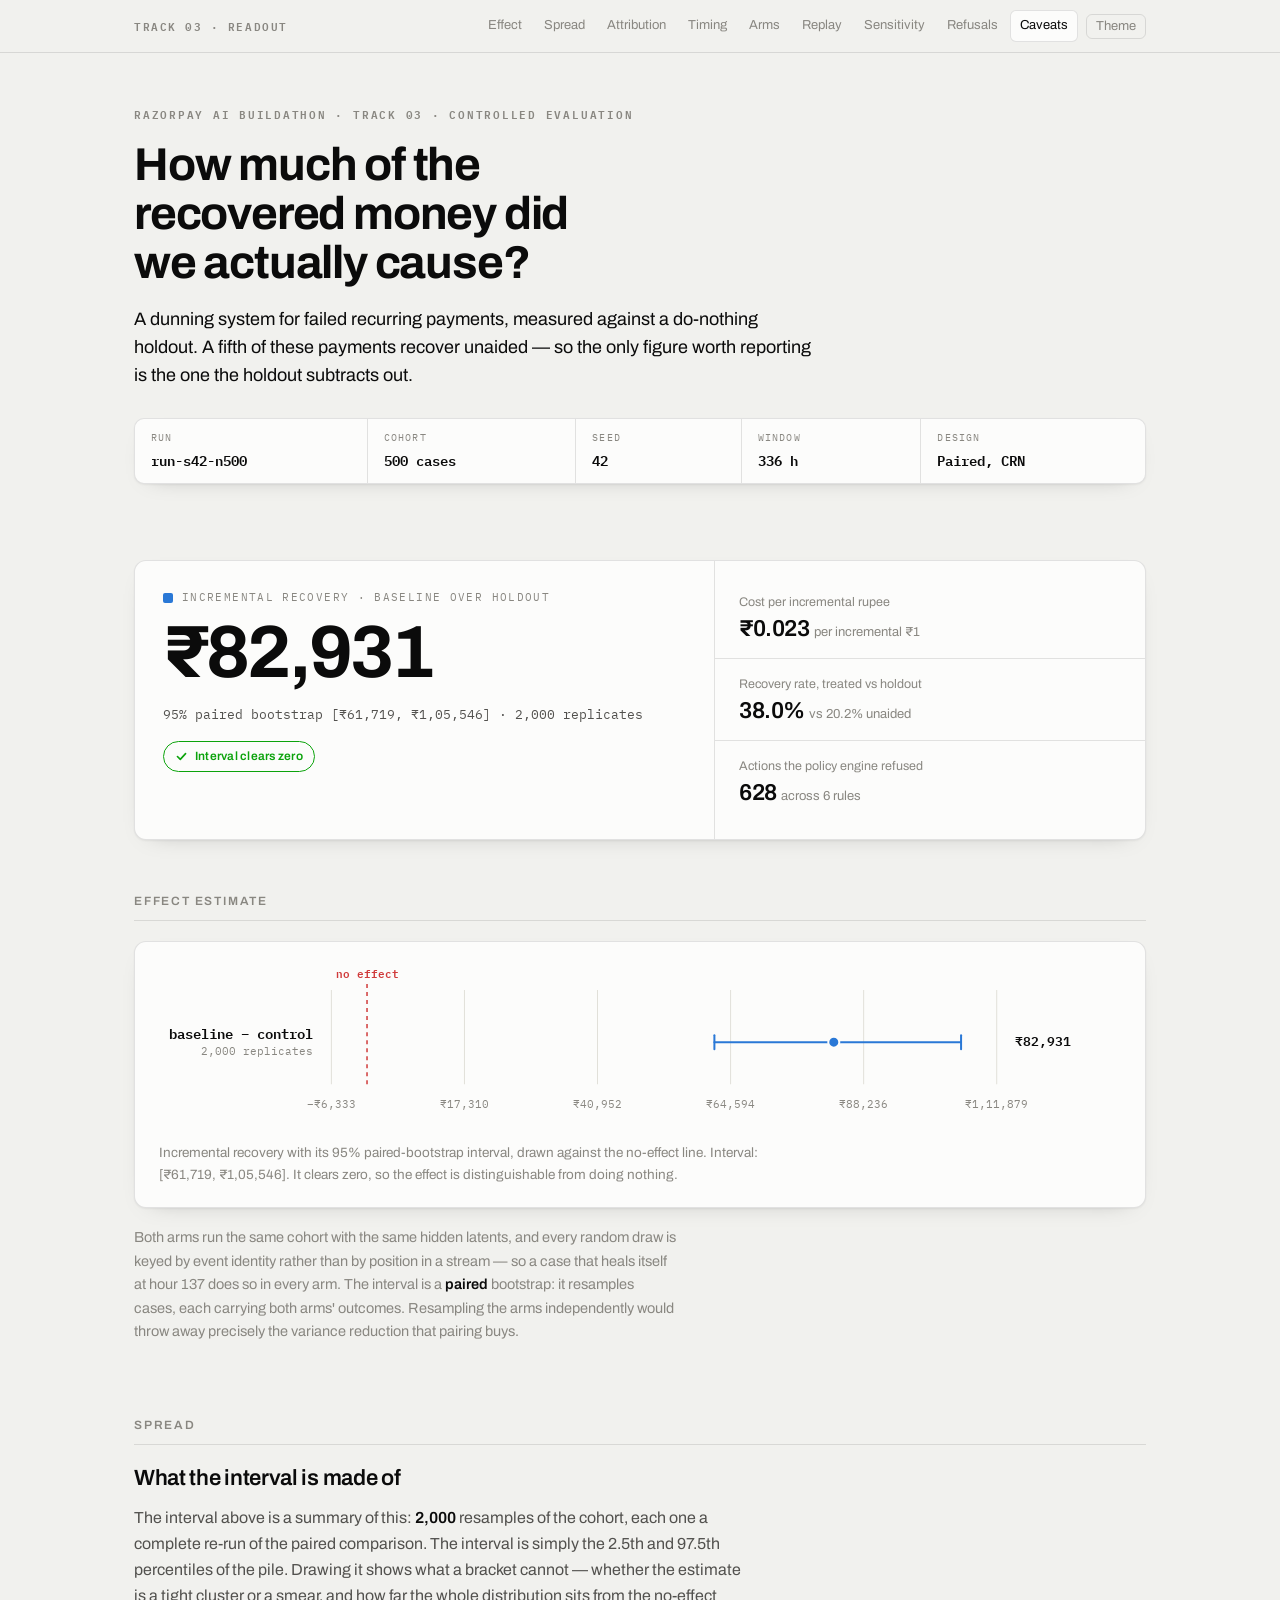
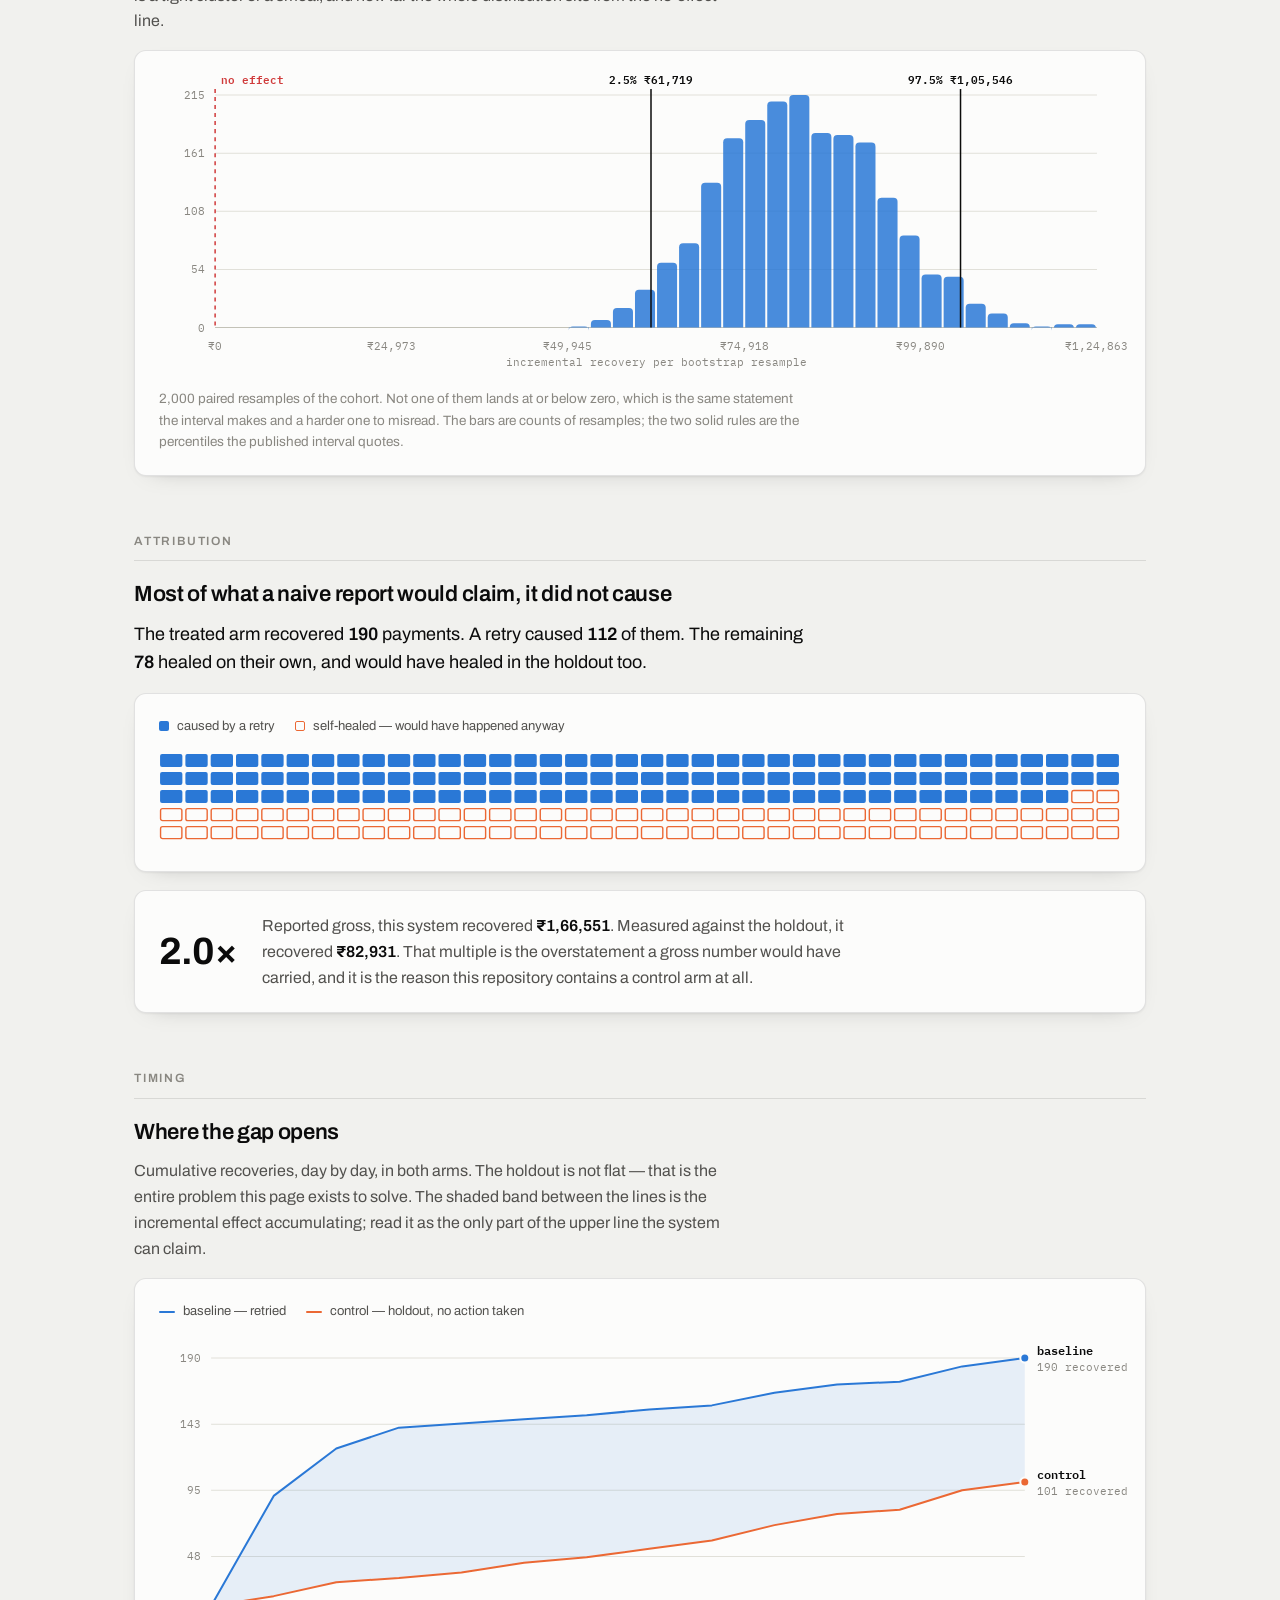
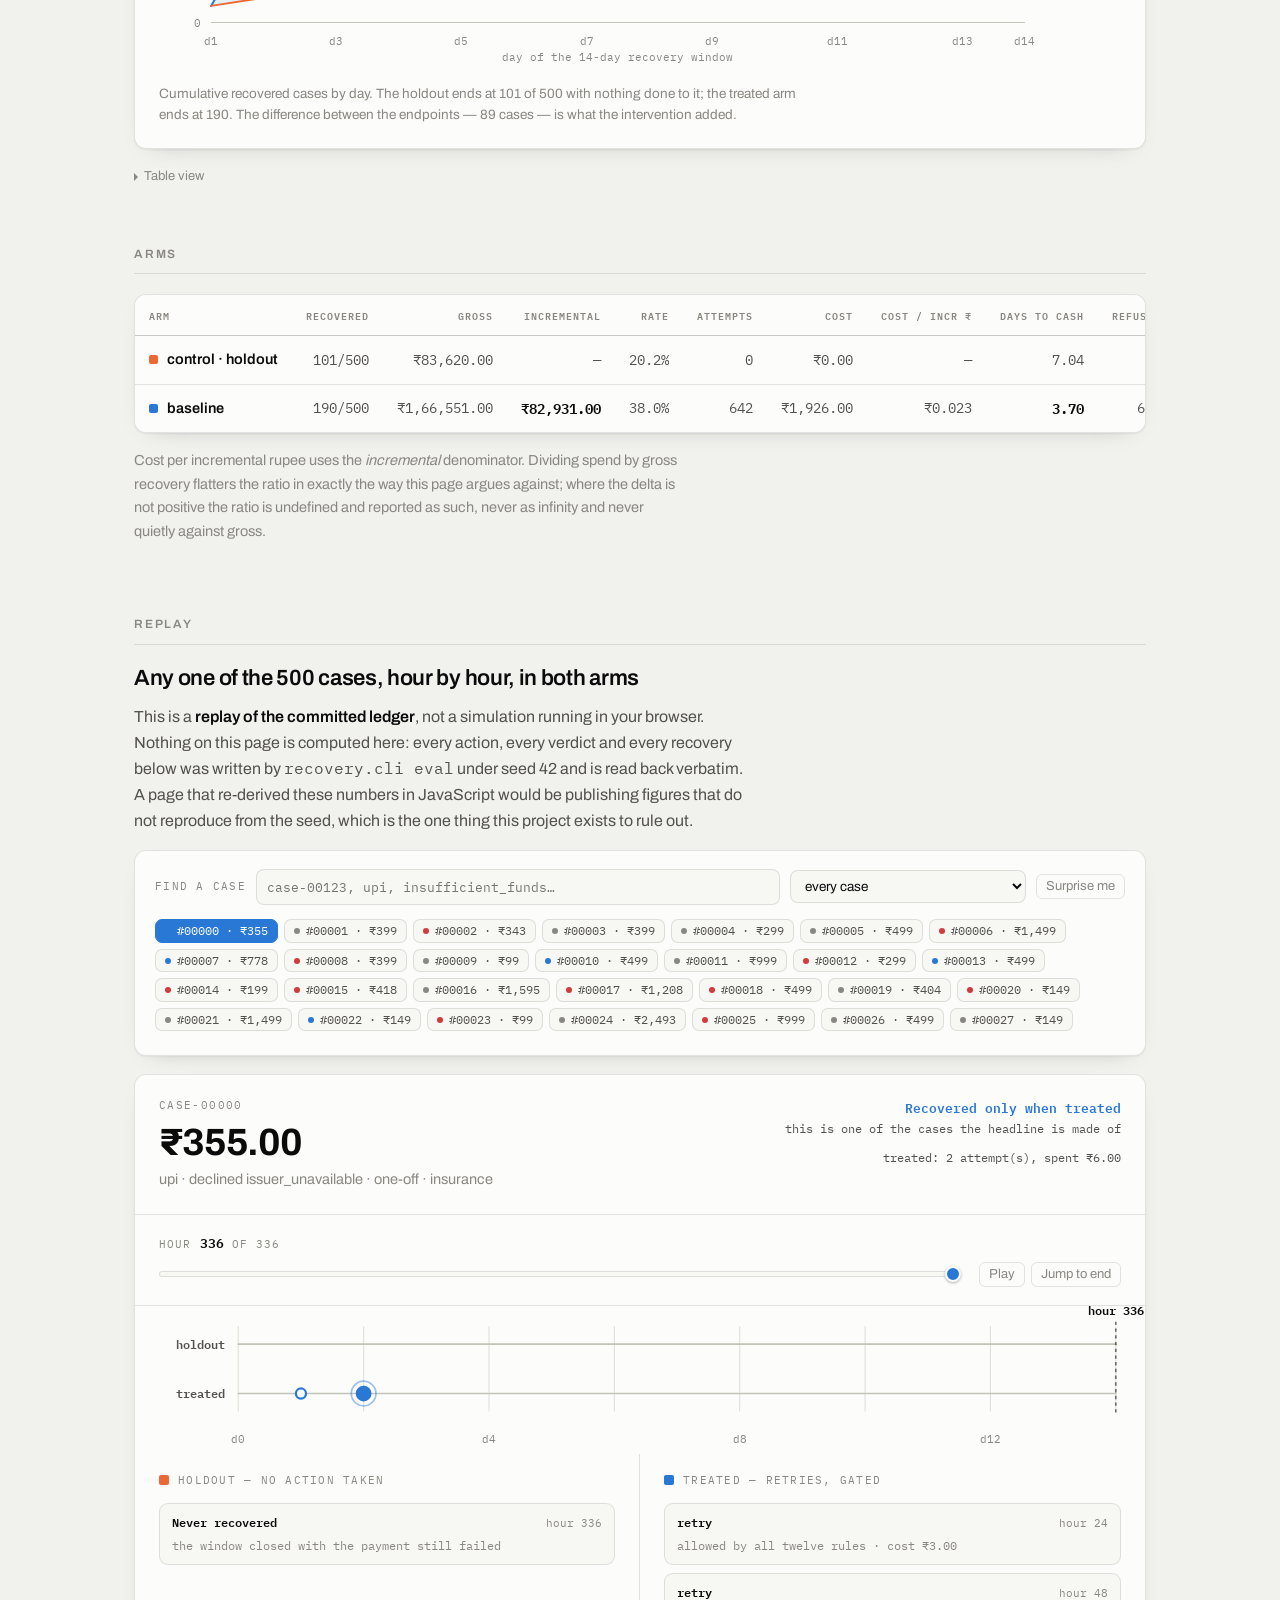
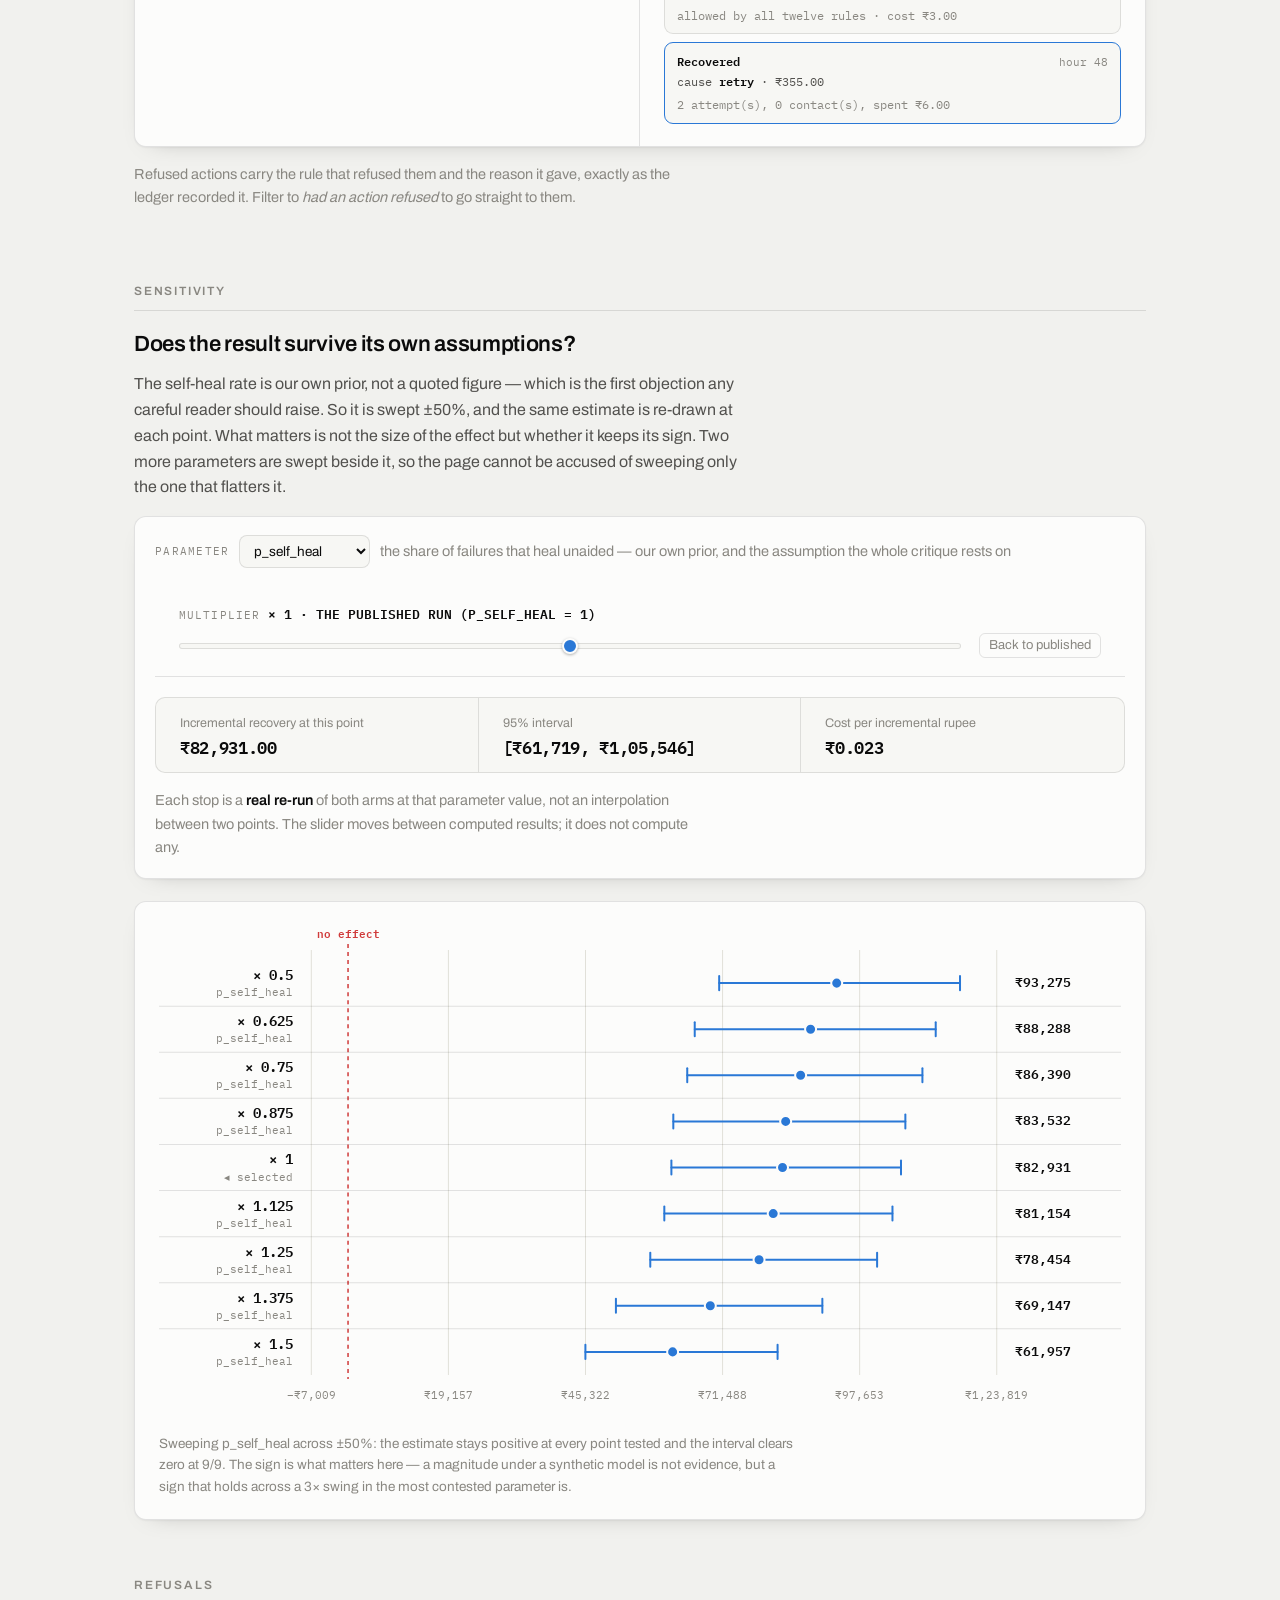
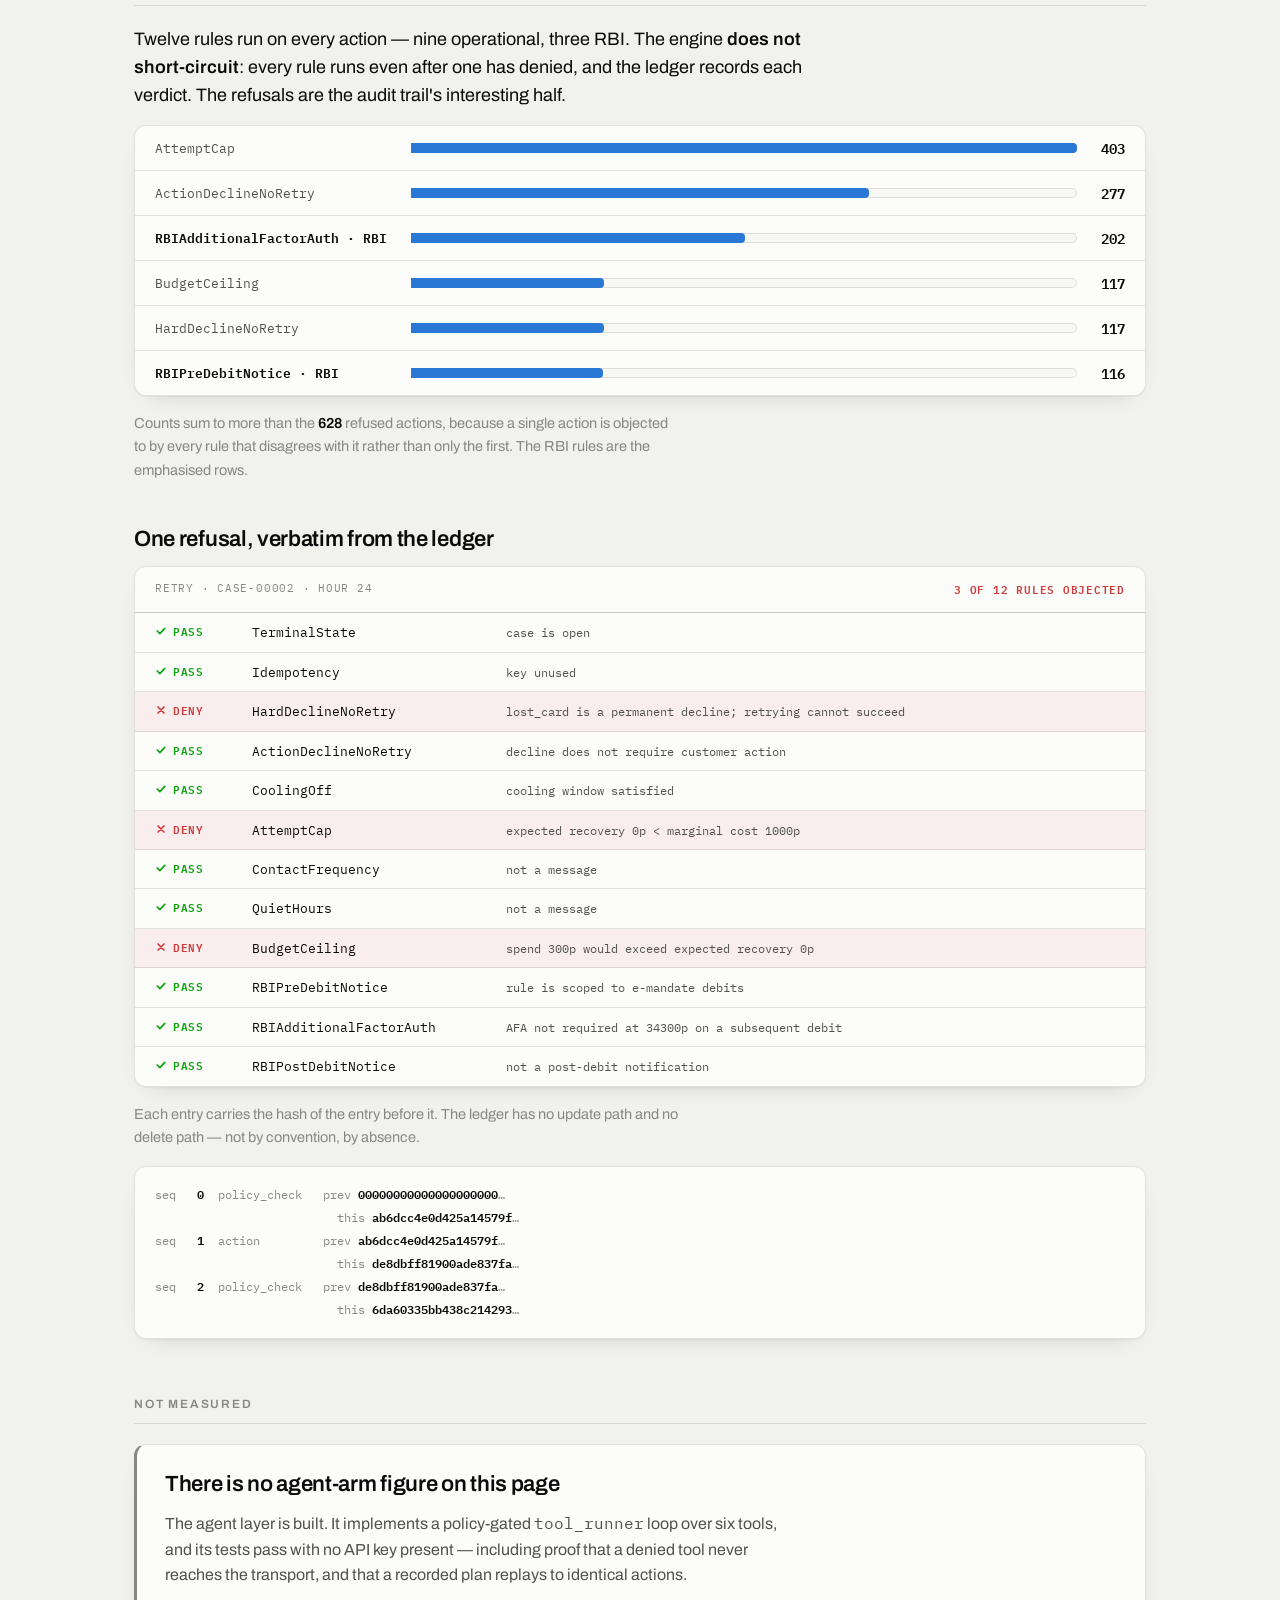
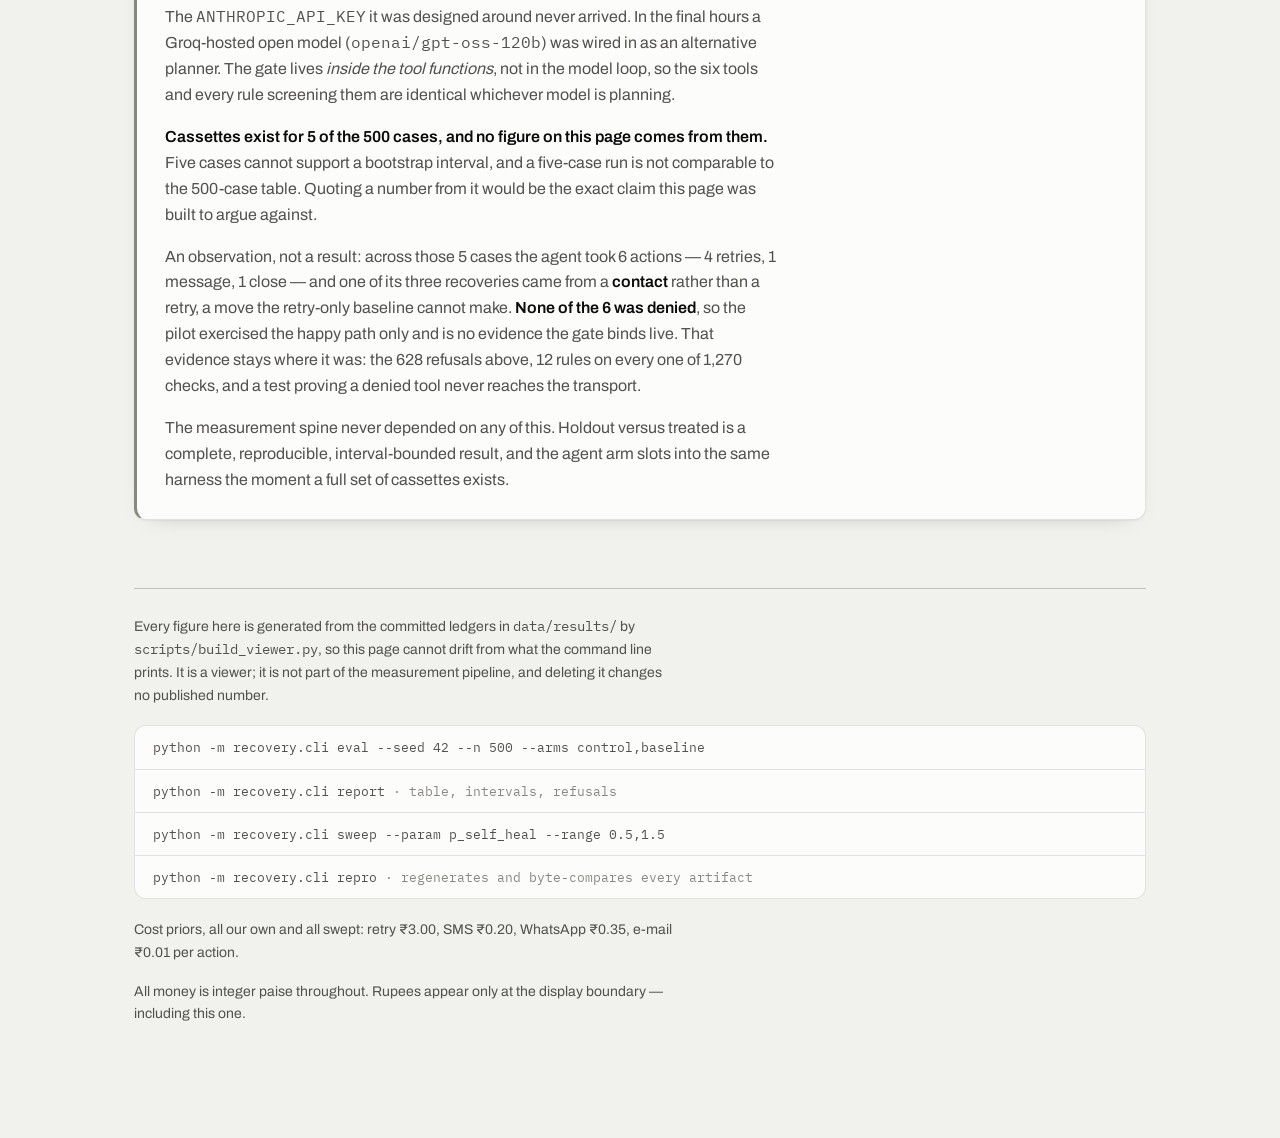
==== commit 194db756: "Add Groq agent provider and correct the unrecorded-arm disclosure" ====
--- a/docs/index.html
+++ b/docs/index.html
@@ -675,12 +675,25 @@
     loop over six tools, and its tests pass with no API key present — including proof
     that a denied tool never reaches the transport, and that a recorded plan replays to
     identical actions.</p>
-    <p><strong>It has never made a live API call.</strong> Recording its cassettes needs
-    a credential that was not available before the submission date. Rather than publish a
-    number from an unrecorded arm, the arm is reported as built, tested, and unrecorded.</p>
-    <p style="margin-bottom:0">The measurement spine never depended on it. Holdout versus
-    treated is a complete, reproducible, interval-bounded result, and the third arm slots
-    into the same harness the moment cassettes exist.</p>
+    <p>The <span class="d">ANTHROPIC_API_KEY</span> it was designed around never arrived.
+    In the final hours a Groq-hosted open model (<span class="d">openai/gpt-oss-120b</span>)
+    was wired in as an alternative planner. The gate lives <em>inside the tool functions</em>,
+    not in the model loop, so the six tools and every rule screening them are identical
+    whichever model is planning.</p>
+    <p><strong>Cassettes exist for 5 of the 500 cases, and no figure on this page comes
+    from them.</strong> Five cases cannot support a bootstrap interval, and a five-case run
+    is not comparable to the 500-case table. Quoting a number from it would be the exact
+    claim this page was built to argue against.</p>
+    <p>An observation, not a result: across those 5 cases the agent took 6 actions —
+    4 retries, 1 message, 1 close — and one of its three recoveries came from a
+    <strong>contact</strong> rather than a retry, a move the retry-only baseline cannot
+    make. <strong>None of the 6 was denied</strong>, so the pilot exercised the happy path
+    only and is no evidence the gate binds live. That evidence stays where it was: the
+    628 refusals above, 12 rules on every one of 1,270 checks, and a test proving a denied
+    tool never reaches the transport.</p>
+    <p style="margin-bottom:0">The measurement spine never depended on any of this. Holdout
+    versus treated is a complete, reproducible, interval-bounded result, and the agent arm
+    slots into the same harness the moment a full set of cassettes exists.</p>
   </div>
 </section>
 
